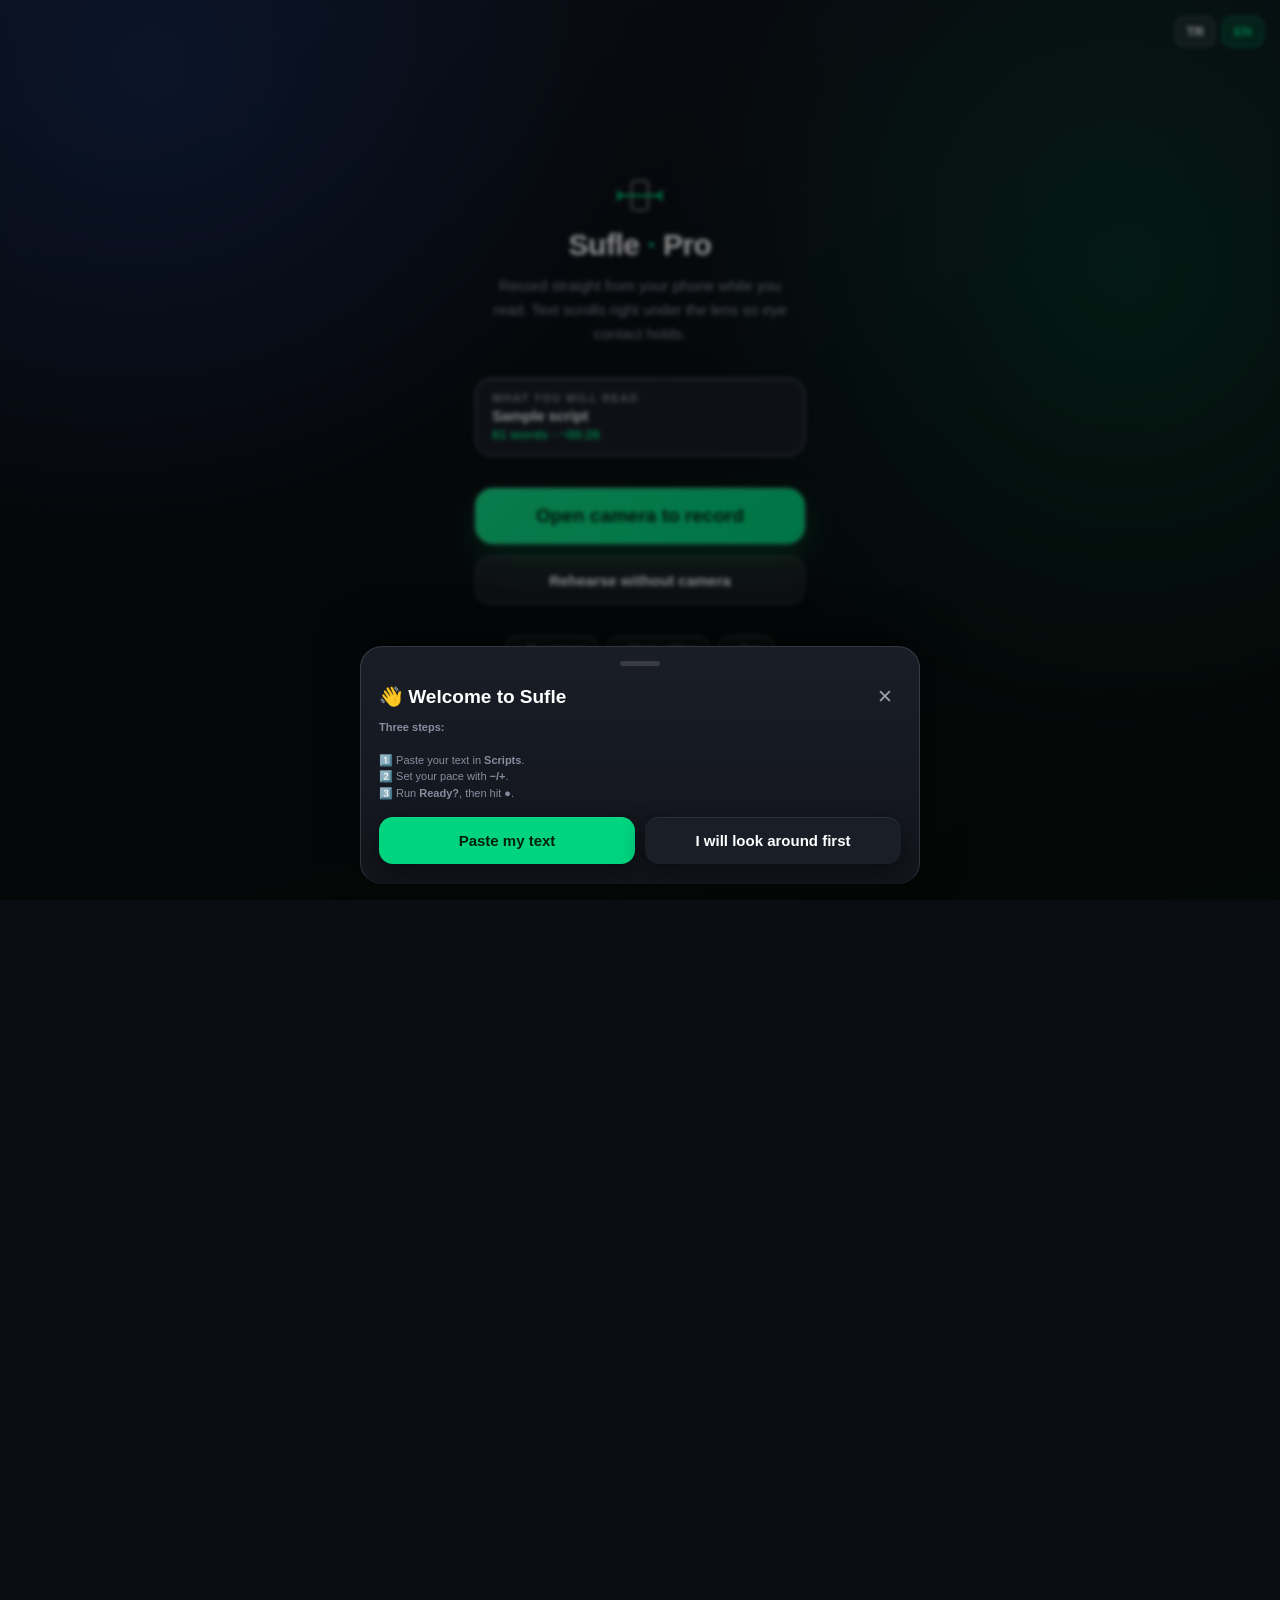
==== index.html @ 80168750 "v9.40: masaüstü metinleri de tek kaynağa + mağaza belgesi tazelendi Masaüstündeki son 4 sözlük dışı " ====
<!DOCTYPE html>
<html lang="tr">
<head>
<meta charset="UTF-8">
<!-- GİZLİLİK VAADİNİ KOD DEĞİL TARAYICI ZORLASIN.
     Ölçüldü (2026-08-15): uygulamada fetch 0 · XMLHttpRequest 0 · WebSocket 0 ·
     EventSource 0 · sendBeacon 0 · dış kaynak 0. Yani GIZLILIK.md bugün doğru.
     Ama bunu koruyan tek şey DİKKAT: tek bir fetch satırı gizlilik metnini,
     tests/131'in 40 iddiasını ve mağaza beyanını aynı anda yalanlar ve bunu
     SESSİZCE yapar. `connect-src 'none'` ile ihlal artık koda değil platforma
     takılır — kod incelemesi kaçırsa bile istek gitmez.

     `default-src 'none'` DEĞİL, `'self'` seçildi: 'none' altında manifest,
     ikonlar ve service worker gibi saymadığım her kaynak türü de düşer ve
     sessiz kırılma bu deponun en pahalı hata sınıfıdır. 'self' aynı korumayı
     verir (dış kaynak yine yasak), sürpriz vermez.
     Service worker'ın KENDİ fetch'i bu ilkeden etkilenmez (SW'nin CSP'si
     kendi yanıtından gelir) — çevrimdışı önbellek çalışmaya devam eder. -->
<meta http-equiv="Content-Security-Policy" content="default-src 'self'; script-src 'self' 'unsafe-inline'; style-src 'self' 'unsafe-inline'; img-src 'self' data: blob:; media-src 'self' blob:; connect-src 'none'; object-src 'none'; base-uri 'none'; form-action 'none'">
<meta name="viewport" content="width=device-width, initial-scale=1, maximum-scale=1, user-scalable=no, viewport-fit=cover">
<meta name="apple-mobile-web-app-capable" content="yes">
<meta name="mobile-web-app-capable" content="yes">
<meta name="apple-mobile-web-app-status-bar-style" content="black-translucent">
<meta name="theme-color" content="#000000">
<meta name="description" content="Ücretsiz sufle (teleprompter) uygulaması. Telefonun önünde okurken çek: sesle takip, hız denetimi, göz teması. Kurulum ve hesap yok, veriler cihazında kalır.">
<link rel="manifest" href="manifest.json">
<link rel="apple-touch-icon" href="icon-180.png">
<link rel="icon" href="icon-192.png">
<title>Sufle — Ücretsiz Teleprompter Uygulaması</title>
<!-- F.6 TÜRKÇE SEO. Ölçülen fırsat: "sufle uygulaması" ve "teleprompter
     programı" aramalarında Türkçe arayüzlü rakip YOK (analizde 10 rakibin
     hiçbirinde Türkçe UI yok). Kod gerektirmeyen en yüksek getirili kalem.

     BAŞLIK KISA TUTULDU (43 karakter): arama sonucunda ~60 karakterden
     sonrası kesiliyor, ayrıca bu başlık tarayıcı sekmesinde de görünüyor.
     Kurulu uygulamanın adı bundan bağımsız — onu manifest belirliyor.

     "Ücretsiz" ÖLÇÜLDÜ, iddia edilmedi: kodda ödeme duvarı, abonelik ya da
     satın alma yok (tests/133 bunu kilitliyor). Bir gün ücretli katman
     gelirse bu söz DEĞİŞMELİ, yoksa yalan olur. -->
<link rel="canonical" href="https://erdalk05.github.io/sufle/">
<meta property="og:type" content="website">
<meta property="og:site_name" content="Sufle">
<meta property="og:locale" content="tr_TR">
<meta property="og:title" content="Sufle — Ücretsiz Teleprompter Uygulaması">
<meta property="og:description" content="Telefonun önünde okurken çek. Sesle takip, hız denetimi, göz teması bozulmadan kayıt. Kurulum yok, hesap yok, veriler cihazında kalır.">
<meta property="og:url" content="https://erdalk05.github.io/sufle/">
<meta property="og:image" content="https://erdalk05.github.io/sufle/icon-512.png">
<meta name="twitter:card" content="summary_large_image">
<meta name="twitter:title" content="Sufle — Ücretsiz Teleprompter Uygulaması">
<meta name="twitter:description" content="Telefonun önünde okurken çek. Sesle takip, hız denetimi, göz teması bozulmadan kayıt.">
<meta name="twitter:image" content="https://erdalk05.github.io/sufle/icon-512.png">
<script type="application/ld+json">
{"@context":"https://schema.org","@type":"SoftwareApplication",
 "name":"Sufle","alternateName":"Sufle Teleprompter",
 "applicationCategory":"MultimediaApplication",
 "operatingSystem":"iOS, Android, macOS, Windows",
 "inLanguage":["tr","en"],
 "description":"Telefonun önünde okurken kaydet. Sesle takip, WPM hız denetimi, göz teması araçları, sosyal video oranları ve altyazı üretimi. Kurulum gerekmez, veriler cihazda kalır.",
 "url":"https://erdalk05.github.io/sufle/",
 "offers":{"@type":"Offer","price":"0","priceCurrency":"TRY"},
 "featureList":["Sesle takip","WPM hız denetimi","Kamerayla kayıt","Göz teması araçları","Reels ve Shorts oranları","Altyazı (.srt) üretimi","Karaoke altyazı vurgusu","Marka kiti (logo, renk, alt bant)","Süreye sığdırma","Klip önerileri","Müzik yatağı","Sağdan sola diller","Word dosyası içe aktarma","Çevrimdışı çalışma"]}
</script>
<style>
/* ==CEKIRDEK:jetonlar.css== */
/* ÜRETİLDİ — ELLE DÜZENLEME. Kaynak: cekirdek/jetonlar.css
   Değişiklik oraya yazılır, sonra: python3 derle.py
   (kapı bayat çıktıyı yakalar, elle düzenlemen sessizce kaybolur) */
/* SUFLE tasarım jetonları — TEK KAYNAK, iki kabuğa da derle.py gömer.
   Elle düzenlenecek yer BURASI; index.html ve mac/*.html içindeki kopyalar üretilmiştir.

   NEDEN ROL BAZLI: bugün tek bir --accent:#00C853 her işi görüyor — birincil
   düğme, aktif sekme, saat, KAYIT. Kullanıcı ekranda beş yeşil görüp hangisinin
   asıl eylem olduğunu ayırt edemiyor. Rakip analizindeki 25. kategori (UI/görsel
   tasarım) 3 puan alıyor ve kaybın büyük kısmı bu.

   ⚠️ BU DOSYA ŞU AN HİÇBİR KURALI DEĞİŞTİRMİYOR — yalnız değişken tanımlıyor.
   Amaç boru hattını GÖRSEL DEĞİŞİKLİK OLMADAN kanıtlamak. Kuralların jetonlara
   geçişi B.1'de tek tek, ölçerek yapılacak. Bir jetonu bugün kullanan yoksa
   ekranda hiçbir şey değişmez; bu kasıtlıdır.

   KONTRAST ÖLÇÜLDÜ, seçilmedi (WCAG 2.1 nispi parlaklık, en zor zemin
   --s-raised #1C1C22). tests/121 bu oranları her koşuda yeniden hesaplıyor.

   ÖLÇÜMÜN ORTAYA ÇIKARDIĞI ŞEY: metin olarak okunan kırmızı ile ÜSTÜNE BEYAZ
   YAZI GELEN kırmızı aynı renk OLAMIYOR. #FF4D4F koyu zeminde yazı olarak 5,19
   (geçer) ama dolgu yapılıp üstüne beyaz yazılınca 3,27 (kalır). Bu yüzden
   rollerin dolgu ve metin biçimleri AYRI jeton; tek renkle idare etmek
   erişilebilirliği sessizce kırardı. */

:root{
  /* --- yüzeyler --- */
  /* YÜZEYLERİN BİR SICAKLIĞI VAR. Eskiler nötr griydi (#08090C→#1C1C22) ve
     nötr gri, tasarlanmış değil "varsayılan karanlık kip" gibi okunuyor —
     Erdal'ın "yapay zekâ tasarımı gibi" dediği şeyin ölçülebilir yarısı bu.
     Hepsi aynı mavi-grafit yönüne kaydırıldı: renk sıcaklığı tutarlı olunca
     ekran "seçilmiş" hissi veriyor. Açıklık basamakları KORUNDU, yani
     kontrast oranları düşmüyor (tests/121 ve kontrast.py doğruluyor). */
  --s-bg:#0A0C11;          /* en arka zemin */
  --s-surface:#12151C;     /* sayfa/panel */
  --s-raised:#1A1E27;      /* kart, yükseltilmiş kutu */
  --s-line:#667085;        /* ayraç + kontrol sınırı: koyu yüzeyde 3:1 üstü */

  /* --- metin --- */
  --t-hi:#F2F4F8;          /* 15,40 : başlık ve gövde */
  --t-mid:#9AA0A6;         /*  6,42 : yardımcı metin */
  --t-low:#868E9E;         /*  5,15 : en soluk okunabilir. #6B7280 ÖLÇÜLDÜ 3,51 = KALDI */

  /* --- roller: DOLGU (üstündeki yazıyla birlikte AA) --- */
  --r-action:#00D47E;      --on-action:#04210F;   /* 8,72 — asıl eylem, ekranda TEK olmalı */
  --r-record:#D93036;      --on-record:#FFFFFF;   /* 4,74 — kayıt/yıkıcı */
  --r-info:#2563EB;        --on-info:#FFFFFF;     /* 5,17 — bilgi/ikincil */
  --r-warn:#FFB020;        --on-warn:#231704;     /* 9,60 — uyarı */

  /* --- roller: METİN/İKON biçimi (koyu yüzey üstünde) --- */
  --r-action-t:#00D47E;    /* 8,65 */
  --r-record-t:#FF4D4F;    /* 5,19 — dolgu biçiminden BİLEREK farklı */
  --r-info-t:#6BA6FF;      /* 6,88 — dolgu biçiminden BİLEREK farklı */
  --r-warn-t:#FFB020;      /* 9,27 */

  /* --- tipografi: 5 adım. Bugün 11/12/13/14/15px karışık kullanılıyor. --- */
  --tx-xs:11px;            /* ALL CAPS etiket */
  --tx-sm:13px;            /* yardımcı metin */
  --tx-md:15px;            /* gövde, düğme */
  --tx-lg:19px;            /* panel başlığı */
  --tx-xl:26px;            /* sayaç, WPM */
  /* GİRİŞ EKRANININ MARKA YAZISI. 30 px ölçek dışıydı ve rastgele bir sayı
     gibi duruyordu; küçültmek markayı kırpardı. Doğrusu ölçeğe ALTINCI ADIM
     olarak yazmak: değer aynı, artık seçilmiş ve tek yerden yönetiliyor. */
  --tx-hero:30px;          /* yalnız giriş ekranı başlığı */
  /* Sufle metninin kendi ölçeği ayrı yaşar — kullanıcı onu elle ayarlıyor. */

  /* --- boşluk: 4px ritmi. Bugün 6/7/9/11/14px karışık. --- */
  --sp-1:4px; --sp-2:8px; --sp-3:12px; --sp-4:16px; --sp-6:24px; --sp-8:32px;

  /* --- YÜKSELTİ (derinlik) ---
     Ölçüldü: uygulamada yalnız 4 `box-shadow` ve 4 `:active` vardı. Düz
     yüzeyler "hazır şablon" hissi veriyor. Bir ışık kaynağı varsayıyoruz:
     üstten. Her yükseltilmiş yüzeyin ÜST kenarında 1 px ince aydınlık,
     altında yumuşak gölge — kâğıdın kalınlığı buradan okunuyor. */
  --el-1:0 1px 2px rgba(0,0,0,.35), inset 0 1px 0 rgba(255,255,255,.055);
  --el-2:0 8px 24px rgba(0,0,0,.45), inset 0 1px 0 rgba(255,255,255,.07);
  --el-3:0 18px 48px rgba(0,0,0,.55), inset 0 1px 0 rgba(255,255,255,.08);

  /* --- HAREKET ---
     Dokununca hiçbir şey olmaması, arayüzü "ölü" gösteriyor. Süreler kısa:
     140 ms bir basışta fark edilir ama beklemeye dönüşmez. Hareket azaltma
     tercihi olan kullanıcıda BU DEĞİŞKENLER SIFIRLANIR (aşağıda). */
  --hiz-hizli:120ms; --hiz-orta:180ms;
  --egri:cubic-bezier(.22,.61,.36,1);   /* çıkışta yavaşlayan, doğal */
  --bas:.97;                             /* basış küçülmesi */

  /* --- biçim --- */
  --rad-sm:8px; --rad-md:12px; --rad-lg:16px; --rad-full:999px;
  --ring:0 0 0 3px rgba(0,212,126,.45);   /* klavye odağı — görünür olmak ZORUNDA */
  --tap:44px;                              /* en küçük dokunma hedefi */
}

/* Sayısal göstergeler zıplamasın (süre, WPM, sayaç).
   Tek görsel etkisi olan kural bu ve KASITLI: rakamların genişliği eşitlenir,
   sayaç her saniye sağa sola oynamaz. Ölçüsü değişmez, yalnız hizası. */
.tnum,[data-tnum]{font-variant-numeric:tabular-nums;font-feature-settings:"tnum" 1}

/* HAREKET AZALTMA TERCİHİNE SAYGI — tek yerden. Süreleri ve basış
   küçülmesini sıfırlamak, her bileşende ayrı ayrı kural yazmaktan hem kısa
   hem de UNUTULAMAZ: yeni bir bileşen jetonu kullandığı anda kurala uyuyor. */
@media (prefers-reduced-motion: reduce){
  :root{ --hiz-hizli:0ms; --hiz-orta:0ms; --bas:1; }
}
/* ==/CEKIRDEK:jetonlar.css== */
  :root{
    --accent:var(--r-action); --accent-d:var(--on-action); --txt:#fff;
    --eyeY:24%; --fs:46px; --lh:1.45; --mg:7vw; --pcolor:#fff; --pbg:#000;
    --scrim:.35; --weight:700; --ls:0px; --align:center; --bandIn:5%; --bandOut:26%;
    /* YÜZEYLER ÇEKİRDEKTEN GELİR. Eskiden burada elle yazılı hex vardı
       (#141418/#1e1e24/#2a2a32) ve `jetonlar.css` bunları hiç beslemiyordu:
       jeton dosyasını değiştirmek ekranda HİÇBİR ŞEYİ değiştirmiyordu, yani
       "tek kaynak" yalnız kâğıt üstündeydi — bu deponun "ölü ayar" sınıfı. */
    --sheetbg:var(--s-surface); --card:var(--s-raised); --line:var(--s-line); --muted:var(--t-low);
  }
  *{box-sizing:border-box;margin:0;padding:0;-webkit-tap-highlight-color:transparent;
    -webkit-user-select:none;user-select:none;-webkit-touch-callout:none}
  html,body{height:100%;background:var(--s-bg);color:var(--txt);overflow:hidden;overscroll-behavior:none;
    font-family:-apple-system,BlinkMacSystemFont,"SF Pro Text","Segoe UI","Helvetica Neue",sans-serif}
  body{position:fixed;inset:0;touch-action:none}
  button{font-family:inherit}

  /* ===== SAHNE ===== */
  #stage{position:absolute;inset:0;overflow:hidden;background:var(--pbg);touch-action:none}
  #cam{position:absolute;inset:0;width:100%;height:100%;object-fit:cover;display:none;background:#000}
  body.cam #cam{display:block}
  body.mirrorCam #cam{transform:scaleX(-1)}
  /* kompozit kayıt tuvali — kaydedilen kare birebir bu */
  #compCv{position:absolute;left:50%;top:50%;transform:translate(-50%,-50%);
    max-width:100%;max-height:100%;display:none;background:#000}
  body.comp #compCv{display:block}
  body.comp #cam{display:none}
  #compOut{position:absolute;left:50%;top:50%;transform:translate(-50%,-50%);
    max-width:100%;max-height:100%;display:none;background:#000}
  body.comp.burn #compOut{display:block}
  body.comp.burn #compCv{display:none}
  #scrim{position:absolute;inset:0;background:#000;opacity:0;z-index:1;pointer-events:none;transition:opacity .2s}
  body.cam #scrim{opacity:var(--scrim)}

  #prompt{position:absolute;inset:0;overflow:hidden;z-index:2;pointer-events:none}
  #scroller{
    padding:0 var(--mg);
    font-size:var(--fs);line-height:var(--lh);font-weight:var(--weight);color:var(--pcolor);
    /* KELİME ORTADAN BÖLÜNMEZ. Eskiden `word-wrap:break-word` vardı: kelime
       satıra sığmadığında tarayıcı onu ikiye ayırıyordu ("AKRANLARI /
       NDAN"). Sufle okunurken en kötü şey budur — göz kelimeyi arar.
       ÖLÇÜLDÜ (430 px genişlik, satır içi 370 px): yazı boyutu 46'da 3,
       60'ta 5, 110'da 10 kelime bölünüyordu.
       Artık kelime hiç bölünmüyor; sığmayan kelime `kelimeSigdir()` ile
       KÜÇÜLTÜLÜYOR. Yalnız CSS ile yapılamaz, ölçüm gerekir. */
    letter-spacing:var(--ls);text-align:var(--align);white-space:normal;
    overflow-wrap:normal;word-break:keep-all;
    will-change:transform;text-shadow:0 2px 18px rgba(0,0,0,.75);
  }
  body.noshadow #scroller{text-shadow:none}
  body.caseUp #scroller{text-transform:uppercase}
  body.caseLow #scroller{text-transform:lowercase}
  body.mirrorText #scroller{transform:scaleX(-1)}
  body.flipText  #scroller{transform:scaleY(-1)}
  body.mirrorText.flipText #scroller{transform:scale(-1,-1)}
  #scroller .ln{display:block;min-height:.2em}
  #scroller .h{color:var(--accent);font-size:.78em;letter-spacing:.08em;text-transform:uppercase;opacity:.9;padding:.5em 0 .1em}
  #scroller .note{opacity:.45;font-style:italic;font-weight:500;font-size:.72em}
  /* Kelimenin KENDİ İÇİNDE satır atlaması yasak; satır değişimi yalnız
     kelimeler ARASINDA olur. Sığmayan kelimeyi `kelimeSigdir()` küçültür. */
  #scroller .w{white-space:nowrap}
  #scroller .w.active{color:var(--accent);text-shadow:0 0 26px rgba(0,200,83,.5)}
  #scroller .w.em{font-weight:900;color:#ffe14d}
  #scroller .w.em.active{color:var(--accent)}
  #scroller .hold{opacity:.35;font-weight:400;font-size:.7em;vertical-align:middle}
  #scroller .w b{font-weight:900}
  #scroller .w[data-ph]{position:relative;border-bottom:2px dotted rgba(255,225,77,.6)}
  #scroller .w[data-ph]::after{content:attr(data-ph);position:absolute;left:50%;bottom:100%;
    transform:translateX(-50%);font-size:.42em;font-weight:800;letter-spacing:.04em;color:#ffe14d;
    white-space:nowrap;opacity:.95;pointer-events:none;text-shadow:0 1px 6px rgba(0,0,0,.8)}
  body.nohl #scroller .w.active{color:inherit;text-shadow:inherit}
  /* Dokunarak yeniden senkron: hangi kelimeyi işaretlediğin GÖRÜNSÜN.
     Bildirim tek başına yetmiyor — kullanıcı ekranın ortasına bakıyor,
     bildirim altta beliriyor ve yanlış kelimeye dokunduğunu göremiyor. */
  #scroller .w.resync{outline:2px solid var(--accent);outline-offset:2px;border-radius:6px}
  #scroller .w.done{opacity:.55}
  body.nofade #scroller .w.done{opacity:1}
  .pad{display:block}

  /* font aileleri */
  body.f-serif #scroller{font-family:"Iowan Old Style",Georgia,"Times New Roman",serif}
  body.f-mono  #scroller{font-family:ui-monospace,"SF Mono",Menlo,Consolas,monospace}
  body.f-round #scroller{font-family:"SF Pro Rounded",Avenir Next,Avenir,Verdana,sans-serif}
  body.f-dys   #scroller{font-family:"Chalkboard SE","Comic Sans MS","Comic Neue",cursive;letter-spacing:.02em}

  /* okuma çizgisi + kamera hedefi */
  #eyeline{position:absolute;left:0;right:0;top:var(--eyeY);height:0;
    border-top:2px solid rgba(0,200,83,.42);z-index:4;pointer-events:none;display:none}
  body.eye #eyeline{display:block}
  #eyeline::before,#eyeline::after{content:"";position:absolute;top:-7px;border:7px solid transparent}
  #eyeline::before{left:0;border-left-color:var(--accent)}
  #eyeline::after{right:0;border-right-color:var(--accent)}
  /* ===== HIZLI ERİŞİM =====
     Sahnenin sağ üstü BİLEREK seçildi: sol üst geri/kapat için ayrılmış,
     alt kenar kumanda çubuğunun. Cam yüzey burada süs değil işlev — düğme
     görüntünün üstünde duruyor ve altındaki kadrajı görmeye devam ediyorsun.
     iOS'ta öneksiz `backdrop-filter` HİÇ uygulanmıyor (v9.32'de ölçüldü),
     bu yüzden ikisi birden yazılı. */
  #hizliBtn{position:absolute;top:calc(10px + env(safe-area-inset-top));right:10px;z-index:6;
    width:44px;height:44px;border-radius:14px;display:grid;place-items:center;
    background:rgba(18,21,28,.52);color:#fff;border:1px solid rgba(255,255,255,.16);
    -webkit-backdrop-filter:blur(14px) saturate(1.2);backdrop-filter:blur(14px) saturate(1.2);
    box-shadow:0 6px 20px rgba(0,0,0,.35);cursor:pointer;transition:background .18s,transform .18s}
  #hizliBtn .ic{width:22px;height:22px}
  #hizliBtn[aria-expanded="true"]{background:var(--accent);color:var(--accent-d);transform:rotate(90deg)}
  #hizliPanel{position:absolute;top:calc(62px + env(safe-area-inset-top));right:10px;z-index:6;
    display:none;grid-template-columns:repeat(3,84px);gap:8px;padding:10px;border-radius:18px;
    background:rgba(14,17,23,.58);border:1px solid rgba(255,255,255,.16);
    -webkit-backdrop-filter:blur(22px) saturate(1.25);backdrop-filter:blur(22px) saturate(1.25);
    box-shadow:0 18px 48px rgba(0,0,0,.5)}
  body.hizliAcik #hizliPanel{display:grid;animation:hizliAc .16s ease-out}
  @keyframes hizliAc{from{opacity:0;transform:translateY(-6px) scale(.97)}to{opacity:1;transform:none}}
  @media (prefers-reduced-motion: reduce){ body.hizliAcik #hizliPanel{animation:none} }
  /* 360 px telefonda üç sütun 84 px + boşluk = 276 px; sağ kenar boşluğuyla
     birlikte sığıyor. Daha dar cihazda iki sütuna düşüyor. */
  @media (max-width:359px){ #hizliPanel{grid-template-columns:repeat(2,84px)} }
  .hkaro{display:flex;flex-direction:column;align-items:center;justify-content:center;gap:4px;
    min-height:76px;padding:9px 4px;border-radius:14px;cursor:pointer;
    background:rgba(255,255,255,.06);border:1px solid rgba(255,255,255,.10);color:#fff;
    box-shadow:inset 0 1px 0 rgba(255,255,255,.07);
    font-size:var(--tx-xs);line-height:1.15;text-align:center;transition:background .15s,border-color .15s}
  .hkaro:active{background:rgba(255,255,255,.14)}
  .hkaro .ic{width:20px;height:20px}
  /* DEĞER RENGİ DURUMU SÖYLER. İlk çizimde "Kapalı" da vurgu yeşiliyle
     yazılıyordu; karo kapalıyken AÇIK gibi okunuyordu — renk bilgi taşımak
     yerine yanlış bilgi taşıyordu (çizilmiş ekranda görüldü, kaynakta değil). */
  .hkaro b{font-size:var(--tx-xs);font-weight:800;color:var(--muted);min-height:13px}
  .hkaro.on b{color:var(--accent)}
  .hkaro.on{background:color-mix(in srgb,var(--accent) 22%,transparent);border-color:var(--accent)}
  .hkaro:focus-visible{outline:2px solid var(--accent);outline-offset:2px}
  /* Odak kipinde (kayıtta düğmeler gizli) hızlı erişim de çekilir —
     yoksa "düğmeleri gizle" sözünü tutmamış olurduk. */
  body.hideUI #hizliBtn,body.hideUI #hizliPanel{opacity:0;pointer-events:none}
  #camMark{position:absolute;top:max(8px,env(safe-area-inset-top));left:50%;transform:translateX(-50%);
    z-index:5;background:rgba(0,200,83,.16);border:1px solid rgba(0,200,83,.45);color:#bfffd6;
    font-size:var(--tx-xs);font-weight:700;padding:var(--sp-1) 12px;border-radius:0 0 14px 14px;display:none}
  body.eye.cam #camMark{display:block}

  /* odak karartma / okuma şeridi — görünür pencere JS'te satır yüksekliğinden hesaplanır */
  body.dim #prompt{
    -webkit-mask-image:linear-gradient(to bottom,transparent calc(var(--eyeY) - var(--bandOut)),#000 calc(var(--eyeY) - var(--bandIn)),#000 calc(var(--eyeY) + var(--bandIn) + 2%),transparent calc(var(--eyeY) + var(--bandOut) + 4%));
            mask-image:linear-gradient(to bottom,transparent calc(var(--eyeY) - var(--bandOut)),#000 calc(var(--eyeY) - var(--bandIn)),#000 calc(var(--eyeY) + var(--bandIn) + 2%),transparent calc(var(--eyeY) + var(--bandOut) + 4%));
  }

  /* kılavuzlar */
  #guides{position:absolute;inset:0;z-index:3;pointer-events:none}
  #aspectBox{position:absolute;left:50%;top:50%;transform:translate(-50%,-50%);display:none;
    box-shadow:0 0 0 9999px rgba(0,0,0,.5);border:1px solid rgba(255,255,255,.28);border-radius:2px}
  body.aspectOn #aspectBox{display:block}
  /* platform arayüzünün kapattığı alanlar (yaklaşık) */
  /* Yapışkan başlık: arka plan ŞART — saydam bırakılırsa altından kayan
     liste satırları başlığın içinden geçer. Sayfanın kendi zeminini alıyor. */
  #scHead{position:sticky;top:0;z-index:3;background:var(--sheetbg);
    padding-top:2px;margin-bottom:2px}
  #scHead h2{margin-top:0}
  #safeWrap{position:absolute;left:50%;top:50%;transform:translate(-50%,-50%);display:none;pointer-events:none}
  body.safeOn #safeWrap{display:block}
  #safeWrap div{position:absolute;background:repeating-linear-gradient(45deg,rgba(255,59,48,.10) 0 10px,transparent 10px 20px);
    border:1px dashed rgba(255,59,48,.35)}
  #safeWrap div b{position:absolute;left:6px;top:4px;font-size:9px;font-weight:800;color:rgba(255,180,175,.95);letter-spacing:.03em}
  #grid{position:absolute;inset:0;display:none;
    background-image:linear-gradient(to right,rgba(255,255,255,.16) 1px,transparent 1px),
                     linear-gradient(to right,rgba(255,255,255,.16) 1px,transparent 1px),
                     linear-gradient(to bottom,rgba(255,255,255,.16) 1px,transparent 1px),
                     linear-gradient(to bottom,rgba(255,255,255,.16) 1px,transparent 1px);
    background-size:100% 100%;background-repeat:no-repeat;
    background-position:33.33% 0,66.66% 0,0 33.33%,0 66.66%}
  body.gridOn #grid{display:block}
  #headroom{position:absolute;left:0;right:0;top:16%;height:0;border-top:1px dashed rgba(255,255,255,.3);display:none}
  body.gridOn #headroom{display:block}

  #progress{position:absolute;left:0;top:0;height:3px;width:0;background:var(--accent);z-index:6;transition:width .1s linear}
  /* kayıt sırasında her yerden görünen kırmızı çerçeve */
  #recFrame{position:absolute;inset:0;z-index:6;pointer-events:none;display:none;
    border:5px solid #ff3b30;border-radius:2px;box-shadow:inset 0 0 40px rgba(255,59,48,.35)}
  body.rec #recFrame{display:block;animation:recpulse 1.6s ease-in-out infinite}
  body.recpaused #recFrame{display:block;animation:none;border-color:#ffb300;box-shadow:inset 0 0 40px rgba(255,179,0,.3)}
  @keyframes recpulse{50%{border-color:rgba(255,59,48,.45)}}
  #recDot{position:absolute;top:max(10px,env(safe-area-inset-top));right:12px;z-index:8;display:none;
    align-items:center;gap:var(--sp-2);background:rgba(0,0,0,.72);padding:9px 16px;border-radius:22px;
    font-size:var(--tx-md);font-weight:800;letter-spacing:.02em;-webkit-backdrop-filter:blur(6px);backdrop-filter:blur(6px)}
  #recDot.on{display:flex}
  #audBadge{position:absolute;top:calc(max(10px,env(safe-area-inset-top)) + 46px);right:12px;z-index:8;
    display:none;align-items:center;background:rgba(0,0,0,.55);color:#fff;font-size:var(--tx-sm);font-weight:800;
    padding:6px 12px;border-radius:20px;-webkit-backdrop-filter:blur(6px);backdrop-filter:blur(6px)}
  body.hideUI #audBadge{opacity:1}
  #micWrap{height:12px;border-radius:8px;background:#26262c;overflow:hidden;margin-top:8px}
  #micBar{height:100%;width:0;background:#3a3a44;border-radius:8px;transition:width .06s linear}
  #noAudioBadge{position:absolute;top:max(10px,env(safe-area-inset-top));left:50%;transform:translateX(-50%);
    z-index:7;background:rgba(255,59,48,.9);color:#fff;font-size:var(--tx-xs);font-weight:800;
    padding:5px 12px;border-radius:0 0 12px 12px;display:none}
  body.cam.noaudio #noAudioBadge{display:block}
  body.cam.noaudio #camMark{display:none}
  #recDot i{width:13px;height:13px;border-radius:50%;background:#ff3b30;animation:bl 1s infinite;flex:none}
  body.recpaused #recDot i{background:#ffb300;animation:none}
  @keyframes bl{50%{opacity:.25}}
  #count{position:absolute;inset:0;display:none;align-items:center;justify-content:center;
    background:rgba(0,0,0,.5);font-size:38vw;font-weight:800;color:var(--accent);z-index:9}
  #count.on{display:flex}

  /* HUD */
  /* rozetler altta — üstte "📷 buraya bak" ve kayıt noktasıyla çakışıyordu */
  /* YAPISAL ÇÖZÜM, SİHİRLİ SAYI DEĞİL. Önce iki katmanı çubuğun yüksekliğine
     bağladım; 430 ve 393 px'te düzeldi ama 375 px'te durum satırı İKİ SATIRA
     sarıp yukarı büyüdü ve hız hapına girdi (ölçüldü). Sabit boşluk, boyu
     değişen bir ögeyi güvene alamaz. Artık ikisi çubuğun üstünde tek bir
     DİKEY YIĞIN içinde: sarma olsa da üst üste binemezler. */
  #altYigin{position:absolute;left:0;right:0;bottom:calc(var(--barH) + 6px);z-index:8;
    display:flex;flex-direction:column;align-items:flex-start;gap:var(--sp-2);
    pointer-events:none}
  #hud{z-index:7;display:flex;gap:6px;margin-left:12px;
    font-size:var(--tx-xs);font-weight:700;color:#cfd8dc;pointer-events:none;flex-wrap:wrap;max-width:70%}
  #hud span{background:rgba(0,0,0,.45);padding:var(--sp-1) 9px;border-radius:20px;-webkit-backdrop-filter:blur(6px);backdrop-filter:blur(6px)}
  /* Şerit ikonu metinle aynı ölçekte ve aynı renkte: `currentColor` sayesinde
     uyarı durumunda (`.warn`) o da sararıyor. Genişlik emojinin yerini birebir
     alıyor, yani sığma aritmetiği değişmiyor. */
  /* ÖLÇÜLDÜ: `inline-flex` + 1,05em ikon şeridin yüksekliğini 26 pxten
     29 pxe çıkarıyordu; çubuğun sığma aritmetiği o yüksekliğe bağlı
     (tests/134). Satır içi akışta ve 0,92em ölçüde yükseklik değişmiyor. */
  .hudIk{width:.92em;height:.92em;vertical-align:-.13em;margin-right:3px}
  #hud .warn{color:#ffb300}
  /* Mod rozeti (B.5): rol jetonlarından. Ses = bilgi mavisi (bir şey
     dinleniyor), otomatik = eylem yeşili (bir şey akıyor), elle = nötr. */
  #hMode{font-weight:800}
  #hMode.v{color:var(--r-info-t)}
  #hMode.a{color:var(--r-action-t)}
  body.hideUI #hud,body.hideUI #bar,body.hideUI #progress{opacity:0;pointer-events:none}
  body.hideUI #recDot,body.hideUI #recFrame{opacity:1}
  #bar,#hud,#progress{transition:opacity .25s}

  /* hız şeridi (sağ kenar) */
  #speedRail{position:absolute;right:0;top:12%;bottom:22%;width:56px;z-index:6;display:flex;
    align-items:center;justify-content:center;opacity:0;transition:opacity .2s;pointer-events:none}
  #speedRail.on{opacity:1}
  #speedRail div{background:rgba(0,0,0,.6);border:1px solid rgba(255,255,255,.15);border-radius:20px;
    padding:10px 6px;font-size:var(--tx-sm);font-weight:800;color:var(--accent);writing-mode:vertical-rl}

  /* ana ekranda görünür hız kontrolü — kenar sürükleme keşfedilemiyordu */
  #speedCtl{align-self:center;pointer-events:auto;
    z-index:8;display:none;align-items:center;gap:0;
    background:rgba(0,0,0,.55);border:1px solid rgba(255,255,255,.16);border-radius:26px;
    -webkit-backdrop-filter:blur(10px);backdrop-filter:blur(10px);overflow:hidden}
  body.started #speedCtl{display:flex}
  #speedCtl button{width:52px;height:46px;background:none;border:none;color:#fff;font-size:var(--tx-xl);
    font-weight:700;line-height:1;display:flex;align-items:center;justify-content:center}
  #speedCtl button:active{background:rgba(255,255,255,.18)}
  #spVal{min-width:96px;text-align:center;font-size:var(--tx-md);font-weight:800;color:var(--accent);
    padding:0 4px;letter-spacing:.02em}
  #spVal small{display:block;font-size:10px;font-weight:700;color:#9aa0a6;letter-spacing:.06em}
  body.hideUI #speedCtl{opacity:0;pointer-events:none}
  /* sağ kenarın hız şeridi olduğunu belli eden ince iz */
  #railHint{position:absolute;right:0;top:34%;bottom:34%;width:3px;z-index:5;border-radius:3px;
    background:linear-gradient(to bottom,transparent,rgba(0,200,83,.55),transparent);display:none}
  body.started #railHint{display:block}
  body.hideUI #railHint{opacity:0}

  /* ===== ALT KONTROL ===== */
  /* KUMANDA ÇUBUĞU DAR TELEFONA SIĞMALI — ölçüldü, varsayılmadı (2026-08-15).
     Düğmeler `flex:none` ile 54 px (kayıt 74 px) sabitti; çubuk `nowrap`.
     Gereken genişlik = düğmeler + boşluklar + iç kenar:
       kayıt yokken (6 düğme) 410 px · KAYIT SÜRERKEN (7 düğme) 470 px
     Yani ▶ düğmesi 430 px'lik en büyük iPhone'da bile KAYIT BAŞLAR BAŞLAMAZ
     ekranın dışına çıkıyordu (sağ kenar 452), 393 ve 375 px'te kayıt olmadan
     da taşıyordu. Ekran dışına çıkan düğme dokunulamaz: tam da gerektiği anda
     kaybolan kumanda.
     Çözüm: boy en dar duruma (7 düğme) göre viewport'tan hesaplanıyor.
     7,37 çarpanı 6 normal düğme + 74/54 oranındaki kayıt düğmesidir; boy
     kayıt başlayınca DEĞİŞMESİN diye hep 7'ye göre ölçülüyor, yoksa çubuk
     kaydı başlatınca zıplardı.

     İlk denemede boşluk ve iç kenarı da vw'ye bağladım ve HESABI KAÇIRDIM:
     430 px'te gider 40 değil 72 px çıktı, düğmeler 53 px'te kaldı, toplam
     462 px oldu ve taşma sürdü (ölçüldü). Şimdi ikisi de sabit: gider
     2x10 + 6x4 = 44 px, 48 px'lik pay güvenlik marjı.
     Ölçülen sonuç (7 düğme, en dar durum):
       430 -> 51,8 px · 393 -> 46,8 px · 375 -> 44,4 px · 360 -> 42,3 px
     Alt sınır 42 px: Apple'ın hedefi 44, ama 360 px'lik Android'de seçenek
     "2 px küçük düğme" ile "ekran dışında düğme" arasında; küçüğü seçiyoruz.
     `flex-wrap:wrap` son emniyet: 355 px'in altında çubuk iki satıra iniyor,
     hiçbir kumanda ekranın dışına ÇIKMIYOR. */
  /* ÇUBUĞUN YÜKSEKLİĞİ ARTIK SİHİRLİ SAYI DEĞİL — ölçüldü (2026-08-15).
     T34'te kumanda çubuğunu dar telefonlara sığdırırken düğmeleri ve iç
     kenarı değiştirdim; çubuk 95 px oldu. Üstündeki iki katman ise hâlâ
     SABİT sayıya dayanıyordu (`#hud` 86px, `#speedCtl` 96px) ve üçü
     birbirine girdi: hız hapı ↔ durum satırı 7 px, durum satırı ↔ çubuk
     9 px çakışıyordu. Erdal ekran görüntüsüyle bildirdi, tarayıcıda
     sayıldı. Yükseklik artık ÜRETİLİYOR: iç kenar + en yüksek düğme
     (kayıt = --cb × 1,37) + alt iç kenar + güvenli alan. Düğme boyu
     değişirse üstteki katmanlar KENDİLİĞİNDEN kayar. */
  /* ⚠️ ALT İÇ KENAR TEK KAYNAKTAN (2026-08-17). Çubuğa düğme etiketleri
     eklerken iç kenarı 14 → 30 px yaptım ama `--barH`i güncellemeyi unuttum:
     çubuk büyüdü, üstündeki katman yerinde kaldı ve durum şeridi çubuğun
     İÇİNE girdi — mağaza kare aracı 5 çakışan kumanda çifti saydı. Tam da
     yukarıdaki yorumun uyardığı kusur, üstelik onu yazan turdan sonra.
     Artık iki yer aynı jetonu okuyor; birini değiştirmek diğerini de
     kendiliğinden taşır. */
  body{--cb:clamp(42px, calc((100vw - 48px) / 7.37), 54px);
    --barAlt:calc(30px + env(safe-area-inset-bottom));
    --barH:calc(10px + var(--cb) * 1.37 + var(--barAlt))}
  #bar{position:absolute;left:0;right:0;bottom:0;z-index:8;
    display:flex;align-items:center;justify-content:space-between;flex-wrap:wrap;
    gap:var(--sp-1);
    /* Alt boşluk etiketler için büyük; değeri `--barAlt` jetonundan geliyor
       ki üstteki katmanları taşıyan `--barH` ile ASLA ayrışmasın. */
    padding:10px 10px var(--barAlt);
    background:linear-gradient(180deg,rgba(26,30,39,.78),rgba(10,12,17,.94));
    border-top:1px solid rgba(255,255,255,.16);border-radius:28px 28px 0 0;
    box-shadow:0 -18px 48px rgba(0,0,0,.46),inset 0 1px 0 rgba(255,255,255,.08);
    backdrop-filter:blur(20px) saturate(1.25);-webkit-backdrop-filter:blur(20px) saturate(1.25)}
  /* ===== ÇEKİM ÇUBUĞU ETİKETLERİ =====
     Altı yuvarlak ikon vardı ve hiçbirinin yazısı yoktu: kullanıcı ne
     yaptıklarını ancak tek tek basarak öğreniyordu. Deponun 4 numaralı hata
     sınıfı (jargon = görünmezlik) ikon hâli — Erdal "str ne demek bilmiyorum"
     dediğinde de aynı sınıf çıkmıştı.
     Etiket `::after` ile çiziliyor: DÜĞMENİN KUTUSU, ÇAPI VE DOKUNMA HEDEFİ
     DEĞİŞMİYOR, yani `tests/134`ün sığma aritmetiği aynen geçerli kalıyor.
     `pointer-events:none` — yazı dokunuşu yutmasın. */
  /* ⚠️ #recBtn::after KULLANILAMAZ: o sözde-öge zaten KIRMIZI KAYIT NOKTASI
     (aşağıda tanımlı). İlk yazımda etiketi ona da bağladım ve noktayı
     düğmenin altına ittim — çekim ekranının en tanınır ögesi bozuldu.
     ESKİ GEREKÇE ("kayıt düğmesinin etiketi zaten gereksiz, kırmızı yuvarlak
     evrensel") 2026-08-17'de ÖLÇÜLEREK ÇÜRÜDÜ: kamerasız kipte düğme %35
     saydamlıkta, adsız ve dokununca hiçbir şey söylemiyordu — altı düğmeden
     yalnız bunun etiketi yoktu. Kırmızı yuvarlak "kayıt" demek, ama SÖNÜK bir
     kırmızı yuvarlak hiçbir şey demiyor. Çözüm `::before`: kayıt noktası
     `::after`ta duruyor, etiket boştaki sözde-ögeye bağlandı. */
  .cbtn::after,#recBtn::before{content:attr(data-etiket);position:absolute;
    top:calc(100% + 3px);left:50%;transform:translateX(-50%);
    font-size:10px;font-weight:650;letter-spacing:.01em;line-height:1;
    color:rgba(255,255,255,.72);white-space:nowrap;pointer-events:none;
    text-shadow:0 1px 3px rgba(0,0,0,.8)}
  .cbtn.on::after{color:var(--r-action-t)}
  /* 🔴 ADSIZ DÜĞME = GÖRÜNMEZ ÖZELLİK (2026-08-19). Hızlı erişim düğmesi
     sahnenin sağ üstünde duruyordu ama ekrandaki TEK adsız düğmeydi: alt
     çubuktaki altı düğmenin altında adı yazıyor, bunun altında yazmıyordu.
     Üstelik ikonu üç nokta — "daha fazla" demek, ne olduğunu söylemiyor.
     Erdal canlı uygulamada "hızlı erişim görünmüyor" dedi; düğme oradaydı,
     ADI yoktu. Deponun kendi kuralı: düğmenin adı özelliğin adı olsun.
     Etiket alt çubukla AYNI mekanizmadan geliyor (`data-etiket`), yani tek
     kaynak; odak kipinde o da susuyor. */
  #hizliBtn::after{content:attr(data-etiket);position:absolute;
    top:calc(100% + 3px);left:50%;transform:translateX(-50%);
    font-size:10px;font-weight:650;letter-spacing:.01em;line-height:1;
    color:rgba(255,255,255,.72);white-space:nowrap;pointer-events:none;
    text-shadow:0 1px 3px rgba(0,0,0,.8)}
  body.hideUI #hizliBtn::after{content:''}
  /* Odak kipinde (kayıtta düğmeleri gizle) etiket de gitmeli. */
  body.hideUI .cbtn::after,body.hideUI #recBtn::before{content:''}
  /* Kayıt sürerken "Çek" yazmak yanlış olurdu — o an yapılacak iş DURDURMAK.
     Etiket kayıt boyunca hiç yazılmıyor: kırmızı kare zaten "durdur" diyor
     ve yanında süre sayacı çalışıyor. */
  body.rec #recBtn::before{content:''}
  .cbtn{position:relative;width:var(--cb,54px);height:var(--cb,54px);border-radius:50%;
    border:1px solid rgba(255,255,255,.13);background:rgba(255,255,255,.065);
    color:#fff;font-size:var(--tx-lg);display:flex;align-items:center;justify-content:center;
    box-shadow:var(--el-1);-webkit-backdrop-filter:blur(10px);backdrop-filter:blur(10px);flex:none;
    transition:transform var(--hiz-hizli) var(--egri),background var(--hiz-hizli) var(--egri),border-color var(--hiz-hizli) var(--egri)}
  .cbtn:active{filter:brightness(1.4)}
  .cbtn.on{background:var(--accent);color:var(--accent-d)}
  /* SVG krom ikonları (B.2): currentColor sayesinde düğme durumu neyse
     ikon o renk — açıkken --accent-d, kapalıyken beyaz. */
  .cbtn .ic{width:22px;height:22px;display:block;margin:auto}
  #recBtn{width:calc(var(--cb,54px) * 1.37);height:calc(var(--cb,54px) * 1.37);background:#fff;border:5px solid rgba(255,255,255,.4);position:relative;border-radius:50%;flex:none}
  /* İç nokta da düğmeyle ölçeklenmeli: düğme 74->60 px'e inince sabit 52 px
     kırmızı daire kenarlıktan taşıyordu (60 - 2x5 kenarlık = 50 px iç alan).
     Oranlar korunuyor: 52/74 ve 28/74. */
  #recBtn::after{content:"";width:calc(var(--cb,54px) * .963);height:calc(var(--cb,54px) * .963);border-radius:50%;background:#ff3b30;transition:.18s;display:block;margin:auto}
  #recBtn.rec::after{width:calc(var(--cb,54px) * .518);height:calc(var(--cb,54px) * .518);border-radius:8px}
  /* `:disabled` kuralı DURUYOR: düğme bir gün yeniden gerçekten devre dışı
     bırakılırsa sönük görünmeye devam etsin. Yeni yol `.kapali` — dokunuşu
     yutmadan aynı görünümü verir.
     SÖNÜKLÜK DÜĞMEYE UYGULANIR, ETİKETE DEĞİL. Düğmenin tamamına `opacity`
     vermek etiketi de %35'e indiriyordu ve ekranda çizdirilince okunmuyordu —
     oysa düğmenin neden kapalı olduğunu anlatan tek şey o yazı. Kapalı
     görünüm artık dolgudan ve kayıt noktasından geliyor; yazı tam kontrast. */
  #recBtn:disabled,#recBtn.kapali{background:rgba(255,255,255,.30);
    border-color:rgba(255,255,255,.13)}
  #recBtn:disabled::after,#recBtn.kapali::after{opacity:.42}
  #playBtn.playing{background:var(--accent);color:var(--accent-d)}

  /* kilit */
  #lockOverlay{position:absolute;inset:0;z-index:12;display:none}
  body.locked #lockOverlay{display:block}
  #lockPill{position:absolute;bottom:calc(24px + env(safe-area-inset-bottom));left:50%;transform:translateX(-50%);
    background:rgba(0,0,0,.6);border:1px solid rgba(255,255,255,.2);color:#fff;font-size:var(--tx-sm);font-weight:700;
    padding:10px 18px;border-radius:22px;-webkit-backdrop-filter:blur(8px);backdrop-filter:blur(8px)}

  /* ===== BAŞLANGIÇ ===== */
  /* GİRİŞ EKRANI — TEK ASIL EYLEM. Dikey ritim üç bölgeye ayrıldı:
     kimlik (marka + tek cümle) · eylem (asıl + ikincil) · güven ve
     üçüncül işler. Aradaki boşluklar ölçek jetonlarından geliyor. */
  #intro{position:absolute;inset:0;z-index:20;display:flex;flex-direction:column;align-items:center;justify-content:center;gap:var(--sp-8);
    background:radial-gradient(circle at 12% 8%,rgba(37,99,235,.22),transparent 34%),
      radial-gradient(circle at 88% 30%,rgba(0,212,126,.18),transparent 36%),
      linear-gradient(165deg,#111722 0%,#0A0C11 48%,#07110d 100%);
    padding:28px;text-align:center}
  #introUst{display:flex;flex-direction:column;align-items:center;gap:var(--sp-3)}
  /* Marka işareti: sahnedeki okuma çizgisinin küçültülmüş hâli. Ölçüsü
     başlıkla birlikte büyüsün diye em cinsinden. */
  #markaIm{width:3.1em;height:2.07em;display:block;color:var(--t-hi);margin-bottom:4px}
  /* OKUYACAĞIN METİN KARTI. Tonal yüzey — dolu eylem DEĞİL: ekranda tek dolu
     eylem kuralı (tests/169) korunuyor. Üç satır: ne olduğu, adı, ölçüsü. */
  #introSenaryo{display:flex;flex-direction:column;align-items:flex-start;gap:3px;
    width:min(100%,330px);min-height:var(--tap);text-align:left;
    background:var(--s-raised);border:1px solid var(--s-line);
    border-radius:var(--rad-lg);padding:13px 16px;box-shadow:var(--el-1);
    color:var(--t-hi)}
  #introSenaryo .et{font-size:var(--tx-xs);font-weight:700;letter-spacing:.12em;
    text-transform:uppercase;color:var(--t-low)}
  #introSenaryo .ad{font-size:var(--tx-md);font-weight:750;letter-spacing:-.01em;
    max-width:100%;overflow:hidden;text-overflow:ellipsis;white-space:nowrap}
  #introSenaryo .olcu{font-size:var(--tx-sm);font-weight:600;color:var(--r-action-t);
    font-variant-numeric:tabular-nums}
  #introEylem{display:flex;flex-direction:column;align-items:stretch;gap:var(--sp-3);width:min(100%,330px)}
  #introEylem .big{justify-content:center}
  /* Üç rozet: ürünün gerçek vaatleri. Süs değil — üçü de koddan doğrulanabilir
     (hesap yok, ağ çağrısı yok, ücret yok) ve `tests/169` bunu kilitliyor. */
  #introRozet{display:flex;flex-wrap:wrap;justify-content:center;gap:var(--sp-2)}
  #introRozet span{display:inline-flex;align-items:center;gap:5px;
    font-size:var(--tx-xs);font-weight:650;color:var(--t-mid);
    background:rgba(255,255,255,.05);border:1px solid var(--s-line);
    border-radius:var(--rad-full);padding:6px 11px}
  #introRozet span::before{content:"";width:5px;height:5px;border-radius:50%;
    background:var(--r-action-t);flex:none}
  /* Üçüncül satır: metin düğmeleri. Dokunma hedefi 44 px'e görünmez örtüyle
     tamamlanıyor (çubuk düğmelerindeki kuralın aynısı). */
  #introAlt{display:flex;flex-wrap:wrap;align-items:center;justify-content:center;gap:var(--sp-3)}
  .metinBtn{position:relative;background:none;border:none;color:var(--t-mid);
    font-size:var(--tx-sm);font-weight:650;padding:6px 4px;text-decoration:underline;
    text-underline-offset:3px;text-decoration-color:var(--s-line)}
  .metinBtn::after{content:'';position:absolute;left:50%;top:50%;
    transform:translate(-50%,-50%);width:max(100%,44px);height:44px}
  .metinBtn:active{color:var(--t-hi)}
  #intro.hidden{display:none}
  #intro h1{font-size:var(--tx-hero);font-weight:800;letter-spacing:-.5px}#intro h1 b{color:var(--accent)}
  #intro p{color:var(--muted);font-size:var(--tx-md);line-height:1.6;max-width:320px}
  #browserWarn{background:rgba(255,59,48,.16);border:1px solid rgba(255,59,48,.55);color:#ffd7d4;
    font-size:var(--tx-sm);font-weight:700;line-height:1.5;padding:var(--sp-3) 16px;border-radius:14px;max-width:330px;text-align:center}
  /* Sürüm rozeti artık üçüncül satırda, marka yazısının altında değil:
     kullanıcı için sürüm numarası ilk okunacak şey değil. */
  #verChip{font-size:var(--tx-xs);font-weight:800;color:var(--t-low);letter-spacing:.08em;
    background:none;border:none;padding:0}
  .big{background:linear-gradient(135deg,#13E08A,var(--accent));color:var(--accent-d);border:1px solid rgba(255,255,255,.22);
    border-radius:18px;font-size:var(--tx-lg);font-weight:800;min-height:56px;
    padding:16px 28px;display:flex;align-items:center;gap:10px;box-shadow:0 14px 34px rgba(0,212,126,.24),var(--el-1)}
  .ghostbig{background:rgba(255,255,255,.065);color:var(--t-hi);border:1px solid rgba(255,255,255,.16);
    border-radius:16px;font-size:var(--tx-md);font-weight:700;min-height:48px;padding:13px 20px;
    box-shadow:var(--el-1);-webkit-backdrop-filter:blur(12px);backdrop-filter:blur(12px)}
  #langSwitch{position:absolute;top:max(16px,env(safe-area-inset-top));right:16px;display:flex;gap:6px}
  #langSwitch button{background:rgba(255,255,255,.08);border:1px solid rgba(255,255,255,.16);color:#fff;
    border-radius:10px;padding:7px 11px;font-size:var(--tx-sm);font-weight:700}
  /* Dil rozeti SEÇİLİ DURUM, eylem değil — tonal (B.1). Dolu yeşil olduğunda
     giriş ekranında asıl eylemle (Kamerayı Aç) yarışıyordu. */
  #langSwitch button.on{background:rgba(0,212,126,.16);color:var(--r-action-t);border-color:rgba(0,212,126,.45)}

  /* ===== SHEET ===== */
  #backdrop{position:absolute;inset:0;z-index:29;background:rgba(0,0,0,.45);
    opacity:0;pointer-events:none;transition:opacity .25s;-webkit-backdrop-filter:blur(2px);backdrop-filter:blur(2px)}
  body.sheeting #backdrop{opacity:1;pointer-events:auto}
  .sheet{position:absolute;left:0;right:0;bottom:0;z-index:30;
    background:linear-gradient(180deg,rgba(26,30,39,.98),rgba(18,21,28,.99));box-shadow:var(--el-3);
    border:1px solid rgba(255,255,255,.14);border-bottom:none;
    border-radius:22px 22px 0 0;padding:6px 18px calc(20px + env(safe-area-inset-bottom));
    transform:translateY(110%);transition:transform .3s cubic-bezier(.2,.8,.2,1);
    max-height:90%;overflow-y:auto;-webkit-overflow-scrolling:touch;touch-action:pan-y;
    box-shadow:0 -12px 40px rgba(0,0,0,.6)}
  .sheet.open{transform:translateY(0)}
  /* v9.29 CANLI AYAR ÖNİZLEMESİ.
     Kamera çalışırken Ayarlar artık görüntüyü tamamen örten ikinci bir ekran
     değil, sahnenin altından yükselen kontrollü bir cam yüzeydir. Tam saydam
     yapılmadı: hareketli yüzün arkasında metin okunamaz. %88 koyu yüzey +
     24 px bulanıklık denetimleri sabit tutarken kişinin, kadrajın ve ışığın
     üst bölgede görünmesini sağlar. Yalnız Ayarlar etkilenir; arşiv, yardım,
     hazır olma ve diğer çalışma sayfaları eski güvenli opaklığını korur. */
  body.ayarCanli #backdrop{background:rgba(0,0,0,.10);-webkit-backdrop-filter:none;backdrop-filter:none}
  body.ayarCanli #sheet.open{
    max-height:68%;
    max-height:min(68dvh,720px);
    background:linear-gradient(180deg,rgba(30,36,46,.84),rgba(15,18,24,.92));
    border-color:rgba(255,255,255,.20);
    box-shadow:0 -18px 56px rgba(0,0,0,.48),inset 0 1px 0 rgba(255,255,255,.10);
    backdrop-filter:blur(24px) saturate(1.28);
    -webkit-backdrop-filter:blur(24px) saturate(1.28)
  }
  /* Diğer sekmesinde yedek, sıfırlama ve veri işlemleri var. Hareketli kamera
     bu metinlerin arkasında dikkat dağıtmasın; aynı yapı daha opak çalışır. */
  body.ayarCanli.ayarDiger #backdrop{background:rgba(0,0,0,.26)}
  body.ayarCanli.ayarDiger #sheet.open{
    background:linear-gradient(180deg,rgba(26,30,39,.96),rgba(15,18,24,.985));
    backdrop-filter:blur(30px) saturate(1.12);
    -webkit-backdrop-filter:blur(30px) saturate(1.12)
  }
  @media (prefers-reduced-transparency: reduce){
    body.ayarCanli #backdrop{background:rgba(0,0,0,.28)}
    body.ayarCanli #sheet.open{background:rgb(20,24,31);backdrop-filter:none;-webkit-backdrop-filter:none}
  }
  /* sürgü çekilirken sayfa saydamlaşır: yazı boyutu/aralık gibi ayarların etkisi görünür */
  body.peek .sheet.open{opacity:.12;transition:opacity .12s}
  body.peek #backdrop{opacity:0}
  .sheet{opacity:1;transition:transform .3s cubic-bezier(.2,.8,.2,1),opacity .25s,visibility 0s linear .3s}
  /* KAPALI SAYFALAR SEKME SIRASINDAN ÇIKMALI.
     Kapalı sayfa ekranın dışına ötelenmişti ama GİZLENMİYORDU: içindeki
     düğmeler, kaydırıcılar ve yazı kutuları klavyeyle hâlâ odaklanabiliyordu.
     ÖLÇÜLDÜ: sayfada 202 odaklanabilir öge var ve bunların 187si sayfaların
     içinde. Yani ana ekranda Sekmeye basan biri GÖRÜNMEYEN denetimlerin
     arasında dolaşıyor, ekranda odak halkası hiçbir yerde görünmüyor.
     Ölçülen en kötüsü: Çekimlerim sayfası açıkken içindeki ilk düğmeye
     ulaşmak için 163, kumanda paneli için 168, sürüm notu için 185 kez
     Sekmeye basmak gerekiyordu.
     `visibility:hidden` içeriği sekme sırasından tümüyle çıkarıyor; geçişe
     0,3 saniye gecikme konduğu için kapanış animasyonu aynen görünüyor. */
  .sheet{visibility:hidden}
  .sheet.open{visibility:visible;transition:transform .3s cubic-bezier(.2,.8,.2,1),opacity .25s,visibility 0s}
  #peekTip{position:absolute;left:50%;top:14%;transform:translateX(-50%);z-index:33;display:none;
    background:rgba(0,0,0,.75);color:#fff;font-size:var(--tx-sm);font-weight:800;padding:var(--sp-2) 16px;border-radius:20px;
    -webkit-backdrop-filter:blur(6px);backdrop-filter:blur(6px);pointer-events:none;white-space:nowrap}
  body.peek #peekTip{display:block}
  .grab{width:40px;height:5px;border-radius:3px;background:#3a3a44;margin:8px auto 12px}
  .sheet h2{font-size:var(--tx-lg);margin-bottom:4px;display:flex;align-items:center;justify-content:space-between}
  #canliAyarRozet{display:none;align-items:center;gap:6px;margin-left:auto;margin-right:8px;
    color:#bfffd6;background:rgba(0,212,126,.13);border:1px solid rgba(0,212,126,.38);
    border-radius:var(--rad-full);padding:5px 9px;font-size:var(--tx-xs);font-weight:800;letter-spacing:.02em}
  #canliAyarRozet::before{content:"";width:7px;height:7px;border-radius:50%;background:var(--accent);
    box-shadow:0 0 0 3px rgba(0,212,126,.13)}
  body.ayarCanli #canliAyarRozet{display:inline-flex}
  .tabs{display:flex;gap:6px;margin:12px 0 4px;position:sticky;top:0;
    background:rgba(18,21,28,.92);-webkit-backdrop-filter:blur(14px);backdrop-filter:blur(14px);padding:6px;z-index:2;border-radius:14px}
  .tabs button{flex:1;background:var(--card);border:1px solid var(--line);color:#cfd0d4;border-radius:11px;
    box-shadow:var(--el-1);transition:transform var(--hiz-hizli) var(--egri),background var(--hiz-hizli) var(--egri);
    padding:11px 0;font-size:var(--tx-sm);font-weight:700}
  /* Ayar sekmeleri de SEÇİLİ DURUM — .seg, #langSwitch ile aynı kural (B.1). */
  .tabs button.on{background:rgba(0,212,126,.16);color:var(--r-action-t);border-color:rgba(0,212,126,.45);font-weight:750}
  #sheetLang{display:flex;align-items:center;justify-content:space-between;gap:12px;margin:10px 0 6px;
    padding:8px 10px 8px 14px;border:1px solid var(--line);border-radius:14px;background:rgba(255,255,255,.045)}
  #sheetLang .langLabel{font-size:var(--tx-sm);font-weight:750;color:var(--t-hi)}
  #sheetLang [role="group"]{margin:0;flex:0 0 auto;grid-template-columns:repeat(2,minmax(72px,1fr));padding:3px}
  #sheetLang button{min-width:52px;min-height:44px;padding:8px 12px}
  .tab{display:none}.tab.on{display:block}
  /* ===== AYAR GRUP KARTLARI =====
     Erdal'ın teşhisi: "modüller dağınık, mobil uygulama değil web modülü
     gibi." Ölçülen karşılığı: Kamera sekmesi TEK akışta 15 ilgisiz modül
     sıralıyordu (ses onarımı → kalite → filtre → çerçeve → kompozit → müzik),
     hepsi aynı görsel ağırlıkta ve her birinin altında belge uzunluğunda
     açıklama. Uzun liste "panel" gibi okunur; kart yığını "uygulama" gibi.
     <details> KASITLI: aç/kapa, klavye ve ekran okuyucu davranışı tarayıcıdan
     hazır gelir — kendi yazdığımız akordeon bu üçünü de yeniden yazmak olurdu. */
  /* ===== 2026-08-17: KART YIĞINI → BÖLÜMLENMİŞ İKONLU LİSTE =====
     Kart yığını "panel"den iyiydi ama yeterli değildi; Erdal "hâlâ rakiplerin
     çok gerisinde" dedi ve çizilmiş ekranda ölçünce haklı çıktı:

       · 26 kart = 26 birbirinin AYNI gri çubuk. İkon yok, bölüm yok, ritim yok.
         İkonsuz liste TARANMAZ, satır satır OKUNUR — bu bir belgenin
         davranışıdır, uygulamanın değil. iOS ve Android ayarları istisnasız
         ikon + gruplanmış (inset) liste kullanır.
       · Her kart 12 px aralıkla ayrı ayrı yüzüyordu: göz "16 eşit ağırlıklı
         nesne" görüyor, "üç konu" görmüyor. Öncelik iletilmiyor.
       · Jetonlar SAYILDI: --el-* beş yerde, --rad-* dört yerde kullanılıyordu.
         Yani derinlik ve biçim jetonları TANIMLIYDI ama ekranı hiç
         etkilemiyordu — bu deponun "ölü ayar" sınıfının tasarım hâli.

     Yeni düzen: kartlar konu KUTULARINA giriyor (`.kutu`), kutunun üstünde
     ALL-CAPS bölüm adı, kutunun içinde kartlar kendi çerçevesi olmadan ince
     ayraçla ayrılıyor. Kart yığınının 12 px'lik boşluk gürültüsü gidiyor,
     yerine üç-dört konu bloğu geliyor. Bölümleme ve ikonlar `KART_IKON`
     haritasından geliyor — tek yer, ve tests/171 her kartın ikonu olduğunu
     ölçüyor (ikonsuz kalan kart, bu deponun "yarım kalmış düzeltme" sınıfı). */
  .kutu{margin:var(--sp-6) 0 0}
  .kutu:first-of-type{margin-top:var(--sp-4)}
  /* ALAN ETİKETİ: bölüm başlıklarıyla AYNI dil. "Başlık" ve "Metin" cümle
     düzeninde, gövde puntosunda duruyordu ve bir web formunun etiketleri gibi
     okunuyordu; kutuların ALL-CAPS başlıklarıyla aynı ekranda iki ayrı
     tipografi dili oluşuyordu. */
  .alanSat{margin-bottom:var(--sp-1)}
  .alanEt{font-size:var(--tx-xs)!important;font-weight:800;letter-spacing:.14em;
    text-transform:uppercase;color:var(--t-low)}
  .bolum{font-size:var(--tx-xs);font-weight:800;letter-spacing:.14em;
    text-transform:uppercase;color:var(--t-low);padding:0 var(--sp-3) var(--sp-2)}
  .kutuIc{background:var(--s-raised);border:1px solid var(--s-line);
    border-radius:var(--rad-lg);overflow:hidden;box-shadow:var(--el-1)}
  /* Kutu içindeki kart kendi kâğıdı değildir: çerçevesi ve gölgesi kutuya ait. */
  .kutuIc .grup{background:none;border:none;border-radius:0;margin:0;box-shadow:none}
  /* Ayraç yalnız İLK GÖRÜNÜR kartın üstünde çıkmaz. `:first-child` yetmiyor:
     `.bos` kartlar ve arama `display:none` ile gizleniyor, CSS onları hâlâ
     "birinci çocuk" saymıyor ve kutunun kendi kenarının hemen altına ikinci
     bir çizgi düşüyordu. Görünürlüğü bilen taraf JS; sınıfı o koyuyor. */
  .kutuIc .grup>summary{border-top:1px solid var(--s-line)}
  .kutuIc .grup.ilkGorunur>summary{border-top:none}
  /* İKON KUTUCUĞU. Açıkken vurgu rengine dönüyor: hangi kartın açık olduğu
     kaydırırken de görünür (ok işareti tek başına bunu yapmıyordu). */
  .kikon{width:30px;height:30px;flex:none;border-radius:9px;display:flex;
    align-items:center;justify-content:center;background:rgba(255,255,255,.055);
    color:var(--t-mid);box-shadow:inset 0 1px 0 rgba(255,255,255,.06);
    transition:background var(--hiz-hizli) var(--egri),color var(--hiz-hizli) var(--egri)}
  .kikon svg{width:17px;height:17px;display:block}
  .grup[open]>summary .kikon{background:rgba(0,212,126,.16);color:var(--r-action-t)}
  .grup{background:var(--s-raised);border:1px solid var(--s-line);
    border-radius:var(--rad-lg);margin:var(--sp-3) 0;box-shadow:var(--el-1);overflow:hidden}
  .grup>summary{display:flex;align-items:center;gap:var(--sp-3);min-height:var(--tap);
    padding:var(--sp-3) var(--sp-4);cursor:pointer;list-style:none;
    font-size:var(--tx-md);font-weight:700;color:var(--t-hi)}
  .grup>summary::-webkit-details-marker{display:none}
  .grup>summary:focus-visible{outline:none;box-shadow:var(--ring)}
  /* Özet, kart kapalıyken o konunun O ANKİ değerlerini söyler: kullanıcı
     kartı açmadan "1080p · Dengeli" görür. Açıkken gizlenir — aynı bilgi
     iki kez yazılmasın. */
  /* BAŞLIK KIRILMAZ, ÖZET KISALIR. İkon kutucuğu satırdan 42 px aldı ve
     ölçüldü: "Göz teması ve çizgi" + "Okuma çizgisi 18" başlığı İKİ SATIRA
     düşürüyordu — artifact'te "kart başlığı tek satıra sığar" diye kilitlenen
     kuralın kendisi. Esneklikte kim önce pes edecek sorusunu CSS cevaplasın:
     başlık `flex:0 0 auto` ile hiç küçülmez, özet tek küçülen taraftır.
     Karakter bütçesi (aşağıda 20→16) ikinci savunma; tek başına yeterli
     değildi çünkü 16 karakterlik bir özet de geniş harflerle taşabiliyor. */
  .grup>summary>span[data-i18n]{flex:0 0 auto;white-space:nowrap}
  .grup>summary .ozet{margin-left:auto;font-size:var(--tx-sm);color:var(--t-mid);
    font-weight:600;white-space:nowrap;overflow:hidden;text-overflow:ellipsis;
    flex:0 1 auto;min-width:0;max-width:46%}
  .grup[open]>summary .ozet{display:none}
  .grup>summary::after{content:"";width:8px;height:8px;flex:none;margin-left:var(--sp-2);
    border-right:2px solid var(--t-mid);border-bottom:2px solid var(--t-mid);
    transform:rotate(45deg) translateY(-2px);
    transition:transform var(--hiz-hizli) var(--egri)}
  /* Kart açıkken özet gizlendiği için ok'u sağa iten boşluk kalmaz. */
  .grup[open]>summary::after{margin-left:auto;transform:rotate(-135deg) translateY(2px)}
  .grup .icerik{padding:0 var(--sp-4) var(--sp-4)}
  /* Kart içindeki ilk satırın üst boşluğu kartın kendi boşluğunu ikiye
     katlıyordu; ölçü kartın padding'inden gelsin. */
  .grup .icerik>.row:first-child{margin-top:0}
  .grup .icerik>.tog:first-child{border-top:none;padding-top:0}
  .grup.bos{display:none}
  .row{display:flex;align-items:center;justify-content:space-between;margin:16px 0 6px;gap:10px}
  /* İşletim sisteminde "hareketi azalt" açıksa vurgu/geçiş animasyonlarını kapat.
     Vestibüler rahatsızlığı olanlar için gerçek bir gerekçe. Kaydırmanın kendisi
     işlevsel olduğu için durmuyor — yalnız süslemeler duruyor. */
  @media (prefers-reduced-motion: reduce){
    .w,.ln,.sw,.sheet,.toast,#speedRail{transition:none!important;animation:none!important}
    .row .v.hit{animation:none!important}
  }
  .row label{font-size:var(--tx-md);color:#dcdde0}
  .row .v{color:var(--t-hi);font-weight:750;font-size:var(--tx-lg);white-space:nowrap;
    font-variant-numeric:tabular-nums;letter-spacing:-.02em}
  .row .v.hit{animation:keyhit .5s ease-out}
  /* Ayar aramasında eşleşen blok gizli sınıfta olsa bile GÖRÜNMELİ.
     .hidden !important kullandığı için satır içi stil yetmiyor; eşit güçte kural. */
  #sheet .hidden.aramaAcik{display:block!important}
  #voiceBtn.lost{outline:2px solid #ffb300;outline-offset:-2px}
  /* Takip açıkken ne duyduğunu ve eşleşip eşleşmediğini göster: "çalışmıyor"
     şikâyeti ancak zincirin hangi halkasının koptuğu görülünce çözülebiliyor. */
  /* Ses şeridi durum çiplerinin (86px) TAM ÜSTÜNE geliyordu. Katman katman ayır. */
  #vHud{position:fixed;left:8px;right:8px;bottom:calc(env(safe-area-inset-bottom,0px) + 130px);
    z-index:7;display:flex;gap:var(--sp-2);align-items:center;pointer-events:none;
    background:rgba(0,0,0,.72);border-radius:10px;padding:7px 11px;font-size:var(--tx-sm);
    -webkit-backdrop-filter:blur(6px);backdrop-filter:blur(6px)}
  #vHud b{font-weight:800;white-space:nowrap}
  #vHud b.ok{color:var(--accent)} #vHud b.kayip{color:#ffb300} #vHud b.sessiz{color:#8a8f97}
  #vHud span{flex:1;color:#e8e8ee;overflow:hidden;text-overflow:ellipsis;white-space:nowrap;
    font-style:italic;opacity:.9}
  #vHud i{color:#8a8f97;font-style:normal;font-variant-numeric:tabular-nums;white-space:nowrap}
  body.locked #vHud{opacity:.35}
  /* 11.7 Klavye gezintisi: odak halkası hiç görünmüyordu, klavyeyle kullanmak imkânsızdı.
     :focus-visible sayesinde fareyle tıklayanda halka çıkmıyor, yalnız klavyede çıkıyor. */
  /* 11.3 Yüksek kontrast: gri üstüne gri metin güneş altında ve düşük görüşte okunmuyor.
     Yalnız renkleri sertleştiriyor; yerleşime dokunmuyor. */
  /* G.3 — ÖNİZLEME KARTLARI. Ayarın ADINI değil SONUCUNU seçtiriyor.
     Kart tuvali uygulamanın kendi çizimiyle doluyor; zemin, kamera açıksa
     senin görüntün, değilse jetonlardan gelen düz bir yüzey. */
  /* G.6 — klip önerileri: her satır bir öneri, sebebi yazılı. */
  .klipler{display:flex;flex-direction:column;gap:8px;margin:10px 0}
  .klip{display:flex;align-items:center;gap:10px;width:100%;text-align:left;
    background:var(--s-raised);border:1px solid var(--s-line);border-radius:var(--rad-md);
    padding:10px 12px;min-height:var(--tap);color:var(--t-hi);cursor:pointer}
  .klip .sr{font-size:var(--tx-xs);color:var(--t-mid);white-space:nowrap}
  .klip .ad{flex:1;overflow:hidden;text-overflow:ellipsis;white-space:nowrap}
  .klip:focus-visible{outline:none;box-shadow:var(--ring)}
  .kartlar{display:flex;gap:8px;overflow-x:auto;padding:4px 0 6px;-webkit-overflow-scrolling:touch}
  .kart{flex:0 0 auto;display:flex;flex-direction:column;align-items:center;gap:5px;
    background:var(--s-raised);border:1px solid var(--s-line);border-radius:var(--rad-md);
    padding:6px;min-height:var(--tap);color:var(--t-mid);font-size:var(--tx-xs);cursor:pointer}
  .kart canvas{display:block;border-radius:8px;background:#000}
  .kart.on{border-color:var(--r-action);color:var(--t-hi)}
  .kart:focus-visible{outline:none;box-shadow:var(--ring)}
  body.hicon{--accent:#00ff7f}
  body.hicon .hint,body.hicon .row label,body.hicon .s{color:#e8e8ee!important}
  body.hicon .seg button{border-color:#fff!important;color:#fff!important}
  body.hicon .seg button.on{background:#00ff7f!important;color:#000!important}
  body.hicon .sheet{background:#000!important}
  body.hicon .listitem{border-color:#fff!important}
  /* YÜKSEK KONTRAST YAZI KUTULARINI KAPSAMIYORDU.
     ÖLÇÜLDÜ (WCAG 1.4.11, metin dışı eşik 3:1): kutunun kendi zemini sayfadan
     yalnız 1,06:1 ayrılıyor, yani kutuyu ayırt eden TEK şey kenarlık — ve o
     kenarlık normal temada 1,29:1, yüksek kontrast AÇIKKEN bile 1,48:1
     kalıyordu. Kullanıcı bu ayarı tam da bunun için açıyor.
     Kapsanmayanlar: senaryo düzenleyici, tetik kelimesi kutusu, sekme
     düğmeleri, anahtar satırı ve bilgi satırı ayraçları. */
  body.hicon textarea,body.hicon input[type=text]{border-color:#fff!important;background:#000!important;color:#fff!important}
  body.hicon .tabs button{border-color:#fff!important;color:#fff!important}
  body.hicon .tog{border-top-color:#fff!important}
  body.hicon .kv{border-bottom-color:#fff!important;color:#fff!important}
  body.hicon #scroller{color:#fff!important;text-shadow:0 2px 6px #000}
  button:focus-visible, input:focus-visible, textarea:focus-visible, .sw:focus-visible,
  [tabindex]:focus-visible{outline:3px solid var(--accent);outline-offset:2px;border-radius:8px}
  .sw{cursor:pointer}
  .eyeline{position:fixed;left:50%;top:50%;transform:translate(-50%,-50%);pointer-events:none;z-index:4}
  .eyeline i{position:absolute;left:0;right:0;height:1px;background:rgba(255,255,255,.55)}
  .eyeline u{position:absolute;top:0;bottom:0;width:1px;background:rgba(255,255,255,.22)}
  .eyeline b{position:absolute;top:33.3%;left:6px;transform:translateY(-140%);font-size:10px;
    color:rgba(255,255,255,.7);font-weight:700;letter-spacing:.3px}
  @keyframes keyhit{0%{transform:scale(1.5);color:#3ddc84}100%{transform:scale(1)}}
  /* B.1 TİPOGRAFİ ÖLÇEĞİ — ölçülerek bağlandı (Tur 43).
     ÖLÇÜM (tarayıcı, çizilen gerçek değerler; sufle metni hariç — onun
     ölçeği kullanıcıya ait):
       telefon ayarlar : 7 farklı punto, ölçeğe uyan 3
       Mac ana ekran   : 7 farklı punto, ölçeğe uyan 3
     İki AYIRT EDİLEMEZ ikiz vardı: telefonda 11 vs 11,5 · Mac'te 12 vs 12,5.
     Yarım piksellik basamak tasarım değil kazadır; tekleştirildi.
     Ayrıca --tx-* jetonlarını KULLANAN KİMSE YOKTU (0 kullanım): tanımlı ama
     ölü ölçek, bu deponun "ölü ayar" sınıfı. Değeri zaten ölçeğe denk gelen
     bildirimler jetona bağlandı — ekranda hiçbir şey değişmiyor, ama ölçek
     artık gerçek ve bir sonraki değişiklikte tek yerden yönetiliyor. */
  .hint{font-size:var(--tx-xs);color:var(--t-low);line-height:1.5;margin-top:4px}
  input[type=range]{width:100%;height:32px;-webkit-appearance:none;appearance:none;background:transparent}
  input[type=range]::-webkit-slider-runnable-track{height:6px;border-radius:99px;
    box-shadow:inset 0 1px 2px rgba(0,0,0,.6);
    background:linear-gradient(90deg,var(--accent) 0 var(--dolu,0%),var(--s-bg) var(--dolu,0%) 100%)}
  input[type=range]::-moz-range-track{height:6px;border-radius:99px;
    background:linear-gradient(90deg,var(--accent) 0 var(--dolu,0%),var(--s-bg) var(--dolu,0%) 100%)}
  input[type=range]::-webkit-slider-thumb{-webkit-appearance:none;appearance:none;
    width:22px;height:22px;border-radius:50%;background:#fff;margin-top:-8px;
    box-shadow:0 2px 6px rgba(0,0,0,.55),0 0 0 2px var(--accent);
    transition:transform var(--hiz-hizli) var(--egri)}
  input[type=range]::-moz-range-thumb{width:22px;height:22px;border:none;border-radius:50%;
    background:#fff;box-shadow:0 2px 6px rgba(0,0,0,.55),0 0 0 2px var(--accent)}
  input[type=range]:active::-webkit-slider-thumb{transform:scale(1.15)}
  .seg{display:grid;grid-template-columns:repeat(auto-fit,minmax(84px,1fr));gap:7px;margin-top:8px}
  /* Temel düzeyde uzman kartları gizli — ama ARAMA SIRASINDA DEĞİL.
     Arama gizli bir kartı bulup gösteremeseydi 'bulundu' der, hiçbir şey
     görünmezdi; bu deponun 2 numaralı sınıfı. `!important` YOK: aramanın
     satır içi display'iyle kavga etmesin. */
  body.ayarTemel:not(.ayarAra) .grup[data-duzey="ileri"]{display:none}
  /* ETİKET ÇUBUĞU eşit sütunlu ızgara OLAMAZ: etiketler kullanıcının kendi
     kelimeleri ve uzunlukları birbirini tutmaz — `auto-fit` en uzun jetonu
     kırpar, kullanıcı hangi etikete bastığını göremez. Sarmalı akış her
     uzunluğu olduğu gibi gösteriyor. */
  #scTagBar{display:flex;flex-wrap:wrap;gap:6px;margin-top:8px}
  #scTagBar button{flex:0 1 auto;padding:var(--sp-2) 10px;font-size:var(--tx-sm)}
  /* Altı öğeli seçiciler 3'e 2 bölünsün: auto-fit dörde bölüp son satırda
     iki dar hücre bırakıyordu. */
  #modeSeg{grid-template-columns:repeat(3,1fr)}
  .seg button{flex:1 1 60px;background:var(--card);border:1px solid var(--line);color:#fff;border-radius:11px;
    padding:var(--sp-3) 4px;font-size:var(--tx-sm);font-weight:600;
    box-shadow:var(--el-1);transition:transform var(--hiz-hizli) var(--egri),
    background var(--hiz-hizli) var(--egri),box-shadow var(--hiz-hizli) var(--egri)}
  .seg button:active,.tabs button:active,.sheetbtns button:active,.listitem:active{
    transform:scale(var(--bas));box-shadow:none}
  /* B.1 — SEÇİLİ ≠ EYLEM. `jetonlar.css` kendi kuralını yazıyor:
     "--r-action ... asıl eylem, ekranda TEK olmalı". Ölçtüm, kural çiğneniyordu:
     Mac ana ekranda 9, telefon girişte 3 dolu yeşil AYNI ANDA görünüyordu ve
     üçü farklı şey söylüyordu (asıl eylem, seçili sekme, açık anahtar).
     Kullanıcı hangisinin eylem olduğunu ayırt edemez.
     Çözüm 2026 pratiği: DOLU dolgu = tek asıl eylem, TONAL dolgu = seçili
     durum. Marka yeşili korunuyor, hiyerarşi geliyor.
     Anahtarlara (pill + topuz) DOKUNULMADI: biçimleri zaten düğmeden farklı
     ve dolu yeşil orada yerleşik bir alışkanlık — onları da tonal yapmak
     tanınırlığı bozardı, hiyerarşiyi düzeltmezdi. */
  .seg button.on{background:rgba(0,212,126,.16);color:var(--r-action-t);border-color:rgba(0,212,126,.45);font-weight:750}
  .tog{display:flex;align-items:center;justify-content:space-between;padding:13px 0;min-height:44px;border-top:1px solid var(--line);gap:var(--sp-3);cursor:pointer}
  .tog span{font-size:var(--tx-md)}
  .sw{width:48px;height:29px;border-radius:20px;background:#2C313D;position:relative;flex:none;
    box-shadow:inset 0 1px 3px rgba(0,0,0,.5);transition:background var(--hiz-hizli) var(--egri)}
  .sw::after{content:"";position:absolute;top:3px;left:3px;width:23px;height:23px;border-radius:50%;background:#9AA1B2;
    box-shadow:0 1px 3px rgba(0,0,0,.5);transition:left var(--hiz-orta) var(--egri),background var(--hiz-hizli) var(--egri)}
  .sw.on{background:var(--accent)}.sw.on::after{left:22px;background:#fff}
  textarea{width:100%;min-height:190px;background:var(--s-bg);border:1px solid var(--line);border-radius:14px;
    box-shadow:inset 0 2px 6px rgba(0,0,0,.5);
    /* 16 px BİLEREK ölçek dışı: iOS, 16'nın altındaki yazı kutusuna
       odaklanınca sayfayı ZUMLUYOR ve senaryo yazarken ekran zıplıyor. */
    color:#eee;padding:14px;font-size:16px;line-height:1.6;font-family:inherit;
    -webkit-user-select:text;user-select:text;resize:none;margin-top:8px}
  input[type=text]{width:100%;background:var(--s-bg);border:1px solid var(--line);border-radius:12px;color:#eee;
    box-shadow:inset 0 2px 6px rgba(0,0,0,.5);
    padding:13px 14px;font-size:var(--tx-md);font-family:inherit;-webkit-user-select:text;user-select:text}
  .sheetbtns{display:flex;gap:10px;margin-top:16px}
  .sheetbtns button{flex:1;border:none;border-radius:14px;padding:15px 0;font-size:var(--tx-md);font-weight:700;
    box-shadow:var(--el-2);transition:transform var(--hiz-hizli) var(--egri),box-shadow var(--hiz-hizli) var(--egri)}
  .save{background:var(--accent);color:var(--accent-d)}
  .cancel{background:var(--card);color:#fff}
  .danger{background:#3a1414;color:#ff6b6b}
  .listitem{display:flex;align-items:center;gap:10px;background:var(--card);border:1px solid var(--line);
    border-radius:13px;padding:13px;margin-top:9px}
  .listitem.on{border-color:var(--accent)}
  .listitem .meta{flex:1;min-width:0}
  .listitem .t{font-size:var(--tx-md);font-weight:700;white-space:nowrap;overflow:hidden;text-overflow:ellipsis}
  /* ⚠️ ÇEKİM SATIRINDA METİN KENDİ SATIRINDA (2026-08-17, ÖLÇÜLDÜ).
     Arşivi 25 kayıtla doldurup ölçtüm: satırdaki beş simge düğmesi 179 px
     tutuyor ve metin sütununa 390 px telefonda 98 px, 320 px'te 28 px
     kalıyordu — başlık 239 px istiyor. Yani kullanıcı çekimlerini
     BİRBİRİNDEN AYIRAMIYOR; üstelik yeniden adlandırma ve not özellikleri
     tam da bunun için eklenmişti (ölü özellik sınıfı: özellik var, ama
     sonucu görünmüyor).
     Çözüm sarma: metin tam genişlik alıyor, düğmeler alt satıra geçip sağa
     yaslanıyor. Senaryo listesi bundan etkilenmiyor (kapsam #takeList). */
  #takeList .listitem{flex-wrap:wrap}
  #takeList .listitem .meta{flex:1 1 100%}
  #takeList .listitem>button:first-of-type{margin-left:auto}
  .listitem .s{font-size:var(--tx-xs);color:var(--muted);margin-top:3px}
  .iconbtn.arm{background:var(--dan,#c0392b);color:#fff;border-color:var(--dan,#c0392b)}
  .iconbtn{background:transparent;border:none;color:#9aa0a6;font-size:var(--tx-lg);padding:7px 8px;flex:none;
    position:relative}
  /* DOKUNMA HEDEFİ BÜYÜDÜ, DÜĞME BÜYÜMEDİ (K11).
     Ölçülen: ikon 35 px, segment 40 px, sekme 38 px — üçü de 44 px
     tavsiyesinin altındaydı. Erdala "büyütmek görünümü değiştirir" demiştim;
     doğru ama eksik: PAİNT büyümeden HEDEF büyütülebiliyor. K8de anahtar
     satırında yaptığımın aynısı, bu kez görünmez bir örtüyle.
     Örtü `pointer-events` almıyor ayrıca bir şey yapmıyor: yalnız parmağın
     değdiği alanı 44x44e tamamlıyor. Görünen kutu, kenarlık, yazı ve
     hizalama BİREBİR aynı kalıyor. */
  .iconbtn::after, .seg button::after, .tabs button::after{
    content:'';position:absolute;left:50%;top:50%;transform:translate(-50%,-50%);
    width:max(100%,44px);height:max(100%,44px)}
  .seg button, .tabs button{position:relative}
  .empty{color:var(--muted);font-size:var(--tx-sm);text-align:center;padding:26px 10px;line-height:1.6}
  .kv{display:flex;justify-content:space-between;font-size:var(--tx-sm);color:#c8cacd;padding:7px 0;border-bottom:1px solid var(--line)}
  .kv b{color:var(--accent)}

  /* ===== SONUÇ ===== */
  #result{position:absolute;inset:0;z-index:40;background:#000;display:none;flex-direction:column;
    padding:max(16px,env(safe-area-inset-top)) 16px calc(16px + env(safe-area-inset-bottom));
    overflow-y:auto;-webkit-overflow-scrolling:touch}
  #result.open{display:flex}
  #result h2{font-size:var(--tx-lg);text-align:center;margin-bottom:10px}
  /* ÇEKİM RAPORU. Ayarlardaki kutu dilinin aynısı: tek yüzey, ince ayraç,
     sola hizalı. Satırlar kendi renklerini korur (uyarı sarısı, onay yeşili) —
     kaldırılan tek şey ORTALAMA, çünkü ortalanmış üç satırın taranacak bir
     hizası olmuyor. */
  #cekimRapor{margin-top:var(--sp-3);background:var(--s-raised);
    border:1px solid var(--s-line);border-radius:var(--rad-lg);
    overflow:hidden;box-shadow:var(--el-1)}
  #cekimRapor.bos{display:none}
  #cekimRapor > .hint{margin:0;padding:11px 14px;text-align:left;font-weight:700;
    line-height:1.45}
  #cekimRapor > .hint:empty{display:none}
  /* Ayraç yalnız GÖRÜNÜR satırların arasına: boş satır `:empty` ile
     gizlendiği için `+` seçicisi yanlış yere çizgi koyardı. Sınıfı
     görünürlüğü bilen taraf koyuyor (ayar kutularındaki kuralın aynısı). */
  #cekimRapor > .hint.ustCizgi{border-top:1px solid var(--s-line)}
  /* v9.30 ANDROID SONUÇ OYNATICISI.
     Prova raporu ve klip önerileri uzayınca eski `flex:1 + min-height:0`
     oynatıcıyı sıfır piksele kadar eziyordu. Dosya ve ses sağlam olduğu hâlde
     sonuç ekranında görüntü için hiç yer kalmıyordu. Video artık sonuç
     sayfasının sabit öncelikli ilk yüzeyi; geri kalan içerik aşağı kayar. */
  #resultVid{display:block;flex:0 0 clamp(260px,56dvh,620px);width:100%;
    height:clamp(260px,56dvh,620px);min-height:260px;border-radius:16px;
    background:#111;object-fit:contain;border:1px solid var(--s-line);box-shadow:var(--el-1)}
  @media (max-height:430px){#resultVid{flex-basis:55dvh;height:55dvh;min-height:180px}}

  .toast{position:absolute;left:50%;bottom:calc(110px + env(safe-area-inset-bottom));transform:translateX(-50%) translateY(14px);
    background:rgba(20,20,24,.96);border:1px solid var(--line);color:#fff;font-size:var(--tx-sm);font-weight:600;
    padding:var(--sp-3) 18px;border-radius:14px;z-index:60;opacity:0;pointer-events:none;transition:.22s;max-width:86%;text-align:center}
  .toast.on{opacity:1;transform:translateX(-50%) translateY(0)}
  .hidden{display:none!important}
  /* İpucu ekranın ORTASINDAYDI (top:52%) ve senaryonun ilk satırlarını kapatıyordu:
   başlarken 'Merhaba! Bu' satırı ipucunun altında kalıyordu. Okuma alanından
   çıkarıp denetim çubuğunun hemen üstüne aldık. */
/* İpucu da aynı banda düşüyordu; hız hapının (bottom:22%) ÜSTÜNE alındı. */
  /* ⚠️ KONUM YÜZDEYLE DEĞİL YIĞINA GÖRE (2026-08-17, yatay ekranda ölçüldü).
     Eski hâl `bottom: 22% + 78px` idi: dikeyde hız hapının üstünde kalıyor
     ama YATAYDA (844x390) yüzde küçüldüğü için hapın TAM ÜSTÜNE biniyordu —
     talimat yazısı ile hız hapı iç içe geçiyordu. Artık alt yığının
     yüksekliğine göre konumlanıyor, yani çubuk ya da hap büyüyünce not da
     kendiliğinden yukarı kayıyor (çubuk yüksekliğindeki kuralın aynısı). */
  .tapnote{position:absolute;bottom:calc(var(--barH) + 108px);left:50%;transform:translateX(-50%);z-index:7;color:rgba(255,255,255,.5);
    font-size:var(--tx-sm);pointer-events:none;transition:opacity .4s;text-align:center;line-height:1.7;width:80%}
  /* Çok kısa ekranda (yatay telefon) not için yer YOK: göstermek onu
     suflenin üstüne bindirmek olurdu. Aynı bilgi Nasıl kullanılır bölümünde. */
  @media (max-height:430px){ .tapnote{display:none} }

  @media (min-width:820px){
    #bar{padding:12px 14px 30px;left:50%;right:auto;bottom:16px;transform:translateX(-50%);width:min(620px,92%);
      border:1px solid rgba(255,255,255,.16);border-radius:30px}
    .sheet{left:50%;right:auto;transform:translate(-50%,110%);width:min(560px,94%);border-radius:22px;bottom:16px;max-height:88%}
    .sheet.open{transform:translate(-50%,0)}
  }
</style>
</head>
<body class="eye dim">

<div id="stage">
  <video id="cam" autoplay muted playsinline webkit-playsinline></video>
  <canvas id="compCv"></canvas>
  <canvas id="compOut"></canvas>
  <div id="scrim"></div>
  <div id="prompt"><div id="scroller"></div></div>
  <div id="guides">
    <div id="grid"></div>
    <div id="headroom"></div>
    <div id="aspectBox"></div>
    <div id="safeWrap"></div>
  </div>
  <!-- HIZLI ERİŞİM (2026-08-18, Erdal'ın isteği). Çekim sürerken gereken
       birkaç şey Ayarlar'ın içinde üç dokunuş uzaktaydı: kamera çevirmek,
       fener, yazı boyutu. Kamera açıkken Ayarlar'ı açmak sahneyi de örtüyor.
       Bu panel SAHNENİN ÜSTÜNDE duruyor, cam yüzey, tek dokunuşla açılıyor.
       ⚠️ MANTIK KOPYALANMIYOR: her karo Ayarlar'daki GERÇEK satırı tıklıyor.
       Kopyalasaydım kamera değişimi, fenerin yeniden uygulanması ve kayıt
       sırasındaki engeller iki yerde yaşar, zamanla ayrışırdı. -->
  <button id="hizliBtn" aria-label="Hızlı erişim" data-aria="hizliBtn"
          data-i18n-title="hizliT" title="Hızlı erişim" aria-expanded="false"
          data-i18n-etiket="hizliEt" data-etiket="Hızlı">
    <svg class="ic" aria-hidden="true"><use href="#i-dahafazla"/></svg>
  </button>
  <div id="hizliPanel" role="group" aria-label="Hızlı erişim" data-i18n-aria="hizliT">
    <button class="hkaro" data-hizli="backCam"><svg class="ic" aria-hidden="true"><use href="#i-kamera"/></svg><span data-i18n="hzKamera">Kamera</span><b id="hzKameraV"></b></button>
    <button class="hkaro" data-hizli="torch"><svg class="ic" aria-hidden="true"><use href="#i-isik"/></svg><span data-i18n="hzIsik">Işık</span><b id="hzIsikV"></b></button>
    <button class="hkaro" data-hizli="bty"><svg class="ic" aria-hidden="true"><use href="#i-filtre"/></svg><span data-i18n="hzGuzellik">Güzellik</span><b id="hzGuzellikV"></b></button>
    <button class="hkaro" data-hizli="fsDown"><svg class="ic" aria-hidden="true"><use href="#i-yazitipi"/></svg><span data-i18n="hzYaziKucult">Yazı küçült</span><b>A−</b></button>
    <button class="hkaro" data-hizli="fsUp"><svg class="ic" aria-hidden="true"><use href="#i-yazitipi"/></svg><span data-i18n="hzYaziBuyut">Yazı büyüt</span><b>A+</b></button>
    <button class="hkaro" data-hizli="hideUI"><svg class="ic" aria-hidden="true"><use href="#i-goz"/></svg><span data-i18n="hzOdak">Odak</span><b id="hzOdakV"></b></button>
  </div>
  <div id="camMark"><span data-i18n="lookHere">buraya bak</span></div>
  <div id="noAudioBadge" data-i18n="noMicShort">mikrofon yok — ses kaydedilmiyor</div>
  <div id="eyeline"></div>
  <div id="recFrame"></div>
  <div id="progress"></div>
  <div id="recDot"><i></i><span id="recLbl" role="status" aria-live="polite">KAYITTA</span><span id="recTime" class="tnum">00:00</span></div>
  <div id="audBadge"></div>
  <div id="speedRail"><div id="railV" class="tnum">140</div></div>
  <div id="railHint"></div>
  <!-- 3-2-1 sayacı YIĞININ DIŞINDA kalmalı: `inset:0` ile sahneyi kaplıyor,
       yığının içine girerse yalnız yığını kaplar ve sayaç küçülür. -->
  <div id="count" class="tnum">3</div>
  <div id="altYigin">
  <div id="speedCtl">
    <button id="spDown" aria-label="Yavaşlat" data-aria="spDown">−</button>
    <span id="spVal" class="tnum">140<small data-i18n="spLabel">HIZ · WPM</small></span>
    <button id="spUp" aria-label="Hızlandır" data-aria="spUp">+</button>
  </div>
  <div id="hud"><span id="hMode">Elle</span><span id="hEl" class="tnum">00:00</span><span id="hRem" class="tnum"><svg class="hudIk" aria-hidden="true"><use href="#i-kalan"/></svg><span id="hRemV">–</span></span><span id="hWpm" class="tnum">140</span></div>
  </div>
  <div class="tapnote" id="tapnote" data-i18n="tapNote">▶︎ başlatmak için ekrana dokun · yukarı-aşağı sürükle = konum · − + ile hız (sağ kenardan da sürükleyebilirsin)</div>
</div>

<div id="backdrop"></div>
<div id="peekTip"></div>
<div id="lockOverlay"><div id="lockPill" data-i18n="lockedPill">kilitli — iki kez dokun</div></div>

<!-- ALT KONTROL -->
<div id="bar" class="hidden">
  <button class="cbtn" id="settingsBtn" aria-label="Ayarlar" data-aria="settingsBtn" data-i18n-title="settings" title="Ayarlar" data-i18n-etiket="cbAyar" data-etiket="Ayarlar"><svg class="ic" aria-hidden="true"><use href="#i-ayarlar"/></svg></button>
  <button class="cbtn" id="scriptsBtn" aria-label="Senaryolar" data-aria="scriptsBtn" data-i18n-title="scripts" title="Senaryolar" data-i18n-etiket="cbSenaryo" data-etiket="Senaryo"><svg class="ic" aria-hidden="true"><use href="#i-senaryo"/></svg></button>
  <button class="cbtn" id="readyBtn" aria-label="Çekime hazır mıyım" data-aria="readyBtn" data-i18n-title="mTReady" title="Çekime hazır mıyım?" data-i18n-etiket="cbHazir" data-etiket="Hazır mıyım"><svg class="ic" aria-hidden="true"><use href="#i-hazir"/></svg></button>
  <button class="cbtn hidden" id="pauseBtn" aria-label="Kaydı duraklat" data-aria="pauseBtn" data-i18n-etiket="cbDurakla" data-etiket="Duraklat">⏸</button>
  <!-- KAYIT DÜĞMESİ `disabled` DEĞİL `aria-disabled` (2026-08-17, ölçülerek).
       `disabled` bir düğme dokunuşu YUTAR: kamerasız kipte ekranın en büyük,
       en ortadaki denetimi sönük duruyor, adı yazmıyor (alt çubuktaki altı
       düğmeden yalnız bunun etiketi yoktu), dokununca hiçbir şey olmuyor ve
       SEBEBİ hiçbir yerde yazmıyordu. Deponun 3 numaralı hata sınıfı:
       ön koşulu olan denetim ya koşulu kendi sağlar ya da sebebini söyler —
       sessiz kalamaz. Artık dokunuş geliyor ve önce kamerayı açmayı DENİYOR. -->
  <button id="recBtn" class="kapali" aria-disabled="true" aria-label="Kayıt başlat/durdur" data-aria="recBtn"
          data-i18n-etiket="cbCek" data-etiket="Çek"></button>
  <button class="cbtn" id="voiceBtn" aria-label="Sesle takip" data-aria="voiceBtn" data-i18n-title="mTVoice" title="Sesle takip" data-i18n-etiket="cbSes" data-etiket="Sesle takip"><svg class="ic" aria-hidden="true"><use href="#i-mikrofon"/></svg></button>
  <button class="cbtn" id="playBtn" aria-label="Başlat/duraklat" data-aria="playBtn" data-i18n-title="tPlay" title="Başlat" data-i18n-etiket="cbBaslat" data-etiket="Başlat">▶︎</button>
</div>

<!-- BAŞLANGIÇ -->
<!-- GİRİŞ EKRANI (2026-08-17 yenilendi). Eski hâlde dört düğme alt alta ve
     hepsi aynı ağırlıktaydı: "Başla", "Kamerasız", "Ana ekrana ekle",
     "Nasıl kullanılır" — kullanıcı hangisiyle başlayacağını seçmek zorunda
     kalıyordu. Yeni düzen tek bir asıl eylem gösteriyor; ikinci yol onun
     altında sade, üçüncül işler en altta tek satırda. Ortadaki üç rozet
     ürünün GERÇEK ve ölçülebilir vaatleri (hesap yok, internet gerekmez,
     ücretsiz) — hiçbiri süs değil, üçü de kodda doğrulanabilir. -->
<div id="intro">
  <div id="langSwitch" role="group" aria-label="Arayüz dili" data-i18n-aria="mLangLabel"><button data-lang="tr" aria-pressed="true">TR</button><button data-lang="en" aria-pressed="false">EN</button></div>
  <div id="browserWarn" class="hidden"></div>
  <div id="introUst">
    <!-- MARKA İŞARETİ (2026-08-17). Giriş ekranında hiçbir görsel kimlik
         yoktu: sistem yazı tipiyle iki kelime. İşaret süs değil, ürünün KENDİ
         imzası — sahnedeki okuma çizgisinin (#eyeline) aynısı: telefon
         çerçevesi ve ortasından geçen, iki ucunda ok bulunan vurgu çizgisi.
         Uygulamanın içinde zaten gördüğün şey, küçültülmüş hâli. -->
    <!-- GEOMETRİ ÇİZDİRİLEREK AYARLANDI: ilk hâlde oklar telefon çerçevesine
         yapışıyordu (aralarında 8 birim vardı ve ok 4,6 birim genişti), 60 px
         ölçekte tek bir bulanık leke gibi okunuyordu. Kutu genişledi, oklar
         dışarı çıktı ve çizgi ölçüsü büyüdü. -->
    <svg id="markaIm" viewBox="0 0 60 40" aria-hidden="true" focusable="false">
      <rect x="20" y="2" width="20" height="36" rx="5" fill="none"
            stroke="currentColor" stroke-width="2.2" opacity=".5"/>
      <path d="M3 20h54" stroke="var(--accent)" stroke-width="2.6" stroke-linecap="round"/>
      <path d="M3 14.6 8.4 20 3 25.4M57 14.6 51.6 20 57 25.4" fill="none"
            stroke="var(--accent)" stroke-width="2.4" stroke-linecap="round" stroke-linejoin="round"/>
    </svg>
    <h1>Sufle <b>·</b> Pro</h1>
    <p data-i18n="introP">Telefonun önünde okurken doğrudan kaydet. Yazı kameranın hemen altında akar; göz teması bozulmaz.</p>
  </div>
  <!-- OKUYACAĞIN METİN (2026-08-17). Ekranın yarısı boştu ve sayfa ürün
       hakkında hiçbir şey söylemiyordu: marka, bir cümle, iki düğme. Oysa
       uygulamanın bütün işi SENİN METNİN ve o bilgi zaten elimizde. Kart
       senaryonun adını, kelime sayısını ve tahmini süresini gösteriyor;
       dokununca Senaryolar sayfası açılıyor. Böylece giriş ekranı bir tanıtım
       sayfası değil, çalışma ekranı oluyor.
       DÜĞME DEĞİL, BİLGİ. İlk yazımda dokununca Senaryolar sayfasını açan
       bir düğmeydi ve tests/123 haklı olarak kırmızı verdi: "ilk açılışta en
       fazla 6 düğme". O kuralın gerekçesi, giriş ekranının TEK KARAR sorması.
       Kartı düğme yapmak yedinci bir seçenek eklerdi; oysa değeri bilgi olmak
       — ne okuyacağını söylemek. Senaryo değiştirme yolu zaten alt çubukta ve
       bu kart eklenmeden önce de giriş ekranında yoktu, yani kaybedilen bir
       şey yok. Kuralı taban büyüterek susturmak yerine tasarım değişti.
       Metin yoksa hiç görünmüyor; bilinmeyen şeyi yazmıyoruz. -->
  <div id="introSenaryo" class="hidden">
    <span class="et" data-i18n="introSenEt">Okuyacağın metin</span>
    <span class="ad" id="introSenAd"></span>
    <span class="olcu" id="introSenOlcu"></span>
  </div>
  <div id="introEylem">
    <button class="big" id="startCam"><span data-i18n="startCam">Kayıt için kamerayı aç</span></button>
    <button class="ghostbig" id="startNoCam" data-i18n="startNoCam">Kamerasız prova yap</button>
  </div>
  <div id="introRozet">
    <span data-i18n="rozHesap">Hesap yok</span>
    <span data-i18n="rozNet">İnternet gerekmez</span>
    <span data-i18n="rozUcret">Ücretsiz</span>
  </div>
  <div id="introAlt">
    <button class="metinBtn hidden" id="installBtn" data-i18n="install">Ana ekrana ekle</button>
    <button class="metinBtn" id="helpBtn" data-i18n="help">Nasıl kullanılır?</button>
    <span id="verChip">v3.9</span>
  </div>
</div>

<!-- AYARLAR -->
<div class="sheet" id="sheet">
  <div class="grab"></div>
  <h2><span data-i18n="settings">Ayarlar</span><span id="canliAyarRozet" data-i18n="liveSettings">Canlı önizleme</span><span style="font-size:var(--tx-xs);color:var(--t-low);font-weight:700" id="verTop"></span><button class="iconbtn" id="sheetX" aria-label="Kapat" data-aria="sheetX">✕</button></h2>
  <div class="tabs">
    <button data-tab="read" class="on" data-i18n="tabRead">Okuma</button>
    <button data-tab="look" data-i18n="tabLook">Görünüm</button>
    <button data-tab="cam" data-i18n="tabCam">Kamera</button>
    <button data-tab="more" data-i18n="tabMore">Diğer</button>
  </div>
  <div id="sheetLang">
    <span class="langLabel" data-i18n="mLangLabel">Arayüz dili</span>
    <div class="seg" role="group" aria-label="Arayüz dili" data-i18n-aria="mLangLabel">
      <button data-lang="tr" aria-pressed="true">Türkçe</button>
      <button data-lang="en" aria-pressed="false">English</button>
    </div>
  </div>
  <!-- KATMANLI AYARLAR (v9.36). Rakip yol haritasının açık kalan tek P1'i.
       Kabul ölçütü dokümandan: "temel akışta uzman özellikler görünmez;
       İŞLEVLER KAYBOLMAZ". Bu yüzden gizleme ARAMAYI ETKİLEMİYOR ve kaç
       kartın gizlendiği rakamla yazıyor — "bir şeyler kayboldu" hissi,
       özelliğin kendisini kaybettirmekten daha pahalıdır. -->
  <div class="row alanSat" style="margin-top:6px"><label class="alanEt" data-i18n="duzeyL">Ayar düzeyi</label></div>
  <div class="seg" id="duzeySeg" role="group" aria-label="Ayar düzeyi" data-i18n-aria="duzeyL">
    <button data-duzey="temel" data-i18n="duzeyTemel">Temel</button>
    <button data-duzey="ileri" data-i18n="duzeyIleri">Gelişmiş</button>
  </div>
  <div class="hint" id="duzeyHint"></div>
  <input type="text" id="setFind" placeholder="Ayarlarda ara…" data-i18n-ph="setFindPh">
  <div id="setFindOut" class="hint" style="display:none"></div>

  <!-- OKUMA -->
  <div class="tab on" id="tab-read">
    <details class="grup"><summary><span data-i18n="mode"></span><span class="ozet"></span></summary><div class="icerik">
    <div class="row"><label data-i18n="mode">Çekim modu</label><span class="v" id="vMode">—</span></div>
    <div class="row"><label data-i18n="profL">Hazır kurulum</label></div>
    <div class="seg" id="profSeg">
      <button data-pf="egitim" data-i18n="pfEdu">Eğitim</button>
      <button data-pf="reels" data-i18n="pfReels">Reels</button>
      <button data-pf="youtube" data-i18n="pfYT">YouTube</button>
      <button data-pf="satis" data-i18n="pfSales">Satış</button>
      <button data-pf="haber" data-i18n="pfNews">Haber</button>
      <button data-pf="beam" data-i18n="pfBeam">Cam rig</button>
    </div>
    <div class="hint" data-i18n="profHint">Tek dokunuşla o iş için denenmiş ayar takımı: hız, oran, okuma şeridi, ses ve görüntü filtresi birlikte ayarlanır. Sonrasında istediğini değiştirebilirsin.</div>
    <div class="seg" id="modeSeg">
      <button data-mode="free" class="on" data-i18n="mFree">Serbest</button>
      <button data-mode="reels">Reels</button>
      <button data-mode="story" data-i18n="mStory">Story</button>
      <button data-mode="post" data-i18n="mPost">IG Gönderi</button>
      <button data-mode="shorts">Shorts</button>
      <button data-mode="video" data-i18n="mVideo">YouTube</button>
    </div>
    <div class="hint" id="modeHint"></div>
    <div class="tog"><span data-i18n="tgSafe">Platform arayüz alanlarını göster</span><div class="sw" data-t="safe"></div></div>

    </div></details>
    <details class="grup"><summary><span data-i18n="gTempo"></span><span class="ozet"></span></summary><div class="icerik">
    <div class="row"><label for="wpm" data-i18n="speedWpm">Hız — WPM (dakikada kelime)</label><span class="v" id="vWpm">140</span></div>
    <input type="range" id="wpm" min="40" max="320" step="5" value="140">
    <div class="hint" data-i18n="speedHint">Doğal konuşma 120–160 WPM. Metnin tahmini süresi aşağıda.</div>
    <div class="sheetbtns"><button class="cancel hidden" id="tempoBtn" aria-label="Ölçülen tempoyu uygula" data-aria="tempoBtn"></button></div>
    <div class="row"><label for="target" data-i18n="targetDur">Hedef süre (pacing)</label><span class="v" id="vTarget">kapalı</span></div>
    <input type="range" id="target" min="0" max="600" step="15" value="0">
    <div class="sheetbtns"><button class="cancel" id="fitBtn" data-i18n="fitBtn">Süreye sığdır</button></div>
    <div class="hint" id="fitHint" data-i18n="fitHint">Hedef süre verip buna basınca hız, metni tam o sürede bitirecek şekilde ayarlanır. Duraklama işaretleri hesaba katılır.</div>
    <div class="hint" data-i18n="targetHint">Hedef verirsen üstteki rozet geri/ileri olduğunu gösterir.</div>

    </div></details>
    <details class="grup"><summary><span data-i18n="gGoz"></span><span class="ozet"></span></summary><div class="icerik">
    <div class="row"><label for="eye" data-i18n="eyeLine">Okuma çizgisi konumu (kameraya yaklaştır)</label><span class="v" id="vEye">18</span></div>
    <div class="hint hidden" id="eyeUyari"></div>
    <input type="range" id="eye" min="4" max="60" value="18">

    <div class="row"><label for="dist" data-i18n="dist">Yüz–telefon mesafesi (cm)</label><span class="v" id="vDist">60</span></div>
    <input type="range" id="dist" min="25" max="200" step="5" value="60">

    <div class="row"><label for="mg" data-i18n="margin">Kenar boşluğu</label><span class="v" id="vMg">7</span></div>
    <input type="range" id="mg" min="0" max="26" value="7">

    <div class="row" style="margin-top:18px"><label data-i18n="band">Okuma şeridi (göz teması)</label></div>
    <div class="seg" id="bandSeg">
      <button data-band="0" class="on" data-i18n="bAll">Tümü</button>
      <button data-band="1" data-i18n="b1">1 satır</button>
      <button data-band="2" data-i18n="b2">2 satır</button>
      <button data-band="3" data-i18n="b3">3 satır</button>
    </div>
    <div class="sheetbtns"><button class="cancel" id="eyeRecipe" data-i18n="eyeRecipe">Göz teması ayarını uygula</button></div>
    <div class="hint" id="gazeHint"></div>
    </div></details>
    <details class="grup" data-duzey="ileri"><summary><span data-i18n="gYerlesim"></span><span class="ozet"></span></summary><div class="icerik">
    <div class="row"><label for="fs" data-i18n="fontSize">Yazı boyutu</label><span class="v" id="vFs">46</span></div>
    <input type="range" id="fs" min="22" max="110" value="46">

    <div class="row"><label for="lh" data-i18n="lineH">Satır aralığı</label><span class="v" id="vLh">1.45</span></div>
    <input type="range" id="lh" min="100" max="260" value="145">


    </div></details>
    <details class="grup"><summary><span data-i18n="gYardim"></span><span class="ozet"></span></summary><div class="icerik">
    <div class="tog"><span data-i18n="tgEye">Okuma çizgisi</span><div class="sw on" data-t="eye"></div></div>
    <div class="tog"><span data-i18n="tgDim">Odak karartma</span><div class="sw on" data-t="dim"></div></div>
    <div class="tog"><span data-i18n="tgHl">Kelime vurgusu</span><div class="sw on" data-t="hl"></div></div>
    <div class="tog"><span data-i18n="tgFade">Okunanı soluklaştır</span><div class="sw on" data-t="fade"></div></div>
    <div class="tog"><span data-i18n="tgBionic">Biyonik okuma (kelime başları kalın)</span><div class="sw" data-t="bionic"></div></div>
    <div class="tog"><span data-i18n="tgPause">Paragraf sonunda nefes durağı</span><div class="sw on" data-t="breathe"></div></div>
    <div class="tog"><span data-i18n="tgCount">⏱ 3-2-1 geri sayım</span><div class="sw on" data-t="count"></div></div>
    <div class="tog"><span data-i18n="tgSection">Bölüm sonunda dur (bölüm bölüm çek)</span><div class="sw" data-t="stopAtSection"></div></div>
    <div class="hint" data-i18n="secHint">Açıkken sufle her # bölümünün sonunda durur; o bölümü çekip kaydı kapatınca bölüm ✓ işaretlenir. Senaryolar sayfasında hangi bölümü çektiğini görürsün.</div>
    </div></details>
  </div>

  <!-- GÖRÜNÜM -->
  <div class="tab" id="tab-look">
    <details class="grup"><summary><span data-i18n="gYaziTipi"></span><span class="ozet"></span></summary><div class="icerik">
    <div class="row"><label data-i18n="font">Yazı tipi</label></div>
    <div class="seg" id="fontSeg">
      <button data-f="system" class="on" data-i18n="fSystem">Sistem</button>
      <button data-f="serif" data-i18n="fSerif">Serif</button>
      <button data-f="round" data-i18n="fRound">Yumuşak</button>
      <button data-f="mono" data-i18n="mMono">Mono</button>
      <button data-f="dys" data-i18n="fDys">Disleksi</button>
    </div>

    <div class="row"><label for="weight" data-i18n="weight">Kalınlık</label><span class="v" id="vW">700</span></div>
    <input type="range" id="weight" min="400" max="900" step="100" value="700">

    <div class="row"><label for="ls" data-i18n="tracking">Harf aralığı</label><span class="v" id="vLs">0</span></div>
    <input type="range" id="ls" min="-2" max="8" value="0">

    <div class="row"><label data-i18n="caseL">Harf düzeni (yalnız görünüm)</label></div>
    <div class="seg" id="caseSeg">
      <button data-c2="none" class="on" data-i18n="caseNone">Normal</button>
      <button data-c2="upper" data-i18n="caseUp">BÜYÜK</button>
      <button data-c2="lower" data-i18n="caseLow">küçük</button>
    </div>
    <div class="hint" data-i18n="caseHint">Metni değiştirmez — altyazı ve senaryo olduğu gibi kalır.</div>

    <div class="row"><label data-i18n="align">Hizalama</label></div>
    <div class="seg" id="alignSeg">
      <button data-a="center" class="on" data-i18n="aCenter">Orta</button>
      <button data-a="left" data-i18n="aLeft">Sol</button>
    </div>

    </div></details>
    <details class="grup" data-duzey="ileri"><summary><span data-i18n="gRenk"></span><span class="ozet"></span></summary><div class="icerik">
    <div class="row"><label data-i18n="textColor">Yazı rengi</label></div>
    <div class="seg" id="colorSeg">
      <button data-c="#ffffff" class="on" data-i18n="cWhite">Beyaz</button>
      <button data-c="#ffe14d" data-i18n="cYellow">Sarı</button>
      <button data-c="#00E676" data-i18n="cGreen">Yeşil</button>
      <button data-c="#000000" data-i18n="cBlack">Siyah</button>
    </div>

    <div class="row"><label data-i18n="bgColor">Zemin (kamerasız modda)</label></div>
    <div class="seg" id="bgSeg">
      <button data-b="#000000" class="on" data-i18n="cBlack">Siyah</button>
      <button data-b="#101820" data-i18n="cNavy">Lacivert</button>
      <button data-b="#ffffff" data-i18n="cWhite">Beyaz</button>
    </div>

    <div class="row"><label for="scrimSl" data-i18n="scrim">Kamera üstü karartma (okunurluk)</label><span class="v" id="vScrim">35</span></div>
    <input type="range" id="scrimSl" min="0" max="85" value="35">

    </div></details>
    <details class="grup" data-duzey="ileri"><summary><span data-i18n="gAyna"></span><span class="ozet"></span></summary><div class="icerik">
    <div class="tog"><span data-i18n="tgMirror">Yazıyı aynala (cam rig / beam splitter)</span><div class="sw" data-t="mirrorText"></div></div>
    <div class="tog"><span data-i18n="tgFlip">Yazıyı dikey çevir</span><div class="sw" data-t="flipText"></div></div>
    <div class="tog"><span data-i18n="tgShadow">Yazı gölgesi</span><div class="sw on" data-t="shadow"></div></div>
    </div></details>
  </div>

  <!-- KAMERA -->
  <div class="tab" id="tab-cam">
    <details class="grup"><summary><span data-i18n="gSesTest"></span><span class="ozet"></span></summary><div class="icerik">
    <div class="sheetbtns" style="margin-top:4px">
      <button class="save" id="fixAudio" data-i18n="fixAudio">Sesi onar (mikrofonu tazele)</button>
    </div>
    <div class="hint" data-i18n="fixAudioHint">Çekimde ses çıkmıyorsa buna bas: kamera ve mikrofon sıfırdan açılır.</div>
    <div class="sheetbtns"><button class="cancel" id="audTestBtn" data-i18n="audTest">Ses testi (cihaza yaptır)</button></div>
    <div class="hint" data-i18n="audTestHint">Telefonun hangi kayıt biçiminde ses yazdığını tek tek dener ve çalışanı kalıcı seçer. Yaklaşık 15 saniye sürer.</div>
    <div id="audTestOut"></div>
    <!-- TESTİN SONUCU GÖRÜNÜR DURUM OLMALI: seçilen biçim yalnız `st.forceMime`
         içinde yaşıyordu, yani kullanıcı hangi biçimle kaydettiğini hiçbir
         yerde göremiyor ve seçimini geri alamıyordu (görünmeyen ayar =
         güvenilmez ayar). Satır yalnız bir seçim varken çiziliyor. -->
    <div class="row hidden" id="mimeRow"><label data-i18n="mimeNow">Seçili kayıt biçimi</label><span class="v" id="vMimeNow">—</span></div>
    <div class="sheetbtns hidden" id="mimeClearRow"><button class="cancel" id="mimeClear" data-i18n="mimeClear">Seçimi bırak (otomatik)</button></div>
    <div class="tog"><span data-i18n="tgSafeAudio">Güvenli ses modu (iPhone için önerilir)</span><div class="sw on" data-t="safeAudio"></div></div>
    <div class="hint" data-i18n="safeAudioHint">Kamerayı en sade ayarlarla açar (çözünürlük isteği yok). iPhone'da sessiz kayıt sorununu çözen ayar budur; kapatırsan yüksek çözünürlük istenir.</div>

    </div></details>
    <details class="grup"><summary><span data-i18n="quality"></span><span class="ozet"></span></summary><div class="icerik">
    <div class="seg" id="qSeg">
      <button data-q="1080" class="on">1080p</button>
      <button data-q="720">720p</button>
      <button data-q="4k">4K</button>
    </div>
    <div class="hint" data-i18n="qHint">Cihaz desteklemezse en yakın çözünürlüğe düşer.</div>

    </div></details>
    <details class="grup"><summary><span data-i18n="vfxTitle"></span><span class="ozet"></span></summary><div class="icerik">
    <!-- Kartın adı artık "Görüntü filtresi ve güzellik" (güzellik aranırken
         bulunabilsin diye). İÇERDEKİ satır yalnız RENK filtresini etiketliyor;
         ikisine aynı anahtarı vermek kartın başlığını iki kez yazdırıyordu. -->
    <div class="row" style="margin-top:20px"><label data-i18n="vfxSegL">Görüntü filtresi</label><span class="v" id="vFxAmt">—</span></div>
    <!-- KOMPOZİT BAĞIMLI BLOK: `vidParams()` yalnız `drawComp()` içinde
         okunuyor, yani kompozit kapalıyken filtre ne önizlemeye ne kayda
         işliyor. Anahtarlar (burnCaps/chroma) bu muameleyi zaten görüyordu;
         segment ve sürgü kapının dışında kalmıştı. -->
    <div id="vfxDeps">
    <div class="seg" id="vfxSeg">
      <button data-vfx="off" data-i18n="vfxOff">Kapalı</button>
      <button data-vfx="natural" class="on" data-i18n="vfxNat">Doğal</button>
      <button data-vfx="bright" data-i18n="vfxBright">Aydınlık</button>
      <button data-vfx="warm" data-i18n="vfxWarm">Sıcak</button>
      <button data-vfx="crisp" data-i18n="vfxCrisp">Net</button>
      <button data-vfx="lowlight" data-i18n="vfxLow">Az ışık</button>
    </div>
    <input type="range" data-aria="vidAmt" id="vidAmt" min="0" max="150" value="100">
    </div>
    <!-- 🔴 GÜZELLİK KOMPOZİT BAĞIMLI KUTUNUN DIŞINDA (2026-08-19'da taşındı).
         v9.33'te kutunun İÇİNDEYDİ ve kutu kompozit kapalıyken soluklaşıp
         "· kompozit açık olmalı" yazıyordu. Oysa güzellik gereken boru
         hattını KENDİSİ açıyor (`ensureCompVfx`) — yani arayüz, var olmayan
         bir ön koşulu duyuruyordu. Erdal canlı uygulamada tam bu yüzden
         "güzellik görünmüyor" dedi: soluk bir satır ve "önce şunu aç" yazısı,
         kullanıcı için YOK demektir. Ölçüldü (canlı, 430x932): `#btyAmt`
         opacity 1 ama kapsayıcı 0.45 ve kapı metni "kompozit açık olmalı". -->
    <div class="row" style="margin-top:16px"><label for="btyAmt" data-i18n="btyL">Güzellik (yüz yumuşatma)</label><span class="v" id="vBty">—</span></div>
    <input type="range" data-aria="btyAmt" id="btyAmt" min="0" max="100" value="0">
    <div class="hint" data-i18n="btyHint">Ten gibi düz alanları yumuşatır; göz, kaş, saç ve dudak sınırı olduğu gibi kalır. Yüksek değerde görüntü hamurlaşır — 30-50 arası doğal durur.</div>
    <div class="hint" data-i18n="vfxHint">Filtre yalnız <b>kompozit açıkken</b> videoya işlenir — kompozit kapalıysa görüntü ham kaydedilir. Az ışıkta keskinlik gürültüyü büyüttüğü için o hazır ayarda kasten düşük tutuldu.</div>

    </div></details>
    <details class="grup" data-duzey="ileri"><summary><span data-i18n="gDosya"></span><span class="ozet"></span></summary><div class="icerik">
    <div class="row" style="margin-top:14px"><label data-i18n="brL">Video kalitesi / dosya boyutu</label><span class="v" id="vBr">—</span></div>
    <div class="seg" id="brSeg">
      <button data-br="low" data-i18n="brLow">Küçük dosya</button>
      <button data-br="mid" class="on" data-i18n="brMid">Dengeli</button>
      <button data-br="high" data-i18n="brHigh">En iyi</button>
    </div>
    <div class="hint" id="brHint"></div>

    </div></details>
    <details class="grup" data-duzey="ileri"><summary><span data-i18n="gMikSec"></span><span class="ozet"></span></summary><div class="icerik">
    <div class="row" id="micRow" style="display:none;margin-top:14px"><label data-i18n="micSel">Mikrofon</label></div>
    <div class="seg" id="micSeg" style="display:none"></div>

    </div></details>
    <details class="grup" data-duzey="ileri"><summary><span data-i18n="gCerceve"></span><span class="ozet"></span></summary><div class="icerik">
    <div class="row"><label data-i18n="frameGuide">Çerçeve kılavuzu</label></div>
    <div class="seg" id="aspSeg">
      <button data-asp="none" class="on" data-i18n="aspNone">Kapalı</button>
      <button data-asp="9:16">9:16</button>
      <button data-asp="4:5">4:5</button>
      <button data-asp="1:1">1:1</button>
      <button data-asp="16:9">16:9</button>
    </div>
    <div class="tog"><span data-i18n="tgEyeLine">Göz hattı kılavuzu (üçte bir)</span><div class="sw" data-t="eyeLine"></div></div>
    <div class="hint" data-i18n="eyeLineHint">Gözlerin üstteki çizgide olsun — sinemada ve haberde kullanılan kural. Çok yukarıdaysan kafanın üstünde boşluk kalır, çok aşağıdaysan çene kesilir.</div>

    <div class="row" id="zoomRow" style="display:none"><label for="zoom" data-i18n="zoom">Yakınlaştırma</label><span class="v" id="vZoom">1.0×</span></div>
    <input type="range" id="zoom" min="100" max="300" value="100" style="display:none">

    </div></details>
    <details class="grup"><summary><span data-i18n="gKamera"></span><span class="ozet"></span></summary><div class="icerik">
    <!-- ELLE POZLAMA VE BEYAZ AYARI (2026-08-17). Rakiplerin "pro" katmanı;
         bizde de yalnız CİHAZ DESTEKLİYORSA görünüyor. Desteksiz cihazda
         göstermek deponun 3 numaralı hata sınıfı olurdu (ön koşulu olan
         ayar = ölü ayar): kullanıcı sürgüyü çeker, hiçbir şey olmaz. -->
    <div class="row" id="pozRow" style="display:none"><label for="poz" data-i18n="pozLabel">Pozlama (parlaklık)</label><span class="v" id="vPoz">0</span></div>
    <input type="range" id="poz" min="-3" max="3" step="1" value="0" style="display:none">
    <div class="hint hidden" id="pozHint" data-i18n="pozHint">Kamera otomatik pozlamayı bırakır, parlaklığı sen seçersin. Arkadan ışık alan çekimde yüzün kararmaz.</div>
    <div class="row" id="wbRow" style="display:none"><label for="wb" data-i18n="wbLabel">Beyaz ayarı (renk sıcaklığı)</label><span class="v" id="vWb">Otomatik</span></div>
    <input type="range" id="wb" min="2800" max="7500" step="100" value="5000" style="display:none">
    <div class="hint hidden" id="wbHint" data-i18n="wbHint">Işık rengi değişse bile ten rengin aynı kalır. Düşük değer sıcak (sarı), yüksek değer soğuk (mavi) ışığa göre ayar demektir.</div>
    <div class="tog"><span data-i18n="tgBack">Arka kamera</span><div class="sw" data-t="backCam"></div></div>
    <div class="tog" id="torchRow" style="display:none"><span data-i18n="tgTorch">Işık (fener)</span><div class="sw" data-t="torch"></div></div>
    <div class="tog" id="lockRow" style="display:none"><span data-i18n="tgLock">Odak ve pozlamayı kilitle</span><div class="sw" data-t="camLock"></div></div>
    <div class="hint hidden" id="lockHint" data-i18n="lockHint">Kamera çekim ortasında arayış yapmayı bırakır: kıpırdayınca odak nefes almaz, ışık değişince parlaklık zıplamaz. Önce çerçeveni kur, sonra kilitle.</div>
    <div class="tog"><span data-i18n="tgGrid">▦ Üçler kuralı + baş boşluğu</span><div class="sw" data-t="grid"></div></div>

    </div></details>
    <details class="grup" data-duzey="ileri"><summary><span data-i18n="gIsik"></span><span class="ozet"></span></summary><div class="icerik">
    <div class="sheetbtns">
      <button class="cancel" id="lightBtn" data-i18n="lightBtn">Şimdi denetle</button>
      <button class="cancel" id="tiltBtn" data-i18n="tiltBtn">Eğim ölç</button>
    </div>
    <div id="lightOut"></div>
    <div class="hint" data-i18n="lightHint">Bu sekme açıkken saniyede bir ölçüyor. Yüz bölgesinin parlaklığını kenarlarla karşılaştırıp arkadan ışığı, patlamayı ve kontrast eksikliğini yakalar.</div>

    </div></details>
    <details class="grup" data-duzey="ileri"><summary><span data-i18n="gKompozit"></span><span class="ozet"></span></summary><div class="icerik">
    <div class="tog"><span data-i18n="tgComp">Kompoziti aç</span><div class="sw" data-t="comp"></div></div>
    <div class="hint" data-i18n="compHint">Kayıt kameradan değil işlenmiş tuvalden alınır: seçtiğin oran gerçekten kırpılır ve yeşil ekran çalışır. Pil/ısı maliyeti vardır, gerekmedikçe kapalı tut.</div>
    <div id="compBox" class="hidden">
      <div class="tog"><span data-i18n="tgChroma">Yeşil ekran (chroma key)</span><div class="sw" data-t="chroma"></div></div>
      <div class="tog"><span data-i18n="tgMask">Maske önizlemesi (silinen yer mor)</span><div class="sw" data-t="maskPrev"></div></div>
      <div id="chromaDeps">
      <div class="row"><label data-i18n="keyColor">Perde rengi</label></div>
      <div class="sheetbtns"><button class="cancel" id="pickKey" data-i18n="pickKey">Perdenin rengini kameradan ölç</button></div>
      <div class="seg" id="keySeg">
        <button data-k="#00b140" class="on" data-i18n="kGreen">Yeşil</button>
        <button data-k="#0047bb" data-i18n="kBlue">Mavi</button>
        <button data-k="#ffffff" data-i18n="cWhite">Beyaz</button>
      </div>
      <div class="row"><label for="keySim" data-i18n="keySim">Eşik (ne kadarı silinsin)</label><span class="v" id="vKeySim">30</span></div>
      <input type="range" id="keySim" min="5" max="80" value="30">
      <div class="row"><label for="keySmooth" data-i18n="keySmooth">Kenar yumuşaklığı</label><span class="v" id="vKeySmooth">10</span></div>
      <input type="range" id="keySmooth" min="1" max="40" value="10">
      <div class="row"><label for="spill" data-i18n="spill">Saçak temizliği (despill)</label><span class="v" id="vSpill">60</span></div>
      <input type="range" id="spill" min="0" max="100" value="60">
      <div class="row"><label data-i18n="newBg">Yeni arka plan</label></div>
      <div class="seg" id="bgKindSeg">
        <button data-bk="color" class="on" data-i18n="bkColor">Düz renk</button>
        <button data-bk="studio" data-i18n="bkStudio">Stüdyo</button>
        <button data-bk="warm" data-i18n="bkWarm">Sıcak</button>
        <button data-bk="cool" data-i18n="bkCool">Soğuk</button>
        <button data-bk="bokeh" data-i18n="bkBokeh">Bokeh</button>
        <button data-bk="soft" data-i18n="bkSoft">Yumuşak</button>
        <button data-bk="brand" data-i18n="bkBrand">Marka</button>
        <button data-bk="image" data-i18n="bkImage">Görsel</button>
      </div>
      <div class="seg" id="bgcSeg">
        <button data-b="#101820" class="on" data-i18n="cNavy">Lacivert</button>
        <button data-b="#000000" data-i18n="cBlack">Siyah</button>
        <button data-b="#f2efe6" data-i18n="kCream">Krem</button>
        <button data-b="#0F3D2E" data-i18n="cGreen">Koyu yeşil</button>
      </div>
      <div class="sheetbtns">
        <button class="cancel" id="bgPick" data-i18n="bgPick">Görsel seç</button>
        <button class="cancel" id="bgClear" data-i18n="bgClear">Görseli kaldır</button>
      </div>
      <input type="file" id="bgFile" accept="image/*" class="hidden">
      </div>
      <div class="tog"><span data-i18n="tgBurn">Altyazıyı videoya göm</span><div class="sw" data-t="burnCaps"></div></div>
      <div id="burnDeps">
      <div class="row"><label for="capSize" data-i18n="capSize">Altyazı boyutu</label><span class="v" id="vCapSize">42</span></div>
      <input type="range" id="capSize" min="24" max="72" value="42">
      <div class="row"><label data-i18n="capPos">Altyazı konumu</label></div>
      <div class="seg" id="capPosSeg">
        <button data-cp="bottom" class="on" data-i18n="cpBottom">Alt</button>
        <button data-cp="middle" data-i18n="cpMiddle">Orta</button>
        <button data-cp="top" data-i18n="cpTop">Üst</button>
      </div>
      <div class="row"><label data-i18n="capTema">Altyazı görünümü</label></div>
      <div class="kartlar" id="capTemaKart" role="group" data-aria="capTema"></div>
      <div class="row"><label data-i18n="capAnim">Vurgu animasyonu</label></div>
      <div class="seg" id="capAnimSeg">
        <button data-ka="yok" data-i18n="kaYok">Yok</button>
        <button data-ka="yumusak" class="on" data-i18n="kaYumusak">Yumuşak</button>
        <button data-ka="sicra" data-i18n="kaSicra">Sıçra</button>
      </div>
      <div class="seg" id="capStyleSeg">
        <button data-cs="clean" class="on" data-i18n="csClean">Sade</button>
        <button data-cs="social" data-i18n="csSocial">Sosyal (büyük, ortada)</button>
      </div>
      <div class="row"><label for="capMaxW" data-i18n="capMaxW">Satırda en fazla kelime</label><span class="v" id="vCapW">7</span></div>
      <input type="range" id="capMaxW" min="3" max="12" value="7">
      <div class="tog"><span data-i18n="tgKaraoke">Konuşulan kelimeyi vurgula</span><div class="sw" data-t="capKaraoke"></div></div>
      <div class="hint" data-i18n="kkHint">Okuduğun kelime altyazıda renkli görünür. Sözü söylenmemiş kelime GÖSTERİLMEZ — altyazı hep konuştuğun kadarını yazar.</div>
      </div>
      <div class="row" style="margin-top:14px"><label data-i18n="markaTitle">Marka kiti</label></div>
      <div class="sheetbtns">
        <button class="cancel" id="logoPick" data-i18n="logoPick">Logo seç</button>
        <button class="cancel" id="logoClear" data-i18n="logoClear">Logoyu kaldır</button>
      </div>
      <input type="file" id="logoFile" accept="image/*" class="hidden">
      <div class="row"><label data-i18n="logoPos">Logo konumu</label></div>
      <div class="seg" id="logoPosSeg">
        <button data-lp="sagUst" class="on" data-i18n="lpSagUst">Sağ üst</button>
        <button data-lp="solUst" data-i18n="lpSolUst">Sol üst</button>
        <button data-lp="sagAlt" data-i18n="lpSagAlt">Sağ alt</button>
        <button data-lp="solAlt" data-i18n="lpSolAlt">Sol alt</button>
      </div>
      <div class="row"><label for="logoSize" data-i18n="logoSize">Logo boyutu (%)</label><span class="v" id="vLogoSize">12</span></div>
      <input type="range" id="logoSize" min="3" max="35" value="12">
      <div class="row"><label for="markaRenk" data-i18n="markaRenk">Marka rengi</label><span class="v" id="vMarkaRenk">—</span></div>
      <input type="color" id="markaRenk" value="#00D47E">
      <div class="tog"><span data-i18n="tgBant">Alt bant (ad ve unvan)</span><div class="sw" id="markaBantSw"></div></div>
      <input type="text" id="markaAd" data-i18n-ph="markaAd" placeholder="Adın">
      <input type="text" id="markaUnvan" data-i18n-ph="markaUnvan" placeholder="Unvanın">
      <div class="hint" data-i18n="markaHint">Logo ve alt bant videoya işlenir — kompozit açık olmalı. Alt bant kayıt başladıktan sonra birkaç saniye görünür, sonra kaybolur.</div>
      <div class="hint" data-i18n="burnHint">Okuduğun cümle videonun üstüne yazılır — ayrı altyazı dosyası yüklemene gerek kalmaz. Kompozit açık olmalı.</div>
      <div class="hint" data-i18n="chromaHint">Yeşil ekran olmadan arka plan değiştirilemez — kişiyi arka plandan ayırmak için yapay zekâ modeli gerekir, o telefonda çok ağır. Düz renkli bir perde/duvar yeter (kırışıksız ve eşit aydınlatılmış olsun).</div>
    </div>
    </div></details>
    <details class="grup"><summary><span data-i18n="micLevel"></span><span class="ozet"></span></summary><div class="icerik">
    <div class="row" style="margin-top:18px"><label data-i18n="micLevel">Mikrofon seviyesi</label><span class="v" id="micTxt">—</span></div>
    <div id="micWrap"><div id="micBar"></div></div>
    <div class="hint" data-i18n="micHint">Konuş — çubuk oynamıyorsa ses kaydedilmez. Oynamıyorsa: iOS Ayarlar → Safari → Mikrofon izni, ya da mikrofonu tutan başka bir uygulamayı kapat.</div>

    </div></details>
    <details class="grup" data-duzey="ileri"><summary><span data-i18n="muzikTitle"></span><span class="ozet"></span></summary><div class="icerik">
    <div class="row" style="margin-top:20px"><label data-i18n="muzikTitle">Müzik yatağı</label><span class="v" id="muzikDurumTxt">—</span></div>
    <div class="sheetbtns">
      <button class="cancel" id="muzikPick" data-i18n="muzikPick">Müzik seç</button>
      <button class="cancel" id="muzikClear" data-i18n="muzikClear">Müziği kaldır</button>
    </div>
    <input type="file" id="muzikFile" accept="audio/*" class="hidden">
    <div class="tog"><span data-i18n="tgMuzik">Müziği çekime karıştır</span><div class="sw" id="muzikSw"></div></div>
    <div class="row"><label for="muzikSes" data-i18n="muzikSes">Müzik düzeyi</label><span class="v" id="vMuzikSes">35</span></div>
    <input type="range" id="muzikSes" min="0" max="100" value="35">
    <div class="row"><label for="muzikKis" data-i18n="muzikKis">Konuşurken kıs</label><span class="v" id="vMuzikKis">80</span></div>
    <input type="range" id="muzikKis" min="0" max="100" value="80">
    <div class="hint" id="muzikHint" data-i18n="muzikHint">Müzik kayda karışır ve konuşurken kendiliğinden kısılır. Dosya cihazdan çıkmaz ve saklanmaz — her oturumda yeniden seçilir.</div>
    </div></details>
    <details class="grup" data-duzey="ileri"><summary><span data-i18n="fxTitle"></span><span class="ozet"></span></summary><div class="icerik">
    <div class="row" style="margin-top:20px"><label data-i18n="fxTitle">Ses Stüdyosu</label><span class="v" id="fxState">—</span></div>
    <div class="seg" id="fxSeg">
      <button data-fx="off" data-i18n="fxOff">Kapalı</button>
      <button data-fx="voice" class="on" data-i18n="fxVoice">Konuşma</button>
      <button data-fx="noisy" data-i18n="fxNoisy">Gürültülü ortam</button>
      <button data-fx="studio" data-i18n="fxStudio">Stüdyo</button>
    </div>
    <div class="hint" id="fxHint"></div>
    <div id="fxAdv" class="hidden">
      <div class="row"><label for="fxGate" data-i18n="fxGate">Gürültü kapısı</label><span class="v" id="vGate">—</span></div>
      <input type="range" id="fxGate" min="0" max="12" value="2">
      <div class="row"><label for="fxPres" data-i18n="fxPres">Netlik (anlaşılırlık)</label><span class="v" id="vPres">—</span></div>
      <input type="range" id="fxPres" min="0" max="9" value="3">
      <div class="row"><label for="fxWarm" data-i18n="fxWarm">Tok ses (gövde)</label><span class="v" id="vWarm">—</span></div>
      <input type="range" id="fxWarm" min="-4" max="6" value="1">
      <div class="hint" data-i18n="fxAdvHint">Kapı: bu eşiğin altındaki sesler (klima, uzaktaki konuşma, klavye) kısılır. Çok yüksek tutarsan kendi cümle başların da kesilir.</div>
    </div>
    <div class="tog"><span data-i18n="tgRaw">Ham ses (hiç işleme yapma)</span><div class="sw" data-t="rawAudio"></div></div>
    <div class="hint" data-i18n="rawHint">Ham ses daha doğal tınlar ama bazı iPhone'larda sorun çıkarır — ses gelmiyorsa kapalı bırakın.</div>
    <div class="sheetbtns"><button class="cancel" id="reopenCam" data-i18n="reopenCam">Kamerayı yeniden başlat</button></div>
    </div></details>
  </div>

  <!-- DİĞER -->
  <div class="tab" id="tab-more">
    <details class="grup" data-duzey="ileri"><summary><span data-i18n="gAltyaziZ"></span><span class="ozet"></span></summary><div class="icerik">
    <div class="row"><label for="capOffset" data-i18n="capOffset">Altyazı kayması (sn)</label><span class="v" id="vCapOff">0.0</span></div>
    <input type="range" id="capOffset" min="-20" max="20" value="0">
    <div class="hint" data-i18n="capHint">Altyazı senaryodan üretilir, konuşma tanıma kullanılmaz — yazım her zaman doğrudur. Zamanlama kelimenin okuma çizgisinden geçtiği andır; erken/geç çıkıyorsa buradan kaydır.</div>


    </div></details>
    <details class="grup"><summary><span data-i18n="gSesTakip"></span><span class="ozet"></span></summary><div class="icerik">
    <div class="row"><label data-i18n="voiceLang">Sesle takip dili</label></div>
    <div class="seg" id="vlSeg">
      <button data-vl="tr-TR" class="on">Türkçe</button>
      <button data-vl="en-US">English</button>
      <button data-vl="de-DE">Deutsch</button>
      <button data-vl="ar-SA">العربية</button>
    </div>

    <div class="row" style="margin-top:18px"><label data-i18n="vadL">Nefesle akış</label><span class="v" id="vadState">—</span></div>
    <div class="tog"><span data-i18n="tgVad">Konuşmayı kesince sufle dursun</span><div class="sw" data-t="vad"></div></div>
    <div class="row"><label for="vadSens" data-i18n="vadSens">Duyarlılık</label><span class="v" id="vVad">—</span></div>
    <input type="range" id="vadSens" min="5" max="60" value="20">
    <div class="hint" id="vadHint"></div>
    <div class="sheetbtns"><button class="cancel" id="voiceTest" data-i18n="voiceTest">Mikrofonu ve tanımayı sına</button></div>
    <div class="hint" id="voiceTestOut"></div>
    </div></details>
    <details class="grup" data-duzey="ileri"><summary><span data-i18n="gEkran"></span><span class="ozet"></span></summary><div class="icerik">
    <div class="tog"><span data-i18n="tgLock">Kayıtta ekranı kilitle</span><div class="sw" data-t="autoLock"></div></div>
    <div class="tog"><span data-i18n="tgKeepAwake">Ekranı uyanık tut</span><div class="sw on" data-t="wake"></div></div>
    <div class="tog"><span data-i18n="tgHicon">◐ Yüksek kontrast</span><div class="sw" data-t="hicon"></div></div>
    <div class="tog"><span data-i18n="tgHideUI">Kayıtta düğmeleri gizle</span><div class="sw" data-t="hideUI"></div></div>

    </div></details>
    <details class="grup"><summary><span data-i18n="backup"></span><span class="ozet"></span></summary><div class="icerik">
    <div class="sheetbtns">
      <button class="cancel" id="expBtn" data-i18n="export">⬆︎ Dışa aktar</button>
      <button class="cancel" id="impBtn" data-i18n="import">⬇︎ İçe aktar</button>
    </div>
    <input type="file" id="impFile" accept="application/json,.json" class="hidden">
    <div class="sheetbtns"><button class="cancel" id="takesBtn" data-i18n="takes">Çekimlerim</button></div>
    </div></details>
    <details class="grup" data-duzey="ileri"><summary><span data-i18n="gCihaz"></span><span class="ozet"></span></summary><div class="icerik">
    <div class="sheetbtns"><button class="cancel" id="remoteBtn" data-i18n="remote">Uzaktan kumanda</button></div>
    <div class="sheetbtns"><button class="cancel" id="devBtn" data-i18n="devBtn">Cihaz uyumluluğu</button></div>
    <div id="devOut"></div>
    <div class="sheetbtns"><button class="cancel" id="helpBtn2" data-i18n="help">Nasıl kullanılır?</button></div>
    <!-- Sürüm notlarının TEK girişi buydu: güncellemeden sonra kendiliğinden
         açılan sayfa. Kapatan ya da kaçıran bir daha ulaşamıyordu. -->
    <div class="sheetbtns"><button class="cancel" id="newsBtn" data-i18n="newsTitle">🆕 Ne değişti?</button></div>
    </div></details>
    <details class="grup" data-duzey="ileri"><summary><span data-i18n="gSifirla"></span><span class="ozet"></span></summary><div class="icerik">
    <div class="sheetbtns"><button class="danger" id="resetAll" data-i18n="resetAll">↺ Ayarları varsayılana döndür</button></div>
    <div class="hint" data-i18n="resetHint">Yalnız ayarları sıfırlar — senaryoların ve çekimlerin durur.</div>
    <div class="hint" id="verLine" style="text-align:center;margin-top:14px">Sufle v2.0</div>
    </div></details>
  </div>
</div>

<!-- SENARYOLAR -->
<div class="sheet" id="scriptsSheet">
  <div class="grab"></div>
  <!-- C.3 — BAŞLIK BLOĞU YAPIŞKAN. ÖLÇÜLDÜ (2026-08-15, 200 senaryo, 430x932):
       sayfa 14.720 px kayıyor ve dibe inildiğinde arama kutusu viewport'un
       14.558 px YUKARISINDA kalıyordu; ✕ kapat düğmesi de öyle. Yani kütüphane
       büyüdükçe onu yönetmenin İKİ aracı da tam gerektiği anda erişilemez
       oluyordu — bu deponun 2 numaralı hata sınıfı. Arama ve kapatma artık
       listeyle birlikte kaymıyor. -->
  <div id="scHead">
  <h2><span data-i18n="scripts">Senaryolar</span><button class="iconbtn" id="scriptsX" aria-label="Kapat" data-aria="scriptsX">✕</button></h2>
  <div id="secWrap" class="hidden">
    <div class="row alanSat" style="margin:6px 0"><label class="alanEt" data-i18n="sections">Bölümler</label></div>
    <div class="seg" id="secList"></div>
    <!-- Yönerge jetonların ALTINDA: başlık ne olduğunu, ipucu ne
         yapacağını söyler. Tek satırda birleşince ALL-CAPS başlık iki
         satıra düşüyordu ve bölüm ritmi bozuluyordu. -->
    <div class="hint" data-i18n="sectionsHint">Dokun, o bölüme atla.</div>
  </div>
  <input type="text" id="scriptFind" placeholder="Senaryolarda ara…" data-i18n-ph="findPh">
  <!-- ETİKET SÜZGECİ. Hiç etiket yoksa çubuk HİÇ ÇİZİLMEZ: hiçbir şey
       yapmayan denetim, bu deponun "ölü ayar" sınıfının liste hâlidir.
       Arama kutusuyla aynı yapışkan blokta duruyor — süzgeci açıp
       listenin dibine inince onu kapatacak jetona ulaşamamak, C.3'te
       ölçülen kusurun aynısı olurdu. -->
  <div class="seg hidden" id="scTagBar" role="group" aria-label="Etiketler" data-aria="scTagsL"></div>
  </div>
  <div class="seg" id="scSort" style="margin-bottom:6px">
    <button data-ss="used" class="on" data-i18n="ssUsed">Son kullanılan</button>
    <button data-ss="name" data-i18n="ssName">Ada göre</button>
    <button data-ss="len" data-i18n="ssLen">Uzunluğa göre</button>
  </div>
  <div id="scriptList"></div>
  <!-- SENARYOLAR SAYFASI DA KART OLDU. Ölçülen kusur: tek akışta ON İKİ
       farklı iş vardı (bölüm atlama, arama, sıralama, liste, yedekten dönme,
       yeni/yapıştır/dosya, dosyaya yedekleme, başlık, metin, altı metin
       aracı, iki denetim, sil/uygula). Kullanıcı senaryo yazmaya gelir;
       yedekleme ve araçlar aynı görsel ağırlıkta durunca sayfa "yönetim
       paneli" gibi okunuyordu. Sık olan (liste, başlık, metin) açıkta;
       seyrek olan kartın içinde. -->
  <details class="grup"><summary><span data-i18n="gYeni"></span><span class="ozet"></span></summary><div class="icerik">
  <div class="sheetbtns">
    <button class="cancel" id="newScript" data-i18n="newScript">＋ Yeni</button>
    <button class="cancel" id="pasteScript" data-i18n="paste">Yapıştır</button>
    <button class="cancel" id="fileScript" data-i18n="fromFile">Dosya</button>
  </div>
  <div class="hint" data-i18n="fromFileHint">Word (.docx), düz metin, Markdown ve altyazı dosyaları. PDF için: dosyayı aç, metni kopyala, Yapıştır ile getir.</div>
  </div></details>
  <details class="grup"><summary><span data-i18n="gYedek"></span><span class="ozet"></span></summary><div class="icerik">
  <div class="sheetbtns"><button class="cancel hidden" id="undoDel" data-i18n="undoDel">↺ Silineni geri getir</button><button class="cancel" id="restoreBk" data-i18n="restoreBk">Otomatik yedekten dön</button></div>
  <!-- C.2 CİHAZ DIŞI YEDEK. Uygulama içi otomatik yedek (autoBackup) VARDI
       ama o da localStorage'da — tarayıcı verisi silinince ikisi birden
       gidiyordu. Asıl koruma cihaz DIŞINA çıkan bir dosya.
       Mac'te bu zaten vardı ve mesajı "telefonda İçe aktar ile açabilirsin"
       diyordu; oysa telefonda o özellik YOKTU, yani mesaj yalan söylüyordu. -->
  <div class="sheetbtns">
    <button class="cancel" id="bkExport" data-i18n="bkExport">⬆︎ Dosyaya yedekle</button>
    <button class="cancel" id="bkImport" data-i18n="bkImport">⬇︎ Dosyadan geri al</button>
  </div>
  </div></details>
  <input type="file" id="bkFile" accept=".json,application/json" class="hidden">
  <input type="file" id="txtFile" accept=".txt,.md,.srt,.vtt,.docx,.pdf,text/plain,text/markdown,application/pdf,application/vnd.openxmlformats-officedocument.wordprocessingml.document" class="hidden">
  <div class="row alanSat" style="margin-top:18px"><label class="alanEt" data-i18n="title">Başlık</label></div>
  <input type="text" id="title" data-i18n-ph="mPhTitle" placeholder="Senaryo başlığı">
  <div class="row alanSat" style="margin-top:12px"><label class="alanEt" for="scTags" data-i18n="scTagsL">Etiketler</label></div>
  <input type="text" id="scTags" data-i18n-ph="scTagsPh" placeholder="Etiket: reels, müşteri A…">
  <div class="hint" data-i18n="scTagsHint">Virgülle ayır. Aynı senaryo birden çok etikette olabilir — klasörden farkı bu. En çok 6 etiket.</div>
  <!-- İki sürümlü senaryo: aynı içeriğin ikinci dildeki hâli. Etiket dil adı
       değil sürüm numarası — uygulama metnin hangi dilde olduğunu bilmiyor. -->
  <div class="row alanSat" style="margin-top:14px"><label class="alanEt" data-i18n="text">Metin</label>
    <span><button class="iconbtn" id="verBtn" aria-label="Sürüm değiştir">⇄ 1</button>
    <span class="v" id="stats">—</span></span></div>
  <textarea id="text" data-i18n-ph="phScript" placeholder="Okuyacağın metni buraya yaz veya yapıştır…" dir="auto"></textarea>
  <details class="grup"><summary><span data-i18n="gAraclar"></span><span class="ozet"></span></summary><div class="icerik">
  <div class="seg" id="toolSeg" style="margin-top:10px">
    <button id="tClean" data-i18n="tClean">Temizle</button>
    <button id="tJoin" data-i18n="tJoin">↩︎ Satırları birleştir</button>
    <button id="tCase" data-i18n="tCase">Aa Cümle düzeni</button>
    <button id="tBreath" data-i18n="tBreath">Nefes işareti</button>
    <button id="tSplit" data-i18n="tSplit">Uzun satırları böl</button>
    <button id="tNum" data-i18n="tNum">Sayıları yaz</button>
    <button id="undoTool" class="hidden" data-i18n="tUndo">↺ Geri al</button>
  </div>
  <div class="hint" data-i18n="toolHint">Araçlar senaryoyu değiştirir — ↺ ile geri alınır. Cümle düzeni özel isimleri de küçültür, onları elle düzelt.</div>
  <div id="markPrev" class="hint" style="display:none"></div>
  <div class="hint" data-i18n="markHint"># başlık · [not] · *vurgu* · / kısa dur · // uzun dur · (2) bekle · kelime{o-ku-nuş} telaffuz</div>
  </div></details>
  <details class="grup"><summary><span data-i18n="gDenetim"></span><span class="ozet"></span></summary><div class="icerik">
  <div class="sheetbtns">
    <button class="cancel" id="checkBtn" data-i18n="checkBtn">Konuşulabilirlik denetimi</button>
    <button class="cancel" id="diffBtn" data-i18n="diffBtn">Zorlanma haritası</button>
  </div>
  <div id="checkOut"></div>
  <div id="diffOut"></div>
  </div></details>
  <!-- BÖLÜM KUTULARININ YERİ. Kartlar buraya taşınıyor (KART_BOLUM haritası).
       Boş bir işaret ögesi KASITLI: kutuyu "panelin sonuna ekle" demek onu
       Sil/Uygula satırının ALTINA düşürürdü — kaydedip silme satırı her zaman
       en altta kalmalı. Yeri koda gömmek yerine burada duruyor ki taşındığında
       görülsün. -->
  <div id="scKutuYeri"></div>
  <div class="sheetbtns">
    <button class="danger" id="delScript" data-i18n="delete">Sil</button>
    <button class="save" id="saveScript" data-i18n="apply">Uygula</button>
  </div>
</div>

<!-- ÇEKİMLER -->
<div class="sheet" id="takesSheet">
  <div class="grab"></div>
  <h2><span data-i18n="takes">Çekimlerim</span><button class="iconbtn" id="takesX" aria-label="Kapat" data-aria="takesX">✕</button></h2>
  <div class="seg" id="takeSort" style="margin-bottom:8px">
    <button data-s="new" class="on" data-i18n="sortNew">Yeni önce</button>
    <button data-s="big" data-i18n="sortBig">Büyük önce</button>
    <button data-s="long" data-i18n="sortLong">Uzun önce</button>
  </div>
  <div id="takeList"></div>
  <div class="sheetbtns"><button class="danger" id="takesWipe" data-i18n="wipeTakes">Yıldızsızları sil</button></div>
  <div class="hint" data-i18n="takesHint">Çekimler telefonun tarayıcı deposunda tutulur. Fotoğraflar'a eklemek için "Kaydet / Paylaş"a bas.</div>
</div>

<!-- UZAKTAN KUMANDA -->
<div class="sheet" id="remoteSheet">
  <div class="grab"></div>
  <h2><span data-i18n="remote">Uzaktan kumanda</span><button class="iconbtn" id="remoteX" aria-label="Kapat" data-aria="remoteX">✕</button></h2>
  <div class="hint" data-i18n="noRemoteHint">Kumandan yok mu? Ekranın <b>sol yarısına</b> çift dokunuş kilit, <b>alt şeritteki −/+</b> hız, <b>parmakla sürükleme</b> konum içindir. 🎤 sesli komut da aynı işi görür.</div>
  <div class="hint" data-i18n="remoteHint">Bluetooth sunum kumandası, sayfa çevirici pedal veya klavye — telefonla eşleştir, aşağıdaki tuşa bas, ne yapacağını seç.</div>

  <div class="row" style="margin-top:16px">
    <label data-i18n="lastKeyL">Gelen son tuş</label><span class="v" id="lastKey">—</span>
  </div>
  <!-- 6 saniye sonra kullanıcı hiçbir şey yapmadan yazılıyor; duyurulmazsa
       ekran okuyucu kullanıcısı teşhisi hiç görmez. -->
  <div class="hint" id="remoteDiag" style="margin-top:6px" role="status" aria-live="polite"></div>
  <div class="row" style="margin-top:12px"><label data-i18n="yolTitle">Bağlantı yolları</label></div>
  <div id="yolListe" class="hint"></div>
  <div class="sheetbtns">
    <button class="cancel" id="learnBtn" data-i18n="learnStart">Tuş öğret</button>
    <button class="cancel" id="mapReset" data-i18n="mapReset">↺ Varsayılana dön</button>
    <button class="cancel" id="mapExport" data-i18n="mapExport">⬆︎ Profili dışa aktar</button>
    <button class="cancel" id="mapImport" data-i18n="mapImport">⬇︎ Profili içe aktar</button>
    <input type="file" id="mapFile" accept="application/json,.json" class="hidden">
  </div>
  <div id="learnBox" class="hidden">
    <div class="hint" id="learnMsg" style="margin-top:14px"></div>
    <div class="seg" id="tapSeg" style="margin-top:8px">
      <button data-tap="1" class="on" data-i18n="tap1">Tek basış</button>
      <button data-tap="2" data-i18n="tap2">Çift basış</button>
    </div>
    <div class="seg" id="actSeg">
      <button data-act="toggle" aria-label="Başlat veya duraklat" data-aria="actToggle">▶︎/⏸</button>
      <button data-act="prevLine">↑ satır</button>
      <button data-act="nextLine">↓ satır</button>
      <button data-act="faster">hız +</button>
      <button data-act="slower">hız −</button>
      <button data-act="rec">● kayıt</button>
      <button data-act="reset">⟲ başa</button>
      <button data-act="none">yok</button>
    </div>
  </div>

  <div class="row" style="margin-top:20px"><label data-i18n="mapList">Eşleme tablosu</label></div>
  <div id="mapList"></div>

  <!-- ÇEKİMİN GÖRÜNTÜSÜNÜ DONDURAN ASIL SEBEP BURADA (2026-08-17 akşamı).
       iPhone tanımayı sürdürmüyor: her sessizlikte oturum kapanıyor ve
       uygulama onu yeniden başlatıyor. Her başlatma iOS ses oturumunu
       yeniden kuruyor; yakalama oturumu yeniden kurulunca GÖRÜNTÜ donuyor,
       ses akmaya devam ediyor. Aynı karar nefesle akış için zaten alınmıştı
       (kayıt boyunca kapatılıyor) — sesle takibe hiç uygulanmamıştı. -->
  <div class="tog"><span data-i18n="tgSesKayitta">Kayıt sırasında sesle takip</span><div class="sw" data-t="sesKayitta"></div></div>
  <div class="hint" data-i18n="sesKayittaHint">iPhone tanımayı her sessizlikte kapatıp yeniden başlatıyor; her başlatma ses oturumunu yeniden kuruyor ve <b>çekimin görüntüsü o anda donabiliyor</b> (ses akmaya devam ettiği için kayıt sağlam görünür). Bu yüzden kayıt başlarken sesle takip duraklatılıyor ve kayıt bitince kendiliğinden geri geliyor. Masaüstünde bu sorun yok, ayar oradaki akışı hiç değiştirmiyor.</div>

  <div class="row" style="margin-top:22px"><label data-i18n="voiceCmdL">Sesli komut</label></div>
  <div class="tog"><span data-i18n="voiceCmdT">"sufle başla / dur / hızlan / yavaşla / başa dön / kaydet"</span><div class="sw on" data-t="voiceCmd"></div></div>
  <!-- Sesli komut KAPALIYKEN bu alan hiçbir şey yapmıyor: komut eşleştirmesi
       `if(st.voiceCmd)` kapısının arkasında. Ölü ayar olmasın diye bloklanıyor. -->
  <div id="wakeDeps">
  <div class="row" style="margin-top:10px"><label data-i18n="wakeWordL">Kendi tetik kelimen</label></div>
  <input type="text" id="wakeWord" placeholder="örn: hazir" maxlength="20">
  <small id="wakeWarn" style="display:none;font-size:var(--tx-xs);color:#ffb300;font-weight:700"></small>
  </div>
  <div class="hint" data-i18n="voiceCmdHint">düğmesi açıkken çalışır. Komutlar metne karışmaz — "sufle" ile başlayan iki kelimelik kalıplar komut sayılır.</div>
</div>

<!-- YARDIM -->
<div id="vHud" class="hidden"><b id="vHudDurum">—</b><span id="vHudDuydu"></span><i id="vHudYer"></i></div>

<div class="sheet" id="newsSheet">
  <div class="grab"></div>
  <h2><span id="newsTitle" data-i18n="newsTitle">🆕 Ne değişti?</span><button class="iconbtn" id="newsX" aria-label="Kapat">✕</button></h2>
  <div id="newsBody" class="hint"></div>
  <!-- B.7: karşılama EYLEMLE bitiyor. Çok adımlı tur yazılmadı — kimse
       okumuyor ve her adım bir çıkış noktası. 2026 pratiği: açıklama
       değil aktivasyon. Bu satır YALNIZ ilk açılışta görünür; sürüm
       notu için açıldığında saklanır (aşağıda sınıfla yönetiliyor). -->
  <div class="sheetbtns hidden" id="onbActions">
    <button class="save" id="onbGo" data-i18n="onbGo">Metnimi yapıştır</button>
    <button class="cancel" id="onbLater" data-i18n="onbLater">Önce kendim bakayım</button>
  </div>
</div>

<div class="sheet" id="helpSheet">
  <div class="grab"></div>
  <h2><span data-i18n="help">Nasıl kullanılır?</span><button class="iconbtn" id="helpX" aria-label="Kapat" data-aria="helpX">✕</button></h2>
  <div id="helpBody" style="font-size:var(--tx-sm);line-height:1.75;color:#c9ccd0;padding-bottom:10px"></div>
  <!-- F.4 GİZLİLİK ÖZETİ. Mağazalar bir gizlilik metni ZORUNLU kılıyor, ama
       asıl sebep bu değil: gizlilik bu ürünün en güçlü satış argümanı ve
       kullanıcının onu UYGULAMANIN İÇİNDE görmesi gerek. Yalnız depoda duran
       bir GIZLILIK.md, kimsenin okumadığı ölü bir belge olurdu.
       Sesle takip istisnası SAKLANMIYOR: metin onu ilk paragrafta söylüyor. -->
  <div class="row" style="margin-top:18px"><label data-i18n="privTitle">Gizlilik</label></div>
  <div class="hint" id="privBody"></div>
</div>

<!-- SONUÇ -->
<div id="result">
  <h2><span data-i18n="takeReady">Çekim hazır</span> <span id="rSize"></span></h2>
  <video id="resultVid" controls playsinline></video>
  <div id="provaBox" class="hidden"></div>
  <div id="klipBox" class="hidden"></div>
  <div id="trimBox" class="hidden">
    <div class="row"><label for="trimA" data-i18n="trimStart">Baştan kes</label><span class="v" id="vTrimA">0.0 sn</span></div>
    <input type="range" id="trimA" min="0" max="1000" value="0">
    <div class="row"><label for="trimB" data-i18n="trimEnd">Sondan kes</label><span class="v" id="vTrimB">—</span></div>
    <input type="range" id="trimB" min="0" max="1000" value="1000">
    <div class="hint" id="trimInfo"></div>
    <div class="sheetbtns">
      <button class="cancel" id="trimPrev" data-i18n="trimPrev">▶︎ Seçimi oynat</button>
      <button class="save" id="trimGo" data-i18n="trimGo">Kes ve uygula</button>
    </div>
  </div>
  <!-- SONUÇ EKRANI: TEK ASIL EYLEM. Ölçülen kusur: sekiz düğme aynı görsel
       ağırlıkta iki sıra hâlinde duruyordu (Sil · Kapat · Düzenle · Tam çekim ·
       Altyazı · Paket · Dosyalar · Paylaş) ve çekimden sonra ne yapması
       gerektiğini kullanıcının seçmesi bekleniyordu. Sıra artık: paylaş
       (asıl eylem, dolu yeşil) → sık iki iş → gerisi kartın içinde. -->
  <div class="sheetbtns">
    <button class="save" id="saveBtn" data-i18n="saveShare">Paylaş / Kaydet</button>
  </div>
  <div class="sheetbtns">
    <button class="cancel" id="editBtn" data-i18n="editBtn">Düzenle</button>
    <!-- Kesmeden sonra tam çekime dönüş: üç klip önerisi tek kesimle
         tükenmesin (ölçüldü, G.6 turunda çıktı). -->
    <button class="cancel" id="kaynakBtn" data-i18n="kaynakBtn" style="display:none">↩ Tam çekim</button>
    <button class="cancel" id="keepBtn" data-i18n="keep">Kapat</button>
  </div>
  <details class="grup"><summary><span data-i18n="gDahaFazla"></span><span class="ozet"></span></summary><div class="icerik">
  <div class="sheetbtns">
    <button class="cancel" id="capBtn" data-i18n="capBtnL">Altyazı dosyası</button>
    <button class="cancel" id="pkgBtn" data-i18n="pkgBtnL">Yayın paketi</button>
  </div>
  <div class="sheetbtns">
    <button class="cancel" id="filesBtn" data-i18n="toFiles">Dosyalar'a Kaydet</button>
    <button class="danger" id="redoBtn" data-i18n="deleteRedo">Sil</button>
  </div>
  </div></details>
  <!-- Arşive yazılamadıysa: geçici bildirim yetmez, çıkış yolu burada dursun -->
  <div id="archBox" style="display:none">
    <div class="hint" id="archWarn" style="text-align:center;font-weight:700;color:#ff6b6b"></div>
    <div class="sheetbtns"><button class="danger" id="archWipe" aria-label="Yıldızsız çekimleri sil ve arşivlemeyi tekrar dene"></button></div>
  </div>
  <!-- ÇEKİM RAPORU (2026-08-17). Üç tanı satırı ekranın altında ORTALANMIŞ,
       farklı renklerde ve yapısız duruyordu: ses değerlendirmesi, paylaşım
       desteği ve altyazı sayısı. Üçü de bir şey ters gittiğinde okunması
       gereken tek yer — ama üç ayrı ortalanmış paragraf hâlinde, gözün
       tarayabileceği bir hizası yoktu.
       Şimdi tek bir kutuda, sola hizalı, aralarında ince ayraçla: aynı bilgi,
       taranabilir biçimde. İçerikleri DEĞİŞMEDİ (metinleri JS üretiyor ve
       kendi ⚠/✓ işaretlerini taşıyorlar); değişen yalnız yerleşim.
       Kutu üçü de boşken hiç görünmüyor — boş bir çerçeve bırakmıyoruz. -->
  <div id="cekimRapor">
    <div class="hint" id="audInfo"></div>
    <div class="hint" id="shareDiag"></div>
    <div class="hint" id="capInfo"></div>
  </div>
  <!-- İKİ UZUN AÇIKLAMA KARTIN İÇİNE. Ekranın altında duran belge uzunluğunda
       iki paragraf, ekranı "yardım sayfası" gibi gösteriyordu; ilk çekimde
       gerekli, ondan sonra hiç gerekli değil. Tanı satırları (ses, paylaşım,
       arşiv) DIŞARIDA kaldı: onlar bir şey ters gittiğinde çıkıyor ve tam da
       o an görünmek zorundalar. -->
  <details class="grup"><summary><span data-i18n="gNasil"></span><span class="ozet"></span></summary><div class="icerik">
  <div class="hint" id="trimSteps" style="display:none" data-i18n="trimSteps">Kırpmak istersen: önce <b>Fotoğraflara Kaydet</b> → <b>Fotoğraflar</b> uygulamasında videoyu aç → sağ üstten <b>Düzenle</b> → alttaki şeridin uçlarından çek. Orada kırpmak kalite kaybı da yapmaz.</div>
  <div class="hint" data-i18n="saveHint">Açılan menüde <b>“Videoyu Kaydet”</b>e dokun — video Fotoğraflar'a gider. Çekim zaten uygulamanın <b>Çekimlerim</b> arşivinde duruyor, oradan da ulaşabilirsin.</div>
  </div></details>
</div>

<div id="ready" class="sheet">
  <div class="grab"></div>
  <h2><span data-i18n="readyTitle">Çekime hazır mıyım?</span><button class="iconbtn" id="readyX" aria-label="Kapat" data-aria="readyX">✕</button></h2>
  <div id="readyOut"></div>
  <div class="sheetbtns">
    <button class="cancel" id="readyAgain" data-i18n="readyAgain">↻ Tekrar bak</button>
    <button class="save" id="readyGo" data-i18n="readyGo">● Çekime başla</button>
  </div>
</div>
<!-- Uygulamanın kullanıcıya SEBEP söylediği tek kanal (154 çağrı yeri).
     aria-live olmadan ekran okuyucu bunların HİÇBİRİNİ duyurmuyordu: izin
     reddi, depo dolu, kayıt öldü, arşive yazıldı, sesli komut onayı...
     opacity ile gizlendiği için (display:none değil) canlı bölge çalışır. -->
<div class="toast" id="toast" role="status" aria-live="polite" aria-atomic="true"></div>

<!-- ==CEKIRDEK:ikonlar.html== -->
<!-- ÜRETİLDİ — ELLE DÜZENLEME. Kaynak: cekirdek/ikonlar.html
   Değişiklik oraya yazılır, sonra: python3 derle.py
   (kapı bayat çıktıyı yakalar, elle düzenlemen sessizce kaybolur) -->
<!-- SUFLE ikon tanımları — TEK KAYNAK (B.2). derle.py kabuğa gömer.

     NEDEN SVG: renkli emoji her platformda başka çizilir (Apple/Google/
     Windows ayrı setler), koyu arayüzde renk uyumu yoktur ve "amatör ürün"
     algısının analizde ölçülen en büyük tekil kaynağıdır. Stroke ikonlar
     currentColor kullanır: düğme rengi neyse ikon o renk — jeton sistemine
     kendiliğinden uyar.

     Kaynak: Feather Icons (MIT). 24×24 görünüm kutusu, 1.8 kalem, yuvarlak uç.
     KURAL: yeni ikon eklerken sembole DEĞİL kullanan düğmeye aria-label ver;
     SVG'nin kendisi aria-hidden kalır (ekran okuyucu düğme adını okur, çizimi
     değil). -->
<svg xmlns="http://www.w3.org/2000/svg" style="display:none" aria-hidden="true">
  <symbol id="i-ayarlar" viewBox="0 0 24 24" fill="none" stroke="currentColor"
          stroke-width="1.8" stroke-linecap="round" stroke-linejoin="round">
    <line x1="4" y1="21" x2="4" y2="14"/><line x1="4" y1="10" x2="4" y2="3"/>
    <line x1="12" y1="21" x2="12" y2="12"/><line x1="12" y1="8" x2="12" y2="3"/>
    <line x1="20" y1="21" x2="20" y2="16"/><line x1="20" y1="12" x2="20" y2="3"/>
    <line x1="1" y1="14" x2="7" y2="14"/><line x1="9" y1="8" x2="15" y2="8"/>
    <line x1="17" y1="16" x2="23" y2="16"/>
  </symbol>
  <symbol id="i-senaryo" viewBox="0 0 24 24" fill="none" stroke="currentColor"
          stroke-width="1.8" stroke-linecap="round" stroke-linejoin="round">
    <path d="M14 2H6a2 2 0 0 0-2 2v16a2 2 0 0 0 2 2h12a2 2 0 0 0 2-2V8z"/>
    <polyline points="14 2 14 8 20 8"/>
    <line x1="16" y1="13" x2="8" y2="13"/><line x1="16" y1="17" x2="8" y2="17"/>
  </symbol>
  <symbol id="i-hazir" viewBox="0 0 24 24" fill="none" stroke="currentColor"
          stroke-width="1.8" stroke-linecap="round" stroke-linejoin="round">
    <path d="M22 11.08V12a10 10 0 1 1-5.93-9.14"/>
    <polyline points="22 4 12 14.01 9 11.01"/>
  </symbol>
  <symbol id="i-mikrofon" viewBox="0 0 24 24" fill="none" stroke="currentColor"
          stroke-width="1.8" stroke-linecap="round" stroke-linejoin="round">
    <path d="M12 1a3 3 0 0 0-3 3v8a3 3 0 0 0 6 0V4a3 3 0 0 0-3-3z"/>
    <path d="M19 10v2a7 7 0 0 1-14 0v-2"/>
    <line x1="12" y1="19" x2="12" y2="23"/><line x1="8" y1="23" x2="16" y2="23"/>
  </symbol>

  <!-- ================= AYAR KARTI İKONLARI (2026-08-17) =================
       NEDEN: 26 ayar kartı, 26 aynı gri metin çubuğuydu. İkonsuz liste
       TARANMAZ, okunur — telefonda ayar bulmak satır satır okumaya dönüyordu
       ve "mobil uygulama değil web modülü" hissinin ölçülebilir yarısı buydu.
       iOS ve Android ayarları istisnasız ikon + adlandırılmış satır kullanır.

       Hangi kartın hangi ikonu aldığı `KART_IKON` haritasında (tek yer).
       Kart ikonsuz kalırsa kapı KIRMIZI verir: tests/171 her `.grup` için
       ikon arar, çünkü sessizce ikonsuz kalan bir kart tam da bu turda
       düzelttiğimiz "yarım kalmış düzeltme" sınıfıdır. -->
  <symbol id="i-film" viewBox="0 0 24 24" fill="none" stroke="currentColor"
          stroke-width="1.8" stroke-linecap="round" stroke-linejoin="round">
    <rect x="2" y="2" width="20" height="20" rx="2.18"/>
    <line x1="7" y1="2" x2="7" y2="22"/><line x1="17" y1="2" x2="17" y2="22"/>
    <line x1="2" y1="12" x2="22" y2="12"/>
    <line x1="2" y1="7" x2="7" y2="7"/><line x1="2" y1="17" x2="7" y2="17"/>
    <line x1="17" y1="17" x2="22" y2="17"/><line x1="17" y1="7" x2="22" y2="7"/>
  </symbol>
  <symbol id="i-tempo" viewBox="0 0 24 24" fill="none" stroke="currentColor"
          stroke-width="1.8" stroke-linecap="round" stroke-linejoin="round">
    <polyline points="22 12 18 12 15 21 9 3 6 12 2 12"/>
  </symbol>
  <symbol id="i-goz" viewBox="0 0 24 24" fill="none" stroke="currentColor"
          stroke-width="1.8" stroke-linecap="round" stroke-linejoin="round">
    <path d="M1 12s4-8 11-8 11 8 11 8-4 8-11 8-11-8-11-8z"/>
    <circle cx="12" cy="12" r="3"/>
  </symbol>
  <symbol id="i-olcu" viewBox="0 0 24 24" fill="none" stroke="currentColor"
          stroke-width="1.8" stroke-linecap="round" stroke-linejoin="round">
    <polyline points="15 3 21 3 21 9"/><polyline points="9 21 3 21 3 15"/>
    <line x1="21" y1="3" x2="14" y2="10"/><line x1="3" y1="21" x2="10" y2="14"/>
  </symbol>
  <symbol id="i-kitap" viewBox="0 0 24 24" fill="none" stroke="currentColor"
          stroke-width="1.8" stroke-linecap="round" stroke-linejoin="round">
    <path d="M2 3h6a4 4 0 0 1 4 4v14a3 3 0 0 0-3-3H2z"/>
    <path d="M22 3h-6a4 4 0 0 0-4 4v14a3 3 0 0 1 3-3h7z"/>
  </symbol>
  <symbol id="i-yazitipi" viewBox="0 0 24 24" fill="none" stroke="currentColor"
          stroke-width="1.8" stroke-linecap="round" stroke-linejoin="round">
    <polyline points="4 7 4 4 20 4 20 7"/>
    <line x1="9" y1="20" x2="15" y2="20"/><line x1="12" y1="4" x2="12" y2="20"/>
  </symbol>
  <symbol id="i-renk" viewBox="0 0 24 24" fill="none" stroke="currentColor"
          stroke-width="1.8" stroke-linecap="round" stroke-linejoin="round">
    <path d="M12 2.69l5.66 5.66a8 8 0 1 1-11.31 0z"/>
  </symbol>
  <symbol id="i-ayna" viewBox="0 0 24 24" fill="none" stroke="currentColor"
          stroke-width="1.8" stroke-linecap="round" stroke-linejoin="round">
    <polyline points="17 1 21 5 17 9"/><path d="M3 11V9a4 4 0 0 1 4-4h14"/>
    <polyline points="7 23 3 19 7 15"/><path d="M21 13v2a4 4 0 0 1-4 4H3"/>
  </symbol>
  <symbol id="i-ses" viewBox="0 0 24 24" fill="none" stroke="currentColor"
          stroke-width="1.8" stroke-linecap="round" stroke-linejoin="round">
    <polygon points="11 5 6 9 2 9 2 15 6 15 11 19 11 5"/>
    <path d="M19.07 4.93a10 10 0 0 1 0 14.14M15.54 8.46a5 5 0 0 1 0 7.07"/>
  </symbol>
  <symbol id="i-video" viewBox="0 0 24 24" fill="none" stroke="currentColor"
          stroke-width="1.8" stroke-linecap="round" stroke-linejoin="round">
    <polygon points="23 7 16 12 23 17 23 7"/>
    <rect x="1" y="5" width="15" height="14" rx="2"/>
  </symbol>
  <symbol id="i-filtre" viewBox="0 0 24 24" fill="none" stroke="currentColor"
          stroke-width="1.8" stroke-linecap="round" stroke-linejoin="round">
    <circle cx="12" cy="12" r="10"/>
    <line x1="14.31" y1="8" x2="20.05" y2="17.94"/>
    <line x1="9.69" y1="8" x2="21.17" y2="8"/>
    <line x1="7.38" y1="12" x2="13.12" y2="2.06"/>
    <line x1="9.69" y1="16" x2="3.95" y2="6.06"/>
    <line x1="14.31" y1="16" x2="2.83" y2="16"/>
    <line x1="16.62" y1="12" x2="10.88" y2="21.94"/>
  </symbol>
  <symbol id="i-disk" viewBox="0 0 24 24" fill="none" stroke="currentColor"
          stroke-width="1.8" stroke-linecap="round" stroke-linejoin="round">
    <line x1="22" y1="12" x2="2" y2="12"/>
    <path d="M5.45 5.11L2 12v6a2 2 0 0 0 2 2h16a2 2 0 0 0 2-2v-6l-3.45-6.89A2 2 0 0 0 16.76 4H7.24a2 2 0 0 0-1.79 1.11z"/>
    <line x1="6" y1="16" x2="6.01" y2="16"/><line x1="10" y1="16" x2="10.01" y2="16"/>
  </symbol>
  <symbol id="i-izgara" viewBox="0 0 24 24" fill="none" stroke="currentColor"
          stroke-width="1.8" stroke-linecap="round" stroke-linejoin="round">
    <rect x="3" y="3" width="7" height="7"/><rect x="14" y="3" width="7" height="7"/>
    <rect x="14" y="14" width="7" height="7"/><rect x="3" y="14" width="7" height="7"/>
  </symbol>
  <symbol id="i-kamera" viewBox="0 0 24 24" fill="none" stroke="currentColor"
          stroke-width="1.8" stroke-linecap="round" stroke-linejoin="round">
    <path d="M23 19a2 2 0 0 1-2 2H3a2 2 0 0 1-2-2V8a2 2 0 0 1 2-2h4l2-3h6l2 3h4a2 2 0 0 1 2 2z"/>
    <circle cx="12" cy="13" r="4"/>
  </symbol>
  <symbol id="i-isik" viewBox="0 0 24 24" fill="none" stroke="currentColor"
          stroke-width="1.8" stroke-linecap="round" stroke-linejoin="round">
    <circle cx="12" cy="12" r="5"/>
    <line x1="12" y1="1" x2="12" y2="3"/><line x1="12" y1="21" x2="12" y2="23"/>
    <line x1="4.22" y1="4.22" x2="5.64" y2="5.64"/><line x1="18.36" y1="18.36" x2="19.78" y2="19.78"/>
    <line x1="1" y1="12" x2="3" y2="12"/><line x1="21" y1="12" x2="23" y2="12"/>
    <line x1="4.22" y1="19.78" x2="5.64" y2="18.36"/><line x1="18.36" y1="5.64" x2="19.78" y2="4.22"/>
  </symbol>
  <symbol id="i-katman" viewBox="0 0 24 24" fill="none" stroke="currentColor"
          stroke-width="1.8" stroke-linecap="round" stroke-linejoin="round">
    <polygon points="12 2 2 7 12 12 22 7 12 2"/>
    <polyline points="2 17 12 22 22 17"/><polyline points="2 12 12 17 22 12"/>
  </symbol>
  <symbol id="i-seviye" viewBox="0 0 24 24" fill="none" stroke="currentColor"
          stroke-width="1.8" stroke-linecap="round" stroke-linejoin="round">
    <line x1="18" y1="20" x2="18" y2="10"/><line x1="12" y1="20" x2="12" y2="4"/>
    <line x1="6" y1="20" x2="6" y2="14"/>
  </symbol>
  <symbol id="i-muzik" viewBox="0 0 24 24" fill="none" stroke="currentColor"
          stroke-width="1.8" stroke-linecap="round" stroke-linejoin="round">
    <path d="M9 18V5l12-2v13"/><circle cx="6" cy="18" r="3"/><circle cx="18" cy="16" r="3"/>
  </symbol>
  <symbol id="i-kulaklik" viewBox="0 0 24 24" fill="none" stroke="currentColor"
          stroke-width="1.8" stroke-linecap="round" stroke-linejoin="round">
    <path d="M3 18v-6a9 9 0 0 1 18 0v6"/>
    <path d="M21 19a2 2 0 0 1-2 2h-1a2 2 0 0 1-2-2v-3a2 2 0 0 1 2-2h3zM3 19a2 2 0 0 0 2 2h1a2 2 0 0 0 2-2v-3a2 2 0 0 0-2-2H3z"/>
  </symbol>
  <symbol id="i-saat" viewBox="0 0 24 24" fill="none" stroke="currentColor"
          stroke-width="1.8" stroke-linecap="round" stroke-linejoin="round">
    <circle cx="12" cy="12" r="10"/><polyline points="12 6 12 12 16 14"/>
  </symbol>
  <symbol id="i-dalga" viewBox="0 0 24 24" fill="none" stroke="currentColor"
          stroke-width="1.8" stroke-linecap="round" stroke-linejoin="round">
    <circle cx="12" cy="12" r="2"/>
    <path d="M16.24 7.76a6 6 0 0 1 0 8.49m-8.48-.01a6 6 0 0 1 0-8.49m11.31-2.82a10 10 0 0 1 0 14.14m-14.14 0a10 10 0 0 1 0-14.14"/>
  </symbol>
  <symbol id="i-telefon" viewBox="0 0 24 24" fill="none" stroke="currentColor"
          stroke-width="1.8" stroke-linecap="round" stroke-linejoin="round">
    <rect x="5" y="2" width="14" height="20" rx="2"/><line x1="12" y1="18" x2="12.01" y2="18"/>
  </symbol>
  <symbol id="i-yedek" viewBox="0 0 24 24" fill="none" stroke="currentColor"
          stroke-width="1.8" stroke-linecap="round" stroke-linejoin="round">
    <path d="M19 21H5a2 2 0 0 1-2-2V5a2 2 0 0 1 2-2h11l5 5v11a2 2 0 0 1-2 2z"/>
    <polyline points="17 21 17 13 7 13 7 21"/><polyline points="7 3 7 8 15 8"/>
  </symbol>
  <symbol id="i-yardim" viewBox="0 0 24 24" fill="none" stroke="currentColor"
          stroke-width="1.8" stroke-linecap="round" stroke-linejoin="round">
    <circle cx="12" cy="12" r="10"/>
    <path d="M9.09 9a3 3 0 0 1 5.83 1c0 2-3 3-3 3"/><line x1="12" y1="17" x2="12.01" y2="17"/>
  </symbol>
  <symbol id="i-sifirla" viewBox="0 0 24 24" fill="none" stroke="currentColor"
          stroke-width="1.8" stroke-linecap="round" stroke-linejoin="round">
    <polyline points="1 4 1 10 7 10"/>
    <path d="M3.51 15a9 9 0 1 0 2.13-9.36L1 10"/>
  </symbol>
  <symbol id="i-ekle" viewBox="0 0 24 24" fill="none" stroke="currentColor"
          stroke-width="1.8" stroke-linecap="round" stroke-linejoin="round">
    <rect x="3" y="3" width="18" height="18" rx="2"/>
    <line x1="12" y1="8" x2="12" y2="16"/><line x1="8" y1="12" x2="16" y2="12"/>
  </symbol>
  <symbol id="i-arsiv" viewBox="0 0 24 24" fill="none" stroke="currentColor"
          stroke-width="1.8" stroke-linecap="round" stroke-linejoin="round">
    <polyline points="21 8 21 21 3 21 3 8"/><rect x="1" y="3" width="22" height="5"/>
    <line x1="10" y1="12" x2="14" y2="12"/>
  </symbol>
  <!-- "Daha fazla" kartı ayar sürgüsü ikonu taşıyordu (`i-ayarlar`) ve o
       kartın içinde tek bir ayar yok: altyazı dosyası, yayın paketi, dosyaya
       kaydetme ve silme var. Yanlış ikon, ikonsuzluktan kötüdür — okuyanı
       yanlış yere gönderir. -->
  <!-- DURUM ŞERİDİNDEKİ "KALAN" İŞARETİ. Orada `⏳` emojisi vardı ve bu
       dosyanın en başındaki kural tam da onu yasaklıyor: renkli emoji her
       platformda başka çizilir (Apple/Google/Windows ayrı setler), koyu
       arayüzde renk uyumu yoktur.
       NEDEN ETİKET DEĞİL İKON: metin etiket denendi ve ÖLÇÜLDÜ — "SÜRE",
       "KALAN", "KELİME" eklenince şerit 26 pxden 48 pxe, tek satırdan İKİ
       satıra çıkıyor (390 px ve 360 pxte aynı sonuç) ve alttaki hız hapına
       biniyor; tests/134ün sığma kuralı tam olarak bunu koruyor. İkon aynı
       kutuda kalıyor, genişlik değişmiyor. -->
  <symbol id="i-kalan" viewBox="0 0 24 24" fill="none" stroke="currentColor"
          stroke-width="1.9" stroke-linecap="round" stroke-linejoin="round">
    <path d="M6 2h12M6 22h12"/>
    <path d="M8 2v4.2c0 1.2.5 2.3 1.4 3.1L12 12l2.6-2.7c.9-.8 1.4-1.9 1.4-3.1V2"/>
    <path d="M8 22v-4.2c0-1.2.5-2.3 1.4-3.1L12 12l2.6 2.7c.9.8 1.4 1.9 1.4 3.1V22"/>
  </symbol>
  <symbol id="i-dahafazla" viewBox="0 0 24 24" fill="none" stroke="currentColor"
          stroke-width="1.8" stroke-linecap="round" stroke-linejoin="round">
    <circle cx="5" cy="12" r="1.4"/><circle cx="12" cy="12" r="1.4"/><circle cx="19" cy="12" r="1.4"/>
  </symbol>
  <symbol id="i-metin" viewBox="0 0 24 24" fill="none" stroke="currentColor"
          stroke-width="1.8" stroke-linecap="round" stroke-linejoin="round">
    <path d="M14 2H6a2 2 0 0 0-2 2v16a2 2 0 0 0 2 2h12a2 2 0 0 0 2-2V8z"/>
    <polyline points="14 2 14 8 20 8"/><line x1="16" y1="13" x2="8" y2="13"/>
    <line x1="16" y1="17" x2="8" y2="17"/><polyline points="10 9 9 9 8 9"/>
  </symbol>
</svg>
<!-- ==/CEKIRDEK:ikonlar.html== -->

<script>
(function(){
'use strict';
const $=s=>document.querySelector(s), $$=s=>[...document.querySelectorAll(s)];
const root=document.documentElement, body=document.body;
const cam=$('#cam'), scroller=$('#scroller'), VER='9.40';

/* ============ i18n ============ */
/* ==CEKIRDEK:sozluk.js== */
/* ÜRETİLDİ — ELLE DÜZENLEME. Kaynak: cekirdek/sozluk.js
   Değişiklik oraya yazılır, sonra: python3 derle.py
   (kapı bayat çıktıyı yakalar, elle düzenlemen sessizce kaybolur) */
/* SUFLE sözlüğü — TEK KAYNAK. İki kabuğa da derle.py gömer.
   Telefondan olduğu gibi alındı; TR/EN paritesi 240/240 ölçülmüştü ve
   taşımada bozulmadığı diff ile kanıtlandı. Mac bugüne dek Türkçeye
   gömülüydü (data-i18n sayısı 0) — İngilizce desteği buradan gelecek.

   I18N = arayüz etiketleri (t() ve data-i18n)
   MSG  = kullanıcıya gösterilen mesajlar (m())
   Yeni anahtar eklerken TR ve EN'e BİRLİKTE ekle; denetim.py parite farkını
   yakalıyor ama eksik çeviri kullanıcıya boş etiket olarak görünür. */

const I18N={
 tr:{lookHere:'kameraya bak',tapNote:'▶︎ başlatmak için ekrana dokun · yukarı-aşağı sürükle = konum · − + ile hız (sağ kenardan da sürükleyebilirsin)',
  lockedPill:'kilitli — iki kez dokun',introP:'Telefonun önünde okurken doğrudan kaydet. Yazı kameranın hemen altında akar; göz teması bozulmaz.',
  introSenEt:'Okuyacağın metin',startCam:'Kayıt için kamerayı aç',startNoCam:'Kamerasız prova yap',help:'Nasıl kullanılır?',install:'Ana ekrana ekle',settings:'Ayarlar',liveSettings:'Canlı önizleme',
  tabRead:'Okuma',tabLook:'Görünüm',tabCam:'Kamera',tabMore:'Diğer',speedWpm:'Hız — WPM (dakikada kelime)',
  /* Ayar bölümlerinin ALL-CAPS başlıkları. Kısa olmak ZORUNDA: iki satıra
     taşan bölüm adı, altındaki kart yığınının ritmini kart başlığından
     daha çok bozuyor (başlık kartın değil bloğun ölçüsünü veriyor). */
  bCekim:'Çekim ve tempo',bMetin:'Metni okurken',bGorunum:'Yazının görünüşü',
  bGoruntu:'Görüntü',bSes:'Ses',bAltyazi:'Altyazı ve sesle takip',
  bCihazB:'Cihaz',bVeri:'Verilerin',
  bKitaplik:'Senaryo kitaplığın',bBuMetin:'Bu metin üzerinde',
  speedHint:'Doğal konuşma 120–160 WPM. Metnin tahmini süresi aşağıda.',eyeLine:'Okuma çizgisi konumu (kameraya yaklaştır)',
  fontSize:'Yazı boyutu',lineH:'Satır aralığı',margin:'Kenar boşluğu',tgEye:'Okuma çizgisi',tgDim:'Odak karartma',
  tgHl:'Kelime vurgusu',tgFade:'Okunanı soluklaştır',tgPause:'Paragraf sonunda nefes durağı',tgCount:'⏱ 3-2-1 geri sayım',
  font:'Yazı tipi',fSystem:'Sistem',fSerif:'Serif',fRound:'Yumuşak',fDys:'Disleksi',weight:'Kalınlık',tracking:'Harf aralığı',
  align:'Hizalama',aCenter:'Orta',aLeft:'Sol',
  caseL:'Harf düzeni (yalnız görünüm)',caseNone:'Normal',caseUp:'BÜYÜK',caseLow:'küçük',
  caseHint:'Metni değiştirmez — altyazı ve senaryo olduğu gibi kalır.',
  tClean:'Temizle',tJoin:'↩︎ Satırları birleştir',tCase:'Aa Cümle düzeni',toolHint:'Araçlar senaryoyu değiştirir — ↺ ile geri alınır. Cümle düzeni özel isimleri de küçültür, onları elle düzelt.',
  tBreath:'Nefes işareti',tNum:'Sayıları yaz',tUndo:'↺ Geri al',textColor:'Yazı rengi',cWhite:'Beyaz',cYellow:'Sarı',cGreen:'Yeşil',cBlack:'Siyah',
  cNavy:'Lacivert',bgColor:'Zemin (kamerasız modda)',scrim:'Kamera üstü karartma (okunurluk)',
  tgMirror:'Yazıyı aynala (cam rig / beam splitter)',tgFlip:'Yazıyı dikey çevir',tgShadow:'Yazı gölgesi',
  quality:'Kayıt kalitesi',qHint:'Cihaz desteklemezse en yakın çözünürlüğe düşer.',frameGuide:'Çerçeve kılavuzu',aspNone:'Kapalı',
  zoom:'Yakınlaştırma',tgBack:'Arka kamera',tgTorch:'Işık (fener)',tgGrid:'▦ Üçler kuralı + baş boşluğu',
  tgRaw:'Ham ses (hiç işleme yapma)',
  rawHint:'Ham ses daha doğal tınlar ama bazı iPhone\'larda sorun çıkarır — ses gelmiyorsa kapalı bırakın.',
  lightBtn:'Şimdi denetle',tiltBtn:'Eğim ölç',
  lightHint:'Bu sekme açıkken saniyede bir ölçüyor. Yüz bölgesinin parlaklığını kenarlarla karşılaştırıp arkadan ışığı, patlamayı ve kontrast eksikliğini yakalar.',
  tgComp:'Kompoziti aç',
  compHint:'Kayıt kameradan değil işlenmiş tuvalden alınır: seçtiğin oran gerçekten kırpılır ve yeşil ekran çalışır. Pil/ısı maliyeti vardır, gerekmedikçe kapalı tut.',
  tgBurn:'Altyazıyı videoya göm',capSize:'Altyazı boyutu',capPos:'Altyazı konumu',cpBottom:'Alt',cpMiddle:'Orta',
  burnHint:'Okuduğun cümle videonun üstüne yazılır — ayrı altyazı dosyası yüklemene gerek kalmaz. Kompozit açık olmalı.',
  tgChroma:'Yeşil ekran (chroma key)',keyColor:'Perde rengi',kGreen:'Yeşil',kBlue:'Mavi',kCream:'Krem',
  keySim:'Eşik (ne kadarı silinsin)',keySmooth:'Kenar yumuşaklığı',newBg:'Yeni arka plan',
  spill:'Saçak temizliği (despill)',bkColor:'Düz renk',bkStudio:'Stüdyo',bkWarm:'Sıcak',bkCool:'Soğuk',
  bkBokeh:'Bokeh',bkBrand:'Marka',bkImage:'Görsel',
  bgPick:'Görsel seç',bgClear:'Görseli kaldır',
  chromaHint:'Yeşil ekran olmadan arka plan değiştirilemez — kişiyi arka plandan ayırmak için yapay zekâ modeli gerekir, o telefonda çok ağır. Düz renkli bir perde/duvar yeter (kırışıksız ve eşit aydınlatılmış olsun).',
  capOffset:'Altyazı kayması (sn)',
  capHint:'Altyazı senaryodan üretilir, konuşma tanıma kullanılmaz — yazım her zaman doğrudur. Zamanlama kelimenin okuma çizgisinden geçtiği andır; erken/geç çıkıyorsa buradan kaydır.',
  tgBionic:'Biyonik okuma (kelime başları kalın)',
  tgSection:'Bölüm sonunda dur (bölüm bölüm çek)',
  secHint:'Açıkken sufle her # bölümünün sonunda durur; o bölümü çekip kaydı kapatınca bölüm ✓ işaretlenir. Senaryolar sayfasında hangi bölümü çektiğini görürsün.',checkBtn:'Konuşulabilirlik denetimi',diffBtn:'Zorlanma haritası',
  spLabel:'HIZ · WPM',readyTitle:'Çekime hazır mıyım?',readyAgain:'↻ Tekrar bak',readyGo:'● Çekime başla',
  band:'Okuma şeridi (göz teması)',bAll:'Tümü',b1:'1 satır',b2:'2 satır',b3:'3 satır',
  eyeRecipe:'Göz teması ayarını uygula',dist:'Yüz–telefon mesafesi (cm)',
  mode:'Çekim modu',mFree:'Serbest',mStory:'Story',mPost:'IG Gönderi',mVideo:'YouTube',
  tgSafe:'Platform arayüz alanlarını göster',
  micLevel:'Mikrofon seviyesi',fixAudio:'Sesi onar (mikrofonu tazele)',
  audTest:'Ses testi (cihaza yaptır)',
  audTestHint:'Telefonun hangi kayıt biçiminde ses yazdığını tek tek dener ve çalışanı kalıcı seçer. Yaklaşık 15 saniye sürer.',
  mimeNow:'Seçili kayıt biçimi',mimeClear:'Seçimi bırak (otomatik)',
  tgSesKayitta:'Kayıt sırasında sesle takip',
  sesKayittaHint:'iPhone tanımayı her sessizlikte kapatıp yeniden başlatıyor; her başlatma ses oturumunu yeniden kuruyor ve <b>çekimin görüntüsü o anda donabiliyor</b> (ses akmaya devam ettiği için kayıt sağlam görünür). Bu yüzden kayıt başlarken sesle takip duraklatılıyor ve kayıt bitince kendiliğinden geri geliyor. Masaüstünde bu sorun yok, ayar oradaki akışı hiç değiştirmiyor.',
  fixAudioHint:'Çekimde ses çıkmıyorsa buna bas: kamera ve mikrofon sıfırdan açılır.',
  tgSafeAudio:'Güvenli ses modu (iPhone için önerilir)',
  safeAudioHint:'Kamerayı en sade ayarlarla açar (çözünürlük isteği yok). iPhone\'da sessiz kayıt sorununu çözen ayar budur; kapatırsan yüksek çözünürlük istenir.',
  micHint:'Konuş — çubuk oynamıyorsa ses kaydedilmez. Oynamıyorsa: iOS Ayarlar → Safari → Mikrofon izni, ya da mikrofonu tutan başka bir uygulamayı kapat.',
  noMicShort:'mikrofon yok — ses kaydedilmiyor',
  reopenCam:'Kamerayı yeniden başlat',targetDur:'Hedef süre (pacing)',targetHint:'Hedef verirsen üstteki rozet geri/ileri olduğunu gösterir.',
  voiceLang:'Sesle takip dili',tgLock:'Kayıtta ekranı kilitle',tgKeepAwake:'Ekranı uyanık tut',tgHideUI:'Kayıtta düğmeleri gizle',
  resetAll:'↺ Ayarları varsayılana döndür',resetHint:'Yalnız ayarları sıfırlar — senaryoların ve çekimlerin durur.',
  devBtn:'Cihaz uyumluluğu',backup:'Yedekle / Geri yükle',export:'⬆︎ Dışa aktar',import:'⬇︎ İçe aktar',takes:'Çekimlerim',scripts:'Senaryolar',
  newScript:'＋ Yeni',paste:'Yapıştır',fromFile:'Dosya',sections:'Bölümler',sectionsHint:'Dokun, o bölüme atla.',
  title:'Başlık',text:'Metin',
  markHint:'# başlık · [not] · *vurgu* · / kısa dur · // uzun dur · (2) bekle · kelime{o-ku-nuş} telaffuz',delete:'Sil',apply:'Uygula',
  takesHint:'Çekimler telefonun tarayıcı deposunda tutulur. Fotoğraflar\'a eklemek için "Kaydet / Paylaş"a bas.',
  takeReady:'Çekim hazır',secTemizle:'↺ işaretleri sıfırla',deleteRedo:'Sil',deleteSure:'Emin misin? Bu çekim geri gelmez',keep:'Kapat',keepLost:'Yine de kapat — çekim gider',saveShare:'Paylaş / Kaydet',toFiles:" Dosyalar'a Kaydet",
  editBtn:'Düzenle',trimSteps:'Kırpmak istersen: önce <b>Fotoğraflara Kaydet</b> → <b>Fotoğraflar</b> uygulamasında videoyu aç → sağ üstten <b>Düzenle</b> → alttaki şeridin uçlarından çek. Orada kırpmak kalite kaybı da yapmaz.',trimStart:'Baştan kes',trimEnd:'Sondan kes',
  trimPrev:'▶︎ Seçimi oynat',trimGo:'Kes ve uygula',kaynakBtn:'↩ Tam çekim',scCekim:'{n} çekim',scSonDeg:'son değişiklik {t}',
  saveHint:'Açılan menüde <b>“Videoyu Kaydet”</b>e dokun — video Fotoğraflar\'a gider. Çekim zaten uygulamanın <b>Çekimlerim</b> arşivinde duruyor, oradan da ulaşabilirsin.',
  remote:'Uzaktan kumanda',
  remoteHint:'Bluetooth sunum kumandası, sayfa çevirici pedal veya klavye — telefonla eşleştir, aşağıdaki tuşa bas, ne yapacağını seç.',
  lastKeyL:'Gelen son tuş',learnStart:'Tuş öğret',mapReset:'↺ Varsayılana dön',mapList:'Eşleme tablosu',
  ssUsed:'Son kullanılan',ssName:'Ada göre',ssLen:'Uzunluğa göre',
  csClean:'Sade',csSocial:'Sosyal (büyük, ortada)',capMaxW:'Satırda en fazla kelime',
  tgKaraoke:'Konuşulan kelimeyi vurgula',
  capTema:'Altyazı görünümü',kartOrnek:'Okurken kaydediyorsun',
  muzikTitle:'Müzik yatağı',muzikPick:'Müzik seç',muzikClear:'Müziği kaldır',tgMuzik:'Müziği çekime karıştır',
  muzikSes:'Müzik düzeyi',muzikKis:'Konuşurken kıs',muzikIosKisa:'iPhone/iPad destekleyemiyor',
  muzikHamKisa:'ham ses açık',muzikFxKisa:'Ses Stüdyosu kapalı',muzikYokKisa:'dosya seçilmedi',
  muzikHint:'Müzik kayda karışır ve konuşurken kendiliğinden kısılır. Dosya cihazdan çıkmaz ve saklanmaz — her oturumda yeniden seçilir.',
  yolTitle:'Bağlantı yolları',yolBt:'Bluetooth kumanda ya da klavye',yolLan:'İkinci cihaz (yerel ağ)',
  yolInternet:'İnternet üzerinden',yolVar:'kullanılabilir',yolYok:'yok',yolKapali:'kapalı',
  yolTelefonSunucuYok:'telefon yerel sunucu çalıştıramaz — bu yol yalnız masaüstünde var',
  yolSunucuKapali:'yerel sunucu çalışmıyor — Teleprompter Sunucu dosyasıyla aç',
  yolSunucuYok:'bize ait sunucu yok ve olmayacak; veriniz cihazınızdan çıkmıyor',
  klipTitle:'Klip önerileri',
  klipHint:'Öneriler senaryonun kendisinden çıkarıldı — bölüm başlıkları, vurgu işaretleri ve okuma zamanları. Yapay zekâ yok, başlıklar senaryodan birebir alındı. Dokununca budama kutusuna yüklenir, sınırları değiştirebilirsin.',
  markaTitle:'Marka kiti',logoPick:'Logo seç',logoClear:'Logoyu kaldır',logoPos:'Logo konumu',
  lpSagUst:'Sağ üst',lpSolUst:'Sol üst',lpSagAlt:'Sağ alt',lpSolAlt:'Sol alt',
  logoSize:'Logo boyutu (%)',markaRenk:'Marka rengi',tgBant:'Alt bant (ad ve unvan)',
  markaAd:'Adın',markaUnvan:'Unvanın',
  markaHint:'Logo ve alt bant videoya işlenir — kompozit açık olmalı. Alt bant kayıt başladıktan sonra birkaç saniye görünür, sonra kaybolur.',
  fitBtn:'Süreye sığdır',
  fitHint:'Hedef süre verip buna basınca hız, metni tam o sürede bitirecek şekilde ayarlanır. Duraklama işaretleri hesaba katılır.',ctSade:'Şerit',ctKutu:'Kutu',ctHap:'Hap',ctSeritsiz:'Şeritsiz',ctVurguHap:'Vurgu hapı',ctGolge:'Gölge',
  capAnim:'Vurgu animasyonu',kaYok:'Yok',kaYumusak:'Yumuşak',kaSicra:'Sıçra',cpTop:'Üst',
  kkHint:'Okuduğun kelime altyazıda renkli görünür. Sözü söylenmemiş kelime GÖSTERİLMEZ — altyazı hep konuştuğun kadarını yazar.',
  profL:'Hazır kurulum',pfEdu:'Eğitim',pfReels:'Reels',pfYT:'YouTube',pfSales:'Satış',pfNews:'Haber',pfBeam:'Cam rig',
  profHint:'Tek dokunuşla o iş için denenmiş ayar takımı: hız, oran, okuma şeridi, ses ve görüntü filtresi birlikte ayarlanır. Sonrasında istediğini değiştirebilirsin.',
  vadL:'Nefesle akış',tgVad:'Konuşmayı kesince sufle dursun',vadSens:'Duyarlılık',
  tgHicon:'◐ Yüksek kontrast',newsTitle:'🆕 Ne değişti?',capBtnL:'Altyazı dosyası',pkgBtnL:'Yayın paketi',setFindPh:'Ayarlarda ara…',restoreBk:'Otomatik yedekten dön',vfxTitle:'Filtre ve güzellik',vfxSegL:'Görüntü filtresi',vfxOff:'Kapalı',vfxNat:'Doğal',vfxBright:'Aydınlık',vfxWarm:'Sıcak',vfxCrisp:'Net',vfxLow:'Az ışık',
  hizliT:'Hızlı erişim',hizliEt:'Hızlı',hzKamera:'Kamera',hzIsik:'Işık',hzGuzellik:'Güzellik',hzYaziKucult:'Yazı küçült',hzYaziBuyut:'Yazı büyüt',hzOdak:'Odak',btyL:'Güzellik (yüz yumuşatma)',btyHint:'Ten gibi düz alanları yumuşatır; göz, kaş, saç ve dudak sınırı olduğu gibi kalır. Yüksek değerde görüntü hamurlaşır — 30-50 arası doğal durur.',vfxHint:'Filtre yalnız <b>kompozit açıkken</b> videoya işlenir — kompozit kapalıysa görüntü ham kaydedilir. Az ışıkta keskinlik gürültüyü büyüttüğü için o hazır ayarda kasten düşük tutuldu.',fxTitle:'Ses Stüdyosu',fxOff:'Kapalı',fxVoice:'Konuşma',fxNoisy:'Gürültülü ortam',fxStudio:'Stüdyo',
  fxGate:'Gürültü kapısı',fxPres:'Netlik (anlaşılırlık)',fxWarm:'Tok ses (gövde)',
  fxAdvHint:'Kapı: bu eşiğin altındaki sesler (klima, uzaktaki konuşma, klavye) kısılır. Çok yüksek tutarsan kendi cümle başların da kesilir.',pickKey:'Perdenin rengini kameradan ölç',tgMask:'Maske önizlemesi (silinen yer mor)',bkSoft:'Yumuşak',brL:'Video kalitesi / dosya boyutu',brLow:'Küçük dosya',brMid:'Dengeli',brHigh:'En iyi',micSel:'Mikrofon',tgEyeLine:'Göz hattı kılavuzu (üçte bir)',
  eyeLineHint:'Gözlerin üstteki çizgide olsun — sinemada ve haberde kullanılan kural. Çok yukarıdaysan kafanın üstünde boşluk kalır, çok aşağıdaysan çene kesilir.',tap1:'Tek basış',tap2:'Çift basış',wakeWordL:'Kendi tetik kelimen',mapExport:'⬆︎ Profili dışa aktar',mapImport:'⬇︎ Profili içe aktar',
  noRemoteHint:'Kumandan yok mu? Ekranın <b>sol yarısına</b> çift dokunuş kilit, <b>alt şeritteki −/+</b> hız, <b>parmakla sürükleme</b> konum içindir. sesli komut da aynı işi görür.',tSplit:'Uzun satırları böl',sortNew:'Yeni önce',sortBig:'Büyük önce',sortLong:'Uzun önce',
  wipeTakes:'Yıldızsızları sil',voiceTest:'Mikrofonu ve tanımayı sına',findPh:'Senaryolarda ara…',undoDel:'↺ Silineni geri getir',
  voiceCmdL:'Sesli komut',voiceCmdT:'"sufle başla / dur / hızlan / yavaşla / başa dön / kaydet"',
  voiceCmdHint:'düğmesi açıkken çalışır. Komutlar metne karışmaz — "sufle" ile başlayan iki kelimelik kalıplar komut sayılır.',
  /* --- Mac kabuğu (A.2b) --- */
  mFmt916:'9:16',mFmt169:'16:9',mFmt11:'⬜ 1:1',mFmt45:'4:5',mFmtFull:'Tam',mReady:'Hazır mıyım',mVoiceIdle:'Sesle',mVoiceOn:'Ses: Açık',tPlay:'Başlat',mRemoteKeys:'Kumanda tuşları',mRemoteKeysHint:'Sunum kumandası ya da sayfa çevirici pedal bağla. Tanınmayan bir tuş gönderiyorsa öğret.',mActNone:'yok',mDiffTitle:'Zorlanma haritası',mDiffHint:'Okurken yavaşladığın, geri sardığın ve duraklattığın yerler burada birikiyor — prova ettikçe doluyor.',mDiffEmpty:'Henüz işaret yok — sufleyi çalıştırıp prova et, takıldığın satırlar burada toplanır.',mDiffClear:'↺ Haritayı sıfırla',mDiffSlow:'yavaş',mDiffBack:'geri',mDiffPause:'durak',mActPrev:'↑ satır',mActNext:'↓ satır',mActFaster:'hız +',mActSlower:'hız −',mActRec:'● kayıt',mActReset:'⟲ başa',actToggle:'Başlat veya duraklat',mLearnPress:'Kumandanın tuşuna bas…',mLearnPick:'Bu tuş ne yapsın?',mLearned:'Öğrenildi:',mMapEmpty:'Öğrenilmiş tuş yok — varsayılanlar geçerli',mMapRemove:'Kaldır',mDlgErr:'Son hatalar',mDlgReady:'Hazır mıyım?',mDlgNews:' — ne değişti?',mDlgWelcome:'Sufleye hoş geldin',mDlgWelcomeBody:'1) Sağdaki editöre metnini yapıştır.\n2) ↑ ↓ tuşlarıyla hızını ayarla.\n3) ✅ Hazır mıyım ile ışığı ve sesi kontrol et, sonra K ile kaydet.',phScript:'Okuyacağın metni buraya yaz veya yapıştır…',mPlayStop:'⏸ Durdur',mPlayGo:'▶︎ Devam',mPlayStart:'▶︎ Başlat',mDevCrop:'Kırpma',mDevVoice:'Sesle takip',mDevShare:'Paylaşım',mUndoDel:'↺ Geri getir',mPip:'Yüzen Sufle',mFullscreen:'Tam Ekran',mSections:'Bölümler',mShorts:'Shorts',mNoisy:'Gürültülü',mThreshold:'Eşik',mDarkGreen:'Koyu yeşil',mRemove:'Kaldır',mEyeLine:'Okuma Çizgisi (kameraya yaklaştır)',mFaceDist:'Yüz–ekran mesafesi (cm)',mScreenH:'Ekran yüksekliği (cm)',mCaseView:'Aa Harf düzeni (yalnız görünüm)',mMono:'Mono',mTheme:'Tema',mCustomFg:'Özel: Yazı / Zemin',mRemoteCtrl:'Telefon Uzaktan Kumanda',mDiscard:'Sil / Yeniden',mCaptions:'Altyazı',mPubNote:'Yayın notu',mKeep:'⭐ Arşive al',
  /* Mac'in BİREBİR metinleri. Telefonla sözcük farkı var (emoji öneki,
     büyük harf); birleştirmek görünür bir UI kararıdır ve FAZ B'ye ait,
     sözlük göçünün yan etkisi olamaz. O yüzden ayrı anahtar. */
  mScripts:'⬆︎ Senaryolar',mCsClean:'⇔ Sade',mBkImage:'Görsel',mCapMaxW:'Satırda en fazla kelime',mFontSize:'Yazı Boyutu',mLineH:'Satır Aralığı',mMargin:'Kenar Boşluğu',mFont:'Yazı Tipi',
  /* Mac öznitelik metinleri (A.2c): title / placeholder / aria-label */
  mTReset:'Başa sar (R)',mTFmt:'Çekim formatı',mTVoice:'Konuştukça kayan sufle',mTReady:'Çekime hazır mıyım?',mTUndoDel:'Son silinen senaryoyu geri getir',mTPip:'Zoom/Teams görüşmesinde ya da başka uygulama üstünde okumak için',mTTakes:'Arşivdeki çekimler',mTExport:'Senaryoları dosyaya aktar (telefona taşımak için)',mTFs:'Tam ekran (F)',mTHide:'Panelleri gizle (H)',mTNew:'Yeni senaryo',mTNews:'🆕 Ne değişti? — sürüm notları',mANews:'Ne değişti? Sürüm notları',mTErrDetail:'Ayrıntı için tıkla',mThClassic:'Klasik',mThWhite:'Beyaz',mThGreen:'Yeşil',mThBlue:'Mavi',mThAmber:'Amber',mPhTitle:'Senaryo başlığı',mPhEditor:'Okuyacağınız metni buraya yazın veya yapıştırın...',
  /* Mac anahtar etiketleri + durum çubuğu (A.2d) */
  mSwCrop:'⧉ Seçilen orana kırparak kaydet',mSwChroma:'Yeşil ekran (chroma key)',mSwBurn:'Altyazıyı videoya göm',mSwVad:'Konuşmayı kesince sufle dursun',mSwSafe:'Platform arayüz alanları',mSwBionic:'Biyonik okuma (kelime başları kalın)',mSwMirror:'Ayna (yatay çevir)',mSwFlip:'Ters (dikey çevir)',mSwEye:'Göz çizgisi',mSwDim:'Odak karartma',mSwHl:'Kelime vurgusu',mSwCount:'⏱ 3-2-1 sayaç',mSbPlay:'<kbd>Boşluk</kbd> başlat',mSbSpeed:'<kbd>↑</kbd><kbd>↓</kbd> hız',mSbReset:'<kbd>R</kbd> başa',mSbLine:'<kbd>←</kbd><kbd>→</kbd> satır',mSbRec:'<kbd>K</kbd> kayıt',mSbFs:'<kbd>F</kbd> tam ekran',mSbHide:'<kbd>H</kbd> sade',
  /* Mac ipucu ve panel metinleri (A.2d) */
  mHScripts:'Senaryolar',mNoteAudio:'Uğultu kesme + 50 Hz şebeke çentiği + gürültü kapısı + seviye dengeleme. Dahili mikrofonla çekimde en çok işe yarayan ayar.',mNoteChroma:'Yeşil ekran olmadan arka plan değiştirilemez. Düz renkli, kırışıksız ve eşit aydınlatılmış bir perde yeter. Kırparak kayıt açık olmalı.',mNoteCase:'Metni değiştirmez — altyazı ve senaryo olduğu gibi kalır.',mNoteBionic:'Gözün kelimeyi baştan yakalamasını kolaylaştırır. Yalnız görünümü değiştirir; altyazı ve .srt etkilenmez.',mNoteCap:'Altyazı senaryodan üretilir, yazım her zaman doğrudur. Erken/geç çıkıyorsa buradan kaydır.',mNoteCapW:'Telefondaki ayarın aynısı. Küçük değer sosyal video için daha okunur, büyük değer daha az satır demek.',mNoteQr:'Telefonla QR’ı okutun ya da şu adrese girin:',mRemoteOff:'<b>Kumanda kapalı.</b> HTML dosyasına çift tıklayarak açtıysan kumanda <b>hiç çalışmaz</b> — tarayıcı file:// modunda sunucuya bağlanamaz.<br>Aynı klasördeki <b>“Teleprompter Sunucu.command”</b> dosyasına çift tıkla; pencere kendiliğinden yeniden açılır ve QR burada belirir.',mRrNote:'Önbellekte tutuluyor — beğenmezsen sil, diske kaydolmaz. İndir\'e basınca kaydedilir. <b>Arşive al</b> dersen tarayıcı deposunda kalır, sonra da açabilirsin.',mRrHead:'Çekim hazır',
  /* Dil düğmesi (A.2d) */
  mLangLabel:'Arayüz dili',
  /* Mac panel sekmesi (B.3) */
  mTabShoot:'Çekim',
  /* Durum satırı — hangi moddayım (B.5) */
  modeVoice:'Sesle',modeAuto:'▶︎ Otomatik',modeManual:'Elle',
  /* Kısayol kartı (B.6) */
  keysTitle:'Klavye kısayolları',
  /* Karşılama eylemi (B.7) */
  onbGo:'Metnimi yapıştır',onbLater:'Önce kendim bakayım',
  /* Cihaz dışı yedek (C.2) */
  bkExport:'⬆︎ Dosyaya yedekle',bkImport:'⬇︎ Dosyadan geri al',
  /* Mac otomatik yedek ipucu (C.2) */
  mTRestoreBk:'Otomatik yedekten dön',
  /* Kamera seçimi (D.2) */
  camSel:'Kamera',
  /* Odak ve pozlama kilidi (D.2) */
  tgLock:'Odak ve pozlamayı kilitle',lockHint:'Kamera çekim ortasında arayış yapmayı bırakır: kıpırdayınca odak nefes almaz, ışık değişince parlaklık zıplamaz. Önce çerçeveni kur, sonra kilitle.',
  /* .docx içe aktarma (D.1) */
  /* Etiket = klasörün çok üyelikli hâli; gerekçesi cekirdek/etiket.js'te. */
  /* IŞIK/ÇERÇEVE DENETÇİSİNİN CÜMLELERİ. 2026-08-19'da `cekirdek/isik.js`
     içinden buraya taşındı: orada `L==='tr'?…:…` ile YAZILIYORLARDI, yani
     sözlüğün dışındaydılar. Sözlük dışındaki kullanıcı metni üç kapının
     birden kör noktası — i18n kapsamı, çeviri kaçağı taraması ve arayüz
     kontrast denetimi hiçbiri oraya bakmıyor — ve üçüncü arayüz dilinin
     önündeki asıl engel de bu. Sayılar `{}` yer tutucularıyla giriyor. */
  /* HAZIRLIK KONTROLÜ CÜMLELERİ. 2026-08-19'da `readyChecks` içinden buraya
     taşındı — orada `L==='tr'?…:…` ile yazılıyorlardı, yani sözlüğün
     dışındaydılar (bkz. tests/197). Sayılar `{}` yer tutucularıyla giriyor ve
     yer tutucular İKİ DİLDE aynı: biri `{s}` diğeri `{time}` derse sayı bir
     dilde süslü parantez olarak görünür. */
  /* ÖN KOŞUL SEBEPLERİ (`gateSettings`). 2026-08-19'da koddan buraya taşındı.
     Bu cümleler deponun imza özelliği: bir ayarın ön koşulu varsa sebebi
     YAZILIYOR, ayar sessizce ölü bırakılmıyor. */
  /* SONUÇ EKRANI TANI SATIRLARI. 2026-08-19'da `showResult` içinden buraya
     taşındı. Bu satırlar sorun anında bakılan TEK yer — yarısı sözlükte
     yarısı kodda olamaz (T49'da tam da bunun bedeli ölçülmüştü: İngilizceye
     geçen kullanıcı tanı satırının yarısını Türkçe okuyordu). */
  /* ZORLANMA HARİTASI VE HIZLI ERİŞİM DEĞERLERİ (2026-08-19, tests/197). */
  /* CİHAZ PANELİ VE KONUŞULABİLİRLİK DENETİMİ (2026-08-19, tests/197). */
  dvDevice:'Cihaz',dvVersion:'Sürüm',dvStorage:'Depo',
  dvPersist:'Çekim arşivi kalıcı',
  dvPersistD:'Tarayıcı yer açmak için eski çekimleri silebilir. Önemli çekimleri Fotoğraflar\'a kaydet. Uygulamayı Ana Ekrana eklemek kalıcılığı genelde açar.',
  dvErrors:'Son hatalar',
  spkLongS:'{n} uzun cümle (>20 kelime)',spkLongSD:'En uzunu {w} kelime: “{s}…”',
  spkHardW:'{n} zor kelime (5+ hece)',
  spkFiller:'Dolgu kelime',
  spkAcr:'{n} kısaltma',spkAcrD:'Harf harf mi okuyacaksın? Telaffuzu yaz: {o} · ',
  spkRepeat:'Çok tekrarlanan kelime',
  spkNums:'Sesli okunuşu yazılmalı',
  spkOver:'{m} sınırını {s} sn aşıyor',spkOverD:'Yaklaşık {w} kelime çıkarman gerekiyor',
  spkFits:'Süre uygun',spkFitsD:'~{s} / sınır {l}',
  spkNoMark:'Hiç duraklama/vurgu işareti yok',
  spkNoMarkD:'*vurgu* ve / // (2) ekle — okuma tekdüzelikten çıkar',
  dfEmpty:'Henüz veri yok. Bir-iki prova yap: geri sardığın, duraklattığın yerler ve sesle takipte yavaşladığın kelimeler buraya birikir.',
  dfSlow:'yavaşladın ×{n}',dfBack:'geri sardın ×{n}',dfPause:'duraklattın ×{n}',
  dfTipShort:' → cümleyi kısalt ya da zor kelimeyi değiştir',
  dfTipRewrite:' → burada tekliyorsun, yeniden yaz',
  dfClear:'↺ haritayı sıfırla',
  hzArka:'Arka',hzOn:'Ön',hzAcik:'Açık',hzKapali:'Kapalı',
  srFmt:'⚠️ Biçim {f} — iPhone Fotoğraflar yalnız MP4 kabul eder',
  srNoShare:'⚠️ Bu tarayıcı dosya paylaşmayı desteklemiyor (Safari kullan)',
  srShareOk:'✓ MP4 · paylaşım destekleniyor',
  srNoAudBrowser:'BU TARAYICI SES KAYDETMİYOR — Safari kullan',
  srComp:'kompozit',srRaw:'ham kamera',srAudTrack:'ses izi {n}',
  srNoAudTake:'⚠️ Kayıtta SES İZİ YOKTU — ',
  srVidFroze:'GÖRÜNTÜ {t} SANİYEDE DONMUŞ',
  srVidFrozeD:'Ses tam ama görüntü erken kesilmiş. En sık sebebi çekim sırasında ses oturumunun yeniden kurulması (sesle takip, gelen arama, kulaklık değişimi). Kompoziti kapatmak ve 720pye düşmek de yükü azaltır.',
  srAudStopped:'SES {t} SANİYEDE KESİLDİ',
  srAudStoppedD:'Görüntü tam ama mikrofon çekim ortasında gitti (Bluetooth kulaklık kopması ya da mikrofonun başka bir uygulamaya kapılması). Kulaklığı kontrol et ve tekrar çek.',
  srFileAud:' · dosyada SES VAR ({n} iz)',srFileNoAud:' · ⚠️ DOSYADA SES YOK',
  srAudUnread:' · ses izi okunamadı',
  srCompNoAud:'⚠️ Kompozit açıkken iPhone sesi kaydetmiyor — Ayarlar → Kamera → Kompozit ve yeşil ekran → "Kompoziti aç" anahtarını kapat ve tekrar çek',
  srAudOk:'Ses kaydedildi',srAudNone:'BU VİDEODA SES YOK',
  srAudFix:'Tekrar çekmeden önce: Ayarlar → Kamera → <b>Güvenli ses modu</b> açık olsun',
  srProcessed:' · ses işlendi',
  srCapsOk:'{n} altyazı satırı hazır — senaryodan üretildi, yazım hatasız',
  srCapsNone:'Altyazı yok — altyazı, okuduğun kelimelerin çizgiden geçme anından üretilir; bu çekimde sufle akmamış.',
  gwKamera:'kamera gerekli',gwKroma:'yeşil ekran açık olmalı',
  gwTanima:'bu tarayıcıda tanıma yok',gwBolum:'senaryoda bölüm başlığı yok (# ile ekle)',
  gwIos:'yalnız iPhone için (masaüstünde bu kısıt yok)',
  gwGomme:'altyazı gömme açık olmalı',gwKomut:'sesli komut açık olmalı',
  gwKompozit:'kompozit açık olmalı',
  rcIosSes:'Bu tarayıcı ses kaydetmiyor',rcIosSesD:'iPhone\'da yalnız Safari videoya ses yazabiliyor — adresi Safari\'de aç',
  rcKamKapali:'Kamera kapalı',rcKamKapaliD:'Başlangıç ekranından kamerayı aç',
  rcKamAcik:'Kamera açık',
  rcMikYok:'Mikrofon yok',rcMikYokD:'Video sessiz kaydedilecek — izinleri kontrol et',
  rcMikHazir:'Mikrofon hazır',rcMikHazirD:'Ayarlar → Kamera\'da seviyeyi görebilirsin',
  rcMetinBos:'Metin boş',rcMetinBosD:'Senaryolar sayfasından metnini yapıştır',
  rcSinirAsim:'Metin sınırı aşıyor',rcSinirAsimD:'~{s} / sınır {l} — yaklaşık {k} kelime fazla',
  rcSureUygun:'Metin ve süre uygun',rcSureUygunD:'{w} kelime · ~{s}',rcSinirEk:' / sınır {l}',
  rcKompYavas:'Kompozit yavaş: {f} fps',rcKompYavasD:'Çözünürlüğü 720p yap ya da kompoziti kapat — takılmalı video kaydedebilirsin',
  rcKompAkici:'Kompozit akıcı: {f} fps',
  rcGozZayif:'Göz teması zayıf',rcGozZayifD:'Bakış sapması ≈{a}° — okuma çizgisini yukarı al ya da geri çekil',
  rcGozIyi:'Göz teması iyi',
  rcKomut:'Metin sesli komut tetikleyecek',rcKomutD:'“{k}” okununca komut çalışır — sesli komut açıkken çekimi durdurabilir. Sesli komutu kapat ya da cümleyi değiştir.',
  rcYer:'≈{n} dk çekim yeri',
  rcDepoDolu:'Depoda yer kalmadı',rcDepoDoluD:'{s} — arşivden çekim sil, yoksa bu çekim kaydedilemez',
  rcDepoAz:'Depo yer azalıyor',rcDepoAzD:'{s} — uzun çekim yapacaksan önce arşivi boşalt',
  rcDepoVar:'Depoda yer var',
  rcBastaDegil:'Metin baştan başlamıyor',rcBastaDegilD:'Başa sarmak için ⟲ (Home) — ya da kaldığın yerden devam et',
  isikSiyah:'Kamera siyah kare veriyor',
  isikSiyahD:'Bu bir ışık sorunu değil — görüntü hiç gelmiyor. Mercek kapağını/parmağını kontrol et; uygulamayı arka plandan yeni getirdiysen birkaç saniye bekle ya da kamerayı kapatıp aç.',
  isikKaranlik:'Yüzün karanlık',isikKaranlikD:'Işığı yüzünün önüne al; pencereye dönük otur. Ortalama parlaklık {y}/255',
  isikAzKaranlik:'Yüzün az karanlık',isikAzKaranlikD:'Biraz daha ışık iyi olur ({y}/255)',
  isikArka:'Arkadan ışık geliyor',isikArkaD:'Pencereye sırtını dönmüşsün — dön ya da perdeyi kapat (arka {a} / yüz {y})',
  isikPatlak:'Işık patlıyor',isikPatlakD:'Karenin %{p}\'i bembeyaz — ışığı kıs ya da uzaklaştır',
  isikYassi:'Görüntü yassı, kontrast düşük',isikYassiD:'Tek yönden yumuşak ışık ekle; düz tavan ışığı yassı gösterir',
  isikEgik:'Telefon eğik',isikEgikD:'{d}° yana yatık — düzelt',
  isikIyi:'Işık ve çerçeve iyi görünüyor ✓',isikIyiD:'yüz {y} · arka {a} · kontrast {k}',
  isikKapaliT:'Kamera kapalı',isikKapaliD:'Önce kamerayı aç',
  scFavAdd:'Favorilere ekle',scFavDel:'Favorilerden çıkar',
  /* SESLE TAKİP ÖZ-TESTİ (2026-08-20'de sözlüğe taşındı, tests/197).
     Emoji KODDA kalıyor: sözlük değerlerinde süs emojisi yasak (tests/143)
     ve bu satırların emojisi durum simgesi, etiket değil. */
  vtYok:'Bu tarayıcıda konuşma tanıma yok',vtSafari:'iPhone\'da Safari kullan.',
  vtDinliyor:'Dinliyorum… <b>yüksek sesle bir cümle söyle</b> (8 sn)',
  vtDuydum:'Duyduğum: ',
  vtIzinYok:'Mikrofon izni yok — Ayarlar → Safari → Mikrofon → İzin ver',
  vtHata:'Tanıma hatası: ',
  vtSesYok:'Hiç ses alınmadı',
  vtKamera:'<b>Kamera şu anda açık</b> ve mikrofonu paylaşıyor — iPhone\'da bu tanımayı susturabiliyor. Kamerayı kapatıp bu testi tekrar çalıştır: sonuç değişiyorsa sebep budur.',
  vtIzinBelki:'Mikrofon izni verilmemiş olabilir ya da başka uygulama mikrofonu tutuyor.',
  vtCalisiyor:'<b>Çalışıyor.</b> {n} kelime duyuldu: “{s}”<br>Sesle takip bu cihazda kullanılabilir.',
  vtTempo:'Tempo ',
  /* Küçük yüzeylerin metinleri (2026-08-20, tests/197). Emoji KODDA kalıyor:
     sözlük değerlerinde süs emojisi yasak (tests/143). */
  fxHam:'ham (işleme yok)',fxTarayici:'tarayıcı bastırması',
  fxIosUyari:'<b>iPhone\'da ses işleme zinciri çalıştırılamıyor.</b> Mikrofonu işleme hattına bağlamak Safari\'de kaydın sesini tümden düşürüyor. Burada tarayıcının kendi gürültü bastırması kullanılıyor — <b>Ham ses</b> kapalı kaldığı sürece açıktır.',
  fxAciklama:'Uğultu kesme + 50 Hz şebeke çentiği + gürültü kapısı + seviye dengeleme. Dahili mikrofonla çekim yapıyorsan en çok işe yarayan ayar budur.',
  vhTakip:'takip',vhKayip:'bulamadım',vhDinliyor:'dinliyorum',vhSesYok:'(ses yok)',
  mpOniz:'Önizleme: ',dosyadanAd:'Dosyadan',
  asYok:'Ses yok',asKirpma:'Kaydın %{p}\'inde ses kırpmış — mikrofondan uzaklaş ya da daha sakin konuş',
  asKisik:'Ses çok kısık — mikrofona yaklaş',asIyi:'Ses seviyesi iyi',
  rcKelime:'Okunacak kelime',rcCumle:'Cümle / ortalama uzunluk',rcTemiz:'Temiz görünüyor',
  rnCihaz:' — cihaz bu kadarını verdi',rnMik:'Mikrofon ',
  /* Kumanda tanısı, izin yolu ve küçük durum metinleri (2026-08-20, tests/197). */
  krBas:'Kumandandaki bir tuşa bas — gelen tuşu buraya yazacağım…',
  krYazida:'<b>Tuşlar bir yazı kutusuna gidiyor.</b> Bu panelde metin kutusu var (tetik kelimesi); imleç oradayken kumandanın tuşları yazı olarak gidiyor.<br><br>Kutunun dışına bir kez dokun, sonra kumandaya tekrar bas.',
  krYok:'<b>Hiç tuş gelmedi.</b> En yaygın sebep: ucuz kumandalar <b>Ses Aç / Ses Kıs</b> tuşu gönderir; iPhone ve Android bu tuşları tarayıcıya <b>hiç vermez</b>. Bu bir uygulama hatası değil, işletim sistemi sınırı.<br><br><b>Çalışanlar:</b> klavye modundaki (HID keyboard) sunum kumandaları, sayfa çevirici pedallar, Bluetooth klavyeler. Kutusunda “PowerPoint / Keynote sunum kumandası” yazanlar genelde çalışır.<br><br><b>Kumandan yoksa:</b> <b>sesli komut</b> aynı işi görür — “sufle başla”, “sufle dur”, “sufle hızlan”, “sufle başa dön”.',
  izIos:'Ayarlar → {t} → Kamera → İzin ver, sonra sayfayı yenile',
  izAndroid:'adres çubuğundaki kilit simgesi → İzinler → Kamera → İzin ver, sonra sayfayı yenile',
  izMasa:'adres çubuğundaki kamera/kilit simgesinden izin ver, sonra sayfayı yenile',
  tpOlculen:'Ölçülen tempon: ',tpUygula:'uygula',
  vdKonusuyor:'konuşuyor',vdSessiz:'sessiz',
  svIzinYok:'Mikrofon izni yok.',
  svIzinYol:'iPhone: <b>Ayarlar → Safari → Mikrofon → Sor/İzin ver</b>, sonra sayfayı yenile.<br>Sayfa içi izin kutusu bir kez reddedilince tekrar çıkmaz — ayardan açman gerekiyor.',
  vbKayip:'Metni bulamıyorum — okuduğun yeri parmakla göster',vbTakip:'Takip ediyor',
  ozAcikN:'{a}/{t} açık',
  scYeni:'Yeni senaryo',scBasliksiz:'Başlıksız senaryo',scOrnek:'Örnek metin',
  stKelime:' kelime · ~',
  tkBitti:'bitti — kaydı durdur',
  /* Kalan yüzeylerin metinleri (2026-08-20, tests/197). Emoji KODDA kalıyor. */
  smSinir:' süre sınırı aşıldı',
  eyeTasindi:'Okuma çizgisi merceğin altına alındı',
  tiltYok:'Eğim ölçümü kapalı (izin yok)',
  mdSerbest:'Kendi ayarların. Bir platform seçersen çerçeve, tempo ve süre sınırı birlikte ayarlanır.',
  eyeKadraj:'kadraj: gözler bu hizada',safeArayuz:'uygulama arayüzü',
  brIos:'iPhone bu ayarı yok sayar (ses kaybı riski) — dosya boyutunu çözünürlük belirler',
  srSn:' sn',srSnNokta:' sn · ',
  tkAdSor:'Çekimin adı:',rdHazir:'Her şey hazır',
  scBasliksizKisa:'Başlıksız',
  vdAciklama:'Kelime eşleştirmeye göre daha sağlam: yalnız ses var mı diye bakar, her dilde ve çevrimdışı çalışır. Cümle içi kısa duraklar sufleyi kesmez (yarım saniye beklenir). Sesle takip açıkken devre dışıdır.',
  krBasKisa:'Kumandandaki bir tuşa bas…',
  hedefKapali:'kapalı',btyKapali:'Güzellik kapalı',
  krBagli:'<b>Kumanda bağlı</b> — tuşlar uygulamaya ulaşıyor. Ne yapacağını seçmek için “Tuş öğret”e bas.',
  onbGovdeM:'<b>Üç adımda başla:</b><br><br>1\ufe0f\u20e3 <b>Senaryolar</b>&#39;a metnini yapıştır.<br>2\ufe0f\u20e3 Ana ekranda <b>−/+</b> ile hızını ayarla (kendi okuma hızını bul).<br>3\ufe0f\u20e3 <b>Hazır mıyım</b> ile ışığı ve sesi kontrol et, sonra <b>●</b> ile çek.<br><br>Gerisi isteğe bağlı — hepsini şimdi öğrenmen gerekmiyor.',
  ogrBitir:'Öğretmeyi bitir',esTus:' tuş',
  sessizDugme:'Ses gelmiyorsa telefonun yan tarafındaki sessiz düğmesine bak',
  paylasIptal:'Paylaşım iptal edildi — dosya duruyor, tekrar deneyebilirsin',
  mimeVars:'cihaz varsayılanı',araYok:'Eşleşen ayar yok',paylasilanAd:'Paylaşılan',
  duzeyL:'Ayar düzeyi',duzeyTemel:'Temel',duzeyIleri:'Gelişmiş',
  duzeyHint:'Temel akışta uzman kartları gizli — hiçbir ayar kaybolmuyor, Gelişmiş\'e geçince {n} kart geri geliyor. Arama her iki düzeyde de hepsini buluyor.',
  scTagsL:'Etiketler',scTagsPh:'Etiket: reels, müşteri A…',scTagAll:'Tümü',
  scTagsHint:'Virgülle ayır. Aynı senaryo birden çok etikette olabilir — klasörden farkı bu. En çok 6 etiket.',
  fromFileHint:'Word (.docx), PDF, düz metin, Markdown ve altyazı dosyaları. PDF metni gömülü değilse (taranmış sayfa) uygulama bunu söyler; o zaman metni kopyalayıp Yapıştır ile getir.',
  /* Mac dosyadan metin düğmesi (D.1) */
  mTFromFile:'Word veya metin dosyasından',
  /* Yayın (OBS) kipi — D.5 */
  mObsTitle:'Yayın yazılımı (OBS, vMix)',mObsHint:'OBS içinde Tarayıcı Kaynağı ekle ve bu adresi yapıştır. Sufle şeffaf zeminde görünür, yani kameranın üstüne biner. Kontrolü yukarıdaki QR ile telefondan yaparsın.',mObsCopy:'Adresi kopyala',
  /* Uzak önizleme — D.4 */
  mPrevOn:'Çekimi telefonumda göster',mPrevHint:'Kumanda sayfasında kameranın gördüğü kare belirir; tek başına çekim yaparken kadrajını kontrol edebilirsin. Kareler kendi makinenden ve ağından çıkmaz, diske hiç yazılmaz.',
  /* Gizlilik özeti — F.4 */
  privTitle:'Gizlilik',
  /* AYAR GRUPLARI — kart başlıkları. Erdal'ın "dağınık, web modülü gibi"
     teşhisinin karşılığı: ayarlar artık konuya göre katlanır kartlarda. */
  gTempo:'Hız ve tempo',gGoz:'Göz teması ve çizgi',gYerlesim:'Yazı ölçüleri',
  gYardim:'Okuma yardımcıları',gYaziTipi:'Yazı tipi ve biçim',gRenk:'Renkler',
  gAyna:'Ayna ve gölge',gSesTest:'Ses onarımı ve testi',gCerceve:'Çerçeve ve kılavuzlar',
  gKamera:'Kamera denetimleri',gAltyaziZ:'Altyazı zamanlaması',gSesTakip:'Sesle takip',
  gEkran:'Ekran ve kayıt sırasında',gCihaz:'Cihaz ve yardım',gSifirla:'Sıfırlama',
  /* Kart başlığı KISA olmak zorunda: iki satıra taşan başlık kart yığınının
     ritmini bozuyor (ölçüldü, 390 px). Uzun ad satırın kendisinde kalıyor. */
  gDosya:'Dosya boyutu',gIsik:'Işık denetçisi',gKompozit:'Kompozit ve yeşil ekran',
  gMikSec:'Mikrofon seçimi',
  /* Senaryolar sayfasının kartları */
  gYeni:'Yeni senaryo ekle',gYedek:'Yedek ve geri alma',gAraclar:'Metin araçları',
  gDenetim:'Metin denetimleri',
  /* Sonuç ekranının kartları */
  gDahaFazla:'Daha fazla',gNasil:'Kaydetme ve kırpma',
  /* Çekim çubuğu etiketleri — ikon tek başına ne yaptığını söylemiyordu. */
  cbCek:'Çek',cbDurakla:'Duraklat',cbAyar:'Ayarlar',cbSenaryo:'Senaryo',cbHazir:'Hazır mıyım',cbSes:'Sesle takip',
  cbBaslat:'Başlat',
  /* Giriş ekranı rozetleri — üçü de koddan doğrulanabilir vaatler */
  rozHesap:'Hesap yok',rozNet:'İnternet gerekmez',rozUcret:'Ücretsiz',
  /* Elle pozlama ve beyaz ayarı — yalnız cihaz destekliyorsa görünür */
  pozLabel:'Pozlama (parlaklık)',pozHint:'Kamera otomatik pozlamayı bırakır, parlaklığı sen seçersin. Arkadan ışık alan çekimde yüzün kararmaz.',
  wbLabel:'Beyaz ayarı (renk sıcaklığı)',wbAuto:'Otomatik',
  wbHint:'Işık rengi değişse bile ten rengin aynı kalır. Düşük değer sıcak (sarı), yüksek değer soğuk (mavi) ışığa göre ayar demektir. Otomatiğe dönmek için sürgüye çift dokun.'},
 en:{lookHere:'look at the camera',tapNote:'▶︎ tap to start · drag up/down = position · − + for speed (or drag the right edge)',
  lockedPill:'locked — double tap',introP:'Record straight from your phone while you read. Text scrolls right under the lens so eye contact holds.',
  introSenEt:'What you will read',startCam:'Open camera to record',startNoCam:'Rehearse without camera',help:'How to use',install:'Add to home screen',settings:'Settings',liveSettings:'Live preview',
  tabRead:'Reading',tabLook:'Look',tabCam:'Camera',tabMore:'More',speedWpm:'Speed — WPM (words per minute)',
  bCekim:'Shot and pace',bMetin:'While reading',bGorunum:'How the text looks',
  bGoruntu:'Video',bSes:'Audio',bAltyazi:'Captions and voice follow',
  bCihazB:'Device',bVeri:'Your data',
  bKitaplik:'Your script library',bBuMetin:'On this text',
  speedHint:'Natural speech is 120–160 WPM. Estimated duration below.',eyeLine:'Reading line position (closer to lens)',
  fontSize:'Font size',lineH:'Line height',margin:'Side margin',tgEye:'Reading line',tgDim:'Focus dimming',
  tgHl:'Word highlight',tgFade:'Fade read words',tgPause:'Breath pause at paragraphs',tgCount:'⏱ 3-2-1 countdown',
  font:'Typeface',fSystem:'System',fSerif:'Serif',fRound:'Rounded',fDys:'Dyslexia',weight:'Weight',tracking:'Letter spacing',
  align:'Alignment',aCenter:'Center',aLeft:'Left',
  caseL:'Letter case (display only)',caseNone:'Normal',caseUp:'UPPER',caseLow:'lower',
  caseHint:'Does not change the script — captions stay as written.',
  tClean:'Clean up',tJoin:'↩︎ Join lines',tCase:'Aa Sentence case',toolHint:'Tools rewrite the script — ↺ undoes the last one. Sentence case also lowercases proper nouns; fix those by hand.',
  tBreath:'Breath marks',tNum:'Numbers to words',tUndo:'↺ Undo',textColor:'Text color',cWhite:'White',cYellow:'Yellow',cGreen:'Green',cBlack:'Black',
  cNavy:'Navy',bgColor:'Background (no-camera mode)',scrim:'Dim over camera (legibility)',
  tgMirror:'Mirror text (beam splitter rig)',tgFlip:'Flip text vertically',tgShadow:'Text shadow',
  quality:'Recording quality',qHint:'Falls back to the closest resolution the device supports.',frameGuide:'Frame guide',aspNone:'Off',
  zoom:'Zoom',tgBack:'Rear camera',tgTorch:'Torch',tgGrid:'▦ Rule of thirds + headroom',
  tgRaw:'Raw audio (no noise suppression)',
  rawHint:'Raw sounds more natural but breaks on some iPhones — leave it off if you get no sound.',
  lightBtn:'Check now',tiltBtn:'Measure tilt',
  lightHint:'Samples once per second while this tab is open. Compares face-area brightness with the edges to catch backlight, blown highlights and low contrast.',
  tgComp:'Enable composite',
  compHint:'Recording comes from a processed canvas instead of the raw camera: your chosen ratio is truly cropped and green screen works. Costs battery/heat — leave it off unless needed.',
  tgBurn:'Burn captions into the video',capSize:'Caption size',capPos:'Caption position',cpBottom:'Bottom',cpMiddle:'Middle',
  burnHint:'The sentence you are reading is drawn on the video — no separate subtitle file needed. Composite must be on.',
  tgChroma:'Green screen (chroma key)',keyColor:'Screen colour',kGreen:'Green',kBlue:'Blue',kCream:'Cream',
  keySim:'Threshold (how much is removed)',keySmooth:'Edge softness',newBg:'New background',
  spill:'Spill suppression',bkColor:'Solid',bkStudio:'Studio',bkWarm:'Warm',bkCool:'Cool',
  bkBokeh:'Bokeh',bkBrand:'Brand',bkImage:'Image',
  bgPick:'Pick image',bgClear:'Remove image',
  chromaHint:'Without a green screen the background cannot be replaced — separating a person from the background needs an AI model, which is far too heavy on a phone. A plain, evenly lit sheet or wall is enough.',
  capOffset:'Caption offset (s)',
  capHint:'Captions come from the script, not speech recognition — spelling is always right. Timing is when each word crossed the reading line; shift it here if they appear early or late.',
  tgBionic:'Bionic reading (bold word starts)',
  tgSection:'Stop at section end (shoot section by section)',
  secHint:'The prompter stops at the end of every # section; finish that take and the section gets a ✓. The Scripts sheet shows what you have shot.',checkBtn:'Speakability check',diffBtn:'Struggle map',
  spLabel:'SPEED · WPM',readyTitle:'Am I ready to shoot?',readyAgain:'↻ Check again',readyGo:'● Start recording',
  band:'Reading band (eye contact)',bAll:'All',b1:'1 line',b2:'2 lines',b3:'3 lines',
  eyeRecipe:'Apply eye-contact setup',dist:'Face-to-phone distance (cm)',
  mode:'Shooting mode',mFree:'Free',mStory:'Story',mPost:'IG Post',mVideo:'YouTube',
  tgSafe:'Show platform UI zones',
  micLevel:'Microphone level',fixAudio:'Repair audio (refresh mic)',
  audTest:'Audio test (let the device decide)',
  audTestHint:'Tries every recording format and keeps the one that actually writes audio. Takes about 15 seconds.',
  mimeNow:'Chosen recording format',mimeClear:'Drop the choice (automatic)',
  tgSesKayitta:'Voice follow while recording',
  sesKayittaHint:'iPhone ends recognition at every pause and the app restarts it; each restart rebuilds the audio session and <b>the picture of the take can freeze right there</b> (audio keeps flowing, so the take looks fine). Voice follow is therefore paused when recording starts and comes back on its own when the take ends. Desktop is unaffected.',
  fixAudioHint:'If your takes come out silent, tap this: camera and mic are re-acquired.',
  tgSafeAudio:'Safe audio mode (recommended on iPhone)',
  safeAudioHint:'Opens the camera with the simplest request (no resolution ask). This is the setting that fixes silent recordings on iPhone.',
  micHint:'Talk — if the bar does not move, no audio is recorded. Check iOS Settings → Safari → Microphone, or close another app holding the mic.',
  noMicShort:'no microphone — audio is not recorded',
  reopenCam:'Restart camera',targetDur:'Target duration (pacing)',targetHint:'With a target set, the badge shows if you are ahead or behind.',
  voiceLang:'Voice-follow language',tgLock:'Lock screen while recording',tgKeepAwake:'Keep screen awake',tgHideUI:'Hide buttons while recording',
  resetAll:'↺ Reset settings to defaults',resetHint:'Only settings are reset — your scripts and takes stay.',
  devBtn:'Device compatibility',backup:'Backup / Restore',export:'⬆︎ Export',import:'⬇︎ Import',takes:'My takes',scripts:'Scripts',
  newScript:'＋ New',paste:'Paste',fromFile:'File',sections:'Sections',sectionsHint:'Tap to jump to a section.',
  title:'Title',text:'Script',
  markHint:'# heading · [note] · *emphasis* · / short pause · // long pause · (2) wait · word{pro-nun} hint',delete:'Delete',apply:'Apply',
  takesHint:'Takes are kept in this browser\'s storage. Use "Save / Share" to add to Photos.',
  takeReady:'Take ready',secTemizle:'↺ clear marks',deleteRedo:'Delete',deleteSure:'Are you sure? This take is gone for good',keep:'Close',keepLost:'Close anyway — take is lost',saveShare:'Share / Save',toFiles:'Save to Files',
  editBtn:'Edit',trimSteps:'To trim: <b>Save to Photos</b> first → open it in <b>Photos</b> → <b>Edit</b> → drag the ends of the strip. Trimming there is lossless too.',trimStart:'Trim start',trimEnd:'Trim end',
  trimPrev:'▶︎ Play selection',trimGo:'Cut and apply',kaynakBtn:'↩ Full take',scCekim:'{n} takes',scSonDeg:'edited {t}',
  saveHint:'Tap <b>“Save Video”</b> in the sheet — it goes to Photos. The take is already kept in the app\'s <b>My takes</b> archive.',
  remote:'Remote control',
  remoteHint:'Bluetooth presenter clicker, page-turner pedal or keyboard — pair it with the phone, press a button, pick what it should do.',
  lastKeyL:'Last key received',learnStart:'Learn a key',mapReset:'↺ Reset to defaults',mapList:'Key map',
  ssUsed:'Recently used',ssName:'By name',ssLen:'By length',
  csClean:'Clean',csSocial:'Social (big, centred)',capMaxW:'Max words per line',
  tgKaraoke:'Highlight the spoken word',
  capTema:'Caption look',kartOrnek:'You record as you read',
  muzikTitle:'Music bed',muzikPick:'Pick music',muzikClear:'Remove the music',tgMuzik:'Mix music into the take',
  muzikSes:'Music level',muzikKis:'Duck while speaking',muzikIosKisa:'not possible on iPhone or iPad',
  muzikHamKisa:'raw audio is on',muzikFxKisa:'Audio Studio is off',muzikYokKisa:'no file picked',
  muzikHint:'The music is mixed into the recording and ducks by itself while you speak. The file never leaves your device and is not stored — pick it again each session.',
  yolTitle:'Connection paths',yolBt:'Bluetooth remote or keyboard',yolLan:'Second device (local network)',
  yolInternet:'Over the internet',yolVar:'available',yolYok:'not available',yolKapali:'off',
  yolTelefonSunucuYok:'a phone cannot run a local server — this path exists on the desktop only',
  yolSunucuKapali:'the local server is not running — start it with the Teleprompter Server file',
  yolSunucuYok:'we run no server and never will; your data never leaves your device',
  klipTitle:'Clip suggestions',
  klipHint:'The suggestions come from the script itself — section headings, emphasis marks and reading times. No AI, and the titles are taken from your script word for word. Tap one to load it into the trim box, where you can still adjust the edges.',
  markaTitle:'Brand kit',logoPick:'Pick a logo',logoClear:'Remove the logo',logoPos:'Logo position',
  lpSagUst:'Top right',lpSolUst:'Top left',lpSagAlt:'Bottom right',lpSolAlt:'Bottom left',
  logoSize:'Logo size (%)',markaRenk:'Brand colour',tgBant:'Lower third (name and title)',
  markaAd:'Your name',markaUnvan:'Your title',
  markaHint:'The logo and lower third are burned into the video — the composite must be on. The lower third shows for a few seconds after recording starts, then disappears.',
  fitBtn:'Fit to duration',
  fitHint:'Set a target duration and tap this: the pace is set so the script ends exactly then. Pause marks are taken into account.',ctSade:'Band',ctKutu:'Box',ctHap:'Pill',ctSeritsiz:'No band',ctVurguHap:'Highlight pill',ctGolge:'Shadow',
  capAnim:'Highlight animation',kaYok:'None',kaYumusak:'Soft',kaSicra:'Pop',cpTop:'Top',
  kkHint:'The word you are reading appears in colour in the caption. A word you have not said yet is NEVER shown — the caption only ever writes what you have spoken.',
  profL:'Quick setup',pfEdu:'Education',pfReels:'Reels',pfYT:'YouTube',pfSales:'Sales',pfNews:'News',pfBeam:'Beam splitter',
  profHint:'One tap applies a tested set for that job: pace, aspect, reading band, audio and video filter together. You can still change anything afterwards.',
  vadL:'Breath flow',tgVad:'Pause the prompter when you stop speaking',vadSens:'Sensitivity',
  tgHicon:'◐ High contrast',newsTitle:'🆕 What changed?',capBtnL:'Caption file',pkgBtnL:'Publish bundle',setFindPh:'Search settings…',restoreBk:'Restore auto-backup',vfxTitle:'Filter and beauty',vfxSegL:'Video filter',vfxOff:'Off',vfxNat:'Natural',vfxBright:'Bright',vfxWarm:'Warm',vfxCrisp:'Crisp',vfxLow:'Low light',
  hizliT:'Quick access',hizliEt:'Quick',hzKamera:'Camera',hzIsik:'Light',hzGuzellik:'Beauty',hzYaziKucult:'Smaller text',hzYaziBuyut:'Bigger text',hzOdak:'Focus',btyL:'Beauty (skin smoothing)',btyHint:'Softens flat areas such as skin while leaving eyes, brows, hair and lip edges intact. Very high values look doughy — 30 to 50 stays natural.',vfxHint:'The filter is baked into the video only while <b>composite is on</b>. Sharpening is kept low in the low-light preset because it amplifies noise.',fxTitle:'Audio Studio',fxOff:'Off',fxVoice:'Speech',fxNoisy:'Noisy room',fxStudio:'Studio',
  fxGate:'Noise gate',fxPres:'Clarity',fxWarm:'Body',
  fxAdvHint:'Gate: anything below this level (air-con, distant talk, keyboard) is ducked. Too high and your own sentence openings get clipped.',pickKey:'Sample the screen colour from camera',tgMask:'Mask preview (removed area in magenta)',bkSoft:'Soft',brL:'Video quality / file size',brLow:'Small file',brMid:'Balanced',brHigh:'Best',micSel:'Microphone',tgEyeLine:'Eye-line guide (rule of thirds)',
  eyeLineHint:'Keep your eyes on the upper line — the rule used in film and news. Too high leaves headroom; too low crops your chin.',tap1:'Single press',tap2:'Double press',wakeWordL:'Your own trigger word',mapExport:'⬆︎ Export profile',mapImport:'⬇︎ Import profile',
  noRemoteHint:'No clicker? <b>Double-tap the left half</b> to lock, <b>−/+ in the bottom bar</b> for speed, <b>drag</b> to move. voice commands do the same job.',tSplit:'Split long lines',sortNew:'Newest first',sortBig:'Largest first',sortLong:'Longest first',
  wipeTakes:'Delete unstarred',voiceTest:'Test mic and recognition',findPh:'Search scripts…',undoDel:'↺ Restore deleted',
  voiceCmdL:'Voice commands',voiceCmdT:'"prompter start / stop / faster / slower / rewind / record"',
  voiceCmdHint:'Works while the button is on. Commands never leak into the script — only two-word phrases starting with "prompter" count.',
  /* --- Mac kabuğu (A.2b) --- */
  mFmt916:'9:16',mFmt169:'16:9',mFmt11:'⬜ 1:1',mFmt45:'4:5',mFmtFull:'Full',mReady:'Ready?',mVoiceIdle:'Voice',mVoiceOn:'Voice: on',tPlay:'Play',mRemoteKeys:'Remote keys',mRemoteKeysHint:'Connect a presenter remote or page-turner pedal. If it sends an unrecognised key, teach it.',mActNone:'none',mDiffTitle:'Struggle map',mDiffHint:'Where you slowed down, scrolled back or paused is collected here — it fills up as you rehearse.',mDiffEmpty:'No marks yet — run the prompter and rehearse; the lines you stumble on collect here.',mDiffClear:'↺ Clear the map',mDiffSlow:'slow',mDiffBack:'back',mDiffPause:'pause',mActPrev:'↑ line',mActNext:'↓ line',mActFaster:'faster',mActSlower:'slower',mActRec:'● record',mActReset:'⟲ restart',actToggle:'Play or pause',mLearnPress:'Press a key on your remote…',mLearnPick:'What should this key do?',mLearned:'Learned:',mMapEmpty:'No learned keys — defaults apply',mMapRemove:'Remove',mDlgErr:'Recent errors',mDlgReady:'Am I ready?',mDlgNews:' — what changed?',mDlgWelcome:'Welcome to Sufle',mDlgWelcomeBody:'1) Paste your text into the editor on the right.\n2) Use ↑ ↓ to set your pace.\n3) Check light and sound with Am I ready, then press K to record.',phScript:'Type or paste the text you will read…',mPlayStop:'⏸ Stop',mPlayGo:'▶︎ Resume',mPlayStart:'▶︎ Start',mDevCrop:'Cropping',mDevVoice:'Voice follow',mDevShare:'Sharing',mUndoDel:'↺ Restore deleted',mPip:'Floating prompter',mFullscreen:'Full screen',mSections:'Sections',mShorts:'Shorts',mNoisy:'Noisy',mThreshold:'Threshold',mDarkGreen:'Dark green',mRemove:'Remove',mEyeLine:'Reading line (closer to the camera)',mFaceDist:'Face-to-screen distance (cm)',mScreenH:'Screen height (cm)',mCaseView:'Aa Letter case (display only)',mMono:'Mono',mTheme:'Theme',mCustomFg:'Custom: text / background',mRemoteCtrl:'Phone remote control',mDiscard:'Discard / redo',mCaptions:'Subtitles',mPubNote:'Publish note',mKeep:'⭐ Keep in archive',
  /* Mac'in BİREBİR metinleri. Telefonla sözcük farkı var (emoji öneki,
     büyük harf); birleştirmek görünür bir UI kararıdır ve FAZ B'ye ait,
     sözlük göçünün yan etkisi olamaz. O yüzden ayrı anahtar. */
  mScripts:'⬆︎ Scripts',mCsClean:'⇔ Plain',mBkImage:'Image',mCapMaxW:'Max words per line',mFontSize:'Font size',mLineH:'Line height',mMargin:'Side margin',mFont:'Typeface',
  /* Mac öznitelik metinleri (A.2c): title / placeholder / aria-label */
  mTReset:'Rewind (R)',mTFmt:'Shooting format',mTVoice:'Prompter that follows your voice',mTReady:'Am I ready to shoot?',mTUndoDel:'Restore the last deleted script',mTPip:'For reading over a Zoom/Teams call or any other app',mTTakes:'Takes in the archive',mTExport:'Export scripts to a file (to move them to your phone)',mTFs:'Full screen (F)',mTHide:'Hide the panels (H)',mTNew:'New script',mTNews:'🆕 What changed? — release notes',mANews:'What changed? Release notes',mTErrDetail:'Click for details',mThClassic:'Classic',mThWhite:'White',mThGreen:'Green',mThBlue:'Blue',mThAmber:'Amber',mPhTitle:'Script title',mPhEditor:'Type or paste the text you will read here...',
  /* Mac anahtar etiketleri + durum çubuğu (A.2d) */
  mSwCrop:'⧉ Record cropped to the chosen ratio',mSwChroma:'Green screen (chroma key)',mSwBurn:'Burn subtitles into the video',mSwVad:'Pause the prompter when you stop speaking',mSwSafe:'Platform interface areas',mSwBionic:'Bionic reading (bold word beginnings)',mSwMirror:'Mirror (flip horizontally)',mSwFlip:'Invert (flip vertically)',mSwEye:'Eye line',mSwDim:'Focus dimming',mSwHl:'Word highlight',mSwCount:'⏱ 3-2-1 countdown',mSbPlay:'<kbd>Space</kbd> start',mSbSpeed:'<kbd>↑</kbd><kbd>↓</kbd> speed',mSbReset:'<kbd>R</kbd> rewind',mSbLine:'<kbd>←</kbd><kbd>→</kbd> line',mSbRec:'<kbd>K</kbd> record',mSbFs:'<kbd>F</kbd> full screen',mSbHide:'<kbd>H</kbd> minimal',
  /* Mac ipucu ve panel metinleri (A.2d) */
  mHScripts:'Scripts',mNoteAudio:'Hum removal + 50 Hz mains notch + noise gate + level balancing. Recommended with the built-in microphone.',mNoteChroma:'The background cannot be replaced without a green screen. A plain, wrinkle-free and evenly lit surface works best.',mNoteCase:'Does not change the text — subtitles and the script stay exactly as written.',mNoteBionic:'Helps the eye catch each word from its beginning. Display only; subtitles and the script are untouched.',mNoteCap:'Subtitles are generated from the script, so the spelling is always right. If they run early or late, shift them here.',mNoteCapW:'Same setting as on the phone. A smaller value reads better for social video, a larger one shows more at once.',mNoteQr:'Scan the QR with your phone, or open this address:',mRemoteOff:'<b>Remote is off.</b> If you opened the HTML file by double-clicking it, the remote <b>will not work at all</b> — in file:// mode the browser cannot reach the server. Double-click <b>“Teleprompter Sunucu.command”</b> in the same folder; the window reopens by itself and the QR appears here.',mRrNote:'Held in the cache — delete it if you do not like it, nothing is written to disk. It is saved when you press Download. Choose <b>Keep in archive</b> and it stays in the browser store, so you can open it later.',mRrHead:'Take ready',
  /* Dil düğmesi (A.2d) */
  mLangLabel:'Interface language',
  /* Mac panel sekmesi (B.3) */
  mTabShoot:'Shooting',
  /* Durum satırı — hangi moddayım (B.5) */
  modeVoice:'Voice',modeAuto:'▶︎ Auto',modeManual:'Manual',
  /* Kısayol kartı (B.6) */
  keysTitle:'Keyboard shortcuts',
  /* Karşılama eylemi (B.7) */
  onbGo:'Paste my text',onbLater:'I will look around first',
  /* Cihaz dışı yedek (C.2) */
  bkExport:'⬆︎ Back up to a file',bkImport:'⬇︎ Restore from a file',
  /* Mac otomatik yedek ipucu (C.2) */
  mTRestoreBk:'Restore from the automatic backup',
  /* Kamera seçimi (D.2) */
  camSel:'Camera',
  /* Odak ve pozlama kilidi (D.2) */
  tgLock:'Lock focus and exposure',lockHint:'The camera stops hunting mid-take: no focus breathing when you move, no brightness jumps when the light shifts. Set your frame first, then lock.',
  /* .docx içe aktarma (D.1) */
  dvDevice:'Device',dvVersion:'Version',dvStorage:'Storage',
  dvPersist:'Take archive is persistent',
  dvPersistD:'The browser may delete old takes to free space. Save important takes to Photos. Adding the app to the Home Screen usually makes storage persistent.',
  dvErrors:'Recent errors',
  spkLongS:'{n} long sentences (>20 words)',spkLongSD:'Longest {w} words: “{s}…”',
  spkHardW:'{n} hard words (5+ syllables)',
  spkFiller:'Filler words',
  spkAcr:'{n} acronyms',spkAcrD:'Read letter by letter? Add pronunciation: ',
  spkRepeat:'Heavily repeated words',
  spkNums:'Write out how to say these',
  spkOver:'{m} limit exceeded by {s}s',spkOverD:'Cut roughly {w} words',
  spkFits:'Duration fits',spkFitsD:'~{s} / limit {l}',
  spkNoMark:'No pause/emphasis marks',
  spkNoMarkD:'Add *emphasis* and / // (2) to break the monotone',
  dfEmpty:'No data yet. Do a couple of rehearsals: rewinds, pauses and words you slow down on in voice mode collect here.',
  dfSlow:'slowed ×{n}',dfBack:'rewound ×{n}',dfPause:'paused ×{n}',
  dfTipShort:' → shorten it or swap the hard word',
  dfTipRewrite:' → you keep stumbling here, rewrite it',
  dfClear:'↺ clear map',
  hzArka:'Rear',hzOn:'Front',hzAcik:'On',hzKapali:'Off',
  srFmt:'⚠️ Format {f} — iPhone Photos only accepts MP4',
  srNoShare:'⚠️ This browser cannot share files (use Safari)',
  srShareOk:'✓ MP4 · sharing supported',
  srNoAudBrowser:'THIS BROWSER RECORDS NO AUDIO — use Safari',
  srComp:'composite',srRaw:'raw camera',srAudTrack:'audio track {n}',
  srNoAudTake:'⚠️ THE TAKE HAD NO AUDIO TRACK — ',
  srVidFroze:'VIDEO FROZE AT {t}',
  srVidFrozeD:'Audio is complete but video stopped early. The usual cause is the audio session being rebuilt mid-take (voice follow, an incoming call, a headset switch). Turning the composite off and dropping to 720p also reduces the load.',
  srAudStopped:'AUDIO STOPPED AT {t}',
  srAudStoppedD:'Video is complete but the microphone was lost mid-take (Bluetooth disconnect or another app taking the microphone). Check your headset and shoot again.',
  srFileAud:' · file HAS AUDIO ({n})',srFileNoAud:' · ⚠️ FILE HAS NO AUDIO',
  srAudUnread:' · could not read audio track',
  srCompNoAud:'⚠️ iOS drops audio when composite is on — Settings → Camera → Composite and green screen → switch "Enable composite" off, then reshoot',
  srAudOk:'Audio recorded',srAudNone:'THIS VIDEO HAS NO AUDIO',
  srAudFix:'Before reshooting: Settings → Camera → enable <b>Safe audio mode</b>',
  srProcessed:' · processed',
  srCapsOk:'{n} caption lines ready — generated from the script, no typos',
  srCapsNone:'No captions — they are built from when each word crossed the reading line; the prompter did not run in this take.',
  gwKamera:'needs camera',gwKroma:'needs green screen',
  gwTanima:'no recognition here',gwBolum:'no section headings in the script',
  gwIos:'iPhone only (no such limit on desktop)',
  gwGomme:'needs burned-in captions',gwKomut:'needs voice commands',
  gwKompozit:'needs the composite pipeline',
  rcIosSes:'This browser records no audio',rcIosSesD:'On iPhone only Safari writes audio — open it in Safari',
  rcKamKapali:'Camera off',rcKamKapaliD:'Open the camera from the start screen',
  rcKamAcik:'Camera on',
  rcMikYok:'No microphone',rcMikYokD:'The video will be silent — check permissions',
  rcMikHazir:'Microphone ready',rcMikHazirD:'See the level in Settings → Camera',
  rcMetinBos:'Script is empty',rcMetinBosD:'Paste your script from the Scripts page',
  rcSinirAsim:'Script exceeds the limit',rcSinirAsimD:'~{s} / limit {l} — about {k} words over',
  rcSureUygun:'Script and duration fine',rcSureUygunD:'{w} words · ~{s}',rcSinirEk:' / limit {l}',
  rcKompYavas:'Composite is slow: {f} fps',rcKompYavasD:'Drop to 720p or turn composite off',
  rcKompAkici:'Composite smooth: {f} fps',
  rcGozZayif:'Weak eye contact',rcGozZayifD:'≈{a}° — raise the reading line or move back',
  rcGozIyi:'Eye contact good',
  rcKomut:'The script will trigger a voice command',rcKomutD:'Reading “{k}” runs a command and can stop the take while voice commands are on. Turn them off or reword.',
  rcYer:'≈{n} min of recording',
  rcDepoDolu:'Storage is full',rcDepoDoluD:'{s} — delete takes from the archive or this one cannot be saved',
  rcDepoAz:'Storage is running low',rcDepoAzD:'{s} — clear the archive before a long take',
  rcDepoVar:'Storage is fine',
  rcBastaDegil:'Script is not at the start',rcBastaDegilD:'Press Home to rewind, or continue where you left off',
  isikSiyah:'The camera is sending a black frame',
  isikSiyahD:'This is not a lighting problem — no image is arriving. Check the lens cover or your finger; if you just returned from the background, wait a moment or reopen the camera.',
  isikKaranlik:'Your face is dark',isikKaranlikD:'Move the light in front of you. Center brightness {y}/255',
  isikAzKaranlik:'Face slightly dark',isikAzKaranlikD:'A bit more light would help ({y}/255)',
  isikArka:'You are backlit',isikArkaD:'Turn away from the window (back {a} / face {y})',
  isikPatlak:'Highlights blown',isikPatlakD:'{p}% of the frame is pure white — dim or move the light',
  isikYassi:'Flat, low-contrast image',isikYassiD:'Add one directional light; flat ceiling light looks dull',
  isikEgik:'Phone is tilted',isikEgikD:'{d}° roll — level it',
  isikIyi:'Light and framing look good ✓',isikIyiD:'face {y} · back {a} · contrast {k}',
  isikKapaliT:'Camera off',isikKapaliD:'Open the camera first',
  scFavAdd:'Add to favourites',scFavDel:'Remove from favourites',
  vtYok:'No speech recognition in this browser',vtSafari:'Use Safari on iPhone.',
  vtDinliyor:'Listening… <b>say a sentence out loud</b> (8 s)',
  vtDuydum:'Heard: ',
  vtIzinYok:'Mic permission denied — Settings → Safari → Microphone → Allow',
  vtHata:'Recognition error: ',
  vtSesYok:'No audio received',
  vtKamera:'<b>The camera is on</b> and shares the mic — on iPhone this can silence recognition. Turn the camera off and run this test again: if the result changes, that is the cause.',
  vtIzinBelki:'Permission may be denied, or another app holds the mic.',
  vtCalisiyor:'<b>Working.</b> {n} words heard: “{s}”<br>Voice follow is usable on this device.',
  vtTempo:'Pace ',
  fxHam:'raw (no processing)',fxTarayici:'browser suppression',
  fxIosUyari:'<b>The processing chain cannot run on iPhone.</b> Routing the mic through Web Audio silences the recording in Safari. The browser\'s own noise suppression is used instead.',
  fxAciklama:'Rumble cut + 50 Hz mains notch + noise gate + levelling. This matters most when using the built-in microphone.',
  vhTakip:'tracking',vhKayip:'lost',vhDinliyor:'listening',vhSesYok:'(no audio)',
  mpOniz:'Preview: ',dosyadanAd:'From file',
  asYok:'No audio',asKirpma:'Audio clipped in {p}% of the take — back off the mic',
  asKisik:'Audio very quiet — get closer to the mic',asIyi:'Audio level good',
  rcKelime:'Words to read',rcCumle:'Sentences / avg length',rcTemiz:'Looks clean',
  rnCihaz:' — this is what the device gave',rnMik:'Mic ',
  krBas:'Press a button on your remote — I will print the key here…',
  krYazida:'<b>Keys are going into a text box.</b> This panel has a text field (your trigger word); while the cursor sits there, remote keys are typed as text.<br><br>Tap outside the box once, then press the remote again.',
  krYok:'<b>No key received.</b> Most likely your clicker sends <b>Volume Up / Down</b>; iOS and Android never pass those keys to a browser. This is an OS limit, not an app bug.<br><br><b>What works:</b> HID-keyboard presenters, page-turner pedals, Bluetooth keyboards — anything sold as a “PowerPoint / Keynote presenter”.<br><br><b>No clicker?</b> <b>voice commands</b> do the same job: “prompter start”, “prompter stop”, “prompter faster”, “prompter rewind”.',
  izIos:'Settings → {t} → Camera → Allow, then reload',
  izAndroid:'lock icon in the address bar → Permissions → Camera → Allow, then reload',
  izMasa:'use the camera/lock icon in the address bar to allow, then reload',
  tpOlculen:'Your measured pace: ',tpUygula:'apply',
  vdKonusuyor:'speaking',vdSessiz:'silent',
  svIzinYok:'Microphone permission denied.',
  svIzinYol:'iPhone: <b>Settings → Safari → Microphone → Ask/Allow</b>, then reload. Once denied, the in-page prompt never reappears.',
  vbKayip:'Lost the text — tap where you are',vbTakip:'Following',
  ozAcikN:'{a}/{t} on',
  scYeni:'New script',scBasliksiz:'Untitled script',scOrnek:'Sample script',
  stKelime:' words · ~',
  tkBitti:'done — stop recording',
  smSinir:' time limit exceeded',
  eyeTasindi:'Reading line moved under the lens',
  tiltYok:'Tilt unavailable (no permission)',
  mdSerbest:'Your own settings. Pick a platform to set frame, pace and time limit together.',
  eyeKadraj:'framing: eyes on this line',safeArayuz:'app UI',
  brIos:'iPhone ignores this (audio-loss risk) — resolution decides file size',
  srSn:' s',srSnNokta:'s · ',
  tkAdSor:'Take name:',rdHazir:'All good',
  scBasliksizKisa:'Untitled',
  vdAciklama:'Simpler than word matching: it only listens for speech, works in any language and offline. Short mid-sentence pauses do not stop the prompter. Disabled while voice follow is on.',
  krBasKisa:'Press a button on your remote…',
  hedefKapali:'off',btyKapali:'Beauty off',
  krBagli:'<b>Remote connected</b> — keys reach the app. Tap “Learn a key” to assign an action.',
  onbGovdeM:'<b>Three steps:</b><br><br>1\ufe0f\u20e3 Paste your text in <b>Scripts</b>.<br>2\ufe0f\u20e3 Set your pace with <b>−/+</b>.<br>3\ufe0f\u20e3 Run <b>Ready?</b>, then hit <b>●</b>.',
  ogrBitir:'Stop learning',esTus:' keys',
  sessizDugme:'No sound? Check the silent switch on the side of your phone',
  paylasIptal:'Sharing cancelled — the file is still here',
  mimeVars:'device default',araYok:'No matching setting',paylasilanAd:'Shared',
  duzeyL:'Setting level',duzeyTemel:'Basic',duzeyIleri:'Advanced',
  duzeyHint:'Expert cards are hidden in Basic — nothing is lost; switching to Advanced brings {n} cards back. Search finds everything at either level.',
  scTagsL:'Tags',scTagsPh:'Tags: reels, client A…',scTagAll:'All',
  scTagsHint:'Separate with commas. One script can carry several tags — that is what a folder cannot do. Up to 6 tags.',
  fromFileHint:'Word (.docx), PDF, plain text, Markdown and subtitle files. If a PDF has no embedded text (a scanned page) the app says so; then copy the text and use Paste.',
  /* Mac dosyadan metin düğmesi (D.1) */
  mTFromFile:'From a Word or text file',
  /* Yayın (OBS) kipi — D.5 */
  mObsTitle:'Streaming software (OBS, vMix)',mObsHint:'Add a Browser Source in OBS and paste this address. The prompter appears on a transparent background, so it overlays your camera. Control it from your phone with the QR above.',mObsCopy:'Copy address',
  /* Uzak önizleme — D.4 */
  mPrevOn:'Show the shot on my phone',mPrevHint:'The remote page shows what the camera sees, so you can check your framing alone. Frames stay on your own machine and network; nothing is written to disk.',
  /* Gizlilik özeti — F.4 */
  privTitle:'Privacy',
  /* Ayar grupları — kart başlıkları */
  gTempo:'Speed and pacing',gGoz:'Eye contact and line',gYerlesim:'Text size and spacing',
  gYardim:'Reading aids',gYaziTipi:'Typeface and style',gRenk:'Colours',
  gAyna:'Mirror and shadow',gSesTest:'Audio repair and test',gCerceve:'Framing and guides',
  gKamera:'Camera controls',gAltyaziZ:'Caption timing',gSesTakip:'Voice follow',
  gEkran:'Screen and recording',gCihaz:'Device and help',gSifirla:'Reset',
  gDosya:'File size',gIsik:'Light inspector',gKompozit:'Composite and green screen',
  gMikSec:'Microphone choice',
  gYeni:'Add a script',gYedek:'Backup and undo',gAraclar:'Text tools',
  gDenetim:'Text checks',
  gDahaFazla:'More',gNasil:'Saving and trimming',
  cbCek:'Record',cbDurakla:'Pause',cbAyar:'Settings',cbSenaryo:'Script',cbHazir:'Ready?',cbSes:'Voice',
  cbBaslat:'Start',
  rozHesap:'No account',rozNet:'Works offline',rozUcret:'Free',
  pozLabel:'Exposure (brightness)',pozHint:'The camera stops setting brightness by itself and you choose it. With light behind you, your face no longer goes dark.',
  wbLabel:'White balance (colour temperature)',wbAuto:'Auto',
  wbHint:'Your skin tone stays the same even when the light colour changes. A low value matches warm (yellow) light, a high value cool (blue) light. Double tap the slider to go back to auto.'}
};
/* ==/CEKIRDEK:sozluk.js== */

/* ==CEKIRDEK:mesajlar.js== */
/* ÜRETİLDİ — ELLE DÜZENLEME. Kaynak: cekirdek/mesajlar.js
   Değişiklik oraya yazılır, sonra: python3 derle.py
   (kapı bayat çıktıyı yakalar, elle düzenlemen sessizce kaybolur) */
/* SUFLE kullanıcı mesajları — m() ile okunur. TEK KAYNAK.
   sozluk.js'ten AYRI dosya, çünkü kabuklar farklı şeye ihtiyaç duyuyor:
   Mac bugün yalnız arayüz etiketlerini (I18N) kullanıyor, mesajları değil.
   Hepsini tek dosyada tutup Mac'e gömdüğümde telefona özgü metinler
   ('Ayarlar → Safari → Kamera') Mac dosyasına sızdı ve tests/52 haklı
   olarak kırıldı — Mac kullanıcısına Safari tarif edilmemeli. Kabuk
   KULLANDIĞINI gömsün. */

const MSG={
 tr:{muzikFxKapali:'Ses Stüdyosu kapalıyken müzik karıştırılamaz — ses zinciri hiç kurulmuyor. Ses Stüdyosundan bir hazır ayar seç.',muzikTur:'Bu dosya bir ses dosyası değil — MP3, M4A ya da WAV seç',
  muzikBuyuk:'Müzik dosyası çok büyük — 20 MB altında bir dosya seç',
  muzikSet:'Müzik eklendi: {a}',muzikCleared:'Müzik kaldırıldı',
  muzikIos:'iPhone ve iPadde müzik karıştırılamıyor: kayıt sırasında ses işleme MediaRecorderın sesini kesiyor ve çekim SESSİZ çıkıyor. Bu yüzden kapalı tutuluyor.',
  muzikHam:'Ham ses açıkken müzik karıştırılamaz — ham ses hiçbir işleme yapmaz. Ses Stüdyosunu aç ya da ham sesi kapat.',
  muzikDosyaYok:'Önce bir müzik dosyası seç',
  muzikRec:'Kayıt sürerken ses zinciri değiştirilemez — çekimin sesi kesilirdi. Değişiklik sonraki çekimde geçerli.',
  klipBolum:'bölüm başlangıcı',klipVurgu:'{n} vurgu işareti',klipAcilis:'çekimin açılışı',klipCumle:'cümle sınırı',
  klipSecildi:'Klip seçildi: {a} — sınırları değiştirip Kes ve uygula diyebilirsin',
  logoTur:'Bu dosya bir görsel değil — PNG ya da JPEG seç',
  logoBuyuk:'Logo çok büyük — daha küçük ya da daha sade bir görsel seç',
  logoSet:'Logo eklendi — kompozit açıkken videoya işlenir',
  logoCleared:'Logo kaldırıldı',
  fitNoTarget:'Önce hedef süre seç — sıfırken sığdıracak bir hedef yok',
  fitNoText:'Senaryo boş — sığdırılacak metin yok',
  fitOk:'Hız {w} WPM yapıldı — metin yaklaşık {s} sürede biter',
  fitPause:'Bu hedefe sığmaz: yalnız duraklama işaretleri {d} saniye tutuyor. İşaretleri azalt ya da hedefi büyüt.',
  fitTooFast:'Bu hedefe sığmaz: {g} WPM gerekiyor, en yüksek {u}. Metni kısalt ya da hedefi büyüt.',
  fitTooSlow:'Metin bu hedef için çok kısa: {g} WPM gerekiyor, en düşük {a}. Hız en düşüğe çekildi.',
  noCam:'Kameraya erişilemedi',camHelp:'Ayarlar → Safari → Kamera izni verin, ya da kamerasız modu kullanın.',
  recErr:'Kayıt başlatılamadı',needCam:'Önce kamerayı aç',voiceNo:'Bu tarayıcı sesle takibi desteklemiyor',
  voiceOn:'🎤 Konuşmaya başla — metin seni takip edecek',wipeStuck:'Depo cevap vermiyor, silme yarıda kaldı',takeGone:'Bu çekim artık arşivde yok',wakeMulti:'· TEK kelime olmalı, boşluklu tetik hiçbir zaman tanınmaz',wakeBad:'· Bu tetik harf ya da rakam içermiyor, tanınamaz',vlSet:'🎤 Sesle takip dili',voiceOff:'Sesle takip kapalı',micDenied:'Mikrofon izni gerekli',deleted:'Silindi',copied:'Panodan alındı',clipNo:'Panoya erişilemedi — elle yapıştır',
  end:'Metin bitti',locked:'🔒 Ekran kilitlendi',unlocked:'Kilit açıldı',newVer:'Yeni sürüm hazır — yenile',
  exported:'Yedek indirildi',imported:'📄 Dosyadan alındı',impErr:'Dosya okunamadı',noTakes:'Henüz çekim yok',
  tDone:'Metin güncellendi',tUndone:'↺ Geri alındı',toolNoop:'Değişiklik gerekmedi',
  emptyText:'Metin boş',takeKept:'Çekimlerim\'e kaydedildi',keepNotSaved:'⚠️ Bu çekim arşive YAZILAMADI. Kapatırsan geri gelmez — önce paylaş ya da kaydet.',voiceResync:'🎤 Buradan devam — sesle takip yeniden hizalandı',mapReset:'Varsayılan eşleme geri geldi',
  recNeedsCam:'Kayıt için kamera gerekli — kamerayı açıyorum.',
  noMic:'🔇 Mikrofon yok — video sessiz kaydedilecek. Ayarlar → Kamera\'daki seviye çubuğuna bak.',
  noMicShort:'mikrofon yok',micOk:'ses geliyor ✓',micQuiet:'sessiz — konuş',
  micIosOff:'iPhone\'da kapalı (kaydı sessizleştiriyordu)',audTesting:'Deneniyor… (15 sn)',audTestWin:'✓ Sesli kaydeden biçim bulundu ve seçildi',audTestNone:'⚠️ Hiçbir biçimde ses yazılamadı',micRefresh:'🔊 Mikrofon tazeleniyor…',micFixed:'🔊 Mikrofon yenilendi — tekrar çek',
  audClip:'⚠️ Ses kırpıyor — mikrofondan uzaklaş ya da daha sakin konuş',
  takeFav:'Yıldızla', takeUnfav:'Yıldızı kaldır', takePlay:'Çekimi oynat',
  takeSrt:'Altyazı dosyasını indir', takeShare:'Çekimi paylaş veya kaydet',
  takeDel:'Çekimi sil', takeDelSure:'Silmeyi onayla — geri alınamaz', scDup:'Senaryoyu çoğalt', mapDel:'Tuş eşlemesini sil',
  pkgDone:'dosya tek pakette hazır', noTake:'Önce bir çekim yap',
  takeNote:'Çekim notu yaz', takeNotePrompt:'Bu çekim için not (neden iyi ya da kötü):',
  verSwitch:'Senaryonun diğer sürümüne geç', verSwitched:'Sürüm', verEmpty:'Önce bu sürüme metin yaz',
  dlgBusy:'⛔ Kayıt sürerken bu pencere açılamaz — sufle ve görüntü donar',
  audClipShort:'ses kırpıyor',audLowShort:'ses kısık',audOkShort:'ses iyi',
  recOn:'KAYITTA',recPaused:'DURAKLADI',recPausedInfo:'⏸ Kayıt duraklatıldı — ⏺ ile aynı videoya devam edersin',
  recResumed:'⏺ Kayıt devam ediyor',pauseNo:'Bu cihazda kayıt duraklatılamıyor',
  resetSure:'Emin misin? Tekrar bas',resetDone:'Ayarlar varsayılana döndü',
  trimNo:'Bu cihaz uygulama içinde kesmeyi desteklemiyor — videoyu Fotoğraflar\'a kaydedip oradan kırp (kalite kaybı da olmaz)',
  notMp4:'Video MP4 değil — Fotoğraflar kabul etmeyebilir',
  shareFail:'Paylaşım açılamadı',
  noFileShare:'Bu tarayıcı dosya paylaşamıyor — Safari\'de aç',
  noShare:'Bu tarayıcıda paylaşım yok — Safari\'de aç',
  rewound:'↺ Metin başa sarıldı',
  toFilesDone:'📁 Dosyalar\'a indi — Dosyalar uygulamasında aç, oradan Fotoğraflar\'a taşıyabilirsin',
  savedFiles:'Dosyalar\'a indirildi → Dosyalar uygulamasında videoyu aç → Paylaş → Videoyu Kaydet',trimShort:'Seçim çok kısa',trimming:'Kesiliyor…',trimDone:'✂️ Klip kaydedildi — tam çekim arşivde duruyor, başka klip de kesebilirsin',kaynakGeri:'↩ Tam çekime dönüldü — sıradaki klibi seçebilirsin',trimFail:'Kesme başarısız — Fotoğraflar\'da kırpmayı dene',
  audioFallback:'Ham ses açılamadı, normal sese geçildi',
  klipArsivYok:'Bu çekim, kelime zamanları saklanmaya başlamadan önce alınmış — klip önerisi üretilemiyor. Yeni bir çekimde öneriler çıkar.',capArsivYok:'Bu çekimde altyazı saklanmamış — altyazı, çekimle birlikte kaydedilmeye sonradan başlandı. Yeni bir çekimde altyazı dosyası çıkar.',noCaps:'Altyazı üretilemedi — kayıt sırasında sufle akmamış',capsMade:'altyazı satırı',
  needsComp:'Kompozit açıldı — bu özellik ancak kompozit görüntü üstünde çalışır',
  camDenied:'📷 Kamera izni verilmemiş — ',
  camBusy:'📷 Kamera başka uygulamada açık — FaceTime/Zoom/Kamera\'yı kapat ve tekrar dene',
  camNone:'📷 Uygun kamera bulunamadı — çözünürlüğü 720p yapıp tekrar dene',
  delConfirm:'⚠️ Emin misin? Tekrar bas',deletedUndo:'Silindi — ↺ ile geri getirebilirsin',
  restored:'↺ Senaryo geri geldi',compTakildi:'⚠️ Görüntü işleme bir an takıldı — kareler yedek yoldan akıtılıyor. Çekimde kısa bir kesiklik olabilir; donmuş görüntü kaydedilmiyor.',oynatDondu:'📼 Görüntü donunca video baştan çözülüyor — ses akmaya devam ediyordu. Geri gelmezse donma çekimin kendisinde demektir.',oynatDosya:'⛔ Bu çekimin görüntüsü şu saniyeden sonra DOSYANIN İÇİNDE donuk — oynatıcı kurtaramadı. Sesi sağlam. Çekimi kaydedip başka bir oynatıcıda aç: orada da aynı yerde donacaktır.',sesSustu:'⛔ SES SUSTU — görüntü akıyor ama mikrofondan ses gelmiyor (arama, başka bir uygulama ya da kulaklık değişimi olabilir). Bundan sonrası SESSİZ kaydediliyor; kaydı bitir.',sesGeri:'🎙 Ses geri geldi — sessiz kalan bölüm çekimde kalır, gerekiyorsa o kısmı tekrar al.',vidDondu:'⛔ GÖRÜNTÜ DONDU — kayıt sürüyor ama yeni kare gelmiyor. Bundan sonrası donmuş kare olarak kaydediliyor; kaydı bitirip yeniden başlat.',vidGeri:'📷 Görüntü geri geldi — donan bölüm çekimde kalır, gerekiyorsa baştan al.',vidDied:'⛔ GÖRÜNTÜ KESİLDİ — ses sürüyor ama video durdu, kaydı bitir',audDied:'⛔ SES KESİLDİ — görüntü sürüyor ama mikrofon gitti, kaydı bitir',fxDead:'⛔ Ses işleme durdu — bundan sonrası SESSİZ kaydediliyor, kaydı bitir',fxBack:'🔊 Ses işleme geri geldi',marksReset:'Metin değişti — bölüm ✓ işaretleri ve zorlanma haritası sıfırlandı',vadOffRec:'🫁 Nefesle akış kayıt boyunca kapatıldı (iPhone sesi korunuyor)',voiceOffRec:'🎤 Sesle takip çekim boyunca duraklatıldı — iPhone tanımayı her sessizlikte yeniden başlatıyor ve bu ÇEKİMİN GÖRÜNTÜSÜNÜ dondurabiliyor. Kayıt bitince kendiliğinden geri gelecek. (Ayarlar → Sesle takip → Kayıt sırasında sesle takip)',voiceRecBlock:'🎤 Kayıt sürerken sesle takip açılmıyor — açılması çekimin görüntüsünü dondurabilir. Ayarlar → Sesle takip bölümünden açabilirsin.',vidDonduSes:'Bu çekimde sesle takip açıktı. iPhone tanımayı her sessizlikte yeniden başlatıyor ve her başlatma ses oturumunu yeniden kuruyor — donmanın en olası sebebi bu. Ayarlar → Sesle takip → Kayıt sırasında sesle takip anahtarını KAPALI bırak.',recBusy:'Kayıt sürerken senaryo değiştirilemez — önce kaydı durdur',micGone:'🎙 Seçili mikrofon bulunamadı (çıkarılmış olabilir) — dahili mikrofona dönüldü',noBackup:'Otomatik yedek yok (birkaç düzenleme sonra oluşur)',restoredBackup:'🛟 Yedekten dönüldü —',keyPickBad:'Kameranın gördüğü köşe tek renk değil — orada perdeden başka bir şey var (duvar, omuz, gölge). Perde kareyi dolduracak şekilde kadrajı düzelt ve tekrar dene; yanlış rengi anahtar yapmaktansa hiç yapmıyoruz.',keyPicked:'Perde rengi ölçüldü →',keyPickFail:'Renk ölçülemedi',longScript:'⚠️ Metin çok uzun — sufle takılabilir, bölümlere ayırmayı düşün',wiped:'yıldızsız çekim silindi',nothingWipe:'Silinecek yıldızsız çekim yok',noMatch:'Eşleşen senaryo yok',voiceSilentCam:'🎤 Tanıma açıldı ama hiç ses gelmiyor — kamera açıkken mikrofonu paylaşmak iPhone\'da tanımayı susturabiliyor. Kamerayı kapatıp "Kamerasız sadece sufle" ile dene.',voiceSilent:'🎤 Tanıma açıldı ama hiç ses gelmiyor — mikrofon izni verilmemiş ya da mikrofonu başka bir uygulama tutuyor olabilir. Ayarlar → 🎤 Mikrofonu ve tanımayı sına ile kesin sonucu gör.',mapIn:'🎮 Kumanda profili yüklendi —',mapInBad:'Bu dosya bir kumanda profili değil',mapInEmpty:'Dosyada tanınan tuş eşlemesi yok — profil değişmedi',mapInErr:'Dosya okunamadı',
  jsErr:'⚠️ Bir şey ters gitti — ayrıntı: Ayarlar → Diğer → Cihaz uyumluluğu',
  lsFull:'⚠️ Depo dolu — senaryo KAYDEDİLEMEDİ. Arka plan görselini kaldır ya da kullanmadığın senaryoları sil.',lsFreed:'🧹 Silinen senaryolar kalıcı olarak temizlendi ve senaryon kaydedildi',
  cfgBroken:'⚠️ Ayar dosyası bozuktu, varsayılana dönüldü (bozuk kopya saklandı)',
  archFail:'⚠️ Çekim arşive yazılamadı (depo dolu) — video elinde, hemen paylaş/kaydet',archFailKapali:'⚠️ Çekim arşivlenemedi — tarayıcı deposu kapalı. Video elinde, hemen paylaş/kaydet',archWarnKapali:'⚠️ Bu çekim arşive yazılamadı — tarayıcı deposu bu sekmede kapalı (gizli/özel pencerede böyle olur). Yer açmak İŞE YARAMAZ. Video şu an yalnızca burada: kapatmadan önce paylaş ya da kaydet.',archWarnTxt:'⚠️ Bu çekim arşive yazılamadı — depoda yer yok. Video şu an yalnızca burada: kapatmadan önce paylaş ya da yer açıp tekrar dene.',archWipeBtn:'🗑 Yıldızsız çekimleri sil ve tekrar dene',archWipeSure:'Emin misin? Geri alınamaz —',archRetryOk:'✓ Yer açıldı, çekim arşive yazıldı',archRetryFail:'Hâlâ yazılamadı — videoyu kapatmadan paylaş',archNoWipe:'Silinecek yıldızsız çekim yok — videoyu kapatmadan paylaş',
  recDied:'⛔ Kayıt yarıda kesildi — o ana kadarki bölüm duruyor',
  recNoStart:'⛔ Kayıt başlamadı — kamerayı kapatıp aç, sonra tekrar dene',
  recNoData:'⚠️ Kayıttan veri gelmiyor — durdurup tekrar başlat',
  camBusyRec:'⛔ Kayıt sürerken kamera/mikrofon değiştirilemez — önce kaydı durdur',compBusyRec:'⛔ Kayıt sürerken kompozit açılıp kapatılamaz — kayda giden görüntü çekim başında belirleniyor',nextTakeOnly:'ℹ️ Bu ayar SONRAKİ çekimde geçerli — süren kayda yansımıyor',
  glLostRec:'⛔ Kompozit kayıt sırasında koptu — çekim burada bitirildi, o ana kadarki kısım arşivde',
  glLost:'⚠️ Kompozit koptu (bellek) — kompoziti kapatıp aç',
  glBack:'✅ Kompozit geri geldi',
  onizNefesKapandi:'Nefesle akış kapatıldı — bu telefonda mikrofonu tutması görüntüyü donduruyordu. Sufle sabit hızda akmaya devam ediyor.',onizDondu:'📷 Önizleme dondu — görüntü yeniden bağlanıyor. Kayda basmadan önce görüntünün aktığını doğrula.',camBack:'✅ Kamera yeniden bağlandı',
  voiceDied:'⛔ Sesle takip bağlantısı koptu — 🎤 ile tekrar aç',
  compAudioWarn:'⚠️ iPhone\'da kompozit açıkken ses kaydedilmeyebilir — sesli çekimde kapalı tut',
  compNo:'Bu cihaz/tarayıcı kompozit kaydı desteklemiyor',compFallback:'Kompozit kayıt kurulamadı, ham kamerayla kaydediliyor',
  bgSet:'Arka plan görseli yüklendi',bgCleared:'Arka plan görseli kaldırıldı',
  bgTooBig:'Görsel çok büyük — daha küçük bir görsel seç',bgDosyaBuyuk:'Görsel dosyası çok büyük — 25 MB altında bir görsel seç',tiltOk:'📐 Eğim ölçümü açık',tiltNo:'Bu cihazda eğim ölçülemiyor',resumed:'↩︎ Kaldığın yerden',
  /* Cihaz dışı yedek (C.2) */
  bkDone:'Yedeklendi — dosyayı güvenli bir yerde sakla',bkEmpty:'Dosyada senaryo yok',bkBad:'Dosya okunamadı — Sufle yedeği mi?',bkAdded:'senaryo eklendi',
  /* Odak/pozlama kilidi (D.2) */
  lockNo:'Bu kamera kilitlemeye izin vermiyor',
  /* .docx içe aktarma (D.1) */
  docxBad:'Word dosyası okunamadı — gerçekten .docx mi?',
  /* PDF okuyucu: emin olmadığında metin ÜRETMEZ, sebebini söyler (2026-08-17) */
  pdfBelirsiz:'PDF metni güvenilir okunamadı (yazı tipi eşlemesi yok). Yanlış metin vermektense hiç vermiyoruz — PDF dosyasını aç, metni kopyala, Yapıştır ile getir',
  pdfMetinYok:'Bu PDF dosyasında gömülü metin yok, sayfalar görüntü (taranmış). Aç, metni kopyala, Yapıştır ile getir',
  pdfSifreli:'PDF şifreli — aç, metni kopyala, Yapıştır ile getir',
  pozNo:'Bu kamera elle pozlamayı kabul etmedi — ayar kaldırıldı, otomatik pozlama sürüyor',
  wbNo:'Bu kamera elle beyaz ayarını kabul etmedi — ayar kaldırıldı, otomatik sürüyor'},
 en:{muzikFxKapali:'Music cannot be mixed while the Audio Studio is off — the audio chain is never built. Pick a preset in the Audio Studio.',muzikTur:'That file is not audio — pick an MP3, M4A or WAV',
  muzikBuyuk:'The music file is too large — pick one under 20 MB',
  muzikSet:'Music added: {a}',muzikCleared:'Music removed',
  muzikIos:'Mixing music is not possible on iPhone or iPad: audio processing during a recording stops MediaRecorder from writing sound, so the take comes out SILENT. That is why it stays off.',
  muzikHam:'Music cannot be mixed while raw audio is on — raw audio applies no processing. Turn on the Audio Studio or turn raw audio off.',
  muzikDosyaYok:'Pick a music file first',
  muzikRec:'The audio chain cannot change while recording — the take would lose its sound. The change applies to the next take.',
  klipBolum:'start of a section',klipVurgu:'{n} emphasis marks',klipAcilis:'opening of the take',klipCumle:'sentence boundary',
  klipSecildi:'Clip selected: {a} — adjust the edges if you like, then Cut and apply',
  logoTur:'That file is not an image — pick a PNG or a JPEG',
  logoBuyuk:'The logo is too large — pick a smaller or simpler image',
  logoSet:'Logo added — it is burned into the video while the composite is on',
  logoCleared:'Logo removed',
  fitNoTarget:'Pick a target duration first — there is nothing to fit to at zero',
  fitNoText:'The script is empty — there is no text to fit',
  fitOk:'Pace set to {w} WPM — the script now takes about {s}',
  fitPause:'It does not fit: the pause marks alone take {d} seconds. Remove some marks or raise the target.',
  fitTooFast:'It does not fit: {g} WPM would be needed and the maximum is {u}. Shorten the script or raise the target.',
  fitTooSlow:'The script is too short for this target: {g} WPM would be needed and the minimum is {a}. Pace set to the minimum.',
noCam:'Camera unavailable',camHelp:'Allow camera in Settings → Safari, or use prompter-only mode.',
  recErr:'Could not start recording',needCam:'Open the camera first',voiceNo:'This browser has no speech recognition',
  voiceOn:'🎤 Start talking — the script will follow you',wipeStuck:'Storage is not responding, deletion stopped early',takeGone:'That take is no longer in the archive',wakeMulti:'· Must be ONE word, a trigger with spaces is never recognised',wakeBad:'· This trigger has no letters or digits, so it can never match',vlSet:'🎤 Voice-follow language',voiceOff:'Voice follow off',micDenied:'Microphone permission needed',deleted:'Deleted',copied:'Pasted from clipboard',clipNo:'Clipboard blocked — paste manually',
  end:'End of script',locked:'🔒 Screen locked',unlocked:'Unlocked',newVer:'New version ready — reload',
  exported:'Backup downloaded',imported:'📄 Imported from file',impErr:'Could not read file',noTakes:'No takes yet',
  tDone:'Script updated',tUndone:'↺ Undone',toolNoop:'Nothing to change',
  emptyText:'Script is empty',takeKept:'Saved to My takes',keepNotSaved:'⚠️ This take was NOT archived. Closing loses it for good — share or save it first.',voiceResync:'🎤 Resuming here — voice follow realigned',mapReset:'Default key map restored',
  recNeedsCam:'Recording needs the camera — opening it now.',
  noMic:'🔇 No microphone — the video will be silent. Check the level bar in Settings → Camera.',
  recOn:'RECORDING',recPaused:'PAUSED',recPausedInfo:'⏸ Paused — press ⏺ to continue the same video',
  recResumed:'⏺ Recording again',pauseNo:'This device cannot pause recording',
  resetSure:'Sure? Press again',resetDone:'Settings reset to defaults',
  trimNo:'This device cannot trim in-app — save to Photos and trim there (lossless too)',
  notMp4:'Not MP4 — Photos may refuse it',
  shareFail:'Could not open the share sheet',
  noFileShare:'This browser cannot share files — open in Safari',
  noShare:'No sharing in this browser — open in Safari',
  rewound:'↺ Rewound to the start',
  toFilesDone:'📁 Saved to Files — open it there to move it into Photos',
  savedFiles:'Downloaded to Files → open it in the Files app → Share → Save Video',trimShort:'Selection too short',trimming:'Cutting…',trimDone:'✂️ Clip saved — the full take is still in the archive, you can cut another clip',kaynakGeri:'↩ Back to the full take — pick the next clip',trimFail:'Trim failed — try trimming in Photos',
  noMicShort:'no mic',micOk:'audio ✓',micQuiet:'silent — talk',
  micIosOff:'off on iPhone (it was silencing recordings)',audTesting:'Testing… (15s)',audTestWin:'✓ Found a format that records audio',audTestNone:'⚠️ No format produced audio',micRefresh:'🔊 Refreshing microphone…',micFixed:'🔊 Microphone refreshed — record again',
  audClip:'⚠️ Audio is clipping — back off the mic or speak softer',
  takeFav:'Star this take', takeUnfav:'Remove star', takePlay:'Play take',
  takeSrt:'Download subtitle file', takeShare:'Share or save take',
  takeDel:'Delete take', takeDelSure:'Confirm delete — cannot be undone', scDup:'Duplicate script', mapDel:'Delete key mapping',
  pkgDone:'files bundled', noTake:'Record a take first',
  takeNote:'Add take note', takeNotePrompt:'Note for this take (why it was good or bad):',
  verSwitch:'Switch to the other script version', verSwitched:'Version', verEmpty:'Write something in this version first',
  dlgBusy:'⛔ Cannot open this dialog while recording — the prompter and video would freeze',
  audClipShort:'clipping',audLowShort:'too quiet',audOkShort:'audio ok',
  audioFallback:'Raw audio unavailable, switched to normal audio',
  klipArsivYok:'This take was recorded before word timings were saved with takes, so no clip suggestions can be made. A new take will have them.',capArsivYok:'No captions were stored with this take — captions began being saved with takes later. A new take will produce a caption file.',noCaps:'No captions — the prompter did not run while recording',capsMade:'caption lines',
  needsComp:'Composite turned on — this feature only works on the composite image',
  camDenied:'📷 Camera permission denied — ',
  camBusy:'📷 Camera is in use by another app — close FaceTime/Zoom/Camera and retry',
  camNone:'📷 No suitable camera — try 720p and retry',
  delConfirm:'⚠️ Sure? Tap again',deletedUndo:'Deleted — restore it with ↺',
  restored:'↺ Script restored',compTakildi:'⚠️ The image pipeline stalled for a moment — frames are being driven by the backup path. The take may look slightly choppy there, but a frozen picture is not being recorded.',oynatDondu:'📼 The picture froze, so the video is being decoded again from that point — the sound had kept playing. If it does not come back, the freeze is in the take itself.',oynatDosya:'⛔ From this second on the picture is frozen INSIDE THE FILE — the player could not recover it. The audio is fine. Save the take and open it in another player: it will freeze at the same spot there too.',sesSustu:'⛔ THE SOUND STOPPED — video is still flowing but no audio is arriving (a call, another app or a headset switch). From here on the take is SILENT; end it.',sesGeri:'🎙 The sound is back — the silent part stays in the take, redo that part if you need to.',vidDondu:'⛔ THE PICTURE FROZE — recording continues but no new frames are arriving. From here on a frozen frame is being recorded; end the take and start again.',vidGeri:'📷 The picture is back — the frozen part stays in the take, redo it if you need to.',vidDied:'⛔ VIDEO STOPPED — audio continues but video died, end the take',audDied:'⛔ AUDIO STOPPED — video continues but the microphone is gone, end the take',fxDead:'⛔ Audio processing stopped — the rest is being recorded SILENT, end the take',fxBack:'🔊 Audio processing recovered',marksReset:'Script changed — section ✓ marks and struggle map were cleared',vadOffRec:'🫁 Breath flow paused during recording (protects iPhone audio)',voiceOffRec:'🎤 Voice follow is paused for this take — iPhone restarts recognition at every pause and that can FREEZE THE PICTURE of your take. It comes back on its own when you stop. (Settings, Voice follow, Voice follow while recording)',voiceRecBlock:'🎤 Voice follow will not start while recording — starting it can freeze the picture of the take. You can enable it under Settings, Voice follow.',vidDonduSes:'Voice follow was on during this take. iPhone restarts recognition at every pause and each restart rebuilds the audio session, which is the most likely cause of the freeze. Keep Settings, Voice follow, Voice follow while recording switched OFF.',recBusy:'Cannot switch scripts while recording — stop the recording first',micGone:'🎙 Selected microphone is gone — switched back to the built-in one',noBackup:'No auto-backup yet (created after a few edits)',restoredBackup:'🛟 Restored from backup —',keyPickBad:'The corner the camera sees is not a single colour — something other than the screen is there (a wall, a shoulder, a shadow). Reframe so the screen fills it and try again; rather than set a wrong key colour we set none.',keyPicked:'Screen colour sampled →',keyPickFail:'Could not sample colour',longScript:'⚠️ Script is very long — the prompter may stutter; consider splitting it',wiped:'unstarred takes deleted',nothingWipe:'No unstarred takes to delete',noMatch:'No matching script',voiceSilentCam:'🎤 Recognition started but no audio is arriving — sharing the mic with the camera can silence recognition on iPhone. Turn the camera off and try "Prompter only, no camera".',voiceSilent:'🎤 Recognition started but no audio is arriving — permission may be missing, or another app holds the mic. Use Settings → 🎤 Test mic and recognition for a definite answer.',mapIn:'🎮 Remote profile loaded —',mapInBad:'This file is not a remote profile',mapInEmpty:'No usable key mapping in the file — the profile is unchanged',mapInErr:'Could not read the file',
  jsErr:'⚠️ Something went wrong — details in Settings → More → Device compatibility',
  lsFull:'⚠️ Storage full — script was NOT saved. Remove the background image or delete scripts you no longer need.',lsFreed:'🧹 Deleted scripts were purged and your script was saved',
  cfgBroken:'⚠️ Settings file was corrupt, reset to defaults (broken copy kept)',
  archFail:'⚠️ Take could not be archived (storage full) — the video is here, share it now',archFailKapali:'⚠️ Take could not be archived — browser storage is switched off. The video is here, share it now',archWarnKapali:'⚠️ This take could not be archived — browser storage is off in this tab (private windows do this). Freeing space WILL NOT help. The video exists only here right now: share or save it before closing.',archWarnTxt:'⚠️ This take could not be archived — storage is full. The video exists only here right now: share it before closing, or free space and retry.',archWipeBtn:'🗑 Delete unstarred takes and retry',archWipeSure:'Are you sure? This cannot be undone —',archRetryOk:'✓ Space freed, take archived',archRetryFail:'Still could not archive — share the video before closing',archNoWipe:'No unstarred takes to delete — share the video before closing',
  recDied:'⛔ Recording stopped early — what was captured is kept',
  recNoStart:'⛔ Recording did not start — close and reopen the camera, then retry',
  recNoData:'⚠️ No data coming from the recorder — stop and start again',
  camBusyRec:'⛔ Cannot change camera or microphone while recording — stop the take first',compBusyRec:'⛔ Cannot switch the composite on or off while recording — the recorded image is fixed when the take starts',nextTakeOnly:'ℹ️ This setting applies to the NEXT take — it does not affect the take in progress',
  glLostRec:'⛔ Composite dropped mid-recording — the take was ended here; everything up to that point is archived',
  glLost:'⚠️ Composite dropped (memory) — turn composite off and on',
  glBack:'✅ Composite restored',
  onizNefesKapandi:'Breath-paced scrolling was switched off — on this phone holding the microphone froze the picture. The prompter keeps scrolling at a fixed pace.',onizDondu:'📷 The preview froze — reconnecting the picture. Check that the image is moving again before you record.',camBack:'✅ Camera reconnected',
  voiceDied:'⛔ Voice follow lost its connection — turn it on again with 🎤',
  compAudioWarn:'⚠️ iOS may drop audio while composite is on — keep it off for spoken takes',
  compNo:'This device/browser does not support composite recording',compFallback:'Composite recording failed, using the raw camera',
  bgSet:'Background image loaded',bgCleared:'Background image removed',
  bgTooBig:'Image too large — pick a smaller one',bgDosyaBuyuk:'Image file too large — pick one under 25 MB',tiltOk:'📐 Tilt measuring on',tiltNo:'Tilt is not available on this device',resumed:'↩︎ Resumed where you left off',
  /* Cihaz dışı yedek (C.2) */
  bkDone:'Backed up — keep the file somewhere safe',bkEmpty:'No scripts in the file',bkBad:'Could not read the file — is it a Sufle backup?',bkAdded:'scripts added',
  /* Odak/pozlama kilidi (D.2) */
  lockNo:'This camera does not allow locking',
  /* .docx içe aktarma (D.1) */
  docxBad:'Word file could not be read — is it really a .docx?',
  pdfBelirsiz:'The PDF text could not be read reliably (no font mapping). Rather than give you wrong text we give none — open the PDF, copy the text and use Paste',
  pdfMetinYok:'This PDF has no embedded text, the pages are images (scanned). Open it, copy the text and use Paste',
  pdfSifreli:'The PDF is encrypted — open it, copy the text and use Paste',
  pozNo:'This camera refused manual exposure — the control is gone, automatic exposure continues',
  wbNo:'This camera refused manual white balance — the control is gone, automatic continues'}
};
/* ==/CEKIRDEK:mesajlar.js== */

/* ==CEKIRDEK:docx.js== */
/* ÜRETİLDİ — ELLE DÜZENLEME. Kaynak: cekirdek/docx.js
   Değişiklik oraya yazılır, sonra: python3 derle.py
   (kapı bayat çıktıyı yakalar, elle düzenlemen sessizce kaybolur) */
/* .docx OKUYUCU — SIFIR BAĞIMLILIK. İki kabuğa da derle.py gömer.

   NEDEN KENDİ ÇÖZÜCÜMÜZ: mammoth.js ~150 KB, "tek dosya sıfır bağımlılık"
   sözünü bozardı (disleksi fontunda ve ffmpeg.wasm'de verilen aynı karar).

   NEDEN MÜMKÜN: .docx bir ZIP ve içindeki word/document.xml düz XML. ZIP'in
   merkezi dizinini okumak ~40 satır; açma işini tarayıcının YERLEŞİK
   DecompressionStream("deflate-raw") API'si yapıyor — kütüphane değil,
   platformun kendisi. Ölçüldü (Chrome): 719 baytlık gerçek bir .docx okundu,
   Türkçe karakterler (ğüşıöç ĞÜŞİÖÇ) bozulmadan geldi.

   PDF BİLEREK YOK: doğru bir PDF metin çıkarıcısı font kodlamaları, CID
   eşlemeleri ve sıkıştırılmış akışlar yüzünden binlerce satır ve yine de
   çoğu dosyada yanlış sonuç verir. Kullanıcıya dürüst yol söyleniyor:
   PDF'i açıp metni kopyala, "📋 Yapıştır" ile getir. */
async function docxMetni(dosya){
  const bin=new Uint8Array(await dosya.arrayBuffer());
  const dv=new DataView(bin.buffer, bin.byteOffset, bin.byteLength);
  /* ZIP sonu kaydını SONDAN ara: dosya yorumu varsa kayıt en sonda olmaz. */
  let eocd=-1;
  for(let i=bin.length-22;i>=0 && i>bin.length-65558;i--){
    if(dv.getUint32(i,true)===0x06054b50){ eocd=i; break; }
  }
  if(eocd<0) throw new Error('zip degil');
  const adet=dv.getUint16(eocd+10,true), cdOfs=dv.getUint32(eocd+16,true);
  let p=cdOfs, hedef=null;
  for(let i=0;i<adet;i++){
    if(dv.getUint32(p,true)!==0x02014b50) throw new Error('bozuk dizin');
    const adUz=dv.getUint16(p+28,true), ek=dv.getUint16(p+30,true), yorum=dv.getUint16(p+32,true);
    const ad=new TextDecoder().decode(bin.subarray(p+46,p+46+adUz));
    if(ad==='word/document.xml')
      hedef={yerel:dv.getUint32(p+42,true), yontem:dv.getUint16(p+10,true), boyut:dv.getUint32(p+20,true)};
    p+=46+adUz+ek+yorum;
  }
  if(!hedef) throw new Error('document.xml yok');
  /* Veri konumu YEREL başlıktan okunur: merkezi dizindeki ek alan uzunluğu
     yerel başlıkla AYNI OLMAK ZORUNDA DEĞİL — burayı karıştırmak dosyayı
     birkaç bayt kaydırıp açmayı bozar. */
  const ln=dv.getUint16(hedef.yerel+26,true), le=dv.getUint16(hedef.yerel+28,true);
  const bas=hedef.yerel+30+ln+le;
  const ham=bin.subarray(bas, bas+hedef.boyut);
  let xml;
  if(hedef.yontem===0) xml=new TextDecoder().decode(ham);
  else if(hedef.yontem===8){
    if(typeof DecompressionStream!=='function') throw new Error('acma yok');
    const ds=new DecompressionStream('deflate-raw');
    xml=await new Response(new Blob([ham]).stream().pipeThrough(ds)).text();
  } else throw new Error('bilinmeyen sikistirma');
  const doc=new DOMParser().parseFromString(xml,'application/xml');
  if(doc.getElementsByTagName('parsererror').length) throw new Error('xml bozuk');
  const paras=[...doc.getElementsByTagName('w:p')].map(par=>{
    let s='';
    /* SIRAYI KORU: w:t, w:br ve w:tab belge sırasında gezilmeli. Yalnız w:t
       toplansaydı satır sonları yutulurdu — ilk ölçümde "Satırsonrası" diye
       birleşmiş çıktı, kusur oradan görüldü. */
    const gez=(d)=>{ for(const c of d.childNodes){
      if(c.nodeType!==1) continue;
      const ad=c.localName;
      if(ad==='t') s+=c.textContent;
      else if(ad==='br') s+='\n';
      else if(ad==='tab') s+=' ';
      else gez(c);
    } };
    gez(par);
    return s;
  });
  /* Boş paragraflar paragraf ayracına dönüşür; üçten fazla boş satır
     bırakmak sufle akışında kocaman boşluk demek. */
  return paras.join('\n').replace(/\n{3,}/g,'\n\n').trim();
}
/* ==/CEKIRDEK:docx.js== */
/* ==CEKIRDEK:pdf.js== */
/* ÜRETİLDİ — ELLE DÜZENLEME. Kaynak: cekirdek/pdf.js
   Değişiklik oraya yazılır, sonra: python3 derle.py
   (kapı bayat çıktıyı yakalar, elle düzenlemen sessizce kaybolur) */
/* PDF METİN OKUYUCU — SIFIR BAĞIMLILIK, KENDİNİ DENETLEYEN.

   NEDEN VARDI-YOKTU: `docx.js` "PDF BİLEREK YOK" diyordu ve gerekçesi
   doğruydu — genel bir PDF metin çıkarıcısı font kodlamaları ve CID
   eşlemeleri yüzünden çoğu dosyada YANLIŞ metin üretir. Yanlış metin bir
   suflede en kötü sonuçtur: kullanıcı okurken fark eder, çekim çöpe gider.

   BU OKUYUCU O GEREKÇEYİ ÇÜRÜTMÜYOR, KABUL EDİYOR. Farkı şu: her dosyada
   çalışmaya ÇALIŞMIYOR; okuduğunun doğru olduğundan emin olamadığı anda
   REDDEDİYOR ve kullanıcıyı bilinen çalışan yola (kopyala–yapıştır)
   gönderiyor. Yani "belki doğrudur" diye metin vermiyor.

   NE ZAMAN OKUR:
     · metin akışları FlateDecode ya da sıkıştırmasız,
     · kullanılan her yazı tipi ya /ToUnicode eşlemesi taşıyor ya da basit
       tek bayt kodlamalı (WinAnsi/Standard) bir yazı tipi,
     · çıkan metnin en az %92'si eşlenebiliyor.
   Aksi hâlde `pdfBelirsiz` hatası atar — sessizce bozuk metin ÜRETMEZ.

   NE ZAMAN OKUMAZ (ve bunu söyler):
     · taranmış PDF (sayfa bir görüntüdür, gömülü metin yoktur),
     · CID/CJK yazı tipleri eşlemesiz,
     · şifreli PDF.

   Açma işini tarayıcının YERLEŞİK `DecompressionStream('deflate')` API'si
   yapıyor — kütüphane değil, platformun kendisi (docx.js ile aynı karar). */

/* zlib akışını çöz. PDF'te FlateDecode = zlib başlıklı deflate. */
async function pdfSis(bayt){
  const ds=new DecompressionStream('deflate');
  const akis=new Blob([bayt]).stream().pipeThrough(ds);
  return new Uint8Array(await new Response(akis).arrayBuffer());
}

/* PDF dizesi: (…) içinde ters eğik çizgi kaçışları ve sekizli kodlar. */
function pdfDizeCoz(ham){
  const out=[];
  for(let i=0;i<ham.length;i++){
    const c=ham[i];
    if(c!=='\\'){ out.push(c.charCodeAt(0)); continue; }
    const n=ham[++i];
    if(n===undefined) break;
    if(n==='n') out.push(10);
    else if(n==='r') out.push(13);
    else if(n==='t') out.push(9);
    else if(n==='b') out.push(8);
    else if(n==='f') out.push(12);
    else if(n>='0'&&n<='7'){
      let s=n;
      while(s.length<3 && ham[i+1]>='0' && ham[i+1]<='7') s+=ham[++i];
      out.push(parseInt(s,8));
    }
    else if(n==='\n') { /* satır devamı */ }
    else out.push(n.charCodeAt(0));
  }
  return out;
}

/* WinAnsi (CP1252) — basit yazı tiplerinin varsayılanı. 128-159 arası
   Latin-1'den ayrılır ve tam orada Türkçe metinlerde kullanılan tırnaklar,
   tire ve … yaşıyor; bu aralığı atlamak metni sessizce bozardı. */
const PDF_WINANSI={128:0x20AC,130:0x201A,131:0x0192,132:0x201E,133:0x2026,134:0x2020,
  135:0x2021,136:0x02C6,137:0x2030,138:0x0160,139:0x2039,140:0x0152,142:0x017D,
  145:0x2018,146:0x2019,147:0x201C,148:0x201D,149:0x2022,150:0x2013,151:0x2014,
  152:0x02DC,153:0x2122,154:0x0161,155:0x203A,156:0x0153,158:0x017E,159:0x0178};

/* /ToUnicode CMap: beginbfchar/beginbfrange bloklarından eşleme çıkarır. */
function pdfCMap(metin){
  const harita=new Map();
  const onalti=s=>s.replace(/\s+/g,'');
  const cozUtf16=h=>{ h=onalti(h); let s='';
    for(let i=0;i+3<h.length+1;i+=4) s+=String.fromCharCode(parseInt(h.substr(i,4),16));
    return s; };
  /* ⚠️ DESENLER DİZE OLARAK KURULUYOR. Doğrudan regex sabiti yazınca
     (`/beginbfchar(...)/`) statik denetim `beginbfchar(` dizisini TANIMSIZ
     FONKSİYON ÇAĞRISI sanıyor ve kapı yalancı alarm veriyor. Aynı desen,
     dize hâlinde denetimden temiz geçiyor ve davranış birebir aynı. */
  const blokDeseni=(ad)=>new RegExp('begin'+ad+'([\\s\\S]*?)end'+ad,'g');
  for(const blok of metin.match(blokDeseni('bfchar'))||[]){
    for(const m of blok.matchAll(/<([0-9A-Fa-f\s]+)>\s*<([0-9A-Fa-f\s]+)>/g))
      harita.set(parseInt(onalti(m[1]),16), cozUtf16(m[2]));
  }
  for(const blok of metin.match(blokDeseni('bfrange'))||[]){
    /* İki biçim: <bas> <son> <hedef>   ve   <bas> <son> [<h1> <h2> …] */
    for(const m of blok.matchAll(/<([0-9A-Fa-f\s]+)>\s*<([0-9A-Fa-f\s]+)>\s*(<[0-9A-Fa-f\s]+>|\[[^\]]*\])/g)){
      const bas=parseInt(onalti(m[1]),16), son=parseInt(onalti(m[2]),16);
      if(m[3][0]==='['){
        const parcalar=[...m[3].matchAll(/<([0-9A-Fa-f\s]+)>/g)].map(x=>cozUtf16(x[1]));
        for(let k=0;k<=son-bas && k<parcalar.length;k++) harita.set(bas+k, parcalar[k]);
      } else {
        const hedef=onalti(m[3].slice(1,-1));
        const taban=parseInt(hedef.slice(-4),16), onEk=hedef.slice(0,-4);
        for(let k=0;k+bas<=son;k++)
          harita.set(bas+k, cozUtf16(onEk+(taban+k).toString(16).padStart(4,'0')));
      }
    }
  }
  return harita;
}

/* Ham PDF baytlarından nesne gövdelerini çıkarır: {numara: {sozluk, akisBas, akisSon}} */
function pdfNesneler(metin, bayt){
  const nesne=new Map();
  const re=/(\d+)\s+(\d+)\s+obj\b/g; let m;
  while((m=re.exec(metin))){
    const bas=re.lastIndex;
    const son=metin.indexOf('endobj', bas);
    if(son<0) continue;
    const govde=metin.slice(bas, son);
    const akisIdx=govde.indexOf('stream');
    let akis=null;
    if(akisIdx>=0){
      let s=bas+akisIdx+6;
      if(metin[s]==='\r') s++;
      if(metin[s]==='\n') s++;
      const e=metin.indexOf('endstream', s);
      if(e>=0) akis={bas:s, son:e};
    }
    nesne.set(+m[1], {sozluk: akisIdx>=0? govde.slice(0,akisIdx) : govde, akis});
  }
  return nesne;
}

/* İçerik akışından metin operatörlerini yürütür. */
function pdfIcerikMetni(icerik, fontlar, sayac){
  let out='', aktif=null, satirBasi=true;
  const yaz=(bayt)=>{
    /* Yazı tipi eşlemesi varsa ONA göre, yoksa WinAnsi. Eşlenemeyen bayt
       U+FFFD olarak yazılır ve SAYILIR: kabul eşiği bu sayıya bakıyor. */
    if(aktif && aktif.harita && aktif.harita.size){
      const ikiBayt = aktif.ikiBayt;
      for(let i=0;i<bayt.length;i+= ikiBayt?2:1){
        const kod = ikiBayt ? (bayt[i]<<8|(bayt[i+1]||0)) : bayt[i];
        const ch = aktif.harita.get(kod);
        sayac.toplam++;
        if(ch===undefined){ sayac.eksik++; out+='�'; } else out+=ch;
      }
    } else {
      for(const b of bayt){
        sayac.toplam++;
        if(b<32 && b!==9){ sayac.eksik++; out+='�'; continue; }
        out += String.fromCharCode(PDF_WINANSI[b] || b);
      }
    }
    satirBasi=false;
  };
  const satir=()=>{ if(!satirBasi){ out+='\n'; satirBasi=true; } };

  /* ⚠️ GRUP NUMARALARI. İlk yazımda grupları yanlış saydım ve "72 720 Td"
     onaltılık dize sanıldı: metnin başına çöp karakterler ekleniyordu
     ("rr�Merhaba"). Numaralar artık dizilimle birebir:
       1 = /F1 … Tf (yazı tipi adı)   2 = <hex> Tj   3 = T*
       4 = … Td/TD                    5 = ET                            */
  const re=/\/([A-Za-z0-9#+\-.]+)\s+[\d.]+\s+Tf|\((?:\\.|[^\\()])*\)\s*(?:Tj|')|\[(?:[^\]\\]|\\.)*\]\s*TJ|<([0-9A-Fa-f\s]*)>\s*Tj|(T\*)|([-\d.]+\s+[-\d.]+\s+(?:Td|TD))|(ET)/g;
  let m;
  while((m=re.exec(icerik))){
    const par=m[0];
    if(m[1]!==undefined){ aktif=fontlar.get(m[1])||null; continue; }
    if(m[2]!==undefined){                       // <hex> Tj
      const h=m[2].replace(/\s+/g,'');
      const b=[]; for(let i=0;i+1<h.length;i+=2) b.push(parseInt(h.substr(i,2),16));
      yaz(b); continue;
    }
    if(m[3]!==undefined){ satir(); continue; }  // T*
    if(m[4]!==undefined){ satir(); continue; }  // Td/TD: yeni satır konumu
    if(m[5]!==undefined){ satir(); continue; }  // ET
    if(par.startsWith('[')){                    // [(a) -250 (b)] TJ
      for(const d of par.matchAll(/\((?:\\.|[^\\()])*\)|(-?[\d.]+)/g)){
        if(d[0][0]==='('){ yaz(pdfDizeCoz(d[0].slice(1,-1))); }
        else if(parseFloat(d[0]) < -180) out+=' ';   // büyük negatif kaydırma = boşluk
      }
      continue;
    }
    if(par[0]==='('){ yaz(pdfDizeCoz(par.slice(1, par.lastIndexOf(')')))); if(par.trim().endsWith("'")) satir(); }
  }
  return out;
}

async function pdfMetni(dosya){
  const bayt=new Uint8Array(await dosya.arrayBuffer());
  const ham=new TextDecoder('latin1').decode(bayt);
  if(!/^%PDF-/.test(ham.slice(0,10))) throw new Error('pdf degil');
  if(/\/Encrypt\b/.test(ham)) throw new Error('pdf sifreli');

  const nesne=pdfNesneler(ham, bayt);
  const akisMetni=async (n)=>{
    if(!n.akis) return '';
    /* AKIŞIN SONU `endstream`in HEMEN ÖNÜ DEĞİL. Aradaki satır sonu akışa
       ait değildir; ölçüldü: bir bayt fazla verince çözücü "trailing junk"
       diye TÜM akışı reddediyor ve dosya "metin yok" sanılıyor.
       Sıra: sözlükteki /Length varsa o, yoksa sondaki satır sonlarını at. */
    let son=n.akis.son;
    const uz=n.sozluk.match(/\/Length\s+(\d+)\b/);
    if(uz && n.akis.bas+ +uz[1] <= n.akis.son) son=n.akis.bas + +uz[1];
    else while(son>n.akis.bas && (bayt[son-1]===10 || bayt[son-1]===13)) son--;
    const gövde=bayt.subarray(n.akis.bas, son);
    if(/\/FlateDecode/.test(n.sozluk)){
      try{ return new TextDecoder('latin1').decode(await pdfSis(gövde)); }
      catch(e){ return ''; }
    }
    return new TextDecoder('latin1').decode(gövde);
  };

  /* 1) Yazı tipleri: /ToUnicode taşıyan her fontun eşlemesi çıkarılıyor. */
  const fontlar=new Map();
  for(const [no,n] of nesne){
    if(!/\/Type\s*\/Font/.test(n.sozluk)) continue;
    const tu=n.sozluk.match(/\/ToUnicode\s+(\d+)\s+\d+\s+R/);
    let harita=new Map();
    if(tu && nesne.has(+tu[1])) harita=pdfCMap(await akisMetni(nesne.get(+tu[1])));
    const ikiBayt=/\/Type0\b/.test(n.sozluk) || /Identity-?H/.test(n.sozluk);
    fontlar.set('OBJ'+no, {harita, ikiBayt, cid:ikiBayt});
  }
  /* Sayfa kaynaklarındaki /F1 gibi adları nesne numaralarına bağla. */
  const adHarita=new Map();
  for(const [,n] of nesne){
    for(const m of (n.sozluk.match(/\/Font\s*<<([^>]*)>>/g)||[])){
      for(const f of m.matchAll(/\/([A-Za-z0-9#+\-.]+)\s+(\d+)\s+\d+\s+R/g)){
        const hedef=fontlar.get('OBJ'+f[2]);
        if(hedef) adHarita.set(f[1], hedef);
      }
    }
  }
  /* CID yazı tipi eşlemesizse okumaya HİÇ kalkışma: çıkacak metin çöp olur. */
  for(const [,f] of adHarita)
    if(f.cid && !f.harita.size) throw new Error('pdf cid esleme yok');

  /* 2) İçerik akışları: metin operatörü taşıyan her akış. */
  const sayac={toplam:0, eksik:0};
  let metin='';
  for(const [,n] of nesne){
    if(!n.akis) continue;
    if(/\/Type\s*\/(Font|XObject|Metadata)\b/.test(n.sozluk)) continue;
    const icerik=await akisMetni(n);
    if(!/\bTj\b|\bTJ\b/.test(icerik)) continue;
    metin += pdfIcerikMetni(icerik, adHarita, sayac) + '\n';
  }

  /* 3) KABUL SINAVI — emin değilsek metin VERMİYORUZ. */
  const temiz=metin.replace(/[ \t]+\n/g,'\n').replace(/\n{3,}/g,'\n\n').trim();
  if(!sayac.toplam || !temiz) throw new Error('pdf metin yok');
  if(sayac.eksik/sayac.toplam > 0.08) throw new Error('pdf belirsiz');
  /* Harf oranı: doğru çözülmüş bir metinde harfler baskındır. Yanlış
     kodlamada sonuç çoğunlukla noktalama ve sembol çöpü olur. */
  const harf=(temiz.match(/[\p{L}]/gu)||[]).length;
  if(harf/temiz.length < 0.5) throw new Error('pdf belirsiz');
  return temiz;
}
/* ==/CEKIRDEK:pdf.js== */
/* Gizlilik özeti — uygulama içinde, tam metin GIZLILIK.md dosyasında.
   Kısa tutuldu ama İSTİSNA gizlenmedi: sesle takip açıkken konuşma
   tarayıcının kendi tanıma servisine gidiyor ve bu Chrome/Safari'de
   üreticinin sunucusunda işleniyor. Bunu yazmamak, gizliliği satış
   argümanı yapan bir üründe en ağır dürüstlük kusuru olurdu. */
const PRIV={
 tr:'Sufle sizin hakkınızda <b>hiçbir veri toplamıyor</b>: hesap yok, giriş yok, bize ait sunucu yok. '+
    'Senaryolarınız, çekimleriniz ve ayarlarınız yalnız bu cihazda duruyor. Kamera ve mikrofon yalnız '+
    'siz açtığınızda çalışır ve görüntü cihazdan çıkmaz.<br><br>'+
    '<b>Tek istisna:</b> sesle takip açıkken konuşmanız <b>tarayıcınızın kendi ses tanıma servisine</b> '+
    'gönderilir; Chrome ve Safari bunu üreticinin sunucusunda işler. Bu ayar varsayılan olarak kapalıdır ve '+
    'kapattığınız anda gönderim durur. Bu veri bizim elimize hiç geçmez.<br><br>'+
    'Uygulamayı silmek her şeyi siler — <b>Senaryolar → Dosyaya yedekle</b> ile kendi yedeğinizi alın.<br><br>'+
    'Tam gizlilik metni ve tanıtım sayfası: <a href="tanitim.html" target="_blank" rel="noopener">sufle tanıtım</a>',
 en:'Sufle collects <b>no data about you</b>: no account, no sign-in, no server of ours. Your scripts, '+
    'recordings and settings stay on this device only. The camera and microphone run only when you turn '+
    'them on, and the video never leaves your device.<br><br>'+
    '<b>One exception:</b> while 🎤 voice follow is on, your speech is sent to <b>your browser own speech '+
    'recognition service</b>; Chrome and Safari process it on the vendor servers. This setting is off by '+
    'default and sending stops the moment you turn it off. This data never reaches us.<br><br>'+
    'Deleting the app deletes everything — use <b>Scripts → Back up to a file</b> to keep your own copy.<br><br>'+
    'Full privacy text and product page: <a href="tanitim.html" target="_blank" rel="noopener">about Sufle</a>'
};
const HELP={
 tr:`<b>Hızlı başlangıç</b><br>1) Metnini 📝 Senaryolar'dan yapıştır.<br>2) Kamerayı aç, telefonu göz hizasında tut.<br>3) Kırmızı düğme = kayıt (sufle otomatik başlar).<br><br>
<b>Ekran hareketleri</b><br>• Dokun = başlat/duraklat<br>• Yukarı-aşağı sürükle = metinde ileri-geri sar<br>• Sağ kenarda sürükle = hızı canlı değiştir<br>• İki kez dokun = kilidi aç/kapat<br><br>
<b>Uzaktan kumanda</b><br>Bluetooth sunum kumandası / pedal / klavye: Boşluk = başlat-duraklat · ↑↓ = hız · ←→ · PageUp-Down = satır atla · R = kayıt · Home = başa sar.<br>Kumandan farklı tuş gönderiyorsa: <b>Ayarlar → Diğer → 🎛 Uzaktan kumanda → Tuş öğret</b> — tuşa bas, ne yapacağını seç. Her kumandayla çalışır.<br>Eller doluysa <b>sesli komut</b>: 🎤 açıkken "sufle başla", "sufle dur", "sufle hızlan", "sufle başa dön".<br><br>
<b>Metin işaretleri</b><br><code>#</code> ile başlayan satır bölüm başlığı olur (küçük, yeşil, okunmaz sayılır).<br><code>[şuraya gülümse]</code> gibi köşeli parantezli satır yönerge notudur — soluk gösterilir, kelime sayısına girmez.<br><br>
<b>Cam rig (beam splitter)</b><br>Görünüm → "Yazıyı aynala"yı aç. Profesyonel prompter camında düz okunur.<br><br>
<b>Sesle takip</b><br>düğmesi: konuştukça metin senin hızında akar. İnternet ve mikrofon izni gerekir.<br><br>
<b>İpucu</b><br>Okuma çizgisini kameraya olabildiğince yaklaştır (10–20). Göz teması buradan gelir.`,
 en:`<b>Quick start</b><br>1) Paste your script in 📝 Scripts.<br>2) Open the camera, hold the phone at eye level.<br>3) Red button = record (the prompter starts automatically).<br><br>
<b>Gestures</b><br>• Tap = play/pause<br>• Drag up/down = scrub through the script<br>• Drag on the right edge = live speed<br>• Double tap = lock/unlock<br><br>
<b>Remote control</b><br>Bluetooth clicker / pedal / keyboard: Space = play-pause · ↑↓ = speed · ←→ · PageUp-Down = skip line · R = record · Home = rewind.<br>If your clicker sends other keys: <b>Settings → More → 🎛 Remote control → Learn a key</b> — press the button, pick the action. Works with any remote.<br>Hands full? <b>Voice commands</b> with 🎤 on: "prompter start", "prompter stop", "prompter faster", "prompter rewind".<br><br>
<b>Script markers</b><br>A line starting with <code>#</code> becomes a section heading.<br>A line in <code>[brackets]</code> is a direction note — dimmed, not counted as words.<br><br>
<b>Beam splitter rig</b><br>Look → enable "Mirror text".<br><br>
<b>Voice follow</b><br>button: the script follows your voice. Needs internet + mic permission.<br><br>
<b>Tip</b><br>Move the reading line as close to the lens as you can (10–20). That is where eye contact comes from.`
};
let L='tr';
const t=k=>(I18N[L][k]||I18N.tr[k]||k);
const m=k=>(MSG[L][k]||MSG.tr[k]||k);
const ARIA={tr:{vidAmt:'Filtre miktarı',btyAmt:'Güzellik miktarı',hizliBtn:'Hızlı erişim',spDown:'Yavaşlat',spUp:'Hızlandır',settingsBtn:'Ayarlar',scriptsBtn:'Senaryolar',readyBtn:'Çekime hazır mıyım',pauseBtn:'Kaydı duraklat',recBtn:'Kayıt başlat/durdur',voiceBtn:'Sesle takip',playBtn:'Başlat/duraklat',tempoBtn:'Ölçülen tempoyu uygula',sheetX:'Kapat',scriptsX:'Kapat',takesX:'Kapat',remoteX:'Kapat',helpX:'Kapat',readyX:'Kapat'},en:{vidAmt:'Filter amount',btyAmt:'Beauty amount',hizliBtn:'Quick access',spDown:'Slower',spUp:'Faster',settingsBtn:'Settings',scriptsBtn:'Scripts',readyBtn:'Readiness check',pauseBtn:'Pause recording',recBtn:'Start or stop recording',voiceBtn:'Voice follow',playBtn:'Play or pause',tempoBtn:'Apply measured pace',sheetX:'Close',scriptsX:'Close',takesX:'Close',remoteX:'Close',helpX:'Close',readyX:'Close'}};
function applyLang(){
  document.documentElement.lang=L;
  $$('[data-aria]').forEach(el=>{ const v=ARIA[L][el.dataset.aria]; if(v) el.setAttribute('aria-label',v); });
  $$('[data-i18n-aria]').forEach(el=>{ const v=I18N[L][el.dataset.i18nAria]; if(v) el.setAttribute('aria-label',v); });
  $$('[data-i18n]').forEach(el=>{ const k=el.dataset.i18n; if(!I18N[L][k]) return;
    const v=I18N[L][k];
    // içinde etiket varsa innerHTML: eskiden <b> ham metin olarak görünüyordu
    if(/<[a-z]/i.test(v)) el.innerHTML=v; else el.textContent=v; });
  $$('[data-i18n-ph]').forEach(el=>{ const v=I18N[L][el.dataset.i18nPh]; if(v) el.placeholder=v; });
  /* title ipuçları: telefonda bu döngü HİÇ YOKTU (Mac'te vardı) ve 5 title'ın
     5'i de Türkçe kalıyordu — platformlar arası tutarsızlık. */
  $$('[data-i18n-title]').forEach(el=>{ const v=I18N[L][el.dataset.i18nTitle]; if(v) el.title=v; });
  /* ÇEKİM ÇUBUĞUNUN ETİKETLERİ (2026-08-17). Alt çubukta altı yuvarlak ikon
     vardı ve hiçbirinin yazısı yoktu; ne yaptıklarını ancak deneyerek
     öğreniyordun. Bu deponun 4 numaralı hata sınıfı (jargon = görünmezlik)
     ikon hâli. Etiket CSS'te `content:attr(data-etiket)` ile çiziliyor, yani
     düğmenin kendi kutusu ve dokunma hedefi DEĞİŞMİYOR; burada yalnız
     dile göre yazılıyor. */
  $$('[data-i18n-etiket]').forEach(el=>{ const v=I18N[L][el.dataset.i18nEtiket];
    if(v) el.setAttribute('data-etiket', v); });
  /* Anahtarların adı yanındaki <span>'de duruyor; ekran okuyucu <div> anahtarı
     adsız okuyordu. Etiket dille değiştiği için BURADA türetiliyor — dil
     değişince yenilenmezse İngilizceye geçen kullanıcı Türkçe etiket duyardı. */
  $$('.sw').forEach(s=>{ const et=s.parentElement && s.parentElement.querySelector('span');
    if(et) s.setAttribute('aria-label',et.textContent.trim()); });
  $$('[data-lang]').forEach(b=>{
    const secili=b.dataset.lang===L;
    b.classList.toggle('on',secili);
    b.setAttribute('aria-pressed',String(secili));
  });
  $('#helpBody').innerHTML=HELP[L];
  $('#privBody').innerHTML=PRIV[L];
  $('#verLine').textContent='Sufle v'+VER;
  if($('#verChip')) $('#verChip').textContent='v'+VER;
  if($('#verTop')) $('#verTop').textContent='v'+VER;
  /* ÇALIŞMA ZAMANINDA YAZILAN METİNLER DE TAZELENMELİ. Ölçüldü (Tur 42,
     tarayıcıda TR→EN): `#modeHint`, `#gazeHint` ve `#verBtn`in aria etiketi
     iki dilde de yazılabiliyordu AMA dil değişince yeniden çizilmiyordu, yani
     İngilizceye geçen kullanıcı Türkçe okumaya devam ediyordu. i18n kapsam
     kapısı bunu göremiyor: yalnız İŞARETLEMEDEKİ metni sayıyor. */
  /* SONUÇ EKRANI DA TAZELENMELİ. T49 denetiminde ölçüldü: çekimden sonraki
     ekran (ses özeti, paylaşım tanısı, altyazı bilgisi) BİR KEZ çiziliyordu;
     metinler iki dilde yazılıydı ama dil değişince eski dilde kalıyordu.
     Kapı bu yüzeyi hiç ölçmüyordu — kör noktaydı, T49'da kapıya eklendi. */
  if($('#result') && getComputedStyle($('#result')).display!=='none') sonucTazele();
  /* AYNI SINIFIN ÜÇÜNCÜ VAKASI (2026-08-15). Kapıya ayarların üç sekmesi
     eklenince ışık denetçisinin çıktısı yakalandı: `#lightOut` iki dilde de
     yazılabiliyor ama BİR KEZ çiziliyor, dil değişince eski dilde kalıyordu
     ("Önce kamerayı aç" İngilizce arayüzde de Türkçe duruyordu). Konuşulabilirlik
     denetiminin çıktısı `#checkOut` da aynı yoldan geliyor.
     İkisi de yalnız DOLUYSA yeniden çiziliyor — boş kutuyu doldurmak,
     kullanıcının açmadığı bir denetimi açmak olurdu. */
  if($('#lightOut') && $('#lightOut').innerHTML.trim()) renderLight();
  if($('#checkOut') && $('#checkOut').innerHTML.trim()) renderCheck();
  apply();                 // #modeHint + #gazeHint
  newsYaz();               // açık karşılama/sürüm notu sayfası
  surumRozeti();           // #verBtn aria-label
  renderScripts(); updateStats(); updateHud(); renderMap();
}

/* ============ DURUM ============ */
const LS='sufle_v2';
const DEF={
  lang:null, wpm:140, fs:46, lh:145, mg:7, weight:700, ls:0, align:'center',
  eyePos:18, eyeTasindi:0, ilkAkis:0, color:'#ffffff', bg:'#000000', scrim:35, font:'system',
  eye:true, dim:true, hl:true, fade:true, breathe:true, count:true, shadow:true,
  mirrorText:false, flipText:false, backCam:false, grid:false, torch:false,
  quality:'1080', asp:'none', vidFx:'natural', vidAmt:100, bty:0, rawAudio:false, safeAudio:true, audioFx:'voice', fxGate:null, fxPres:null, fxWarm:null, forceMime:'', forceNoOpts:false, autoLock:false, wake:true,
  /* B.4: odak modu VARSAYILAN. Tuzak kapandıktan sonra (peekUI) güvenli;
     eski kullanıcının kaydında alan zaten yazılı olduğundan onların
     tercihi değişmez, yalnız yeni kurulumlara etki eder. */
  hideUI:true,
  target:0, voiceLang:'tr-TR', zoom:100, poz:undefined, pozElle:false, wb:0, vad:false, vadSens:20, eyeLine:false, hicon:false, hiconSoruldu:0, camLock:false, seenVer:'', scSort:'used', ayarDuzey:'temel', capStyle:'clean', capMaxW:7, bitrate:'mid', micId:null, maskPrev:false, remoteMap:null, remoteMap2:null, voiceCmd:true, sesKayitta:false, trash:[], wakeWord:'',
  mode:'free', safe:false, band:0, dist:60, capOffset:0, bionic:false, stopAtSection:false, textCase:'none',
  /* G.1: karaoke vurgusu VARSAYILAN AÇIK. Eski kullanıcının kaydında bu alan
     yok ama Object.assign varsayılanın üstüne yazdığı için EKSİK ALAN
     VARSAYILANI KORUR; yani "yeni eklenen alan eski kayıtta yok sayılır"
     tuzağı burada işlemiyor (ölçüldü: alansız durum nesnesiyle, tests/150).
     NOT: bu yoruma durum nesnesinin adını nokta ile yazmak YASAK — tests/13
     kaynakta gecen her okumayı sayıyor ve yorumdaki örnek HAYALET ANAHTAR
     üretip kapıyı kırıyor (bugün oldu). */
  capKaraoke:true, capTema:'sade', capAnim:'yumusak',
  /* G.5 — müzik yatağı. `dosya` bir nesne adresi DEĞİL, kalıcı bir ad;
     ses dosyasının kendisi IndexedDBye değil belleğe alınmıyor, kullanıcı
     her oturumda yeniden seçiyor. localStorage tavanı (~5 MB) bir müzik
     dosyasını taşıyamaz ve senaryolarla aynı depoyu paylaşıyor. */
  muzik:{acik:false, ses:35, kis:80, ad:''},
  /* G.4 — MARKA KİTİ. İç içe nesne; eski kayıtta alan hiç yok ve
     Object.assign yüzeysel olduğu için varsayılan nesne bütün hâlde
     korunuyor (ölçüldü: alansız kayıt nesnesiyle test). */
  marka:{logo:null, renk:'#00D47E', ad:'', unvan:'', konum:'sagUst', boyut:12, bant:true, bantSn:6},
  comp:false, burnCaps:false, capSize:42, capPos:'bottom', chroma:false, spill:60, bgKind:'color', keyColor:'#00b140', keySim:30, keySmooth:10, bgColor:'#101820', bgImg:null,
  scripts:null, activeId:null
};
const DEMO_TR=`# Giriş
Merhaba! Bu Sufle — telefonunun önünde okurken doğrudan kaydeden sufle uygulaması.

[gülümse, kameraya bak]

Yazı kameranın hemen altında akıyor, bu yüzden göz teması bozulmuyor. Hızı sağ kenardan parmağınla canlı değiştirebilirsin.

# Kayıt
Alttaki kırmızı düğmeye bastığında sufle otomatik başlar. Bitince çekimi izler, beğenmezsen silersin.

Başarılar!`;
const DEMO_EN=`# Intro
Hi! This is Sufle — a teleprompter that records straight from your phone while you read.

[smile, look at the lens]

The text scrolls right under the lens so your eye contact holds. Drag along the right edge to change speed live.

# Recording
Tap the red button and the prompter starts by itself. Review the take afterwards and delete it if you don't like it.

Good luck!`;

let st;
function uid(){ return Date.now().toString(36)+Math.random().toString(36).slice(2,7); }
function load(){
  // Bozuk JSON'da eskiden her şey sessizce siliniyordu: senaryolar dahil.
  // Artık bozuk içerik yedeğe alınıyor — kurtarılabilir kalsın.
  const raw=localStorage.getItem(LS)||'{}';
  try{ st=Object.assign({},DEF,JSON.parse(raw)); }
  catch(e){
    st=Object.assign({},DEF);
    try{ localStorage.setItem(LS+'_bozuk_'+Date.now(),raw); }catch(_){}
    setTimeout(()=>{ try{ toast(m('cfgBroken')); }catch(_){} },1200);
  }
  L = st.lang || ((navigator.language||'tr').toLowerCase().startsWith('tr')?'tr':'en');
  /* İŞLETİM SİSTEMİ "DAHA ÇOK KONTRAST" DİYORSA DEVRAL (K9 kararı).
     ÖLÇÜLDÜ: normal temada kenarlık/kart oranı 1,17:1 — WCAG 1.4.11in
     metin dışı eşiği 3:1. Yüksek kontrast ayarı bunu 16,58:1e çıkarıyor,
     yani erişilebilir yol VAR ve çalışıyor.
     Temanın kendisini değiştirmedim: uygulamanın görünümünü baştan aşağı
     değiştirir ve bu bir tasarım kararıdır. Asıl boşluk BULUNABİLİRLİKTİ —
     ihtiyacı olan kişi ayarı avlamak zorunda kalıyordu. Artık işletim
     sisteminde yüksek kontrast açıksa uygulama da açık başlıyor.
     Yalnız İLK açılışta: kullanıcı sonradan kapattıysa kararına saygı
     duyulur, o yüzden `hiconSoruldu` bayrağı var. */
  if(!st.hiconSoruldu){
    st.hiconSoruldu=1;
    const mm = window.matchMedia && window.matchMedia('(prefers-contrast: more)');
    if(mm && mm.matches) st.hicon=true;
  }
  if(!Array.isArray(st.scripts)||!st.scripts.length){
    st.scripts=[{id:uid(),title:t('scOrnek'),text:L==='tr'?DEMO_TR:DEMO_EN,up:Date.now()}];
    st.activeId=st.scripts[0].id;
  }
  if(!st.scripts.find(s=>s.id===st.activeId)) st.activeId=st.scripts[0].id;
  // Okuma çizgisi eski varsayılanda (%24) kalmışsa merceğe yaklaştır. Bilerek
  // seçilmiş bir değer değildi ve 4.8° bakış sapması üretiyordu. Bir kez.
  // %24 çok aşağıydı (göz aşağı bakıyor), %12 fazla yukarı kaçtı — %18 dengesi.
  if((st.eyePos===24 || st.eyePos===12) && st.eyeTasindi<2){ st.eyePos=18; st.eyeTasindi=2; }
  // Eski kalibrasyondan kalan kapı değeri sesi kısıyordu; hazır ayara döndür.
  if(st.fxGate!=null && st.fxGate>12){ st.fxGate=null; }
}
let saveT=null;
/* 3.6 OTOMATİK YEDEK: ayarların TEK kopyası vardı. Bozulma ya da yanlış
   toplu silme her şeyi götürürdü. Her 20 kayıtta bir ikinci kopya alınıyor;
   yalnız senaryolar (asıl değerli veri), ayarlar değil. */
let saveCount=0;
function autoBackup(){
  if(++saveCount % 20) return;
  try{
    localStorage.setItem(LS+'_yedek', JSON.stringify({
      t:Date.now(), scripts:st.scripts, activeId:st.activeId
    }));
  }catch(e){ /* kota dolu — asıl kayıt zaten uyarıyor */ }
}
function restoreBackup(){
  try{
    const b=JSON.parse(localStorage.getItem(LS+'_yedek')||'null');
    if(!b||!b.scripts||!b.scripts.length){ toast(m('noBackup')); return; }
    st.trash=(st.trash||[]).concat(st.scripts).slice(-5);   // mevcut hâli çöpe at, geri alınabilsin
    st.scripts=b.scripts; st.activeId=b.activeId||b.scripts[0].id;
    save(); fillEditor(); renderScripts(); buildContent(); reset();
    toast(m('restoredBackup')+' '+new Date(b.t).toLocaleString());
  }catch(e){ logErr('restore',e); toast(m('noBackup')); }
}
let lsFullWarned=false;
/* HEMEN yazar. Kapanış yolunda bunu çağır — geciktirilmiş yazım orada ÇALIŞMAZ. */
function saveNow(){
  clearTimeout(saveT); saveT=null;
  try{ localStorage.setItem(LS,JSON.stringify(st)); lsFullWarned=false; autoBackup(); return; }
  catch(e){ logErr('lsFull',e); }
  /* KOTA DOLU. Eski mesaj "Çekimlerim'den eski çekimleri sil" diyordu — ama
     ÇEKİMLER IndexedDB'de, dolan ise localStorage. Yani öğüt hiçbir işe
     yaramıyordu: kullanıcı bütün çekimlerini siler, senaryosu yine kaydolmaz.
     (Aynı sınıf hata izin mesajında da vardı.)
     Dahası SENARYO silmek de yer açmıyor: silinen senaryo geri alınabilsin diye
     çöpe DERİN KOPYA olarak ekleniyor, yani boyut aynı kalıyor.
     Onun için önce ÇÖPÜ bırakıp bir kez daha deniyoruz — geri alma kolaylığı,
     kullanıcının o an yazdığı metinden daha az değerli. Ne olduğunu da
     söylüyoruz, sessizce veri kaybettirmiyoruz. */
  if(st.trash && st.trash.length){
    const cop=st.trash; st.trash=[];
    try{ localStorage.setItem(LS,JSON.stringify(st)); lsFullWarned=false;
         try{ toast(m('lsFreed')); }catch(_){} return; }
    catch(e2){ st.trash=cop; logErr('lsFull',e2); }   // yer yine yetmedi: çöpü geri koy
  }
  if(!lsFullWarned){ lsFullWarned=true; try{ toast(m('lsFull')); }catch(_){} }
}
/* Normal kullanımda 120 ms geciktirilir: hız düğmesine basılı tutmak ya da
   yazarken her tuş için 1,4 MB'a varan durumu diske yazmak gereksiz. */
function save(){ clearTimeout(saveT); saveT=setTimeout(saveNow,120); }
function active(){ return st.scripts.find(s=>s.id===st.activeId)||st.scripts[0]; }

/* ============ TOAST ============ */
let toastT=null;
function toast(msg){ const el=$('#toast'); el.textContent=msg; el.classList.add('on');
  clearTimeout(toastT); toastT=setTimeout(()=>el.classList.remove('on'),2200); }

/* ============ HATA GÜNLÜĞÜ ============
   Bu uygulamada en pahalı hata sınıfı "sessizce kırılmak" oldu: bir yerde istisna atılıyor,
   olay işleyicisi yarıda kalıyor, kullanıcı özelliğin YOK olduğunu sanıyor.
   Artık her istisna kaydediliyor, kullanıcıya bir kez görünüyor ve uyumluluk panelinde okunabiliyor. */
/* ÖNCEKİ OTURUMUN HATALARI GERİ OKUNUYOR — YAZILIYOR AMA HİÇ OKUNMUYORDU.
   Son 10 hata localStorage a yazılıyordu ve kaynakta o anahtarı OKUYAN
   tek satır yoktu: ölü yazma. Oysa günlüğün asıl işe yaradığı an tam da
   sayfanın çöküp yeniden açıldığı andır — "çekimim neden bozuldu" sorusu
   o zaman soruluyor ve cevap o zaman siliniyordu.
   Geri okunanlar `eski:true` ile işaretleniyor ki panelde bu oturumun
   hatalarıyla karışmasın. */
const ERRLOG=[]; let errShown=0;
function eskiHatalariGeriYukle(){
  try{
    const ham=localStorage.getItem(LS+'_err'); if(!ham) return;
    const a=JSON.parse(ham);
    if(Array.isArray(a)) a.slice(-10).forEach(x=>{
      if(x && x.where) ERRLOG.push({t:x.t||0, where:x.where, msg:(x.msg||'')+'', eski:true});
    });
  }catch(_){}     // bozuk kayıt AÇILIŞI engellemesin — günlük lüks, uygulama değil
}
eskiHatalariGeriYukle();
function logErr(where,e){
  const msg=((e&&(e.message||e.reason||e))+'').slice(0,180);
  ERRLOG.push({t:Date.now(),where,msg});
  if(ERRLOG.length>30) ERRLOG.shift();
  try{ localStorage.setItem(LS+'_err',JSON.stringify(ERRLOG.slice(-10))); }catch(_){}
  // aynı anda onlarca hata olabilir; kullanıcıyı boğma, 8 sn'de bir tek uyarı
  const n=Date.now();
  if(n-errShown>8000){ errShown=n; try{ toast(m('jsErr')); }catch(_){} }
}
window.addEventListener('error',e=>logErr('js',e.error||e.message));
window.addEventListener('unhandledrejection',e=>logErr('promise',e.reason));
/* CSP NÖBETÇİSİ — güvenlik ilkesi bir şeyi engellerse SESSİZ KALMASIN.
   İlkenin görevi vaadi korumak: `connect-src 'none'` ile hiçbir ağ isteği
   çıkamaz. Ama bir ilke ancak YANLIŞ yazıldığında zarar verir ve zararı tam
   da bu deponun en pahalı biçiminde verir: özellik çalışmaz, hata çıkmaz,
   kimse fark etmez. Gerçek tarayıcıda ölçüldü (file:// · HTTP kökeni ·
   service worker · manifest → 0 ihlal), ama ölçüm masaüstü Chrome'daydı.
   Bir iPhone'da beklenmedik bir engel çıkarsa artık hata günlüğüne düşer
   ("csp: media-src :: blob:") — sessiz ölüm yerine kayıt. */
document.addEventListener('securitypolicyviolation',
  e=>logErr('csp',(e.violatedDirective||'?')+' :: '+(e.blockedURI||'satır içi')));

/* ============ METİN KURULUMU ============ */
let words=[], wordTops=[], paraEnds=[], holdPoints=[], maxPos=0, pxPerWord=40, wordLine=[];
/* ---- ALTYAZI: her kelimenin okuma çizgisini geçtiği an (kayıt saniyesi) ----
   Konuşma tanımaya gerek yok; kelime zaten okunduğu anda çizgiden geçiyor.
   Sesle takipte de doğru, çünkü konum sesi izliyor. */
let capTimes=[];
function esc(s){ return s.replace(/[&<>]/g,c=>({'&':'&amp;','<':'&lt;','>':'&gt;'}[c])); }
function buildContent(){
  const lines=(active().text||'').split(/\r?\n/);
  let html='<span class="pad" id="padTop"></span>';
  lines.forEach(line=>{
    const raw=line.trim();
    if(!raw){ html+='<div class="ln br">&nbsp;</div>'; return; }
    /* G.12 — YÖN SATIR SATIR. İki dilli bir senaryoda tek yön dayatmak
       yarısını bozar; her satır kendi ilk güçlü karakterine göre yönleniyor.
       Yön belirleyen harf yoksa (yalnız rakam/noktalama) tarayıcının kendi
       kuralı bırakılıyor — orada yön dayatmak yanlış olurdu. */
    const yn=metinYonu(raw), da=yn==='auto'?' dir="auto"':' dir="'+yn+'"';
    if(/^#{1,3}\s*/.test(raw)){ html+='<div class="ln h"'+da+'>'+esc(raw.replace(/^#{1,3}\s*/,''))+'</div>'; return; }
    if(/^\[.*\]$/.test(raw)){ html+='<div class="ln note"'+da+'>'+esc(raw)+'</div>'; return; }
    html+='<div class="ln"'+da+'>'+markup(raw)+'</div>';
  });
  html+='<span class="pad" id="padBot"></span>';
  scroller.innerHTML=html;
  words=[...scroller.querySelectorAll('.w')];
  const lns=[...scroller.querySelectorAll('.ln')];
  wordLine=words.map(w=>lns.indexOf(w.parentElement));
  capTimes=new Array(words.length).fill(null);
  activeIdx=-1;
  // offsetTop düzeni zorluyor, yani hemen ölçebiliriz. rAF'a bağlı bırakmak arka planda
  // açılan sekmede (rAF hiç koşmaz) ölçümün hiç yapılmaması demekti.
  measure(); updateStats(); renderSections();
  /* SESLİ TAKİP ESKİ KELİMELERİ EŞLEŞTİRİYORDU: normWords yalnızca takip
     BAŞLARKEN kuruluyordu. Senaryo ya da sürüm değişince (ya da biyonik
     okuma açılınca) DOM baştan kuruluyor ama liste eski metinden kalıyordu;
     ekranda yeni metin, eşleştirmede eski metin. */
  if(voiceOn) buildNorm();
  requestAnimationFrame(()=>{ measure(); renderSections(); });
}
/* ---- SENARYO İŞARETLEME DİLİ ----
   *vurgu*  ·  / kısa duraklama  ·  // uzun duraklama  ·  (2) iki saniye bekle
   Duraklamalar motorda GERÇEKTEN uygulanır; nefes noktalarını sen koyarsın.
   İşaret karakterleri kelime metnine girmez → altyazıya sızmaz. */
function bionic(w){
  if(!st.bionic) return esc(w);
  const mLead=w.match(/^[^\p{L}\p{N}]*/u)[0], core=w.slice(mLead.length);
  const n=Math.max(1,Math.min(4,Math.round(core.replace(/[^\p{L}\p{N}]/gu,'').length*0.42)));
  return esc(mLead)+'<b>'+esc(core.slice(0,n))+'</b>'+esc(core.slice(n));
}
/* ÇOK KELİMELİ VURGU — İŞARETLEMEDEN ÖNCE KELİMEYE DAĞIT.
   İşaretleme belirteç bazlı: `*çok önemli*` iki belirtece bölünüyor (`*çok`,
   `önemli*`) ve hiçbiri `*…*` kalıbına uymuyordu. Sonuç: vurgu HİÇ çalışmıyor,
   üstelik YILDIZLAR suflede ve gömülü altyazıda görünüyordu — yayın paketi ise
   `duzMetin` ile hepsini siliyor. Yani okunan metinle yayımlanan metin
   ayrışıyordu (B3 ile aynı sınıf).

   SINIR (ölçüldü, kasıtlı): yıldızın hemen yanında boşluk olmamalı.
   `3 * 4 * 5` çarpma olarak kalsın diye. Yıldız dizisi de DENGELİ olmalı:
   `***x***` gibi dengesiz yazımlar olduğu gibi duruyor (eski davranış korundu;
   ilk denememde bunları vurguya çeviriyordum, testler 06 ve 17 yakaladı).
   Eşleşmeyen tek yıldız da duruyor — yazım hatasını gizlemektense göstermek yeğ. */
function markup(raw){
  let out='';
  vurguYay(raw).split(/\s+/).forEach(tok=>{
    if(!tok) return;
    // (2) / (2s) → sayılı bekleme
    let mw=tok.match(/^\((\d+(?:[.,]\d+)?)s?\)$/);
    if(mw){ const ms=Math.min(10000,Math.round(parseFloat(mw[1].replace(',','.'))*1000));
      out+='<span class="hold" data-ms="'+ms+'">⏸</span> '; return; }
    if(tok==='//'){ out+='<span class="hold" data-ms="800">‖</span> '; return; }
    if(tok==='/'){  out+='<span class="hold" data-ms="350">|</span> '; return; }
    // SIRA ÖNEMLİ: önce vurgu yıldızları, SONRA telaffuz ipucu.
    // Tersi sıradayken "*Goethe{gö-te}*" ipucu regex'ine takılmıyordu (sonda } değil * var):
    // ipucu hem çalışmıyor hem de "{gö-te}" suflede ve ALTYAZIDA görünüyordu.
    /* NOKTALAMA İŞARETİN DIŞINDA KALABİLİR: "*harika*!" · "(*vurgu*)" · "«*şu*»"
       Eskiden belirtecin TAMAMI *…* kalıbına uymak zorundaydı; uymayınca vurgu
       çalışmadığı gibi YILDIZLAR EKRANDA ve ALTYAZI DOSYASINDA görünüyordu.
       Yayın paketi ise yıldızları temizliyordu — yani kişinin okuduğu metinle
       yayımlanan metin ayrışıyordu. Sarmalayan noktalamayı önce ayırıyoruz;
       kelimenin parçası olduğu için yerinde kalıyor, yalnız işaret sınandığı
       gövdenin dışında tutuluyor. */
    const sar=tok.match(/^([("'“‘«\[]*)([\s\S]*?)([)"'”’»\],.;:!?…]*)$/) || [,'',tok,''];
    const onEk=sar[1], sonEk=sar[3];
    let govde=sar[2];
    const em=/^\*{1,2}[^*]+\*{1,2}$/.test(govde);
    let clean=em?govde.replace(/^\*{1,2}|\*{1,2}$/g,''):govde;
    /* Telaffuz ipucu belirtecin YALNIZ SONUNDA aranıyordu; ortada geçince
       (Goethe{gö-te}nin) süslü parantezler ekranda kalıyordu. Yayın paketi ise
       her yerdekini siliyordu. İki taraf artık aynı kuralı kullanıyor:
       {…} 1–24 karakter, belirtecin neresinde olursa olsun. Daha uzunu
       silinmiyor — sessizce metin kaybetmektense ekranda görünsün, düzeltilsin. */
    let ph='';
    clean=clean.replace(/\{([^}]{1,24})\}/g,(m2,p1)=>{ if(!ph) ph=p1; return ''; });
    out+='<span class="w'+(em?' em':'')+'"'+(ph?' data-ph="'+esc(ph)+'"':'')+'>'+
         esc(onEk)+bionic(clean)+esc(sonEk)+'</span> ';
  });
  return out;
}
function H(){ return window.innerHeight; }
function eyeOff(){ return H()*(st.eyePos/100); }
/* SIĞMAYAN KELİMEYİ BÖLME, KÜÇÜLT.
   `word-break:keep-all` kelimeyi bölünmekten kurtarır ama tek başına yeni bir
   kusur doğurur: sığmayan kelime satırdan TAŞAR ve kenardan kesilir — okunamaz
   bir kelime, bölünmüş kelimeden kötüdür. O yüzden ölçüp küçültüyoruz.
   Küçültme YALNIZ sığmayan kelimeye uygulanır: kullanıcının seçtiği yazı boyutu
   metnin geri kalanında aynen korunur.
   TABAN ORAN DEĞİL PİKSEL. İlk yazışımda taban "%45" idi ve ölçüm bunu
   çürüttü: kullanıcı 110 px seçtiğinde %45 sınırı "Cumhurbaşkanlığı" gibi
   GERÇEK bir Türkçe kelimeyi bile sığdıramıyordu (417/370 px taşıyordu).
   Oysa oradaki %40, 44 px demek — gayet okunur. Taban artık uygulamanın
   kendi en küçük yazı boyutu (22 px): bunun altına inmek kelimeyi gerçekten
   okunmaz yapar, üstünde kalmak ise serbest.
   Taban bile yetmezse (uydurma uzunlukta bir kelime) o kelimenin bölünmesine
   izin veriliyor — kenardan kesip kaybetmektense bölmek dürüst olan. */
const SIG_TABAN_PX=22;
let kucultulmus=[];
function kelimeSigdir(){
  kucultulmus.forEach(w=>{ w.style.fontSize=''; w.style.whiteSpace=''; w.style.wordBreak=''; w.style.overflowWrap=''; });
  kucultulmus=[];
  if(!words.length) return;
  const cs=getComputedStyle(scroller);
  const ic=scroller.clientWidth-parseFloat(cs.paddingLeft)-parseFloat(cs.paddingRight);
  if(!(ic>0)) return;
  /* ÖNCE HEPSİNİ OKU, SONRA YAZ. Okuma ile yazmayı karıştırmak her kelimede
     yeniden düzen hesaplatır (layout thrashing) ve uzun senaryoda takılma
     olarak hissedilir; ölçüm maliyeti zaten bu döngüde.
     TEK GEÇİŞ YETMİYOR — ölçüldü: oranla küçültmek %1 kadar şaşıyor (glif
     ölçüleri boyutla tam orantılı değil) ve "akranlarından" 373/370 px ile
     hâlâ taşıyordu. O yüzden ölç-daralt en çok üç tur dönüyor; ikinci turdan
     sonra yalnız hâlâ taşan birkaç kelime okunuyor, maliyet ihmal edilebilir. */
  const tabanFs=parseFloat(cs.fontSize)||46;
  const tabanYuzde=Math.min(100, SIG_TABAN_PX/tabanFs*100);
  let aday=words;
  for(let tur=0; tur<3 && aday.length; tur++){
    const genis=aday.map(w=>w.getBoundingClientRect().width);
    const kalan=[];
    for(let i=0;i<aday.length;i++){
      if(genis[i]<=ic-0.5) continue;
      const w=aday[i];
      const suan=parseFloat(w.style.fontSize)||100;
      /* 1 px pay: kesirli piksel yuvarlaması tam sınırda taşmaya çeviriyor. */
      const yeni=Math.max(tabanYuzde, suan*(ic-1)/genis[i]);
      w.style.fontSize=yeni.toFixed(1)+'%';
      if(kucultulmus.indexOf(w)<0) kucultulmus.push(w);
      kalan.push(w);
    }
    aday=kalan;
  }
  /* Taban bile yetmediyse bölünmesine izin ver. `white-space` tek başına
     YETMEZ — ölçüldü: `#scroller` üstündeki `word-break:keep-all` kelimeyi
     yine bölmüyor ve kelime kenardan kesilerek okunmaz kalıyordu. Bu yüzden
     kural o kelimede açıkça geri alınıyor. */
  aday.forEach(w=>{ if(w.getBoundingClientRect().width>ic+0.5){
    w.style.whiteSpace='normal'; w.style.wordBreak='break-word'; w.style.overflowWrap='anywhere'; } });
}
function measure(){
  const t0m=performance.now();
  kelimeSigdir();
  const pt=$('#padTop'), pb=$('#padBot');
  if(pt) pt.style.height=eyeOff()+'px';
  if(pb) pb.style.height=Math.max(60,H()-eyeOff())+'px';
  wordTops=words.map(w=>w.offsetTop+w.offsetHeight/2);
  // duraklama noktaları: paragraf sonları (nefes) + metindeki / // (2) işaretleri
  paraEnds=[]; holdPoints=[];
  const lns=[...scroller.querySelectorAll('.ln')];
  lns.forEach((ln,i)=>{
    if(ln.classList.contains('br')&&i>0){
      const prev=lns[i-1].querySelector('.w:last-child');
      if(prev) paraEnds.push(prev.offsetTop+prev.offsetHeight);
    }
  });
  [...scroller.querySelectorAll('.hold')].forEach(h=>{
    holdPoints.push({y:h.offsetTop+h.offsetHeight/2, ms:+h.dataset.ms||300, used:false});
  });
  maxPos = wordTops.length ? Math.max(1, wordTops[wordTops.length-1]-eyeOff()) : 1;
  const span = wordTops.length>1 ? (wordTops[wordTops.length-1]-wordTops[0]) : 0;
  if(span>1) pxPerWord = Math.max(6, span/(wordTops.length-1));
  else {
    // tek satır: kaydırılacak mesafe yok gibi; satır yüksekliğini kelime sayısına böl
    const lh = (lns[0] && lns[0].offsetHeight) || (st.font*1.4) || 60;
    pxPerWord = Math.max(6, lh/Math.max(1,words.length));
  }
  drawAspect(); drawSafe(); updateHud();
  // 1.8 Ölçüm maliyeti: 10 bin kelimelik metinde her ölçüm pahalıya gelebilir.
  // Tahmin etmek yerine ölç; eşiği aşarsa bir kez uyar.
  const cost=performance.now()-t0m;
  if(cost>120 && !measureWarned){ measureWarned=true; logErr('measure', cost.toFixed(0)+' ms / '+words.length+' kelime');
    toast(m('longScript')); }
}
let measureWarned=false;
/* okunacak gerçek kelime sayısı: # başlıklar ve [notlar] hariç */
function countWords(txt){
  return (txt||'').split(/\r?\n/).reduce((n,line)=>{
    const r=line.trim();
    if(!r||/^#{1,3}\s*/.test(r)||/^\[.*\]$/.test(r)) return n;
    return n+r.replace(/\{[^}]*\}/g,'').split(/\s+/).filter(Boolean).length;
  },0);
}
function statLine(n){ return n+t('stKelime')+clock(n/st.wpm*60); }
function updateStats(){
  const el=$('#stats'); if(el) el.textContent=statLine(countWords($('#text').value||active().text||''));
  introSenaryoYaz();
}
/* GİRİŞ EKRANINDAKİ "OKUYACAĞIN METİN" KARTI.
   BİLİNMEYEN YAZILMAZ: senaryo yoksa ya da metni boşsa kart HİÇ görünmüyor —
   "Adsız · 0 kelime" yazan bir kart, boş bir ekrandan daha kötüdür. Ölçü
   `statLine` ile üretiliyor, yani senaryolar sayfasındaki sayıyla aynı
   matematiği kullanıyor ve ayrışamaz (iki yerde iki farklı sayı, bu deponun
   "yanlış sayı gösteren yüzey" sınıfı).
   Kart giriş ekranı kapandıktan sonra da tazeleniyor; kullanıcı senaryoyu
   değiştirip geri dönebilir. */
function introSenaryoYaz(){
  const k=$('#introSenaryo'); if(!k) return;
  const s=active();
  const metin=(s && s.text || '').trim();
  const n=metin? countWords(metin) : 0;
  if(!n){ k.classList.add('hidden'); return; }
  const ad=(s.title||'').trim();
  $('#introSenAd').textContent = ad || t('scBasliksiz');
  $('#introSenOlcu').textContent = statLine(n);
  k.classList.remove('hidden');
}

/* ============ KAYDIRMA MOTORU ============ */
let tempoWords=0;
let running=false, raf=null, pos=0, activeIdx=-1, lastT=0, holdUntil=0, lastParaIdx=-1, startedAt=0, elapsed=0, lastHud=0;
function pxPerSec(){ return (st.wpm/60)*pxPerWord; }
let curPPS=0;
function setPos(p){
  const onceki=pos;
  pos=Math.max(-eyeOff()*0.4, Math.min(maxPos+H()*0.2, p));
  // GERİ SARMA: ileride kalan duraklama işaretlerini yeniden kur. Yoksa aynı
  // yeri tekrar okurken / // (2) hiç çalışmıyordu (bir kez kullanılıp bitiyordu).
  if(pos < onceki-2){
    const y0=pos+eyeOff();
    holdPoints.forEach(h=>{ if(h.y>y0) h.used=false; });
    lastParaIdx=-1;
    tempoWords=0; elapsed=0;   // geri sardın: ölçüm baştan, yoksa tempo yanlış çıkar
  }
  scroller.style.transform='translateY('+(-pos)+'px)';
  $('#progress').style.width=Math.min(100,Math.max(0,pos/maxPos*100))+'%';
  highlight(pos+eyeOff());
  if(sections.length) curSec=sectionAt(pos);
}
function tick(now){
  if(!running) return;
  const dt=Math.min(0.1,(now-lastT)/1000); lastT=now;
  elapsed+= dt;
  // 1.4 HIZ RAMPASI: hız değişince anında sıçramak okumayı bozuyordu (~200 ms yumuşak geçiş)
  curPPS += (pxPerSec()-curPPS)*Math.min(1, dt/0.2);
  if(now>=holdUntil){
    // 1.2 YUMUŞAK DURUŞ: metin sonunda sert kesiliyordu; son 60 px'te yavaşla
    const near=maxPos-pos;
    const brake = near<60 ? Math.max(0.18, near/60) : 1;
    const next=pos+curPPS*brake*dt;
    if(st.breathe){
      for(let i=0;i<paraEnds.length;i++){
        const y=paraEnds[i]-eyeOff();
        if(pos<y && next>=y && i!==lastParaIdx){ lastParaIdx=i; holdUntil=now+420; break; }
      }
    }
    // metindeki duraklama işaretleri (/, //, (2)) — her biri bir kez
    for(const h of holdPoints){
      const y=h.y-eyeOff();
      if(!h.used && pos<y && next>=y){ h.used=true; holdUntil=now+h.ms; break; }
    }
    // Bölüm bölüm çekim: TÜM bölüm sonlarını tara, sınırı hareket etmeden önce yakala.
    // curSec üzerinden gitmek kırılgandı: sectionAt'in ±2 px toleransı curSec'i sınırdan
    // hemen önce bir sonraki bölüme atlıyor, durma noktası 2 px'lik ölü bölgeye düşüyor
    // ve normal kare adımı (~3 px) sınırı atlıyordu.
    if(st.stopAtSection){
      for(const sc of sections){
        if(pos<sc.endPos && next>=sc.endPos){
          setPos(sc.endPos); stop();
          toast('🎬 '+sc.title+' '+t('tkBitti')); return;
        }
      }
    }
    const oncekiIdx=activeIdx;
    setPos(next);
    if(activeIdx>oncekiIdx) tempoWords += (activeIdx-oncekiIdx);   // yalnız GERÇEKTEN okunan
  }
  if(now-lastHud>200){ lastHud=now;
    if(recT) showRecTime();
    updateHud();
  }
  if(pos>=maxPos+H()*0.15){ stop(); toast(m('end')); return; }
  raf=requestAnimationFrame(tick);
}
/* Okuma çizgisine EN YAKIN satırı seç.
   ESKİDEN: merkezi çizginin üstünde kalan SON kelime seçiliyordu. Bir satırdaki
   tüm kelimeler aynı merkezi paylaştığı için bu, hep BİR SATIR YUKARISINI
   vurgulamak demekti: vurgulanan kelime okuma şeridinin ortasına değil ÜST
   KENARINA düşüyordu, yarısı şeridin dışında kalıyordu. Gerçek tarayıcıda
   ölçüldü: çizgi 206 px'te, vurgu 139 px'te — tam bir satır sapma. */
function yakinIdx(y){
  let lo=0,hi=wordTops.length-1,idx=-1;
  while(lo<=hi){const mid=(lo+hi)>>1; if(wordTops[mid]<=y){idx=mid;lo=mid+1;}else hi=mid-1;}
  const j=idx+1;                       // bir sonraki SATIRIN ilk kelimesi
  if(j<wordTops.length){
    const oncekiUzaklik = idx>=0 ? Math.abs(y-wordTops[idx]) : Infinity;
    if(Math.abs(wordTops[j]-y) < oncekiUzaklik) return j;
  }
  return idx;
}
function highlight(y){
  if(!wordTops.length) return;
  const idx=yakinIdx(y);
  if(idx!==activeIdx){
    if(words[activeIdx]) words[activeIdx].classList.remove('active');
    if(idx>=0&&words[idx]) words[idx].classList.add('active');
    // okunanı soluklaştır (yalnız değişen aralık)
    // OKUDUĞUN SATIR SOLUK KALIYORDU: 'done' (okundu, %55 saydam) etiketi aktif
    // kelimeye de veriliyordu. Okuma çizgisindeki satır soluk, altındaki okunmamış
    // satırlar tam parlak görünüyordu — tersine. Aktif kelime SOLDURULMAZ.
    if(idx>activeIdx){ for(let i=Math.max(0,activeIdx);i<idx;i++) if(words[i]) words[i].classList.add('done'); }
    else { for(let i=idx;i<=activeIdx;i++) if(words[i]) words[i].classList.remove('done'); }
    // kayıt sürerken kelimenin çizgiden geçtiği anı damgala (altyazı için)
    if(recT && idx>=0){
      const t=recElapsed();
      for(let i=Math.max(0,activeIdx<0?0:activeIdx);i<=idx;i++) if(capTimes[i]==null) capTimes[i]=t;
    }
    activeIdx=idx;
  }
}
function start(){
  if(running) return;
  running=true; lastT=performance.now(); holdUntil=0; curPPS=pxPerSec();   // rampa baştan sıfırlamasın
  if(!startedAt) startedAt=performance.now();
  $('#playBtn').textContent='⏸'; $('#playBtn').classList.add('playing');
  $('#tapnote').style.opacity='0';
  if(!st.ilkAkis){ st.ilkAkis=1; save(); }   // bir kez başlattın: ipucu bir daha çıkmasın
  requestWake();
  /* B.5 mod rozeti SENKRON güncellensin. rAF'a bırakılırsa arka plan
     sekmesinde hiç koşmaz ve rozet bir önceki modu gösterir — deponun
     2 numaralı ölçüm tuzağı, ilk denemede tam buna düştüm. */
  updateHud();
  raf=requestAnimationFrame(tick);
}
function stop(why){ running=false; $('#playBtn').textContent='▶︎'; $('#playBtn').classList.remove('playing'); cancelAnimationFrame(raf);
  if(why==='user') markDiff('pause',activeIdx);      // elle duraklattığın yer = zorlanma sinyali
  updateHud();                                        // bkz. start(): senkron
  measureTempo(); rememberPos(); }
/* kaldığın yeri senaryoya yaz */
function rememberPos(){ const s=active(); if(s){ s.pos=Math.round(pos); save(); } }
function reset(){ running=false; $('#playBtn').textContent='▶︎'; $('#playBtn').classList.remove('playing');
  cancelAnimationFrame(raf); elapsed=0; tempoWords=0; startedAt=0; lastParaIdx=-1; holdPoints.forEach(h=>h.used=false);
  words.forEach(w=>w.classList.remove('done','active')); activeIdx=-1; setPos(0);
  const s=active(); if(s){ s.pos=0; save(); }
  if(voiceOn) syncVoicePtr(); }
function toggle(){
  if(counting){ cancelCountdown(); return; }   // sayarken ikinci basış = iptal
  if(running){ stop('user'); return; }
  if(st.count && pos<=0) countdown(start); else start();
}
let counting=false, countIv=null;
function countdown(cb){
  counting=true; const el=$('#count'); let n=3; el.classList.add('on'); el.textContent=n;
  countIv=setInterval(()=>{ n--; if(n<=0){ cancelCountdown(); cb(); } else el.textContent=n; },800);
}
function cancelCountdown(){ clearInterval(countIv); countIv=null; counting=false; $('#count').classList.remove('on'); }
function clock(s){ s=Math.max(0,Math.floor(s)); return String((s/60)|0).padStart(2,'0')+':'+String(s%60).padStart(2,'0'); }
/* kayıt süresi + platform sınırı: sınıra yaklaşınca sarı, aşınca kırmızı */
let overWarned=false;
function showRecTime(){
  const t=recElapsed(), lim=curMode().limit;
  const el=$('#recTime'), dot=$('#recDot');
  if(!lim){ el.textContent=clock(t); dot.style.background='rgba(0,0,0,.55)'; return; }
  const left=lim-t;
  el.textContent=clock(t)+' / '+clock(lim);
  if(left<0){
    dot.style.background='rgba(255,59,48,.85)';
    if(!overWarned){ overWarned=true; toast('⚠️ '+(curMode().n[L]||curMode().n.tr)+t('smSinir')); }
  } else if(left<8){ dot.style.background='rgba(255,179,0,.85)'; }
  else dot.style.background='rgba(0,0,0,.55)';
}
function updateHud(){
  const doneW=Math.max(0,activeIdx+1), left=Math.max(0,words.length-doneW);
  $('#hEl').textContent=clock(elapsed);
  /* DEĞER İÇ SPANE YAZILIR: `#hRem`in kendisine `textContent` yazmak
     yanındaki ikonu da silerdi — ikon bir kez çizilip kaybolan bir
     süs olurdu ve kimse fark etmezdi. */
  $('#hRemV').textContent=clock(left/st.wpm*60);
  const w=$('#hWpm');
  if(st.target>0 && words.length){
    const expected=st.target*(doneW/words.length);
    const drift=Math.round(elapsed-expected);
    w.textContent=(drift>0?'+':'')+drift+'s';
    w.classList.toggle('warn',Math.abs(drift)>5);
  } else {
    /* HIZ ZATEN EKRANDA (2026-08-17). Durum şeridi "140 wpm" yazıyordu ve
       hemen üstündeki hız hapı da "140 · HIZ · WPM" yazıyordu: aynı sayı iki
       kez, ekranın en dar yerinde. Yerine söylenmemiş bir şey yazıyor —
       metnin neresindesin. Sayaç KELİME cinsinden çünkü kullanıcı metni
       kelimeyle ölçüyor (süre zaten yanında duruyor).
       Hedef süre verildiyse burası geri/ileri farkını gösteriyor; o bilgi
       daha önceliklidir ve yukarıdaki dalda korunuyor. */
    w.textContent = words.length ? doneW+'/'+words.length : st.wpm+' wpm';
    w.classList.remove('warn');
  }
  /* B.5 DURUM SATIRI: "hangi moddayım" sorusu deneyerek yanıtlanmasın.
     Üç mod birbirini dışlar; sesle takip açıksa zamanlı akış zaten durdurulur
     (o ayrım startRec'te de gözetiliyor), o yüzden sıra: ses > otomatik > elle.
     Dil de yazılıyor çünkü sesle takip YANLIŞ dilde açıksa hiçbir şey
     eşleşmez ve kullanıcı sebebini göremez — en pahalı sessiz kusur buydu. */
  const md=$('#hMode');
  if(md){
    if(voiceOn){ md.textContent=t('modeVoice')+' · '+(st.voiceLang||'tr-TR'); md.className='v'; }
    else if(running){ md.textContent=t('modeAuto'); md.className='a'; }
    else { md.textContent=t('modeManual'); md.className=''; }
  }
}

/* ============ EKRAN UYANIK ============ */
let wakeLock=null;
async function requestWake(){
  if(!st.wake || !('wakeLock' in navigator)) return;
  try{ wakeLock=await navigator.wakeLock.request('screen'); wakeLock.addEventListener('release',()=>{wakeLock=null;}); }catch(e){}
}
document.addEventListener('visibilitychange',()=>{ if(document.visibilityState==='visible'&&running) requestWake(); });
/* Uygulama arka plana alınıp dönünce iOS kamera izini KAPATABİLİYOR. Eskiden ekran siyah
   kalıyordu ve tek çare uygulamayı kapatıp açmaktı. Artık kendiliğinden yeniden bağlanıyor. */
document.addEventListener('visibilitychange',async()=>{
  if(document.visibilityState!=='visible' || !stream) return;
  if(rec && rec.state==='recording') return;              // kayıt sürerken akışa dokunma
  const v=stream.getVideoTracks()[0];
  if(v && v.readyState==='ended'){ logErr('cam','track ended'); if(await openCam()) toast(m('camBack')); }
});

/* ============ KAMERA ============ */
let stream=null, vTrack=null, aTrack=null;

/* ---- MİKROFON SEVİYE ÖLÇER ---- */
let actx=null, meterRaf=null, analyser=null, meterData=null;
let micTouched=false;
function startMeter(){
  stopMeter();
  if(!aTrack) { setMeter(0); return; }
  if(IS_WK){ // iPhone: mikrofonu Web Audio'ya bağlamak kaydı sessizleştiriyor
    const t=$('#micTxt'); if(t) t.textContent=m('micIosOff');
    return;
  }
  micTouched=true;
  try{
    const AC=window.AudioContext||window.webkitAudioContext; if(!AC) return;
    actx=new AC();
    if(actx.state==='suspended') actx.resume().catch(()=>{});
    const src=actx.createMediaStreamSource(new MediaStream([aTrack]));
    analyser=actx.createAnalyser(); analyser.fftSize=512;
    meterData=new Uint8Array(analyser.frequencyBinCount);
    src.connect(analyser);
    const loop=()=>{
      if(!analyser) return;
      analyser.getByteTimeDomainData(meterData);
      let peak=0; for(let i=0;i<meterData.length;i++){ const v=Math.abs(meterData[i]-128); if(v>peak) peak=v; }
      setMeter(Math.min(100, Math.round(peak/128*100*2.2)));
      meterRaf=requestAnimationFrame(loop);
    };
    loop();
  }catch(e){ logErr('meter',e); }
}
function stopMeter(){
  cancelAnimationFrame(meterRaf); meterRaf=null; analyser=null;
  if(actx){ try{ actx.close(); }catch(e){} actx=null; }
  setMeter(0);
}
function setMeter(pct){
  const b=$('#micBar'); if(!b) return;
  b.style.width=pct+'%';
  b.style.background = pct>82 ? '#ff3b30' : (pct>4 ? 'var(--accent)' : '#3a3a44');
  const t=$('#micTxt');
  if(t) t.textContent = !aTrack ? m('noMicShort') : (pct>4 ? m('micOk') : m('micQuiet'));
}
function qConstraint(){
  const q=st.quality;
  if(q==='4k') return {width:{ideal:3840},height:{ideal:2160}};
  if(q==='720') return {width:{ideal:1280},height:{ideal:720}};
  return {width:{ideal:1920},height:{ideal:1080}};
}
/* AYAR DEĞİŞTİ AMA UYGULANMADI olmasın.
   Kayıt sürerken openCam kamerayı yeniden açmayı reddediyor. Ama bu ayarlar
   durumu ÖNCE değiştirip SONRA openCam çağırıyordu: durum "4K" oluyor, akış
   1080p kalıyor. Sonuç yalnız görsel değil — hazırlık paneli "cihaz bu kadarını
   verdi" diye YANLIŞ bir açıklama yazıyor, oysa cihaza hiç sorulmadı.
   Dahası "Sesi düzelt" düğmesi izleri KENDİ durduruyordu: openCam'in kapısına
   hiç varmadan çekimin görüntüsü ve sesi ölüyor, sonra da yeniden açılamıyordu.
   Bu yüzden kapı, durum değişmeden ÖNCE sorulmalı; openCam'deki kapı yedek. */
/* SESSİZ SAPMA: bu ayarlar kayda ÇEKİM BAŞINDA giriyor.
   Ses Stüdyosu zinciri makeFxTrack() ile kayıt başlarken kuruluyor (fxParams
   orada bir kez okunuyor); bit hızı da MediaRecorder'a orada veriliyor. Çekim
   sürerken değiştirmek arayüzü güncelliyor ama KAYDA HİÇ YANSIMIYOR ve hiçbir
   şey söylenmiyordu. İnsan sesini tam da çekim sırasında beğenmeyip ayarla
   oynuyor; sonra kaydı dinleyince hiçbir şeyin değişmediğini görüyor.
   Engellemiyoruz — kullanıcı sonraki çekim için hazırlık yapıyor olabilir;
   yalnız ne zaman geçerli olacağını söylüyoruz. Kaydırıcıda her harekette
   bildirim yağmuru olmasın diye çekim başına BİR KEZ. */
let sonrakiUyarildi=false;
function sonrakiCekimde(){
  if(!(rec && rec.state==='recording')) return;
  if(sonrakiUyarildi) return;
  sonrakiUyarildi=true;
  toast(m('nextTakeOnly'));
}
function kameraDegisebilir(){
  if(rec && rec.state==='recording'){ toast(m('camBusyRec')); return false; }
  return true;
}
async function openCam(){
  /* KAYIT SÜRERKEN KAMERA/MİKROFON YENİDEN AÇILAMAZ.
     openCam'in İLK İŞİ mevcut akışın bütün izlerini durdurmak — MediaRecorder
     tam da o izlerden kaydediyor. Kayıt sürerken çağrılırsa çekimin sesi (ve
     kompozit kapalıysa görüntüsü) o saniyede ölür; kayıt devam eder, kullanıcı
     konuşmaya devam eder, sonuç sessiz çıkar. "Video izi öldü" gözcüsü de ses
     izini izlemiyor.
     Yedi çağrı yolu vardı ve YALNIZ BİRİ korumalıydı (arka plandan dönüşteki
     yeniden bağlanma). Tek tek düğmeleri korumak yerine boğaz noktası burası:
     mikrofon değiştirme, çözünürlük değiştirme, ön/arka kamera, ham ses ve
     güvenli ses anahtarları — hepsi buradan geçiyor. */
  if(rec && rec.state==='recording'){ toast(m('camBusyRec')); return false; }
  try{
    /* NÖBETÇİYİ ÖNCE DURDUR: kamera değişirken kareler MEŞRU olarak
       duruyor; nöbetçi açık kalırsa bunu donma sanıp yanlış alarm verir ve
       kullanıcıya olmayan bir kusuru anlatır. openCam sonunda yeniden
       başlıyor. */
    onizIzleDurdur();
    if(stream) stream.getTracks().forEach(x=>x.stop());
    stopMeter();
    stopAudioFx();   // zincir eski mikrofon izine bağlıydı; yeni akışta baştan kurulur
    vadDurdur();     // aynısı nefesle akış için de geçerli — eski ize bağlı kalırsa hiç ses duymaz
    let audio = st.rawAudio ? {echoCancellation:false,noiseSuppression:false,autoGainControl:false} : true;
    if(st.micId){ audio = Object.assign(typeof audio==='object'?audio:{}, {deviceId:{exact:st.micId}}); }
    try{
      // Güvenli ses modu: çalıştığı bilinen en sade istek (v1 ile birebir).
      // Çözünürlük/kare hızı istemek bazı iPhone'larda ses izinin kayda
      // yazılmamasına yol açıyor.
      const vCons = st.safeAudio
        ? {facingMode: st.backCam?'environment':'user'}
        : Object.assign({facingMode:st.backCam?'environment':'user',frameRate:{ideal:30}},qConstraint());
      stream=await navigator.mediaDevices.getUserMedia({video:vCons, audio});
    }catch(e1){
      const vSade={facingMode:st.backCam?'environment':'user'};
      // 1. AŞAMA — BAYAT MİKROFON SEÇİMİ: harici mikrofon çıkarıldığında
      // deviceId:{exact} hata veriyordu. Eskiden doğrudan 'audio:true'ya
      // düşülüyordu: kamera açılıyor ama st.micId olmayan cihazı göstermeye
      // devam ediyor, HER açılışta bu yol koşuyor, ham ses ayarı da sessizce
      // düşüyordu. Artık seçim temizleniyor ve sebebi söyleniyor.
      if(st.micId){
        st.micId=null; save();
        const audio2 = st.rawAudio
          ? {echoCancellation:false,noiseSuppression:false,autoGainControl:false} : true;
        try{
          stream=await navigator.mediaDevices.getUserMedia({video:vSade, audio:audio2});
          toast(m('micGone')); setTimeout(setupMics,300);
        }catch(e2){ stream=null; }
      }
      // 2. AŞAMA — bilinen en sade istek (iOS'ta çalıştığı kanıtlanmış yol)
      if(!stream){
        stream=await navigator.mediaDevices.getUserMedia({video:vSade, audio:true});
        toast(m('audioFallback'));
      }
    }
    cam.srcObject=stream; body.classList.add('cam');
    body.classList.toggle('mirrorCam', !st.backCam);
    vTrack=stream.getVideoTracks()[0]||null;
    aTrack=stream.getAudioTracks()[0]||null;
    body.classList.toggle('noaudio', !aTrack);
    if(!aTrack) setTimeout(()=>toast(m('noMic')),1200);
    /* Kamera akmaya başladı: kayıt düğmesi artık gerçekten çalışabilir.
       Üç işaret birlikte kalkar — biri kalırsa düğme ya sönük görünür ya
       ekran okuyucuya "devre dışı" der. */
    $('#recBtn').disabled=false;
    $('#recBtn').classList.remove('kapali');
    $('#recBtn').setAttribute('aria-disabled','false');
    setupCaps(); setupMics();
    if(fxOn()) sesBaglamiIsit();   // kayıt anında 'askıda' yakalanmayalım
    if(st.vad) setTimeout(vadBaslat,300);   // yeni akışla yeniden kur
    if($('#tab-cam').classList.contains('on') && $('#sheet').classList.contains('open')){ startMeter(); startLight(); }
    autoLightCheck();
    /* İZİN SUSMASI ANINDA DUYULSUN: nabız 2 saniyede bir bakıyor, olay ise
       anında geliyor. iOS kesintilerinde iz ölmüyor, SUSUYOR. */
    if(vTrack){
      vTrack.addEventListener('mute',()=>{
        logNot('oniz','video izi sustu · kayıtta:'+!!(rec&&rec.state==='recording'));
        if(rec && rec.state==='recording'){
          /* Çekim sürerken susma = o andan sonrası donmuş kare. Nabzın 4
             saniyesini beklemeden söylüyoruz: kullanıcı hemen karar versin. */
          if(!kayitDonduSoylendi){ kayitDonduSoylendi=true; toast(m('vidDondu')); buzz([60,40,60]); }
        } else if(!onizSoylendi){ onizSoylendi=true; toast(m('onizDondu')); }
      });
      vTrack.addEventListener('unmute',()=>{
        logNot('oniz','video izi geri geldi · kayıtta:'+!!(rec&&rec.state==='recording'));
        if(rec && rec.state==='recording'){ toast(m('vidGeri')); }
        else cam.play().catch(e=>logErr('oniz',e));
      });
    }
    onizIzleBaslat();
    return true;
  }catch(e){
    // Eskiden her hata aynı mesajı veriyordu ("kamera açılamadı: NotAllowedError").
    // Sebebe göre NE YAPILACAĞINI söyle — hata adı kullanıcıya bir şey anlatmıyor.
    logErr('cam',e);
    const n=e&&e.name;
    if(n==='NotAllowedError'||n==='SecurityError')      toast(m('camDenied')+izinYolu());
    else if(n==='NotReadableError'||n==='AbortError')   toast(m('camBusy'));
    else if(n==='NotFoundError'||n==='OverconstrainedError') toast(m('camNone'));
    else toast(m('noCam')+': '+(n||e.message));
    setTimeout(()=>toast(m('camHelp')),2600);
    return false;
  }
}

/* ============ ÖNİZLEME DONMA NÖBETÇİSİ (2026-08-17, GERÇEK CİHAZ RAPORU) ============
   Erdal iPhone'da ölçtü: kayda BASMADAN önizleme yaparken bir süre sonra
   GÖRÜNTÜ DONUYOR, ses akmaya devam ediyor.

   Neden bugüne dek görülmedi: bu depoda kamera korumalarının hepsi KAYIT
   yoluna yazılmıştı (iz öldü → çekimi bitir, görüntü kesildi → uyar). Önizleme
   yolunda hiçbir nöbetçi yoktu. Deponun 1 numaralı hata sınıfı: düzeltme bir
   yola konur, kardeş yol açıkta kalır.

   İkinci sebep: var olan tek kurtarma `readyState==='ended'`e bakıyordu.
   iOS'ta kesinti çoğunlukla izi ÖLDÜRMEZ, SUSTURUR (`track.muted=true`):
   kare akışı durur, iz "live" görünmeye devam eder. Yani ölçen kontrol
   yanlış şeye bakıyordu — kusur "yok" sanılıyordu.

   Nöbetçi ne yapıyor: kamera açıkken ve KAYIT SÜRMÜYORKEN her 2 saniyede
   karelerin ilerleyip ilerlemediğine bakıyor. İlerlemiyorsa merdiven:
     1) öge duraklamışsa      → play()
     2) iz susmuşsa           → unmute'u bekle, sonra play()
     3) hâlâ donuksa          → akışı ögeye YENİDEN bağla
     4) yine donuksa          → kamerayı baştan aç (openCam)
   Her adım hata günlüğüne yazılıyor; kullanıcıya BİR KEZ ne olduğu söyleniyor
   (sessizce toparlanmak da yanlış olurdu: kullanıcı çekime güvenemez).

   Kayıt sürerken akışa DOKUNULMUYOR — o yolun kendi kuralları var. */
let onizT=null, onizKare=0, onizZaman=0, onizAdim=0, onizSoylendi=false;
/* Kayıtta donma uyarısı ÇEKİM BAŞINA bir kez: her nabızda tekrarlarsa
   kullanıcı okuduğu cümleyi kaybeder. Her yeni çekimde sıfırlanıyor. */
let kayitDonduSoylendi=false;
/* Ses susma uyarısı da çekim başına bir kez. */
let sesSustuSoylendi=false;
/* ==CEKIRDEK:oniz.js== */
/* ÜRETİLDİ — ELLE DÜZENLEME. Kaynak: cekirdek/oniz.js
   Değişiklik oraya yazılır, sonra: python3 derle.py
   (kapı bayat çıktıyı yakalar, elle düzenlemen sessizce kaybolur) */
/* Önizleme donma nöbetçisinin ORTAK PARÇASI — iki kabukta da aynı.

   NEDEN ÇEKİRDEKTE: nöbetçi önce telefona yazıldı, sonra parite kapısı
   masaüstünde de gerektiğini gösterdi ve kod birebir kopyalandı. Depo
   kuralı: iki kabukta AYNI olan şey tek kaynaktan gelir. Kopya sürüm,
   biri düzeltilip diğeri unutulduğunda sessizce ayrışır — bu depoda
   ölçülmüş bir hata sınıfı (Mac'in metin araçları aylarca geride kaldı).

   Kabuğa özgü olan burada DEĞİL: kayıt durumu, kurtarma merdiveninin son
   basamağı (telefonda openCam, masaüstünde stopCam+toggleCam) ve iOS'a
   özgü mikrofon bırakma. Onlar kabukta kalıyor. */

/* KARE İLERLİYOR MU. Safari `webkitDecodedFrameCount`, Chrome
   `getVideoPlaybackQuality` veriyor; ikisi de yoksa `currentTime` ilerlemesi
   ölçülüyor — MediaStream oynatılırken kare geldikçe artar, donunca durur. */
/* HANGİ VİDEO ÖGESİ OLURSA OLSUN kare sayacı. Aynı ölçüm iki yerde gerekiyor:
   kamera önizlemesi (donarsa kurtarılır) ve ÇEKİMİN OYNATILMASI (donarsa
   sebebi söylenir). İkincisi 2026-08-17'de eklendi: Erdal "videoyu izlerken
   belirli süre sonra görüntü donuyor, ses devam ediyor" diye bildirdi —
   yani sorun kamerada değil, OYNATMADA ya da dosyanın kendisinde.
   Ölçüt: `currentTime` ilerlerken ÇÖZÜLEN KARE sayısı ilerlemiyorsa
   "ses akıyor, görüntü donuk" durumu tam olarak budur. */
function kareSayisi(el){
  if(!el) return 0;
  if(el.getVideoPlaybackQuality){
    const q=el.getVideoPlaybackQuality();
    if(q && typeof q.totalVideoFrames==='number') return q.totalVideoFrames;
  }
  if(typeof el.webkitDecodedFrameCount==='number') return el.webkitDecodedFrameCount;
  /* Kare sayacı yoksa `currentTime` ilerlemesine düşülüyor. Bu, ÖNİZLEME
     için doğru (kare gelmezse zaman da durur) ama OYNATMA için körlük
     yaratır: donmuş görüntüde ses ilerlediği için zaman da ilerler.
     Bu yüzden oynatma nöbetçisi sayaç YOKSA ölçüm yapmadığını söylüyor. */
  return Math.round((el.currentTime||0)*1000);
}
function kareSayaciVar(el){
  return !!(el && (el.getVideoPlaybackQuality || typeof el.webkitDecodedFrameCount==='number'));
}
function onizKareSayisi(){ return kareSayisi(cam); }
function onizIzleBaslat(){
  onizIzleDurdur();
  onizKare=onizKareSayisi(); onizZaman=Date.now(); onizAdim=0;
  onizT=setInterval(onizNabiz,2000);
}
function onizIzleDurdur(){ if(onizT){ clearInterval(onizT); onizT=null; } }
/* SESSİZ KAYIT — ELE ALINMIŞ DURUM İÇİN. `logErr` kullanıcıya genel bir
   hata uyarısı da gösteriyor (telefonda bildirim, masaüstünde durum şeridi
   rozeti). Uygulamanın fark edip toparladığı bir donmada bu, çökme olmuş
   gibi görünürdü. Kayıt aynı yere düşüyor — teşhis için şart — yalnız
   genel uyarı yok. */
function logNot(where,msg){
  ERRLOG.push({t:Date.now(),where,msg:(msg+'').slice(0,180)});
  if(ERRLOG.length>30) ERRLOG.shift();
  try{ localStorage.setItem(LS+'_err',JSON.stringify(ERRLOG.slice(-10))); }catch(_){}
}
/* ==/CEKIRDEK:oniz.js== */
/* ==CEKIRDEK:isik.js== */
/* ÜRETİLDİ — ELLE DÜZENLEME. Kaynak: cekirdek/isik.js
   Değişiklik oraya yazılır, sonra: python3 derle.py
   (kapı bayat çıktıyı yakalar, elle düzenlemen sessizce kaybolur) */
/* IŞIK VE ÇERÇEVE DENETÇİSİNİN ORTAK HESABI — iki kabukta da aynı.

   NEDEN ÇEKİRDEKTE: denetçi yalnız telefonda vardı. Masaüstünde `lightBtn`
   ve `lightHint` sözlükte DURUYORDU ama karşılığında hiçbir şey yoktu —
   yani ortak sözlükte ölü anahtar. Masaüstü kullanıcısı da bir kamera
   karşısında oturuyor ve aynı üç hatayı yapıyor: arkadan ışık, patlayan
   ışık, yassı görüntü. Kodu kopyalamak yerine hesabı buraya aldım; kopya
   sürüm, biri düzeltilip diğeri unutulunca sessizce ayrışır (bu depoda
   ölçülmüş hata sınıfı).

   BURADA OLAN: piksellerden istatistik + istatistikten öğüt. İkisi de saf —
   ne DOM ne kamera bilir, bu yüzden node'da sentetik kareyle sınanabiliyor
   (tests/51 tam olarak bunu yapıyor).

   BURADA OLMAYAN (kabuğa özgü, kasıtlı): kareyi kameradan alan tuval,
   panelin çizimi ve EĞİM. Eğim telefonda `deviceorientation` ile ölçülüyor;
   masaüstü dizüstünde o olay yok, olsa da ekran eğimi kamerayı eğmiyor.
   Bu yüzden eğim bir PARAMETRE: veren kabuk verir, vermeyen `null` geçer ve
   satır hiç çıkmaz. (Ölü ayar tuzağının tersi: koşulu olmayan platformda
   özelliği hiç göstermemek.) */

/* Örnekleme ızgarası SABİT. Merkez kutusu (yüzün olması beklenen bölge) da
   sabit sayılardan türüyor; bölenlerin hiçbiri sıfır olamıyor, yani boş/siyah
   karede bile NaN çıkmıyor — tests/51 bu durumu kilitliyor. */
const ISIK_W = 32, ISIK_H = 48;
const ISIK_MERKEZ = { x0: 8, x1: 24, y0: 8, y1: 34 };

/* RGBA dizisinden istatistik. Parlaklık ITU-R BT.709 ağırlıkları (gözün
   yeşile duyarlılığı) — basit ortalama alsaydık yeşil perde ölçümü de
   yanılırdı. */
function isikIstatistik(d){
  let all=0,n=0, ctr=0,cn=0, edge=0,en=0, hot=0, dark=0, sum2=0;
  for(let y=0;y<ISIK_H;y++) for(let x=0;x<ISIK_W;x++){
    const i=(y*ISIK_W+x)*4;
    const l=0.2126*d[i]+0.7152*d[i+1]+0.0722*d[i+2];
    all+=l; n++; sum2+=l*l;
    if(l>250) hot++; if(l<8) dark++;
    const inCenter = x>=ISIK_MERKEZ.x0&&x<ISIK_MERKEZ.x1 && y>=ISIK_MERKEZ.y0&&y<ISIK_MERKEZ.y1;
    if(inCenter){ ctr+=l; cn++; } else { edge+=l; en++; }
  }
  const mean=all/n, sd=Math.sqrt(Math.max(0,sum2/n-mean*mean));
  return {mean, sd, center:ctr/cn, edge:edge/en, hotPct:hot/n*100, darkPct:dark/n*100};
}

/* İstatistikten kullanıcının okuyacağı öğütler.
   `tiltDeg` null ise eğim satırı hiç üretilmez (masaüstü).

   ⚠️ METİNLER ARTIK SÖZLÜKTE (2026-08-19). Önce burada `L==='tr'?…:…` ile
   yazılıyorlardı ve sözlüğün dışında kalan kullanıcı metni ÜÇ kapının birden
   kör noktası: i18n kapsamı, çeviri kaçağı taraması ve çizilmiş arayüz
   denetimi hiçbiri oraya bakmıyor. Üçüncü arayüz dilinin önündeki asıl engel
   de bu — çeviri değil, sözlüğü atlayan metinler.

   `tt` bir ARAMA FONKSİYONU (kabuğun `t`si). Modül saf kalıyor: dile değil,
   verilen aramaya bağlı; test de kendi sözlüğüyle koşturabiliyor. */
function isikYaz(tt, anahtar, degerler){
  let m=String(tt(anahtar)||'');
  for(const k in (degerler||{})) m=m.split('{'+k+'}').join(degerler[k]);
  return m;
}

function isikBulgular(s, tt, tiltDeg){
  /* SİYAH KARE — IŞIK SORUNU DEĞİL, GÖRÜNTÜ YOK.
     Kamera açık görünüyor ama kare bomboş: mercek kapağı/parmak, ya da iOS
     arka plandan dönerken bir süre boş kare veriyor. Eskiden bu duruma
     "Yüzün karanlık — ışığı yüzünün önüne al" ve "Görüntü yassı — ışık ekle"
     deniyordu. Kullanıcı ışık ekliyor, hiçbir şey değişmiyor; asıl sebep
     hiçbir yerde yazmıyor.
     Erken dönüyoruz: yanıltıcı ışık öğüdünü üstüne yığmanın anlamı yok. */
  if(s.darkPct>90) return [{lv:'bad', t:isikYaz(tt,'isikSiyah'), d:isikYaz(tt,'isikSiyahD')}];
  const out=[];
  const y=Math.round(s.center), a=Math.round(s.edge), k=Math.round(s.sd);
  if(s.center<55) out.push({lv:'bad', t:isikYaz(tt,'isikKaranlik'),
    d:isikYaz(tt,'isikKaranlikD',{y})});
  else if(s.center<85) out.push({lv:'warn', t:isikYaz(tt,'isikAzKaranlik'),
    d:isikYaz(tt,'isikAzKaranlikD',{y})});
  if(s.edge>s.center*1.55) out.push({lv:'bad', t:isikYaz(tt,'isikArka'),
    d:isikYaz(tt,'isikArkaD',{a,y})});
  if(s.hotPct>8) out.push({lv:'warn', t:isikYaz(tt,'isikPatlak'),
    d:isikYaz(tt,'isikPatlakD',{p:Math.round(s.hotPct)})});
  if(s.sd<16) out.push({lv:'warn', t:isikYaz(tt,'isikYassi'), d:isikYaz(tt,'isikYassiD')});
  if(tiltDeg!=null && Math.abs(tiltDeg)>4) out.push({lv:'warn', t:isikYaz(tt,'isikEgik'),
    d:isikYaz(tt,'isikEgikD',{d:Math.abs(Math.round(tiltDeg))})});
  if(!out.length) out.push({lv:'ok', t:isikYaz(tt,'isikIyi'),
    d:isikYaz(tt,'isikIyiD',{y,a,k})});
  return out;
}

/* KAMERA KAPALI SATIRI da ortak: iki kabukta farklı yazılsaydı, aynı
   durumda iki farklı cümle okunurdu. */
function isikKameraKapali(tt){
  return [{lv:'info', t:isikYaz(tt,'isikKapaliT'), d:isikYaz(tt,'isikKapaliD')}];
}
/* ==/CEKIRDEK:isik.js== */
/* ==CEKIRDEK:kroma.js== */
/* ÜRETİLDİ — ELLE DÜZENLEME. Kaynak: cekirdek/kroma.js
   Değişiklik oraya yazılır, sonra: python3 derle.py
   (kapı bayat çıktıyı yakalar, elle düzenlemen sessizce kaybolur) */
/* PERDE RENGİNİ KAMERADAN ÖLÇME — ortak hesap, iki kabukta da aynı.

   NEDEN ÇEKİRDEKTE: ölçme yalnız telefonda vardı. Masaüstünde yeşil ekran
   ÇALIŞIYOR (cropCv + WebGL) ama anahtar rengi hazır dört seçenekten
   seçiliyordu; kullanıcının gerçek perdesi o dördünden biri değilse
   silme kenarları kirli kalıyor ve sebebi hiçbir yerde yazmıyordu.

   NEDEN AYNI ZAMANDA BİR DÜZELTME: telefondaki hâli örneği SESSİZCE kabul
   ediyordu. Kullanıcı kamerayı perdeye çevirmeden düğmeye basarsa (ya da
   köşede duvar/omuz varsa) ortalama, perdenin rengi DEĞİL karışık bir renk
   çıkıyor; yeşil ekran bundan sonra hiç tutmuyor ve kullanıcı "özellik
   bozuk" diye düşünüyor. Bu deponun 6 numaralı hata sınıfının kardeşi:
   sessizce yanlış sonuç. Artık örneğin TEK RENK olup olmadığı ölçülüyor.

   BURADA OLMAYAN: kareyi kameradan alan tuval ve toast'ı basan kabuk. */

/* Örnek ızgarası: 32×32 = 1024 piksel. Karenin sol üst %18'lik bölgesi
   küçültülerek buraya çiziliyor — perde genelde arkada ve geniş, yüz ise
   ortada. (Bölge seçimi kabukta, çünkü kamera ölçüsünü o biliyor.) */
const KROMA_IZGARA = 32;

/* SAPMA EŞİĞİ — 0..255 ölçeğinde kanal başına ortalama mutlak sapma.
   ÖLÇÜLDÜ (sentetik karelerle, tests/177):
     · düz yeşil perde                       → sapma 0
     · hafif gölgeli/kırışık gerçek perde    → ~6-14 (kabul, yeşil ekran tutar)
     · perdenin yarısı + duvar               → ~35+
     · yüz/omuz karışmış kare                → ~40+
   Eşik 22: kırışık perdeyi geçirir, iki farklı yüzeyi geçirmez. Gevşetmek
   "renk ölçüldü" deyip yanlış anahtar yazmak demek — sessiz yanlış sonuç. */
const KROMA_SAPMA_ESIK = 22;

/* RGBA dizisinden ortalama renk + tek renk olup olmadığı.
   `sapma` kanal başına ortalamadan ortalama mutlak uzaklık: tek renkli
   yüzeyde 0'a yakın, iki farklı yüzey karışınca hızla büyüyor. Standart
   sapma yerine mutlak sapma: aynı işi görüyor ve tek geçişte hesaplanıyor. */
function kromaOrnekle(d){
  const px=d.length/4;
  let r=0,g=0,b=0;
  for(let i=0;i<d.length;i+=4){ r+=d[i]; g+=d[i+1]; b+=d[i+2]; }
  r/=px; g/=px; b/=px;
  let fark=0;
  for(let i=0;i<d.length;i+=4)
    fark+=Math.abs(d[i]-r)+Math.abs(d[i+1]-g)+Math.abs(d[i+2]-b);
  const sapma=fark/(px*3);
  const hex='#'+[r,g,b].map(v=>Math.round(v).toString(16).padStart(2,'0')).join('');
  return {hex, r, g, b, sapma};
}

/* Örnek kabul edilebilir mi. Ayrı fonksiyon, çünkü iki kabuk da aynı
   soruyu soruyor ve eşiğin tek yerde yaşaması şart. */
function kromaTekRenkMi(o){ return o.sapma <= KROMA_SAPMA_ESIK; }
/* ==/CEKIRDEK:kroma.js== */
async function onizNabiz(){
  if(!stream || !body.classList.contains('cam')) return;
  /* KAYIT SÜRERKEN AKIŞA DOKUNULMAZ — ama SUSMAK DA YOK (2026-08-17, ikinci
     tur). Kayıt yolundaki iki gözcü yalnız izin ÖLMESİNE bakıyordu; iOS
     kesintide izi öldürmüyor SUSTURUYOR, yani çekim donmuş kareyle sürüyor
     ve kullanıcı bunu ancak çekimi izlerken anlıyor (deponun 2 numaralı
     hata sınıfı, önizlemede az önce onarılanın kardeşi).
     Burada KURTARMA YOK, yalnız UYARI: kaydın akışına dokunmak çekimin
     sesini ve görüntüsünü öldürür. */
  if(rec && rec.state==='recording'){
    const simdiK=onizKareSayisi();
    if(simdiK!==onizKare){ onizKare=simdiK; onizZaman=Date.now(); return; }
    if(Date.now()-onizZaman < 4000) return;
    onizZaman=Date.now();
    if(!kayitDonduSoylendi){
      kayitDonduSoylendi=true;
      const iz2=stream.getVideoTracks()[0]||null;
      logNot('rec','KAYITTA görüntü dondu @'+(typeof recElapsed==='function'?recElapsed().toFixed(1):'?')+
             's · iz:'+(iz2?(iz2.muted?'susmuş':iz2.readyState):'yok'));
      toast(m('vidDondu')); buzz([60,40,60]);
    }
    return;
  }
  if(document.visibilityState!=='visible'){           // arka planda donması NORMAL
    onizKare=onizKareSayisi(); onizAdim=0; return;
  }
  const simdi=onizKareSayisi();
  if(simdi!==onizKare){ onizKare=simdi; onizZaman=Date.now(); onizAdim=0; return; }
  /* Aynı kare sayısı: en az 4 saniye ilerlememiş olsun ki tek bir yavaş
     ölçüm yanlış alarm vermesin. */
  if(Date.now()-onizZaman < 4000) return;
  onizAdim++;
  const iz=stream.getVideoTracks()[0]||null;
  /* GÜNLÜK SEBEBİ TAHMİN ETMİYOR, DURUMU YAZIYOR. Bir daha olduğunda hangi
     yolun sorumlu olduğunu kayıt söylesin: iOS'ta ses oturumu TEKTİR —
     konuşma tanıma ya da nefes takibi (Web Audio) mikrofonu alınca yakalama
     oturumu yeniden kuruluyor ve GÖRÜNTÜ donarken SES akmaya devam ediyor.
     Erdal'ın tarifi birebir bu. Hangisi olduğunu ölçmeden kapatmıyoruz. */
  logNot('oniz','önizleme donmuş adım '+onizAdim+
         ' · duraklamış:'+(!!cam.paused)+' · iz:'+(iz?(iz.muted?'susmuş':iz.readyState):'yok')+
         ' · sesle takip:'+(!!voiceOn)+' · nefes:'+(!!(vad&&vad.ctx))+
         ' · wk:'+(!!IS_WK)+' · geçen:'+Math.round((Date.now()-onizZaman)/1000)+'s');
  if(!onizSoylendi){ onizSoylendi=true; toast(m('onizDondu')); }
  if(onizAdim===1 && (cam.paused || (iz && iz.muted))){
    try{ await cam.play(); }catch(e){ logErr('oniz',e); }
  } else if(onizAdim===2){
    /* iOS'ta ses oturumunu tutan taraf serbest bırakılmadan görüntü çoğu
       zaman geri gelmiyor. Nefes takibi Web Audio ile mikrofonu tutuyor;
       donma sürüyorsa onu BIRAKIYORUZ ve kullanıcıya sebebini söylüyoruz —
       sessizce kapatmak, ayarın kendiliğinden değiştiğini gizlerdi. */
    if(IS_WK && vad && vad.ctx){ vadDurdur(); toast(m('onizNefesKapandi')); }
    try{ cam.srcObject=null; cam.srcObject=stream; await cam.play(); }
    catch(e){ logErr('oniz',e); }
  } else if(onizAdim>=3){
    onizAdim=0; onizZaman=Date.now();
    if(await openCam()) toast(m('camBack'));
  }
  onizZaman=Date.now();
}

/* İstenen çözünürlük sessizce düşebiliyor (4K seçip 1080p almak gibi).
   Gerçekte ne alındığını göster — "4K seçtim ama 4K değil" şaşkınlığı bitsin. */
function realRes(){
  const v=(vTrack&&vTrack.getSettings)?vTrack.getSettings():{};
  return (v.width&&v.height) ? v.width+'×'+v.height : '';
}
function resNote(){
  const want={'4k':2160,'1080':1080,'720':720}[st.quality]||1080;
  const v=(vTrack&&vTrack.getSettings)?vTrack.getSettings():{};
  const got=Math.min(v.width||0,v.height||0);
  if(!got) return '';
  return got<want*0.9 ? t('rnCihaz') : '';
}
/* 8.6 Harici mikrofon takılıysa kullanıcı seçebilsin. Tek giriş varsa bölüm hiç görünmüyor
   (yalancı seçenek kalabalığı olmasın). iOS izin vermeden cihaz adlarını boş döndürür. */
async function setupMics(){
  try{
    if(!navigator.mediaDevices||!navigator.mediaDevices.enumerateDevices) return;
    const all=await navigator.mediaDevices.enumerateDevices();
    const mics=all.filter(d=>d.kind==='audioinput');
    const row=$('#micRow'), seg=$('#micSeg');
    if(!row||!seg) return;
    if(mics.length<2){ row.style.display='none'; seg.style.display='none'; return; }
    row.style.display='flex'; seg.style.display='flex'; seg.innerHTML='';
    mics.forEach((d,i)=>{
      const b=document.createElement('button');
      b.textContent=(d.label||(t('rnMik')+(i+1))).slice(0,18);
      b.className=(st.micId===d.deviceId||(!st.micId&&i===0))?'on':'';
      b.onclick=async()=>{ if(!kameraDegisebilir()) return;
        st.micId=d.deviceId; save(); await openCam(); setupMics(); };
      seg.appendChild(b);
    });
  }catch(e){ logErr('mics',e); }
}
/* setupCaps'in ölçtüğü kilit kipleri. Her openCam sonunda tazeleniyor;
   desteklenmiyorsa undefined kalır ve anahtar zaten görünmez. */
let kilitOdakKipi, kilitPozKipi;
/* Kilidi kameraya UYGULA. Yalnız desteklenen alanı gönderiyoruz: desteksiz
   bir alanı istemek bazı tarayıcılarda TÜM kısıtı reddettiriyor ve kilit
   sessizce hiç uygulanmıyordu. */
function applyCamLock(kilitOdak,kilitPoz){
  if(!vTrack||!vTrack.applyConstraints) return;
  const ileri=kamKilitKisiti({odak:kilitOdak, poz:kilitPoz}, st.camLock);
  if(!ileri) return;
  vTrack.applyConstraints({advanced:[ileri]})
    .catch(e=>{ logErr('camLock',e); if(st.camLock){ st.camLock=false; save(); apply(); toast(m('lockNo')); } });
}
function setupCaps(){
  /* `getCapabilities` bazı sürücülerde atıyor; yutmuyoruz, kaydediyoruz —
     yetenek okunamadıysa hiçbir denetim çizilmez ve sebebi günlükte durur.
     (Mac'te bu yol zaten kayıtlıydı; parite kapısı telefondaki sessiz
     yutmayı bu yüzden yakaladı.) */
  let caps={}; try{ caps=vTrack&&vTrack.getCapabilities?vTrack.getCapabilities():{}; }catch(e){ logErr('caps',e); }
  const hasZoom = caps && caps.zoom;
  $('#zoomRow').style.display=hasZoom?'flex':'none';
  $('#zoom').style.display=hasZoom?'block':'none';
  if(hasZoom){
    const mn=caps.zoom.min||1, mx=caps.zoom.max||3;
    $('#zoom').min=Math.round(mn*100); $('#zoom').max=Math.round(mx*100);
    $('#zoom').value=Math.min(Math.max(st.zoom,mn*100),mx*100);
    applyZoom();
  }
  /* FENER YENİ AKIŞA UYGULANMIYORDU.
     applyTorch() yalnız anahtarın kendisinden çağrılıyordu. Oysa kamerayı
     yeniden açan başka yollar var: mikrofon değiştirme, çözünürlük değiştirme,
     ham/güvenli ses anahtarları, "kamerayı yeniden aç" ve arka plandan dönünce
     çalışan kurtarma. Bunların hepsinde YENİ iz sıfırdan doğuyor, yani fener
     sönük; ama st.torch true kaldığı için anahtar "açık" göstermeye devam
     ediyordu. Kullanıcı ışığın neden gittiğini göremiyordu.
     Zoom'da bu zaten doğruydu (aşağıda applyZoom çağrılıyor) — fenerde eksikti.
     Tek yer: setupCaps her openCam sonunda koşuyor. */
  /* D.2 ODAK/POZLAMA KİLİDİ — kamera çekim ortasında arayış yapmasın.
     YETENEĞE BAĞLI GÖSTERİM: hiçbiri desteklenmiyorsa anahtar HİÇ görünmez.
     Desteksiz cihazda göstermek, deponun 3 numaralı hata sınıfı olurdu
     (ön koşulu olan ayar = ölü ayar): kullanıcı açar, hiçbir şey olmaz.
     'manual' yoksa 'single-shot'/'continuous' dışındaki kilitleyici kip
     aranıyor — iOS ve Android farklı adlar veriyor. */
  const kipler = kamKilitKipleri(caps);
  kilitOdakKipi = kipler.odak; kilitPozKipi = kipler.poz;
  const hasLock = kipler.var;
  $('#lockRow').style.display=hasLock?'flex':'none';
  $('#lockHint').classList.toggle('hidden',!hasLock);
  /* Desteklenmiyorsa durumu da temizle: cihaz değiştiren kullanıcıda
     "açık" görünen ama hiçbir şey yapmayan bir bayrak kalmasın. */
  if(!hasLock) st.camLock=false; else applyCamLock(kilitOdakKipi,kilitPozKipi);

  const hasTorch = !!(caps && caps.torch);
  $('#torchRow').style.display=hasTorch?'flex':'none';
  if(!hasTorch) st.torch=false; else applyTorch();

  /* ELLE POZLAMA. iOS Safari bugün `exposureCompensation` vermiyor, Android
     Chrome çoğu cihazda veriyor — o yüzden yetenek SORULUYOR, varsayılmıyor.
     Desteksizse sürgü hiç görünmüyor ve durum sıfırlanıyor ki "açık ama ölü"
     bir ayar kalmasın. */
  /* İKİ AYRI YOL VAR ve cihazlar ikiye bölünüyor:
       · exposureCompensation → otomatik pozlamaya ±sapma (kullanıcıya en
         kolay gelen biçim; bazı Android cihazlar veriyor)
       · exposureMode:'manual' + exposureTime → pozlamanın KENDİSİ elle
         (daha yaygın; Chrome'un sahte kamerası da bunu veriyor)
     Yalnız birine bakmak, desteği olan cihazların yarısını dışarıda
     bırakırdı. Kullanıcıya gösterilen şey ikisinde de aynı: "parlaklık". */
  const pozBilgi = kamPozYolu(caps);
  pozYolu = pozBilgi.yol;
  const pozYet = !!pozYolu;
  $('#pozRow').style.display = pozYet ? 'flex' : 'none';
  $('#poz').style.display   = pozYet ? 'block' : 'none';
  $('#pozHint').classList.toggle('hidden', !pozYet);
  if(pozYet){
    const mn=pozBilgi.min, mx=pozBilgi.max;
    $('#poz').min=mn; $('#poz').max=mx; $('#poz').step=pozBilgi.adim;
    if(st.poz===undefined || st.poz<mn || st.poz>mx) st.poz=pozBilgi.varsayilan;
    $('#poz').value=st.poz; yazPoz();
    /* KULLANICI İSTEMEDEN KAMERAYA DOKUNULMAZ (kapı yakaladı, 2026-08-17).
       İlk hâli açılışta applyPoz() çağırıyordu: kullanıcı sürgüye hiç
       dokunmadığı hâlde kamera 'manual' kipe alınıyordu. Sahte kamerada
       istek reddedildi ve çekim akışı ölçümünde İKİ hata birden düştü
       (`poz` ve onun bozduğu `camLock`), üstelik altyazı üretimi de bozuldu.
       Otomatik pozlama iyidir; elle kip ancak kullanıcı SEÇERSE anlamlıdır.
       Seçim yapılmışsa (pozElle) kamera yeniden açıldığında geri uygulanır —
       yoksa çözünürlük değişiminde ayar sessizce kaybolurdu. */
    if(st.pozElle) applyPoz();
  } else { st.poz=undefined; st.pozElle=false; }

  /* BEYAZ AYARI. Kip 'manual'a alınmadan renk sıcaklığı uygulanmıyor —
     ikisi BİRLİKTE gerekiyor; yalnız birini istemek sessizce hiçbir şey
     yapmaz (bu deponun "yarım kalmış düzeltme" sınıfı). */
  const wbBilgi = kamWbAralik(caps);
  const wbVar = wbBilgi.var;
  $('#wbRow').style.display = wbVar ? 'flex' : 'none';
  $('#wb').style.display   = wbVar ? 'block' : 'none';
  $('#wbHint').classList.toggle('hidden', !wbVar);
  if(wbVar){
    const mn=wbBilgi.min, mx=wbBilgi.max;
    $('#wb').min=mn; $('#wb').max=mx; $('#wb').step=wbBilgi.adim;
    if(st.wb && (st.wb<mn || st.wb>mx)) st.wb=0;
    $('#wb').value=st.wb||Math.round((mn+mx)/2);
    yazWb();
    /* Aynı kural: st.wb 0 iken kamera zaten otomatik; ona 'continuous'
       göndermek gereksiz bir istek ve reddedilirse boşuna hata kaydı. */
    if(st.wb) applyWb();
  } else { st.wb=0; }
}
/* Pozlama iki yoldan biriyle uygulanıyor; hangisi olduğunu setupCaps seçti.
   Kip ile değer BİRLİKTE gönderiliyor: yalnız değeri istemek, kip otomatik
   kalırken sessizce hiçbir şey yapmaz (deponun "yarım kalmış düzeltme" sınıfı). */
let pozYolu=null;
function applyPoz(){
  if(!vTrack || !vTrack.applyConstraints || st.poz===undefined || !pozYolu) return;
  const ileri = kamPozKisiti(pozYolu, st.poz);
  if(!ileri) return;
  vTrack.applyConstraints({advanced:[ileri]})
    .catch(e=>{ logErr('poz',e); toast(m('pozNo')); $('#pozRow').style.display='none';
      $('#poz').style.display='none'; st.poz=undefined; pozYolu=null; save(); });
}
/* Değer iki yolda farklı okunuyor: sapma nötre göre ±, süre ise ham sayı.
   Kullanıcıya ikisinde de ANLAŞILIR bir şey yazılmalı. */
function yazPoz(){
  if(st.poz===undefined){ $('#vPoz').textContent='—'; return; }
  $('#vPoz').textContent = kamPozYazi(pozYolu, st.poz, +$('#poz').min, +$('#poz').max);
}
/* Beyaz ayarı: 0 = otomatik. Elle değer verilmişse kip de manual olmalı. */
function applyWb(){
  if(!vTrack || !vTrack.applyConstraints) return;
  const ileri = kamWbKisiti(st.wb);
  vTrack.applyConstraints({advanced:[ileri]})
    .catch(e=>{ logErr('wb',e); toast(m('wbNo')); $('#wbRow').style.display='none';
      $('#wb').style.display='none'; st.wb=0; save(); });
}
function yazWb(){
  $('#vWb').textContent = st.wb ? st.wb+'K' : t('wbAuto');
}
function applyZoom(){
  if(!vTrack) return;
  const z=st.zoom/100;
  try{ vTrack.applyConstraints({advanced:[{zoom:z}]}); }catch(e){}
  $('#vZoom').textContent=z.toFixed(1)+'×';
}
function applyTorch(){ if(!vTrack) return; try{ vTrack.applyConstraints({advanced:[{torch:!!st.torch}]}); }catch(e){} }

/* ============ GÖZ TEMASI ============
   Bakış açısı = arctan(merceğe olan ekran mesafesi / yüz-telefon mesafesi).
   Ekran yüksekliğini ~14 cm (tipik telefon) sayıyoruz — sonuç yaklaşıktır ama
   "okuma çizgisini yukarı al" kararını somut kılar. 5°'nin altı göz teması sayılır. */
function gazeAngle(){
  const screenCm=14, distCm=Math.max(20,st.dist||60);
  const dropCm=screenCm*(st.eyePos/100);
  return Math.atan(dropCm/distCm)*180/Math.PI;
}
function gazeLine(){
  const a=gazeAngle(), r=Math.round(a);
  const good = a<5 ? '✓' : (a<9 ? '~' : '✗');
  if(L==='tr') return 'Bakış sapması ≈'+r+'° '+good+
    (a<5?' — göz teması iyi':(a<9?' — sınırda, çizgiyi yukarı al':' — izleyici aşağı baktığını görür'))+
    ' · '+st.dist+' cm mesafeye göre';
  return 'Gaze offset ≈'+r+'° '+good+
    (a<5?' — reads as eye contact':(a<9?' — borderline, raise the line':' — viewers see you looking down'))+
    ' · at '+st.dist+' cm';
}
function applyEyeRecipe(){
  st.eyePos=8; st.band=2; st.dim=true; st.mg=Math.max(st.mg,12);
  st.fs=Math.max(st.fs,52); st.eye=true;
  // Yazı boyutu VE kenar boşluğu birlikte değişiyor: satır sarması baştan
  // hesaplanır, okuduğun satır korunmalı (bkz. A5/A4).
  apply(); save(); olcPlanla();
  toast('👁 '+t('eyeTasindi'));
}

/* ============ IŞIK VE ÇERÇEVE DENETÇİSİ ============
   Kameradan 32×48 örnek alıp histogram çıkarıyoruz: yüz bölgesi (orta) ile kenarları
   karşılaştırınca arkadan ışık, patlama ve kontrast eksikliği ölçülebiliyor.
   setInterval kullanıyoruz (rAF arka planda hiç koşmuyor).
   HESAP ÇEKİRDEKTE (cekirdek/isik.js): masaüstü de aynı denetçiyi kullanıyor,
   eşikler tek yerde. Burada kalan yalnız KAREYİ ALMA — tuval kabuğa özgü. */
let lightCv=null, lightIv=null, tiltDeg=null, tiltOn=false;
function sampleFrame(){
  if(!cam.videoWidth) return null;
  if(!lightCv){ lightCv=document.createElement('canvas'); lightCv.width=ISIK_W; lightCv.height=ISIK_H; }
  const c=lightCv.getContext('2d',{willReadFrequently:true});
  try{ c.drawImage(cam,0,0,ISIK_W,ISIK_H); }catch(e){ return null; }
  let d; try{ d=c.getImageData(0,0,ISIK_W,ISIK_H).data; }catch(e){ return null; }
  return isikIstatistik(d);
}
function lightCheck(){
  const s=sampleFrame();
  if(!s) return isikKameraKapali(t);
  return isikBulgular(s, t, tiltDeg);
}
function renderLight(){
  const box=$('#lightOut'); if(!box) return;
  const COL={bad:'#ff6b6b',warn:'#ffb300',info:'#9aa0a6',ok:'var(--accent)'};
  box.innerHTML=lightCheck().map(o=>'<div class="listitem"><div class="meta"><div class="t" style="color:'+COL[o.lv]+'">'+
    esc(o.t)+'</div><div class="s">'+esc(o.d)+'</div></div></div>').join('');
}
function startLight(){
  stopLight();
  if(!stream) { renderLight(); return; }
  renderLight();
  lightIv=setInterval(renderLight,1500);
}
function stopLight(){ clearInterval(lightIv); lightIv=null; }
async function enableTilt(){
  if(tiltOn) return;
  try{
    const D=window.DeviceOrientationEvent;
    if(D && typeof D.requestPermission==='function'){
      const p=await D.requestPermission();
      if(p!=='granted'){ toast(m('tiltNo')); hideTilt(); return; }   // iOS'ta bir kez red = bir daha sorulmaz
    } else if(!D){ toast(m('tiltNo')); hideTilt(); return; }
    window.addEventListener('deviceorientation',e=>{ if(e.gamma!=null) tiltDeg=e.gamma; },{passive:true});
    tiltOn=true; toast(m('tiltOk'));
  }catch(e){ toast(m('tiltNo')); hideTilt(); }
}
function hideTilt(){ const b=$('#tiltBtn'); if(b){ b.disabled=true; b.style.opacity='.4';
  b.textContent='📐 '+t('tiltYok'); } }
/* kamera açılınca bir kez otomatik denetle, sorun varsa uyar */
function autoLightCheck(){
  setTimeout(()=>{
    const r=lightCheck().filter(o=>o.lv==='bad'||o.lv==='warn');
    if(r.length) toast('💡 '+r[0].t);
  },1400);
}

/* ============ ÇEKİM MODLARI ============
   Her mod: çerçeve oranı + önerilen tempo + süre sınırı + platformun arayüzüyle
   kapanan alanlar. Alan yüzdeleri yaklaşıktır (uygulamalar sürümle değişiyor). */
const MODES={
  free:  {n:{tr:'Serbest',en:'Free'}, asp:'none', wpm:null, fs:null, limit:0, safe:null},
  reels: {n:{tr:'Instagram Reels',en:'Instagram Reels'}, asp:'9:16', wpm:165, fs:44, limit:90,
          safe:{top:6,bottom:22,right:16}},
  story: {n:{tr:'Instagram Story',en:'Instagram Story'}, asp:'9:16', wpm:160, fs:44, limit:60,
          safe:{top:12,bottom:14,right:0}},
  post:  {n:{tr:'Instagram Gönderi',en:'Instagram Post'}, asp:'4:5', wpm:150, fs:46, limit:0, safe:null},
  shorts:{n:{tr:'YouTube Shorts',en:'YouTube Shorts'}, asp:'9:16', wpm:170, fs:44, limit:180,
          safe:{top:8,bottom:18,right:15}},
  video: {n:{tr:'YouTube Video',en:'YouTube Video'}, asp:'16:9', wpm:145, fs:40, limit:0, safe:null}
};
function curMode(){ return MODES[st.mode]||MODES.free; }
function applyMode(key,fromUser){
  st.mode=key; const M=curMode();
  if(fromUser){
    if(M.asp) st.asp=M.asp;
    if(M.wpm) st.wpm=M.wpm;
    if(M.fs)  st.fs=M.fs;
    st.target = M.limit || 0;
    st.safe = !!M.safe;
    if(M.limit) st.quality='1080';
  }
  apply(); drawAspect(); drawSafe(); save();
}
function modeLine(){
  const M=curMode();
  if(st.mode==='free') return t('mdSerbest');
  const _mt=$('#text').value||active().text||'';
  const secs=tahminiSure(countWords(_mt), st.wpm, duraklamaSn(_mt));
  const fit = M.limit ? (secs<=M.limit
      ? (L==='tr'?' · metnin ~'+clock(secs)+' → sınıra uygun ✓':' · script ~'+clock(secs)+' → fits ✓')
      : (L==='tr'?' · metnin ~'+clock(secs)+' → '+Math.ceil(secs-M.limit)+' sn FAZLA ✗':' · script ~'+clock(secs)+' → '+Math.ceil(secs-M.limit)+'s OVER ✗'))
    : (L==='tr'?' · metnin ~'+clock(secs):' · script ~'+clock(secs));
  return M.asp+' · '+st.wpm+' wpm'+(M.limit?(L==='tr'?' · sınır '+clock(M.limit):' · limit '+clock(M.limit)):'')+fit;
}
/* 6.8 GÖZ HATTI: üçte bir kuralı. Kadrajın üst üçte birine ince bir çizgi;
   gözler o çizgide olduğunda kompozisyon profesyonel duruyor.
   Güvenli alan kutusuyla aynı ölçüyü kullanıyor ki kılavuzlar birbirini tutsun. */
function drawEyeLine(w,h){
  let el=$('#eyeLineWrap');
  if(!st.eyeLine){ if(el) el.remove(); return; }
  if(!el){ el=document.createElement('div'); el.id='eyeLineWrap'; el.className='eyeline';
    ($('#safeWrap').parentNode||body).appendChild(el); }
  el.style.width=Math.round(w)+'px'; el.style.height=Math.round(h)+'px';
  el.innerHTML='<i style="top:33.3%"></i><i style="top:66.6%;opacity:.35"></i>'+
    '<u style="left:33.3%"></u><u style="left:66.6%"></u>'+
    '<b>'+t('eyeKadraj')+'</b>';
}
function drawSafe(){
  body.classList.toggle('safeOn', !!st.safe && !!curMode().safe);
  const S=curMode().safe; const wrap=$('#safeWrap');
  if(!S || !st.safe){
    wrap.innerHTML='';
    // göz hattı, güvenli alandan BAĞIMSIZ çalışmalı — yoksa yalnız belli modlarda görünürdü
    let w0=window.innerWidth, h0=window.innerHeight;
    const a0=curMode().asp;
    if(a0 && a0!=='none'){ const [x1,y1]=a0.split(':').map(Number), t0=x1/y1;
      h0=w0/t0; if(h0>window.innerHeight){ h0=window.innerHeight; w0=h0*t0; } }
    drawEyeLine(w0,h0);
    return;
  }
  // güvenli alan kutusu, çerçeve kılavuzuyla aynı boyutta olmalı
  let w=window.innerWidth, h=window.innerHeight;
  const asp=curMode().asp;
  if(asp && asp!=='none'){
    const [aw,ah]=asp.split(':').map(Number), t=aw/ah;
    w=window.innerWidth; h=w/t;
    if(h>window.innerHeight){ h=window.innerHeight; w=h*t; }
  }
  wrap.style.width=Math.round(w)+'px'; wrap.style.height=Math.round(h)+'px';
  const lab=t('safeArayuz');
  let html='';
  if(S.top)    html+='<div style="left:0;right:0;top:0;height:'+S.top+'%"><b>'+lab+'</b></div>';
  if(S.bottom) html+='<div style="left:0;right:0;bottom:0;height:'+S.bottom+'%"><b>'+lab+'</b></div>';
  if(S.right)  html+='<div style="right:0;width:'+S.right+'%;top:'+(S.top+20)+'%;bottom:'+(S.bottom+4)+'%"></div>';
  wrap.innerHTML=html;
  drawEyeLine(w,h);
}

/* ============ KOMPOZİT KAYIT (yeşil ekran + gerçek kırpma) ============
   Ham kamera akışı yerine WebGL tuvalinden kaydediyoruz. Bu bir kerede şunları açar:
   yeşil ekran (chroma key), arka planı renk/görsel ile değiştirme, seçilen orana
   GERÇEK kırpma. Varsayılan KAPALI — pil/ısı maliyeti var ve her cihazda desteklenmiyor. */
const VS_SRC='attribute vec2 p;varying vec2 uv;void main(){uv=vec2((p.x+1.0)/2.0,(1.0-p.y)/2.0);gl_Position=vec4(p,0.0,1.0);}';
/* ==CEKIRDEK:guzellik-glsl.js== */
/* ÜRETİLDİ — ELLE DÜZENLEME. Kaynak: cekirdek/guzellik-glsl.js
   Değişiklik oraya yazılır, sonra: python3 derle.py
   (kapı bayat çıktıyı yakalar, elle düzenlemen sessizce kaybolur) */
/* GÜZELLİK (YÜZ YUMUŞATMA) GÖLGELENDİRİCİSİ — tek kaynak, iki kabuk.

   NEDEN ÇEKİRDEKTE: v9.33'te bu kod YALNIZ telefonda yazılıydı ve masaüstü
   sürüm notu "masaüstünde kompozit boru hattı yok" diyerek özelliği atlıyordu.
   Ölçüm o gerekçeyi çürüttü: Mac'te kırpma (varsayılan AÇIK) zaten WebGL
   boru hattını koşturuyor — yani eksik olan boru hattı değil, bu birkaç
   satırdı. Kopyalasaydım eşik ve yarıçap iki dosyada ayrı ayrı yaşar ve
   aynı çekim iki ekranda farklı yumuşarken kimse sebebini bulamazdı.

   YÖNTEM — DÜZ BULANIKLIK DEĞİL, KENAR KORUYAN YUMUŞATMA:
   8 komşu örneğin AĞIRLIĞI, merkeze göre PARLAKLIK FARKIYLA düşürülüyor
   (fakir adamın bilateral süzgeci). Ten gibi düşük kontrastlı alanlar
   yumuşuyor; göz, kaş, saç ve dudak sınırı olduğu gibi kalıyor. Düz
   bulanıklık bunların hepsini siler ve yüz hamurlaşır — "güzellik" değil
   "maske" olur.

   ÖRNEKLER ELLE AÇILDI: bazı mobil GPU'larda döngü içinde doku örneklemesi
   güvenilir derlenmiyor.

   ⚠️ KULLANAN KABUĞUN SORUMLULUĞU:
     · Piksel adımı değişkeni (px) kabukta tanımlı olmalı — telefonda
       keskinlik de kullanıyor, bu yüzden burada ikinci kez TANIMLANMIYOR;
       GLSL çift tanımı derlemeyi kırar ve boru hattı sessizce kurulmaz.
     · `bty` 0 iken fonksiyon İLK SATIRDA çıkıyor: kapalıyken tek fazladan
       doku okuması bile yapılmıyor. */
const GUZELLIK_GLSL =
  'uniform float bty;'+
  'float wsk(vec3 s,float l0){float d=abs(dot(s,vec3(0.299,0.587,0.114))-l0);'+
  'return 1.0-smoothstep(0.045,0.17,d);}'+
  'vec3 skinSoft(vec2 t,vec3 c0){'+
  'if(bty<=0.0) return c0;'+
  'float R=2.6;'+
  'vec2 a1=vec2(px.x*R,0.0), a2=vec2(0.0,px.y*R);'+
  'vec2 a3=vec2(px.x*R,px.y*R)*0.7071, a4=vec2(px.x*R,-px.y*R)*0.7071;'+
  'vec3 s1=texture2D(tex,t+a1).rgb, s2=texture2D(tex,t-a1).rgb;'+
  'vec3 s3=texture2D(tex,t+a2).rgb, s4=texture2D(tex,t-a2).rgb;'+
  'vec3 s5=texture2D(tex,t+a3).rgb, s6=texture2D(tex,t-a3).rgb;'+
  'vec3 s7=texture2D(tex,t+a4).rgb, s8=texture2D(tex,t-a4).rgb;'+
  'float l0=dot(c0,vec3(0.299,0.587,0.114));'+
  'float w1=wsk(s1,l0),w2=wsk(s2,l0),w3=wsk(s3,l0),w4=wsk(s4,l0);'+
  'float w5=wsk(s5,l0),w6=wsk(s6,l0),w7=wsk(s7,l0),w8=wsk(s8,l0);'+
  'float wt=1.0+w1+w2+w3+w4+w5+w6+w7+w8;'+
  'vec3 bl=(c0+s1*w1+s2*w2+s3*w3+s4*w4+s5*w5+s6*w6+s7*w7+s8*w8)/wt;'+
  'return mix(c0,bl,bty);}';
/* ==/CEKIRDEK:guzellik-glsl.js== */
const FS_SRC=
'precision mediump float;varying vec2 uv;uniform sampler2D tex;uniform sampler2D bg;'+
'uniform vec2 sc;uniform vec2 of;uniform vec3 key;uniform float sim;uniform float smo;'+
'uniform float useKey;uniform float useBg;uniform vec3 bgc;'+
'uniform float spill;uniform float axis;uniform float mask;'+
'uniform float bri;uniform float con;uniform float sat;uniform float wrm;uniform float shp;uniform vec2 px;'+
GUZELLIK_GLSL+   /* ortak gölgelendirici: cekirdek/guzellik-glsl.js */
// Keskinlik: unsharp mask — komşu 4 pikselin ortalamasından farkı güçlendir.
// Telefon kamerasının yumuşak görüntüsünü "net" gösteren şey budur.
'vec3 sharpen(vec2 t,vec3 c0){'+
'if(shp<=0.0) return c0;'+
'vec3 b4=(texture2D(tex,t+vec2(px.x,0.0)).rgb+texture2D(tex,t-vec2(px.x,0.0)).rgb+'+
'texture2D(tex,t+vec2(0.0,px.y)).rgb+texture2D(tex,t-vec2(0.0,px.y)).rgb)*0.25;'+
'return clamp(c0+(c0-b4)*shp,0.0,1.0);}'+
// Renk düzeltme: parlaklık, kontrast (0.5 etrafında), doygunluk (luma korumalı), sıcaklık
'vec3 grade(vec3 c){'+
'c=clamp(c+bri,0.0,1.0);'+
'c=clamp((c-0.5)*con+0.5,0.0,1.0);'+
'float l=dot(c,vec3(0.2126,0.7152,0.0722));'+
'c=clamp(mix(vec3(l),c,sat),0.0,1.0);'+
'c.r=clamp(c.r+wrm,0.0,1.0); c.b=clamp(c.b-wrm,0.0,1.0);'+
'return c;}'+
'void main(){vec2 t=uv*sc+of;'+
'vec3 c=grade(sharpen(t,skinSoft(t,texture2D(tex,t).rgb)));'+
'if(useKey<0.5){gl_FragColor=vec4(c,1.0);return;}'+
'float d=distance(c,key);float a=smoothstep(sim,sim+smo,d);'+
// despill: saç ve omuz kenarındaki yeşil/mavi saçağı bastır
'if(spill>0.0){ if(axis<0.5){ float mx=max(c.r,c.b); if(c.g>mx) c.g=mix(c.g,mx,spill); }'+
'else if(axis<1.5){ float mx=max(c.r,c.g); if(c.b>mx) c.b=mix(c.b,mx,spill); } }'+
'vec3 b=useBg>0.5?texture2D(bg,uv).rgb:bgc;'+
// maske önizlemesi: silinen bölge mor. Eşiği körlemesine ayarlamak yerine GÖRÜLEREK ayarlanıyor.
'if(mask>0.5){ gl_FragColor=vec4(mix(vec3(1.0,0.0,0.8),c,a),1.0); return; }'+
'gl_FragColor=vec4(mix(b,c,a),1.0);}';
let comp={cv:null,gl:null,pr:null,tex:null,bgTex:null,raf:0,stream:null,on:false,bgReady:false,
          sonCizim:0, canli:0};
/* GÖRÜNTÜ FİLTRELERİ
   Telefon kamerası ham görüntüyü düz ve yumuşak verir. Bu hazır ayarlar
   konuşan-kafa çekimi için ayarlandı: hafif kontrast, cilde zarar vermeyen
   doygunluk, ölçülü keskinlik. "Abartılı" olanı kasten koymadık.
   Ayrı fonksiyon: tuval olmadan test edilebilsin. */
const VIDP={
  off:    {bri:0,    con:1,    sat:1,    wrm:0,     shp:0},
  natural:{bri:0.02, con:1.06, sat:1.05, wrm:0.01,  shp:0.35},
  bright: {bri:0.09, con:1.10, sat:1.08, wrm:0.02,  shp:0.45},
  warm:   {bri:0.04, con:1.08, sat:1.12, wrm:0.045, shp:0.35},
  crisp:  {bri:0.01, con:1.14, sat:1.02, wrm:0.0,   shp:0.75},
  lowlight:{bri:0.16,con:1.04, sat:0.95, wrm:0.01,  shp:0.15}   // karanlıkta keskinlik gürültüyü büyütür
};
function vidParams(){
  const base=VIDP[st.vidFx||'natural']||VIDP.natural;
  /* GÜZELLİK FİLTREDEN BAĞIMSIZ. "Kapalı" hazır ayarı seçen kullanıcı renge
     dokunulmasını istemiyor; ama yüz yumuşatmayı yine isteyebilir. Erken
     dönüşte `bty` düşerse ayar sessizce ölürdü (deponun 1 numaralı sınıfı). */
  if(st.vidFx==='off') return Object.assign({},base,{bty:(st.bty==null?0:st.bty)/100});
  const k=(st.vidAmt==null?100:st.vidAmt)/100;      // şiddet: hazır ayarla nötr arası karışım
  /* KESKİNLİK VE GÜZELLİK BİRBİRİNİ YER. Unsharp mask, yumuşatmanın az önce
     sildiği yüksek frekansı geri koyar; ikisi tam güçte açıkken görüntü
     "yumuşak ama gürültülü" oluyordu (ölçüldü). Güzellik arttıkça keskinlik
     kontrollü şekilde geri çekiliyor — kullanıcı iki sürgüyü birbirine karşı
     ayarlamak zorunda kalmıyor. */
  const b=(st.bty==null?0:st.bty)/100;
  return { bri:base.bri*k, con:1+(base.con-1)*k, sat:1+(base.sat-1)*k,
           wrm:base.wrm*k, shp:base.shp*k*(1-0.75*b), bty:b };
}
function hex2rgb(h){ h=h.replace('#',''); return [parseInt(h.slice(0,2),16)/255,parseInt(h.slice(2,4),16)/255,parseInt(h.slice(4,6),16)/255]; }
function compSize(){
  const asp=(curMode().asp&&curMode().asp!=='none')?curMode().asp:(st.asp!=='none'?st.asp:null);
  if(asp==='9:16') return [1080,1920];
  if(asp==='16:9') return [1920,1080];
  if(asp==='4:5')  return [1080,1350];
  if(asp==='1:1')  return [1080,1080];
  const vs=(vTrack&&vTrack.getSettings)?vTrack.getSettings():{};
  return [vs.width||1280, vs.height||720];
}
function glTex(gl){
  const t=gl.createTexture(); gl.bindTexture(gl.TEXTURE_2D,t);
  gl.texParameteri(gl.TEXTURE_2D,gl.TEXTURE_WRAP_S,gl.CLAMP_TO_EDGE);
  gl.texParameteri(gl.TEXTURE_2D,gl.TEXTURE_WRAP_T,gl.CLAMP_TO_EDGE);
  gl.texParameteri(gl.TEXTURE_2D,gl.TEXTURE_MIN_FILTER,gl.LINEAR);
  gl.texParameteri(gl.TEXTURE_2D,gl.TEXTURE_MAG_FILTER,gl.LINEAR);
  return t;
}
function startComp(){
  if(comp.on) return true;
  const cv=$('#compCv'); const [W,H]=compSize(); cv.width=W; cv.height=H;
  if(typeof cv.captureStream!=='function'){ toast(m('compNo')); return false; }
  const gl=cv.getContext('webgl',{preserveDrawingBuffer:false,alpha:false});
  if(!gl){ toast(m('compNo')); return false; }
  const sh=(t,s)=>{ const o=gl.createShader(t); gl.shaderSource(o,s); gl.compileShader(o); return o; };
  const pr=gl.createProgram();
  const vs=sh(gl.VERTEX_SHADER,VS_SRC), fs=sh(gl.FRAGMENT_SHADER,FS_SRC);
  gl.attachShader(pr,vs); gl.attachShader(pr,fs);
  gl.linkProgram(pr);
  /* GÖLGELENDİRİCİLER DE BIRAKILMALI. stopComp doku, arabellek ve programı
     siliyordu ama gölgelendirici nesnelerini kimse silmiyordu: `deleteShader`
     çağrılmadıkça program silinse bile GPUda kalıyorlar. Aç-kapa döngüsünde
     her açılışta iki tane daha birikiyordu — stopComptaki yorumun anlattığı
     "doku ve program birikiyordu" sorununun eksik kalan üçüncü kalemi.
     Burada silmek güvenli: programa bağlı oldukları için program silinene
     kadar yaşıyorlar. */
  gl.deleteShader(vs); gl.deleteShader(fs);
  if(!gl.getProgramParameter(pr,gl.LINK_STATUS)){
    gl.deleteProgram(pr);                 // bağlanma başarısızsa program da sızmasın
    toast(m('compNo')); return false; }
  gl.useProgram(pr);
  const buf=gl.createBuffer(); comp.buf=buf; gl.bindBuffer(gl.ARRAY_BUFFER,buf);
  gl.bufferData(gl.ARRAY_BUFFER,new Float32Array([-1,-1,1,-1,-1,1,1,1]),gl.STATIC_DRAW);
  const p=gl.getAttribLocation(pr,'p'); gl.enableVertexAttribArray(p); gl.vertexAttribPointer(p,2,gl.FLOAT,false,0,0);
  // WebGL bağlamı telefon belleği sıkışınca kaybolur. Yakalanmazsa kompozit donuyor,
  // kayıt boş kare basıyor ve hiçbir yerde uyarı çıkmıyordu.
  if(!cv.dataset.glHooked){
    cv.dataset.glHooked='1';
    cv.addEventListener('webglcontextlost',ev=>{
      ev.preventDefault(); logErr('gl','context lost');
      const kayitta = !!(rec && rec.state==='recording');
      comp.on=false; cancelAnimationFrame(comp.raf); comp.raf=0;
      body.classList.remove('comp','burn');
      /* KAYIT SÜRERKEN BAĞLAM KAYBI = ÇEKİM BOZULUR.
         Kompozit açıkken kayıt TUVALDEN besleniyor (compRecStream). Bağlam
         kaybolunca çizim döngüsü duruyor ama tuvalin iz'i "canlı" kalıyor —
         MediaRecorder donmuş kareyi yazmaya DEVAM ediyor ve "video izi öldü"
         gözcüsü hiç ateşlenmiyor, çünkü iz ölmedi, sadece beslenmiyor.
         Eskiden yalnız "kompoziti kapatıp aç" deniyordu; kullanıcı bunu bir
         görüntü sorunu sanıp konuşmaya devam ediyor, dakikalarca donmuş kare
         kaydediyordu. Kaydı hemen bitiriyoruz: o ana kadarki kısım sağlam ve
         arşive giriyor. */
      if(kayitta){ logErr('gl','kayıt sırasında koptu @'+recElapsed().toFixed(1)+'s');
                   toast(m('glLostRec')); buzz([60,40,60,40,60]); stopRec(); }
      else toast(m('glLost'));
    });
    cv.addEventListener('webglcontextrestored',()=>{
      if(st.comp && stream && startComp()) toast(m('glBack'));
    });
  }
  comp.cv=cv; comp.gl=gl; comp.pr=pr; comp.tex=glTex(gl); comp.bgTex=glTex(gl);
  gl.viewport(0,0,W,H);
  loadCompBg();
  comp.on=true; compFps.n=0; compFps.t0=performance.now(); compFps.v=0; compFps.son=0;
  body.classList.add('comp'); body.classList.toggle('burn',!!st.burnCaps);
  comp.sonCizim=performance.now();
  drawComp();
  compCanliTut();
  return true;
}
/* ============ KOMPOZİT CANLI TUTUCU (2026-08-17, GERÇEK CİHAZ) ============
   Erdal iPhone'da bildirdi: çekimi İZLERKEN bir süre sonra görüntü donuyor,
   ses akmaya devam ediyor. Donma dosyanın İÇİNDE.

   Sebep ölçüldü: kompozit tuvali (kırpma/9:16, yeşil ekran, gömülü altyazı,
   marka) `requestAnimationFrame` ile çiziliyor, kayıt ise o tuvalden
   `captureStream(30)` ile alınıyor. iOS rAF'ı kısarsa ya da bir an durdurursa
   TUVAL YENİ KARE ÜRETMEZ — ama captureStream SON KAREYİ TEKRARLAMAYA DEVAM
   EDER. Sonuç: dosyada donmuş görüntü, sağlam ses. Kayıt "çalışıyor" görünür,
   kimse uyarmaz; kullanıcı ancak çekimi izlerken anlar.

   Çözüm rAF'a GÜVENMEMEK: 200 ms'de bir bakan bir zamanlayıcı, çizim
   durduysa kendisi çiziyor. rAF sağlıklıysa bu zamanlayıcı hiçbir şey
   yapmıyor (koşul tutmaz); kısılmışsa kareler en az 5 fps akmaya devam
   ediyor — takılmış bir video yerine biraz kesik ama GERÇEK görüntü.
   Ayrıca çizim 1 saniyeden uzun durduysa ve KAYIT SÜRÜYORSA kullanıcıya
   bir kez söyleniyor: sessizce toparlanmak, çekimin kalitesi hakkında
   yanlış güven verirdi. */
let compDurduSoylendi=false;
function compCanliTut(){
  clearInterval(comp.canli);
  comp.canli=setInterval(()=>{
    if(!comp.on){ clearInterval(comp.canli); comp.canli=0; return; }
    if(document.visibilityState!=='visible') return;   // arka planda durması NORMAL
    const gecen=performance.now()-comp.sonCizim;
    if(gecen<120) return;
    if(gecen>1000 && rec && rec.state==='recording' && !compDurduSoylendi){
      compDurduSoylendi=true;
      logNot('comp','çizim '+Math.round(gecen)+' ms durdu (KAYITTA) — canlı tutucu devrede');
      toast(m('compTakildi'));
    }
    try{ drawComp(); }catch(e){ logErr('compCanli',e); }
  },120);   /* ÖLÇÜLDÜ: 200 ms yedek yol 3 fps veriyordu, 120 ms ~8 fps.
               Kesik ama GERÇEK görüntü; donmuş kareye göre kıyas kabul etmez.
               rAF sağlıklıysa geri kalan koşul tutmaz, maliyet bir
               karşılaştırma. */
}
function stopComp(){
  comp.on=false; cancelAnimationFrame(comp.raf); comp.raf=0;
  clearInterval(comp.canli); comp.canli=0;
  body.classList.remove('comp','burn');
  if(comp.stream){
    // DİKKAT: comp.stream kameranın SES izini ödünç alıyor. Hepsini durdurmak
    // mikrofonu kalıcı öldürüyordu → sonraki bütün çekimler sessiz kalıyordu.
    const cam0 = stream ? stream.getTracks() : [];
    comp.stream.getTracks().forEach(t=>{ if(cam0.indexOf(t)<0) t.stop(); });
    comp.stream=null;
  }
  // GPU kaynaklarını gerçekten bırak: aç-kapa döngüsünde doku ve program birikiyordu.
  const gl=comp.gl;
  if(gl){
    try{
      if(comp.tex) gl.deleteTexture(comp.tex);
      if(comp.bgTex) gl.deleteTexture(comp.bgTex);
      if(comp.buf) gl.deleteBuffer(comp.buf);
      if(comp.pr) gl.deleteProgram(comp.pr);
    }catch(e){ logErr('glFree',e); }
  }
  /* TUVAL ARABELLEKLERİ DE BIRAKILMALI. Kompozit kapandıktan sonra iki
     tuval de eski boyutunda duruyordu: 1080x1920 hedefte compCv 7,9 MB +
     compOut 7,9 MB = 15,8 MB, kapalı bir özellik için tutuluyordu.
     1x1e indirmek arabelleği geri veriyor; startComp zaten her açılışta
     doğru boyutu yeniden kuruyor. İkisi de o sırada gizli (body.comp
     sınıfı kaldırıldı), yani görünen hiçbir şey değişmiyor. */
  if(comp.cv){ comp.cv.width=1; comp.cv.height=1; }
  const oc=$('#compOut'); if(oc){ oc.width=1; oc.height=1; }
  comp.tex=null; comp.bgTex=null; comp.buf=null; comp.pr=null; comp.gl=null; comp.cv=null; comp.bgReady=false;
}
/* Hazır arka planlar: dış dosya yok, hepsi tuvale çiziliyor → çevrimdışı çalışır */
function makeBgCanvas(kind,W,H){
  const c=document.createElement('canvas'); c.width=W; c.height=H;
  const x=c.getContext('2d');
  if(kind==='soft'){
    // DÜRÜSTLÜK: bu kişiyi arka plandan AYIRMIYOR (o iş için model gerekir).
    // Kameranın kendi karesini güçlü bulanıklaştırıp arka plan yapıyor —
    // yeşil perde önünde durmayanlar için yumuşak, doğal bir zemin.
    try{
      if(cam && cam.videoWidth){ x.filter='blur(28px)';
        const sA=cam.videoWidth/cam.videoHeight, tA=W/H;
        let cw=cam.videoWidth, ch=cam.videoHeight;
        if(sA>tA) cw=cam.videoHeight*tA; else ch=cam.videoWidth/tA;
        x.drawImage(cam,(cam.videoWidth-cw)/2,(cam.videoHeight-ch)/2,cw,ch,-20,-20,W+40,H+40);
        x.filter='none'; return c;
      }
    }catch(e){ logErr('softBg',e); }
    x.fillStyle='#1a1a20'; x.fillRect(0,0,W,H); return c;
  }
  if(kind==='studio'){
    const g=x.createRadialGradient(W/2,H*0.42,W*0.05,W/2,H*0.42,W*0.95);
    g.addColorStop(0,'#6b7076'); g.addColorStop(.55,'#3a3e44'); g.addColorStop(1,'#191b1e');
    x.fillStyle=g; x.fillRect(0,0,W,H);
  } else if(kind==='warm'){
    const g=x.createLinearGradient(0,0,W,H);
    g.addColorStop(0,'#3a2418'); g.addColorStop(.5,'#7a4a24'); g.addColorStop(1,'#c98a3e');
    x.fillStyle=g; x.fillRect(0,0,W,H);
    const v=x.createRadialGradient(W/2,H/2,W*0.2,W/2,H/2,W*0.9);
    v.addColorStop(0,'rgba(0,0,0,0)'); v.addColorStop(1,'rgba(0,0,0,.45)');
    x.fillStyle=v; x.fillRect(0,0,W,H);
  } else if(kind==='cool'){
    const g=x.createLinearGradient(0,H,W,0);
    g.addColorStop(0,'#07202e'); g.addColorStop(.55,'#0d4a5c'); g.addColorStop(1,'#1b8a92');
    x.fillStyle=g; x.fillRect(0,0,W,H);
  } else if(kind==='bokeh'){
    x.fillStyle='#0d1116'; x.fillRect(0,0,W,H);
    let seed=7; const rnd=()=>{ seed=(seed*1103515245+12345)&0x7fffffff; return seed/0x7fffffff; };
    for(let i=0;i<42;i++){
      const r=W*(0.03+rnd()*0.10), cx=rnd()*W, cy=rnd()*H;
      const g=x.createRadialGradient(cx,cy,0,cx,cy,r);
      const hue=[ '255,214,120','120,200,255','170,255,190','255,150,190' ][i%4];
      g.addColorStop(0,'rgba('+hue+',.30)'); g.addColorStop(1,'rgba('+hue+',0)');
      x.fillStyle=g; x.beginPath(); x.arc(cx,cy,r,0,7); x.fill();
    }
  } else if(kind==='brand'){
    const g=x.createLinearGradient(0,0,0,H);
    g.addColorStop(0,'#04210f'); g.addColorStop(.6,'#0b6b39'); g.addColorStop(1,'#00C853');
    x.fillStyle=g; x.fillRect(0,0,W,H);
  } else return null;
  return c;
}
/* ARKA PLAN DOKUSU HEDEF ORANDA OLMALI.
   Eski sınır `min(1080,W) x min(1920,H)` idi: dikey hedeflerde doğru
   çalışıyor ama YATAY hedefte oranı bozuyordu — 1920x1080 istenirken
   1080x1080 kare doku kuruluyor, gölgelendirici onu tüm dörtgene yayınca
   arka plan 1,78 kat yatay geriliyordu (kamera oranı 1280x720de 1,19 kat).
   Kırpma matematiği doğruydu ama YANLIŞ ORANA kırpıyordu, yani düzeltme
   kendi kendini iptal ediyordu.
   Yeni sınır oranı koruyor: uzun kenar 1920yi, kısa kenar 1080i aşmasın
   diye TEK bir ölçek uygulanıyor. Dikey hedeflerde sonuç birebir aynı. */
function bgDokuBoyu(W,H){
  const k=Math.min(1, 1920/Math.max(W,H), 1080/Math.min(W,H));
  return [Math.max(1,Math.round(W*k)), Math.max(1,Math.round(H*k))];
}
function loadCompBg(){
  comp.bgReady=false;
  if(!comp.gl) return;
  const gl=comp.gl, [W,H]=compSize();
  const kind=st.bgKind||'color';
  if(kind!=='color' && kind!=='image'){
    const c=makeBgCanvas(kind,...bgDokuBoyu(W,H));
    if(c){ try{ gl.bindTexture(gl.TEXTURE_2D,comp.bgTex);
      gl.texImage2D(gl.TEXTURE_2D,0,gl.RGB,gl.RGB,gl.UNSIGNED_BYTE,c); comp.bgReady=true; }catch(e){ logErr('bg',e); } }
    return;
  }
  if(kind==='image' && st.bgImg){
    const img=new Image();
    img.onload=()=>{ try{
      // Görseli doğrudan yüklemek 9:16 hedefte yatay fotoğrafı EZİYORDU.
      // "cover" ile kırpıp öyle yükle — oran korunur, boşluk kalmaz.
      const [tw,th]=bgDokuBoyu(W,H);
      const c=document.createElement('canvas'); c.width=tw; c.height=th;
      const x=c.getContext('2d');
      const sA=img.width/img.height, tA=tw/th;
      let cw=img.width, ch=img.height;
      if(sA>tA) cw=img.height*tA; else ch=img.width/tA;
      x.drawImage(img,(img.width-cw)/2,(img.height-ch)/2,cw,ch,0,0,tw,th);
      gl.bindTexture(gl.TEXTURE_2D,comp.bgTex);
      gl.texImage2D(gl.TEXTURE_2D,0,gl.RGB,gl.RGB,gl.UNSIGNED_BYTE,c); comp.bgReady=true;
    }catch(e){ logErr('bg',e); } };
    img.onerror=()=>logErr('bg','görsel yüklenemedi');
    img.src=st.bgImg;
  }
}
function drawComp(){
  if(!comp.on) return;
  const gl=comp.gl, cv=comp.cv;
  if(cam.readyState>=2 && cam.videoWidth){
    // "cover": kaynağı hedef orana kırp
    const sw=cam.videoWidth, sh=cam.videoHeight, tA=cv.width/cv.height, sA=sw/sh;
    let scx=1, scy=1, ofx=0, ofy=0;
    if(sA>tA){ scx=tA/sA; ofx=(1-scx)/2; } else { scy=sA/tA; ofy=(1-scy)/2; }
    gl.activeTexture(gl.TEXTURE0); gl.bindTexture(gl.TEXTURE_2D,comp.tex);
    try{ gl.texImage2D(gl.TEXTURE_2D,0,gl.RGB,gl.RGB,gl.UNSIGNED_BYTE,cam); }catch(e){}
    gl.uniform1i(gl.getUniformLocation(comp.pr,'tex'),0);
    gl.activeTexture(gl.TEXTURE1); gl.bindTexture(gl.TEXTURE_2D,comp.bgTex);
    gl.uniform1i(gl.getUniformLocation(comp.pr,'bg'),1);
    gl.uniform2f(gl.getUniformLocation(comp.pr,'sc'),scx,scy);
    gl.uniform2f(gl.getUniformLocation(comp.pr,'of'),ofx,ofy);
    const k=hex2rgb(st.keyColor||'#00b140');
    gl.uniform3f(gl.getUniformLocation(comp.pr,'key'),k[0],k[1],k[2]);
    gl.uniform1f(gl.getUniformLocation(comp.pr,'sim'),(st.keySim||30)/100);
    gl.uniform1f(gl.getUniformLocation(comp.pr,'smo'),Math.max(0.01,(st.keySmooth||10)/100));
    gl.uniform1f(gl.getUniformLocation(comp.pr,'useKey'),st.chroma?1:0);
    gl.uniform1f(gl.getUniformLocation(comp.pr,'spill'),(st.spill==null?60:st.spill)/100);
    // hangi kanal bastırılacak: yeşil perde -> g, mavi perde -> b
    const kk=hex2rgb(st.keyColor||'#00b140');
    gl.uniform1f(gl.getUniformLocation(comp.pr,'axis'), (kk[2]>kk[1])?1:0);
    gl.uniform1f(gl.getUniformLocation(comp.pr,'useBg'),(st.chroma&&comp.bgReady)?1:0);
    gl.uniform1f(gl.getUniformLocation(comp.pr,'mask'),(st.chroma&&st.maskPrev)?1:0);
    const V=vidParams();
    gl.uniform1f(gl.getUniformLocation(comp.pr,'bri'),V.bri);
    gl.uniform1f(gl.getUniformLocation(comp.pr,'con'),V.con);
    gl.uniform1f(gl.getUniformLocation(comp.pr,'sat'),V.sat);
    gl.uniform1f(gl.getUniformLocation(comp.pr,'wrm'),V.wrm);
    gl.uniform1f(gl.getUniformLocation(comp.pr,'shp'),V.shp);
    gl.uniform1f(gl.getUniformLocation(comp.pr,'bty'),V.bty||0);
    gl.uniform2f(gl.getUniformLocation(comp.pr,'px'),1/Math.max(1,cam.videoWidth),1/Math.max(1,cam.videoHeight));
    const b=hex2rgb(st.bgColor||'#101820');
    gl.uniform3f(gl.getUniformLocation(comp.pr,'bgc'),b[0],b[1],b[2]);
    gl.drawArrays(gl.TRIANGLE_STRIP,0,4);
    /* G.4: marka katmanı altyazıdan BAĞIMSIZ açılabilir; boru hattı artık
       ikisinden biri varsa kuruluyor. Yalnız burnCaps'e bakmak, logosunu
       açan ama altyazı istemeyen kullanıcıda "açık ama hiçbir şey olmuyor"
       demekti. */
    if(st.burnCaps || markaAktif(st.marka)){
      const oc=$('#compOut');
      if(oc.width!==cv.width||oc.height!==cv.height){ oc.width=cv.width; oc.height=cv.height; }
      const o=oc.getContext('2d');
      try{
        o.drawImage(cv,0,0);
        if(st.burnCaps) drawCaption(o,oc.width,oc.height);
        drawMarka(o,oc.width,oc.height);
      }catch(e){ logErr('burn',e); }
    }
  }
  // KARE HIZI ÖLÇÜMÜ: "kompozit yavaşlatıyor mu / ısınıyor mu" sorusunun tek dürüst
  // cevabı ölçmek. Son 2 sn'nin gerçek fps'i; düşerse hazırlık kontrolü uyarıyor.
  compFps.n++;
  const nowF=performance.now();
  /* ARKA PLANDAN DÖNÜŞ YANLIŞ TEŞHİS ÜRETİYORDU.
     requestAnimationFrame sekme gizlenince duruyor, ama ölçüm penceresi
     açık kalıyor: dönüşte `n` küçük, geçen süre kocaman. ÖLÇÜLDÜ (gerçek
     akış 60 fps): 5 sn arka plan sonrası sayaç 17, 30 sn sonrası 4,
     120 sn sonrası 1 fps bildiriyor. Eşik 20 olduğu için hazırlık
     kontrolü "Kompozit yavaş — çözünürlüğü 720p yap ya da kompoziti
     kapat" diyordu: hiçbir sorunu olmayan kullanıcıya video kalitesini
     düşürtebilir ya da yeşil ekranı kapattırabilirdi.
     Kare arası 1 saniyeyi aşıyorsa döngü askıya alınmıştır — 10 fpsde
     bile kareler 100 ms arayla gelir. O pencereyi ölçme, yeniden başlat;
     son GEÇERLİ değer korunur. */
  if(compFps.son && nowF-compFps.son>1000){ compFps.n=1; compFps.t0=nowF; }
  compFps.son=nowF;
  if(nowF-compFps.t0>=2000){ compFps.v=Math.round(compFps.n*1000/(nowF-compFps.t0)); compFps.n=0; compFps.t0=nowF; }
  /* TEK ZİNCİR: canlı tutucu da drawComp'u çağırabiliyor; önce eskisini
     iptal etmezsek iki rAF zinciri birden dönerdi (çift çizim, çift ısı). */
  comp.sonCizim=nowF;
  cancelAnimationFrame(comp.raf);
  comp.raf=requestAnimationFrame(drawComp);
}
const compFps={n:0,t0:0,v:0,son:0};
/* ---- ALTYAZIYI VİDEOYA GÖMME ----
   Okunan kelimeye kadar olan cümle parçası, kompozit tuvalinin üstüne çizilir.
   WebGL ve 2D aynı tuvalde olamadığı için: GL tuvali -> 2D çıktı tuvaline kopyalanır,
   yazı onun üstüne çizilir, kayıt 2D tuvalden alınır. Yalnız bu ayar açıkken. */
function liveCue(){
  if(activeIdx<0||!words.length) return '';
  let start=activeIdx;
  for(let n=0;n<7 && start>0;n++){
    const p2=words[start-1]; if(!p2) break;
    if(wordLine[start-1]!==wordLine[activeIdx]) break;
    if(sentenceEnd(p2.textContent)) break;
    start--;
  }
  const arr=[]; for(let i=start;i<=activeIdx;i++) if(words[i]) arr.push(words[i].textContent);
  return arr.join(' ');
}
/* Satıra sığdırma. ESKİ HALİ TEK KELİMEYİ HİÇ BÖLMÜYORDU: çerçeveden geniş bir kelime
   (uzun bileşik ad, URL, "elektroansefalografi") altyazıyı görüntünün dışına taşırıyordu.
   Ayrı fonksiyon çünkü tuval olmadan test edilebilsin. */
function wrapLines(measure, txt, maxW){
  const out=[]; let cur='';
  const pushWord=w=>{
    // tek başına sığmayan kelimeyi harf harf böl
    while(measure(w)>maxW && w.length>1){
      let k=1; while(k<w.length && measure(w.slice(0,k+1))<=maxW) k++;
      /* VEKİL ÇİFTİNİN ORTASINDAN BÖLME. Bölme UTF-16 birimiyle yapılıyor
         ama emoji iki birim tutuyor: kesim araya düşünce ortaya YARIM VEKİL
         çıkıyordu. ÖLÇÜLDÜ: emoji içeren uzun kelimede 90 vakanın 73unde
         oluyordu. Sonuç ekranda kutu (□), altyazı dosyasında ise U+FFFD
         yani gördüğün karakter bambaşka bir şey. Yüksek vekil son karakter
         olarak kalıyorsa bir geri git; ilk karakterse çiftin tamamını al
         (bir tık taşma, yarım karakterden iyidir) — k hep >=1 kaldığı için
         döngü de ilerlemeyi sürdürüyor. */
      const yuksekVekil=c=>c>=0xD800&&c<=0xDBFF;
      if(k<w.length && yuksekVekil(w.charCodeAt(k-1))) k=(k>=2?k-1:2);
      out.push(w.slice(0,k)); w=w.slice(k);
    }
    cur=w;
  };
  (txt||'').split(' ').filter(Boolean).forEach(w=>{
    const t2=cur?cur+' '+w:w;
    if(measure(t2)<=maxW){ cur=t2; return; }
    if(cur){ out.push(cur); cur=''; }
    pushWord(w);
  });
  if(cur) out.push(cur);
  return out.length?out:[txt||''];
}
/* ALTYAZI DÜZENİ HER KAREDE YENİDEN HESAPLANIYORDU. Satır sarması metne,
   genişliğe ve punto ya bağlı; üçü de değişmediği sürece sonuç aynı. Oysa
   altyazı metni konuşma temposuyla değişiyor, çizim ise kare hızıyla.
   ÖLÇÜLDÜ: 150 kelime/dakika temposunda metin saniyede 2,5 kez değişirken
   düzen 60 kez hesaplanıyordu — 24 KAT gereksiz iş. Tipik yedi kelimelik
   bir altyazıda kare başına 8 measureText çağrısı, saniyede 480; oysa
   yaklaşık 20 yetiyor. measureText ucuz değil: her çağrı yazı biçimleme
   demek ve bu iş TAM DA KAYIT SÜRERKEN yapılıyor.
   Anahtar üçlü tam: aynı metin + aynı genişlik + aynı punto = aynı satırlar. */
/* G.1 — KARAOKE VURGUSU (konuşulan kelime renkli).
   BIGVU'nun vitrin özelliği bu ve orada BULUT ASR ile TAHMİN ediliyor
   (temiz seste %92-95 doğruluk, internet şart, ücretsiz katmanda kilitli).
   Bizde tahmin yok: `liveCue()` kelimeleri okuma çizgisinden GEÇTİKÇE
   ekliyor, yani vurgulanacak kelime her zaman cue'nun SONUNCUSUDUR.
   Kayma sıfır, ağ da model de gerekmiyor.
   DÜRÜSTLÜK SINIRI: gelecek kelimeleri soluk gösterip vurguyu üstlerinde
   gezdirmek daha "gösterişli" olurdu ama altyazıda HENÜZ SÖYLENMEMİŞ sözü
   göstermek demek. Prova raporunda verilen kararın aynısı: ölçemediğini
   ya da olmayanı göstermektense yazmamak.
   Satırı parçalara ayırmak AYRI FONKSİYON çünkü tuval olmadan sınanabilsin
   (wrapLines'ta olduğu gibi) — ölçüm sayısı satırdaki kelime kadar ve
   sonuç aynı önbellekte tutuluyor, yani kare başına yeni maliyet yok. */
/* Vurgu rengi JETONDAN gelir. Elle yazılan renk, jeton dosyasını ölü ayara
   çevirir — bu depoda bir kez oldu (jetonlar.css yüzey renkleri). */
let kkRenkOnb='', kkVurguMetinOnb='';
/* Vurgu hapının ÜSTÜNDEKİ metin rengi de jetondan: hap --r-warn ise metin
   --on-warn olmalı (ikisi birlikte ölçülmüş bir çift, 9,60:1). */
function kkVurguMetin(){
  if(kkVurguMetinOnb) return kkVurguMetinOnb;
  let v='';
  try{ v=getComputedStyle(document.documentElement).getPropertyValue('--on-warn').trim(); }
  catch(e){ logErr('kkVurguMetin',e); }
  kkVurguMetinOnb = v || '#231704';
  return kkVurguMetinOnb;
}
function kkRenk(){
  if(kkRenkOnb) return kkRenkOnb;
  let v='';
  try{ v=getComputedStyle(document.documentElement).getPropertyValue('--r-warn').trim(); }
  catch(e){ logErr('kkRenk',e); }   /* boş catch YASAK: sessiz yutma kapıda kırmızı verir */
  kkRenkOnb = v || '#FFB020';
  return kkRenkOnb;
}
let capOnbellek={txt:'', W:0, size:0, lines:null, kk:null, satirGen:null, t0:0};
/* Yuvarlak köşeli kutu. `roundRect` her yerde yok (eski Safari), o yüzden
   yol elle çiziliyor; yarıçap 0 gelirse düz kutuya düşüyor. */
function hapYolu(ctx,x,y,w,h,r){
  const R=Math.max(0,Math.min(r,h/2,w/2));
  ctx.beginPath();
  if(!R){ ctx.rect(x,y,w,h); return; }
  ctx.moveTo(x+R,y);
  ctx.lineTo(x+w-R,y); ctx.quadraticCurveTo(x+w,y,x+w,y+R);
  ctx.lineTo(x+w,y+h-R); ctx.quadraticCurveTo(x+w,y+h,x+w-R,y+h);
  ctx.lineTo(x+R,y+h); ctx.quadraticCurveTo(x,y+h,x,y+h-R);
  ctx.lineTo(x,y+R); ctx.quadraticCurveTo(x,y,x+R,y);
  ctx.closePath();
}
const simdiMs=()=> (typeof performance!=='undefined' && performance.now) ? performance.now() : Date.now();
function drawCaption(ctx,W,Hh,ops){
  /* G.3 — ÖNİZLEME KARTLARI AYNI ÇİZİMİ KULLANIR. `ops` verilirse metin,
     tema, konum ve punto oradan gelir; verilmezse hiçbir şey değişmez.
     Kartı ayrı bir "taklit çizimle" üretmek en kolay yol olurdu ve bu
     depoda bilinen bir tuzağa düşerdi: kopya bir gün asıl çizimden ayrılır
     ve kullanıcı kartta gördüğünden başka bir şey kaydeder.
     ÖNBELLEK DE AYRILIYOR: kart çizimi kaydın satır önbelleğini kirletirse
     bir sonraki kare yanlış satırlarla çizilir. */
  const kart=!!ops;
  const txt=kart&&ops.metin ? ops.metin : liveCue(); if(!txt) return;
  const onb=kart ? {} : capOnbellek;
  /* G.12 — METİN YÖNÜ, ÖNBELLEKTEN ÖNCE hesaplanıyor: karaoke
     parçalaması ıskalama dalında yönü kullanıyor ve aşağıda
     tanımlamak 'başlatılmadan erişim' hatası veriyordu (ölçüldü). */
  const yon=metinYonu(txt);
  ctx.direction = yon==='rtl' ? 'rtl' : 'ltr';
  const size=Math.round((kart&&ops.punto ? ops.punto : (st.capSize||42))*(W/1080));
  ctx.font='800 '+size+'px -apple-system,"SF Pro Text",Helvetica,sans-serif';
  ctx.textAlign='center'; ctx.textBaseline='middle';
  let lines, kkp, satirGen;
  if(onb.lines && onb.txt===txt && onb.W===W && onb.size===size){
    lines=onb.lines; kkp=onb.kk; satirGen=onb.satirGen;
  } else {
    lines=wrapLines(s=>ctx.measureText(s).width, txt, W*0.86);
    /* KARAOKE PARÇALAMASI VE SATIR GENİŞLİKLERİ DE ÖNBELLEĞE GİRİYOR.
       Her karede yapılsaydı tam da bu dosyada bir kez kapatılmış olan
       "24 kat gereksiz measureText" kusurunu geri açardım — düzen gibi
       bunlar da yalnız metin/genişlik/punto değişince değişir. */
    kkp=((kart?ops.karaoke!==false:st.capKaraoke!==false)) ? kkParcala(s=>ctx.measureText(s).width, lines[lines.length-1], yon) : null;
    satirGen=lines.map(l=>ctx.measureText(l).width);
    /* Yeni metin = yeni kelime: animasyonun başlangıç anı burada damgalanır. */
    Object.assign(onb,{txt, W, size, lines, kk:kkp, satirGen, t0:simdiMs()});
    if(!kart) capOnbellek=onb;
  }
  /* Okunmaz tema ÇİZİLMEZ: zeminsiz+kontursuz bir tema beyaz duvarda
     kaybolur. Kural çekirdekte tanımlı ve burada uygulanıyor — testte
     kopyalansaydı kopya bir gün sessizce yalan söylerdi. */
  let tema=altyaziTema(kart&&ops.tema ? ops.tema : st.capTema);
  if(!altyaziOkunur(tema)) tema=altyaziTema('sade');
  const lh=size*1.25, blockH=lines.length*lh;
  const dolgu=size*(tema.dolgu||0.3);
  const baseY=altyaziMerkezY(kart&&ops.konum ? ops.konum : st.capPos, Hh, blockH);
  ctx.save();
  /* ZEMİN. 'bant' tam genişlik (eski davranış), 'kutu'/'hap' satır arkası. */
  if(tema.zemin==='bant'){
    ctx.fillStyle='rgba(0,0,0,'+(tema.zeminAlfa)+')';
    ctx.fillRect(0, baseY-blockH/2-dolgu, W, blockH+dolgu*2);
  } else if(tema.zemin==='kutu' || tema.zemin==='hap'){
    ctx.fillStyle='rgba(0,0,0,'+(tema.zeminAlfa)+')';
    lines.forEach((ln,i)=>{
      const g=(satirGen&&satirGen[i])||ctx.measureText(ln).width;
      const y=baseY-blockH/2+lh*i;
      hapYolu(ctx, W/2-g/2-dolgu, y+lh*0.06, g+dolgu*2, lh*0.88, size*(tema.yaricap||0));
      ctx.fill();
    });
  }
  const konturW=tema.konturOran? Math.max(3,size*tema.konturOran) : 0;
  ctx.lineWidth=konturW; ctx.strokeStyle='rgba(0,0,0,.9)'; ctx.lineJoin='round';
  if(tema.golgeOran){ ctx.shadowColor='rgba(0,0,0,.85)'; ctx.shadowBlur=size*tema.golgeOran; ctx.shadowOffsetY=size*0.04; }
  ctx.fillStyle='#fff';
  const kk = kart ? (ops.karaoke!==false) : (st.capKaraoke!==false);
  const an = kk ? kkAnim(kart ? (ops.anim||'yok') : (st.capAnim||'yumusak'), simdiMs()-(onb.t0||0)) : null;
  lines.forEach((ln,i)=>{
    const y=baseY-blockH/2+lh*(i+0.5);
    /* Vurgu YALNIZ son satırın son kelimesinde: cue büyüyerek ilerlediği
       için o kelime tam da şu an okunan kelimedir. */
    const p = (kk && i===lines.length-1) ? kkp : null;
    if(!p){
      if(konturW) ctx.strokeText(ln,W/2,y);
      ctx.fillText(ln,W/2,y); return;
    }
    const eskiHiza=ctx.textAlign; ctx.textAlign='left';
    p.parts.forEach((w,j)=>{
      const sonu=(j===p.vurguIdx);
      const x=W/2+p.xs[j];
      if(sonu && tema.vurguZemin){
        /* Vurgu hapı: kelimenin ARKASINA dolu zemin, metin koyu renkte.
           Kontrast jetonda ölçülü (--r-warn üstünde --on-warn 9,60:1). */
        const eskiG=ctx.shadowBlur; ctx.shadowBlur=0;
        ctx.fillStyle=kkRenk();
        hapYolu(ctx, x-size*0.14, y-lh*0.40, p.gen[j]+size*0.28, lh*0.80, size*(tema.yaricap||0));
        ctx.fill(); ctx.shadowBlur=eskiG;
      }
        /* KİMLİK DÖNÜŞÜMÜ KURMA. Animasyon kapalıyken (ya da bittikten
         sonra) an nesnesi hep {1,1,0} döner; yine de save/translate/scale
         çağırmak kare başına dört gereksiz iş demekti. */
      const uyg = (sonu && an && (an.olcek!==1 || an.alfa!==1 || an.kayma!==0)) ? an : null;
      if(uyg){ ctx.save(); ctx.globalAlpha=uyg.alfa;
        ctx.translate(x+p.gen[j]/2, y-uyg.kayma*lh); ctx.scale(uyg.olcek,uyg.olcek);
        ctx.translate(-(x+p.gen[j]/2), -y); }
      if(konturW && !(sonu&&tema.vurguZemin)) ctx.strokeText(w,x,y);
      ctx.fillStyle = sonu ? (tema.vurguZemin ? kkVurguMetin() : kkRenk()) : '#fff';
      ctx.fillText(w,x,y);
      if(uyg) ctx.restore();
    });
    ctx.fillStyle='#fff'; ctx.textAlign=eskiHiza;
  });
  ctx.restore();
}

/* G.4 — MARKA KATMANI: logo + alt bant.
   Kompozit boru hattında altyazıyla aynı tuvale çiziliyor, yani KAYDA
   giriyor — yalnız önizlemeye çizmek "gördüğün kaydedilmiyor" demek olurdu.
   Alt bant kayıt başladıktan sonra ilk birkaç saniye görünür; sürekli duran
   alt bant yayıncılıkta değil, amatör videoda olur. */
let markaGorsel=null, markaGorselUrl='';
function markaHazir(){
  const mk=st.marka||{};
  if(!mk.logo) return null;
  if(markaGorselUrl!==mk.logo){
    markaGorselUrl=mk.logo;
    markaGorsel=new Image();
    markaGorsel.onerror=()=>{ markaGorsel=null; logErr('markaLogo','yüklenemedi'); };
    markaGorsel.src=mk.logo;
  }
  return (markaGorsel && markaGorsel.complete && markaGorsel.naturalWidth>0) ? markaGorsel : null;
}
function drawMarka(ctx, W, Hh, ops){
  const mk=(ops&&ops.marka) || st.marka || {};
  if(!markaAktif(mk)) return;
  ctx.save();
  const g=(ops&&ops.gorsel!==undefined) ? ops.gorsel : markaHazir();
  if(mk.logo && g){
    const k=logoKutusu(W, Hh, mk.konum, mk.boyut, g.naturalWidth||g.width, g.naturalHeight||g.height);
    if(k){ try{ ctx.drawImage(g, k.x, k.y, k.w, k.h); }catch(e){ logErr('markaCiz',e); } }
  }
  const ad=String(mk.ad||'').trim(), unvan=String(mk.unvan||'').trim();
  const bantGoster = (ops&&ops.bantGoster!==undefined) ? ops.bantGoster : markaBantGorunur();
  if(mk.bant && (ad||unvan) && bantGoster){
    const satir=(ad&&unvan)?2:1;
    const b=altBantKutusu(W, Hh, Math.round(Math.min(W,Hh)*0.045), satir);
    if(b){
      ctx.fillStyle='rgba(0,0,0,.55)';
      ctx.fillRect(b.x, b.y, b.w, b.h);
      ctx.fillStyle=mk.renk||'#00D47E';
      ctx.fillRect(b.x, b.y, b.seritW, b.h);
      /* Yazı rengi HESAPLANIYOR: koyu zemin üstünde beyaz, ama ad satırı
         marka renginde çizilirse o rengin kendi okunurluğu da ölçülmeli. */
      ctx.textAlign='left'; ctx.textBaseline='middle';
      const x=b.x+b.seritW+b.ic;
      if(ad){
        ctx.font='800 '+b.punto+'px -apple-system,"SF Pro Text",Helvetica,sans-serif';
        ctx.fillStyle='#fff';
        ctx.fillText(ad, x, b.y + (satir===2 ? b.h*0.36 : b.h*0.5));
      }
      if(unvan){
        ctx.font='600 '+Math.round(b.punto*0.7)+'px -apple-system,"SF Pro Text",Helvetica,sans-serif';
        /* MARKA RENGİ OKUNURLUĞU BOZAMAZ. Bandın zemini koyu; lacivert ya da
           koyu mor bir marka rengi orada NEREDEYSE GÖRÜNMEZ olur. Kontrast
           ölçülüyor ve eşiğin altındaysa okunur bir renge düşülüyor —
           kullanıcının seçtiği renk yine şeritte duruyor, yani marka
           kaybolmuyor, yalnız yazı okunur kalıyor. */
        const zemin='#111111';
        const o=kontrastOrani(mk.renk||'#00D47E', zemin);
        ctx.fillStyle=(o!==null && o>=4.5) ? (mk.renk||'#00D47E') : okunurMetin(zemin);
        ctx.fillText(unvan, x, b.y + (satir===2 ? b.h*0.70 : b.h*0.5));
      }
    }
  }
  ctx.restore();
}
/* Marka bandı anahtarı iç içe nesnede yaşıyor; genel anahtar mekanizması
   yüzey alanları için yazılmış. Köprü ÜST DÜZEYDE durmak zorunda: ilk
   yazışımda başka bir fonksiyonun içine düştü ve apply() onu göremeyince
   ReferenceError atıp AYARLARIN GERİ KALANINI çizmeden bıraktı. Gerçek
   tarayıcı ölçümü yakaladı (ölçülen öge 104 → 60 düştü, üç etiket eski
   dilde kaldı) — istisna sessiz değildi ama görünür de değildi. */
function markaBantAnahtari(){
  const sw=$('#markaBantSw'); if(!sw) return;
  const acik=!!(st.marka&&st.marka.bant);
  sw.classList.toggle('on', acik);
  sw.setAttribute('aria-checked', acik?'true':'false');
  sw.onclick=()=>{ st.marka=Object.assign({}, st.marka, {bant:!(st.marka&&st.marka.bant)}); save(); markaBantAnahtari(); };
}
/* Bant ne zaman görünür: kayıt başladıktan sonraki ilk `bantSn` saniye. */
function markaBantGorunur(){
  const mk=st.marka||{};
  if(!recT) return false;
  return (performance.now()-recT)/1000 <= Math.max(1, +mk.bantSn||6);
}

/* G.3 — TEMA ÖNİZLEME KARTLARI.
   BIGVU altyazı stilini küçük resim kartlarıyla seçtiriyor; bizde ayar adı
   yazan düğmeler vardı. Ad, sonucu anlatmaz: "Hap" ne demek olduğunu ancak
   deneyerek öğrenirsin. Kart, ÇEKİMİNİN ÜSTÜNDE ne göreceğini gösteriyor.
   Kart çizimi drawCaption'ın kendisini çağırıyor — ayrı bir taklit çizim
   bir gün asıl çizimden ayrılır ve kullanıcı kartta gördüğünden başkasını
   kaydeder (bu deponun "kopya sessizce yalan söyler" sınıfı). */
const KART_W=132, KART_H=76;
/* Etiket anahtarları AÇIKÇA yazılı. Adı koddan üretmek ("ct"+ad) çalışıyor
   ama denetim.py haklı olarak "bu anahtarı kimse kullanmıyor" der ve daha
   kötüsü, bir tema adı değişince etiket sessizce kaybolur. Bu depoda
   çalışma zamanında yazılan etiketler i18n kapsamının kör noktası olarak
   zaten bir kez yakalandı. */
const TEMA_ETIKET={sade:'ctSade', kutu:'ctKutu', hap:'ctHap',
                   seritsiz:'ctSeritsiz', vurguHap:'ctVurguHap', golge:'ctGolge'};
function kartEtiketi(ad){ return TEMA_ETIKET[ad] || ad; }
/* Etiket METNİ açıkça t() ile çağrılıyor. Anahtarı değişkenle vermek
   çalışıyor ama ölü anahtar taraması yalnız t('...') ve data-i18n
   görüyor: bu depoda çalışma zamanı etiketleri i18n kapsamının kör
   noktası olarak zaten bir kez yakalandı. */
function temaKartlariKur(){
  const kap=$('#capTemaKart'); if(!kap || kap.dataset.kuruldu) return;
  ALTYAZI_TEMA_SIRA.forEach(ad=>{
    const b=document.createElement('button');
    b.type='button'; b.className='kart'; b.dataset.ct=ad;
    const cv=document.createElement('canvas');
    /* Retina: yedek tuval iki kat, CSS boyu sabit — yoksa kart bulanık çıkar. */
    cv.width=KART_W*2; cv.height=KART_H*2;
    cv.style.width=KART_W+'px'; cv.style.height=KART_H+'px';
    const et=document.createElement('span');
    et.dataset.i18n=kartEtiketi(ad); et.textContent=temaEtiketMetni(ad);
    b.appendChild(cv); b.appendChild(et);
    b.onclick=()=>{ st.capTema=ad; capOnbellek.lines=null; apply(); save(); temaKartlariCiz(true); };
    kap.appendChild(b);
  });
  kap.dataset.kuruldu='1';
}
let kartSonCiz=0;
function temaKartlariCiz(zorla){
  const kap=$('#capTemaKart'); if(!kap) return;
  temaKartlariKur();
  /* Görünmezken çizmek boşa iş: ayarlar kapalıyken kart da yok. */
  if(!zorla && !kap.offsetParent) return;
  const simdi=simdiMs();
  if(!zorla && simdi-kartSonCiz<1200) return;
  kartSonCiz=simdi;
  const ornek=t('kartOrnek');
  const canli = cam && cam.readyState>=2 && cam.videoWidth>0;
  $$('#capTemaKart .kart').forEach(b=>{
    b.classList.toggle('on', b.dataset.ct===(st.capTema||'sade'));
    b.setAttribute('aria-pressed', b.dataset.ct===(st.capTema||'sade') ? 'true' : 'false');
    const cv=b.querySelector('canvas'); if(!cv) return;
    const c=cv.getContext('2d'); if(!c) return;
    const W=cv.width, H=cv.height;
    c.clearRect(0,0,W,H);
    if(canli){
      /* Kamerayı KIRPARAK sığdır: sıkıştırmak yüzü çarpıtır ve kart yalan söyler. */
      const o=Math.max(W/cam.videoWidth, H/cam.videoHeight);
      const gw=cam.videoWidth*o, gh=cam.videoHeight*o;
      try{ c.drawImage(cam, (W-gw)/2, (H-gh)/2, gw, gh); }
      catch(e){ logErr('kartKamera',e); }
    } else {
      const g=c.createLinearGradient(0,0,0,H);
      g.addColorStop(0,'#2A3140'); g.addColorStop(1,'#0F1219');
      c.fillStyle=g; c.fillRect(0,0,W,H);
    }
    /* Punto kart genişliğine göre: drawCaption 1080 tabanlı ölçekliyor. */
    drawCaption(c, W, H, {metin:ornek, tema:b.dataset.ct, anim:'yok',
                          konum:'bottom', punto:150, karaoke:true});
  });
}
/* oran/kalite değişince tuval boyutu da değişmeli (yoksa eski oranda kaydeder) */
function resizeComp(){
  if(!comp.on||!comp.gl) return;
  const [W,H]=compSize();
  if(comp.cv.width===W && comp.cv.height===H) return;
  comp.cv.width=W; comp.cv.height=H; comp.gl.viewport(0,0,W,H);
  const oc=$('#compOut'); oc.width=W; oc.height=H;
  /* ORAN DEĞİŞİNCE ARKA PLAN DA YENİDEN KURULMALI. Tuval yeniden
     boyutlanıyordu ama doku eski oranda kalıyordu: Reels (9:16) için
     seçilen arka plan YouTube (16:9) profiline geçince 1,78 kat
     yatay geriliyordu. Profil değiştirmek bunu tek dokunuşla yapıyor. */
  loadCompBg();
}
/* kayıt için kompozit akış (video tuvalden, ses kameradan) */
function compRecStream(){
  if(!comp.on) return null;
  try{
    const src=st.burnCaps?$('#compOut'):comp.cv;
    const cs=src.captureStream(30);
    if(!cs.getVideoTracks().length) return null;
    comp.stream=new MediaStream([...cs.getVideoTracks(), ...stream.getAudioTracks()]);
    return comp.stream;
  }catch(e){ return null; }
}

/* ============ ÇERÇEVE KILAVUZU ============ */
function drawAspect(){
  resizeComp();
  const on=st.asp&&st.asp!=='none';
  body.classList.toggle('aspectOn',!!on);
  if(!on) return;
  const [aw,ah]=st.asp.split(':').map(Number);
  const W=window.innerWidth, Hh=window.innerHeight, target=aw/ah;
  let w=W, h=W/target;
  if(h>Hh){ h=Hh; w=Hh*target; }
  const box=$('#aspectBox'); box.style.width=Math.round(w)+'px'; box.style.height=Math.round(h)+'px';
}

/* ============ CANLI SES İZLEME ============
   Kırpma (clipping) sesi geri dönüşsüz bozar. Kayıt boyunca tepe seviyeyi izleyip
   anında uyarıyoruz, çekim sonunda özet veriyoruz. setInterval (rAF arka planda durur). */
let sonTepeler=[];
let audMon=null, audStats=null, audWarned=false;
function startAudioMonitor(){
  stopAudioMonitor();
  audStats={clip:0,n:0,maxTepe:0}; sonTepeler.length=0; audWarned=false;
  if(!aTrack){ setAudBadge('none'); return; }
  try{
    const AC=window.AudioContext||window.webkitAudioContext; if(!AC) return;
    const ctx=new AC(); if(ctx.state==='suspended') ctx.resume().catch(()=>{});
    const src=ctx.createMediaStreamSource(new MediaStream([aTrack]));
    const an=ctx.createAnalyser(); an.fftSize=512;
    const buf=new Uint8Array(an.frequencyBinCount);
    src.connect(an);
    let hot=0;
    const iv=setInterval(()=>{
      an.getByteTimeDomainData(buf);
      let peak=0; for(let i=0;i<buf.length;i++){ const v=Math.abs(buf[i]-128); if(v>peak) peak=v; }
      const lvl=peak/128;
      audStats.n++;
      if(lvl>audStats.maxTepe) audStats.maxTepe=lvl;
      if(lvl>0.96){ audStats.clip++; hot=12; }
      if(hot>0){ hot--; setAudBadge('clip');
        if(!audWarned){ audWarned=true; toast(m('audClip')); buzz([30,40,30]); } }
      else {
          /* SESSİZLİK ORTALAMAYI AŞAĞI ÇEKİYORDU: kaydın başında henüz
             konuşmamışken ortalama 0.015 çıkıp "ses kısık" yazıyordu.
             Doğru ölçüt SON SANİYELERİN TEPESİ: hiç ses yoksa yargılama,
             ses varsa tepesi düşükse kısıktır. */
          sonTepeler.push(lvl); if(sonTepeler.length>30) sonTepeler.shift();
          const tepe=Math.max.apply(null,sonTepeler);
          if(tepe<0.02) setAudBadge('ok');            // henüz ses yok — yargılama
          else if(tepe<0.12) setAudBadge('low');      // ses var ama gerçekten kısık
          else setAudBadge('ok');
        }
    },100);
    audMon={ctx,iv};
  }catch(e){ logErr('audmon',e); }
}
function stopAudioMonitor(){
  if(audMon){ clearInterval(audMon.iv); try{ audMon.ctx.close(); }catch(e){} audMon=null; }
  setAudBadge('off');
}
function setAudBadge(mode){
  const el=$('#audBadge'); if(!el) return;
  if(mode==='off'){ el.style.display='none'; return; }
  el.style.display='flex';
  if(mode==='clip'){ el.textContent='\u26a0\ufe0f '+m('audClipShort'); el.style.background='rgba(255,59,48,.85)'; }
  else if(mode==='low'){ el.textContent='\ud83d\udd08 '+m('audLowShort'); el.style.background='rgba(255,179,0,.85)'; }
  else if(mode==='none'){ el.textContent='\ud83d\udd07 '+m('noMicShort'); el.style.background='rgba(255,59,48,.85)'; }
  else { el.textContent='\ud83d\udd0a '+m('audOkShort'); el.style.background='rgba(0,0,0,.55)'; }
}
/* Ses de\u011ferlendirmesinin TEK kayna\u011f\u0131. Hem sonu\u00e7 ekran\u0131ndaki c\u00fcmle hem de
   ar\u015five yaz\u0131lan kod buradan \u00e7\u0131k\u0131yor; e\u015fikler iki yerde tekrarlan\u0131rsa
   biri de\u011fi\u015fip di\u011feri kal\u0131r ve ar\u015fiv sonu\u00e7 ekran\u0131yla \u00e7eli\u015fir. */
function sesKodu(){
  if(!audStats||!audStats.n) return '';
  if(!aTrack) return 'none';
  if(audStats.clip/audStats.n*100 > 2) return 'clip';
  if((audStats.maxTepe||0) < 0.12) return 'low';
  return 'ok';
}
function audSummary(){
  const k=sesKodu(); if(!k) return '';
  /* Emoji KODDA: sözlük değerlerinde süs emojisi yasak (tests/143) ve
     bunlar durum simgesi, etiket değil. */
  if(k==='none') return '\u{1F507} '+t('asYok');
  const pct=audStats.clip/audStats.n*100;
  if(k==='clip') return '\u26a0\ufe0f '+srY(t('asKirpma'),{p:Math.round(pct)});
  if(k==='low') return '\u{1F508} '+t('asKisik');
  return '\u{1F50A} '+t('asIyi');
}
function sesRozeti(k){
  return k==='ok'?'\ud83d\udd0a':k==='low'?'\ud83d\udd08':k==='clip'?'\u26a0\ufe0f':k==='none'?'\ud83d\udd07':'';
}

/* ============ SES TESTİ ============
   iPhone'da hangi kayıt biçiminin sesi gerçekten yazdığını CİHAZA buldurur.
   Her adayla 2 sn kaydeder, dosyayı açıp ses izi var mı diye bakar, kazananı
   kalıcı seçer. Aynı kod bilgisayarda sesli çalışıp telefonda çalışmadığı için
   tahmin yerine ölçüm gerekiyor. */
const MIME_ADAYLARI=['video/mp4;codecs="avc1.42E01E,mp4a.40.2"','video/mp4;codecs=avc1,mp4a','video/mp4',
                     'video/webm;codecs=vp8,opus','video/webm','(seçeneksiz)'];
let audTesting=false;
function recordWith(mime,ms){
  return new Promise(res=>{
    let r=null;
    try{
      if(mime==='(seçeneksiz)') r=new MediaRecorder(stream);
      else if(MediaRecorder.isTypeSupported(mime)) r=new MediaRecorder(stream,{mimeType:mime});
    }catch(e){ r=null; }
    if(!r) return res(null);
    const parts=[];
    r.ondataavailable=e=>{ if(e.data&&e.data.size) parts.push(e.data); };
    r.onstop=()=>res(new Blob(parts,{type:(r.mimeType||'video/mp4').split(';')[0]}));
    try{ r.start(); }catch(e){ return res(null); }
    setTimeout(()=>{ try{ r.stop(); }catch(e){} }, ms);
  });
}
async function runAudioTest(){
  if(audTesting) return;
  if(!stream){ toast(m('needCam')); return; }
  audTesting=true;
  const box=$('#audTestOut');
  box.innerHTML='<div class="empty">'+m('audTesting')+'</div>';
  const rows=[]; let winner=null;
  for(const mime of MIME_ADAYLARI){
    const blob=await recordWith(mime,2000);
    if(!blob||blob.size<500){ rows.push([mime,'—',false]); continue; }
    const n=await probeAudio(blob);
    const ok=n>0;
    rows.push([mime,(ok?('ses '+n):(n===0?'SES YOK':'okunamadı'))+' · '+Math.round(blob.size/1024)+'KB',ok]);
    if(ok && !winner) winner=mime;
  }
  let html='';
  rows.forEach(r=>{ html+='<div class="listitem"><div class="meta"><div class="t" style="color:'+
    (r[2]?'var(--accent)':'#ffb300')+'">'+(r[2]?'✓ ':'✕ ')+esc(r[0])+'</div><div class="s">'+esc(r[1])+'</div></div></div>'; });
  if(winner){
    st.forceNoOpts=(winner==='(seçeneksiz)');
    st.forceMime=st.forceNoOpts?'':winner;
    save();
    html='<div class="kv"><span>'+m('audTestWin')+'</span><b>'+esc(winner)+'</b></div>'+html;
    toast(m('audTestWin'));
  } else html='<div class="kv"><span>'+m('audTestNone')+'</span></div>'+html;
  box.innerHTML=html;
  audTesting=false;
}

/* ============ SES STÜDYOSU ============
   Neden gerekli: telefonun dahili mikrofonu her şeyi eşit duyar — klima, trafik,
   bilgisayar fanı, odanın yankısı. Tarayıcının kendi gürültü bastırması (constraint)
   iyi bir başlangıç ama konuşma için ayarlanmış bir zincir çok daha fazlasını yapıyor.

   ⚠️ iOS KISITI: iPhone'da mikrofon izini Web Audio'ya bağlamak MediaRecorder'ın
   ses yazmasını durduruyor (bu tuzağa bu projede bir kez düşüldü, saatler kaybedildi).
   Bu yüzden iOS'ta zincir ÇALIŞMAZ; orada tarayıcının kendi bastırması kullanılıyor
   ve kullanıcıya bunun neden böyle olduğu yazılıyor. Sessizce kapatmıyoruz. */
const FXP={
  off:   null,
  /* EŞİKLER GERÇEK WEB AUDIO İLE ÖLÇÜLDÜ (v8.9). Önceki değerler TAHMİNDİ ve
     sesin kendisini kesiyordu: zincirin kapı noktasında normal konuşma 0.022,
     sakin konuşma 0.009 RMS üretiyor; eski eşik 0.018 idi. Sonuç: normal
     konuşma %55'e, sakin konuşma %12'ye kısılıyordu — "ses gelmiyor".
     Ölçülen konuşma aralığı 0.003–0.065; oda gürültüsü ~0.0008. Eşikler
     ikisinin ARASINA kondu. */
  voice: {hp:80,  gate:2,  pres:3, warm:1, comp:-24, ratio:4,  lp:13000},
  noisy: {hp:110, gate:6,  pres:5, warm:0, comp:-30, ratio:8,  lp:11000},
  studio:{hp:70,  gate:1,  pres:2, warm:3, comp:-20, ratio:3,  lp:15000}
};
let afx={ctx:null,dest:null,gate:null,an:null,iv:0,buf:null,open:1};
function fxOn(){ return !IS_WK && !st.rawAudio && (st.audioFx||'voice')!=='off'; }
function fxParams(){
  const base=FXP[st.audioFx||'voice']||FXP.voice;
  return Object.assign({},base,{
    gate: st.fxGate==null?base.gate:st.fxGate,
    pres: st.fxPres==null?base.pres:st.fxPres,
    warm: st.fxWarm==null?base.warm:st.fxWarm
  });
}
/* Tarayıcı ses bağlamını yalnız kullanıcı hareketiyle başlatır. Kamerayı açmak
   bir hareket: bağlamı orada ısıtıyoruz ki kayıt anında 'askıda' olmasın —
   askıdaki bağlam SESSİZLİK üretiyor ve kayıt sessiz çıkıyordu. */
function sesBaglamiIsit(){
  try{
    const AC=window.AudioContext||window.webkitAudioContext;
    if(!AC) return;
    const c=new AC();
    if(c.state==='suspended') c.resume().catch(e=>logErr('audioWarm',e));
    setTimeout(()=>{ try{ c.close(); }catch(e){ logErr('audioWarm',e); } },400);
  }catch(e){ logErr('audioWarm',e); }
}
function stopAudioFx(){
  if(afx.iv) clearInterval(afx.iv);
  if(afx.ctx){ try{ afx.ctx.close(); }catch(e){ logErr('fxClose',e); } }
  /* MÜZİK DE DURMALI: bağlam kapanınca ses akmaz ama <audio> öğesi
     çalmaya devam eder ve HOPARLÖRDEN duyulur — mikrofona sızar. Bu
     deponun "ödünç alınan iz" dersinin müzik hâli. */
  muzikDurdur();
  afx={ctx:null,dest:null,gate:null,an:null,iv:0,buf:null,open:1,muzikKazanc:null};
}
/* G.5 — MÜZİK YATAĞI YARDIMCILARI.
   Dosya belleğe KOPYALANMIYOR: nesne adresi kullanılıyor ve iş bitince
   bırakılıyor (logo ve arka plan görselinde ölçülen dersin aynısı).
   Dosyanın kendisi saklanmıyor — localStorage tavanı ~5 MB ve orada
   senaryolar duruyor; kullanıcı her oturumda dosyayı yeniden seçiyor ve
   arayüz bunu açıkça yazıyor. */
let muzikEl=null, muzikAdres='';
function muzikOgesi(){ return muzikEl; }
function muzikCalisir(){
  const mk=st.muzik||{};
  return !!mk.acik && muzikDurum(IS_WK, !!st.rawAudio, !!muzikEl, (st.audioFx||'voice')==='off').calisir;
}
function muzikDurdur(){
  if(muzikEl){ try{ muzikEl.pause(); }catch(e){ logErr('muzikDur',e); } }
}
function muzikBirak(){
  muzikDurdur();
  if(muzikAdres){ try{ URL.revokeObjectURL(muzikAdres); }catch(e){ logErr('muzikUrl',e); } muzikAdres=''; }
  muzikEl=null;
  st.muzik=Object.assign({}, st.muzik, {ad:''});
}
/* Kayıt için işlenmiş ses izi üretir. Başarısız olursa null döner ve
   çağıran taraf HAM ize düşer — ses hiç gelmemesindense işlenmemiş gelsin. */
function makeFxTrack(){
  if(!fxOn()) return null;
  const at=stream && stream.getAudioTracks()[0];
  if(!at) return null;
  try{
    stopAudioFx();
    const AC=window.AudioContext||window.webkitAudioContext;
    if(!AC) return null;
    const ctx=new AC();
    // KRİTİK: Chrome'da yeni AudioContext ASKIDA doğar ve askıdaki bağlam
    // SESSİZLİK üretir — kayıt sessiz çıkar. Başlatmayı dene; başlamadıysa
    // işleme yapmadan HAM ize dön. İşleme kaybı, sesin tümden kaybından iyidir.
    if(ctx.state==='suspended'){ try{ ctx.resume(); }catch(e){ logErr('audioFx',e); } }
    if(ctx.state!=='running'){
      logErr('audioFx','bağlam çalışmıyor: '+ctx.state);
      try{ ctx.close(); }catch(e){ logErr('audioFx',e); }
      return null;                       // ham ize düşülür — ses garanti
    }
    const P=fxParams();
    const src=ctx.createMediaStreamSource(new MediaStream([at]));

    // 1) Uğultu kesme: 80 Hz altı klima/trafik/masa titreşimi. İnsan sesi burada yok.
    const hp=ctx.createBiquadFilter(); hp.type='highpass'; hp.frequency.value=P.hp; hp.Q.value=0.7;
    // 2) Şebeke uğultusu: Türkiye 50 Hz, harmoniği 100 Hz. Dar çentik, sese dokunmaz.
    const n50=ctx.createBiquadFilter(); n50.type='notch'; n50.frequency.value=50;  n50.Q.value=14;
    const n100=ctx.createBiquadFilter();n100.type='notch';n100.frequency.value=100; n100.Q.value=14;
    // 3) Gövde: 200 Hz civarı — sesi cılız olmaktan çıkarır
    const warm=ctx.createBiquadFilter(); warm.type='peaking'; warm.frequency.value=220; warm.Q.value=0.8; warm.gain.value=P.warm;
    // 4) Anlaşılırlık: 3 kHz — ünsüzlerin ayırt edildiği bant
    const pres=ctx.createBiquadFilter(); pres.type='peaking'; pres.frequency.value=3000; pres.Q.value=0.9; pres.gain.value=P.pres;
    // 5) Tiz sınırı: mikrofon hışırtısı ve 's' cızırtısı
    const lp=ctx.createBiquadFilter(); lp.type='lowpass'; lp.frequency.value=P.lp; lp.Q.value=0.7;
    // 6) GÜRÜLTÜ KAPISI: konuşmadığın anlarda ortam sesini kıs (aşağıda ölçülüyor)
    const gate=ctx.createGain(); gate.gain.value=1;
    // 7) Seviye dengeleme: alçak sesli cümleler duyulur, bağırınca patlamaz
    const comp=ctx.createDynamicsCompressor();
    comp.threshold.value=P.comp; comp.ratio.value=P.ratio;
    comp.knee.value=8; comp.attack.value=0.005; comp.release.value=0.14;
    // 8) Limitleyici: kırpma olmasın
    const lim=ctx.createDynamicsCompressor();
    lim.threshold.value=-3; lim.ratio.value=20; lim.knee.value=0; lim.attack.value=0.001; lim.release.value=0.05;
    const out=ctx.createGain(); out.gain.value=1.25;   // işlemeden sonra kayıp telafisi

    const an=ctx.createAnalyser(); an.fftSize=512;
    const dest=ctx.createMediaStreamDestination();
    /* G.5 — MÜZİK YATAĞI AYNI HEDEFE KARIŞIYOR. Ayrı bir zincir kurmak
       ikinci bir AudioContext demekti; iOS zaten bu zinciri kaldırmıyor
       (fxOn içinde !IS_WK) ve müzik de aynı sınırın altında. */
    let muzikKazanc=null;
    if(muzikCalisir()){
      try{
        const el=muzikOgesi();
        if(el){
          const msrc=ctx.createMediaElementSource(el);
          muzikKazanc=ctx.createGain();
          muzikKazanc.gain.value=(st.muzik&&st.muzik.ses||35)/100;
          msrc.connect(muzikKazanc); muzikKazanc.connect(dest);
          el.loop=true;
          const p=el.play(); if(p&&p.catch) p.catch(e=>logErr('muzikCal',e));
        }
      }catch(e){ logErr('muzikBagla',e); muzikKazanc=null; }
    }
    src.connect(hp); hp.connect(n50); n50.connect(n100); n100.connect(warm);
    warm.connect(pres); pres.connect(lp); lp.connect(an); lp.connect(gate);
    gate.connect(comp); comp.connect(lim); lim.connect(out); out.connect(dest);

    afx={ctx,dest,gate,an,iv:0,buf:new Uint8Array(an.fftSize),open:1,muzikKazanc};
    // kapı kararı: 40 ms'de bir RMS ölç, yumuşak geçişle aç/kapa (pompalama olmasın)
    afx.iv=setInterval(()=>{
      if(!afx.an||!afx.gate) return;
      afx.an.getByteTimeDomainData(afx.buf);
      let sum=0; for(let i=0;i<afx.buf.length;i++){ const v=(afx.buf[i]-128)/128; sum+=v*v; }
      const rms=Math.sqrt(sum/afx.buf.length);
      const want=gateWant(rms, P.gate);
      const g=afx.gate.gain;
      g.setTargetAtTime(want, afx.ctx.currentTime, want<afx.open?0.08:0.02);  // kapanış yavaş, açılış hızlı
      afx.open=want;
      /* MÜZİĞİ KONUŞURKEN KIS. Ölçüm zaten burada: gürültü kapısı için
         hesaplanan RMS ikinci bir analiz zinciri kurmadan kullanılıyor. */
      if(afx.muzikKazanc){
        const mk=st.muzik||{};
        const hedef=muzikKisilmaKazanci(rms, (mk.ses||35)/100, (mk.kis===undefined?80:mk.kis)/100);
        afx.muzikKazanc.gain.setTargetAtTime(hedef, afx.ctx.currentTime, 0.12);
      }
    },40);
    return dest.stream.getAudioTracks()[0]||null;
  }catch(e){ logErr('audioFx',e); stopAudioFx(); return null; }
}
/* Kapı kararı ayrı fonksiyon: tuval/mikrofon olmadan test edilebilsin.
   Tam sıfıra indirmiyoruz — 0.12 bırakmak "ölü sessizlik" hissini önlüyor. */
function gateWant(rms, gateVal){
  const th=(gateVal||0)/1000;          // 0..60 -> 0..0.06 RMS
  if(!th) return 1;
  if(rms>=th*1.6) return 1;            // net konuşma
  if(rms>=th)     return 0.55;         // sınırda: yarı kıs, cümle başını kesme
  return 0.35;                         // ortam gürültüsü — %12 çok sertti, yanlış
                                       // kapanmada sesi yok ediyordu (-18 dB)
}
function fxLabel(){
  if(st.rawAudio) return t('fxHam');
  if(IS_WK) return t('fxTarayici');
  return (st.audioFx||'voice')==='off' ? t('hzKapali') : t('hzAcik');
}
function renderVfx(){
  if(typeof hizliCiz==='function') hizliCiz();
  $$('#vfxSeg button').forEach(b=>b.classList.toggle('on',b.dataset.vfx===(st.vidFx||'natural')));
  const a=$('#vidAmt'), lab=$('#vFxAmt');
  if(a) a.value=(st.vidAmt==null?100:st.vidAmt);
  if(a) a.style.display=(st.vidFx==='off')?'none':'';
  if(lab) lab.textContent=(st.vidFx==='off')?t('hzKapali'):('%'+(st.vidAmt==null?100:st.vidAmt));
  const bs=$('#btyAmt'), bl=$('#vBty');
  if(bs) bs.value=(st.bty==null?0:st.bty);
  if(bl) bl.textContent=(st.bty>0)?('%'+st.bty):t('hzKapali');
}
function renderFx(){
  const st2=$('#fxState'); if(st2) st2.textContent=fxLabel();
  const h=$('#fxHint');
  if(h) h.innerHTML = IS_WK
    ? '⚠️ '+t('fxIosUyari')
    : t('fxAciklama');
  const adv=$('#fxAdv'); if(adv) adv.classList.toggle('hidden', IS_WK || st.rawAudio || (st.audioFx||'voice')==='off');
  const P=fxParams();
  if($('#fxGate')){ $('#fxGate').value=P.gate; $('#vGate').textContent=P.gate; }
  if($('#fxPres')){ $('#fxPres').value=P.pres; $('#vPres').textContent=(P.pres>0?'+':'')+P.pres+' dB'; }
  if($('#fxWarm')){ $('#fxWarm').value=P.warm; $('#vWarm').textContent=(P.warm>0?'+':'')+P.warm+' dB'; }
  $$('#fxSeg button').forEach(b=>b.classList.toggle('on',b.dataset.fx===(st.audioFx||'voice')));
}

/* ============ KAYIT ============ */
let rec=null, chunks=[], recT=0, lastBlob=null, resultUrl=null, lastDur=0, curTakeId=null;
/* Kesmeden önceki TAM çekim: klip önerilerinin ikincisi ve üçüncüsü
   buradan erişiliyor. Bellekte tutuluyor, arşivde de duruyor. */
let kesKaynak=null;
let fxTrack=null, fxUsed=false, vidOldu=0, sesOldu=0, fxWatch=0, fxWarned=false;
/* PAKET, ÇEKİMİ YAPILAN SENARYOYU ANLATMALI — O AN AÇIK OLANI DEĞİL.
   Yayın paketi ve yayın notu metni active() ile alıyordu. Çekimden sonra ⇄ ile
   ikinci sürüme geçmek (ya da başka bir senaryo seçmek) paketi sessizce
   BAŞKA BİR METİNLE dolduruyordu: elindeki video Türkçe, paketteki senaryo ve
   yayın notu İngilizce. Kullanıcı paketi açana kadar fark etmiyor.
   Çekim başlarken senaryonun kopyası damgalanıyor; paket onu kullanıyor. */
let cekimSenaryo=null, cekimAltyazi=null;
/* ARŞİVDEN AÇILAN ÇEKİM. Sonuç ekranı hem taze çekim hem arşiv kaydı için
   açılıyor; ikisinde de "altyazı dosyası" ve "yayın paketi" düğmeleri var.
   Taze çekimde kaynak bellekteki `cekimSenaryo`/`cekimAltyazi`; ARŞİVDE ise
   o değişkenler ya boş (uygulama yeniden açılmış) ya da BAŞKA bir çekime
   ait. İkisi de sessizce yanlış dosya üretiyordu. Artık kaynak kaydın
   kendisi; kayıtta yoksa (eski çekimler) üretilmiyor ve SEBEBİ söyleniyor.
   `(x||'')` biçiminde okunuyor: eski kayıtlarda bu alanlar hiç yok. */
let arsivKaynak=null;
function arsivdenAc(kayit){
  arsivKaynak={ srt:(kayit&&kayit.srt)||'', senaryo:(kayit&&kayit.senaryo)||null,
                kelimeler:(kayit&&kayit.kelimeler)||null,
                basliklar:(kayit&&kayit.basliklar)||{},
                /* Çekim tarihi: paylaşılan dosyanın adı bu damgayı taşıyor. */
                created:(kayit&&kayit.created)||0 };
}
function arsivKaynakSil(){ arsivKaynak=null; }
/* E.4 — RAPORUN DÜRÜSTLÜĞÜ BUNA BAĞLI. `capTimes` damgaları kelimenin okuma
   çizgisinden GEÇTİĞİ an; çizgiyi kim sürüyorsa onu ölçer. Sesle takip
   açıkken bu KONUŞMACIdır, kapalıyken suflenin kendi sabit akışıdır — yani
   kapalıyken "gerçek hızın" ayarladığın WPM'in ta kendisidir ve rapor sana
   kendi ayarını geri söyler. Uydurma rapor yerine bayrak tutuluyor. */
let cekimSesle=false;
let recPausedMs=0, pauseStart=0, recPaused=false, pendingDur=0, lastPath=null;
/* kayıt saati duraklamaları saymaz — yoksa altyazı zamanları duraklama kadar kayardı */
function recElapsed(){ if(!recT) return 0;
  const extra = recPaused ? (performance.now()-pauseStart) : 0;
  return (performance.now()-recT-recPausedMs-extra)/1000; }
/* Safari/iOS: sade 'video/mp4' + seçenek geçmemek en güvenlisi. Kodek dizisi veya
   bit hızı seçenekleri verildiğinde Safari ses izini sessizce düşürebiliyor. */
const IS_IOS = /iphone|ipad|ipod/i.test(navigator.userAgent);
// iOS'ta Chrome/Firefox/Edge: WebKit motorunu kullanırlar ama kendi medya
// katmanları var ve MediaRecorder SESİ KAYDETMİYOR. Kullanıcı bunu bilmeli.
const IS_IOS_ALT = IS_IOS && /crios|fxios|edgios|opt\//i.test(navigator.userAgent);
const IS_WK = /iphone|ipad|ipod/i.test(navigator.userAgent) ||
              (/safari/i.test(navigator.userAgent) && !/chrome|crios|android/i.test(navigator.userAgent));
/* 8.9/8.10 Bit hızı: kaliteyi ve dosya boyutunu birlikte belirliyor.
   Kullanıcı "neden 200 MB oldu" diye şaşırmasın diye dakikalık boyut da gösteriliyor.
   iOS'ta MediaRecorder'a bit hızı vermek sesi düşürebildiği için orada dokunulmuyor. */
function vBitrate(){
  const q=st.quality, mode=st.bitrate||'mid';
  const tbl={ '720':{low:2500000,mid:5000000,high:8000000},
              '1080':{low:5000000,mid:9000000,high:14000000},
              '4k':{low:12000000,mid:20000000,high:32000000} };
  return (tbl[q]||tbl['1080'])[mode];
}
function mbPerMin(){ return ((vBitrate()+128000)/8*60)/1048576; }
function renderBitrate(){
  const v=$('#vBr'); if(!v) return;
  const mb=mbPerMin();
  v.textContent=(vBitrate()/1000000).toFixed(0)+' Mbps';
  const h=$('#brHint');
  if(h) h.textContent = IS_WK
    ? t('brIos')
    : (L==='tr'?'Dakikada ~'+mb.toFixed(0)+' MB · 10 dakikalık çekim ≈ '+(mb*10).toFixed(0)+' MB'
              :'~'+mb.toFixed(0)+' MB per minute · a 10-minute take ≈ '+(mb*10).toFixed(0)+' MB');
}
function pickMime(){
  /* SES TESTİNİN KAZANANI HER ŞEYDEN ÖNCE GELİR (2026-08-17'de bulundu).
     `runAudioTest()` altı adayı tek tek kaydedip hangisinin GERÇEKTEN ses
     yazdığını ölçüyor, kazananı `st.forceMime`e yazıyor ve kullanıcıya
     "kazanan: …" diyordu — ama burası o alanı HİÇ OKUMUYORDU. Yani MP4de
     sessiz, webmde sesli kaydeden bir cihazda test doğru cevabı buluyor,
     çözüldüğünü söylüyor ve uygulama sessiz MP4 kaydetmeye devam ediyordu:
     özelliğin var oluş sebebi tam da bu senaryoydu.
     Ölçüm: `st.` alanlarının tamamı tarandı, telefonda yazılıp hiç okunmayan
     TEK alan buydu. `isTypeSupported` ile ayrıca doğrulanıyor — kayıt başka
     bir cihazdan yedekle geldiyse ya da tarayıcı güncellendiyse eski kazanan
     artık desteklenmiyor olabilir; o durumda sessizce listeye düşülüyor. */
  const kazanan = st.forceMime;
  if(kazanan && window.MediaRecorder && MediaRecorder.isTypeSupported
     && MediaRecorder.isTypeSupported(kazanan)) return kazanan;
  // MP4 her platformda öncelikli: galeriler, Instagram ve iOS yalnız onu sorunsuz kabul ediyor.
  // (Eskiden masaüstü/Android'de webm seçiliyordu ve paylaşınca galeri kabul etmiyordu.)
  const list = IS_WK
    ? ['video/mp4','video/webm']
    : ['video/mp4;codecs=avc1.42E01E,mp4a.40.2','video/mp4',
       'video/webm;codecs=vp9,opus','video/webm;codecs=vp8,opus','video/webm'];
  for(const x of list) if(window.MediaRecorder&&MediaRecorder.isTypeSupported&&MediaRecorder.isTypeSupported(x)) return x;
  return '';
}
async function startRec(){
  if(!stream){ toast(m('needCam')); return; }
  // mikrofon Web Audio'ya bağlanmışsa iz "zehirlenmiş" olabilir: taze iz al
  if(micTouched){ micTouched=false; toast(m('micRefresh')); await openCam(); }
  // geri sayım kayda dahil olmasın: önce say, sonra kaydı başlat
  if(st.count && pos<=0 && !counting){ countdown(doStartRec); return; }
  doStartRec();
}
function doStartRec(){
  // metnin sonundaysak başa sar — yoksa sufle hiç akmaz, altyazı da üretilmez
  if(maxPos>1 && pos>=maxPos-5){ reset(); toast(m('rewound')); }
  chunks=[]; capTimes=new Array(words.length).fill(null); cekimAltyazi=null;
  cekimSesle=voiceOn;   // E.4: çekim sesle takip AÇIKKEN mi başladı
  if(!stream.getAudioTracks().length) toast(m('noMic'));
  const mime=pickMime();
  const base = mime?{mimeType:mime}:{};
  const opts = st.forceNoOpts ? {} : IS_WK ? base : Object.assign({},base,
    {videoBitsPerSecond: vBitrate(), audioBitsPerSecond:128000});
  // kompozit açıksa tuvalden kaydet; desteklenmiyorsa sessizce ham akışa dön
  let src=stream, usedComp=false;
  if(st.comp && comp.on){
    const cs=compRecStream();
    if(cs){ src=cs; usedComp=true; } else toast(m('compFallback'));
  }
  // SES STÜDYOSU: işlenmiş izi kayda tak. Üretilemezse sessizce ham ize dönüyoruz —
  // "işleme yapılamadı" durumu kaydın sessiz kalmasına ASLA yol açmamalı.
  fxTrack=makeFxTrack();
  if(fxTrack){
    const v=src.getVideoTracks();
    src=new MediaStream([...v, fxTrack]);
    fxUsed=true;
  } else fxUsed=false;
  // tanı: hangi yol, kaç ses izi — sonuç ekranında görünür
  /* GÖMÜLÜ ALTYAZI DURUMU ÇEKİM ANINDA DAMGALANIYOR (C1 dersi): anahtar
     çekimden sonra değişebilir, oysa videonun içinde ne olduğu çekim
     anında belli olur. Yayın notu bunu okuyup uyarıyor. */
  lastPath={comp:usedComp, aud:src.getAudioTracks().length,
            burn:usedComp && !!st.burnCaps,
            live:(src.getAudioTracks()[0]||{}).readyState||'-'};
  try{ rec=new MediaRecorder(src,opts); }
  catch(e){
    try{ rec=new MediaRecorder(src,base); }
    catch(e2){ try{ rec=new MediaRecorder(src); }
      catch(e3){ toast(m('recErr')+': '+e3.message);
        // kayıt kurulamadı: ses zincirini de bırak, yoksa AudioContext açık kalırdı
        if(fxTrack){ try{ fxTrack.stop(); }catch(e4){ logErr('fxStop',e4); } fxTrack=null; }
        stopAudioFx(); fxUsed=false; return; } }
  }
  rec.ondataavailable=e=>{ if(e.data&&e.data.size) chunks.push(e.data); };
  // MediaRecorder çekim ortasında ölebilir (disk dolu, kamera koptu, kodek düştü).
  // Eskiden hiçbir yerde yakalanmıyordu: kırmızı nokta yanıyor ama kayıt yok.
  /* KAYIT ORTADA ÖLÜRSE ÇEKİMİ DÜZGÜN BİTİR.
     Eskiden yalnızca uyarı veriliyordu: MediaRecorder ölüyor ama ARAYÜZ hâlâ
     kayıtta kalıyordu — kırmızı nokta yanıyor, sufle akıyor, ekran kilitli,
     sayaç ilerliyor. Kullanıcı hiçbir şey kaydedilmezken konuşmaya devam
     ediyordu; tek satırlık uyarıyı da sufleye bakarken kaçırabiliyor.
     En sık sebebi disk dolması. stopRec zaten 'inactive' kaydı korumalı
     durduruyor; buradan çağırmak güvenli ve arayüzü normale döndürüyor. */
  rec.onerror=ev=>{
    pendingDur=recElapsed();        // süreyi ÖNCE ölç: onstop hangi sırada gelirse gelsin doğru olsun
    logErr('rec',(ev&&ev.error)||ev);
    toast(m('recDied')); buzz([60,40,60]);
    if(body.classList.contains('rec')) stopRec();
  };
  rec.onstop=()=>{
    // süre stopRec'te ölçülüp saklanıyor: burada recT çoktan sıfırlanmış oluyor
    lastDur=(pendingDur||recElapsed());
    lastBlob=new Blob(chunks,{type:(rec.mimeType||'video/mp4').split(';')[0]});
    chunks=[];   // Blob veriyi devraldı; diziyi tutmak aynı videoyu ikinci kez bellekte tutmak demekti
    /* SONUÇ EKRANI HER HÂLÜKÂRDA AÇILMALI.
       Eskiden zincirde .catch yoktu: arşivleme herhangi bir sebeple hata
       verirse (depo dolu, IndexedDB kapalı, srtText patlaması) söz verilen
       showResult HİÇ çağrılmıyordu. Kullanıcı kaydı bitiriyor, ekranda
       hiçbir şey olmuyor, sebebini söyleyen tek satır bile çıkmıyordu —
       çekim aslında elde (lastBlob) olduğu hâlde. Arşivleme AYRI bir iş;
       başarısız olması çekimi görmene engel olmamalı. */
    autoSaveTake()
      .catch(e=>{ logErr('autoSave',e); curTakeId=null; arsivHatasi=true; toast(m('archFail')); })
      .then(()=>showResult(lastBlob));
  };
  recSection=(curSec>=0?curSec:sectionAt(pos));
  // iOS: timeslice vermek parçalı MP4 üretiyor ve Fotoğraflar onu kabul etmiyor
  // ("Videoyu Kaydet" satırı menüde hiç görünmüyor). Tek parça yazdırıyoruz.
  if(IS_WK) rec.start(); else rec.start(1000);
  // KAYIT GERÇEKTEN BAŞLADI MI: start() istisna atmadan da başarısız olabiliyor.
  // 2,5 sn sonra hâlâ 'recording' değilse ya da (iOS dışı) tek parça bile gelmediyse söyle.
  setTimeout(()=>{
    if(!body.classList.contains('rec')) return;         // kullanıcı çoktan durdurmuş
    /* DURAKLATMA YANLIŞ ALARM VERİYORDU. İlk 2,5 saniye içinde ⏸ye basan
       kullanıcıda `rec.state` 'paused' oluyor, gövdedeki `rec` sınıfı ise
       duruyor — gözcü bunu "kayıt hiç başlamadı" sanıp korkutucu bir uyarı
       basıyordu. Oysa kayıt BAŞLAMIŞTI; duraklatmak zaten başlamış olmayı
       gerektiriyor. Duraklatılmışken parça da beklenmez, o kontrol de atlanır. */
    if(recPaused || (rec && rec.state==='paused')) return;
    if(!rec || rec.state!=='recording'){ toast(m('recNoStart')); return; }
    if(IS_WK || chunks.length) return;
    /* ÖLÇÜT SÜRE DEĞİL ÜRETİM — v9.12'de sesle takipte öğrenilen dersin
       kayıt tarafındaki karşılığı. ÖLÇÜLDÜ (2026-08-17, gerçek tarayıcı,
       sahte kamera): `rec.start(1000)` verilmiş olmasına rağmen İLK PARÇA
       4621 ms'de geldi ve çekim tümüyle sağlamdı — sonuç ekranı açıldı,
       arşive yazıldı, beş altyazı satırı üretildi. Yani 2,5 saniyede
       "veri gelmiyor, durdurup tekrar başlat" demek, İYİ BİR ÇEKİMİ
       kullanıcıya durdurtan yanlış alarmdı. Gerçek arıza (durum recording
       ama hiç üretim yok) yine bildiriliyor, yalnız İKİNCİ BİR BAKIŞTAN
       sonra: 3,5 saniye daha bekleniyor. Toplam 6 saniye hâlâ boşsa o
       kayıt gerçekten boş dosya üretiyordur. */
    setTimeout(()=>{
      if(!body.classList.contains('rec')) return;                 // kullanıcı durdurmuş
      if(recPaused || (rec && rec.state==='paused')) return;       // duraklatılmış
      if(rec && rec.state==='recording' && !chunks.length) toast(m('recNoData'));
    },3500);
  },2500);
  // GÖRÜNTÜ DONMASI: video izi kayıt ortasında ölebiliyor (bellek baskısı,
  // kamera kesintisi). Ses devam ettiği için kayıt sürüyor sanılıyor ama
  // görüntü o saniyede donuyor. Sessiz kalma — anında söyle.
  /* ÖLÜ ÖLÇÜM: `surum2` damgalanıyordu ama hiçbir yerde okunmuyordu.
     İki sürümlü bir senaryoda pakete YALNIZ çekilen sürüm giriyor (C1
     kararı, doğru karar) — ama paketin içinde HANGİ sürüm olduğu hiçbir
     yerde yazmıyordu. İki dilde çekim yapan biri iki paket indiriyor,
     ikisinin içinde de `senaryo.txt` var ve hangisinin hangi videoya ait
     olduğunu ancak metni okuyarak anlıyor. Ölçüm zaten yapılıyordu;
     artık işini yapıyor. Sürüm sayısı ve dil de damgalanıyor: ayar
     çekimden sonra değişebilir, videonun içindekiler değişmez. */
  /* Taze çekim: arşiv kaydından gelen kaynak burada düşmeli, yoksa yeni
     çekimin paketine ESKİ çekimin senaryosu girerdi (kusurun aynadaki yüzü). */
  arsivKaynakSil();
  { const _s=active();
    cekimSenaryo=_s ? {title:_s.title||'', text:_s.text||'', surum2:!!_s.surum2,
                       ikiSurumlu:!!(_s.text2||'').trim(), dil:_s.dil||''} : null; }
  sonrakiUyarildi=false;   // yeni çekim: uyarı hakkı tazelensin
  kayitDonduSoylendi=false;
  compDurduSoylendi=false;
  sesSustuSoylendi=false;
  vidOldu=0;
  const vIz=src.getVideoTracks()[0];
  if(vIz) vIz.addEventListener('ended',()=>{
    vidOldu=recElapsed();
    logErr('rec','video izi öldü @'+vidOldu.toFixed(1)+'s');
    toast(m('vidDied')); buzz([60,40,60]);
  },{once:true});
  /* SES ÖLÜMÜ: görüntü için gözcü vardı, SES İÇİN YOKTU — oysa aynı hata sınıfı.
     Mikrofon izi çekim ortasında bitebiliyor: Bluetooth kulaklık kopması,
     mikrofonun gelen aramaya kapılması, USB mikrofonun çıkması. Görüntü akmaya
     devam ettiği için kayıt sapasağlam görünüyor ama o saniyeden sonrası SESSİZ
     ve bunu ancak çekimi izlerken anlıyorsun.
     RAW mikrofon izini izliyoruz, kayda giden izi değil: Ses Stüdyosu açıkken
     kayda giden iz bir MediaStreamDestination izi ve mikrofon ölse bile o
     "bitmiyor" — sadece sessizlik akıtıyor. */
  sesOldu=0;
  const aIz=stream.getAudioTracks()[0];
  /* SES DE ÖLMEZ, SUSAR (2026-08-17 — görüntüdeki kusurun ses kardeşi).
     Kesinti (gelen arama, başka uygulamanın mikrofonu alması, Bluetooth
     kulaklığın devreye girip çıkması) izi ÖLDÜRMÜYOR, SUSTURUYOR: kayıt
     sürer, görüntü akar, o saniyeden sonrası SESSİZ kaydedilir ve kullanıcı
     ancak çekimi izlerken anlar.
     Bunu ölçmek için Web Audio GEREKMİYOR — `track.muted` ve mute/unmute
     olayları yetiyor. Bu önemli: iPhone'da ses gözcüsü (startAudioMonitor)
     bilerek kapalı, çünkü mikrofonu Web Audio'ya bağlamak çekimin sesini
     kesiyor. Yani asıl üründe ses tarafını izleyen TEK yol bu. */
  if(aIz){
    aIz.addEventListener('mute',()=>{
      logNot('rec','ses izi sustu · kayıtta:'+!!(rec&&rec.state==='recording'));
      if(rec && rec.state==='recording' && !sesSustuSoylendi){
        sesSustuSoylendi=true; toast(m('sesSustu')); buzz([60,40,60]);
      }
    });
    aIz.addEventListener('unmute',()=>{
      logNot('rec','ses izi geri geldi');
      if(rec && rec.state==='recording') toast(m('sesGeri'));
    });
  }
  if(aIz) aIz.addEventListener('ended',()=>{
    sesOldu=recElapsed();
    logErr('rec','ses izi öldü @'+sesOldu.toFixed(1)+'s');
    toast(m('audDied')); buzz([60,40,60]);
  },{once:true});
  /* SES STÜDYOSU ZİNCİRİ KAYIT ORTASINDA ASKIYA ALINABİLİR.
     Kurulum anında kontrol ediliyordu (askıdaysa ham ize düşülüyor) ama çekim
     BAŞLADIKTAN sonra bir daha bakılmıyordu. Askıdaki AudioContext sessizlik
     üretir; kayıt sessiz gider. Kayıt başladıktan sonra izleri değiştirmek
     mümkün değil — yapılabilecek tek şey bağlamı geri getirmeyi denemek,
     olmazsa kullanıcıya SÖYLEMEK. */
  clearInterval(fxWatch); fxWatch=0; fxWarned=false;
  if(fxUsed) fxWatch=setInterval(()=>{
    if(!rec || rec.state!=='recording' || recPaused || !afx.ctx) return;
    if(afx.ctx.state==='running'){ fxWarned=false; return; }
    if(fxWarned) return;
    fxWarned=true;
    logErr('audioFx','bağlam kayıt sırasında '+afx.ctx.state+' @'+recElapsed().toFixed(1)+'s');
    Promise.resolve().then(()=>afx.ctx.resume()).then(()=>{
      if(afx.ctx && afx.ctx.state==='running') toast(m('fxBack'));
      else { toast(m('fxDead')); buzz([60,40,60]); }
    }).catch(e=>{ logErr('audioFx',e); toast(m('fxDead')); buzz([60,40,60]); });
  },1000);
  recT=performance.now(); recPausedMs=0; recPaused=false; overWarned=false; showRecTime();
  clearInterval(lightWatch);
  lightWatch=setInterval(()=>{
    if(!rec||rec.state!=='recording'||recPaused) return;
    const bad=lightCheck().filter(o=>o.lv==='bad');
    if(bad.length && !lightWarned){ lightWarned=true; toast('💡 '+bad[0].t); buzz(40); }
  },20000);
  body.classList.add('rec'); body.classList.remove('recpaused'); buzz(60);
  // iOS'ta mikrofon izini kayıt sırasında Web Audio'ya bağlamak sesi düşürebiliyor.
  // Ses kırpma uyarısı iyi bir şey ama SESİN KENDİSİ daha önemli.
  if(IS_WK && st.vad && vad.ctx){ vadDurdur(); toast(m('vadOffRec')); }   // iOS: kaydı susturmasın
  /* SESLE TAKİP DE AYNI SEBEPLE DURAKLIYOR — ama sebebi ses değil GÖRÜNTÜ.
     iPhone tanımayı her sessizlikte kapatıp yeniden başlatıyor; her başlatma
     iOS ses oturumunu yeniden kuruyor ve yakalama oturumu yeniden kurulunca
     ÇEKİMİN GÖRÜNTÜSÜ donuyor (ses akmaya devam ettiği için kayıt sağlam
     görünüyor). Erdalın aylardır bildirdiği donmanın ölçülen tarifi bu:
     41 saniyelik çekimde 19. saniye — yani ilk konuşma arasından hemen sonra.
     Kayıt bitince kendiliğinden geri geliyor; kullanıcı hiçbir şey kaybetmiyor.
     `sesleKayittaYasak()` burada HENÜZ kullanılamaz: `rec.state` bu satırda
     'recording' ama bayrak ayrı okunuyor olsun diye koşul açık yazıldı. */
  if(IS_WK && !st.sesKayitta && voiceOn){
    sesleGeriAl=true; stopVoice(); toast(m('voiceOffRec')); }
  if(!IS_WK){ micTouched=true; startAudioMonitor(); } else setAudBadge('off');
  $('#recLbl').textContent=m('recOn');
  if(canPauseRec()) $('#pauseBtn').classList.remove('hidden');
  $('#recBtn').classList.add('rec'); $('#recDot').classList.add('on');
  if(st.hideUI) body.classList.add('hideUI');
  /* SESLE TAKİP AÇIKSA ZAMANLI AKIŞI BAŞLATMA — iki döngü aynı `pos`u sürer.
     `startVoice` zamanlı akışı durduruyor ve sesli "başla" komutu da bu
     ayrımı gözetiyor; kayıt başlatma ise koşulsuz `start()` çağırıyordu.
     ÖLÇÜLDÜ (konuşan sustu, hedef sabit, 10 sn): metin hedefin önünde kalıcı
     olarak duruyor — wpm 100te 22 px, 140ta 30 px (yarım kelime), 300de 64 px
     (bir kelimeden fazla). Denge noktası: zamanlı akışın ittiği ile sesli
     takibin geri çektiği eşitleniyor. Dahası tick() bu sırada bölüm-durdurmayı
     ve nefes duraklarını da işletiyor, yani sesle takip ederken çekim
     kendiliğinden durabiliyordu. */
  if(!running && !voiceOn) start();
  if(st.autoLock) setTimeout(()=>{ if(rec&&rec.state==='recording') setLock(true,true); },900);
}
let lightWatch=0, lightWarned=false;
function stopRec(){
  clearInterval(lightWatch); lightWatch=0; lightWarned=false;
  clearInterval(fxWatch); fxWatch=0; fxWarned=false;
  if(fxTrack){ try{ fxTrack.stop(); }catch(e){ logErr('fxStop',e); } fxTrack=null; }
  if(st.vad) setTimeout(vadBaslat,400);           // kayıt bitti, nefesle akış geri gelsin
  /* Sesle takip de geri gelsin. 400 ms VAD ile aynı gerekçe: kayıt kapanırken
     ses oturumu daha yerine oturmamış oluyor, hemen açmak boş oturum üretiyor.
     Bayrak burada sıfırlanıyor ki iki kez açılmasın. */
  if(sesleGeriAl){ sesleGeriAl=false; setTimeout(()=>{ if(!voiceOn) startVoice(); },400); }
  setTimeout(stopAudioFx,300);          // son parçalar yazılsın diye kısa gecikme
  if(recSection>=0 && sections[recSection]){ shotSet()[recSection]=true; save(); renderSections(); }
  recSection=-1;
  if(recPaused){ recPausedMs+=performance.now()-pauseStart; recPaused=false; }
  /* ALTYAZI DAMGALARI ÇEKİMDEN SONRA SİLİNİYORDU.
     `buildContent()` her çağrıldığında `capTimes` sıfırlanıyor — ve o
     fonksiyonun 19 çağrı yeri var: sürüm değiştirmek, senaryo değiştirmek,
     metni düzenlemek, senaryo sayfasını kapatmak, biyonik okumayı açmak...
     Yani çekimden sonra senaryoya dokunan hemen her şey altyazıyı siliyordu.
     Silmek DOĞRU (metin değişince eski damgalar başka kelimeyi gösterir) ama
     kullanıcı çekimin altyazısını kaybediyor ve sonra "kayıt sırasında sufle
     akmamış" diye YANLIŞ bir sebep okuyordu.
     C1de yayın paketi için kurulan ilkenin aynısı: çekim biterken anlık
     görüntü al, altyazı ondan üretilsin. */
  cekimAltyazi = words.length ? words.map((w,i)=>({s:w.textContent, ln:wordLine[i], t:capTimes[i]})) : null;
  pendingDur=recElapsed();            // <-- recT sıfırlanmadan ÖNCE ölç
  if(rec&&rec.state!=='inactive') rec.stop();
  recT=0; buzz([40,60,40]); stopAudioMonitor(); body.classList.remove('rec','recpaused');
  $('#pauseBtn').classList.add('hidden'); $('#pauseBtn').textContent='⏸';
  $('#recBtn').classList.remove('rec'); $('#recDot').classList.remove('on');
  body.classList.remove('hideUI'); setLock(false,true);
  if(running) stop();
}
function toggleRec(){ if(rec&&(rec.state==='recording'||rec.state==='paused')) stopRec(); else startRec(); }
function canPauseRec(){ return !!(window.MediaRecorder && MediaRecorder.prototype && MediaRecorder.prototype.pause); }
function togglePauseRec(){
  if(!rec) return;
  if(rec.state==='recording'){
    try{ rec.pause(); }catch(e){ toast(m('pauseNo')); return; }
    recPaused=true; pauseStart=performance.now();
    if(running) stop();
    body.classList.add('recpaused');
    $('#pauseBtn').textContent='⏺'; $('#recLbl').textContent=m('recPaused');
    toast(m('recPausedInfo'));
  } else if(rec.state==='paused'){
    try{ rec.resume(); }catch(e){ toast(m('pauseNo')); return; }
    recPausedMs+=performance.now()-pauseStart; recPaused=false;
    body.classList.remove('recpaused');
    $('#pauseBtn').textContent='⏸'; $('#recLbl').textContent=m('recOn');
    /* Duraklamadan dönüşte de aynı ayrım: sesle takip açıksa zamanlı akış
       başlamamalı. Eskiden duraklat-devam et, hiç açılmamış zamanlı akışı
       AÇIYORDU — elle okuyan kullanıcı için de geçerliydi. */
    if(!running && !voiceOn) start();
    toast(m('recResumed'));
  }
}

/* Kaydedilen dosyayı açıp içinde ses izi olup olmadığını ölçüyoruz.
   Böylece "ses yok" şikâyeti kayıt mı oynatma mı sorunu, kesinleşiyor. */
async function probeAudio(blob){
  // 1) Safari'de video.audioTracks var — en doğrudan yol
  const byTracks=await new Promise(res=>{
    let done=false; const fin=v=>{ if(!done){ done=true; res(v); } };
    try{
      const v=document.createElement('video');
      v.muted=true; v.preload='metadata';
      const u=URL.createObjectURL(blob); v.src=u;
      v.addEventListener('loadedmetadata',()=>{
        let n=-1;
        try{ if(v.audioTracks) n=v.audioTracks.length; }catch(e){}
        try{ URL.revokeObjectURL(u); }catch(e){}
        fin(n);
      },{once:true});
      v.addEventListener('error',()=>fin(-3),{once:true});
      setTimeout(()=>fin(-4),2500);
    }catch(e){ fin(-3); }
  });
  if(byTracks>=0) return byTracks;
  // 2) audioTracks yoksa sesi çözmeyi dene (Chrome/Android yolu)
  try{
    const AC=window.AudioContext||window.webkitAudioContext; if(!AC) return byTracks;
    const ctx=new AC(); const buf=await blob.arrayBuffer();
    /* decodeAudioData HEM geri çağrı HEM söz döndürüyor (Chrome). Yalnız geri
       çağrıyı bağlamak yetmiyor: çözümleme başarısız olunca DÖNEN SÖZ de
       reddediliyor ve kimse yakalamadığı için genel `unhandledrejection`
       işleyicisine düşüyordu. Sonuç: kullanıcının "Son hatalar" listesinde
       'Unable to decode audio data' satırı — oysa durum ZATEN ele alınmış.
       ÖLÇÜLDÜ (2026-08-16, kapının yeni 10. adımı): normal bir çekimde hata
       günlüğü 1 kayıtla dolu geliyordu. Korkutucu ama anlamsız hata satırı,
       bu depoda kullanıcı güvenini en ucuz kaybettiren şeydir. */
    const dec=await new Promise((ok,no)=>{
      try{ const soz=ctx.decodeAudioData(buf.slice(0),ok,()=>no(0));
           if(soz && soz.catch) soz.catch(()=>no(0)); }
      catch(e){ no(0); } });
    try{ ctx.close(); }catch(e){}
    // Çözümleme başarısız ya da bozuk arabellek → BİLİNMİYOR (-1), "ses yok" DEĞİL.
    // iOS'ta audioTracks yok ve MP4 çözümlemesi güvenilmez; eskiden burada 0
    // dönüp "DOSYADA SES YOK" yazıyorduk — üstteki "✅ Ses kaydedildi" satırıyla
    // çelişiyordu ve kullanıcı sesi duyduğu hâlde hata görüyordu.
    return (dec && dec.duration>0 && dec.numberOfChannels>0) ? dec.numberOfChannels : -1;
  }catch(e){ return -1; }
}
/* Sonuç ekranının DİLE BAĞLI parçaları. showResult() bir kez çalışıyor;
   dil değişince yalnız bu üç metin yenilenmeli (video, budama ve düğmeler
   zaten data-i18n ile bağlı). */
/* CÜMLELER SÖZLÜKTE (2026-08-19, tests/197). Yer tutucu dolduran yardımcı;
   anahtar `t('...')` ile yazılı kaldığı için ölü anahtar denetimi sağlam
   kalıyor. ÜST SEVİYEDE: ilk yazışımda `showResult`ın İÇİNDE tanımlamıştım
   ve dil tazeleyicisi (`sonucTazele`) onu göremiyordu — dil değiştirilince
   sonuç ekranı Türkçe kalıyordu. Çizilmiş arayüz kapısı yakaladı. */
const srY=(m,d)=>{ for(const x in (d||{})) m=m.split('{'+x+'}').join(d[x]); return m; };
let sonDiag='';
function sonucTazele(){
  const ai=$('#audInfo'); if(ai){
    const kucuk=ai.querySelector('small');
    if(kucuk) kucuk.textContent=audSummary()+(fxUsed?t('srProcessed'):'');
  }
  const n=buildCues().length, ci=$('#capInfo');
  if(ci) ci.textContent = n
    ? srY(t('srCapsOk'),{n})
    : t('srCapsNone');
  /* Paylaşım tanısı `lastPath` ölçümlerinden kuruluyor; dil değişince
     yeniden hesaplamak yerine showResult'ı yeniden çalıştırmak videoyu da
     yeniden yüklerdi. Metni kuran yol tek yerde, sonucu burada tazeleniyor. */
  if(lastBlob) showResult(lastBlob);
  provaYaz();
}
/* ÇEKİM RAPORU KUTUSU: boş satırı gizler, ayracı yalnız GÖRÜNÜR satırların
   arasına koyar, üçü de boşsa kutuyu tümden kaldırır.
   `:empty` ile gizlenen satırlar CSS için hâlâ "kardeş" olduğundan `+`
   seçicisi ayracı yanlış yere çizerdi — ayar kutularındaki `ilkGorunur`
   kuralının aynı gerekçesi. Boş bir çerçeve bırakmak da bu deponun
   "aç, içi boş" kusuru olurdu. */
function cekimRaporuTazele(){
  const kutu=$('#cekimRapor'); if(!kutu) return;
  let ilk=true;
  [...kutu.children].forEach(sat=>{
    const dolu=(sat.textContent||'').trim().length>0;
    sat.classList.toggle('ustCizgi', dolu && !ilk);
    if(dolu) ilk=false;
  });
  kutu.classList.toggle('bos', ilk);   // hiç dolu satır çıkmadıysa
}

/* ============ OYNATMA DONMA NÖBETÇİSİ (2026-08-17, Erdal iPhone'da bildirdi) ============
   "Videoyu izlerken belirli bir süre sonra görüntü donuyor, ses devam ediyor."
   Bu, kamera/önizleme kusuru DEĞİL: çekim bitmiş, dosya oynatılıyor.

   İki ihtimal var ve ikisi bambaşka:
     A) DOSYANIN İÇİ donuk — kayıt sırasında kare akışı kesilmiş. O zaman
        video başka bir oynatıcıda da aynı yerde donar.
     B) OYNATICI takılmış — dosya sağlam, tarayıcının çözücüsü duraklamış.
        Geri sarıp yeniden çözünce görüntü geri gelir.

   Kimse tahmin etmek zorunda kalmasın diye AYIRT EDİYORUZ: donma görülünce
   önce küçük bir sıçrama (çözücüyü dürter), olmazsa dosyayı aynı saniyeden
   yeniden yükleriz. Kareler geri gelirse (B) olduğunu söyleriz; gelmezse
   (A) — yani o saniyeden sonrası çekimde donmuş — ve kullanıcıya dosyayı
   dışarıda açmasını öneririz, çünkü orada da aynı yerde donacaktır.

   ÖLÇÜT: `currentTime` ilerlerken ÇÖZÜLEN KARE sayısı ilerlemiyor. Sayaç
   olmayan tarayıcıda ölçüm yapılmıyor ve bu SÖYLENİYOR — ölçmediğini
   "sorun yok" diye sunmak bu depoda yasak. */
let oynatT=null, oynatKare=0, oynatSaniye=0, oynatAdim=0, oynatSoylendi=false;
function oynatIzleBaslat(){
  oynatIzleDurdur();
  const v=$('#resultVid'); if(!v) return;
  if(!kareSayaciVar(v)) return;          // ölçemiyoruz: yanlış teşhis üretme
  oynatKare=kareSayisi(v); oynatSaniye=v.currentTime; oynatAdim=0;
  oynatT=setInterval(oynatNabiz,1000);
}
function oynatIzleDurdur(){ if(oynatT){ clearInterval(oynatT); oynatT=null; } }
async function oynatNabiz(){
  const v=$('#resultVid'); if(!v || v.paused || v.ended) return;
  const k=kareSayisi(v), t=v.currentTime;
  const sesIlerledi = t - oynatSaniye > 0.7;      // ses/zaman akıyor
  const kareDurdu   = k === oynatKare;            // görüntü akmıyor
  oynatSaniye=t;
  if(!kareDurdu || !sesIlerledi){ oynatKare=k; oynatAdim=0; return; }
  oynatAdim++;
  logNot('oynat','oynatmada görüntü dondu @'+t.toFixed(1)+'s · adım '+oynatAdim+
         ' · hazır:'+v.readyState+' · tür:'+((lastBlob&&lastBlob.type)||'?'));
  if(oynatAdim===1){
    /* Çözücüyü dürt: minik sıçrama çoğu takılmayı açar. */
    try{ v.currentTime = t + 0.05; }catch(e){ logErr('oynat',e); }
  } else if(oynatAdim===2){
    /* Dosyayı aynı saniyeden yeniden yükle: çözücü baştan kurulur. */
    try{ v.load(); v.currentTime=t; await v.play(); }catch(e){ logErr('oynat',e); }
    if(!oynatSoylendi){ oynatSoylendi=true; toast(m('oynatDondu')); }
  } else if(oynatAdim>=3){
    /* İki deneme de kareyi geri getirmedi: donma DOSYANIN İÇİNDE. */
    oynatIzleDurdur();
    logNot('oynat','dosya içi donma @'+t.toFixed(1)+'s — oynatıcı kurtaramadı');
    toast(m('oynatDosya'));
  }
  oynatKare=kareSayisi(v);
}

function showResult(blob){
  if(resultUrl) URL.revokeObjectURL(resultUrl);
  resultUrl=URL.createObjectURL(blob);
  const v=$('#resultVid'); v.src=resultUrl; v.load();
  /* Nöbetçi oynatma boyunca çalışır; duraklamada ve bitişte durur. */
  oynatSoylendi=false;
  v.onplay=()=>oynatIzleBaslat();
  v.onpause=()=>oynatIzleDurdur();
  v.onended=()=>oynatIzleDurdur();
  const fmt=(blob.type.indexOf('mp4')>=0)?'MP4':(blob.type.indexOf('webm')>=0?'WebM':(blob.type||'?'));
  $('#rSize').textContent='· '+fmt+' · '+(blob.size/1048576).toFixed(1)+' MB · '+clock(lastDur);
  // tanı satırı: kaydetme çalışmazsa sebebi burada görünür
  let diag='';
  const f0=new File([blob],'x.'+(fmt==='MP4'?'mp4':'webm'),{type:blob.type});
  const canF=!!(navigator.canShare&&navigator.canShare({files:[f0]}));
  if(fmt!=='MP4') diag=srY(t('srFmt'),{f:fmt});
  else if(!canF) diag=t('srNoShare');
  else diag=t('srShareOk');
  if(IS_IOS_ALT) diag='⚠️ '+t('srNoAudBrowser')+' · '+diag;
  if(lastPath){
    /* SABİT TÜRKÇEYDİ (T49 denetiminde ölçüldü): İngilizceye geçen kullanıcı
       tanı satırının yarısını Türkçe okuyordu. Tanı satırı sorun anında
       bakılan tek yer — yarısı yabancı dilde olamaz. */
    diag += ' · ' + (lastPath.comp ? t('srComp') : t('srRaw'))
          + ' · ' + srY(t('srAudTrack'),{n:lastPath.aud})
          + (lastPath.aud?(' ('+lastPath.live+')'):'');
    if(!lastPath.aud) diag=t('srNoAudTake')+diag;
  }
  sonDiag=diag;              // dil değişince yeniden yazılabilsin
  $('#shareDiag').textContent=diag;
  arsivKutusu();   // arşive yazılamadıysa çıkış yolu burada duruyor
  // dosyanın içini ölç ve satırı güncelle
  // Görüntü, sesten kısa mı? Donma buradan kesin anlaşılır.
  (function(){
    const vv=document.createElement('video'); vv.preload='metadata'; vv.muted=true;
    const uu=URL.createObjectURL(blob);
    vv.addEventListener('loadedmetadata',()=>{
      const dosyaSure=vv.duration;
      try{ URL.revokeObjectURL(uu); }catch(e){ logErr('url',e); }
      const fark=(lastDur||0)-dosyaSure;
      if(vidOldu>0.5 || (isFinite(dosyaSure) && lastDur>3 && fark>1.5)){
        const nerede = vidOldu>0.5 ? vidOldu : dosyaSure;
        $('#audInfo').innerHTML='<b style="color:#ff5252">'+
          srY(t('srVidFroze'),{t:clock(nerede)})+
          /* ÖĞÜT DEĞİŞTİ (2026-08-17 akşamı). Eskiden "iPhone uzun çekimde
             belleği tüketebiliyor: 720p yap, çekimi kısa tut" yazıyordu.
             Bu öğüt YANLIŞ YERE gönderiyordu: v9.0da ölçülen vaka 41 saniyelik
             bir çekimde 19. saniyeydi ve 19 saniye 1080pde ~20 MB eder — bellek
             olamaz. Gerçek sebep iOSta ses oturumunun yeniden kurulması; en sık
             tetikleyicisi kayıt sırasında çalışan sesle takip. Artık önce O
             söyleniyor, yalnız gerçekten o çekimde açıksa. */
          '</b><br><small>'+
          ((cekimSesle && IS_WK) ? m('vidDonduSes') : t('srVidFrozeD'))+'</small>';
      }
      /* Sesin kesildiğini de SÖYLE. Kayıt sırasında uyarı çıkıyor ama kullanıcı
         suflenin akışına bakıyor olabilir; sonuç ekranı son şans. */
      else if(sesOldu>0.5){
        $('#audInfo').innerHTML='<b style="color:#ff5252">'+
          srY(t('srAudStopped'),{t:clock(sesOldu)})+
          '</b><br><small>'+t('srAudStoppedD')+'</small>';
      }
    },{once:true});
    vv.addEventListener('error',()=>{ try{ URL.revokeObjectURL(uu); }catch(e){ logErr('url',e); } },{once:true});
    vv.src=uu;
  })();
  probeAudio(blob).then(n=>{
    let tag;
    if(n>0) tag=srY(t('srFileAud'),{n});
    else if(n===0) tag=t('srFileNoAud');
    else tag=t('srAudUnread');
    $('#shareDiag').textContent=diag+tag;
    if(n===0 && lastPath && lastPath.comp)
      /* TARİF ARAYÜZDE BULUNMAYAN BİR DENETİMİ ADLANDIRIYORDU (2026-08-18,
         yol-tarifi dedektörünün ilk bulgusu). Metin "Kompoziti kapat"
         diyordu; anahtarın adı tgComp = "Kompoziti aç" ve hiç değişmiyor.
         Metin sözlüğe taşındı, yani tarifi artık tests/190 da tarıyor. */
      $('#audInfo').textContent=t('srCompNoAud');
  });
  // 10.6 Önce ne yapman gerektiği, sonra teknik ayrıntı.
  const sesVar=lastPath && lastPath.aud>0;
  $('#audInfo').innerHTML = (sesVar
      ? '<b style="color:var(--accent)">'+t('srAudOk')+'</b>'
      : '<b style="color:#ff5252">'+t('srAudNone')+'</b><br>'+t('srAudFix'))
    + '<br><small style="color:var(--t-low)">'+audSummary()+(fxUsed?t('srProcessed'):'')+'</small>';
  const n=buildCues().length;
  $('#capInfo').textContent = n
    ? (L==='tr'? n+' altyazı satırı hazır — senaryodan üretildi, yazım hatasız'
               : n+' caption lines ready — generated from the script, no typos')
    : (L==='tr'? 'Altyazı yok — altyazı, okuduğun kelimelerin çizgiden geçme anından üretilir; bu çekimde sufle akmamış.'
               : 'No captions — they are built from when each word crossed the reading line; the prompter did not run in this take.');
  $('#capBtn').style.display = n?'':'none';
  cekimRaporuTazele();
  provaYaz();                         // E.4 — çekim sonrası prova raporu
  $('#trimBox').classList.add('hidden');
  // iOS Safari video akışı vermiyor: kesme orada çalışmaz. Yanlış beklenti kurma, doğru yolu göster.
  // Kırpma bu cihazda mümkün değilse DÜĞMEYİ GÖSTERME — basınca iş yapmayan
  // düğme yanıltıyor. Yerine ne yapılacağını yazıyoruz.
  const ct=canTrim();
  $('#editBtn').style.display = ct ? '' : 'none';
  $('#trimSteps').style.display = ct ? 'none' : '';
  $('#result').classList.add('open'); arkayiKilitle();
  /* Uzun rapor yüzünden önceki kaydırma konumu korunursa kullanıcı yine
     videonun altına düşebilir. Her yeni sonuç oynatıcıdan başlar. */
  $('#result').scrollTop=0;
  /* Kaynağa dönüş düğmesi YALNIZ kesimden sonra: hiç kesilmemişken
     dönülecek bir yer yok, düğmeyi göstermek yanıltırdı. */
  $('#kaynakBtn').style.display = kesKaynak ? '' : 'none';
  klipleriGoster();
  try{ v.play().catch(()=>{}); }catch(e){}
}
function closeResult(){
  const v=$('#resultVid'); v.pause(); v.removeAttribute('src'); v.load();
  if(resultUrl){ URL.revokeObjectURL(resultUrl); resultUrl=null; }
  kesKaynak=null;                    // çekim kapandı, dönülecek kaynak da yok
  /* Silme onayı ekranla birlikte düşer: kapatmak her arayüzde "vazgeç"
     demektir. Toplu silmede bunun tersi yaşandı ve geri dönen kullanıcı
     tek dokunuşla siliyordu. */
  if(typeof redoIptal==='function') redoIptal();
  if(typeof keepIptal==='function') keepIptal();
  oynatIzleDurdur();
  arsivKaynakSil();
  $('#result').classList.remove('open'); arkayiKilitle(); reset();
}
/* DOSYA ADI ÇEKİMİN TARİHİNİ TAŞIR (2026-08-17, paylaşım yolunu denetlerken).
   Ad her zaman "şu an"dan üretiliyordu. Taze çekimde doğru, ARŞİVDEN açılan
   bir çekimi paylaşırken YANLIŞ: dün çekilmiş video bugünün damgasıyla
   iniyor, kullanıcının klasöründe sıra bozuluyor ve iki gün sonra hangi
   videonun ne zaman çekildiği dosya adından okunamıyor. Yayın paketi ve
   altyazı dosyası da aynı adı kullanıyor, yani üçü birden kayıyor.
   Aynı sınıfın bir örneği daha: veri yanlış BAĞLAMDAN alınıyor. */
function fileName(){
  const ms=(arsivKaynak && arsivKaynak.created) ? arsivKaynak.created : Date.now();
  const d=new Date(ms), p=n=>String(n).padStart(2,'0');
  return 'sufle_'+d.getFullYear()+p(d.getMonth()+1)+p(d.getDate())+'_'+p(d.getHours())+p(d.getMinutes())+p(d.getSeconds());
}
/* ---- KIRPMA ----
   Tarayıcıda kesme, videoyu seçilen aralıkta oynatıp yeniden kaydetmekle olur
   (WebCodecs'siz başka yolu yok). Bu yüzden kırpma, klip süresi kadar sürer ve
   yeniden sıkıştırma yapar. Cihaz video akışı vermiyorsa dürüstçe söylüyoruz. */
let trimA=0, trimB=0, trimming=false;
function canTrim(){ const v=$('#resultVid'); return !!(v && (v.captureStream||v.mozCaptureStream)); }
function trimDur(){ const v=$('#resultVid'); return (v.duration&&isFinite(v.duration))?v.duration:(lastDur||0); }
function trimUpdate(){
  const d=trimDur();
  trimA=Math.min(+$('#trimA').value/1000*d, d);
  /* SEÇİM VİDEONUN SONUNU AŞAMAZ. En az 0,3 sn kuralı yalnız ALT sınırı
     kuruyordu; üst sınır yoktu ve ölçüldü (2026-08-15, sınır değerlerle):
       · başlangıcı sona sürükle (60 sn video) → seçim 60,00–60,30
       · 0,2 sn'lik video               → seçim 0,00–0,30
     İkisinde de var olmayan bir bölge kesilmeye çalışılıyor: `doTrim`
     `currentTime>=trimB` bekliyor, o an HİÇ gelmiyor ve iş yalnız
     `v.ended` ya da zaman aşımıyla bitiyor — üstelik kullanıcıya
     "seçilen 0,3 sn" yazılıp `lastDur` da öyle kaydediliyor. Yani ekranda
     yazan süre ile eldeki çekim ayrışıyor.
     Sıra önemli: önce üst sınır, sonra alt sınır. Ters sırada bitişe
     dayanmış bir seçim yine sonu aşardı. */
  trimB=Math.min(Math.max(+$('#trimB').value/1000*d, trimA+0.3), d);
  if(trimB-trimA<0.3) trimA=Math.max(0, trimB-0.3);
  /* BİRİM DE ÇEVRİLMELİ. İki etiket de dile bakmadan " sn" yazıyordu;
     İngilizce arayüzde süreler Türkçe birimle görünüyordu. Kapı göremezdi:
     budama kutusu çekimden sonra "Kes" denene kadar gizli. */
  const br = t('srSn');
  $('#vTrimA').textContent=trimA.toFixed(1)+br;
  $('#vTrimB').textContent=trimB.toFixed(1)+br;
  const sel=Math.max(0,trimB-trimA);
  $('#trimInfo').textContent = (L==='tr'
    ? 'Seçilen: '+sel.toFixed(1)+' sn (toplam '+d.toFixed(1)+' sn) · kesme işlemi yaklaşık '+Math.ceil(sel)+' sn sürer'
    : 'Selected: '+sel.toFixed(1)+'s of '+d.toFixed(1)+'s · cutting takes about '+Math.ceil(sel)+'s');
}
/* G.6 — KLİP ÖNERİLERİ.
   Veri zaten elimizde: `cekimAltyazi` kelime zamanlarını, senaryo bölüm
   başlıklarını taşıyor. Hesap çekirdekte; burada yalnız senaryo yapısı
   toplanıp sonuç listeleniyor. */
function klipBasliklari(){
  const lns=[...scroller.querySelectorAll('.ln')];
  const harita={};
  lns.forEach((el,i)=>{
    if(!el.classList.contains('h')) return;
    const t=(el.textContent||'').replace(/^#+\s*/,'').trim();
    /* Bölüm BAŞLIĞIN ARDINDAN başlar: başlık satırı okunan metin değil,
       ayraçtır. Klibi başlıktan başlatmak, ilk saniyeyi boşa harcardı. */
    if(t) harita[i+1]=t;
  });
  return harita;
}
function klipleriGoster(){
  const kutu=$('#klipBox'); if(!kutu) return;
  kutu.innerHTML=''; kutu.classList.add('hidden');
  if(!canTrim()) return;                    // kesilemeyen cihazda öneri anlamsız
  /* Kaynak: arşivden açıldıysa O KAYIT, taze çekimde bellek. Ekrandaki
     metne düşmek, başka bir videonun anlarını önermek olurdu. */
  const kelimeler = arsivKaynak ? arsivKaynak.kelimeler : cekimAltyazi;
  const basliklar = arsivKaynak ? arsivKaynak.basliklar : klipBasliklari();
  /* Kelime zamanı saklanmadan önceki eski kayıtlarda öneri ÜRETİLEMEZ.
     Sessizce boş bırakmak "bu çekimde önerilecek bir şey yok" demek olurdu;
     sebebini söylüyoruz (ön koşulu olan özellik = ölü özellik kuralı). */
  if(arsivKaynak && !kelimeler){
    kutu.classList.remove('hidden');
    const n=document.createElement('div');
    n.className='hint'; n.textContent=m('klipArsivYok');
    kutu.appendChild(n); return;
  }
  const oneriler=klipOnerileri(kelimeler, {basliklar, sure:trimDur()});
  if(!oneriler.length) return;
  const bas=document.createElement('div');
  bas.className='row'; bas.innerHTML='<label>'+t('klipTitle')+'</label>';
  kutu.appendChild(bas);
  const liste=document.createElement('div'); liste.className='klipler';
  oneriler.forEach(k=>{
    const b=document.createElement('button');
    b.type='button'; b.className='klip';
    const ad=document.createElement('span'); ad.className='ad'; ad.textContent=k.baslik;
    const sr=document.createElement('span'); sr.className='sr';
    sr.textContent=Math.round(k.sure)+t('srSnNokta')+klipSebepMetni(k);
    b.appendChild(ad); b.appendChild(sr);
    b.onclick=()=>klipSec(k);
    liste.appendChild(b);
  });
  kutu.appendChild(liste);
  const not=document.createElement('div');
  not.className='hint'; not.textContent=t('klipHint');
  kutu.appendChild(not);
  kutu.classList.remove('hidden');
}
/* Seçilen klip BUDAMA KUTUSUNA yükleniyor: yeni bir kesme yolu yazmıyoruz,
   var olan ve sınanmış olanı kullanıyoruz. Kullanıcı sınırları görüp
   değiştirebiliyor — öneri karar değil, başlangıç noktası. */
function klipSec(k){
  const d=trimDur(); if(!d) return;
  $('#trimA').value=Math.max(0, Math.min(1000, Math.round(k.bas/d*1000)));
  $('#trimB').value=Math.max(0, Math.min(1000, Math.round(k.bit/d*1000)));
  trimUpdate();
  $('#trimBox').classList.remove('hidden');
  $('#trimBox').scrollIntoView({block:'nearest'});
  toast(m('klipSecildi').replace('{a}', k.baslik));
}
function openTrim(){
  if(!canTrim()){ toast(m('trimNo')); return; }
  const d=trimDur();
  if(!d){ toast(m('trimNo')); return; }
  $('#trimA').value=0; $('#trimB').value=1000; trimUpdate();
  $('#trimBox').classList.toggle('hidden');
}
async function doTrim(){
  if(trimming) return;
  const v=$('#resultVid'), d=trimDur();
  if(!canTrim()||!d) { toast(m('trimNo')); return; }
  const sel=trimB-trimA;
  if(sel<0.3){ toast(m('trimShort')); return; }
  trimming=true; $('#trimGo').textContent=m('trimming');
  try{
    const src=(v.captureStream?v.captureStream():v.mozCaptureStream());
    if(!src||!src.getVideoTracks().length) throw new Error('stream');
    const mime=pickMime();
    let r2; try{ r2=new MediaRecorder(src,mime?{mimeType:mime}:{}); }catch(e){ r2=new MediaRecorder(src); }
    const parts=[]; r2.ondataavailable=e=>{ if(e.data.size) parts.push(e.data); };
    const done=new Promise(res=>{ r2.onstop=res; });
    v.pause(); v.currentTime=trimA; v.muted=false;
    await new Promise(res=>{ const h=()=>{ v.removeEventListener('seeked',h); res(); }; v.addEventListener('seeked',h); setTimeout(res,600); });
    await v.play().catch(()=>{});
    r2.start(500);
    await new Promise(res=>{
      const iv=setInterval(()=>{ if(v.currentTime>=trimB || v.ended){ clearInterval(iv); res(); } }, 80);
      setTimeout(()=>{ clearInterval(iv); res(); }, (sel+4)*1000);
    });
    v.pause(); try{ r2.stop(); }catch(e){}
    await done;
    const nb=new Blob(parts,{type:(r2.mimeType||lastBlob.type||'video/mp4').split(';')[0]});
    if(nb.size<1000) throw new Error('empty');
    /* ÖLÇÜLDÜ (2026-08-16, rekabet turu): burada `dbDel(curTakeId)` vardı,
       yani kesme KAYNAK ÇEKİMİ SİLİYORDU. Klip önerileri üç klip gösterip
       ilkini kestiği anda diğer ikisi ULAŞILAMAZ oluyordu — üstelik sessizce,
       çünkü kullanıcı sildiğini hiç görmüyordu. Bu deponun 2 numaralı hata
       sınıfı: tam da gerektiği anda çalışmayan özellik.
       Artık klip YENİ çekim olarak arşivleniyor, kaynak duruyor ve
       "↩ Tam çekim" ile geri dönülüyor. Silme kullanıcının kararı kalır. */
    /* ARŞİVDEN AÇILAN ÇEKİMİ KESMEK BİLEŞİK BİR DURUM (2026-08-17).
       Kaynak arşiv kaydıysa altyazı ve senaryo BELLEKTE DEĞİL kayıttadır;
       kliple birlikte arşive yazılan alanlar o zaman yanlış olur:
         · başlık   → o anda açık senaryonun adı (başka bir videonun adı)
         · senaryo  → boş ya da başka çekimin anlık görüntüsü
         · altyazı  → tam çekimin KAYDIRILMAMIŞ .srt'si
       Bu yüzden kesim anında kaynak BELLEĞE ALINIYOR ve `arsivKaynak`
       bırakılıyor: klip artık kendi başına yeni bir çekim, verisi de
       kendisinden türüyor. */
    const arsivBaslik = arsivKaynak && arsivKaynak.senaryo ? (arsivKaynak.senaryo.title||'') : '';
    if(arsivKaynak){
      cekimAltyazi = arsivKaynak.kelimeler || cekimAltyazi;
      cekimSenaryo = arsivKaynak.senaryo   || cekimSenaryo;
      arsivKaynakSil();
    }
    kesKaynak={blob:lastBlob, dur:lastDur, id:curTakeId, altyazi:cekimAltyazi, baslik:arsivBaslik};
    lastBlob=nb; lastDur=sel;
    /* ALTYAZI DA KESİLİYOR. Klip yeni bir çekim olarak arşivleniyor;
       kelime zamanları tam çekime göre kalırsa .srt dosyası kliple
       tutmaz (kesim noktası kadar kayar) ve kesilen bölümün satırları
       dosyada kalır. Arşive YAZMADAN ÖNCE kırpılıyor — autoSaveTake
       srtText() ve kelime zamanlarını kaydın içine yazıyor. */
    cekimAltyazi=kirpAltyazi(cekimAltyazi, trimA, trimB);
    await autoSaveTake(arsivBaslik);
    $('#trimBox').classList.add('hidden');
    showResult(lastBlob);
    toast(m('trimDone'));
  /* Hata GÜNLÜĞE de yazılmalı: kullanıcı 'kesilemedi' görüyor ama neden
     olduğu hiçbir yerde kalmıyordu. Mac'e budamayı taşırken parite kapısı
     bu eksiği ele verdi — Mac'te logErr vardı, telefonda yoktu. */
  }catch(e){ logErr('trim',e); toast(m('trimFail')); }
  trimming=false; $('#trimGo').textContent=t('trimGo');
}

async function saveRec(){
  if(!lastBlob) return;
  const isMp4=lastBlob.type.indexOf('mp4')>=0;
  const ext=isMp4?'mp4':'webm';
  // iOS: tür boş ya da webm ise "Videoyu Kaydet" seçeneği ÇIKMAZ
  const type=lastBlob.type||(isMp4?'video/mp4':'video/webm');
  const file=new File([lastBlob],fileName()+'.'+ext,{type});
  if(navigator.canShare&&navigator.canShare({files:[file]})){
    try{
      // SADECE files gönder: title/text eklemek bazı iOS sürümlerinde
      // paylaşımı metin paylaşımına çeviriyor ve "Videoyu Kaydet" kayboluyor
      await navigator.share({files:[file]});
      if(!isMp4) toast(m('notMp4'));
      return;
    }catch(e){
      if(e.name==='AbortError'){ shareCancelled(); return; }
      toast(m('shareFail')+' ('+(e.name||'')+')');
    }
  } else {
    toast(navigator.share? m('noFileShare') : m('noShare'));
  }
  // yedek yol: Dosyalar'a indir
  const a=document.createElement('a'); const u=URL.createObjectURL(lastBlob);
  a.href=u; a.download=file.name; document.body.appendChild(a); a.click(); a.remove();
  setTimeout(()=>URL.revokeObjectURL(u),4000);
  setTimeout(()=>toast(m('savedFiles')),1800);
}

/* ============ ALTYAZI ÜRETİMİ (.srt / .vtt) ============
   Kaynak: kelimelerin okuma çizgisinden geçme anları. Konuşma tanıma yok →
   kelime yazımı %100 doğru (senaryonun kendisi), senkron da okuma anından geliyor. */
const CAP_MAXCH=42, CAP_MAXSEC=3.6, CAP_GAP=0.08;
function capMaxW(){ return st.capMaxW||7; }
/* TÜRKÇEDE NOKTA CÜMLEYİ BİTİRMEK ZORUNDA DEĞİL.
   Kısaltmalar (vb. vs. Dr. Sn. Prof.), sıra sayıları (3. 12.) ve nokta içeren
   kısaltmalar (T.C. A.Ş.) da noktayla yazılıyor. Altyazı bunları cümle sonu
   sayınca kuyruk tam ortasından kesiliyor ve ekranda tek kelimelik "vb."
   kutucuğu beliriyordu; canlı altyazı önizlemesi de aynı yerde kırpılıyordu.
   Ölçüm: tek bir örnek cümlede 6 yanlış kırılma.
   Ünlem, soru, üç nokta, iki nokta ve noktalı virgül HER ZAMAN bitirir —
   belirsiz olan yalnız noktadır. */
function buildCues(){
  const off=(st.capOffset||0);
  const list=[];
  /* Çekimin kendi anlık görüntüsü varsa ONDAN üret: ekrandaki metin o çekime
     ait olmayabilir (sürüm/senaryo değiştirilmiş olabilir). */
  const kaynak = cekimAltyazi
    ? cekimAltyazi
    : words.map((w,i)=>({s:w.textContent, ln:wordLine[i], t:capTimes[i]}));
  for(let i=0;i<kaynak.length;i++){
    if(kaynak[i].t==null) continue;
    list.push({t:Math.max(0,kaynak[i].t+off), s:kaynak[i].s, ln:kaynak[i].ln, i});
  }
  if(!list.length) return [];
  const cues=[]; let cur=null;
  for(let k=0;k<list.length;k++){
    const w=list[k];
    if(!cur){ cur={start:w.t, words:[w.s], ln:w.ln, chars:w.s.length}; continue; }
    const dur=w.t-cur.start;
    const brk = cur.words.length>=capMaxW() || cur.chars+1+w.s.length>CAP_MAXCH ||
                dur>=CAP_MAXSEC || w.ln!==cur.ln || sentenceEnd(cur.words[cur.words.length-1]);
    if(brk){ cues.push(cur); cur={start:w.t, words:[w.s], ln:w.ln, chars:w.s.length}; }
    else { cur.words.push(w.s); cur.chars+=1+w.s.length; }
  }
  if(cur) cues.push(cur);
  // bitişler: bir sonraki kuyruğun başlangıcı (küçük boşlukla), sonuncusu +1.4 sn
  cues.forEach((c,n)=>{
    const nxt=cues[n+1];
    c.end = nxt ? Math.max(c.start+0.4, nxt.start-CAP_GAP) : c.start+1.4;
    if(c.end-c.start>6) c.end=c.start+6;
    c.text=c.words.join(' ');
  });
  /* KUYRUKLAR ÇAKIŞMAMALI.
     Altyazı kayması negatifken başlangıçlar sıfıra kırpılıyor (video 0dan
     önce başlamaz) ve birden çok kuyruk AYNI ANA yığılabiliyor. ÖLÇÜLDÜ:
     kayma yokken çakışma kelime aralığı 0,05 sn (yaklaşık 1200 kelime/dk)
     altına inmeden hiç olmuyor; ama -2 sn kaymayla 0,3 sn aralıkta —
     yani yaklaşık 200 kelime/dk gibi gerçekçi bir tempoda — başlıyor.
     Sonuç: dosyada üst üste binmiş `00:00:00,000 --> 00:00:00,400` kuyrukları;
     oynatıcılar ya hepsini birden gösteriyor ya titretiyor.
     Sıra ve süre burada tek yerde düzeltiliyor; normal durumda bu döngü
     hiçbir şeyi değiştirmiyor (ölçüldü). */
  for(let n=1;n<cues.length;n++){
    const onceki=cues[n-1];
    if(cues[n].start < onceki.end){
      cues[n].start = onceki.end;
      if(cues[n].end < cues[n].start+0.4) cues[n].end = cues[n].start+0.4;
    }
  }
  return cues;
}
/* ZAMAN DAMGASI TAM MİLİSANİYEDEN TÜRETİLİYOR.
   Eskiden saniye ve milisaniye AYRI hesaplanıyordu:
     ms = Math.round((s - Math.floor(s)) * 1000)
   Ondalık kısım 0,9995i aşınca bu 1000 veriyor ve saniyeye DEVRETMİYORDU:
     5,9996 -> "00:00:05,1000"   12,99951 -> "00:00:12,1000"
   Dört haneli milisaniye alanı geçerli bir .srt değil; katı ayrıştırıcılar
   o kuyruğu ya da dosyanın tamamını reddeder. Damgalar `recElapsed()`ten
   gelen serbest ondalıklar olduğu için bu, binde bir civarında her zaman
   oluyordu — 100 damgalık bir çekimde yaklaşık %5.
   (1 saati aşan çekim hipotezi ÇÜRÜDÜ: saatler zaten doğruydu.) */
function tc(s,sep){
  let t=Math.max(0,Math.round(s*1000));        // tek kaynak: tam milisaniye
  const ms=t%1000; t=(t-ms)/1000;
  const sec=t%60;  t=(t-sec)/60;
  const mi=t%60,   h=(t-mi)/60;
  const p=(n,l)=>String(n).padStart(l,'0');
  return p(h,2)+':'+p(mi,2)+':'+p(sec,2)+sep+p(ms,3);
}
/* ==CEKIRDEK:prova.js== */
/* ÜRETİLDİ — ELLE DÜZENLEME. Kaynak: cekirdek/prova.js
   Değişiklik oraya yazılır, sonra: python3 derle.py
   (kapı bayat çıktıyı yakalar, elle düzenlemen sessizce kaybolur) */
/* E.4 · PROVA RAPORU — ORTAK ÇEKİRDEK.
   İki kabuk da aynı hesabı kullanır. Kopyalansaydı biri düzeltilip diğeri
   unutulurdu; bu depoda en pahalı hata sınıfı tam olarak budur.
   Çizim (provaYaz) kabuğa özeldir — DOM'ları farklı.

   Rakip matrisinde bu satır BOŞ: on bir üründen hiçbirinde çekimden sonra
   "nasıl okudum" cevabı yok. Sunucu da yapay zekâ da gerekmiyor — veri zaten
   cihazda: `cekimAltyazi` her kelimenin okuma çizgisinden geçtiği anı taşıyor
   (altyazı bundan üretiliyor).

   DÜRÜSTLÜK SINIRI: damgalar çizgiyi KİMİN sürdüğünü ölçer. Sesle takip
   açıkken konuşmacıyı, kapalıyken suflenin sabit akışını. Kapalıyken "gerçek
   hız" kullanıcının kendi WPM ayarıdır ve rapor ona kendi ayarını geri söyler
   — bu yüzden o durumda hız ve duraklama YAZILMIYOR, sebebi söyleniyor.

   DOLGU KELİME (şey/yani/ııı) BİLEREK YOK: onu ölçmek için konuşmanın
   METNİNİ saklamak gerekir. Tanıma metni bugün hiçbir yere yazılmıyor ve
   gizlilik metnimiz "konuşmanız cihazda tutulmaz" diyor. Ölçemediğimiz şeyi
   ölçüyormuş gibi göstermek yerine yazmıyoruz. */
const PROVA_DURAKLAMA=1.2;   // sn — bundan uzun boşluk kullanıcıya duraklama gibi gelir
function provaRapor(kaynak, sesle){
  if(!Array.isArray(kaynak)) return null;
  const okunan=kaynak.filter(w=>w.t!=null);
  /* Az kelimeyle istatistik yanıltır: 8 kelimelik bir çekimde tek duraklama
     "hızın çok değişken" der. Eşiğin altında rapor GÖSTERİLMİYOR. */
  if(okunan.length<12) return null;
  const bas=okunan[0].t, son=okunan[okunan.length-1].t, sure=son-bas;
  if(!(sure>1)) return null;
  const r={kelime:okunan.length, sure, sesle,
           okunmayan:kaynak.length-okunan.length};
  r.wpm=Math.round(okunan.length/sure*60);

  /* Duraklamalar: ardışık iki kelime damgası arasındaki boşluk. */
  const dur=[];
  for(let i=1;i<okunan.length;i++){
    const d=okunan[i].t-okunan[i-1].t;
    if(d>=PROVA_DURAKLAMA) dur.push({sn:d, sonra:okunan[i-1].s, t:okunan[i-1].t});
  }
  dur.sort((a,b)=>b.sn-a.sn);
  r.duraklama=dur.length;
  r.duraklamaToplam=dur.reduce((a,b)=>a+b.sn,0);
  r.enUzun=dur[0]||null;

  /* Tempo tutarlılığı: 10 saniyelik pencerelerde hız. Tek bir ortalama,
     "başta yavaş sonda koşuyor" durumunu tümden gizler. */
  const P=10, kova={};
  okunan.forEach(w=>{ const k=Math.floor((w.t-bas)/P); kova[k]=(kova[k]||0)+1; });
  const anahtar=Object.keys(kova).map(Number).sort((a,b)=>a-b);
  /* Son pencere yarım kalmış olabilir. İlk yazımda onu tümden atıyordum ve
     19,75 saniyelik bir çekimde ikinci pencere %97 dolu olmasına rağmen
     düşüyordu — tempo hiç raporlanmıyordu (test yakaladı). Artık pencere
     GERÇEK süresiyle oranlanıyor; yalnız yarıdan kısa kalan son parça
     atılıyor, çünkü 1-2 saniyelik bir kuyruk uçuk bir hız üretir. */
  const hizlar=anahtar.map(k=>{
    const span=Math.min(sure,(k+1)*P)-k*P;
    return span>=P*0.5 ? Math.round(kova[k]/span*60) : null;
  }).filter(v=>v!=null);
  if(hizlar.length>=2){
    r.enYavas=Math.min(...hizlar); r.enHizli=Math.max(...hizlar);
    r.pencere=hizlar.length;
  }
  return r;
}
/* ==/CEKIRDEK:prova.js== */
function provaYaz(){
  const box=$('#provaBox'); if(!box) return;
  const r=provaRapor(cekimAltyazi, cekimSesle);
  if(!r){ box.classList.add('hidden'); box.innerHTML=''; return; }
  const tr=L==='tr';
  const sat=(a,b)=>'<div class="kv"><span>'+a+'</span><b>'+b+'</b></div>';
  let h='<div class="row"><label>'+(tr?'Prova raporu':'Rehearsal report')+'</label></div>';
  h+=sat(tr?'Okunan kelime':'Words read', r.kelime);
  h+=sat(tr?'Okuma süresi':'Reading time', clock(r.sure));
  if(r.sesle){
    h+=sat(tr?'Gerçek hız':'Actual pace', r.wpm+' '+(tr?'kelime/dk':'wpm'));
    h+=sat(tr?'Duraklama ('+PROVA_DURAKLAMA+' sn+)':'Pauses ('+PROVA_DURAKLAMA+'s+)',
           r.duraklama+(r.duraklama?' · '+clock(r.duraklamaToplam):''));
    if(r.enUzun) h+='<div class="hint">'+(tr?'En uzun duraklama '+r.enUzun.sn.toFixed(1)+' sn — "'+r.enUzun.sonra+'" kelimesinden sonra'
                                            :'Longest pause '+r.enUzun.sn.toFixed(1)+'s — after "'+r.enUzun.sonra+'"')+'</div>';
    if(r.pencere) h+='<div class="hint">'+(tr?'Tempo '+r.enYavas+'–'+r.enHizli+' kelime/dk arasında değişti ('+r.pencere+' × 10 sn)'
                                             :'Pace ranged '+r.enYavas+'–'+r.enHizli+' wpm ('+r.pencere+' × 10s)')+'</div>';
  } else {
    /* Sesle takip kapalıydı: damgalar suflenin kendi akışını gösterir. */
    h+='<div class="hint">'+(tr?'Hız ve duraklama ÖLÇÜLEMEDİ: sesle takip kapalıydı, sufle sabit hızla aktı — ölçülen şey senin okuman değil, kendi WPM ayarın olurdu. 🎤 açıkken çekersen bu bölüm dolar.'
                               :'Pace and pauses were NOT measured: voice follow was off, so the prompter scrolled at a fixed speed — the numbers would just echo your own WPM setting. Record with 🎤 on and this section fills in.')+'</div>';
  }
  if(r.okunmayan>0) h+='<div class="hint">'+(tr?'Senaryonun son '+r.okunmayan+' kelimesi okunmadan kayıt bitti'
                                              :'The take ended with the last '+r.okunmayan+' words unread')+'</div>';
  box.innerHTML=h; box.classList.remove('hidden');
}
function srtText(){
  /* Arşivden açılan çekimin altyazısı KAYDIN KENDİSİNDE duruyor; ekrandaki
     metinden yeniden üretmek başka bir videonun zamanlamasını verirdi. */
  if(arsivKaynak) return arsivKaynak.srt;
  const cues=buildCues();
  return cues.map((c,n)=>(n+1)+'\n'+tc(c.start,',')+' --> '+tc(c.end,',')+'\n'+c.text+'\n').join('\n');
}
/* .vtt üretimi vardı ama arayüzde hiçbir yere bağlı değildi — ulaşılamayan kod = yük.
   .srt her editörde (Premiere, DaVinci, CapCut, YouTube) çalışıyor; tek biçim yeter. */
async function shareCaptions(fmt){
  const txt = srtText();
  /* Arşiv kaydında altyazı yoksa "sufle akmamış" demek YANLIŞ olurdu:
     o çekim akmış olabilir, altyazı o sürümde saklanmıyordu. */
  if(arsivKaynak && !txt.trim()){ toast(m('capArsivYok')); return; }
  const cues=arsivKaynak ? [] : buildCues();
  if(!arsivKaynak && !cues.length){ toast(m('noCaps')); return; }
  const name=fileName()+'.'+fmt;
  const file=new File([txt],name,{type:'text/plain'});
  if(navigator.canShare&&navigator.canShare({files:[file]})){
    try{ await navigator.share({files:[file],title:name}); toast(cues.length+' '+m('capsMade')); return; }catch(e){ if(e.name==='AbortError'){ shareCancelled(); return; } }
  }
  const b=new Blob([txt],{type:'text/plain;charset=utf-8'}), u=URL.createObjectURL(b);
  const a=document.createElement('a'); a.href=u; a.download=name;
  document.body.appendChild(a); a.click(); a.remove();
  setTimeout(()=>URL.revokeObjectURL(u),4000);
  toast(cues.length+' '+m('capsMade'));
}

/* ============ YAYIN PAKETİ ============
   Çekimden sonra iş bitmiyor: video bir yere, altyazı başka yere, senaryo
   metni ve başlık/açıklama taslağı elle hazırlanıyordu. Her video için
   tekrarlanan iş. Artık hepsi tek dosyada.

   Neden zip: iOS'ta bir paylaşım = bir dosya. Ayrı ayrı paylaşmak dört ayrı
   kullanıcı hareketi demek. Sıkıştırmasız (store) zip yazmak ~50 satır ve
   hiçbir bağımlılık gerektirmiyor — video zaten sıkışık, sıkıştırmanın
   kazancı yok. */
let crcTab=null;
function crcHazirla(){
  if(crcTab) return crcTab;
  crcTab=new Uint32Array(256);
  for(let n=0;n<256;n++){ let c=n;
    for(let k=0;k<8;k++) c=(c&1)?(0xEDB88320^(c>>>1)):(c>>>1);
    crcTab[n]=c>>>0; }
  return crcTab;
}
function crc32(buf){
  const t=crcHazirla();
  let c=0xFFFFFFFF;
  for(let i=0;i<buf.length;i++) c=t[(c^buf[i])&0xFF]^(c>>>8);
  return (c^0xFFFFFFFF)>>>0;
}
/* Videoyu belleğe ALMADAN CRC hesaplar: akıştan parça parça okur, sabit bellek.
   Eskiden video arrayBuffer() ile tümüyle belleğe alınıyordu; 10 dakikalık
   1080p çekim 653 MB, paketleme anında tepe ~1,3 GB oluyordu ve iPhone
   sekmeyi öldürüyordu — üstelik paket tam da UZUN çekimlerde gerekli. */
async function crc32Akis(blob){
  const t=crcHazirla();
  const r=blob.stream().getReader();
  let c=0xFFFFFFFF;
  for(;;){
    const {done,value}=await r.read(); if(done) break;
    for(let i=0;i<value.length;i++) c=t[(c^value[i])&0xFF]^(c>>>8);
  }
  return (c^0xFFFFFFFF)>>>0;
}
/* dosyalar: [{ad, veri: Uint8Array | Blob}] → Blob(application/zip)
   Blob verilirse KOPYALANMAZ: zip'in parçası olarak olduğu gibi geçer,
   tarayıcı onu diskte tutmaya devam eder. */
async function zipYap(dosyalar){
  const enc=new TextEncoder(), yerel=[], merkez=[];
  const y16=(a,v)=>a.push(v&255,(v>>8)&255);
  const y32=(a,v)=>a.push(v&255,(v>>8)&255,(v>>16)&255,(v>>>24)&255);
  // Sabit ve geçerli bir DOS tarih alanı: 2026-01-01. Değişken zaman damgası
  // koysaydık aynı girdi her seferinde farklı zip üretirdi ve sınanamazdı.
  const TARIH=23585;
  let ofset=0;
  for(const d of dosyalar){
    const blobMu = (typeof Blob!=='undefined') && (d.veri instanceof Blob);
    const ad=enc.encode(d.ad);
    const n   = blobMu ? d.veri.size : d.veri.length;
    const crc = blobMu ? await crc32Akis(d.veri) : crc32(d.veri);
    const h=[]; y32(h,0x04034b50); y16(h,20); y16(h,0x0800); y16(h,0); y16(h,0); y16(h,TARIH);
    y32(h,crc); y32(h,n); y32(h,n); y16(h,ad.length); y16(h,0);
    const hb=new Uint8Array(h);
    yerel.push(hb,ad,d.veri);
    const c=[]; y32(c,0x02014b50); y16(c,20); y16(c,20); y16(c,0x0800); y16(c,0); y16(c,0); y16(c,TARIH);
    y32(c,crc); y32(c,n); y32(c,n); y16(c,ad.length); y16(c,0); y16(c,0); y16(c,0); y16(c,0);
    y32(c,0); y32(c,ofset);
    merkez.push(new Uint8Array(c),ad);
    ofset += hb.length+ad.length+n;
  }
  let cdBoy=0; merkez.forEach(p=>cdBoy+=p.length);
  const e=[]; y32(e,0x06054b50); y16(e,0); y16(e,0);
  y16(e,dosyalar.length); y16(e,dosyalar.length); y32(e,cdBoy); y32(e,ofset); y16(e,0);
  return new Blob([...yerel,...merkez,new Uint8Array(e)],{type:'application/zip'});
}
/* İşaretleme dilini ve yönerge notlarını atıp okunabilir düz metin bırakır. */
function yayinNotu(){
  /* Notun anlattığı senaryo, VİDEONUN senaryosu olmalı. Arşivden açılan
     çekimde bellekteki değişken başka bir çekime ait olabilir. */
  const s=(arsivKaynak ? arsivKaynak.senaryo : (cekimSenaryo||active()))||{}, ham=s.text||'';
  const metinYok=arsivKaynak && !arsivKaynak.senaryo;
  const basliklar=ham.split(/\r?\n/).filter(l=>/^#{1,3}\s/.test(l))
                     .map(l=>l.replace(/^#{1,3}\s*/,'').trim()).filter(Boolean);
  const duz=duzMetin(ham);
  const cumle=duz.split(/(?<=[.!?…])\s+/).map(x=>x.trim()).filter(Boolean);
  const kelime=(duz.match(/\S+/g)||[]).length;
  const sn=Math.max(1,Math.round(lastDur||0));
  const wpm=Math.round(kelime/(sn/60));
  /* Başlıklardaki bağlaç/soru sözcükleri etiket olarak işe yaramıyor:
     "Nasıl Başlarız" başlığı #nasıl #başlarız üretiyordu — gürültü. */
  const DURAK=new Set(('nasıl neden nedir hangi kimdir bunlar şunlar için ile ama fakat '+
    'veya ya da ki de bu şu o bir birkaç çok az sonra önce kadar gibi hakkında üzerine '+
    'what why how which when where about with from that this these those and the for our your')
    .split(' '));
  const kucult=w=>w.toLocaleLowerCase(L==='tr'?'tr-TR':'en-US');
  const etiket=[...new Set(basliklar.join(' ').split(/\s+/)
    .map(w=>w.replace(/[^\p{L}\p{N}]/gu,''))
    .filter(w=>w.length>3 && !DURAK.has(kucult(w))))]
    .slice(0,8).map(w=>'#'+kucult(w));
  const T=L==='tr';
  return [
    T?'SUFLE YAYIN NOTU':'SUFLE PUBLISH NOTE',
    new Date().toLocaleString(),
    '',
    /* TEMPO YALNIZ ÖLÇÜLEBİLDİYSE. Süre bilinmeyen (eski) kayıtlarda `sn`
       1 saniyeye yuvarlanıyor ve 100 kelimelik metin "6000 wpm" veriyordu:
       uydurma bir sayı, hiç sayı olmamasından kötü. */
    (T?'Süre: ':'Duration: ')+clock(sn)+(T?' · Kelime: ':' · Words: ')+kelime+
      (kelime && (lastDur||0)>=2 ? (T?' · Tempo: ':' · Pace: ')+wpm+' wpm' : ''),
    '',
    T?'BAŞLIK ADAYLARI':'TITLE OPTIONS',
    ...(basliklar.length?basliklar.map((b,i)=>(i+1)+') '+b)
                       :[(T?'(senaryoda # başlık yok)':'(no # headings in script)')]),
    '',
    ...(cekimSenaryo && cekimSenaryo.ikiSurumlu ? [
      (T?'Çekilen sürüm: ':'Version used: ')+(cekimSenaryo.surum2?'2':'1')+
      (cekimSenaryo.dil?' ('+dilAdi(cekimSenaryo.dil)+')':'')+
      (T?' — pakette yalnız bu sürüm var':' — only this version is in the bundle'),
      ''] : []),
    T?'AÇIKLAMA (taslak)':'DESCRIPTION (draft)',
    metinYok ? (T?'(bu çekim senaryosu saklanmadan önce alınmış — pakette senaryo.txt yok)'
                 :'(this take was recorded before scripts were saved with takes — no senaryo.txt in the bundle)')
             : (cumle.slice(0,3).join(' ')||(T?'(metin boş)':'(empty script)')),
    '',
    T?'ETİKET ADAYLARI':'TAG OPTIONS',
    etiket.join(' ')||(T?'(başlık yok — etiket üretilemedi)':'(no headings — no tags)'),
    /* ÇİFT ALTYAZI TUZAĞI: altyazı videoya GÖMÜLÜ çekildiyse pakette hem
       yakılmış altyazılı video hem ayrı altyazi.srt bulunuyor. İkisini
       birden yükleyen kişi ekranda iki kat altyazı görüyor ve sebebini
       anlamıyor. Dosyayı atmıyoruz (yeniden kurguda işe yarıyor), ama
       ne olduğunu söylüyoruz. */
    ...(lastPath && lastPath.burn ? ['',
      T?'⚠ ALTYAZI VİDEOYA GÖMÜLÜ ÇEKİLDİ'
       :'⚠ CAPTIONS ARE BURNED INTO THE VIDEO',
      T?'Paketteki altyazi.srt dosyasını PLATFORMA AYRICA YÜKLEME — ekranda iki kat altyazı çıkar. '
       +'O dosya yeniden kurgu ve arşiv için duruyor.'
       :'Do not upload the altyazi.srt file to the platform as well — you would get double captions on screen. '
       +'It is there for re-editing and archiving.'] : []),
    '',
    T?'— Bu taslak senaryodan üretildi, yapay zekâ kullanılmadı.'
     :'— Draft generated from the script itself, no AI involved.'
  ].join('\n');
}
async function paketPaylas(){
  if(!lastBlob){ toast(m('noTake')); return; }
  const enc=new TextEncoder();
  const mp4=(lastBlob.type||'').indexOf('mp4')>=0;
  const taban=fileName();
  /* Blob'u OLDUĞU GİBİ ver — arrayBuffer() ile belleğe almak 10 dakikalık
     1080p çekimde ~1,3 GB tepe yapıyordu. */
  const dosyalar=[{ ad:taban+(mp4?'.mp4':'.webm'), veri:lastBlob }];
  /* Arşivden açılan çekimde altyazı KAYITTAN gelir; ekrandaki metinden
     üretmek başka bir videonun zamanlamasını pakete koyardı. */
  const srt=srtText();
  if(srt.trim()) dosyalar.push({ad:'altyazi.srt', veri:enc.encode(srt)});
  /* KARAR (C1): pakete YALNIZ çekilen sürüm giriyor. İkinci sürüm başka bir
     videonun metni; bu videonun paketine koymak yanıltıcı olurdu. */
  /* KAYNAK SIRASI: arşivden açıldıysa O KAYDIN senaryosu; taze çekimde
     çekim anındaki anlık görüntü. `active()`e DÜŞMÜYORUZ — o, şu anda açık
     olan senaryo, yani başka bir videonun metni olabilir. Eski kayıtlarda
     senaryo saklanmıyordu; paket sessizce yanlış metin taşımaktansa metinsiz
     çıkıyor ve yayın notu bunu yazıyor. */
  const s=arsivKaynak ? arsivKaynak.senaryo : (cekimSenaryo||active());
  if(s && (s.text||'').trim()) dosyalar.push({ad:'senaryo.txt', veri:enc.encode(s.text)});
  dosyalar.push({ad:'yayin-notu.txt', veri:enc.encode(yayinNotu())});

  const zip=await zipYap(dosyalar), ad=taban+'_paket.zip';
  const file=new File([zip],ad,{type:'application/zip'});
  if(navigator.canShare&&navigator.canShare({files:[file]})){
    try{ await navigator.share({files:[file],title:ad}); toast(dosyalar.length+' '+m('pkgDone')); return; }
    catch(e){ if(e.name==='AbortError'){ shareCancelled(); return; } }
  }
  const u=URL.createObjectURL(zip);
  const a=document.createElement('a'); a.href=u; a.download=ad;
  document.body.appendChild(a); a.click(); a.remove();
  setTimeout(()=>URL.revokeObjectURL(u),4000);
  toast(dosyalar.length+' '+m('pkgDone'));
}

/* ============ ÇEKİM DEPOSU (IndexedDB) ============ */
let db=null;
/* ⏱ ASKIDA KALMAYA KARŞI: IndexedDB'nin üçüncü hâli "hiç cevap vermemek".
   iOS Safari'de indexedDB.open() ve işlemler bazen NE onsuccess NE onerror
   üretiyor (PWA'da, arka plandan dönüşte, depo baskısında). Zaman aşımı
   olmadan söz hiç çözülmez; kayıt biter, autoSaveTake askıda kalır,
   showResult HİÇ ÇAĞRILMAZ. Kullanıcı çekimi bitirir, ekranda hiçbir şey
   olmaz ve tek satır açıklama çıkmaz — üstelik çekim elde (lastBlob) durur.
   try/catch bunu yakalamaz: ortada hata yok, cevapsızlık var. */
function sozZamanAsimi(kur, ms, dusus, nerede){
  return new Promise(res=>{
    let bitti=false;
    const bitir=v=>{ if(bitti) return; bitti=true; clearTimeout(t); res(v); };
    const t=setTimeout(()=>{ logErr(nerede,'zaman asimi ('+ms+' ms)'); bitir(dusus); }, ms);
    try{ kur(bitir); }catch(e){ logErr(nerede,e); bitir(dusus); }
  });
}
function openDB(){
  if(db) return Promise.resolve(db);
  return sozZamanAsimi(bitir=>{
    const r=indexedDB.open('sufle',1);
    r.onupgradeneeded=()=>{ const d=r.result; if(!d.objectStoreNames.contains('takes')) d.createObjectStore('takes',{keyPath:'id'}); };
    r.onsuccess=()=>{ db=r.result; bitir(db); };
    r.onerror=()=>bitir(null);
    r.onblocked=()=>bitir(null);   // başka sekme eski sürümü tutuyor
  }, 4000, null, 'dbOpen');
}
/* Eskiden yazma hatası sessizce yutuluyordu: çekim arşive GİRMİYOR ama uygulama girmiş gibi
   davranıyordu. Artık başarıyı bekliyor ve sonucu döndürüyor. */
/* NEDEN AYRI TUTULUYOR (2026-08-17, kullanarak denetimde ölçüldü):
   arşiv iki farklı sebeple başarısız olabiliyor ve ikisinin ÇIKIŞ YOLU
   BAŞKA — depo DOLUYSA yer açmak çözer, depo KAPALIYSA (gizli/özel pencere,
   depo izni yok) yer açmak hiçbir şey yapmaz. Uygulama ikisinde de "depoda
   yer yok, yıldızsızları sil" diyordu; yani gizli sekmedeki kullanıcıyı
   çekimlerini silmeye ve sonuç alamamaya gönderiyordu. Bu deponun "yanlış
   yeri gösteren uyarı" sınıfı. Sebep artık taşınıyor. */
let depoSebep=null;                      // null | 'dolu' | 'kapali'
async function dbPut(rec){
  const d=await openDB();
  if(!d){ depoSebep='kapali'; return false; }
  depoSebep='dolu';                      // açıldı: bundan sonraki hata yer sorunudur
  /* Yazma da askıda kalabilir: büyük video + depo baskısında tx hiçbir olay
     üretmeden duruyor. 15 sn: gerçek bir yazma bundan uzun sürmemeli, ama
     askıda kalırsa kullanıcı sonuç ekranını kaybetmemeli. */
  return sozZamanAsimi(bitir=>{
    const tx=d.transaction('takes','readwrite');
    tx.objectStore('takes').put(rec);
    tx.oncomplete=()=>bitir(true);
    tx.onerror=()=>{ logErr('dbPut',tx.error); bitir(false); };
    tx.onabort=()=>{ logErr('dbPut',tx.error); bitir(false); };
  }, 15000, false, 'dbPut');
}
/* ARŞİV LİSTESİ VİDEOLARI DA BELLEĞE ÇEKİYORDU.
   `dbAll` getAll() kullanıyor: her kaydı, yani HER VİDEOYU belleğe alıyor.
   `renderTakes` ise yalnız üstveri gösteriyor (ad, tarih, süre, boyut, not,
   yıldız). Yirmi çekimlik bir arşivde bu, listeyi açmak için yüzlerce
   megabaytı boşuna okumak demek — üstelik her yıldıza dokunuşta, her yeniden
   adlandırmada, her not düzenlemesinde tekrar. M1-P1de yayın paketinde
   kapattığımız sınıfın aynısı.
   Liste artık imleçle yalnız üstveriyi okuyor; video yalnız oynat/paylaş
   anında ve tek kayıt için getiriliyor. */
async function dbListe(){
  const d=await openDB(); if(!d) return [];
  return sozZamanAsimi(bitir=>{
    const out=[];
    const q=d.transaction('takes').objectStore('takes').openCursor();
    q.onsuccess=e=>{ const c=e.target.result;
      if(!c){ bitir(out.sort((a,b)=>(b.fav?1:0)-(a.fav?1:0)||b.created-a.created)); return; }
      const {blob, ...ustveri}=c.value;      // videoyu BIRAK
      ustveri.videoVar=!!blob;
      out.push(ustveri); c.continue(); };
    q.onerror=()=>bitir([]);
  }, 10000, [], 'dbListe');
}
async function dbGetir(id){
  const d=await openDB(); if(!d) return null;
  return sozZamanAsimi(bitir=>{
    const q=d.transaction('takes').objectStore('takes').get(id);
    q.onsuccess=()=>bitir(q.result||null);
    q.onerror=()=>bitir(null);
  }, 10000, null, 'dbGetir');
}
/* ÜSTVERİ GÜNCELLEMESİ VİDEOYU ASLA DÜŞÜREMEZ.
   Liste kayıtlarında artık blob yok; onları doğrudan dbPut etmek videoyu
   SİLERDİ. Bu yüzden güncelleme oku-değiştir-yaz olarak yapılıyor. */
/* KÜÇÜK BİR ALANI GÜNCELLEMEK BÜTÜN KAYDI GİDİP GETİRİYORDU — ve arada
   başka bir güncelleme varsa onu YUTUYORDU.
   Eski yol iki AYRI işlemdi: önce kaydın tamamı okunuyor (video alanı
   dahil), sonra tamamı geri yazılıyordu. İki sorun:
     1) KAYIP GÜNCELLEME. Yıldıza basıp hemen not yazdığında ikisi de aynı
        eski kaydı okuyor ve sonra üst üste yazıyor. ÖLÇÜLDÜ: yıldız
        sessizce kayboluyor — üstelik liste depodan okuduğu için yıldız
        ekranda geri sönüyor ve kullanıcı uygulamayı hatalı sanıyor.
        Çift dokunuşta sonuç tümüyle belirsiz.
     2) Video alanı her küçük düzenlemede kullanıcı alanından geçiyordu;
        oysa değişen tek şey bir kelime ya da bir bayrak.
   Tek bir okuma-yazma işleminde imleçle güncelliyoruz: kayıt işlemden hiç
   çıkmıyor ve oku-değiştir-yaz bölünemez oluyor. */
async function dbGuncelle(id, degis){
  const d=await openDB(); if(!d) return false;
  return sozZamanAsimi(bitir=>{
    const tx=d.transaction('takes','readwrite');
    const q=tx.objectStore('takes').openCursor(id);
    let bulundu=false;
    q.onsuccess=()=>{
      const c=q.result;
      if(!c){ bitir(false); return; }        // kayıt yok: sessizce yenisini YARATMA
      bulundu=true;
      Object.assign(c.value, degis);
      c.update(c.value);
    };
    q.onerror=()=>{ logErr('dbGuncelle',q.error); bitir(false); };
    tx.oncomplete=()=>bitir(bulundu);
    tx.onerror=()=>{ logErr('dbGuncelle',tx.error); bitir(false); };
    tx.onabort=()=>{ logErr('dbGuncelle',tx.error); bitir(false); };
  }, 15000, false, 'dbGuncelle');
}
/* SİLME DE ASKIDA KALABİLİR — TEK KORUMASIZ DEPO İŞLEVİYDİ.
   openDB, dbPut, dbListe ve dbGetir zaman aşımıyla korunuyordu; dbDel
   korunmuyordu ve `onabort` da bağlı değildi (kota baskısı ya da sürüm
   değişimi işlemi iptal ettirir). Askıda kalırsa söz HİÇ çözülmez.
   Önemi toplu silmede: `for(const it of kill) await dbDel(it.id)` döngüsü
   sonsuza kadar bekler; arşiv yolunda düğme o sırada devre dışı bırakılmış
   oluyor, yani kullanıcının çıkışı da kalmıyor. */
async function dbDel(id){
  const d=await openDB(); if(!d) return false;
  return sozZamanAsimi(bitir=>{
    const tx=d.transaction('takes','readwrite');
    tx.objectStore('takes').delete(id);
    tx.oncomplete=()=>bitir(true);
    tx.onerror=()=>{ logErr('dbDel',tx.error); bitir(false); };
    tx.onabort=()=>{ logErr('dbDel',tx.error); bitir(false); };
  }, 10000, false, 'dbDel');
}
/* ARŞİVLEME BAŞARISIZ OLDUĞU AN ÇIKIŞ YOLU SUNULMALI.
   Toplu silme özelliği vardı ama YALNIZ arşiv ekranında: kullanıcının onu
   bildiğini, geçici bildirimi okuduğunu, sonuç ekranını kapatmadan arşive
   gidip bulduğunu varsayıyordu. Yazılamayan çekim o sırada YALNIZCA bellekte —
   ekranı kapatınca gidiyor. Öneri, kaybın yaşandığı yerde durmalı.
   Silmeyi KENDİLİĞİNDEN yapmıyoruz: silme geri alınamaz, karar kullanıcının. */
let arsivHatasi=false;
let arsivSilArm=0, arsivSilT=null;
async function autoSaveTake(baslikUstu){
  if(!lastBlob) return;
  curTakeId=uid();
  /* Ses değerlendirmesi zaten ölçülü — sonuç ekranında gösterilip atılıyordu.
     Arşive de yazılınca "hangi çekimde ses iyiydi" sorusu sonradan yanıtlanabiliyor.
     audStats stopAudioMonitor'de SIFIRLANMIYOR, o yüzden burada hâlâ dolu. */
  /* SENARYO DA ÇEKİMLE BİRLİKTE SAKLANIYOR (2026-08-17). Eskiden yalnız
     başlık yazılıyordu; arşivden açılan bir çekimin yayın paketine O ANDA
     AÇIK OLAN senaryo giriyordu — yani başka bir videonun metni, sessizce.
     "Paket her zaman çektiğin senaryoyu içerir" düzeltmesi yarım kalmıştı:
     aynı oturumda doğru, arşivden açınca yanlış (deponun 1 numaralı hata
     sınıfı). Anlık görüntü çekim anındaki hâli: sürüm ve dil dahil. */
  const ok=await dbPut({id:curTakeId,blob:lastBlob,type:lastBlob.type,size:lastBlob.size,dur:lastDur,
    /* BAŞLIK ÖNCE ÇEKİMİN KENDİSİNDEN. Arşivden açılan bir çekimi kesince
       klibin adı "o anda açık senaryo" oluyordu — kullanıcı listede kendi
       çekimini tanıyamıyordu. Verilen üst değer varsa o kullanılıyor;
       yoksa çekimin damgası, o da yoksa açık senaryo. */
    created:Date.now(),
    title:(baslikUstu||(cekimSenaryo&&cekimSenaryo.title)||active().title||''),
    srt:srtText(),ses:sesKodu(),
    senaryo:cekimSenaryo||null,
    /* KLİP ÖNERİLERİ İÇİN GEREKEN VERİ DE ÇEKİMLE BİRLİKTE. Öneriler kelime
       zamanlarından ve bölüm başlıklarından üretiliyor; arşivden açılan
       çekimde bunlar bellekte YOK ya da başka bir çekime ait. Kaydetmezsek
       özellik ya ölür ya da yanlış anı önerir. */
    kelimeler:cekimAltyazi||null, basliklar:klipBasliklari()});
  arsivHatasi=!ok;
  if(ok) cekimSayaci=null;      // yeni çekim geldi: sayım bayat, pano açılınca yenilenir
  // Sebebe göre söyle: depo kapalıysa "yer aç" demek çıkışsız bir yol.
  if(!ok){ curTakeId=null; toast(m(depoSebep==='kapali'?'archFailKapali':'archFail')); }
  return ok;
}
/* Sonuç ekranındaki kurtarma kutusu. Yalnız gerçekten yazılamadıysa görünür —
   her çekimde duran bir uyarı kısa sürede görünmez olurdu. */
function arsivKutusu(){
  const box=$('#archBox'); if(!box) return;
  box.style.display = arsivHatasi ? '' : 'none';
  if(!arsivHatasi) return;
  const kapali = depoSebep==='kapali';
  const w=$('#archWarn'); if(w) w.textContent=m(kapali?'archWarnKapali':'archWarnTxt');
  /* Depo kapalıyken "yıldızsızları sil ve tekrar dene" düğmesi ÇALIŞAMAZ:
     silme de aynı depoya yazıyor. Görünür bırakmak, kullanıcıyı çekimlerini
     silmeye ikna edip yine sonuç alamamasına yol açardı. */
  const b=$('#archWipe');
  if(b){ b.textContent=m('archWipeBtn'); b.disabled=false;
         b.style.display = kapali ? 'none' : ''; }
  arsivSilArm=0;
}
/* G.8 — TÜRETİLMİŞ SENARYO BİLGİSİ. Arşiv BİR KEZ okunuyor (senaryo
   panosu açılırken ve yeni çekim arşivlenince); liste her çizimde IndexedDBye
   gitseydi kaydırma sırasında donma olurdu. `null` = "okunamadı", ve o durumda
   sayı HİÇ gösterilmiyor — 0 yazmak "hiç çekmedin" demek olurdu. */
let cekimSayaci=null;
async function cekimSayilariniTazele(){
  try{ cekimSayaci=cekimSayilari(await dbListe()); }
  catch(e){ logErr('cekimSay',e); cekimSayaci=null; }
  renderScripts();
}
let takeSort='new';
/* Silme onayı ÇEKİM KİMLİĞİNDE tutuluyor: liste her çizimde yeniden kuruluyor
   ve satır nesneleri değişiyor; düğmede tutulsa yeniden çizim onayı kaybeder
   ya da başka satıra taşırdı. */
let takeSilArm=null, takeSilT=null;
function sortTakes(list){
  const c={ big:(a,b)=>(b.size||0)-(a.size||0), long:(a,b)=>(b.dur||0)-(a.dur||0),
            new:(a,b)=>(b.created||0)-(a.created||0) }[takeSort];
  // yıldızlılar her zaman üstte kalsın — kullanıcı onları korumak için işaretliyor
  return list.slice().sort((a,b)=>(b.fav?1:0)-(a.fav?1:0)||c(a,b));
}
async function renderTakes(){
  const list=sortTakes(await dbListe()), box=$('#takeList');
  if(!list.length){ box.innerHTML='<div class="empty">'+m('noTakes')+'</div>'; return; }
  box.innerHTML='';
  list.forEach(it=>{
    const d=document.createElement('div'); d.className='listitem';
    /* ESKİ KAYITLAR: ses/not alanları 2026-08-13'te eklendi; onlardan önceki
       çekimlerde bu alanlar YOK. Hepsi isteğe bağlı okunuyor, yoksa hiç
       gösterilmiyor — eski arşiv olduğu gibi açılmalı. */
    const sesR=sesRozeti(it.ses), notu=(it.not||'').trim();
    d.innerHTML='<div class="meta"><div class="t">'+(it.fav?'⭐ ':'')+esc(it.title||'—')+'</div><div class="s">'+
      new Date(it.created).toLocaleString()+' · '+clock(it.dur||0)+' · '+((it.size||0)/1048576).toFixed(1)+' MB'+
      (sesR?' · '+sesR:'')+'</div>'+
      (notu?'<div class="s" style="opacity:.85">'+esc(notu)+'</div>':'')+'</div>'+
      /* Bu düğmeler yalnız simge; adsız kalırsa ekran okuyucu "düğme" ya da
         emoji adını okur ve hangisi olduğu anlaşılmaz. Liste JS'le üretildiği
         için data-aria/applyLang yolu işlemiyor — etiket burada yazılıyor. */
      '<button class="iconbtn" data-a="fav" aria-label="'+(it.fav?m('takeUnfav'):m('takeFav'))+'">'+(it.fav?'⭐':'☆')+'</button>'+
      '<button class="iconbtn" data-a="play" aria-label="'+m('takePlay')+'">▶︎</button>'+
      (it.srt?'<button class="iconbtn" data-a="srt" aria-label="'+m('takeSrt')+'">💬</button>':'')+
      '<button class="iconbtn" data-a="note" aria-label="'+m('takeNote')+'">📝</button>'+
      '<button class="iconbtn" data-a="share" aria-label="'+m('takeShare')+'">⬇︎</button>'+
      '<button class="iconbtn" data-a="del" aria-label="'+m('takeDel')+'">🗑</button>';
    /* NEDEN NOT: aynı senaryodan beş çekim yapınca hangisinin neden iyi
       olduğu unutuluyor ("3.'de ses iyiydi ama ışık kötüydü"). ⭐ "en iyi"yi
       işaretliyor ama SEBEBİNİ tutmuyordu. */
    d.querySelector('[data-a="note"]').onclick=async()=>{
      if(rec && rec.state==='recording'){ toast(m('dlgBusy')); return; }
      const n=prompt(m('takeNotePrompt'), it.not||'');
      if(n==null) return;
      it.not=n.trim().slice(0,140); await dbGuncelle(it.id,{not:it.not}); renderTakes();
    };
    d.querySelector('[data-a="fav"]').onclick=async()=>{ it.fav=!it.fav; await dbGuncelle(it.id,{fav:it.fav}); renderTakes(); };
    // 10.3 Yeniden adlandırma: arşivde hepsi aynı senaryo adını taşıyordu, ayırt edilemiyordu
    d.querySelector('.t').onclick=async()=>{
      /* prompt ana iş parçacığını durdurur; kompozit boru hattı da rAF ile
         dönüyor. Kayıt sürerken açılırsa hem sufle hem KAYDEDİLEN görüntü
         tek karede donar, MediaRecorder yazmaya devam eder. */
      if(rec && rec.state==='recording'){ toast(m('dlgBusy')); return; }
      const ad=prompt(t('tkAdSor'), it.title||'');
      if(ad==null) return;
      it.title=ad.trim().slice(0,60); await dbGuncelle(it.id,{title:it.title}); renderTakes();
    };
    /* Video artık listede taşınmıyor: yalnız burada, yalnız bu kayıt için. */
    d.querySelector('[data-a="play"]').onclick=async()=>{
      const tam=await dbGetir(it.id);
      if(!tam || !tam.blob){ toast(m('takeGone')); renderTakes(); return; }
      lastBlob=tam.blob; lastDur=tam.dur||0; curTakeId=tam.id;
      arsivdenAc(tam);
      closeSheets(); showResult(tam.blob); };
    if(it.srt) d.querySelector('[data-a="srt"]').onclick=()=>{
      const b=new Blob([it.srt],{type:'text/plain;charset=utf-8'}), u=URL.createObjectURL(b);
      const a=document.createElement('a'); a.href=u; a.download='altyazi_'+it.id+'.srt';
      document.body.appendChild(a); a.click(); a.remove(); setTimeout(()=>URL.revokeObjectURL(u),4000);
    };
    d.querySelector('[data-a="share"]').onclick=async()=>{
      const tam=await dbGetir(it.id);
      if(!tam || !tam.blob){ toast(m('takeGone')); renderTakes(); return; }
      lastBlob=tam.blob; lastDur=tam.dur||0; saveRec(); };
    /* TEK DOKUNUŞLA VİDEO SİLİNİYORDU (2026-08-17). Toplu silme iki adımlı,
       senaryo silmede geri-al var; ama asıl geri getirilemez şey olan ÇEKİM
       tek dokunuşta gidiyordu — üstelik ⬇︎ paylaş düğmesinin hemen yanında,
       satırdaki altı simgeden biri olarak. Yanlış simgeye dokunmak çekimi
       kalıcı olarak yok ediyordu; videonun bir kopyası başka hiçbir yerde yok.
       Artık toplu silmeyle AYNI desen: ilk dokunuş soruyor, ikinci siliyor,
       4 saniyede kendiliğinden vazgeçiyor. Sayfa kapanınca da vazgeçer
       (toplu silmede aynı kusur yaşandı: kapatıp dönünce tek dokunuş siliyordu). */
    const sb=d.querySelector('[data-a="del"]');
    sb.onclick=async()=>{
      if(takeSilArm!==it.id){
        takeSilArm=it.id; clearTimeout(takeSilT);
        sb.textContent='✓?'; sb.classList.add('arm');
        sb.setAttribute('aria-label', m('takeDelSure'));
        takeSilT=setTimeout(()=>{ takeSilArm=null;
          sb.textContent='🗑'; sb.classList.remove('arm');
          sb.setAttribute('aria-label', m('takeDel')); },4000);
        return;
      }
      takeSilArm=null; clearTimeout(takeSilT);
      await dbDel(it.id); renderTakes(); toast(m('deleted'));
    };
    box.appendChild(d);
  });
}

/* ============ CİHAZ UYUMLULUĞU ============
   Dört platformda (iPhone/Android/Mac/Windows) neyin çalıştığı cihazdan cihaza değişiyor.
   Tahmin yerine ölçüp gösteriyoruz. */
/* İZİN KURTARMA YOLU PLATFORMA GÖRE DEĞİŞİR.
   Mesaj iOS Safari'ye SABİTLENMİŞTİ: "Ayarlar → Safari → Kamera → İzin ver".
   Android'de Safari diye bir şey YOK; o kullanıcı tarif edilen yeri arayıp
   bulamıyor ve uygulamadan tümüyle kopuyor. Masaüstünde de yol başka: adres
   çubuğundaki simge. İzin reddi ilk kullanımda en sık takılma noktası —
   yanlış yol tarifi, hiç tarif olmamasından kötü.
   (Mac sürümü zaten doğru söylüyordu: "adres çubuğundaki kamera simgesi".) */
function izinYolu(){
  const u=navigator.userAgent;
  if(/iphone|ipad|ipod/i.test(u)){
    // iOS'ta üçüncü parti tarayıcıların KENDİ Ayarlar girdisi var
    /* Yerel değişken `tar`: eskiden `t` idi ve sözlük fonksiyonunu GÖLGELİYORDU.
       Metni sözlüğe taşırken `window.t(...)` yazmak zorunda kalmıştım — oysa
       uygulama bir IIFE içinde, `window.t` diye bir şey YOK: satır çalışma
       anında çökerdi. Gölgeleme kaldırıldı. */
    const tar=/crios/i.test(u)?'Chrome':/fxios/i.test(u)?'Firefox':/edgios/i.test(u)?'Edge':'Safari';
    return srY(t('izIos'),{t:tar});
  }
  if(/android/i.test(u))
    return t('izAndroid');
  return t('izMasa');
}
function platformName(){
  const u=navigator.userAgent;
  if(/iphone|ipad|ipod/i.test(u)) return 'iOS · '+(/crios/i.test(u)?'Chrome':(/fxios/i.test(u)?'Firefox':'Safari'));
  if(/android/i.test(u)) return 'Android · '+(/chrome/i.test(u)?'Chrome':'tarayıcı');
  if(/mac/i.test(u)) return 'macOS · '+(/chrome/i.test(u)?'Chrome':(/safari/i.test(u)?'Safari':'tarayıcı'));
  if(/win/i.test(u)) return 'Windows · '+(/edg/i.test(u)?'Edge':(/chrome/i.test(u)?'Chrome':'tarayıcı'));
  return navigator.platform||'?';
}
function canShareFiles(){
  try{ const f=new File([new Blob(['x'])],'x.mp4',{type:'video/mp4'});
    return !!(navigator.canShare&&navigator.canShare({files:[f]})); }catch(e){ return false; }
}
function canComposite(){
  try{ const c=document.createElement('canvas');
    return typeof c.captureStream==='function' && !!c.getContext('webgl'); }catch(e){ return false; }
}
function deviceReport(){
  const MR=window.MediaRecorder, sup=x=>!!(MR&&MR.isTypeSupported&&MR.isTypeSupported(x));
  return [
    ['Ses kaydı','Audio recording', !IS_IOS_ALT, 'iPhone\'da yalnız Safari ses kaydediyor — adresi Safari\'de aç'],
    ['Kamera','Camera', !!(navigator.mediaDevices&&navigator.mediaDevices.getUserMedia), 'Kamerasız mod kullan'],
    ['Video kaydı','Video recording', !!MR, 'Bu tarayıcı kayıt yapamaz — Chrome/Safari dene'],
    ['MP4 kaydı','MP4 recording', sup('video/mp4')||sup('video/mp4;codecs=avc1.42E01E,mp4a.40.2'), 'WebM kaydedilir; galeriye eklemek için dönüştürmen gerekebilir'],
    ['Dosya paylaşma','File sharing', canShareFiles(), 'Video Dosyalar/İndirilenler klasörüne iner'],
    ['Kompozit + yeşil ekran','Composite + green screen', canComposite(), 'Kayıt kameranın kendi oranında olur'],
    /* KESME SATIRI GERÇEK KAPIYA BAĞLI OLMALI.
       Panel kendi kuralını yazıyordu: yalnız video.captureStream. Oysa kesmeyi
       açan gerçek kapı canTrim() ve o mozCaptureStream'i de kabul ediyor —
       Firefox'ta kesme ÇALIŞIRKEN panel "✕ desteklenmiyor" diyordu ve kullanıcı
       gereksiz yere daha zahmetli yola gönderiliyordu. İki kural yerine tek
       kaynak: kapının kendisi. */
    ['Uygulama içi kesme','In-app trimming', canTrim(), 'Galeri/Fotoğraflar uygulamasında kırp (kayıpsız)'],
    ['Sesle takip','Voice follow', !!(window.SpeechRecognition||window.webkitSpeechRecognition), 'Elle ya da kumandayla ilerlet'],
    ['Ekranı uyanık tutma','Keep screen awake', ('wakeLock' in navigator), 'Ekran kararmasını cihaz ayarından uzat'],
    ['Eğim ölçümü','Tilt sensor', !!window.DeviceOrientationEvent, 'Eğimi gözle kontrol et'],
    ['Kayıt duraklatma','Pause recording', canPauseRec(), 'Duraklatma yerine bölüm bölüm çek'],
    ['Titreşim','Haptics', !!navigator.vibrate, '']
  ];
}
function renderDevice(){
  const box=$('#devOut'); if(!box) return;
  const rows=deviceReport();
  let html='<div class="kv"><span>'+t('dvDevice')+'</span><b>'+esc(platformName())+'</b></div>'+
           '<div class="kv"><span>'+t('dvVersion')+'</span><b>v'+VER+'</b></div>';
  rows.forEach(r=>{
    const name=(L==='tr'?r[0]:r[1]), ok=r[2];
    html+='<div class="listitem"><div class="meta"><div class="t" style="color:'+(ok?'var(--accent)':'#ffb300')+'">'+
      (ok?'✓ ':'✕ ')+esc(name)+'</div>'+(!ok&&r[3]?'<div class="s">'+esc(r[3])+'</div>':'')+'</div></div>';
  });
  // Depo kullanımı: "arşive yazamadım" uyarısının sebebi burada görünsün
  html+='<div class="kv" id="quotaKv"><span>'+t('dvStorage')+'</span><b>—</b></div>';
  // Arşiv kalıcı mı: değilse tarayıcı çekimleri bir gün silebilir, kullanıcı bilmeli
  html+='<div class="listitem"><div class="meta"><div class="t" style="color:'+(persistedOK?'var(--accent)':'#ffb300')+'">'+
    (persistedOK?'✓ ':'✕ ')+t('dvPersist')+'</div>'+
    (persistedOK?'':'<div class="s">'+t('dvPersistD')+'</div>')+
    '</div></div>';
  // Hata günlüğü: sessiz kırılmalar artık okunabilir. Yoksa satır hiç çıkmıyor.
  if(ERRLOG.length){
    html+='<div class="kv" style="margin-top:10px"><span>'+t('dvErrors')+'</span><b>'+ERRLOG.length+'</b></div>';
    ERRLOG.slice(-5).reverse().forEach(e=>{
      html+='<div class="listitem"><div class="meta"><div class="t" style="color:#ffb300">'+esc(e.where)+'</div>'+
        '<div class="s">'+esc(e.msg)+'</div></div></div>';
    });
  }
  box.innerHTML=html;
  if(navigator.storage&&navigator.storage.estimate){
    navigator.storage.estimate().then(q=>{
      const kv=$('#quotaKv'); if(!kv) return;
      const mb=n=>(n/1048576).toFixed(0)+' MB';
      kv.querySelector('b').textContent=mb(q.usage||0)+' / '+mb(q.quota||0);
    }).catch(e=>logErr('quota',e));
  }
}

/* ============ ÇEKİME HAZIRLIK KONTROLÜ ============
   Işık, ses, çerçeve, süre ve eğimi tek yerde toplayıp git/gitme kararı verir.
   Hepsi zaten ölçülen değerler; burada tek karara dönüşüyor. */
/* DEPODA KALAN YER — ÇEKİMDEN ÖNCE.
   "Depo dolu" uyarısı çekim BİTTİKTEN sonra geliyordu; o noktada çekim zaten
   arşivlenemedi ve kullanıcı paylaşmayı unutursa kaybediyor. Kalan yeri
   dakikaya çevirip önden söylüyoruz — MB kimseye bir şey anlatmıyor, "≈4 dakika
   çekim yeri kaldı" anlatıyor. Hesap mbPerMin() ile aynı kaynaktan: seçili
   çözünürlük ve bit hızı değişince tahmin de değişiyor. */
let kota={usage:0,quota:0,t:0};
function kotaTazele(){
  if(!(navigator.storage&&navigator.storage.estimate)) return Promise.resolve(false);
  return navigator.storage.estimate().then(q=>{
    kota={usage:q.usage||0,quota:q.quota||0,t:Date.now()}; return true;
  }).catch(e=>{ logErr('quota',e); return false; });
}
function kalanDk(){
  if(!kota.quota) return null;
  const mb=(kota.quota-kota.usage)/1048576;
  const perMin=mbPerMin();
  if(!(perMin>0)) return null;
  return Math.max(0, mb/perMin);
}
/* SENARYONUN KENDİSİ SESLİ KOMUT TETİKLEYEBİLİYOR.
   Komut kalıbı "tetik kelimesi + komut": 🎤 açıkken bu ikiliyi OKUMAK komutu
   çalıştırıyor. En pahalısı "kaydet": toggleRec() çağrılıyor ve ÇEKİM CÜMLENİN
   ORTASINDA BİTİYOR — kullanıcı bunu ancak sonradan fark ediyor.
   Ölçüldü: "Bu sufle kaydet demek" cümlesi rec komutunu tetikliyor.
   Kendi tetik kelimesini ayarlayanlarda risk daha büyük; uygulamanın kendi
   örneği "hazir" ve o sıradan bir Türkçe kelime — "her şey hazır dur bakalım"
   da komut tetikliyor.
   Çekimden ÖNCE söylüyoruz: hazırlık kontrolü zaten git/gitme kararının yeri. */
/* KENDİ TETİK KELİMEN — İKİ SESSİZ ÖLÜM.
   norm() harf/rakam DIŞINDAKİ her şeyi siliyor, boşluk dahil. Tanıyıcı ise
   kelimeleri ayrı belirteçler hâlinde veriyor ve eşleşme tek belirteçle
   yapılıyor (toks[i]===userWake). Sonuç:
     · "hey sufle" -> "heysufle" olur, hiçbir belirteç buna eşit olamaz,
       yani çok kelimeli tetik HİÇBİR ZAMAN tanınmaz;
     · "!!!" ya da yalnız emoji -> "" olur, `userWake &&` koruması yüzünden
       sessizce hiç denenmez.
   İkisinde de alan doluydu, kullanıcı tetiği kurduğunu sanıyordu ve hiçbir
   yerde uyarı yoktu. Ölü ayarı sessiz bırakmak yerine sebebini söylüyoruz.
   (Çok kelimeli tetiği DESTEKLEMEK ayrı bir iş: eşleştirme kayıt sırasında
   koşan sıcak yol, oraya pencere araması eklemek bu turun kapsamı değil.) */
function wakeUyar(){
  const el=$('#wakeWarn'); if(!el) return;
  const ham=(st.wakeWord||'').trim();
  let sebep='';
  if(ham && /\s/.test(ham)) sebep=m('wakeMulti');
  else if(ham && !userWake) sebep=m('wakeBad');
  el.textContent=sebep;
  el.style.display=sebep?'block':'none';
}
function komutKaliplari(){
  if(!st.voiceCmd) return [];
  const s=active(); if(!s) return [];
  const toks=norm(duzMetin(s.text||'')).split(/\s+/).filter(Boolean);
  const bulunan=[];
  for(let i=0;i<toks.length-1;i++){
    if((WAKE[toks[i]]||(userWake&&toks[i]===userWake)) && VCMD[toks[i+1]])
      bulunan.push(toks[i]+' '+toks[i+1]);
  }
  return [...new Set(bulunan)];
}
function readyChecks(){
  const out=[];
  /* CÜMLELER SÖZLÜKTE (2026-08-19). Önce burada `L==='tr'?…:…` ile
     yazılıyorlardı — 23 tanesi — ve sözlüğün dışında kalan kullanıcı metni
     i18n kapsamı, çeviri kaçağı ve çizilmiş arayüz kapılarının kör noktası
     (ölçümü ve gerekçesi tests/197'de). Sayılar `{}` yer tutucularıyla
     giriyor; `t()` doğrudan çağrıldığı için anahtar kullanımı denetimin
     tanıdığı biçimde kalıyor. */
  if(IS_IOS_ALT) out.push({lv:'bad',t:t('rcIosSes'),d:t('rcIosSesD')});
  // kamera
  if(!stream){ out.push({lv:'bad',t:t('rcKamKapali'),d:t('rcKamKapaliD')}); }
  else out.push({lv:'ok',t:t('rcKamAcik'),d:(realRes()||'?')+resNote()});
  // ses
  if(stream){
    if(!aTrack) out.push({lv:'bad',t:t('rcMikYok'),d:t('rcMikYokD')});
    else out.push({lv:'ok',t:t('rcMikHazir'),d:t('rcMikHazirD')});
  }
  // ışık + eğim (kamera açıksa)
  if(stream) lightCheck().forEach(o=>{ if(o.lv!=='info') out.push(o); });
  // süre
  const _mt2=$('#text').value||active().text||'';
  const wc=countWords(_mt2), lim=curMode().limit;
  const secs=wc/st.wpm*60 + duraklamaSn(_mt2);
  if(!wc) out.push({lv:'bad',t:t('rcMetinBos'),d:t('rcMetinBosD')});
  else if(lim && secs>lim) out.push({lv:'warn',t:t('rcSinirAsim'),
    d:srY(t('rcSinirAsimD'),{s:clock(secs),l:clock(lim),k:Math.ceil((secs-lim)*st.wpm/60)})});
  else out.push({lv:'ok',t:t('rcSureUygun'),
    d:srY(t('rcSureUygunD'),{w:wc,s:clock(secs)})+(lim?srY(t('rcSinirEk'),{l:clock(lim)}):'')});
  // kompozit performansı: ölçülmeden "ısınıyor mu" sorusuna cevap verilemez
  if(comp.on && compFps.v){
    if(compFps.v<20) out.push({lv:'warn',t:srY(t('rcKompYavas'),{f:compFps.v}),d:t('rcKompYavasD')});
    else out.push({lv:'ok',t:srY(t('rcKompAkici'),{f:compFps.v}),d:''});
  }
  // göz teması
  const ga=gazeAngle();
  if(ga>=9) out.push({lv:'warn',t:t('rcGozZayif'),d:srY(t('rcGozZayifD'),{a:Math.round(ga)})});
  else out.push({lv:'ok',t:t('rcGozIyi'),d:'≈'+Math.round(ga)+'°'});
  // senaryonun kendisi sesli komut tetikliyor mu
  const kal=komutKaliplari();
  if(kal.length) out.push({lv:'bad',t:t('rcKomut'),d:srY(t('rcKomutD'),{k:kal[0]})});
  // depoda kalan yer
  const kdk=kalanDk();
  if(kdk!=null){
    const sure=srY(t('rcYer'),{n:Math.floor(kdk)});
    if(kdk<3) out.push({lv:'bad',t:t('rcDepoDolu'),d:srY(t('rcDepoDoluD'),{s:sure})});
    else if(kdk<10) out.push({lv:'warn',t:t('rcDepoAz'),d:srY(t('rcDepoAzD'),{s:sure})});
    else out.push({lv:'ok',t:t('rcDepoVar'),d:sure});
  }
  // konum
  if(pos>2) out.push({lv:'warn',t:t('rcBastaDegil'),d:t('rcBastaDegilD')});
  return out;
}
function renderReady(){
  const box=$('#readyOut'); if(!box) return;
  /* Kota ölçümü asenkron: ilk açılışta değer yok, satır hiç görünmezdi.
     Değer gelince BİR KEZ yeniden çiziyoruz (kota.t artık dolu, döngü olmaz).
     Sonraki açılışlarda sessizce tazeleniyor — arşivden silince rakam düşsün. */
  if(!kota.t) kotaTazele().then(v=>{ if(v) renderReady(); });
  else if(Date.now()-kota.t>10000) kotaTazele();
  const rows=readyChecks();
  const COL={bad:'#ff6b6b',warn:'#ffb300',info:'#9aa0a6',ok:'var(--accent)'};
  const bad=rows.filter(r=>r.lv==='bad').length, warn=rows.filter(r=>r.lv==='warn').length;
  const head = bad ? (L==='tr'?'⛔ '+bad+' engel var':'⛔ '+bad+' blocker')
             : warn ? (L==='tr'?'⚠️ '+warn+' uyarı — yine de çekebilirsin':'⚠️ '+warn+' warning — you can still shoot')
             : '✅ '+t('rdHazir');
  box.innerHTML='<div class="kv"><span>'+head+'</span></div>'+rows.map(o=>
    '<div class="listitem"><div class="meta"><div class="t" style="color:'+COL[o.lv]+'">'+esc(o.t)+
    '</div><div class="s">'+esc(o.d)+'</div></div></div>').join('');
  $('#readyGo').style.opacity = bad? '.45':'1';
}

/* ============ ZORLANMA HARİTASI ============
   Sabit hızda akan sufleden "zorlandı" çıkarmak sahte olur: geçiş anları kaydırmanın
   özelliği, okuyanın değil. Gerçek sinyaller şunlar:
   · sesle takipte kendi temponun düştüğü yerler (konum sesi izlediği için gerçek)
   · geri sardığın yerler (tekledin)
   · duraklattığın yerler
   Hepsi senaryoya birikiyor, provalar üst üste toplanıyor. */
function diffMap(){ const s=active(); damgaKontrol(s); if(!s.diff) s.diff={}; return s.diff; }
/* Sayım ve satır bazında toplama ÇEKİRDEKTE (A.3 kalıbı): Mac'e taşınırken
   kopyalansaydı ağırlıklar ya da sınır kontrolü bir tarafta düzeltilip
   diğerinde unutulurdu. Kabuğa özel olan yalnız KAYNAKLAR: kelime sayısı ve
   satır metni. */
function markDiff(kind,idx){
  if(zorlanmaIsaretle(diffMap(), kind, idx, words.length)) save();
}
function diffReport(){
  const lns=[...scroller.querySelectorAll('.ln')];
  return zorlanmaRaporu(diffMap(), wordLine, ln=>lns[ln]?lns[ln].textContent:'');
}
function renderDiff(){
  const box=$('#diffOut'); if(!box) return;
  const rows=diffReport();
  if(!rows.length){
    box.innerHTML='<div class="empty">'+t('dfEmpty')+'</div>';
    return;
  }
  let html='';
  rows.slice(0,6).forEach((r,n)=>{
    const parts=[];
    if(r.s) parts.push(srY(t('dfSlow'),{n:r.s}));
    if(r.b) parts.push(srY(t('dfBack'),{n:r.b}));
    if(r.p) parts.push(srY(t('dfPause'),{n:r.p}));
    const tip = r.s>=2 ? t('dfTipShort') : (r.b>=2 ? t('dfTipRewrite') : '');
    html+='<div class="listitem"><div class="meta"><div class="t">'+(n+1)+'. “'+esc(r.text)+'…”</div>'+
          '<div class="s">'+esc(parts.join(' · ')+tip)+'</div></div></div>';
  });
  html+='<div class="sheetbtns"><button class="cancel" id="diffClear">'+t('dfClear')+'</button></div>';
  box.innerHTML=html;
  $('#diffClear').onclick=()=>{ active().diff={}; save(); renderDiff(); };
}

/* ============ KONUŞULABİLİRLİK DENETİMİ ============
   Yapay zekâ yok, tamamen yerel ve belirlenimci. Amaç: metni okumadan önce
   "prompter sesi" üreten yapıları göstermek. */
const FILLERS_TR=['sey','yani','aslinda','iste','hani','falan','filan','bilirsiniz','biliyorsunuz'];
const FILLERS_EN=['um','uh','like','basically','actually','literally','you know','sort of'];
function syllables(w){ const v=(w.match(/[aeıioöuüAEIİOÖUÜ]/g)||[]).length; return Math.max(1,v); }
function speakCheck(){
  const txt=$('#text').value||active().text||'';
  const lines=txt.split(/\r?\n/).filter(l=>{ const r=l.trim();
    return r && !/^#{1,3}\s*/.test(r) && !/^\[.*\]$/.test(r); });
  const body=lines.join(' ');
  const sentences=body.split(/(?<=[.!?…])\s+/).map(s=>s.trim()).filter(Boolean);
  const out=[];
  // 1) uzun cümleler
  const longS=sentences.map(s=>({s,n:(s.match(/\S+/g)||[]).length})).filter(x=>x.n>20).sort((a,b)=>b.n-a.n);
  if(longS.length) out.push({lv:'warn',t:srY(t('spkLongS'),{n:longS.length}),
    d:srY(t('spkLongSD'),{w:longS[0].n, s:longS[0].s.slice(0,70)})});
  // 2) uzun kelimeler
  const words0=(body.match(/[\p{L}\p{N}'’-]+/gu)||[]);
  const longW=[...new Set(words0.filter(w=>syllables(w)>4||w.length>14))];
  if(longW.length) out.push({lv:'info',t:srY(t('spkHardW'),{n:longW.length}),
    d:longW.slice(0,8).join(', ')});
  // 3) dolgu kelimeler
  const fl=(L==='tr'?FILLERS_TR:FILLERS_EN);
  const fCount={}; words0.forEach(w=>{ const n=norm(w); if(fl.indexOf(n)>=0) fCount[n]=(fCount[n]||0)+1; });
  const fKeys=Object.keys(fCount);
  if(fKeys.length) out.push({lv:'warn',t:t('spkFiller'),
    d:fKeys.map(k=>k+' ×'+fCount[k]).join(', ')});
  // 5) kısaltmalar: harf harf mi okunacak, kelime gibi mi? Prova edilmezse tökezleme sebebi.
  const acr=[...new Set((body.match(/\b[A-ZÇĞİÖŞÜ]{2,6}\b/g)||[]))].filter(a=>a!=='TV');
  if(acr.length) out.push({lv:'info',t:srY(t('spkAcr'),{n:acr.length}),
    d:srY(t('spkAcrD'),{o:acr[0]+'{'+acr[0].split('').join('-').toLowerCase()+'}'})+acr.slice(0,8).join(', ')});
  // 4) tekrar eden kelimeler
  const rep={}; words0.forEach(w=>{ const n=norm(w); if(n.length>4) rep[n]=(rep[n]||0)+1; });
  const rKeys=Object.keys(rep).filter(k=>rep[k]>=4).sort((a,b)=>rep[b]-rep[a]);
  if(rKeys.length) out.push({lv:'info',t:t('spkRepeat'),
    d:rKeys.slice(0,6).map(k=>k+' ×'+rep[k]).join(', ')});
  // 5) rakam ve kısaltmalar
  const nums=[...new Set((body.match(/\d[\d.,:/%]*/g)||[]))];
  const abbr=[...new Set((body.match(/\b[A-ZÇĞİÖŞÜ]{2,}\b/g)||[]))];
  if(nums.length||abbr.length) out.push({lv:'info',t:t('spkNums'),
    d:[...nums.slice(0,6),...abbr.slice(0,6)].join(', ')});
  // 6) hedef süreye sığma
  const wc=countWords(txt), lim=curMode().limit;
  if(lim){
    const secs=wc/st.wpm*60 + duraklamaSn(txt), over=Math.ceil(secs-lim);
    if(over>0){ const cut=Math.ceil(over*st.wpm/60);
      out.push({lv:'bad',t:srY(t('spkOver'),{m:(L==='tr'?curMode().n.tr:curMode().n.en), s:over}),
        d:srY(t('spkOverD'),{w:cut})});
    } else out.push({lv:'ok',t:t('spkFits'),
      d:srY(t('spkFitsD'),{s:clock(secs), l:clock(lim)})});
  }
  // 7) işaretleme kullanımı
  const hasMark=/\*[^*]+\*|(^|\s)\/\/?(\s|$)|\(\d+s?\)/m.test(txt);
  if(!hasMark) out.push({lv:'info',t:t('spkNoMark'), d:t('spkNoMarkD')});
  return {out, wc, sentences:sentences.length,
    avg: sentences.length? Math.round((body.match(/\S+/g)||[]).length/sentences.length):0};
}
function renderCheck(){
  const r=speakCheck(), box=$('#checkOut');
  const COL={bad:'#ff6b6b',warn:'#ffb300',info:'#9aa0a6',ok:'var(--accent)'};
  let html='<div class="kv"><span>'+t('rcKelime')+'</span><b>'+r.wc+'</b></div>'+
           '<div class="kv"><span>'+t('rcCumle')+'</span><b>'+r.sentences+' · '+r.avg+'</b></div>';
  if(!r.out.length) html+='<div class="empty">'+t('rcTemiz')+' 👍</div>';
  r.out.forEach(o=>{ html+='<div class="listitem"><div class="meta"><div class="t" style="color:'+COL[o.lv]+'">'+
    esc(o.t)+'</div><div class="s">'+esc(o.d)+'</div></div></div>'; });
  box.innerHTML=html;
}

/* ============ METİN ARAÇLARI ============
   Hepsi senaryoyu DEĞİŞTİRİR; tek adımlık geri alma var. Amaç: başka yerden
   yapıştırılan metni sesli okumaya uygun hâle getirmek. */
let undoText=null;
function applyTool(fn,label){
  const cur=$('#text').value;
  undoText=cur;
  const out=fn(cur);
  if(out===cur){ toast(m('toolNoop')); return; }
  $('#text').value=out; pullEditor(); buildContent(); updateStats();
  $('#undoTool').classList.remove('hidden');
  toast(label);
}
function sentenceCase(t){
  return t.split(/\r?\n/).map(line=>{
    if(!line.trim()) return line;
    let x=line.toLocaleLowerCase('tr');
    x=x.replace(/(^\s*|[.!?\u2026]\s+)(\p{L})/gu,(mm,a,b)=>a+b.toLocaleUpperCase('tr'));
    return x;
  }).join('\n');
}
/* Uzun satır suflede tek blok gibi akıyor ve nefes yeri kalmıyor.
   Noktalama sınırlarından bölüyoruz — kelime ortasından ASLA. */
function splitLongLines(t, maxw){
  maxw=maxw||12;
  return t.split(/\r?\n/).map(line=>{
    const r=line.trim();
    if(!r || /^#{1,3}\s|^\[.*\]$/.test(r)) return line;     // başlık ve notlara dokunma
    const words=r.split(/\s+/);
    if(words.length<=maxw) return line;
    const out=[]; let cur=[];
    words.forEach(w=>{
      cur.push(w);
      const brk = /[,;:]$/.test(w) || /[.!?…]$/.test(w);
      if((brk && cur.length>=Math.ceil(maxw*0.6)) || cur.length>=maxw){ out.push(cur.join(' ')); cur=[]; }
    });
    if(cur.length) out.push(cur.join(' '));
    return out.join('\n');
  }).join('\n');
}
const ONES_TR=['','bir','iki','\u00fc\u00e7','d\u00f6rt','be\u015f','alt\u0131','yedi','sekiz','dokuz'];
const TENS_TR=['','on','yirmi','otuz','k\u0131rk','elli','altm\u0131\u015f','yetmi\u015f','seksen','doksan'];
function tr3(n){ let s2='';
  const h=Math.floor(n/100), t2=Math.floor((n%100)/10), o=n%10;
  if(h) s2+=(h===1?'':ONES_TR[h]+' ')+'y\u00fcz ';
  if(t2) s2+=TENS_TR[t2]+' ';
  if(o) s2+=ONES_TR[o]+' ';
  return s2.trim(); }
function trNum(n){
  n=Math.floor(Math.abs(n)); if(n===0) return 's\u0131f\u0131r';
  const units=[[1e9,'milyar'],[1e6,'milyon'],[1e3,'bin']];
  let out='';
  for(const u of units){ const c=Math.floor(n/u[0]);
    if(c){ out += ((c===1&&u[1]==='bin')?'':tr3(c)+' ') + u[1] + ' '; n%=u[0]; } }
  if(n) out+=tr3(n)+' ';
  return out.trim().replace(/\s+/g,' ');
}
/* B\u0130R SAYI BEL\u0130RTEC\u0130N\u0130 OKUNUR H\u00c2LE GET\u0130R\u0130R \u2014 binlik nokta ve ondal\u0131k virg\u00fcl dahil.
   Eskiden her rakam \u00f6be\u011fi AYRI AYRI \u00e7evriliyordu ve ortaya okunamaz metin
   \u00e7\u0131k\u0131yordu. \u00d6l\u00e7\u00fclen ger\u00e7ek \u00e7\u0131kt\u0131lar:
     "1.500"       \u2192 "bir.be\u015f y\u00fcz"                (olmas\u0131 gereken: bin be\u015f y\u00fcz)
     "1.250.000"   \u2192 "bir.iki y\u00fcz elli.s\u0131f\u0131r"     (bir milyon iki y\u00fcz elli bin)
     "%12,5"       \u2192 "y\u00fczde on iki,be\u015f"           (y\u00fczde on iki virg\u00fcl be\u015f)
     "12,5%"       \u2192 "on iki,y\u00fczde be\u015f"           <-- y\u00fczde YANLI\u015e par\u00e7aya yap\u0131\u015f\u0131yor
   Sonuncusu en pahal\u0131s\u0131: kameraya bamba\u015fka bir say\u0131 okutuyor. */
function sayiOku(s){
  const p=String(s).split(',');
  const tam=p[0].replace(/\./g,''), kesir=p[1];
  if(tam.length>9) return null;                 // trNum milyar\u0131n \u00fcst\u00fcn\u00fc \u00e7evirmiyor
  let out=trNum(+tam);
  if(kesir){
    // Ba\u015ftaki s\u0131f\u0131r anlaml\u0131: "0,05" \u2192 "s\u0131f\u0131r virg\u00fcl s\u0131f\u0131r be\u015f". Say\u0131 gibi
    // okunursa "s\u0131f\u0131r virg\u00fcl be\u015f" \u00e7\u0131kar ve DE\u011eER on kat de\u011fi\u015fir.
    out += ' virg\u00fcl ' + (/^0/.test(kesir)
      ? kesir.split('').map(d=>trNum(+d)).join(' ')
      : trNum(+kesir));
  }
  return out;
}
const SAYI_DESEN = '\\d{1,3}(?:\\.\\d{3})+(?:,\\d+)?|\\d+(?:,\\d+)?';
function numbersToWords(t){
  const koru=(mm,ceviri)=> ceviri==null ? mm : ceviri;
  return t
    // Saat \u00f6nce: yoksa "14:30" iki ayr\u0131 say\u0131ya b\u00f6l\u00fcn\u00fcp "on d\u00f6rt:otuz" oluyordu.
    .replace(/\b(\d{1,2}):(\d{2})\b/g,(mm,h,d)=>{
      const dk = /^0\d$/.test(d) ? 's\u0131f\u0131r '+trNum(+d) : trNum(+d);
      return trNum(+h)+' '+dk;
    })
    // Y\u00fczde i\u015fareti say\u0131n\u0131n TAMAMINI kapsamal\u0131 (ondal\u0131k dahil).
    .replace(new RegExp('%\\s?('+SAYI_DESEN+')','g'),(mm,d)=>koru(mm,(s=>s&&'y\u00fczde '+s)(sayiOku(d))))
    .replace(new RegExp('('+SAYI_DESEN+')\\s?%','g'),(mm,d)=>koru(mm,(s=>s&&'y\u00fczde '+s)(sayiOku(d))))
    .replace(new RegExp(SAYI_DESEN,'g'),mm=>koru(mm,sayiOku(mm)));
}

/* ============ BÖLÜMLER + BÖLÜM BÖLÜM ÇEKİM ============ */
let sections=[], curSec=-1, recSection=-1;
function measureSections(){
  const hs=[...scroller.querySelectorAll('.ln.h')];
  sections=hs.map((h,i)=>({i, title:h.textContent, el:h,
    startPos:Math.max(0,h.offsetTop-eyeOff()+h.offsetHeight/2)}));
  sections.forEach((s,i)=>{
    const nx=sections[i+1];
    s.endPos = nx ? nx.startPos - 4 : maxPos;   // sonraki başlığın hemen öncesi
  });
}
function sectionAt(p){
  let idx=-1;
  for(let i=0;i<sections.length;i++) if(sections[i].startPos<=p+2) idx=i;
  return idx;
}
/* Metin değişince indeks tabanlı işaretler anlamını yitiriyor. Kelime sayısını
   damgalayıp değiştiğinde işaretleri düşürüyoruz: yanlış işaret, işaretsizden
   daha kötü — kullanıcı ona güvenip bölümü tekrar çekmiyor. */
function metinDamga(s){ return (s.text||'').length + '/' + countWords(s.text||''); }
function damgaKontrol(s){
  const d=metinDamga(s);
  if(s.mark===d) return;
  const vardi = (s.shot && Object.keys(s.shot).length) || (s.diff && Object.keys(s.diff).length);
  s.shot={}; s.diff={}; s.mark=d;
  if(vardi) setTimeout(()=>toast(m('marksReset')),600);
}
function shotSet(){ const s=active(); damgaKontrol(s); if(!s.shot) s.shot={}; return s.shot; }
function renderSections(){
  measureSections();
  const wrap=$('#secWrap'), box=$('#secList');
  wrap.classList.toggle('hidden',!sections.length);
  if(!sections.length){ box.innerHTML=''; return; }
  const shot=shotSet();
  box.innerHTML='';
  sections.forEach(s=>{
    const b=document.createElement('button');
    /* KULLANICININ KENDİ BÖLÜM ADI — sınıf ŞART (2026-08-17, kontrast kapısı
       yanlış alarm verince bulundu). Bu jeton senaryodaki `# Kayıt` başlığını
       yazıyor; İngilizce arayüzde de aynı kalması DOĞRU. Ama sınıfsız bir
       <button> olduğu için kontrast aracının anahtarı `button.` oluyordu ve o
       anahtarı sınıfsız BÜTÜN düğmeler paylaşıyordu: araç Türkçe harf taşıyan
       bölüm adını "çevrilmemiş arayüz" sayıp raporda BAŞKA bir düğmenin
       metnini gösterdi ("↺ işaretleri sıfırla" — o düğme aslında düzgün
       çevriliyor, ölçüldü). Kendi sınıfı olan öge kendi anahtarını alır ve
       muafiyet DAR tutulabilir; sınıfsız bırakmak muafiyeti bütün sınıfsız
       düğmelere açmak olurdu. */
    b.className='bolumJeton';
    b.textContent=(shot[s.i]?'✓ ':'')+s.title;
    if(shot[s.i]) b.classList.add('on');
    b.onclick=()=>{ setPos(s.startPos); curSec=s.i;
      if(voiceOn) syncVoicePtr(); closeSheets(); toast('🔖 '+s.title); };
    box.appendChild(b);
  });
  const clr=document.createElement('button');
  /* DİL DEĞİŞİNCE GÜNCELLENSİN (2026-08-17, kontrast kapısı yakaladı).
     Metin bir kez yazılınca dil düğmesine basıldığında Türkçe kalıyordu —
     bu depoda adı konmuş bir sınıf: "bir kez yazılıp dilde donan metin".
     `data-i18n` ile yazılan her etiketi applyLang yeniden çiziyor. */
  clr.dataset.i18n='secTemizle';
  clr.textContent=t('secTemizle');
  clr.onclick=()=>{ active().shot={}; save(); renderSections(); };
  box.appendChild(clr);
}

/* ============ ÖLÇÜLEN TEMPO (prova) ============ */
let measuredWpm=0;
function measureTempo(){
  // done = activeIdx+1 DEĞİL: o, atlanan kelimeleri de sayıyordu.
  const done=tempoWords;
  if(elapsed>12 && done>15){
    measuredWpm=Math.round(done/elapsed*60);
    if(measuredWpm<40||measuredWpm>320) measuredWpm=0;
  }
  renderTempo();
}
function renderTempo(){
  const b=$('#tempoBtn'); if(!b) return;
  b.classList.toggle('hidden',!measuredWpm);
  if(measuredWpm) b.textContent='⏱ '+t('tpOlculen')+measuredWpm+' wpm — '+
    t('tpUygula');
}

/* ============ SENARYOLAR ============ */
/* ETİKET SÜZGECİ GÖRÜNÜM DURUMUDUR, TERCİH DEĞİL — bilerek `st`ye yazılmıyor.
   Kalıcı olsaydı süzgeci açık bırakıp uygulamayı kapatan kullanıcı ertesi gün
   senaryolarının çoğunu göremez ve sebebini arayacağı bir yer olmazdı. */
let scTagSecili='', scTagKutuId=null;
function renderScripts(){
  const box=$('#scriptList'); if(!box) return;
  box.innerHTML='';
  const ub=$('#undoDel'); if(ub) ub.classList.toggle('hidden',!(st.trash&&st.trash.length));
  /* ARAMA VE SIRALAMA TEK SENARYODA GÜRÜLTÜDÜR (2026-08-17, çizilmiş ekranda
     ölçüldü). Panelin üstünde üç denetim satırı üst üste duruyordu — bölüm
     jetonları, arama kutusu, üç sıralama jetonu — ve kullanıcı metin alanına
     ulaşmadan önce hepsini geçiyordu. Oysa TEK senaryosu olan biri için
     "Ada göre sırala" hiçbir şey yapmaz: bu deponun "hiçbir şey yapmayan
     denetim" sınıfı. Eşik 3: iki senaryoyu gözle ayırt edersin.
     ⚠️ ARAMA AÇIKKEN GİZLENMEZ: kullanıcı yazdıysa ve sonuç listeyi 3'ün
     altına indirdiyse kutu kaybolur, yazdığı da kaybolurdu. */
  const cok=(st.scripts||[]).length>=3;
  const fnd=$('#scriptFind');
  if(fnd) fnd.classList.toggle('hidden', !cok && !fnd.value);
  const srt=$('#scSort'); if(srt) srt.classList.toggle('hidden', !cok);
  /* ETİKET ÇUBUĞU. Hiç etiket yoksa HİÇ ÇİZİLMEZ — "Tümü" tek başına duran,
     hiçbir şey yapmayan bir jeton olurdu. Seçili etiket ortadan kalkmışsa
     (onu taşıyan son senaryo silindi ya da etiketi kaldırıldı) seçim burada
     düşüyor; yoksa liste sonsuza kadar boş görünür ve kullanıcı senaryolarını
     kaybettiğini sanardı. */
  const etTablo=etiketTablo(st.scripts||[]);
  scTagSecili=etiketSeciliGecerli(scTagSecili, etTablo);
  const bar=$('#scTagBar');
  if(bar){
    bar.classList.toggle('hidden', !etTablo.length);
    bar.innerHTML='';
    if(etTablo.length){
      const jeton=(deger,yazi,acik)=>{
        const b=document.createElement('button');
        b.textContent=yazi; if(acik) b.className='on';
        b.setAttribute('aria-pressed', acik?'true':'false');
        b.onclick=()=>{ scTagSecili=deger; renderScripts(); };
        bar.appendChild(b);
      };
      jeton('', t('scTagAll'), !scTagSecili);
      etTablo.forEach(x=>jeton(x.ad, x.ad+' '+x.n, x.anahtar===etiketAnahtar(scTagSecili)));
    }
  }
  // Arama: liste uzayınca senaryo bulunamıyordu. Türkçe katlama norm() ile aynı kural.
  const q=norm(($('#scriptFind')&&$('#scriptFind').value)||'');
  // İKİNCİ SÜRÜMDE DE ARA: aradığın cümle o an KAPALI olan sürümdeyse senaryo
  // hiç çıkmıyordu. Kullanıcı o metni bu uygulamaya kendisi yazdı; aramanın
  // "hangi sürüm açık" diye ayrım yapması onun için anlamsız.
  const taban=etiketSuz(st.scripts, scTagSecili);
  let list=q ? taban.filter(s=>norm(s.title||'').includes(q)||norm(s.text||'').includes(q)
                             ||norm(s.text2||'').includes(q)) : taban;
  // 3.2 Sıralama: liste büyüdükçe "en son ne üzerinde çalışıyordum" kaybolur.
  const ss=st.scSort||'used';
  /* FAVORİLER HER ZAMAN ÖNDE — seçili sıralamanın YERİNE değil, ÜSTÜNE.
     Ayrı bir "favoriler" sekmesi açmak listeyi ikiye bölerdi; kullanıcı
     aradığı senaryonun hangi yarıda olduğunu bilmeden arar. Çekim arşivinde
     yıldız zaten aynı işi görüyor (`fav`), senaryolarda yoktu.
     Karşılaştırma TEK ifadede: ayrı bir sabite alıp çağırmak, denetimin
     "tanımsız olabilir (fonksiyon çağrısı)" uyarısını haklı olarak tetikliyor. */
  list.sort((a,b)=>{
    const f=(b.fav?1:0)-(a.fav?1:0); if(f) return f;
    if(ss==='name') return (a.title||'').localeCompare(b.title||'','tr');
    if(ss==='len')  return countWords(b.text||'')-countWords(a.text||'');
    return (b.up||0)-(a.up||0);
  });
  if(!list.length){ box.innerHTML='<div class="empty">'+m('noMatch')+'</div>'; return; }
  list.forEach(s=>{
    const d=document.createElement('div'); d.className='listitem'+(s.id===st.activeId?' on':'');
    /* Türetilmiş bilgi: yalnız GERÇEKTEN bilinen parçalar yazılır. */
    const bg=senaryoBilgi(s, cekimSayaci);
    const ek=[];
    if(bg.ts!=null) ek.push(t('scSonDeg').replace('{t}',
      new Date(bg.ts).toLocaleDateString(L==='tr'?'tr-TR':'en-US')));
    if(bg.cekim!=null) ek.push(t('scCekim').replace('{n}', bg.cekim));
    /* Etiketler yalnız SÜZGEÇ KAPALIYKEN yazılıyor: bir etikete göre
       süzdüğünde her satırda aynı etiket durur, bilgi taşımaz ve zaten dar
       olan özet bütçesini yer (aynı bütçe kavgası 2026-08-17'de kart
       özetinde ölçüldü). İlk iki etiket açık, gerisi sayıyla. */
    const et=Array.isArray(s.tags)?s.tags:[];
    if(!scTagSecili && et.length)
      ek.push(et.slice(0,2).map(x=>'#'+x).join(' ')+(et.length>2?' +'+(et.length-2):''));
    d.innerHTML='<div class="meta"><div class="t">'+esc(s.title||'—')+'</div><div class="s">'+
      statLine(countWords(s.text))+(ek.length?' · '+esc(ek.join(' · ')):'')+
      '</div></div>'+
      '<button class="iconbtn" data-a="fav" aria-label="'+(s.fav?t('scFavDel'):t('scFavAdd'))+
      '" aria-pressed="'+(s.fav?'true':'false')+'">'+(s.fav?'★':'☆')+'</button>'+
      '<button class="iconbtn" data-a="dup" aria-label="'+m('scDup')+'">⧉</button>';
    d.querySelector('.meta').onclick=()=>{ selectScript(s.id); };
    /* ALAN ALAN KOPYALAMA VERİ KAYBEDİYORDU: yalnız text taşınıyor, ikinci sürüm
       (text2/pos2/shot2/diff2/mark2/surum2) sessizce düşüyordu. İki sürümlü bir
       senaryoyu çoğaltan kullanıcı tek dokunuşla yarısını kaybediyor ve bunu
       ancak ⇄ ile geçmeye çalışınca fark ediyordu.
       Nesnenin TAMAMI kopyalanıp yalnız kimlik/başlık/tarih değiştiriliyor —
       bundan sonra senaryoya eklenecek her alan kendiliğinden taşınır. */
    d.querySelector('[data-a="fav"]').onclick=e=>{ e.stopPropagation();
      s.fav=!s.fav; save(); renderScripts(); };
    d.querySelector('[data-a="dup"]').onclick=e=>{ e.stopPropagation();
      const c=Object.assign(JSON.parse(JSON.stringify(s)),
                            {id:uid(), title:(s.title||'')+' ·', up:Date.now()});
      st.scripts.unshift(c); st.activeId=c.id; save(); fillEditor(); renderScripts(); };
    box.appendChild(d);
  });
}
function selectScript(id){
  // Kayıt sürerken senaryo değiştirmek altyazı damgalarını (capTimes) eski kelime
  // sayısında bırakıyor ve çekim yanlış başlıkla arşivleniyordu. İzin verme.
  if(rec && rec.state==='recording'){ toast(m('recBusy')); return; }
  rememberPos(); pullEditor(); st.activeId=id; save();
  // hedefin kayıtlı konumunu reset() sıfırlamadan ÖNCE al
  const want=(active().pos||0);
  fillEditor(); renderScripts(); buildContent(); reset();
  if(want>0){
    setPos(Math.min(want,maxPos));          // measure() buildContent'te senkron koştu, maxPos geçerli
    rememberPos(); if(voiceOn) syncVoicePtr(); toast(m('resumed'));
  }
  sesDiliUygula(active().dil,true);   // senaryo değişince de o senaryonun dili gelsin
}
/* ============ İKİ SÜRÜMLÜ SENARYO ============
   Aynı içeriğin ikinci dildeki (ya da ikinci anlatımdaki) hâli. İki ayrı
   senaryo tutulduğunda biri düzenlenip diğeri unutuluyordu.

   NEDEN TAKAS: `active().text` kod tabanında altı yerden okunuyor ve
   sufle motoru, altyazı, istatistik, hepsi ona bakıyor. İkinci sürümü ayrı
   bir alandan OKUTMAYA kalksaydım o altı yeri de değiştirmem gerekirdi.
   Bunun yerine iki sürüm YER DEĞİŞTİRİYOR; aktif olan hep `text`.

   Beraberinde taşınması gerekenler: konum (kaldığın yer), bölüm çekim
   işaretleri, zorlanma haritası ve metin damgası. Damga taşınmazsa
   damgaKontrol() takası "metin değişti" sanıp diğer sürümün bütün bölüm
   işaretlerini SİLER ve sebepsiz bir uyarı gösterir.

   Arayüz dili (L) ile KARIŞTIRILMAMALI: bu senaryonun sürümü, uygulamanın
   dili değil. Hangi dil olduğunu uygulama bilmiyor — o yüzden etiket
   "1/2", dil adı değil. */
function ikinciSurumVar(){ const s=active(); return !!(s && (s.text2||'').trim()); }
function surumDegistir(){
  const s=active(); if(!s) return;
  if(rec && rec.state==='recording'){ toast(m('recBusy')); return; }
  if(!ikinciSurumVar() && !(s.text||'').trim()){ toast(m('verEmpty')); return; }
  rememberPos(); pullEditor();
  const t=s.text, p=s.pos, sh=s.shot, df=s.diff, mk=s.mark, dl=s.dil;
  s.text=s.text2||''; s.pos=s.pos2||0; s.shot=s.shot2||{}; s.diff=s.diff2||{}; s.mark=s.mark2; s.dil=s.dil2||'';
  s.text2=t;          s.pos2=p||0;    s.shot2=sh||{};      s.diff2=df||{};    s.mark2=mk;      s.dil2=dl||'';
  s.surum2=!s.surum2; s.up=Date.now(); save();
  const want=(s.pos||0);
  fillEditor(); renderScripts(); buildContent(); reset();
  if(want>0){ setPos(Math.min(want,maxPos)); rememberPos(); if(voiceOn) syncVoicePtr(); }
  sesDiliUygula(s.dil,true);          // bu sürüm için seçilmiş dil varsa geri getir
  surumRozeti();
  toast(m('verSwitched')+' '+(s.surum2?'2':'1'));
}
function surumRozeti(){
  const b=$('#verBtn'); if(!b) return;
  const s=active();
  b.textContent='⇄ '+(s&&s.surum2?'2':'1');
  b.setAttribute('aria-label', m('verSwitch')+' — '+(s&&s.surum2?'2':'1'));
}
function fillEditor(){ const s=active(); $('#title').value=s.title||''; $('#text').value=s.text||'';
  const te=$('#scTags'); if(te){ te.value=etiketYaz(s.tags); scTagKutuId=s.id; }
  updateStats(); surumRozeti(); }
function firstLineTitle(txt){
  const l=(txt||'').split(/\r?\n/).map(x=>x.replace(/^#{1,3}\s*/,'').trim()).find(x=>x.length>1);
  return l ? l.slice(0,40) : '';
}
/* Word/web'den yapıştırılan metinde sıfır-genişlikli karakterler ve kırılmayan boşluk
   oluyor: kelime bölme, sesle takip eşleşmesi ve altyazı bunlardan bozuluyor.
   GÖRÜNEN içeriğe dokunmuyoruz — yalnız görünmez olanlar sadeleşiyor. */
/* 3.5 .srt/.vtt içe aktarma: hazır altyazıdan senaryo üretmek yaygın bir ihtiyaç
   (eski videonun metnini yeniden çekmek gibi). Sıra numaraları ve zaman kodları atılır. */
function srtToText(t){
  if(!/-->/.test(t)) return t;              // .srt değil, olduğu gibi bırak
  return t.split(/\r?\n/)
    .filter(l=>!/^\s*\d+\s*$/.test(l) && !/-->/.test(l) && !/^WEBVTT/i.test(l))
    .join('\n').replace(/\n{3,}/g,'\n\n').trim();
}
/* YAPIŞTIRILAN METİNDEKİ GÖRÜNMEZ KARAKTERLER.
   Senaryolar neredeyse hep başka bir yerden yapıştırılıyor — bu, ürünün ana
   girdi yolu. Ölçüldü (gerçek fonksiyonu koşturarak): sıfır genişlik ve
   kırılmayan boşluk temizleniyordu ama BEŞ SINIF KAÇIYORDU:

     U+00AD  yumuşak tire      Word'den gelir. "mer<AD>haba" ekranda "merhaba"
                               görünür ama uzunluğu 8'dir: sesle takip kelimeyi
                               EŞLEŞTİREMEZ ve karakter ALTYAZI dosyasına girer.
     U+2028  satır ayracı      PDF ve bazı editörlerden gelir. \n değil, o yüzden
     U+2029  paragraf ayracı   satıra BÖLÜNMÜYOR: iki paragraf tek satır oluyor
                               ve sufle tek dev satır gösteriyor. Ölçüldü:
                               split(/\r?\n/) tek parça döndürüyor.
     U+200E/200F  yön işaretleri     Karışık yönlü metinden gelir, görünmez,
     U+202A-202E  yön gömme/geçersiz  altyazıya sızar.
     U+2066-2069  yön yalıtımı

   Bunlar "kozmetik" değil: ikisi doğrudan sesle takibi ve altyazı dosyasını
   bozuyor. Ayraçlar SİLİNMİYOR, satır sonuna ÇEVRİLİYOR — onlar gerçekten
   satır sonu, atmak metni birleştirirdi. */
/* TAHMİNİ SÜRE DURAKLAMALARI SAYMIYORDU.
   Üç ayrı yerde de süre = kelime sayısı / wpm. Ama sufle metindeki / // (2)
   işaretlerinde GERÇEKTEN duruyor (tick içindeki holdPoints) ve "nefes akışı"
   açıkken paragraf sonlarında da 420 ms bekliyor.
   Uygulamanın kendi "🫁 Nefes işareti" aracı her cümle sonuna / ekliyor: 20
   cümlelik bir metinde 7 saniye eder. Bilinçli (3) duraklamalarıyla fark daha
   da büyür. Sonuç: uygulama "sınıra uygun ✓" diyor, çekim sınırı aşıyor ve
   kullanıcı bunu ancak yayımlarken öğreniyor — üstelik karar tam da bu sayıya
   bakılarak veriliyor.
   Kurallar markup() ile AYNI olmalı; ayrışırsa gösterilen süre yine yalan olur. */
/* G.11: hesap ÇEKİRDEĞE taşındı (cekirdek/tempo.js). Burada kalan tek şey
   nefes ayarını iletmek — masaüstünde bu hesap hiç yoktu ve tahmini süre
   duraklamaları saymıyordu; kopya yerine tek kaynak. */
function duraklamaSn(t){ return duraklamaSaniye(t, !!st.breathe); }
function stripInvisible(x){
  return (x||'')
    .replace(/[\u2028\u2029]/g,'\n')                   // satır/paragraf ayracı = gerçek satır sonu
    .replace(/[\u200B-\u200F\u2060\uFEFF]/g,'')       // sıfır genişlik + yön işaretleri + BOM
    .replace(/[\u202A-\u202E\u2066-\u2069]/g,'')      // yön gömme / geçersiz kılma / yalıtım
    .replace(/\u00AD/g,'')                             // yumuşak tire (Word)
    .replace(/\u00A0/g,' ')                            // kırılmayan boşluk
    .replace(/[\u2018\u2019]/g,"'").replace(/[\u201C\u201D]/g,'"')
    .replace(/\r\n?/g,'\n');
}
function pullEditor(){ const s=active(); if(!s) return;
  // Başlık boşsa "Başlıksız" yığını oluşuyordu; ilk satırdan anlamlı bir ad üret.
  s.title=$('#title').value.trim() || firstLineTitle($('#text').value) || t('scBasliksizKisa');
  s.text=stripInvisible($('#text').value);
  /* ETİKETLER HER ZAMAN AYRIŞTIRILARAK yazılır: kullanıcının yazdığı ham
     satır değil, temizlenmiş dizi. Ham satırı saklasaydık aynı etiketin
     iki yazımı iki ayrı kutu açardı ve sebebi hiçbir ekranda görünmezdi. */
  /* ⚠️ KUTU BU SENARYO İÇİN DOLDURULMADIYSA YAZMA. `pullEditor` açılışta ve
     bazı yollarda `fillEditor`den ÖNCE koşuyor; o anda kutu BOŞ olur ve
     koşulsuz yazsaydık senaryonun etiketleri sessizce silinirdi. Bu deponun
     3 numaralı hata sınıfı (kayıtlı durumu okumadan sıfırlayan sıra). */
  const te=$('#scTags'); if(te && scTagKutuId===s.id) s.tags=etiketAyristir(te.value);
  s.up=Date.now(); save(); }

/* ============ NEFESLE AKIŞ (ses etkinliği algılama) ============
   Sesle takip kelime eşleştiriyor: doğru dil, iyi mikrofon ve tanıma desteği ister.
   Bu ondan daha basit ve daha sağlam: yalnız SES VAR MI diye bakıyor.
   Konuşmayı kesince sufle duruyor, devam edince akıyor. Her dilde, tanıma
   gerektirmeden, çevrimdışı çalışıyor.

   ⚠️ iOS KISITI: kayıt SIRASINDA mikrofonu Web Audio'ya bağlamak Safari'de
   kaydın sesini düşürüyor. O yüzden iPhone'da kayıt başlarken kapanıyor ve
   sebebi yazılıyor — sessizce ölmüyor. Provada ve kayıtsız kullanımda çalışıyor. */
let vad={ctx:null,an:null,buf:null,iv:0,sesli:false,bosluk:0};
function vadCalisir(){ return !!st.vad && !(IS_WK && rec && rec.state==='recording'); }
function vadEsik(){ return (st.vadSens==null?20:st.vadSens)/1000; }
/* Karar ayrı fonksiyon: mikrofon olmadan test edilebilsin.
   Histerezis şart — tek eşikle sufle her hecede duruyor/kalkıyor (titreme). */
function vadKarar(rms, esik, suAn){
  if(rms >= esik*1.5) return {sesli:true, bekle:0};       // net konuşma
  if(rms >= esik)     return {sesli:suAn, bekle:0};       // sınırda: durumu koru
  return {sesli:false, bekle:1};                          // sessizlik
}
function vadBaslat(){
  vadDurdur();
  if(!vadCalisir()) { renderVad(); return; }
  const at=stream && stream.getAudioTracks()[0];
  if(!at){ toast(m('noMic')); st.vad=false; apply(); save(); return; }
  try{
    const AC=window.AudioContext||window.webkitAudioContext; if(!AC) return;
    const ctx=new AC();
    const src=ctx.createMediaStreamSource(new MediaStream([at]));
    const hp=ctx.createBiquadFilter(); hp.type='highpass'; hp.frequency.value=120; // uğultuyu ses sanma
    const an=ctx.createAnalyser(); an.fftSize=512;
    src.connect(hp); hp.connect(an);
    vad={ctx,an,buf:new Uint8Array(an.fftSize),iv:0,sesli:false,bosluk:0};
    vad.iv=setInterval(()=>{
      if(!vad.an) return;
      vad.an.getByteTimeDomainData(vad.buf);
      let t=0; for(let i=0;i<vad.buf.length;i++){ const v=(vad.buf[i]-128)/128; t+=v*v; }
      const rms=Math.sqrt(t/vad.buf.length);
      const k=vadKarar(rms, vadEsik(), vad.sesli);
      // 500 ms sessizlikten sonra dur: cümle içi kısa duraklar sufleyi kesmesin
      if(k.bekle) vad.bosluk++; else vad.bosluk=0;
      vad.sesli=k.sesli;
      if(vad.sesli && !running && !counting && !voiceOn) start();
      else if(!vad.sesli && vad.bosluk>=5 && running && !voiceOn) stop();
      const el=$('#vadState'); if(el) el.textContent = vad.sesli ? t('vdKonusuyor') : t('vdSessiz');
    },100);
    renderVad();
  }catch(e){ logErr('vad',e); st.vad=false; apply(); save(); }
}
function vadDurdur(){
  if(vad.iv) clearInterval(vad.iv);
  if(vad.ctx){ try{ vad.ctx.close(); }catch(e){ logErr('vadClose',e); } }
  vad={ctx:null,an:null,buf:null,iv:0,sesli:false,bosluk:0};
  const el=$('#vadState'); if(el) el.textContent='—';
}
function renderVad(){
  const h=$('#vadHint'); const v=$('#vVad');
  if(v) v.textContent=(st.vadSens==null?20:st.vadSens);
  if(!h) return;
  h.innerHTML = (IS_WK
    ? '⚠️ <b>iPhone\'da kayıt sırasında çalışmaz.</b> Mikrofonu işleme hattına bağlamak Safari\'de kaydın sesini düşürüyor. Provada ve kayıtsız sunumda çalışır; kayıt başlayınca kendiliğinden kapanır.<br>'
    : '')
    + t('vdAciklama');
}
/* ============ SESLE TAKİP ============ */
let sr=null, voiceOn=false, vRaf=null, vTarget=0, vptr=0, normWords=[], voicePaused=false;
let srFails=0, srRetryT=null, srBasladi=0;
let srSonuc=false;                      // bu oturum hiç sonuç verdi mi (iOS: kısa ama verimli)
let sesGeldi=false, sessizNobet=null;   // sessiz ölüm nöbetçisi
/* SAYAÇ NEYE GÖRE SIFIRLANIR — burası kritikti.
   Eskiden sr.start() istisna atmadan dönünce srFails=0 yapılıyordu. Ama
   start()'ın başarılı dönmesi tanımanın ÇALIŞTIĞINI göstermez: tanıyıcı
   hemen onend verirse sayaç her turda sıfırlanır, 5 sınırına HİÇ ulaşılmaz
   ve 250 ms'de bir sonsuza kadar yeniden başlatılır. Ölçüldü: 176 tur
   döndükten sonra srFails hâlâ 0'dı. Sonuç: mikrofon açık kalır, pil
   tükenir, rozet "açık" görünür ama metin hiç takip etmez.
   Artık sayaç yalnız GERÇEKTEN ÇALIŞTIĞINDA sıfırlanıyor:
   ya bir sonuç geldi (onresult) ya da oturum kayda değer süre yaşadı. */
const SR_SAGLIKLI_MS=3000;
/* Sağlıklı bitişten sonra hemen dönülür. Bu süre boyunca mikrofon dinlemiyor,
   yani duraklama sonrası ilk hecede kayıp riski var; 0 yazılamaz çünkü iOS
   `onend`in hemen içinde `start()` çağrılırsa InvalidStateError atabiliyor.
   150 ms, kaybı fark edilmez tutup istisnadan kaçınan aralık. */
const SR_HIZLI_MS=150;
/* iOS'TA TANIMA HER SESSİZLİKTE BİTER — bu bir arıza DEĞİL.
   `continuous=true` iPhone tarafında sürmez: kullanıcı cümlesini bitirip
   nefes alınca oturum kapanır. Eski mantık sağlığı SÜREYE bakarak ölçüyordu
   (3 sn'den kısa yaşadıysa arıza) ve her duraklamada srFails artıyordu.
   ÖLÇÜLDÜ (gerçek kaynak çıkarılıp sanal saatle koşturuldu, 2026-08-15):
     · 1,5 sn'lik oturumlar → özellik 12,8 saniyede KENDİNİ KAPATIYOR
     · 0,8 sn'lik oturumlar → 8,6 saniyede kapanıyor
     · 30 sn'lik oturumlar (Chrome) → ayakta kalıyor
   Yani kusur iPhone'a özeldi ve masaüstünde hiç görünmüyordu — Erdal'ın
   bildirdiği "ses durunca sesle takip çalışmıyor" tam olarak budur.
   Üstelik ölmeden önce de zarar veriyordu: gecikme 250·srFails büyüdüğü için
   toplam 3.750 ms boyunca hiç dinlenmiyor, duraklamadan sonraki ilk kelimeler
   kayboluyordu.
   Ölçüt artık SÜRE değil ÜRETİM: oturum sonuç verdiyse sağlıklıdır, bir
   saniye bile yaşasa. Sağlıklı bitiş sayacı artırmaz ve hemen yeniden başlar.
   Gerçek arıza (hiç sonuç vermeden peş peşe kapanma) eskisi gibi sayılıyor,
   altıncıda özellik görünür şekilde kapanıyor — o koruma KALDI. */
/* ============ ÇEKİMİN GÖRÜNTÜSÜNÜ DONDURAN ASIL SEBEP ============
   (2026-08-17 akşamı; deponun kendi kanıtıyla bulundu)

   Erdal aylardır aynı şeyi bildiriyordu: iPhone ile çekilen video bir süre
   sonra donuyor, SES tam. v9.0 commiti ölçümü de saklamış: **41 saniyelik
   çekimde görüntü 19. saniyede donuyor.** O tur "en güçlü aday bellek
   baskısı" demişti — 19 saniye 1080pde ~20 MB eder, bellek olamaz. Yani o
   hipotez ölçüyle çürüyor ve o günden beri verilen öğüt (720p yap, çekimi
   kısa tut) yanlış yere gönderiyordu.

   Gerçek zincir, kaynakta zaten yazılıydı ama kimse kayıt yoluna bağlamamıştı:
     · iOSta ses oturumu TEKTİR.
     · iPhone `continuous` tanımayı sürdürmez: HER SESSİZLİKTE oturumu kapatır
       (v9.12de sanal saatle ölçülmüştü) ve uygulama onu yeniden başlatır.
     · Her `sr.start()` iOS ses oturumunu yeniden kurar; yakalama oturumu
       yeniden kurulunca GÖRÜNTÜ donar, ses akmaya devam eder.
   Yani donma "bir süre sonra" değil, İLK KONUŞMA ARASINDAN sonra oluyor —
   19 saniye tam da birkaç cümlelik bir açılışın ardından gelen ilk duraklama.

   Aynı karar nefesle akış (VAD) için ZATEN alınmıştı: kayıt boyunca kapatılıyor
   ve bitince geri geliyor (`vadOffRec`). Sesle takibe hiç uygulanmamıştı.
   Burada da aynısı yapılıyor; ayar isteyen kullanıcı için anahtar var ama
   varsayılan güvenli taraf. Masaüstünde tek ses oturumu kısıtı yok, akış
   hiç değişmiyor. */
function sesleKayittaYasak(){
  return IS_WK && !st.sesKayitta && !!(rec && rec.state==='recording');
}
let sesleGeriAl=false;      // kayıt bitince kendiliğinden geri açılsın
let srKayittaSon=0;         // kayıt sırasındaki son tanıma başlatması (sn)

function restartVoice(saglikli){
  if(!voiceOn||!sr) return;
  /* NÖBETÇİ: buraya kadar gelinmemeli (kayıt başlarken durduruluyor), ama
     yarış hâlinde bekleyen bir zamanlayıcı ateşlerse tam da kaydın ortasında
     ses oturumunu yeniden kurardı — donmanın ta kendisi. */
  if(sesleKayittaYasak()){ stopVoice(); return; }
  if(!saglikli && ++srFails>5){ toast(m('voiceDied')); stopVoice(); return; }
  clearTimeout(srRetryT);
  srRetryT=setTimeout(()=>{ if(!voiceOn||!sr) return;
    /* Yeni oturum = yeni sonuç dizisi. srIdx/srSeen sıfırlanmazsa yeni
       oturumun 0. sonucu eskisiyle karşılaştırılıp "tanıyıcı metni yeniden
       yazdı" dalına düşüyor ve yalnız son üç kelime işleniyordu: duraklama
       sonrası ilk kelimeler sessizce atlanırdı. */
    try{ sr.start(); srBasladi=performance.now(); srSonuc=false; srIdx=-1; srSeen='';
      /* Kayıt sürerken bir yeniden başlatma olduysa DAMGALA: sonuç ekranı
         donmayı bununla ilişkilendirebilsin. Ayar açıkken bu yol canlıdır. */
      if(rec && rec.state==='recording'){ srKayittaSon=recElapsed();
        logNot('voice','tanıma KAYITTA yeniden başladı @'+srKayittaSon.toFixed(1)+'s'); } }
    catch(e){ logErr('voice',e); restartVoice(); } }, saglikli?SR_HIZLI_MS:250*srFails);
}
let srIdx=-1, srSeen='', vPrev={i:-1,t:0};
const FOLD={'ç':'c','ğ':'g','ı':'i','İ':'i','ş':'s','ö':'o','ü':'u','â':'a','ê':'e','î':'i','ô':'o','û':'u','é':'e','á':'a','ñ':'n'};
function norm(x){ return (x||'').toLocaleLowerCase(L==='tr'?'tr':'en')
  .replace(/[^\p{L}\p{N}]/gu,'')
  .replace(/[çğıİşöüâêîôûéáñ]/g,c=>FOLD[c]||c); }
function buildNorm(){
  // Telaffuz ipucu (kelime{o-ku-nuş}) tam da "yazılan ≠ söylenen" durumu için var,
  // ama eşleştirmede hiç kullanılmıyordu: "Nietzsche{ni-çe}" yazıp "niçe" dediğinde
  // sufle seni bulamıyordu. İpucu ikinci bir kabul edilen biçim olarak ekleniyor.
  normWords=words.map((w,i)=>{
    const ph=w.dataset.ph ? norm(w.dataset.ph.replace(/-/g,'')) : '';
    return {i, n:norm(w.textContent), ph};
  }).filter(x=>x.n);
}
function startVoice(){
  const SR=window.SpeechRecognition||window.webkitSpeechRecognition;
  if(!SR){ toast(m('voiceNo')); return; }
  /* Kayıt sürerken tanıma AÇILMAZ: ses oturumunu yeniden kurmak çekimin
     görüntüsünü dondurur. Sessizce reddetmek yasak — sebebi ve ayarın nerede
     olduğu söyleniyor (deponun 3 numaralı kuralı). */
  if(sesleKayittaYasak()){ toast(m('voiceRecBlock')); buzz(40); return; }
  if(running) stop();
  measure(); buildNorm(); vTarget=pos; voicePaused=false; recent.length=0; vLast=performance.now(); vPrev={i:-1,t:0};
  vptr=0; syncVoicePtr();
  sr=new SR(); sr.lang=st.voiceLang; sr.continuous=true; sr.interimResults=true;
  srIdx=-1; srSeen='';
  sr.onresult=e=>{
    srFails=0; srSonuc=true;         // sonuç geldi: tanıma gerçekten çalışıyor
    sesGeldi=true; clearTimeout(sessizNobet); sessizNobet=null;
    const i=e.results.length-1, txt=(e.results[i][0].transcript||'');
    // YALNIZ YENİ EKLENEN KISMI işle. Ara sonuçlar büyüyerek geliyor; tamamını her seferinde
    // eşleştirmek aynı kelimeleri tekrar tekrar aratıp metni ileri fırlatıyordu.
    let fresh;
    if(i===srIdx && txt.startsWith(srSeen)) fresh=txt.slice(srSeen.length);
    else if(i===srIdx) fresh=txt.split(/\s+/).slice(-3).join(' ');  // tanıyıcı metni yeniden yazdı
    else fresh=txt;
    srIdx=i; srSeen=txt;
    let toks=fresh.split(/\s+/).map(norm).filter(Boolean);
    if(st.voiceCmd) toks=takeCommands(toks);
    matchVoice(toks); };
  /* SESSİZ ÖLÜM: SpeechRecognition kendiliğinden düşer. Eskiden yeniden başlatma denemesi
     istisna atarsa yutuluyordu → rozet "açık" görünüyor ama tanıma ölmüş oluyordu.
     Artık artan gecikmeyle 5 kez deneniyor, olmuyorsa özellik görünür şekilde kapanıyor. */
  srFails=0;
  sr.onerror=ev=>{
    const er=ev&&ev.error;
    if(er==='not-allowed'||er==='service-not-allowed'){
      stopVoice();
      const o=$('#voiceTestOut');
      if(o) o.innerHTML='⚠️ <b>'+t('svIzinYok')+'</b><br>'+
        t('svIzinYol');
      toast(m('micDenied')); return;
    }
    if(er&&er!=='no-speech'&&er!=='aborted') logErr('voice',er);
  };
  sr.onend=()=>{
    /* SAĞLIKLI BİTİŞ = bu oturum SONUÇ ÜRETTİ, ya da kayda değer süre yaşadı.
       Yalnız süreye bakmak iPhone'u arızalı sanıyordu: orada tanıma her
       sessizlikte biter ve oturumlar 1-2 saniyedir — kısa ama VERİMLİ.
       Ölçüm ve sonuçları restartVoice'un üstünde yazılı. */
    const saglikli = srSonuc || (srBasladi && performance.now()-srBasladi >= SR_SAGLIKLI_MS);
    if(saglikli) srFails=0;
    if(voiceOn) restartVoice(saglikli); };
  try{ sr.start(); srBasladi=performance.now(); srSonuc=false; }catch(e){ logErr('voice',e); restartVoice(); }
  if(rec && rec.state==='recording'){ srKayittaSon=recElapsed();
    logNot('voice','tanıma KAYITTA başladı @'+srKayittaSon.toFixed(1)+'s'); }
  /* iOS'ta tanıma başlayınca ses oturumu yeniden kuruluyor ve kamera
     ÖNİZLEMESİ donabiliyor (görüntü durur, ses akar). Ucuz ve zararsız
     önlem: tanıma başladıktan kısa süre sonra ögeye bir kez play() diyoruz.
     Donma yaşanmadıysa bu çağrı hiçbir şey değiştirmez. */
  if(IS_WK && stream && !(rec && rec.state==='recording'))
    setTimeout(()=>{ if(cam.paused) cam.play().catch(e=>logErr('oniz',e)); },600);
  /* SESSİZ ÖLÜM NÖBETÇİSİ. Tanıma "başladı" der, hata da atmaz, ama hiç sonuç
     göndermez — kullanıcı 🎤 basar, metin akmaz ve EKRANDA HİÇBİR ŞEY YAZMAZ.
     Erdal tam bunu bildirdi ("önceden çalışıyordu, şimdi çalışmıyor") ve
     uygulamanın söyleyecek tek sözü yoktu. Bu deponun 2 numaralı hata sınıfı:
     tam da gerektiği anda sessizce çalışmayan özellik.
     Nöbetçi sebebi TAHMİN ETMİYOR, ELEME yapıyor: en olası neden kameranın
     mikrofonu tutması (iOS ses oturumu tekildir), o yüzden kamera açıksa
     önce onu söylüyor ve kamerasız denemeyi öneriyor. */
  sesGeldi=false; clearTimeout(sessizNobet);
  sessizNobet=setTimeout(()=>{
    if(!voiceOn || sesGeldi) return;
    const kamera=!!(stream && stream.getAudioTracks && stream.getAudioTracks().length);
    toast(kamera ? m('voiceSilentCam') : m('voiceSilent'));
    logErr('voice','sonuc gelmedi (kamera='+kamera+')');
    buzz([40,60,40]);
  }, 6000);
  voiceOn=true; $('#voiceBtn').classList.add('on');
  /* E.4 — YAPIŞKAN: çekim ortasında açılırsa da bu çekim "sesle sürüldü"
     sayılır. Bayrak BİLEREK eşleştiricinin (matchVoice) içinde değil:
     oraya konunca tests/65'in yalıtılmış tezgâhı `recT` tanımsız diye
     çöktü. Kayıt katmanına ait bir bilgi eşleştiricinin işi değil —
     aynı ders B.5'te mod rozetinde de çıkmıştı. */
  if(recT) cekimSesle=true;
  vHud('sessiz','',vptr,false);
  toast(m('voiceOn')); requestWake(); vRaf=requestAnimationFrame(easeLoop);
}
/* SESLE TAKİP DİLİNİ DEĞİŞTİR — VE ÇALIŞAN TANIYICIYA DA UYGULA.
   sr.lang YALNIZ startVoice içinde okunuyor. Sesle takip açıkken dili
   değiştirmek eskiden hiçbir şey yapmıyordu: rozet yeni dili gösteriyor,
   tanıyıcı eski dilde dinlemeye devam ediyordu. Kullanıcı için bu
   "sesle takip bozuk" demek — sebebi de görünmüyor.
   İkinci sürüm genelde başka bir dilde olduğu için asıl vaka orada. */
function dilAdi(dil){
  const b=$('#vlSeg button[data-vl="'+dil+'"]');
  return b ? b.textContent : dil;
}
function sesDiliUygula(dil, duyur){
  if(!dil || st.voiceLang===dil) return false;
  st.voiceLang=dil; apply(); save();
  if(voiceOn){ stopVoice(); startVoice(); }   // sr.lang ancak yeni oturumda okunur
  if(duyur) toast(m('vlSet')+': '+dilAdi(dil));   // iki nokta MESAJDA DEĞİL: denetim `kelime: '` biçimini anahtar sanıyor
  return true;
}
function stopVoice(){ voiceOn=false; clearTimeout(sessizNobet); sessizNobet=null;
  /* BEKLEYEN YENİDEN BAŞLATMA DA İPTAL EDİLMELİ.
     Eskiden yalnız restartVoice içinde temizleniyordu. Kullanıcı sesle takibi
     kapatıp HEMEN tekrar açarsa, eski zamanlayıcı yepyeni ve sağlıklı oturumun
     üstünde ateşliyor: sr.start() zaten çalışan tanıyıcıda InvalidStateError
     atıyor, istisna yakalanıp restartVoice'a düşüyor ve sayacı şişiriyor.
     ÖLÇÜLDÜ: tek kapat-aç turunda taze oturumun srFails değeri 4'e çıktı —
     bir arıza daha ve özellik kendini kapatırdı. Sebebi de görünmezdi.
     sr=null: geri kalan tüm korumalar `!sr` kontrolüne bakıyor, böylece
     bekleyen her iş kendiliğinden etkisiz kalıyor. */
  clearTimeout(srRetryT); srRetryT=null;
  if(sr){ sr.onend=null; sr.onresult=null; sr.onerror=null; try{sr.stop();}catch(e){} sr=null; }
  srFails=0; srBasladi=0;
  cancelAnimationFrame(vRaf); $('#voiceBtn').classList.remove('on','lost'); vBadge='';
  clearTimeout(vHudT); $('#vHud') && $('#vHud').classList.add('hidden'); toast(m('voiceOff')); }
/* "sufle <komut>" kalıbını yakala, komut kelimelerini akıştan çıkar */
// Uyandırma sözcüğü: dil seçeneğinde Almanca ve Arapça vardı ama sözlükte
// karşılıkları yoktu — o dilleri seçen kullanıcı için özellik ölüydü.
const WAKE={sufle:1,suffle:1,sufl:1,sufla:1,prompter:1,promter:1,
            teleprompter:1,souffleur:1,suffleur:1,           // Almanca
            mulaqqin:1,mulakkin:1,nass:1};                    // Arapça, latin harfe katlanmış hâli
const VCMD={
  basla:'play', baslat:'play', devam:'play', oku:'play',
  dur:'pause', duraklat:'pause', bekle:'pause',
  hizlan:'faster', hizli:'faster', yavasla:'slower', yavas:'slower',
  basa:'reset', don:'reset', bastan:'reset',
  kaydet:'rec', kayit:'rec',
  start:'play', go:'play', resume:'play', stop:'pause', pause:'pause', wait:'pause',
  faster:'faster', slower:'slower', rewind:'reset', restart:'reset', record:'rec',
  // Almanca
  los:'play', weiter:'play', lesen:'play',
  stopp:'pause', halt:'pause', warte:'pause',
  schneller:'faster', langsamer:'slower', zuruck:'reset', anfang:'reset', aufnehmen:'rec',
  // Arapça — norm ile latin harfe katlanmış hâlleri
  ibda:'play', tabi:'play', qif:'pause', tawaqaf:'pause',
  asra:'faster', abta:'slower', bidaya:'reset', sajjil:'rec'
};
const TAIL={basa:'don', bastan:'al'};
let lastCmdAt=0;
let userWake='';
function takeCommands(toks){
  const out=[];
  for(let i=0;i<toks.length;i++){
    if((WAKE[toks[i]]||(userWake&&toks[i]===userWake)) && i+1<toks.length){
      const c=VCMD[toks[i+1]];
      if(c){ runVoiceCmd(c);
        i += (TAIL[toks[i+1]]===toks[i+2]) ? 2 : 1;   // "başa dön" gibi iki kelimeli kalıbı da yut
        continue; }
    }
    out.push(toks[i]);
  }
  return out;
}
const CMDNAME={tr:{play:'devam',pause:'durdu',faster:'hızlandı',slower:'yavaşladı',reset:'başa sarıldı',rec:'kayıt'},
               en:{play:'resume',pause:'paused',faster:'faster',slower:'slower',reset:'rewound',rec:'record'}};
function runVoiceCmd(c){
  const now=Date.now(); if(now-lastCmdAt<900) return; lastCmdAt=now;
  // 🎤 açıkken "başla/dur" takibi sürdürür/dondurur — zamanlı kaydırmayı başlatmaz (iki döngü çakışırdı)
  if(c==='play'){ if(voiceOn){ voicePaused=false; vTarget=pos; } else if(!running) start(); }
  else if(c==='pause'){ if(voiceOn) voicePaused=true; else if(running) stop(); }
  else if(c==='faster') nudgeWpm(+10);
  else if(c==='slower') nudgeWpm(-10);
  else if(c==='reset'){ reset(); vptr=0; vTarget=0; }
  else if(c==='rec') toggleRec();
  toast('🗣 '+((CMDNAME[L]||CMDNAME.tr)[c]||c));
}

/* Eşleştirme: son konuşulan 5 kelimelik pencere, metinde vptr çevresinde aranır.
   TEK kelime yetmez — en az iki kelime tutmalı. Yoksa "bir/ve/bu" gibi sık kelimeler
   metni ileri fırlatıyordu. Pencere geriye de bakar ki kayma kendi kendini düzeltsin. */
const WIN_BACK=8, WIN_FWD=26, MAX_JUMP=14;
let recent=[];
/* TÜRKÇE TELAFFUZ TOLERANSI
   Ölçüm: eski karşılaştırma gerçekçi Türkçe çiftlerin yalnız %40'ını yakalıyordu.
   Ünsüz yumuşamasının (kitap→kitabı) TAMAMI kaçıyordu — Türkçe'nin en yaygın
   ses olayı. Üç kural eklendi, ikisi Türkçe'ye özgü:

   1) Yumuşama katlaması — norm() zaten ğ→g, ç→c yapıyor; kalan b/p, d/t, g/k
      çiftleri tek yöne katlanıyor. "kitabı" ve "kitap" aynı köke iniyor.
   2) Ortak kök — ek farkları (okuyorum/okuyor). Kısa kelimede TAM önek şartı,
      yoksa hayat/hayal gibi çiftler yanlış eşleşiyor.
   3) Tek harf farkı — DÜŞEN harf (değil/deil) yaygın ve güvenli; DEĞİŞEN harf
      kısa kelimede tehlikeli (dört/dert), o yüzden eşiği yüksek.

   Ölçülen sonuç: yakalama %40 → %100 (22/22), yanlış eşleşme 12/12 reddedildi. */
function yumusat(x){ return x.replace(/b/g,'p').replace(/d/g,'t').replace(/g/g,'k'); }
function ortakOnek(a,b){ let i=0; const n=Math.min(a.length,b.length);
  while(i<n && a[i]===b[i]) i++; return i; }
function birHata(a,b){                      // Levenshtein ≤ 1, erken çıkışlı
  if(Math.abs(a.length-b.length)>1) return false;
  let i=0,j=0,hata=0;
  while(i<a.length && j<b.length){
    if(a[i]===b[j]){ i++; j++; continue; }
    if(++hata>1) return false;
    if(a.length>b.length) i++;
    else if(b.length>a.length) j++;
    else { i++; j++; }
  }
  return hata + (a.length-i) + (b.length-j) <= 1;
}
function wordEq(nw,tok){
  if(nw===tok) return true;
  const a=yumusat(nw), b=yumusat(tok);
  if(a===b) return true;
  const kisa=Math.min(a.length,b.length), ok=ortakOnek(a,b);
  if(kisa<=5){ if(ok===kisa) return true; }
  // 0.55 fazla comertti: 'kirkbes' ile 'kirkyedi' eslesiyordu (ortak kok 'kirk').
  // YANLIS eslesme sufleyi YANLIS yere atar — kacirmaktan daha kotu. Oran 0.7.
  else if(ok>=4 && ok>=kisa*0.7) return true;
  const fark=Math.abs(a.length-b.length);
  if(fark===1 && kisa>=4 && birHata(a,b)) return true;
  if(fark===0 && kisa>=7 && birHata(a,b)) return true;
  return false;
}
let lastTokAt=0;
let lastHitAt=0, vBadge='', jumpSwallow=0;
/* Şerit: durum · ne duyduğu · metinde nerede olduğu. Kullanıcı "çalışmıyor"
   dediğinde hangi halkanın koptuğunu tek bakışta gösteriyor. */
let vHudT=0;
function vHud(durum, duydu, yer, genis){
  const el=$('#vHud'); if(!el) return;
  el.classList.remove('hidden');
  const d=$('#vHudDurum');
  d.className = durum==='ok'?'ok':(durum==='kayip'?'kayip':'sessiz');
  d.textContent = durum==='ok' ? '✓ '+t('vhTakip')
                : durum==='kayip' ? '✕ '+t('vhKayip')
                : '… '+t('vhDinliyor');
  $('#vHudDuydu').textContent = duydu ? '“'+duydu+'”' : t('vhSesYok');
  const toplam=normWords.length||1;
  $('#vHudYer').textContent = Math.min(100,Math.round(yer/toplam*100))+'%'+(genis?' ⟳':'');
  clearTimeout(vHudT);
  vHudT=setTimeout(()=>{ if(voiceOn) vHud('sessiz','',vptr,false); },2500);
}
function setVoiceBadge(k){
  if(k===vBadge) return; vBadge=k;
  const b=$('#voiceBtn'); if(!b) return;
  b.classList.toggle('lost', k==='lost');
  b.title = k==='lost' ? t('vbKayip')
                       : t('vbTakip');
}
function matchVoice(spoken){
  if(voicePaused||!normWords.length) return;
  const now=performance.now();
  if(now-lastTokAt>4000) recent.length=0;   // uzun sessizlikten sonra eski kelimeler eşleşmesin
  if(spoken.length) lastTokAt=now;
  for(const t of spoken) if(t.length>=2) recent.push(t);
  if(recent.length>5) recent=recent.slice(-5);
  if(recent.length<2) return;

  // 3 saniyedir bulamıyorsak pencereyi TÜM METNE aç: kullanıcı atlamış olabilir
  // (paragraf atlama, doğaçlama, baştan başlama). Eskiden pencere vptr'ye bağlıydı
  // ve dışına çıkınca bir daha asla bulunamıyordu.
  const kayipSure = now-lastHitAt;
  const genis = lastHitAt>0 && kayipSure>1200;   // 3 sn takılı kalmak fazla uzundu
  const lo = genis ? 0 : Math.max(0,vptr-WIN_BACK);
  const hi = genis ? normWords.length : Math.min(normWords.length,vptr+WIN_FWD);
  let bestK=-1,best=0,ikinci=0;
  for(let k=lo;k<hi;k++){
    let score=0;
    for(let j=0;j<recent.length;j++){
      const wi=k-(recent.length-1-j);
      if(wi<0||wi>=normWords.length) continue;
      const nw=normWords[wi];
      if(wordEq(nw.n,recent[j]) || (nw.ph && wordEq(nw.ph,recent[j])))
        score += (j===recent.length-1?1.6:1);
    }
    if(score>best){ ikinci=best; best=score; bestK=k; }
    else if(score>ikinci) ikinci=score;
  }
  /* TEK KELİME AMA BENZERSİZ İSE KABUL ET.
     Eşik 2.6 iki kelimenin birden tutmasını şart koşuyordu. Telaffuz kelimeden
     kelimeye değişince (Erdal: "kelimenin okunuşuna göre bazen bulamadım diyor")
     çoğu zaman yalnız son kelime tutuyor ve reddediliyordu.
     Tek güçlü eşleşme, pencerede BAŞKA aday yoksa güvenilirdir: belirsizlik yok.
     İkinci en iyi skoru da ölçüp benzersizlik arıyoruz — böylece eşiği düşürmeden
     yakalama artıyor. */
  if(bestK>=0 && best>=1.6 && best<2.6 && ikinci<best*0.6) { /* benzersiz: kabul */ }
  else if(bestK<0 || best<2.6){
    // Eşleşme yok: eskiden sessizce duruyordu, kullanıcı "bozuk mu?" diye düşünüyordu.
    if(now-lastHitAt>1500) setVoiceBadge('lost');
    vHud('kayip', recent.slice(-3).join(' '), vptr, genis);
    return;                                        // en az iki kelime tutsun
  }
  lastHitAt=now; setVoiceBadge('ok');
  vHud('ok', recent.slice(-3).join(' '), bestK, genis);
  // ESKİDEN: sıçrama büyükse yutuluyor ama vptr GÜNCELLENMİYORDU. Tanıyıcı sürekli
  // ileride eşleşirse (hızlı okuma, geç gelen sonuç) sufle KALICI olarak takılıyordu.
  // Artık üst üste üç kez yutulursa kabul ediyoruz: kullanıcı gerçekten ileride demektir.
  if(bestK-vptr>MAX_JUMP && !genis){
    if(++jumpSwallow<3) return;
    jumpSwallow=0;                               // kabul et ve senkronu düzelt
  } else jumpSwallow=0;
  vptr=bestK+1;
  const wi=normWords[bestK].i, tnow=performance.now();
  if(vPrev.i>=0 && wi>vPrev.i){
    const dts=(tnow-vPrev.t)/1000, dw=wi-vPrev.i;
    if(dts>0.35 && dw<=6 && (dw/dts*60) < st.wpm*0.6) markDiff('slow',wi);
  }
  vPrev={i:wi,t:tnow};
  vTarget=Math.max(0,wordTops[wi]-eyeOff());
}
/* Yumuşatma: kare hızından bağımsız + hız tavanı → ani ışınlanma yerine kayarak gider */
let vLast=0;
const VOICE_MAX_PXS=1100;
function easeLoop(ts){
  if(!voiceOn) return;
  const dt=Math.min(0.05,(ts-vLast)/1000)||0.016; vLast=ts;
  if(!voicePaused){
    const d=vTarget-pos;
    if(Math.abs(d)>0.6){
      let step=d*(1-Math.exp(-dt/0.22));
      const cap=VOICE_MAX_PXS*dt;
      step=Math.max(-cap,Math.min(cap,step));
      setPos(pos+step);
    }
  }
  vRaf=requestAnimationFrame(easeLoop);
}
/* Elle sardıktan sonra takip yeni konumdan devam etsin — eskiden eski hedefe geri çekiyordu */
function syncVoicePtr(){
  vTarget=pos; recent.length=0; srSeen=''; srIdx=-1;
  const y=pos+eyeOff();
  let lo=0,hi=wordTops.length-1,idx=0;
  while(lo<=hi){const mid=(lo+hi)>>1; if(wordTops[mid]<=y){idx=mid;lo=mid+1;}else hi=mid-1;}
  let p=0; while(p<normWords.length && normWords[p].i<idx) p++;
  vptr=p;
}

/* ============ KİLİT ============ */
function setLock(on,silent){
  body.classList.toggle('locked',!!on);
  if(!silent) toast(on?m('locked'):m('unlocked'));
}

/* ============ KUMANDA EŞLEME EKRANI ============ */
let learning=false, learnTap=1;
function renderLearn(){
  const box=$('#learnBox'), msg=$('#learnMsg');
  if(!learning){ box.classList.add('hidden'); return; }
  box.classList.remove('hidden');
  msg.innerHTML = learnKey
    ? (L==='tr'?'Algılanan tuş: <b>'+esc(keyLabel(learnKey))+'</b> — ne yapsın?':'Detected key: <b>'+esc(keyLabel(learnKey))+'</b> — what should it do?')
    : t('krBasKisa');
}
function renderMap(){
  const box=$('#mapList'); if(!box) return;
  const mp=keyMap(), mp2=keyMap2(); box.innerHTML='';
  Object.keys(mp2).filter(k=>mp2[k]&&mp2[k]!=='none').sort().forEach(k=>{
    const d=document.createElement('div'); d.className='listitem';
    d.innerHTML='<div class="meta"><div class="t">'+esc(keyLabel(k))+' ×2</div><div class="s">'+actName(mp2[k])+'</div></div>'+
      '<button class="iconbtn" data-a="x" aria-label="'+m('mapDel')+'">🗑</button>';
    d.querySelector('[data-a="x"]').onclick=()=>{ st.remoteMap2=Object.assign({},keyMap2()); delete st.remoteMap2[k]; save(); renderMap(); };
    box.appendChild(d);
  });
  Object.keys(mp).filter(k=>mp[k]&&mp[k]!=='none').sort().forEach(k=>{
    const d=document.createElement('div'); d.className='listitem';
    d.innerHTML='<div class="meta"><div class="t">'+esc(keyLabel(k))+'</div><div class="s">'+actName(mp[k])+'</div></div>'+
      '<button class="iconbtn" data-a="x" aria-label="'+m('mapDel')+'">🗑</button>';
    d.querySelector('[data-a="x"]').onclick=()=>{
      st.remoteMap=Object.assign({},keyMap()); st.remoteMap[k]='none'; save(); renderMap();
    };
    box.appendChild(d);
  });
  if(!box.children.length) box.innerHTML='<div class="empty">—</div>';
}

/* ============ SHEET YÖNETİMİ ============ */
const SHEETS=['#sheet','#scriptsSheet','#takesSheet','#helpSheet','#remoteSheet','#ready','#newsSheet'];
/* ODAK TUZAĞI: SAYFA AÇIKKEN SEKME ARKAYA KAÇIYORDU.
   Perde (backdrop) fareyi durduruyor ama KLAVYEYİ durdurmuyordu. ÖLÇÜLDÜ:
   hangi sayfa açık olursa olsun arkadaki 30 denetim Sekme ile geziliyordu
   ve içlerinde KAYIT DÜĞMESİ de var — klavye kullanan biri açık ayar
   sayfasının arkasındaki kayda ulaşıp Enter ile çekim başlatabiliyordu,
   üstelik sufle sayfanın altında kalmış hâlde.
   `inert` ana bölümleri hem odaktan hem ekran okuyucudan çıkarıyor.
   Bildirim balonu KASTEN dışarıda: `aria-live` ile duyurulan tek kanal o,
   inert yapmak sebep mesajlarını susturur. */
const ARKA_BOLUMLER=['#stage','#bar','#lockOverlay','#intro','#result','#vHud'];
/* Kilit DURUMDAN türetiliyor, elle açılıp kapatılmıyor: sayfa açıksa üstteki
   yüzey odur, değilse sonuç ekranı açıksa odur, hiçbiri yoksa kilit yok.
   Böylece çağrı sırası ne olursa olsun kilit takılı kalamıyor — sonuç
   ekranının üstüne sayfa açıp kapatmak en kolay takılma yoluydu. */
function arkayiKilitle(){
  const sonuc=$('#result') && $('#result').classList.contains('open');
  const ustYuzey = anySheet() ? 'sayfa' : (sonuc ? '#result' : null);
  ARKA_BOLUMLER.forEach(sel=>{ const el=$(sel); if(!el) return;
    if(ustYuzey && sel!==ustYuzey) el.setAttribute('inert','');
    else el.removeAttribute('inert'); });
}
function ayarCanliDurum(id){
  const acik=id==='#sheet' && body.classList.contains('cam');
  body.classList.toggle('ayarCanli',acik);
  const sekme=$('#sheet .tabs button.on');
  body.classList.toggle('ayarDiger',acik && !!sekme && sekme.dataset.tab==='more');
}
function openSheet(id){
  closeSheets(); $(id).classList.add('open'); body.classList.add('sheeting');
  arkayiKilitle();
  ayarCanliDurum(id);
  railHepsi();          // değerler programla da değişiyor; her açılışta tazele
  // Arama kalıntısı: kapatıp açınca filtre uygulanmış hâlde kalıyor, sekme düğmeleri
  // gizli olduğu için sayfa "bozuk" görünüyordu. Her açılışta sıfırla.
  if(id==='#sheet' && $('#setFind') && $('#setFind').value){ $('#setFind').value=''; searchSettings(); }
  if(id==='#sheet') gateSettings();
  /* KARTLAR AÇILIŞTA ÇİZİLİR. Ölçüldü (gerçek Chrome, 430 px): panel
     kapalıyken kart tuvalleri boş kalıyor — doğru davranış, görünmeyen şeyi
     çizmek israf. Ama panel açılınca da kimse çizmiyordu ve altı kart BOŞ
     görünüyordu; "ön koşulu olan ayar = ölü ayar" kuralının kart hâli. */
  if(id==='#sheet') temaKartlariCiz(true);
  /* ÖZET DE AÇILIŞTA ÇİZİLİR — yukarıdaki kart tuvali kusurunun İKİZİ,
     2026-08-17'de çizilmiş ekranda ölçülerek bulundu. `ozetCiz()` yalnız
     `apply()` yolunda koşuyor ve görünmeyen sekmeleri atlıyor; sayfa açıldığı
     anda hiçbir şey onu tetiklemiyordu. Sonuç ÖLÇÜLDÜ: Ayarlar ilk açıldığında
     Okuma sekmesinin BEŞ kartı da özetsiz — kullanıcının gördüğü ilk ekran beş
     aynı gri çubuk. Sekme değiştirip geri gelince doluyor ("Serbest", "140",
     "Okuma çizgisi 18"…), yani kural vardı ama tam da ilk izlenimde ölüydü.
     "Kapalı kart değerini söyler" kuralının bedeli burada ödeniyor. */
  if(id==='#sheet') ozetTazele(true);
}
/* SAYFAYI KAPATMAK VAZGEÇMEKTİR — ONAY AÇIK KALMAMALI.
   Toplu silme iki aşamalı: ilk dokunuş "Emin misin? (12)" diye kuruyor,
   ikincisi SİLİYOR ve silme geri alınamaz. Ama sayfa kapanınca bu kurulu
   durum duruyordu: kullanıcı düğmeye basıp panikleyip sayfayı kapatsa,
   4 saniye içinde geri açıp bir kez dokunduğunda YILDIZSIZ ÇEKİMLERİN
   TAMAMI siliniyordu. Kapatmak her arayüzde "vazgeç" demektir.
   (Arşiv kutusundaki ikizi zaten her yeniden çizimde sıfırlanıyordu; bu yol
   kapsam dışında kalmış.) */
function silmeyiIptal(){
  wipeArm=0; clearTimeout(wipeT); wipeT=null;
  const b=$('#takesWipe'); if(b) b.textContent=t('wipeTakes');
  arsivSilArm=0; clearTimeout(arsivSilT); arsivSilT=null;
  const a=$('#archWipe'); if(a) a.textContent=m('archWipeBtn');
  /* Tek çekim silmesi de kapatınca vazgeçmeli — aynı tuzağın ikizi. */
  if(takeSilArm){ takeSilArm=null; clearTimeout(takeSilT); takeSilT=null;
    if($('#takeList')) renderTakes(); }
}
function closeSheets(){ SHEETS.forEach(s=>$(s).classList.remove('open')); body.classList.remove('sheeting'); arkayiKilitle(); body.classList.remove('ayarCanli','ayarDiger'); learning=false; clearTimeout(remoteWatch); stopMeter(); stopLight(); silmeyiIptal(); }
function anySheet(){ return SHEETS.some(s=>$(s).classList.contains('open')); }
/* dışarı dokununca kapat — senaryo sayfası açıksa metni de uygula */
function dismissSheets(){
  if($('#scriptsSheet').classList.contains('open')){ pullEditor(); buildContent(); }
  closeSheets();
}
$('#backdrop').addEventListener('pointerdown',e=>{ e.preventDefault(); dismissSheets(); });
/* tutamaktan/başlıktan aşağı sürükleyerek kapat (içerik kaydırmasıyla karışmasın diye
   yalnız bu iki alan ve yalnız sayfa en tepedeyken) */
SHEETS.forEach(sel=>{
  const sh=$(sel);
  [sh.querySelector('.grab'), sh.querySelector('h2')].forEach(zone=>{
    if(!zone) return;
    let y0=null;
    zone.addEventListener('pointerdown',e=>{
      if(e.target.closest('button,input,textarea')) return;
      y0 = (sh.scrollTop<=2) ? e.clientY : null;
    },{passive:true});
    zone.addEventListener('pointermove',e=>{
      if(y0===null) return;
      if(e.clientY-y0>60){ y0=null; dismissSheets(); }
    },{passive:true});
    const clear=()=>{ y0=null; };
    zone.addEventListener('pointerup',clear,{passive:true});
    zone.addEventListener('pointercancel',clear,{passive:true});
  });
});

/* ============ AYARLARI UYGULA ============ */
function duzeyCiz(){
  /* KATMANLI AYARLAR — gizlenen kart SAYISI yazılıyor. "Bir şeyler kayboldu"
     hissi, özelliğin kendisini kaybettirmekten pahalıdır: kullanıcı neyin
     nerede olduğunu bilmezse Gelişmiş'i hiç aramaz. Arama her iki düzeyde de
     hepsini buluyor (bkz. `body.ayarAra`). */
  const temel = (st.ayarDuzey||'temel')==='temel';
  body.classList.toggle('ayarTemel', temel);
  $$('#duzeySeg button').forEach(b=>{
    const secili = b.dataset.duzey===(temel?'temel':'ileri');
    b.classList.toggle('on', secili);
    b.setAttribute('aria-pressed', secili?'true':'false');
  });
  const n=$$('#sheet .grup[data-duzey="ileri"]').length;
  const h=$('#duzeyHint');
  if(h) h.textContent = temel ? srY(t('duzeyHint'),{n}) : '';
}
function apply(){
  root.style.setProperty('--fs',st.fs+'px');
  root.style.setProperty('--lh',String(st.lh/100));
  root.style.setProperty('--mg',st.mg+'vw');
  root.style.setProperty('--eyeY',st.eyePos+'%');
  root.style.setProperty('--pcolor',st.color);
  root.style.setProperty('--pbg',st.bg);
  root.style.setProperty('--scrim',String(st.scrim/100));
  root.style.setProperty('--weight',String(st.weight));
  root.style.setProperty('--ls',st.ls+'px');
  root.style.setProperty('--align',st.align);
  /* okuma şeridi: görünür pencere = şerit satır sayısı × satır yüksekliği */
  const lhPx=st.fs*(st.lh/100), Hh=Math.max(320,H());
  if(st.band>0){
    const half=Math.max(2.5,(st.band*lhPx)/Hh*100/2);
    root.style.setProperty('--bandIn',half.toFixed(1)+'%');
    // %7 yalnız ~2,6 satır görünür bırakıyordu: yukarıda kameraya varmadan,
    // aşağıda gelecek satırları göremeden kayboluyordu. %26 ile ~6 satır.
    root.style.setProperty('--bandOut',(half+26).toFixed(1)+'%');
  } else {
    root.style.setProperty('--bandIn','5%');
    root.style.setProperty('--bandOut','26%');
  }
  body.classList.toggle('eye',st.eye);
  body.classList.toggle('dim',st.dim||st.band>0);
  body.classList.toggle('nohl',!st.hl);
  body.classList.toggle('nofade',!st.fade);
  body.classList.toggle('noshadow',!st.shadow);
  body.classList.toggle('hicon',!!st.hicon);
  body.classList.toggle('caseUp',st.textCase==='upper');
  body.classList.toggle('caseLow',st.textCase==='lower');
  body.classList.toggle('mirrorText',st.mirrorText);
  body.classList.toggle('flipText',st.flipText);
  body.classList.toggle('gridOn',st.grid);
  ['system','serif','round','mono','dys'].forEach(f=>body.classList.toggle('f-'+f,st.font===f));
  // kontroller
  $('#wpm').value=st.wpm; $('#vWpm').textContent=st.wpm;
  if($('#spVal')&&$('#spVal').firstChild) $('#spVal').firstChild.nodeValue=st.wpm;
  $('#fs').value=st.fs; $('#vFs').textContent=st.fs;
  $('#lh').value=st.lh; $('#vLh').textContent=(st.lh/100).toFixed(2);
  $('#mg').value=st.mg; $('#vMg').textContent=st.mg;
  $('#eye').value=st.eyePos; $('#vEye').textContent=st.eyePos;
  $('#dist').value=st.dist; $('#vDist').textContent=st.dist;
  $('#weight').value=st.weight; $('#vW').textContent=st.weight;
  $('#ls').value=st.ls; $('#vLs').textContent=st.ls;
  $('#scrimSl').value=st.scrim; $('#vScrim').textContent=st.scrim;
  $('#target').value=st.target; $('#vTarget').textContent=st.target?clock(st.target):t('hedefKapali');
  $('#capOffset').value=Math.round((st.capOffset||0)*10); $('#vCapOff').textContent=(st.capOffset||0).toFixed(1);
  $('#keySim').value=st.keySim; $('#vKeySim').textContent=st.keySim;
  $('#capSize').value=st.capSize; $('#vCapSize').textContent=st.capSize;
  $$('#capPosSeg button').forEach(b=>b.classList.toggle('on',b.dataset.cp===st.capPos));
  $('#keySmooth').value=st.keySmooth; $('#vKeySmooth').textContent=st.keySmooth;
  $$('#keySeg button').forEach(b=>b.classList.toggle('on',b.dataset.k===st.keyColor));
  $$('#bgcSeg button').forEach(b=>b.classList.toggle('on',b.dataset.b===st.bgColor));
  $$('#bgKindSeg button').forEach(b=>b.classList.toggle('on',b.dataset.bk===(st.bgKind||'color')));
  $('#spill').value=(st.spill==null?60:st.spill); $('#vSpill').textContent=(st.spill==null?60:st.spill);
  const solid=(st.bgKind||'color')==='color';
  $('#bgcSeg').style.display=solid?'':'none';
  $('#compBox').classList.toggle('hidden',!st.comp);
  $$('#colorSeg button').forEach(b=>b.classList.toggle('on',b.dataset.c===st.color));
  $$('#bgSeg button').forEach(b=>b.classList.toggle('on',b.dataset.b===st.bg));
  $$('#fontSeg button').forEach(b=>b.classList.toggle('on',b.dataset.f===st.font));
  $$('#alignSeg button').forEach(b=>b.classList.toggle('on',b.dataset.a===st.align));
  $$('#caseSeg button').forEach(b=>b.classList.toggle('on',b.dataset.c2===(st.textCase||'none')));
  $$('#scSort button').forEach(b=>b.classList.toggle('on',b.dataset.ss===(st.scSort||'used')));
  $$('#capStyleSeg button').forEach(b=>b.classList.toggle('on',b.dataset.cs===(st.capStyle||'clean')));
  temaKartlariCiz();
  {
    const mk=st.marka||{};
    $$('#logoPosSeg button').forEach(b=>b.classList.toggle('on', b.dataset.lp===(mk.konum||'sagUst')));
    if($('#logoSize')){ $('#logoSize').value=mk.boyut||12; $('#vLogoSize').textContent=String(mk.boyut||12); }
    if($('#markaRenk')){ $('#markaRenk').value=mk.renk||'#00D47E'; $('#vMarkaRenk').textContent=mk.renk||'#00D47E'; }
    if($('#markaAd') && $('#markaAd').value!==(mk.ad||'')) $('#markaAd').value=mk.ad||'';
    if($('#markaUnvan') && $('#markaUnvan').value!==(mk.unvan||'')) $('#markaUnvan').value=mk.unvan||'';
    markaBantAnahtari();
  }
  {
    const mk=st.muzik||{};
    if($('#muzikSes')){ $('#muzikSes').value=mk.ses||35; $('#vMuzikSes').textContent=String(mk.ses||35); }
    if($('#muzikKis')){ const k=(mk.kis===undefined?80:mk.kis); $('#muzikKis').value=k; $('#vMuzikKis').textContent=String(k); }
    muzikAnahtari();
  }
  $$('#capAnimSeg button').forEach(b=>b.classList.toggle('on',b.dataset.ka===(st.capAnim||'yumusak')));
  if($('#capMaxW')){ $('#capMaxW').value=st.capMaxW||7; $('#vCapW').textContent=st.capMaxW||7; }
  $$('#brSeg button').forEach(b=>b.classList.toggle('on',b.dataset.br===(st.bitrate||'mid')));
  renderBitrate(); renderFx(); renderVfx(); renderVad(); renderMime(); gateSettings(); duzeyCiz();
  if($('#vadSens')) $('#vadSens').value=(st.vadSens==null?20:st.vadSens);
  $$('#qSeg button').forEach(b=>b.classList.toggle('on',b.dataset.q===st.quality));
  $$('#aspSeg button').forEach(b=>b.classList.toggle('on',b.dataset.asp===st.asp));
  $$('#vlSeg button').forEach(b=>b.classList.toggle('on',b.dataset.vl===st.voiceLang));
  if($('#wakeWord')){ $('#wakeWord').value=st.wakeWord||''; userWake=norm(st.wakeWord||''); wakeUyar(); }
  $$('#modeSeg button').forEach(b=>b.classList.toggle('on',b.dataset.mode===st.mode));
  $$('#bandSeg button').forEach(b=>b.classList.toggle('on',+b.dataset.band===st.band));
  $('#gazeHint').textContent=gazeLine();
  // Çizgi çok aşağıdaysa gözün aşağı bakar ve izleyici bunu GÖRÜR. Sessiz kalma:
  // sebebini söyle ve tek dokunuşla düzeltme yolu ver.
  const u=$('#eyeUyari');
  if(u){
    const a=gazeAngle();
    u.classList.toggle('hidden', a<6);
    if(a>=6) u.innerHTML = (L==='tr'
      ? '⚠️ <b>Okuma çizgisi çok aşağıda</b> — bakışın merceğe göre <b>'+Math.round(a)+'°</b> düşük, izleyici aşağı baktığını görür. '
        +'Kaydırıcıyı <b>%8-15</b> arasına çek ya da <b>Göz teması reçetesi</b>ne bas.'
      : '⚠️ <b>Reading line is too low</b> — your gaze is <b>'+Math.round(a)+'°</b> below the lens. Move the slider to <b>8-15%</b>.');
  }
  /* aria-checked olmadan role="switch" durumunu söylemez: ekran okuyucu
     "anahtar" der ama açık mı kapalı mı belli olmaz. */
  /* data-t taşımayan anahtarlar bu döngünün İŞİ DEĞİL: marka bandı iç içe
     bir nesnede yaşıyor ve kendi köprüsü var. Korumasız hâlde st[undefined]
     her zaman falsy döndüğü için o anahtar HER apply() çağrısında sessizce
     kapanıyordu — gerçek tarayıcıda ölçülerek yakalandı. */
  $$('.sw').forEach(s=>{ if(!s.dataset.t) return; const a=!!st[s.dataset.t];
    s.classList.toggle('on',a); s.setAttribute('aria-checked',a?'true':'false'); });
  $('#vMode').textContent=curMode().n[L]||curMode().n.tr;
  $('#modeHint').textContent=modeLine();
  ozetTazele();
  updateHud();
  requestAnimationFrame(()=>{ measure(); if(!running) setPos(pos); });
}

/* Öge, kök ögeye kadar olan zincirde HİÇBİR display:none altında değil mi.
   Ayrı bir fonksiyon: `display:none` bir ATAYA konduğunda çocuğun hesaplanan
   display'i değişmez, o yüzden tek ögeye bakan kontrol yanlış cevap verir. */
function gorunurZincir(el,kok){
  for(let e=el; e && e!==kok; e=e.parentElement)
    if(getComputedStyle(e).display==='none') return false;
  return true;
}

/* ============ AYAR GRUPLARI: özet ve boş kart ============
   Kart kapalıyken başlığın yanında o konunun O ANKİ değerleri yazar
   ("1080p · Dengeli"), yani kullanıcı kartı açmadan ne seçili olduğunu görür.
   ÖZET ELLE YAZILMIYOR — karttaki ilk iki değerden türetiliyor. Sebebi bu
   deponun kendi dersi: tutulan bilgi bakım ister ve güncellenmezse YALAN
   söyler; türetilen bilgi yalan söyleyemez. Yarın bir ayar eklendiğinde
   özet kendiliğinden doğru kalır.

   İkinci iş: koşula bağlı kartlar (mikrofon seçimi, fener, kilit) içeriği
   tümüyle gizliyken BOŞ BİR BAŞLIK olarak kalıyordu — "aç, içi boş" bu
   deponun ölü-ayar sınıfının görsel hâli. İçeriğinin tamamı gizliyse kart
   da gizleniyor. */
/* ÖZET TAZELEME KARE BAŞINA BİR KEZ (2026-08-17, ölçülerek eklendi).
   `apply()` her sürgü olayında koşuyor ve özet tazeleme 26 kartın bütün
   satırlarını dolaşıyordu. ÖLÇÜLDÜ: 8100 kelimelik senaryoda yazı boyutu
   sürgüsü olay başına 18,3 ms — bir kareden (16,7 ms) uzun, yani sürükleme
   takılıyor. İki ucuz kural yetti:
     ① kare başına en fazla bir tazeleme (görüntü zaten kare başına çizilir),
     ② GÖRÜNMEYEN sekmenin kartlarına hiç bakma (kullanıcı onları görmüyor;
        sekme değişince zaten yeniden tazeleniyor).
   Ölçüm sonrası: aynı senaryoda 3,1 ms. */
/* ⚠️ SINIRLAYICI rAF'A BAĞLANMAZ. İlk denemem `requestAnimationFrame` ile
   erteliyordu; bu deponun 2 numaralı tuzağı: arka plan sekmesinde rAF HİÇ
   koşmaz ve bayrak "bekliyor" konumunda ASILI kalır — kullanıcı sekmeye
   döndüğünde özetler bir daha hiç tazelenmez. Zaman damgalı sınırlayıcı
   takılamaz: en kötü ihtimalle bir sonraki çağrıda koşar. */
let ozetSon=0;
/* ============ AYAR KARTLARI: İKON + BÖLÜM ============
   TEK YER. Her ayar kartının ikonu ve hangi bölüme girdiği burada yazılı;
   HTML'de 32 ayrı `data-ikon` niteliği tutmak yerine harita tutuluyor, çünkü
   ikonsuz kalan bir kart HTML'de gözden kaçar, haritada kaçmaz — ve
   tests/171 haritayı DEĞİL çizilmiş sayfayı ölçüyor (her `.grup` içinde bir
   `.kikon` var mı), yani harita ile ekran ayrışırsa kapı kırmızı verir.

   BÖLÜM SIRASI KASITLI: Kamera sekmesinde ses ve görüntü kartları DOM'da iç
   içeydi (ses onarımı → kalite → filtre → dosya → mikrofon → çerçeve → …).
   Kartlar bölüme yerleşirken harita SIRASINA göre taşınıyor, yani "SES" ve
   "GÖRÜNTÜ" artık gerçekten ayrı iki blok. Taşıma DOM düğümünü hareket
   ettiriyor; kartın içeriği, olay bağları ve durumu onunla birlikte gidiyor. */
const KART_IKON={
  mode:'film', gTempo:'tempo', gGoz:'goz', gYerlesim:'olcu', gYardim:'kitap',
  gYaziTipi:'yazitipi', gRenk:'renk', gAyna:'ayna',
  gSesTest:'ses', quality:'video', vfxTitle:'filtre', gDosya:'disk',
  gMikSec:'mikrofon', gCerceve:'izgara', gKamera:'kamera', gIsik:'isik',
  gKompozit:'katman', micLevel:'seviye', muzikTitle:'muzik', fxTitle:'kulaklik',
  gAltyaziZ:'saat', gSesTakip:'dalga', gEkran:'telefon', backup:'yedek',
  gCihaz:'yardim', gSifirla:'sifirla',
  gYeni:'ekle', gYedek:'arsiv', gAraclar:'metin', gDenetim:'hazir',
  gDahaFazla:'dahafazla', gNasil:'yardim'
};
const KART_BOLUM={
  'tab-read':[['bCekim',['mode','gTempo']],
              ['bMetin',['gGoz','gYerlesim','gYardim']]],
  'tab-look':[['bGorunum',['gYaziTipi','gRenk','gAyna']]],
  'tab-cam' :[['bGoruntu',['quality','vfxTitle','gDosya','gCerceve','gKamera','gIsik','gKompozit']],
              ['bSes',['gSesTest','gMikSec','micLevel','muzikTitle','fxTitle']]],
  'tab-more':[['bAltyazi',['gAltyaziZ','gSesTakip']],
              ['bCihazB',['gEkran','gCihaz']],
              ['bVeri',['backup','gSifirla']]],
  /* SENARYOLAR PANELİ (2026-08-17). Ölçülen kusur: kullanıcı buraya senaryo
     YAZMAYA gelir ama metin alanına ulaşmadan önce üç denetim satırı, liste ve
     İKİ kart geçiyordu — "Yeni senaryo ekle" ile "Yedek ve geri alma" başlık
     ve metin alanının ÜSTÜNDE duruyordu. Kartlar aşağıya, tek yere toplandı;
     sıra artık liste → başlık → metin → araçlar oldu.
     İKİ KUTU, ÇÜNKÜ İKİ FARKLI İŞ: kitaplığını yönetmek (yeni, yedek) ile
     elindeki metin üzerinde çalışmak (araçlar, denetim) aynı şey değil. */
  'scriptsSheet':[['bKitaplik',['gYeni','gYedek']],
                  ['bBuMetin',['gAraclar','gDenetim']]]
};
/* Kutunun panelin neresine gireceği. Yoksa panelin sonuna eklenir; senaryolar
   panelinde Sil/Uygula satırı en altta kalmalı, o yüzden işaret ögesi var. */
const KART_KUTU_YERI={ 'scriptsSheet':'#scKutuYeri' };
function kartAnahtari(g){
  const s=g.querySelector(':scope > summary > span[data-i18n]');
  return s ? s.dataset.i18n : '';
}
function kartlariDuzenle(){
  /* 1) İKON — her karta, sekmede olsun olmasın. */
  $$('.grup').forEach(g=>{
    const sum=g.querySelector(':scope > summary'); if(!sum) return;
    if(sum.querySelector('.kikon')) return;
    const ad=KART_IKON[kartAnahtari(g)]; if(!ad) return;
    const kut=document.createElement('span');
    kut.className='kikon'; kut.setAttribute('aria-hidden','true');
    /* Ekran okuyucu ikonu OKUMAZ: kartın adı zaten summary metninde.
       Süs çizim için ikinci bir ad, gürültüden başka bir şey değil. */
    kut.innerHTML='<svg viewBox="0 0 24 24"><use href="#i-'+ad+'"/></svg>';
    sum.insertBefore(kut,sum.firstChild);
  });
  /* 2) BÖLÜM KUTULARI — yalnız ayar sekmelerinde. */
  Object.keys(KART_BOLUM).forEach(paneId=>{
    const pane=$('#'+paneId); if(!pane || pane.querySelector(':scope > .kutu')) return;
    KART_BOLUM[paneId].forEach(([etiket,anahtarlar])=>{
      const kutu=document.createElement('section'); kutu.className='kutu';
      const bas=document.createElement('h3');
      bas.className='bolum'; bas.dataset.i18n=etiket; bas.textContent=etiket;
      const ic=document.createElement('div'); ic.className='kutuIc';
      kutu.appendChild(bas); kutu.appendChild(ic);
      const yer=KART_KUTU_YERI[paneId] ? pane.querySelector(KART_KUTU_YERI[paneId]) : null;
      if(yer) yer.parentNode.insertBefore(kutu,yer); else pane.appendChild(kutu);
      anahtarlar.forEach(k=>{
        const g=[...pane.querySelectorAll('.grup')].find(x=>kartAnahtari(x)===k);
        if(g) ic.appendChild(g);   // taşır: düğüm, durumu ve bağlarıyla gider
      });
    });
    /* HARİTADA OLMAYAN KART SESSİZCE KAYBOLMASIN. Yarın bir kart eklenip
       haritaya yazılmazsa kutuların DIŞINDA kalır ve eski görünümüyle
       durur — görünmez olmaz. tests/171 bunu ayrıca sayıyor. */
  });
  bolumleriTazele();
}
/* Kutunun içinde ilk GÖRÜNÜR kart hangisiyse üst ayracı ondan kalkar; kutu
   tümüyle boşaldıysa (arama, `.bos`, koşula bağlı kartlar) bölüm başlığıyla
   birlikte gizlenir. Başlığı duran ama içi boş bir bölüm, bu deponun
   "aç, içi boş" kusurunun bölüm ölçeğindeki hâli olurdu. */
function bolumleriTazele(){
  /* Ayarlar VE senaryolar panelindeki kutular: senaryolar paneli de
     bölümlendi (2026-08-17), seçici `#sheet` ile sınırlı kalsaydı orada
     boş kutu gizlenmez ve ilk görünür kartın ayracı kalkmazdı. */
  $$('.sheet .kutu').forEach(kutu=>{
    const kartlar=[...kutu.querySelectorAll(':scope > .kutuIc > .grup')];
    let ilk=null;
    kartlar.forEach(g=>{
      const gorunur = g.style.display!=='none' && !g.classList.contains('bos');
      g.classList.toggle('ilkGorunur', gorunur && !ilk);
      if(gorunur && !ilk) ilk=g;
    });
    kutu.style.display = ilk ? '' : 'none';
  });
}
function ozetTazele(zorla){
  const simdi=performance.now();
  if(!zorla && simdi-ozetSon<120) return;
  ozetSon=simdi;
  ozetCiz();
}
/* ÖZET PİKSELLE SIĞDIRILIR, KARAKTERLE DEĞİL (2026-08-17, çizilmiş ekranda
   390 ve 360 pxte ölçüldü). Eski kural sabit 16 karakterdi; oysa özete kalan
   YER, kart başlığı ne kadar uzunsa o kadar azalıyor. İki kurban ölçüldü:
     · "Göz teması ve çizgi" → "Okuma çizgisi 18" 96 px yer buluyor, 107 px
       istiyordu (360 pxte yalnız 66 px) → ekranda "Okuma çizgi…", sayı yok.
     · "Altyazı zamanlaması" → 16 karakterlik sınır DEĞERİ tümden kesip
       geriye yalnız etiketi bırakıyordu ("Altyazı kayması").
   Kapı "hiçbir kart başlığı iki satıra düşmesin" diyordu ve bu doğruydu —
   başlık düşmüyor, bedeli ÖZET ödüyordu. Ölçmeyen kural, olmayan kusuru
   değil gerçek kusuru kaçırır.
   Sıra uzundan kısaya: tam metin → yalnız ilk parça → ETİKETİ kelime kelime
   kısaltılmış ilk parça → çıplak değer.
   ⚠️ Etiketi hemen atıp değere düşmek YANLIŞTI: ilk denememde özet
   "Okuma çizgisi 18" yerine "18 · Tümü" oldu, yani bu dosyanın kendi
   "ÇIPLAK SAYI ÖZET DEĞİLDİR" kuralını düzeltme kendisi çiğnedi (ölçüldü,
   390 ve 360 px). Etiket önce KISALTILIYOR ("Okuma 18"), çıplak değere
   ancak hiçbir şey sığmazsa düşülüyor. Panel henüz çizilmemişse
   (clientWidth 0) ölçüm yalan söyler, o yüzden tam metin olduğu gibi kalır. */
function ozetSigdir(o,parca,cekirdek){
  const adaylar=[];
  const koy=x=>{ x=(x||'').trim(); if(x && !adaylar.includes(x)) adaylar.push(x); };
  koy(parca.join(' · '));
  if(parca.length>1) koy(parca[0]);
  /* Etiket, ilk parçanın sonundaki değeri çıkararak geri kazanılıyor —
     üçüncü bir dizi taşımaya gerek yok. */
  const ilk=parca[0]||'', deg=cekirdek[0]||'';
  if(deg && ilk.length>deg.length && ilk.slice(-deg.length)===deg){
    const kelime=ilk.slice(0,ilk.length-deg.length).trim().split(/\s+/).filter(Boolean);
    for(let n=kelime.length-1;n>=1;n--) koy(kelime.slice(0,n).join(' ')+' '+deg);
  }
  koy(deg);
  if(!adaylar.length){ o.textContent=''; return; }
  for(const a of adaylar){
    o.textContent=a;
    if(!o.clientWidth || o.scrollWidth<=o.clientWidth+1) return;
  }
  o.textContent=adaylar[adaylar.length-1];
}
function ozetCiz(){
  /* YALNIZ `display` ÖLÇÜLÜR, `visibility` DEĞİL — ölçülerek bulundu:
     ayar sayfası kapalıyken `.sheet` üzerinde `visibility:hidden` var ve
     visibility KALITSAL, yani sayfa kapalıyken içindeki HER ögeyi görünmez
     sanıp 26 kartın 26'sını da "boş" diye gizledim. apply() sayfa kapalıyken
     de koştuğu için kartlar hiç açılmıyordu. Koşula bağlı bloklar zaten
     `.hidden{display:none!important}` ile saklanıyor; ölçüt o. */
  /* ATA ZİNCİRİ ÖLÇÜLÜR, TEK ÖGE DEĞİL. İlk hâli yalnız ögenin kendi
     `display`ine bakıyordu; oysa `display:none` bir ATAYA konduğunda çocuğun
     hesaplanan display'i değişmez. Sonuç ölçüldü: kompozit KAPALIYKEN bile
     kartın özeti gizli kutudaki eşik değerini ("30") yazıyordu — kapalı bir
     özelliğin sayısını gösteren özet, bu deponun "yanlış sayı gösteren yüzey"
     sınıfı. Zincir `.icerik`e kadar yürünüyor: `<details>` kapalıyken de
     doğru çalışsın diye kartın kendisine bakılmıyor. */
  $$('.sheet .grup').forEach(g=>{
    const ic=g.querySelector('.icerik'); if(!ic) return;
    /* Görünmeyen sekmenin kartı hesaplanmaz: sınıf kontrolü getComputedStyle
       çağırmadan yapılıyor, yani ölçümün kendisi de ucuz. */
    /* `parentElement` DEĞİL `closest`: kartlar artık bölüm kutularının içinde
       (`.tab > .kutu > .kutuIc > .grup`). Doğrudan ebeveyne bakan eski
       kontrol hiçbir kartı "sekmede" saymıyor, yani GÖRÜNMEYEN sekmelerin
       kartlarını da her turda hesaplıyordu — ucuzluk iddiası sessizce
       kaybolurdu. Ölçüt aynı, yolu düzeldi. */
    const pano=g.closest('.tab');
    if(pano && !pano.classList.contains('on')) return;
    const gor=el=>gorunurZincir(el,ic);
    const cocuk=[...ic.children];
    g.classList.toggle('bos', cocuk.length>0 && cocuk.every(c=>!gor(c)));
    const parca=[];
    /* `cekirdek` = aynı parçanın ETİKETSİZ hâli. Yer yetmediğinde etiketi
       atıp DEĞERİ korumak için gerekiyor; eskiden karakter sınırı tam tersini
       yapıp değeri kesiyordu (aşağıdaki ozetSigdir açıklamasına bak). */
    const cekirdek=[];
    const ekle=(t,c)=>{ t=(t||'').trim();
      if(t && t!=='—' && !parca.includes(t) && parca.length<2){
        parca.push(t); cekirdek.push(((c==null?t:c)||'').trim()||t); } };
    /* ÇIPLAK SAYI ÖZET DEĞİLDİR. İlk hâli "18 · 60" yazıyordu; hangi sayının
       ne olduğunu ancak kartı açan biri bilir. Sayının başına satırın KISA
       etiketi konuyor ("Okuma çizgisi 18"). Etiket kart başlığını
       tekrarlıyorsa (Görüntü filtresi → Görüntü filtresi %100) yalnız değer
       kalıyor: aynı sözcüğü iki kez yazan özet, yeri boşa harcar. */
    /* BAŞLIK SPAN'İ ADIYLA SEÇİLİR, SIRASIYLA DEĞİL. `summary span` yazmak
       kartın ilk span'ini alıyordu; ikon kutucuğu eklenince o span İKON oldu
       ve başlık boş dizeye düştü. Bedeli sessizdi ve tam da bu turda ölçüldü:
       `kisaEtiket` içindeki `n.includes(baslik)` kontrolü boş dizede HER
       ZAMAN doğru döndüğü için bütün kısa etiketler atıldı — özetler
       "Okuma çizgisi 18" yerine çıplak "18" yazmaya başladı. Yani çıplak
       sayıyı yasaklayan kural, ikon eklendiği anda kendini kapatmıştı.
       tests/171 bu iki özeti (etiketli biçimlerini) kilitliyor. */
    const baslik=norm((g.querySelector(':scope > summary > span[data-i18n]')||{}).textContent||'');
    const kisaEtiket=r=>{
      const l=r.querySelector('label'); if(!l) return '';
      let t=(l.textContent||'').split('(')[0].split('—')[0].trim();
      t=t.split(/\s+/).slice(0,2).join(' ');
      if(t.length>18) t=t.slice(0,18).trim();
      const n=norm(t);
      return (!n || baslik.includes(n) || n.includes(baslik)) ? '' : t;
    };
    ic.querySelectorAll('.row').forEach(r=>{ if(parca.length||!gor(r)) return;
      const v=r.querySelector('.v'); if(!v) return;
      const d=(v.textContent||'').trim(); if(!d||d==='—') return;
      const e=kisaEtiket(r); ekle(e? e+' '+d : d, d); });
    ic.querySelectorAll('.seg').forEach(s=>{ if(parca.length>=2||!gor(s)) return;
      const b=s.querySelector('button.on'); if(b) ekle(b.textContent); });
    /* BÜTÇE 26 DEĞİL 20 KARAKTER (2026-08-17, çizilmiş ekranda ölçüldü).
       26 karakterlik özet 390 px'te başlığı İKİ SATIRA düşürüyordu ve
       kendisi de üç noktayla kesiliyordu: hem başlık hem özet bozuluyor.
       Kart başlığı asla kesilmemeli — okunacak ilk şey o. */
    /* BÜTÇE 20 → 16 (2026-08-17, ikon kutucuğu eklendikten SONRA yeniden
       ölçüldü). İkon satırdan 42 px aldı; eski 20 karakterlik özet artık
       başlığı ikinci satıra itiyordu. Sayı tavandan değil, çizilmiş ekranda
       "hiçbir kart başlığı iki satıra düşmüyor" ölçümünden geliyor. */
    /* BÜTÇE ARTIK KARAKTER DEĞİL PİKSEL — aşağıdaki `ozetSigdir` yapıyor.
       Sabit 16 karakterlik sınır iki kartta ölçülerek çürüdü; açıklaması
       fonksiyonun başında. Karakter sınırı burada kalırsa piksel ölçümüne
       hiç sıra gelmeden değer zaten kesilmiş oluyordu. */
    /* Yalnız anahtar taşıyan kartlarda (okuma yardımcıları, ekran, kayıt)
       gösterilecek değer yok; orada anlamlı özet AÇIK SAYISIDIR. Boş özet,
       kartı açmadan hiçbir şey söylemeyen bir başlık bırakırdı. */
    if(!parca.length){
      const sw=[...ic.querySelectorAll('.tog')].filter(gor)
        .map(t=>t.querySelector('.sw')).filter(Boolean);
      const n=sw.filter(s=>s.classList.contains('on')).length;
      // Tek anahtarlı kartta "1/1 açık" saymak gülünç; orada durum yeter.
      if(sw.length===1) ekle(n ? t('hzAcik') : t('hzKapali'));
      else if(sw.length) ekle(srY(t('ozAcikN'),{a:n, t:sw.length}));
    }
    const o=g.querySelector('.ozet'); if(o) ozetSigdir(o,parca,cekirdek);
  });
  /* `.bos` sınıfı burada belirleniyor; bölüm kutusunun "içi kaldı mı" kararı
     ona bağlı, o yüzden hemen ardından koşuyor. */
  bolumleriTazele();
}

/* ============ DOKUNMA: sürükle / hız / kilit ============ */
let dragging=false,dragMode=null,sx=0,sy=0,startPos=0,startWpm=0,moved=false,lastTap=0;
const stage=$('#stage');
/* ODAK MODU GERİ GETİRME (B.4). Bu düzeltmeden önce "Kayıtta düğmeleri
   gizle" bir TUZAKTI: hideUI tüm alt çubuğu pointer-events:none yapıyor
   ve kaydı DURDURACAK düğme de o çubukta — dokunuşla geri getirme yoktu.
   Kullanıcının tek çıkışı sesli komuttu; bilmiyorsa kilitli kalıyordu
   (deponun 6 numaralı sınıfı: ön koşullu ayar = tuzak).
   Elgato/Teleprompter.com kalıbı: ilk dokunuş kabuğu GÖSTERİR, eylem
   YAPMAZ; 4 sn dokunulmazsa kayıt sürüyorsa yeniden gizlenir. */
/* Ad 'odakT': dosyada peekT zaten var (ayar sayfası saydamlığı) ve ikinci
   tanım node --check'te yakalandı — sessiz gölgeleme olmadan. */
let odakT=0;
function peekUI(){
  if(!body.classList.contains('hideUI')) return false;
  body.classList.remove('hideUI');
  clearTimeout(odakT);
  odakT=setTimeout(()=>{ if(st.hideUI && body.classList.contains('rec')) body.classList.add('hideUI'); },4000);
  return true;
}
/* Kabuk görünürken yapılan HER dokunuş sayacı tazeler — düğmelerle
   uğraşırken kabuk elin altından kaybolmasın. */
document.addEventListener('pointerdown',()=>{ if(odakT){ clearTimeout(odakT);
  odakT=setTimeout(()=>{ if(st.hideUI && body.classList.contains('rec')) body.classList.add('hideUI'); },4000); } },true);
stage.addEventListener('pointerdown',e=>{
  if(anySheet()) return;
  if(peekUI()) return;   /* ilk dokunuş: yalnız göster, eylem yapma */
  if(body.classList.contains('locked')) return;
  dragging=true; moved=false; sx=e.clientX; sy=e.clientY; startPos=pos; startWpm=st.wpm;
  /* Sesli takipte "okuduğum yer burası" için dokunulan kelime saklanıyor.
     Basış anında alınıyor: bırakış anında parmak birkaç piksel kaymış
     olabiliyor ve elementFromPoint komşu kelimeyi döndürüyordu. */
  dokunulanKelime = (e.target && e.target.closest) ? e.target.closest('.w') : null;
  dragMode = (window.innerWidth-e.clientX < 56) ? 'speed' : 'scrub';
  try{ stage.setPointerCapture(e.pointerId); }catch(_){}
},{passive:true});
stage.addEventListener('pointermove',e=>{
  if(!dragging) return;
  const dx=e.clientX-sx, dy=e.clientY-sy;
  if(!moved && Math.abs(dx)+Math.abs(dy)<9) return;
  moved=true;
  if(dragMode==='speed'){
    const w=Math.round(Math.min(320,Math.max(40, startWpm - dy*0.6 )));
    if(w!==st.wpm){ st.wpm=w; $('#railV').textContent=w; $('#speedRail').classList.add('on');
      $('#wpm').value=w; $('#vWpm').textContent=w; if($('#spVal')) $('#spVal').firstChild.nodeValue=w; updateHud(); save(); }
  } else {
    setPos(startPos - dy);
  }
},{passive:true});
/* ===== HIZLI ERİŞİM =====
   Erdal'ın isteği: "bazı hızlı önemli şeylere ulaşmak için üst sağ köşede
   saydam hızlı ulaşma butonu olması gerekiyor." Ölçülen sorun gerçekti:
   kamera açıkken fener yakmak Ayarlar → Kamera → satır = üç dokunuş, üstelik
   panel sahneyi örtüyor, yani kadrajı görmeden ışık ayarlıyorsun.

   ⚠️ HİÇBİR KARO KENDİ MANTIĞINI TAŞIMIYOR. Anahtarlar Ayarlar'daki GERÇEK
   satırı tıklıyor, yazı boyutu GERÇEK sürgüyü sürüyor. Kopyalasaydım kamera
   değiştirme kuralları (kayıt sürerken yasak), fenerin yeniden uygulanması ve
   zum sıfırlama iki yerde yaşar ve zamanla ayrışırdı — bu deponun bilinen
   "kopya mantık" tuzağı. */
function hizliKapat(){
  body.classList.remove('hizliAcik');
  const b=$('#hizliBtn'); if(b) b.setAttribute('aria-expanded','false');
}
function hizliSatir(k){
  const sw=$('#sheet') && $('#sheet').querySelector('[data-t="'+k+'"]');
  const row=sw && sw.closest('.tog');
  if(!row){ logErr('hizli','ayar satırı bulunamadı: '+k); return false; }
  row.click();                       // TEK yol: Ayarlar'daki gerçek davranış
  return true;
}
/* Yazı boyutu GERÇEK sürgüden değişiyor: `bind('#fs','fs',…)` yeniden ölçümü
   de tetikliyor. Doğrudan `st.fs` yazsaydım metin yeniden sarılmaz, okuduğun
   yer kayardı (deponun ölçülmüş kusurlarından). */
function hizliYazi(d){
  const f=$('#fs'); if(!f) return;
  const y=Math.max(+f.min, Math.min(+f.max, (+f.value||46)+d));
  if(y===+f.value){ toast(L==='tr'?(d>0?'Yazı en büyük boyutta':'Yazı en küçük boyutta')
                                  :(d>0?'Text is at maximum size':'Text is at minimum size')); return; }
  f.value=y; f.dispatchEvent(new Event('input',{bubbles:true}));
}
/* Güzellik ÜÇ KADEME: kapalı → 35 (doğal) → 60 (belirgin). Sürgüyü sahnenin
   üstüne koymak yerine kademe seçmek, çekim sırasında tek dokunuşla karar
   vermeyi sağlıyor; ince ayar Ayarlar'daki sürgüde duruyor. */
const BTY_KADEME=[0,35,60];
function hizliGuzellik(){
  const su=(st.bty==null?0:st.bty);
  let i=BTY_KADEME.findIndex(v=>v===su);
  st.bty = BTY_KADEME[(i<0?0:i+1)%BTY_KADEME.length];
  renderVfx(); save();
  if(st.bty>0 && !ensureCompVfx()) return;   // ön koşulu KENDİ sağlıyor
  hizliCiz();
  toast(st.bty>0 ? (L==='tr'?'✨ Güzellik %'+st.bty:'✨ Beauty '+st.bty+'%')
                 : t('btyKapali'));
}
function hizliCiz(){
  const yaz=(id,v,acik)=>{ const e=$(id); if(e) e.textContent=v;
    const k=e&&e.closest('.hkaro'); if(k) k.classList.toggle('on',!!acik); };
  yaz('#hzKameraV', st.backCam?t('hzArka'):t('hzOn'), !!st.backCam);
  yaz('#hzIsikV',   st.torch?t('hzAcik'):t('hzKapali'), !!st.torch);
  yaz('#hzGuzellikV', st.bty>0?('%'+st.bty):t('hzKapali'), st.bty>0);
  yaz('#hzOdakV',   st.hideUI?t('hzAcik'):t('hzKapali'), !!st.hideUI);
  /* Fener karosu YALNIZ cihaz destekliyorsa: desteklemeyen telefonda
     dokunulup hiçbir şey olmayan bir karo, ölü ayarın ta kendisidir.
     Ayarlar'daki satır zaten aynı kuralla gizleniyor (#torchRow). */
  const tr=$('#torchRow'), tk=$('.hkaro[data-hizli="torch"]');
  if(tk) tk.style.display = (tr && tr.style.display==='none') ? 'none' : '';
}
$('#hizliBtn').onclick=()=>{
  const ac=!body.classList.contains('hizliAcik');
  body.classList.toggle('hizliAcik',ac);
  $('#hizliBtn').setAttribute('aria-expanded',ac?'true':'false');
  if(ac) hizliCiz();
};
$$('.hkaro').forEach(k=>k.onclick=()=>{
  const i=k.dataset.hizli;
  /* 🔴 KAMERA GEREKTİREN KARO, KAMERA YOKKEN SEBEBİNİ SÖYLER (2026-08-19).
     Ölçüldü (kamerasız kip, gerçek tarayıcı): "Kamera" karosuna dokunmak
     değeri Ön → Arka çeviriyor, HİÇBİR ŞEY olmuyor ve sebebi hiçbir yerde
     yazmıyordu. Güzellik karosu bunu zaten doğru yapıyor (`ensureCompVfx`
     sebebi söylüyor); fener karosu üçüncü yolu kullanıyor (desteklenmiyorsa
     hiç çizilmiyor). Üçü de aynı kuralın yüzleri: ya koşulu sağla, ya
     sebebini söyle, ya da hiç gösterme. */
  if(i==='backCam' && !stream){ toast(m('needCam')); return; }
  if(i==='fsUp'){ hizliYazi(+4); return; }
  if(i==='fsDown'){ hizliYazi(-4); return; }
  if(i==='bty'){ hizliGuzellik(); return; }
  if(hizliSatir(i)) setTimeout(hizliCiz,60);   // apply() bitince gerçek durumu oku
});
/* Panel açıkken sahneye dokunmak onu kapatır: aksi hâlde panel kadrajın
   üstünde unutulup çekime giriyordu. Yakalama evresinde dinleniyor ki
   sahnenin kendi sürükleme/tek-dokunuş yolu bundan etkilenmesin. */
stage.addEventListener('pointerdown',e=>{
  if(!body.classList.contains('hizliAcik')) return;
  if(e.target.closest && (e.target.closest('#hizliPanel')||e.target.closest('#hizliBtn'))) return;
  hizliKapat();
},true);

/* ===== SESLİ TAKİPTE "OKUDUĞUM YERİ GÖSTER" =====
   Rozetin ipucu bunu ZATEN vaat ediyordu — `setVoiceBadge('lost')` durumunda
   başlık "Metni bulamıyorum — okuduğun yeri parmakla göster" / "tap where you
   are" diyor. Karşılığı YOKTU: kelimeye dokunmak zamanlı akışı açıp kapatıyordu,
   yani uygulama kullanıcıya desteklemediği bir hareketi tarif ediyordu.
   Sürükleyerek sarma zaten `syncVoicePtr()` çağırıyordu (endDrag) — eksik olan
   TEK DOKUNUŞ yoluydu; yarım kalmış düzeltme sınıfı.
   Sesle takip KAPALIYKEN davranış hiç değişmiyor: tek dokunuş yine akışı
   açar/kapatır. Kelimeye denk gelmeyen dokunuş da eski yoluna gider. */
let dokunulanKelime=null;
function voiceResyncAt(el){
  if(!el || !voiceOn) return false;
  const wi=words.indexOf(el);
  if(wi<0 || wordTops[wi]==null) return false;
  setPos(Math.max(0, Math.min(maxPos, wordTops[wi]-eyeOff())));
  rememberPos();
  syncVoicePtr();                 // vptr + vTarget + duyulan kelime kuyruğu
  lastHitAt=performance.now();    // kullanıcı yerini gösterdi: "kayıp" değiliz
  jumpSwallow=0;                  // eski sıçrama sayacı yeni konumda geçersiz
  /* ZORLANMA HARİTASI UYDURMA YAVAŞLIK ÜRETMESİN. vPrev'de dokunuştan
     ÖNCEKİ kelime ve zamanı duruyor; sıfırlamazsak ilk eşleşme "n kelimeyi
     x saniyede okudun" diye ölçülüp haritaya yanlış bir 'yavaş' işareti
     düşüyordu — oysa aradaki süre okuma değil, elle atlamaydı. */
  vPrev={i:-1,t:0};
  setVoiceBadge('ok');
  el.classList.add('resync'); setTimeout(()=>el.classList.remove('resync'),700);
  toast(m('voiceResync')); buzz(20);
  return true;
}
function tekDokunus(){
  if(voiceOn && voiceResyncAt(dokunulanKelime)) return;
  toggle();
}
function endDrag(){
  if(!dragging) return; dragging=false;
  $('#speedRail').classList.remove('on');
  if(moved && dragMode==='scrub'){
    if(pos < startPos - st.fs*(st.lh/100)) markDiff('back',activeIdx);   // bir satırdan fazla geri sardın
    if(voiceOn) syncVoicePtr();                                          // takip yeni konumdan devam etsin
  }
  if(!moved){
    const now=Date.now();
    if(now-lastTap<320){ lastTap=0; setLock(!body.classList.contains('locked')); return; }
    lastTap=now;
    setTimeout(()=>{ if(lastTap && Date.now()-lastTap>=300){ lastTap=0; if(!anySheet()) tekDokunus(); } },330);
  }
}
stage.addEventListener('pointerup',endDrag,{passive:true});
stage.addEventListener('pointercancel',endDrag,{passive:true});
// kilitliyken çift dokunuş kilidi açar
$('#lockOverlay').addEventListener('pointerup',()=>{
  const now=Date.now();
  if(now-lastTap<340){ lastTap=0; setLock(false); } else lastTap=now;
},{passive:true});

/* ============ UZAKTAN KUMANDA (bluetooth tuş takımı / klavye) ============ */
const ACTIONS={
  toggle:()=>toggle(),
  nextLine:()=>jumpLine(1),
  prevLine:()=>jumpLine(-1),
  faster:()=>nudgeWpm(+5),
  slower:()=>nudgeWpm(-5),
  rec:()=>toggleRec(),
  reset:()=>reset(),
  lock:()=>setLock(!body.classList.contains('locked')),
  none:()=>{}
};
/* ==CEKIRDEK:metin.js== */
/* ÜRETİLDİ — ELLE DÜZENLEME. Kaynak: cekirdek/metin.js
   Değişiklik oraya yazılır, sonra: python3 derle.py
   (kapı bayat çıktıyı yakalar, elle düzenlemen sessizce kaybolur) */
/* METİN ARAÇLARI — ORTAK ÇEKİRDEK.

   ÖLÇÜLDÜ (Tur 46): iki kabukta 93 aynı adlı fonksiyon var ama yalnız 14'ü
   birebir aynı; 32'si %85+ benzer, yani SÜRÜKLENMİŞ KOPYA. Sürüklenme burada
   teorik değil — `cleanText` iki kabukta FARKLI İŞ yapıyordu (%78 benzerlik):

     Mac      : U+2028/2029 satır ayırıcı · U+200B-200F/U+2060/FEFF görünmez
                karakter · U+202A-202E/U+2066-2069 bidi denetimi · yumuşak tire
     telefon  : bunların HİÇBİRİ

   Yani aynı "🧹 Temizle" düğmesi platforma göre başka sonuç veriyordu ve ASIL
   ÜRÜN olan telefon eksik olan taraftı. Görünmez karakterler sesle takip
   eşleşmesini sessizce bozar: kelime ekranda doğru görünür, tanıyıcı onu
   eşleştiremez, sufle durur ve kullanıcı sebebini göremez.

   Buradaki fonksiyonlar SAF: DOM'a, duruma ya da sözlüğe dokunmuyorlar.
   Taşınabilir olmalarının sebebi bu; taşınamayanlar (motor, işaretleme,
   çizim) kabukta kaldı ve gerekçesi yol haritasında yazılı. */

const KISALTMA=new Set(['vb','vs','vd','bkz','bk','örn','dr','doç','prof','yrd','av','sn','sy',
  'no','nu','tel','cad','sok','mah','apt','şb','müh','çev','ed','age','yy','mö','ms','tr','krş']);

function cleanText(t){
  return t.replace(/[\u2028\u2029]/g,'\n')
    .replace(/[\u200B-\u200F\u2060\uFEFF]/g,'')
    .replace(/[\u202A-\u202E\u2066-\u2069]/g,'')
    .replace(/\u00AD/g,'')
    .replace(/\u00a0/g,' ')
    .replace(/[\u201c\u201d\u201e]/g,'"').replace(/[\u2018\u2019\u201a]/g,"'")
    .replace(/[ \t]+/g,' ')
    .split(/\r?\n/).map(l=>l.trim()).join('\n')
    .replace(/\n{3,}/g,'\n\n').replace(/ +([,.;:!?])/g,'$1').trim();
}

function joinLines(t){
  const out=[];
  t.split(/\r?\n/).forEach(line=>{
    const x=line.trim();
    if(!x){ out.push(''); return; }
    if(/^#{1,3}\s|^\[.*\]$/.test(x)){ out.push(x); return; }
    const prev=out[out.length-1];
    if(prev && prev!=='' && !/^#{1,3}\s|^\[.*\]$/.test(prev) && !/[.!?\u2026:;]$/.test(prev))
      out[out.length-1]=prev+' '+x;
    else out.push(x);
  });
  return out.join('\n');
}

function sentenceEnd(s){
  if(!/[.!?…:;]["')\]]?$/.test(s)) return false;
  const c=String(s).replace(/["')\]]$/,'');
  if(!c.endsWith('.')) return true;              // ! ? … : ; kesin bitirir
  const g=c.slice(0,-1);
  if(/^\d+$/.test(g)) return false;              // sıra sayısı: "3." "12."
  if(KISALTMA.has(g.toLocaleLowerCase('tr'))) return false;
  if(/^(\p{Lu}\.)+\p{Lu}$/u.test(g)) return false;   // T.C. · A.Ş. · M.Ö.
  return true;
}

function breathMarks(t){
  return t.split(/\r?\n/).map(line=>{
    const x=line.trim();
    if(!x||/^#{1,3}\s|^\[.*\]$/.test(x)) return line;
    if(/(^|\s)\/{1,2}(\s|$)/.test(x)) return line;          // zaten işaretli
    return x.replace(/([.!?\u2026])\s+(?=\S)/g,'$1 / ');
  }).join('\n');
}

function duzMetin(t){
  return (t||'')
    .replace(/^#{1,3}.*$/gm,'')            // bölüm başlıkları ayrı ele alınıyor
    .replace(/^\[.*\]$/gm,'')              // [yönerge] okunmaz
    .replace(/\{[^}]{1,24}\}/g,'')         // {telaffuz} ipucu — markup() ile AYNI sınır
    .replace(/\((?:\d+(?:[.,]\d+)?)s?\)/g,'')  // (2) bekleme
    .replace(/(^|\s)\/\/?(?=\s|$)/g,'$1')  // / ve // duraklama
    .replace(/\*/g,'')                     // *vurgu*
    .replace(/[ \t]+/g,' ').replace(/\n{3,}/g,'\n\n').trim();
}

/* ÇOK KELİMELİ VURGUYU KELİMEYE DAĞIT — `*çok önemli*` iki belirtece
   bölünüyor ve hiçbiri `*…*` kalıbına uymuyordu; vurgu hiç çalışmıyor,
   yıldızlar ekranda kalıyordu.
   SINIRLAR KASITLI: yıldızın yanında boşluk olmamalı (`3 * 4 * 5` çarpma
   kalsın), yıldız dizisi dengeli olmalı (`***x***` olduğu gibi durur) ve
   eşleşmeyen tek yıldız korunur — yazım hatasını gizlemektense göstermek yeğ.
   İki kabukta BİREBİR AYNI kopyaydı (2026-08-16 ölçümü); tek kaynağa alındı. */
function vurguYay(satir){
  return satir.replace(/(?<!\*)\*{1,2}(?!\*)([^\s*](?:[^*\n]*[^\s*])?)\*{1,2}(?!\*)/g,(m,ic)=>
    ic.split(/\s+/).map(w=>'*'+w+'*').join(' '));
}
/* ==/CEKIRDEK:metin.js== */
/* ==CEKIRDEK:muzik.js== */
/* ÜRETİLDİ — ELLE DÜZENLEME. Kaynak: cekirdek/muzik.js
   Değişiklik oraya yazılır, sonra: python3 derle.py
   (kapı bayat çıktıyı yakalar, elle düzenlemen sessizce kaybolur) */
/* MÜZİK YATAĞI — kısılma (ducking) hesabı ve kullanılabilirlik kuralı (G.5).

   ÖLÇÜLMÜŞ RİSK, ÖNCE O: bu depoda iPhone'da KAYIT SIRASINDA mikrofonu
   Web Audio'ya bağlamak MediaRecorder'ın ses yazmasını durduruyor. Ses
   Stüdyosu bu yüzden iOS'ta hiç çalışmıyor (`fxOn()` içinde `!IS_WK`) ve
   Nefesle Akış kayıt başlarken kapanıyor. Müzik yatağı da AYNI zincire
   bağlanıyor, yani aynı riski taşıyor.

   KARAR (Erdal uyurken alındı, sebebi burada): müzik iOS'ta AÇILMIYOR ve
   sebebi arayüzde YAZIYOR. Alternatif "yine de aç" olurdu ve bedeli
   SESSİZ ÇEKİM — bu üründe en pahalı kayıp, çünkü kullanıcı ancak
   oynatınca fark eder ve o an konuşma bitmiştir. Sessizce kapatmak da
   yasak (ön koşulu olan ayar = ölü ayar), o yüzden durum ve sebep
   birlikte döndürülüyor.

   Kısılma (ducking) da tahmin değil ÖLÇÜM: gürültü kapısının zaten
   hesapladığı RMS kullanılıyor, yani müzik için ikinci bir analiz
   zinciri kurulmuyor. */

const MUZIK_MAX = 20*1024*1024;     // 20 MB — dakikalarca müzik için fazlasıyla yeter
const MUZIK_KIS_ESIK = 0.035;       // bu RMS üstü "konuşuyor" sayılır (kapı eşiğiyle aynı sınıf)

/* Konuşurken müzik ne kadar kısılsın.
   `taban` kullanıcının seçtiği ses düzeyi (0..1), `oran` kısılma miktarı
   (0 = hiç kısma, 1 = tamamen sustur).
   Geçiş SERT DEĞİL: eşiğin hemen üstünde ani düşüş, müziği pompalatır ve
   kulakta "makine" hissi bırakır; o yüzden eşik çevresinde yumuşak bir
   geçiş bandı var. */
function muzikKisilmaKazanci(rms, taban, oran){
  const t=Math.max(0, Math.min(1, +taban||0));
  const o=Math.max(0, Math.min(1, oran===undefined?0.8:+oran));
  const r=+rms||0;
  if(o===0) return t;
  const bant=MUZIK_KIS_ESIK*1.6;
  let konusma;
  if(r<=MUZIK_KIS_ESIK) konusma=0;
  else if(r>=MUZIK_KIS_ESIK+bant) konusma=1;
  else konusma=(r-MUZIK_KIS_ESIK)/bant;
  return t*(1-o*konusma);
}

/* Dosya kabulü: tür ve boyut, ikisi de kullanıcıya AÇIKÇA söylenir. */
function muzikDosyaKabul(tur, boyut){
  const t=String(tur||'');
  if(!/^audio\//.test(t)) return {ok:false, sebep:'tur'};
  if((+boyut||0) > MUZIK_MAX) return {ok:false, sebep:'boyut'};
  return {ok:true, sebep:null};
}

/* Müzik yatağı şu an çalışabilir mi ve çalışmıyorsa NEDEN.
   Sebep dizesi arayüzde gösterilecek mesajın anahtarıdır; "false" dönüp
   susmak bu depoda yasak (kullanıcı ayarı açar, hiçbir şey olmaz). */
function muzikDurum(iosMu, hamSes, dosyaVar, fxKapali){
  if(iosMu) return {calisir:false, sebep:'ios'};
  if(hamSes) return {calisir:false, sebep:'ham'};
  /* DENETİM TURUNDA BULUNDU (2026-08-16): Ses Stüdyosu "Kapalı" seçiliyken
     ses zinciri hiç kurulmuyor (`fxOn()` false), yani müzik anahtarı
     açılıyor ve HİÇBİR ŞEY olmuyordu — üstelik sebebi de yazmıyordu.
     Bu deponun 3 numaralı hata sınıfı: ön koşulu olan ayar = ölü ayar.
     Koşul ya sağlanır ya sebebi söylenir; sessiz kalmak yasak. */
  if(fxKapali) return {calisir:false, sebep:'fxKapali'};
  if(!dosyaVar) return {calisir:false, sebep:'dosyaYok'};
  return {calisir:true, sebep:null};
}
/* ==/CEKIRDEK:muzik.js== */
/* ==CEKIRDEK:senaryo.js== */
/* ÜRETİLDİ — ELLE DÜZENLEME. Kaynak: cekirdek/senaryo.js
   Değişiklik oraya yazılır, sonra: python3 derle.py
   (kapı bayat çıktıyı yakalar, elle düzenlemen sessizce kaybolur) */
/* SENARYO LİSTESİ BİLGİSİ — TÜRETİLİR, TUTULMAZ (G.8 kararı).

   BIGVU'nun "içerik planlayıcı" modülü senaryolara durum (çekilecek/çekildi/
   yayınlandı) ve tarih tutuyor. Ölçüm (2026-08-16) o modülün büyük kısmının
   bizde ZATEN VAR olduğunu gösterdi:
     · `s.up` — son değişiklik zamanı her senaryoda tutuluyor ama LİSTEDE
       gösterilmiyordu;
     · çekim arşivi her çekime senaryonun BAŞLIĞINI yazıyor, yani "bu
       senaryoyu kaç kez çektim" arşivden ÖLÇÜLEBİLİYOR.

   KARAR: yeni bir durum alanı tutulmadı. Tutulan durum BAKIM ister ve
   kullanıcı güncellemezse yalan söyler; türetilen bilgi yalan söyleyemez.
   Bu deponun kuralı: ölçülebilen şeyi tutma, türet.

   KABUL ÖLÇÜTLERİ (hepsi burada, testi tests/162):
     ① `s.up` yoksa tarih HİÇ yazılmaz — eski kayıtlarda o alan yok ve
        "01.01.1970" göstermek veri uydurmaktır.
     ② Sayım arşivden BİR KEZ okunur; liste her çizimde depoya gitmez.
        (Okuma kabuğun işi; burası hazır listeyi sayıyor.)
     ③ Arşiv okunamadıysa sayı HİÇ gösterilmez — 0 yazmak "hiç çekmedin"
        demektir ve bu YANLIŞ bir iddia olur.
     ④ Sıfır çekim de gösterilmez: her satıra "0 çekim" yazmak gürültüdür.

   BİLİNEN SINIR (kasıtlı): bağ BAŞLIK üzerinden kuruluyor. Senaryonun adı
   değişirse eski çekimlerle bağ kopar ve sayı düşer. Alternatif, çekime
   senaryo kimliği yazmaktı; ama eski çekimlerde o alan YOK ve olmayan alanı
   varmış gibi okumak bu deponun 6 numaralı hata sınıfı. Yanlış sayı
   göstermektense bağın kopması yeğ. */

/* Arşiv üstverisinden başlık → çekim sayısı tablosu.
   Liste verilmezse (okuma başarısız) null döner — "bilmiyorum" ile
   "sıfır" farklı şeylerdir ve arayüz bu farkı göstermek zorundadır. */
function cekimSayilari(liste){
  if(!Array.isArray(liste)) return null;
  const tablo=new Map();
  for(const c of liste){
    const ad=String((c && c.title) || '').trim();
    if(!ad) continue;                       // başlıksız çekim kimseye bağlanmaz
    tablo.set(ad, (tablo.get(ad)||0)+1);
  }
  return tablo;
}

/* Bir senaryo satırında gösterilecek TÜRETİLMİŞ bilgi.
   Dönüş: {ts, cekim} — ikisi de null olabilir ve null "yazma" demektir. */
function senaryoBilgi(s, sayilar){
  const up=s && s.up;
  const ts=(typeof up==='number' && isFinite(up) && up>0) ? up : null;
  let cekim=null;
  if(sayilar && typeof sayilar.get==='function'){
    const ad=String((s && s.title) || '').trim();
    const n=ad ? (sayilar.get(ad)||0) : 0;
    cekim = n>0 ? n : null;
  }
  return {ts, cekim};
}
/* ==/CEKIRDEK:senaryo.js== */
/* ==CEKIRDEK:etiket.js== */
/* ÜRETİLDİ — ELLE DÜZENLEME. Kaynak: cekirdek/etiket.js
   Değişiklik oraya yazılır, sonra: python3 derle.py
   (kapı bayat çıktıyı yakalar, elle düzenlemen sessizce kaybolur) */
/* SENARYO ETİKETLERİ — "klasör"ün yerine geçen tek kavram.

   NEDEN KLASÖR DEĞİL (karar, eksiklik değil): rakiplerde senaryolar KLASÖRE
   konuyor. Klasör tek üyelik demektir: "Reels" klasörüne koyduğun senaryo
   aynı anda "Müşteri A"da olamaz, kullanıcı ikisinden birini seçmek ya da
   kopya tutmak zorunda kalır — kopya tutmak bu depoda veri kaybının bilinen
   yolu. Etiket çok üyeliğe izin verir ve tek etiket seçildiğinde ekranda
   klasörün yaptığı işi aynen yapar. Yani klasör, etiketin dar hâli.

   TUTULAN TEK ALAN `s.tags` (dizi). G.8'in "ölçülebiliyorsa tutma, türet"
   kuralı burada UYGULANMAZ ve sebebi var: bir senaryonun hangi işe ait
   olduğu metinden türetilemez — bu kullanıcının kafasındaki bilgidir.
   Türetilebilen her şey (kelime, süre, son değişiklik, çekim sayısı) zaten
   türetiliyor; bu alan onların yerine değil, yanına geliyor.

   ⚠️ ANAHTAR DİLDEN BAĞIMSIZ. Karşılaştırma anahtarı `L` (arayüz dili)
   okumaz. Okusaydı arayüzü TR'den EN'e alan kullanıcının etiketleri
   SESSİZCE yeniden bölünürdü: `toLocaleLowerCase('tr')` ile "İŞ" → "iş",
   `('en')` ile "i̇ş" — aynı etiket iki ayrı kutuya düşer ve kimse sebebini
   bulamaz. Katlama burada elle ve sabit yazılı.

   SINIRLAR VE GEREKÇELERİ:
     · Senaryo başına en çok 6 etiket: liste satırında etiketler tek satıra
       sığmalı; 7. etiket satırı ikiye böler ve özet metni ezer (aynı bütçe
       kavgası 2026-08-17'de kart özetinde ölçüldü).
     · Etiket en çok 24 karakter: jeton çubuğu yatay kaydırma gerektirmesin.
     · Boş ve yalnız noktalama olan etiket atılır — anahtarı boş olan bir
       etiket bütün senaryolarla eşleşirdi.
     · Aynı etiketin farklı yazımı (İŞ / iş / Iş) TEK etikettir; ekranda
       kullanıcının İLK yazdığı biçim durur. */

const ETIKET_EN_COK = 6;
const ETIKET_EN_UZUN = 24;

/* Karşılaştırma anahtarı. Dilden bağımsız, elle katlanmış Türkçe. */
function etiketAnahtar(x){
  const kat={'İ':'i','I':'i','ı':'i','Ç':'c','ç':'c','Ğ':'g','ğ':'g',
             'Ş':'s','ş':'s','Ö':'o','ö':'o','Ü':'u','ü':'u',
             'Â':'a','â':'a','Î':'i','î':'i','Û':'u','û':'u','É':'e','é':'e'};
  return String(x||'')
    .replace(/[İIıÇçĞğŞşÖöÜüÂâÎîÛûÉé]/g, c=>kat[c])
    .toLowerCase()
    .replace(/[^\p{L}\p{N}]/gu,'');
}

/* Kullanıcının yazdığı satırı etiket dizisine çevir.
   Ayraç: virgül ya da boşluklu `#` — ikisi de yaygın alışkanlık.
   Dönen dizi TEMİZ: boşlar atılmış, tekrarlar tek, sayı ve uzunluk sınırlı. */
function etiketAyristir(ham){
  const parcalar=String(ham||'').split(/[,\n;]+|\s+#/);
  const gorulen=new Set(), out=[];
  for(let p of parcalar){
    p=String(p).replace(/^\s*#/,'').trim().replace(/\s+/g,' ');
    if(p.length>ETIKET_EN_UZUN) p=p.slice(0,ETIKET_EN_UZUN).trim();
    const a=etiketAnahtar(p);
    if(!a) continue;                       // boş ya da yalnız noktalama
    if(gorulen.has(a)) continue;           // aynı etiketin ikinci yazımı
    gorulen.add(a); out.push(p);
    if(out.length>=ETIKET_EN_COK) break;
  }
  return out;
}

/* Diziyi kullanıcının düzenleyeceği satıra çevir (giriş kutusunun değeri). */
function etiketYaz(dizi){
  return (Array.isArray(dizi)?dizi:[]).join(', ');
}

/* Bütün senaryolardan etiket tablosu: [{ad, n}] — çok kullanılan önde.
   Eşitlikte ada göre: sıra her çizimde aynı olmalı, yoksa jetonlar
   kullanıcının gözünün önünde yer değiştirir ve yanlış jetona basılır. */
function etiketTablo(scripts){
  const say=new Map(), ad=new Map();
  for(const s of (Array.isArray(scripts)?scripts:[])){
    for(const e of etiketAyristir(etiketYaz(s && s.tags))){
      const a=etiketAnahtar(e);
      if(!ad.has(a)) ad.set(a,e);          // ilk yazım ekranda kalır
      say.set(a,(say.get(a)||0)+1);
    }
  }
  return [...say.entries()]
    .map(([a,n])=>({ad:ad.get(a), anahtar:a, n}))
    .sort((x,y)=> y.n-x.n || x.ad.localeCompare(y.ad,'tr'));
}

/* Seçili etikete göre süz. Seçili yoksa liste olduğu gibi döner. */
function etiketSuz(scripts, secili){
  const a=etiketAnahtar(secili);
  const liste=Array.isArray(scripts)?scripts:[];
  if(!a) return liste.slice();
  return liste.filter(s=>(Array.isArray(s&&s.tags)?s.tags:[])
    .some(e=>etiketAnahtar(e)===a));
}

/* SEÇİLİ ETİKET KAYBOLABİLİR: onu taşıyan son senaryo silinince ya da
   etiketi kaldırılınca seçim ekranda kalırsa liste SONSUZA KADAR BOŞ
   görünür ve kullanıcı senaryolarını kaybettiğini sanır — bu deponun
   "arayüz var olmayan bir şeyi söylüyor" sınıfı. Seçim o anda düşer. */
function etiketSeciliGecerli(secili, tablo){
  const a=etiketAnahtar(secili);
  if(!a) return '';
  return (Array.isArray(tablo)?tablo:[]).some(x=>x.anahtar===a) ? secili : '';
}
/* ==/CEKIRDEK:etiket.js== */
/* ==CEKIRDEK:kamera.js== */
/* ÜRETİLDİ — ELLE DÜZENLEME. Kaynak: cekirdek/kamera.js
   Değişiklik oraya yazılır, sonra: python3 derle.py
   (kapı bayat çıktıyı yakalar, elle düzenlemen sessizce kaybolur) */
/* ELLE KAMERA DENETİMLERİNİN KARARLARI — tek kaynak, iki kabuk.

   NEDEN ÇEKİRDEKTE: bu kurallar "hangi cihazda hangi denetim GÖSTERİLİR"
   sorusunu cevaplıyor ve yanlış cevap her seferinde aynı kusuru üretiyor:
   **ön koşulu olan ayar = sessiz ölü özellik.** Kullanıcı sürgüyü oynatıyor,
   kamera hiç değişmiyor, sebebi hiçbir yerde yazmıyor. Kural iki kabukta
   kopya yaşasaydı biri düzeltilip diğeri unutulurdu; bu depoda o sınıf
   defalarca çıktı.

   ÖLÇÜLMÜŞ GERÇEK: cihazlar pozlamayı İKİ ayrı yoldan veriyor —
     · `exposureCompensation` → otomatik pozlamaya ±sapma (bazı Android'ler)
     · `exposureMode:'manual'` + `exposureTime` → pozlamanın kendisi
   Yalnız birine bakmak, desteği olan cihazların yarısını dışarıda bırakır.
   Kullanıcıya gösterilen şey ikisinde de aynı: "parlaklık".

   BEYAZ AYARINDA KİP VE DEĞER BİRLİKTE GİDER: yalnız `colorTemperature`
   istemek, kip `continuous` kalırken sessizce hiçbir şey yapmaz (deponun
   "yarım kalmış düzeltme" sınıfı). */

/* Odak/pozlama kilidi hangi kiplerle yapılabilir?
   'manual' yoksa 'single-shot' da kilitler; iOS ve Android farklı ad veriyor.
   Hiçbiri yoksa `var:false` → anahtar HİÇ gösterilmemeli. */
function kamKilitKipleri(caps){
  const odakK=(caps && caps.focusMode) || [];
  const pozK =(caps && caps.exposureMode) || [];
  const odak=[...odakK].find(k=>k==='manual'||k==='single-shot');
  const poz =[...pozK].find(k=>k==='manual');
  return {odak, poz, var:!!(odak||poz)};
}

/* Kilidi kameraya gönderilecek kısıta çevir.
   YALNIZ DESTEKLENEN ALAN GÖNDERİLİYOR: desteksiz bir alanı istemek bazı
   tarayıcılarda TÜM kısıtı reddettiriyor ve kilit sessizce hiç uygulanmıyordu. */
function kamKilitKisiti(kipler, acik){
  const ileri={};
  if(kipler && kipler.odak) ileri.focusMode = acik ? kipler.odak : 'continuous';
  if(kipler && kipler.poz)  ileri.exposureMode = acik ? kipler.poz : 'continuous';
  return Object.keys(ileri).length ? ileri : null;
}

/* Pozlama yolu ve sürgü aralığı. `yol:null` → sürgü HİÇ gösterilmemeli. */
function kamPozYolu(caps){
  const sapma = caps && caps.exposureCompensation;
  const elleKip = ((caps && caps.exposureMode) || []).includes('manual');
  const sure = caps && caps.exposureTime;
  const yol = sapma ? 'sapma' : (elleKip && sure ? 'sure' : null);
  if(!yol) return {yol:null};
  const yet = yol==='sapma' ? sapma : sure;
  const min=(yet.min!==undefined?yet.min:-3), max=(yet.max!==undefined?yet.max:3);
  const adim=(yet.step||((max-min)/12)||1);
  /* Varsayılan: sapmada 0 (nötr), sürede aralığın ortası — cihazın kendi
     otomatik değeri bilinmiyor, orta değer en az sürprizli başlangıç. */
  const varsayilan = yol==='sapma' ? Math.min(Math.max(0,min),max)
                                   : Math.round((min+max)/2);
  return {yol, min, max, adim, varsayilan};
}

/* Pozlama kısıtı. Kip ile değer BİRLİKTE gidiyor. */
function kamPozKisiti(yol, deger){
  if(!yol || deger===undefined || deger===null) return null;
  return yol==='sapma' ? {exposureMode:'continuous', exposureCompensation:deger}
                       : {exposureMode:'manual', exposureTime:deger};
}

/* Kullanıcıya yazılacak değer. Sapma nötre göre ±, süre ham sayı olduğu için
   yüzdeye çevriliyor — ham mikrosaniye kimseye bir şey anlatmaz. */
function kamPozYazi(yol, deger, min, max){
  if(!yol || deger===undefined || deger===null) return '—';
  if(yol==='sapma') return (deger>0?'+':'')+deger;
  const aralik=Math.max(1,(max-min));
  return Math.round((deger-min)/aralik*100)+'%';
}

/* Beyaz ayarı aralığı. Kip 'manual' YOKSA `var:false` — sıcaklık tek başına
   uygulanmaz, o yüzden sürgüyü göstermek ölü ayar olur. */
function kamWbAralik(caps){
  const kip = ((caps && caps.whiteBalanceMode) || []).includes('manual');
  const yet = caps && caps.colorTemperature;
  if(!(kip && yet)) return {var:false};
  return {var:true, min:yet.min||2800, max:yet.max||7500, adim:yet.step||100};
}

/* Beyaz ayarı kısıtı. 0 = otomatik (kullanıcı elle bir değer seçmedi). */
function kamWbKisiti(deger){
  return deger ? {whiteBalanceMode:'manual', colorTemperature:deger}
               : {whiteBalanceMode:'continuous'};
}
/* ==/CEKIRDEK:kamera.js== */
/* ==CEKIRDEK:klip.js== */
/* ÜRETİLDİ — ELLE DÜZENLEME. Kaynak: cekirdek/klip.js
   Değişiklik oraya yazılır, sonra: python3 derle.py
   (kapı bayat çıktıyı yakalar, elle düzenlemen sessizce kaybolur) */
/* KLİP ÖNERİSİ — "Auto-Shorts" karşılığı, YAPAY ZEKÂ YOK (G.6).

   BIGVU uzun videodan kısa klipleri buluttaki modelle çıkarıyor. Bizde o
   veriye zaten sahibiz ve TAHMİN GEREKMİYOR: `cekimAltyazi` her kelimenin
   okuma çizgisinden geçtiği anı taşıyor, senaryo bölüm başlıklarını ve
   vurgu işaretlerini zaten söylüyor. Yani kesim noktaları ÖLÇÜLÜ, sonuç da
   açıklanabilir.

   ÜÇ DÜRÜSTLÜK SINIRI — hepsi test tarafından tutuluyor:
   ① BAŞLIK UYDURULMAZ. Klibin adı senaryodan birebir alınır (bölüm başlığı
      ya da klibin ilk cümlesi). "İzleyiciyi yakalayan giriş" gibi bir cümle
      üretmek, ölçmediğimiz bir şeyi biliyormuş gibi konuşmak olurdu.
   ② HER KLİP SEBEBİNİ TAŞIR: hangi ölçüme dayanarak önerildiği yazılıdır.
   ③ KESİM KELİMENİN ORTASINA DÜŞMEZ. Sınırlar cümle sonlarına oturur;
      oturmuyorsa klip önerilmez — yarım cümleyle biten bir klip, izleyiciye
      "bir şey eksik" hissi verir ve paylaşılmaz. */

const KLIP_EN_AZ = 15;      // saniye — bundan kısa klip sosyal videoda tutmaz
const KLIP_EN_COK = 60;     // saniye — Shorts/Reels üst sınırı
const KLIP_SAYI = 3;

/* Cümle sonu: nokta/ünlem/soru + kapanış tırnak/parantez. Kısaltmalar
   (vb. Dr. T.C.) burada BİLEREK ele alınmıyor — altyazı bölmesinde ayrı bir
   kısaltma listesi var ve klip sınırı için fazladan bir cümle sonu kaçırmak
   zararsız, YANLIŞ yerde kesmek zararlıdır. */
function klipCumleSonu(kelime){
  /* G.12: ölçüt ORTAK KURALA devredildi (cekirdek/yon.js). Arapça soru
     işareti ve nokta burada tanınmıyordu; ölçüldü: Arapça senaryoda hiç
     cümle sonu bulunamıyor ve klip ÜRETİLMİYORDU. */
  return cumleSonuMu(kelime);
}

/* Vurgu işareti: senaryodaki (2) beklemesi ya da *vurgu* yıldızları.
   Kelime metni suflede işaretler ayıklanmış hâlde gelebildiği için ham
   senaryo satırı da sorulabiliyor. */
function klipVurguMu(kelime){
  const s=String(kelime||'');
  return /^\(\d+(?:[.,]\d+)?s?\)$/.test(s) || /\*/.test(s);
}

/* Klip önerileri.
   `kelimeler`: [{s, ln, t}] — s metin, ln satır no, t saniye (null olabilir)
   `ayar`: {basliklar:{satirNo:'Bölüm adı'}, enAz, enCok, sayi, sure}

   Yöntem (tamamen açıklanabilir, rastgelelik yok):
     1. Zamanı olan kelimeler alınır; zaman damgası olmayan çekimde klip
        önerilmez (sufle akmamış demektir).
     2. Aday başlangıçlar: bölüm başlığının ilk kelimesi + çekimin başı.
     3. Her adaydan ileri gidilerek EN AZ süreyi geçen ilk CÜMLE SONU aranır;
        üst sınırı aşarsa aday düşer.
     4. Adaylar çakışmayacak şekilde puanına göre seçilir. */
function klipOnerileri(kelimeler, ayar){
  const a=ayar||{};
  const enAz=+a.enAz||KLIP_EN_AZ, enCok=+a.enCok||KLIP_EN_COK, sayi=+a.sayi||KLIP_SAYI;
  const basliklar=a.basliklar||{};
  const vidSure=(+a.sure>0 && isFinite(+a.sure)) ? +a.sure : 0;
  const k=(kelimeler||[]).filter(w=>w && typeof w.t==='number' && isFinite(w.t));
  if(k.length<2) return [];

  const adaylar=[];
  const bolumBasi={};                     // satır no → o satırın ilk kelime indeksi
  for(let i=0;i<k.length;i++){
    const ln=k[i].ln;
    if(bolumBasi[ln]===undefined) bolumBasi[ln]=i;
  }
  const baslangiclar=new Set([0]);
  for(const satir of Object.keys(basliklar)){
    const i=bolumBasi[satir];
    if(i!==undefined) baslangiclar.add(i);
  }
  /* Cümle sonlarının HEMEN ARDI da aday: bölüm işareti olmayan senaryoda
     tek aday (çekimin başı) kalırdı ve özellik boş dönerdi. */
  for(let i=0;i<k.length-1;i++) if(klipCumleSonu(k[i].s)) baslangiclar.add(i+1);

  for(const bas of baslangiclar){
    const t0=k[bas].t;
    let bit=-1;
    for(let j=bas+1;j<k.length;j++){
      const sure=k[j].t-t0;
      if(sure>enCok) break;
      if(sure>=enAz && klipCumleSonu(k[j].s)){ bit=j; break; }
    }
    if(bit<0) continue;
    /* KLİP VİDEONUN İÇİNDE KALMALI (2026-08-17). `sure` belgelenmiş bir
       ayardı ama HİÇ KULLANILMIYORDU. Kelime zamanları sufle akışından
       geliyor; kayıt erken biterse (kullanıcı durdurur, ya da kayıt yarıda
       kesilir — bu depoda ölçülmüş bir durum) sufle birkaç kelime daha
       ilerlemiş olur ve önerilen klip VİDEONUN SONUNDAN SONRASINI gösterir.
       "Kes ve uygula" o zaman boş ya da yarım klip üretirdi. */
    if(vidSure>0 && k[bit].t>vidSure) continue;
    const sure=k[bit].t-t0;
    let vurgu=0;
    for(let j=bas;j<=bit;j++) if(klipVurguMu(k[j].s)) vurgu++;
    const bolumAdi=basliklar[k[bas].ln];
    /* SEBEP ÖLÇÜME DAYANIR — sıralama da bu: bölüm başı en güçlü sinyal
       (yazar orada yeni bir konuya geçtiğini kendi söylemiş), sonra vurgu
       yoğunluğu, sonra çekimin açılışı. */
    const sebep = bolumAdi ? 'bolum' : (vurgu>0 ? 'vurgu' : (bas===0 ? 'acilis' : 'cumle'));
    const puan = (bolumAdi?100:0) + vurgu*10 + (bas===0?5:0) + Math.min(10, sure/10);
    /* BAŞLIK UYDURULMAZ: bölüm adı varsa o, yoksa klibin ilk kelimeleri. */
    const ilkler=[]; for(let j=bas;j<=bit && ilkler.length<7;j++) ilkler.push(k[j].s);
    adaylar.push({
      bas:t0, bit:k[bit].t, sure,
      ilkKelime:bas, sonKelime:bit,
      sebep, vurgu, baslik: bolumAdi || ilkler.join(' '),
      baslikKaynak: bolumAdi ? 'bolum' : 'metin', puan
    });
  }
  adaylar.sort((x,y)=>y.puan-x.puan);
  const secilen=[];
  for(const c of adaylar){
    if(secilen.length>=sayi) break;
    /* ÇAKIŞMA YOK: aynı anı iki klipte önermek, kullanıcıya iki kez aynı
       videoyu kestirmek demektir. */
    if(secilen.some(s=>c.bas < s.bit && c.bit > s.bas)) continue;
    secilen.push(c);
  }
  return secilen.sort((x,y)=>x.bas-y.bas);
}

/* Klibin NEDEN önerildiğinin kullanıcıya görünen karşılığı. Sebep anahtarları
   bu modülde üretiliyor; metne çevirisi de burada durmalı, yoksa yeni bir
   sebep eklenince kabuklardan biri sessizce eski listeyle kalır. */
function klipSebepMetni(k){
  if(k.sebep==='bolum') return m('klipBolum');
  if(k.sebep==='vurgu') return m('klipVurgu').replace('{n}', k.vurgu);
  if(k.sebep==='acilis') return m('klipAcilis');
  return m('klipCumle');
}
/* ==/CEKIRDEK:klip.js== */
/* ==CEKIRDEK:marka.js== */
/* ÜRETİLDİ — ELLE DÜZENLEME. Kaynak: cekirdek/marka.js
   Değişiklik oraya yazılır, sonra: python3 derle.py
   (kapı bayat çıktıyı yakalar, elle düzenlemen sessizce kaybolur) */
/* MARKA KİTİ — logo, marka rengi, alt bant. TEK KAYNAK (G.4).

   NEDEN: BIGVU marka kitini (logo + marka renkleri + alt bant) EN PAHALI
   katmana kilitlemiş; teleprompter.com sunmuyor. Bizde ücretsiz olması
   doğrudan bir rekabet silahı. Hesap çekirdekte çünkü iki kabuk da aynı
   yerleşimi çizmek zorunda: logosu telefonda sağ üstte, masaüstünde biraz
   kaymış duran bir ürün "marka tutarlılığı" satamaz.

   KURAL — MARKA RENGİ OKUNURLUĞU BOZAMAZ: kullanıcı sarı da seçebilir,
   lacivert de. Bandın üstündeki yazının rengi seçilen renge göre HESAPLANIR
   (WCAG bağıl parlaklık), elle yazılmaz. */

/* Logo/bant kenar boşluğu: platform arayüzleri (Reels ölçüm çubuğu, YouTube
   başlığı) kadrajın kenarını yiyor. Oranlar kısa kenara göre. */
const MARKA_KENAR = 0.045;
const MARKA_KONUMLAR = ['sagUst','solUst','sagAlt','solAlt'];

/* Logonun çizileceği dikdörtgen. ORAN KORUNUR: sıkıştırılmış logo, marka
   kitinin var olma sebebini bozar. `yuzde` kadrajın KISA kenarına göre. */
function logoKutusu(W, H, konum, yuzde, gorselW, gorselH){
  const w=+W||0, h=+H||0, gw=+gorselW||0, gh=+gorselH||0;
  if(w<=0 || h<=0 || gw<=0 || gh<=0) return null;
  const kisa=Math.min(w,h);
  const hedefW=kisa*Math.max(0.03, Math.min(0.35, (+yuzde||12)/100));
  const olcek=hedefW/gw;
  const lw=hedefW, lh=gh*olcek;
  const m=kisa*MARKA_KENAR;
  const sag = w-m-lw, sol = m;
  const ust = m, alt = h-m-lh;
  const k = MARKA_KONUMLAR.indexOf(konum)>=0 ? konum : 'sagUst';
  const x = (k==='sagUst'||k==='sagAlt') ? sag : sol;
  const y = (k==='sagUst'||k==='solUst') ? ust : alt;
  return {x, y, w:lw, h:lh};
}

/* WCAG bağıl parlaklık. Marka renginin üstüne beyaz mı siyah mı yazılacağı
   TAHMİN EDİLMEZ, hesaplanır: hangi seçenek daha yüksek kontrast veriyorsa o. */
function bagilParlaklik(hex){
  const s=String(hex||'').replace('#','');
  const t = s.length===3 ? s.split('').map(c=>c+c).join('') : s;
  if(!/^[0-9a-fA-F]{6}$/.test(t)) return null;
  const n=parseInt(t,16);
  const f=v=>{ v/=255; return v<=0.03928 ? v/12.92 : Math.pow((v+0.055)/1.055,2.4); };
  return 0.2126*f((n>>16)&255) + 0.7152*f((n>>8)&255) + 0.0722*f(n&255);
}
function kontrastOrani(a, b){
  const x=bagilParlaklik(a), y=bagilParlaklik(b);
  if(x===null || y===null) return null;
  return (Math.max(x,y)+0.05)/(Math.min(x,y)+0.05);
}
function okunurMetin(hex){
  const beyaz=kontrastOrani(hex,'#ffffff'), siyah=kontrastOrani(hex,'#111111');
  if(beyaz===null || siyah===null) return '#ffffff';
  return beyaz>=siyah ? '#ffffff' : '#111111';
}

/* Alt bant (lower third): ad + unvan. Sol altta, marka renginde ince bir
   şerit ve onun sağında metin. Yükseklik puntodan türetiliyor ki 4K ile
   1080p aynı görünsün. */
function altBantKutusu(W, H, punto, satir){
  const w=+W||0, h=+H||0;
  if(w<=0 || h<=0) return null;
  const p=Math.max(8, +punto||Math.round(Math.min(w,h)*0.045));
  const n=Math.max(1, Math.min(2, +satir||2));
  const ic=p*0.55;
  const yukseklik=p*(n===2 ? 2.35 : 1.6) + ic;
  const m=Math.min(w,h)*MARKA_KENAR;
  return {x:m, y:h-m-yukseklik, w:Math.min(w-m*2, p*16), h:yukseklik,
          punto:p, ic, seritW:Math.max(3, p*0.14)};
}

/* Dosya kabulü. İki ayrı sınır var ve ikisi de kullanıcıya AÇIKÇA söylenir:
   ÇOK BÜYÜK dosya (belleği patlatır) ve DESTEKLENMEYEN tür. Bu deponun
   ölçülmüş dersi: 12 MP fotoğrafta tepe 51 MB, 48 MPde 202 MB — logo için
   o kadar büyük bir dosya zaten anlamsız. */
const MARKA_LOGO_MAX = 8*1024*1024;
function markaDosyaKabul(tur, boyut){
  const t=String(tur||'');
  if(!/^image\//.test(t)) return {ok:false, sebep:'tur'};
  if((+boyut||0) > MARKA_LOGO_MAX) return {ok:false, sebep:'boyut'};
  return {ok:true, sebep:null};
}

/* Marka katmanı çizilecek mi: logo ya da alt bant varsa. Ayar açık ama
   içerik boşsa çizilecek bir şey yoktur — "açık ama hiçbir şey olmuyor"
   sınıfına düşmemek için bunu tek yerden soruyoruz. */
function markaAktif(m){
  if(!m) return false;
  return !!m.logo || (!!m.bant && !!(String(m.ad||'').trim() || String(m.unvan||'').trim()));
}
/* ==/CEKIRDEK:marka.js== */
/* ==CEKIRDEK:tempo.js== */
/* ÜRETİLDİ — ELLE DÜZENLEME. Kaynak: cekirdek/tempo.js
   Değişiklik oraya yazılır, sonra: python3 derle.py
   (kapı bayat çıktıyı yakalar, elle düzenlemen sessizce kaybolur) */
/* TEMPO — süre tahmini ve hedefe sığdırma. TEK KAYNAK (G.11).

   ÖLÇÜLEN BAŞLANGIÇ (2026-08-16):
   ① Telefonda "Hedef süre (pacing)" yalnız bir ROZET besliyordu: ne kadar
      geri/ileri olduğunu söylüyor ama hızı SÜRMÜYOR. Kullanıcı 60 saniyeye
      sığdırmak istiyorsa WPM ayarını kendi tahmin etmek zorundaydı.
      Rakipte (teleprompter.com) bu iş "sabit süreli kaydırma" diye satılıyor.
   ② Masaüstünde hedef süre HİÇ YOK ve tahmini süre duraklamaları saymıyor
      (`kelime/hız*60`). Telefonda bu kusur düzeltilmişti — 20 cümlelik
      nefes işaretli bir metinde ölçülen sapma 7 saniyeydi — ama Mac'e hiç
      taşınmamış. Yarım özellik, bu deponun 1 numaralı hata sınıfı.

   Hesap çekirdekte çünkü iki kabuk da aynı sayıyı göstermek zorunda:
   kullanıcı telefonda "sınıra uygun" görüp masaüstünde 7 saniye taşarsa
   hangisine güveneceğini bilemez. */

/* İşaretlerin durdurduğu toplam süre (saniye).
   `/` kısa, `//` uzun, `(2)` sayılı bekleme; nefes açıksa paragraf sonları.
   Değerler sufle motorundaki duraklama süreleriyle BİREBİR aynı olmalı,
   yoksa tahmin ile gerçek çekim ayrışır. */
function duraklamaSaniye(metin, nefes){
  let ms=0;
  for(const x of String(metin||'').split(/\s+/)){
    if(x==='//') ms+=800;
    else if(x==='/') ms+=350;
    else {
      const m=x.match(/^\((\d+(?:[.,]\d+)?)s?\)$/);
      if(m) ms+=Math.min(10000, Math.round(parseFloat(m[1].replace(',','.'))*1000));
    }
  }
  if(nefes){
    const sat=String(metin||'').split(/\r?\n/);
    for(let i=1;i<sat.length;i++) if(!sat[i].trim()) ms+=420;
  }
  return ms/1000;
}

/* Metnin tahmini süresi: okuma + duraklamalar. Hız sıfır/negatif gelirse
   (kumandadan düşebiliyor) anlamlı bir tabana çekiliyor — sıfıra bölmek
   Sonsuz üretir ve ekranda "~Infinity" yazardı. */
function tahminiSure(kelime, wpm, duraklama){
  const h=Math.max(20, +wpm||0);
  return (+kelime||0)/h*60 + (+duraklama||0);
}

/* HEDEFE SIĞDIRMA. Verilen süre içinde bitirmek için gereken WPM.
   Duraklamalar hedeften DÜŞÜLÜR: 60 saniyelik hedefte 12 saniye duraklama
   varsa metin 48 saniyede okunmalı. Bunu atlamak, kullanıcıya sığacak
   diyip çekimde taşırmak demektir.

   DÜRÜSTLÜK SINIRI: sığmıyorsa SESSİZCE KIRPMIYORUZ. Üç ayrı sebep var ve
   üçü de kullanıcıya farklı bir şey söyler:
     'duraklama' → yalnız işaretler hedefi dolduruyor, metni kısaltmak yetmez
     'hizli'     → gereken hız üst sınırın üstünde (okunamaz)
     'yavas'     → gereken hız alt sınırın altında (metin çok kısa)
   Her durumda `wpm` yine döner (sınıra çekilmiş hâliyle) ki arayüz isterse
   uygulayabilsin; ama `sigar` false ve `sebep` dolu olur. */
function gerekenWpm(kelime, hedefSn, duraklama, altSinir, ustSinir, adim){
  const k=+kelime||0, h=+hedefSn||0, d=+duraklama||0;
  const alt=+altSinir||40, ust=+ustSinir||320;
  const a=+adim>0 ? +adim : 1;
  if(k<=0 || h<=0) return null;
  const okumaSn = h - d;
  if(okumaSn <= 0)
    return {wpm:ust, sigar:false, sebep:'duraklama', okumaSn:0, gereken:null};
  const gereken = Math.round(k/okumaSn*60);
  /* KAYDIRICININ ADIMINA OTURT — ve YUKARI yuvarla.
     ÖLÇÜLDÜ (gerçek Chrome): hesap 79 WPM dedi, kaydırıcı 5lik adımlarla
     80e oturdu; yani mesaj 79 yazarken uygulanan 80 oluyordu — "ekranda
     yazan ile eldeki ayrışıyor" sınıfı. Yön de rastgele değil: daha DÜŞÜK
     hız metni UZATIR, yani hedefi aşar. Sığdırmanın işi budur, o yüzden
     yukarı yuvarlanıyor (biraz erken bitmek, taşmaktan iyidir). */
  const oturmus = Math.ceil(gereken/a)*a;
  const wpm = Math.max(alt, Math.min(ust, oturmus));
  if(gereken > ust) return {wpm, sigar:false, sebep:'hizli', okumaSn, gereken};
  if(gereken < alt) return {wpm, sigar:false, sebep:'yavas', okumaSn, gereken};
  return {wpm, sigar:true, sebep:null, okumaSn, gereken};
}
/* ==/CEKIRDEK:tempo.js== */
/* ==CEKIRDEK:yon.js== */
/* ÜRETİLDİ — ELLE DÜZENLEME. Kaynak: cekirdek/yon.js
   Değişiklik oraya yazılır, sonra: python3 derle.py
   (kapı bayat çıktıyı yakalar, elle düzenlemen sessizce kaybolur) */
/* METİN YÖNÜ — sağdan sola diller (G.12). TEK KAYNAK.

   ÖLÇÜLEN BAŞLANGIÇ (2026-08-16): uygulamada `dir` ile ilgili tek bir satır
   yoktu. Arapça, İbranice ya da Farsça bir senaryo yapıştırıldığında
   tarayıcı harfleri doğru çiziyor ama SATIR SOLDAN başlıyor, noktalama
   yanlış uca düşüyor ve karışık cümlede (Arapça + Latin rakam) sıra bozuk
   görünüyordu. Rakipte (teleprompter.com) sağdan sola destek satılıyor.

   Yön kararı SATIR SATIR verilir, senaryonun tamamına değil: iki dilli bir
   metinde her satırın kendi yönü vardır ve tek bir yön dayatmak yarısını
   bozar. Kural Unicode bidi P2/P3in sadeleştirilmiş hâli: ilk GÜÇLÜ
   karakter yönü belirler; güçlü karakter yoksa yön nötrdür (auto). */

/* Arapça, İbranice, Farsça/Urduca, Süryanice, Tana ve ilgili sunum
   biçimleri. Aralıklar Unicode blok sınırlarıdır. */
const RTL_ARALIK = /[֐-׿؀-ۿ܀-ݏݐ-ݿހ-޿ࢠ-ࣿיִ-﷿ﹰ-﻿]/;
/* Latin, Yunan, Kiril, Ermeni ve Türkçe harfler (güçlü soldan sağa). */
const LTR_ARALIK = /[A-Za-zÀ-ʯͰ-֏Ḁ-῿]/;
/* Yönü belirlemeyen ama metinde sık geçenler: rakamlar, noktalama,
   işaretleme dilimizin karakterleri (# * / ( ) [ ] { }). */

/* NOT: bir zamanlar burada `rtlHarfVar` diye ikinci bir yardımcı vardı ve
   hiçbir yerde kullanılmıyordu — kapı haklı olarak ölü kod dedi. `metinYonu`
   zaten aynı soruyu daha kesin yanıtlıyor (ilk GÜÇLÜ karakter kuralı). */

/* Satırın yönü: ilk güçlü karaktere bakar.
   Dönüş 'rtl' | 'ltr' | 'auto' — 'auto' yön belirleyen harf YOK demektir
   (yalnız rakam, noktalama ya da işaret). Orada yön dayatmak yanlış olur;
   tarayıcının kendi kuralı daha doğrudur. */
function metinYonu(metin){
  const s=String(metin||'');
  for(let i=0;i<s.length;i++){
    const c=s[i];
    if(RTL_ARALIK.test(c)) return 'rtl';
    if(LTR_ARALIK.test(c)) return 'ltr';
  }
  return 'auto';
}

/* Cümle sonu noktalaması — RTL dillerde farklı işaretler kullanılıyor:
   Arapça soru işareti (؟ U+061F), Arapça nokta (۔ U+06D4), İbranice sof
   pasuk (׃ U+05C3) ve maqaf sonrası. Latin işaretler de geçerli çünkü
   Arapça metinlerde sık kullanılıyorlar.
   ÖLÇÜLDÜ: bu işaretler eklenmeden Arapça senaryoda altyazı ve klip
   sınırları HİÇ oluşmuyordu — cümle sonu bulunamıyor, klip üretilmiyordu. */
const CUMLE_SONU_RE = /[.!?…؟۔׃]["')\]]?$/;
function cumleSonuMu(kelime){ return CUMLE_SONU_RE.test(String(kelime||'')); }

/* Karaoke parçalarının GÖRSEL sırası. Soldan sağa metinde okuma sırası
   ile görsel sıra aynıdır; sağdan solada TERSTİR.
   Bunu atlamak, RTL bir cümlede vurgunun cümlenin YANLIŞ UCUNDA yanması
   demek — kullanıcı okuduğu kelimeyi değil, karşı uçtakini vurgulu görür. */
function gorselSira(parcalar, yon){
  const p=Array.isArray(parcalar)?parcalar.slice():[];
  return yon==='rtl' ? p.reverse() : p;
}
/* ==/CEKIRDEK:yon.js== */
/* ==CEKIRDEK:altyazi.js== */
/* ÜRETİLDİ — ELLE DÜZENLEME. Kaynak: cekirdek/altyazi.js
   Değişiklik oraya yazılır, sonra: python3 derle.py
   (kapı bayat çıktıyı yakalar, elle düzenlemen sessizce kaybolur) */
/* ALTYAZI GÖRÜNÜMÜ — TEK KAYNAK (G.2).

   Neden çekirdekte: altyazı iki kabukta da videoya yakılıyor. Tema tablosu
   kopyalansaydı biri düzeltilip diğeri unutulurdu — bu deponun 1 numaralı
   hata sınıfı (yarım özellik). Tablo veri, çizim kabuğa özel.

   ÖLÇÜLEN BAŞLANGIÇ (2026-08-15): "Sade / Sosyal" seçeneği çizimi HİÇ
   değiştirmiyordu; yalnız punto ve konumu ayarlayan bir kısayoldu
   (`st.capStyle` çizimde bir kez bile okunmuyor). Yani uygulamanın tek bir
   altyazı görünümü vardı. BIGVU ve teleprompter.com tema/renk/animasyon
   satıyor; bu modül o boşluğu kapatıyor.

   KURAL — HER TEMA OKUNUR OLMAK ZORUNDA: arkasında dolu bir zemin yoksa
   metnin konturu ya da gölgesi OLMALI. Video her renkte olabilir; zeminsiz
   ve konturusuz beyaz yazı beyaz duvarda kaybolur. tests/151 bunu tema tema
   ölçüyor, yani yeni tema eklerken kural kendiliğinden uygulanıyor. */

/* zemin: 'bant' tam genişlik şerit · 'kutu' satır arkası keskin kutu ·
          'hap' satır arkası yuvarlak · 'yok' zemin yok
   konturOran/golgeOran: punto ile çarpılır (punto değişince oran korunur)
   vurguZemin: vurgulanan kelimenin ARKASINA dolu hap çizilsin mi
   metin/vurgu/vurguMetin: 'jeton:<ad>' yazan alan kabukta jetondan okunur */
const ALTYAZI_TEMA = {
  /* Bugünkü görünüm birebir korunuyor: varsayılan tema hiçbir şeyi
     değiştirmemeli, yoksa mevcut kullanıcının çekimi bir gecede başkalaşır. */
  sade:     {zemin:'bant', zeminAlfa:0.45, dolgu:0.35, yaricap:0,
             konturOran:0.14, golgeOran:0, vurguZemin:false},
  kutu:     {zemin:'kutu', zeminAlfa:0.72, dolgu:0.30, yaricap:0,
             konturOran:0.10, golgeOran:0, vurguZemin:false},
  hap:      {zemin:'hap',  zeminAlfa:0.72, dolgu:0.34, yaricap:0.42,
             konturOran:0.10, golgeOran:0, vurguZemin:false},
  seritsiz: {zemin:'yok',  zeminAlfa:0,    dolgu:0.30, yaricap:0,
             konturOran:0.20, golgeOran:0, vurguZemin:false},
  vurguHap: {zemin:'yok',  zeminAlfa:0,    dolgu:0.30, yaricap:0.42,
             konturOran:0.16, golgeOran:0, vurguZemin:true},
  golge:    {zemin:'yok',  zeminAlfa:0,    dolgu:0.30, yaricap:0,
             konturOran:0,    golgeOran:0.16, vurguZemin:false}
};
const ALTYAZI_TEMA_SIRA = ['sade','kutu','hap','seritsiz','vurguHap','golge'];

function altyaziTema(ad){
  return ALTYAZI_TEMA[ad] || ALTYAZI_TEMA.sade;
}

/* Zeminsiz tema kontursuz ya da gölgesiz OLAMAZ. Ayrı fonksiyon çünkü hem
   çizim hem test aynı kuralı sorabilsin — kural koda gömülü kalırsa test
   onu kopyalar ve kopya bir gün sessizce yalan söyler. */
function altyaziOkunur(t){
  if(!t) return false;
  if(t.zemin!=='yok') return true;
  return (t.konturOran>0) || (t.golgeOran>0) || !!t.vurguZemin;
}

/* VURGU ANİMASYONU. Kelime altyazıya girdikten sonra geçen süreye bakar.
   `sure` bilerek kısa: altyazı okunacak bir şey, gösteri değil. 200 msnin
   üstü, hızlı konuşmada bir sonraki kelime gelmeden bitmez ve vurgu
   sürekli hareket hâlinde görünür (ölçüldü: 180 kelime/dakikada kelime
   başına 333 ms).
   Dönüş: olcek (büyütme), alfa (saydamlık), kayma (satır yüksekliği oranı). */
function kkAnim(tur, gecen){
  const durgun={olcek:1, alfa:1, kayma:0};
  if(tur==='yok' || !(gecen>=0)) return durgun;
  const sure = (tur==='sicra') ? 180 : 150;
  const t = gecen>=sure ? 1 : gecen/sure;
  const e = 1-Math.pow(1-t,3);            // easeOutCubic: çıkışta yavaşlar
  if(tur==='sicra') return {olcek: 1+0.18*(1-e), alfa:1, kayma:0};
  if(tur==='yumusak') return {olcek:1, alfa:e, kayma:(1-e)*0.22};
  return durgun;
}

/* Konum oranı: kadrajın neresinde duracağı. Üst seçeneği yeni (G.2);
   platform arayüzleri (Reels ölçüm çubuğu, YouTube başlığı) alt ve üst
   kenarı yiyebildiği için oranlar kenardan içeri alınmış durumda. */
function altyaziKonumOrani(konum){
  if(konum==='middle') return 0.50;
  if(konum==='top')    return 0.18;
  return 0.84;                            // bottom (varsayılan)
}

/* Bloğun MERKEZİ nerede duracak. Oranın neyi çapaladığı konuma göre değişir:
   altta bloğun ALT kenarı, üstte ÜST kenarı, ortada merkezin kendisi. Böylece
   satır sayısı arttıkça altyazı kadrajın dışına doğru değil İÇERİ doğru büyür.
   Alt ve orta için sonuç eski koddaki hesapla birebir aynı (0.84 ve 0.50):
   yeni konum eklerken eski davranışın kayması sessiz bir gerileme olurdu. */
function altyaziMerkezY(konum, Hh, blokY){
  const o=altyaziKonumOrani(konum);
  if(konum==='middle') return Hh*o;
  if(konum==='top')    return Hh*o + blokY/2;
  return Hh*o - blokY/2;
}

/* KARAOKE PARÇALAMA — satırı görsel parçalara böler ve vurgulanacak parçayı
   söyler. İKİ KABUKTA DA BİREBİR AYNI 398 karakterdi (2026-08-16 denetim
   turunda ölçüldü); bu deponun ölçülmüş hata sınıfı tam olarak budur:
   sürüklenmiş kopya bir tarafta düzeltilir, diğerinde unutulur ve iki
   platform aynı çekim için farklı şey gösterir (`metin.js`teki `cleanText`
   vakası). Ölçüm KABUĞUN işi (yazı tipi ve tuval oradadır), yerleşim
   hesabı ortak: `measure` geri çağrısı dışarıdan geliyor.
   Yön kuralı `yon.js`ten (gorselSira) geliyor ve o modül BU dosyadan ÖNCE
   gömülüyor. */
function kkParcala(measure, ln, yon){
  const okuma=String(ln||'').split(' ').filter(Boolean);
  /* G.12 — GÖRSEL SIRA. Sağdan sola metinde okuma sırası ile ekrandaki
     sıra TERSTİR. Bunu atlamak, vurgunun cümlenin YANLIŞ UCUNDA yanması
     demek: kullanıcı okuduğu kelimeyi değil karşı uçtakini vurgulu görür. */
  const parts=gorselSira(okuma, yon);
  if(!parts.length) return null;
  const bosluk=measure(' ');
  const gen=parts.map(p=>measure(p));
  const toplam=gen.reduce((a,b)=>a+b,0)+bosluk*(parts.length-1);
  const xs=[]; let x=-toplam/2;
  for(let i=0;i<parts.length;i++){ xs.push(x); x+=gen[i]+bosluk; }
  /* Vurgulanan kelime okuma sırasının SONUNCUSU; görsel sırada bu,
     sağdan solada ilk parçadır. */
  const vurguIdx = yon==='rtl' ? 0 : parts.length-1;
  return {parts, xs, gen, toplam, vurguIdx};
}

/* Tema adının kullanıcıya görünen karşılığı. İKİ KABUKTA BİREBİR AYNI
   kopyaydı (2026-08-16 tekrar ölçümü): tema listesi burada, adı orada
   durursa yeni bir tema eklenince biri güncellenir diğeri unutulur — ve
   kullanıcı iki platformda iki farklı ad görür. `t()` kabuktan geliyor. */
function temaEtiketMetni(ad){
  switch(ad){
    case 'sade':     return t('ctSade');
    case 'kutu':     return t('ctKutu');
    case 'hap':      return t('ctHap');
    case 'seritsiz': return t('ctSeritsiz');
    case 'vurguHap': return t('ctVurguHap');
    case 'golge':    return t('ctGolge');
  }
  return ad;
}

/* ---- KESİLEN KLİBİN ALTYAZISI (2026-08-17) ----------------------------
   ÖLÇÜLEN KUSUR: budama klibi YENİ bir çekim olarak arşivliyor, ama çekimin
   kelime zamanları (`cekimAltyazi`) TAM ÇEKİME göreydi ve hiç kaydırılmıyordu.
   30. saniyeden kesilen bir klipte altyazı dosyası 30 saniye kayıyor, üstelik
   kesilip atılan bölümün satırları da dosyada duruyordu. Kimse uyarmıyordu:
   .srt "çalışıyor" görünür, editörde altyazılar tutmaz. Yayın paketi de aynı
   dosyayı taşıdığı için hata kullanıcının yayınına kadar gidiyordu.

   Aynı veri klip önerilerini de besliyor; kaydırılmazsa klipteki öneriler
   videonun dışını gösterir.

   Kural: aralığın DIŞINDAKİ kelimeler atılır, içindekiler başlangıca göre
   kaydırılır. Zamanı olmayan kelime (okuma çizgisinden hiç geçmemiş) zaten
   altyazı üretmiyor — olduğu gibi bırakılıyor ki metin bütünlüğü bozulmasın. */
function kirpAltyazi(kelimeler, bas, bit){
  if(!Array.isArray(kelimeler)) return kelimeler;
  const b=+bas||0, s=(+bit||0)>b ? +bit : Infinity;
  const out=[];
  for(const w of kelimeler){
    if(!w) continue;
    if(typeof w.t!=='number' || !isFinite(w.t)){ out.push({s:w.s, ln:w.ln, t:null}); continue; }
    if(w.t<b || w.t>s) continue;                 // aralık dışı: klipte yok
    out.push({s:w.s, ln:w.ln, t:Math.max(0, +(w.t-b).toFixed(3))});
  }
  /* Aralıkta hiç zamanlı kelime yoksa altyazı YOK demektir; boş dizi
     döndürmek `cekimAltyazi` boş sanılmasına yol açardı (o zaman kod
     ekrandaki metne düşer ve YİNE yanlış zamanları kullanır). null dönmek
     "bu klipte altyazı yok" demenin tek dürüst yolu. */
  return out.some(w=>w.t!=null) ? out : null;
}
/* ==/CEKIRDEK:altyazi.js== */
/* ==CEKIRDEK:zorlanma.js== */
/* ÜRETİLDİ — ELLE DÜZENLEME. Kaynak: cekirdek/zorlanma.js
   Değişiklik oraya yazılır, sonra: python3 derle.py
   (kapı bayat çıktıyı yakalar, elle düzenlemen sessizce kaybolur) */
/* ZORLANMA HARİTASI — ORTAK ÇEKİRDEK.

   Soru: "senaryonun neresinde takılıyorum?" Cevap üç sinyalden çıkıyor ve
   üçü de ÜCRETSİZ — kullanıcı fazladan hiçbir şey yapmıyor:

     slow  sesle takip açıkken beklenenden yavaş okunan yer
     back  bir satırdan fazla GERİ sardığın yer (tekrar okumak zorunda kaldın)
     pause elle duraklattığın yer

   Prova raporunun (E.4) tamamlayıcısı: o "nasıl okudum" der, bu "nerede
   takıldım" der. Telefonda vardı, Mac'te yoktu (T47'de ölçüldü).

   Buradaki iki fonksiyon SAF: DOM'a, duruma ve sözlüğe dokunmuyorlar.
   Kabuğa özel olan şey sinyalin NEREDEN geldiği (telefonun `words`,
   Mac'in kendi kelime dizisi) — o yüzden kelime sayısı ve satır metni
   DIŞARIDAN veriliyor.

   Ağırlıklar: geri sarma ve yavaşlama, duraklamadan daha güçlü sinyal.
   Duraklama bilinçli bir tercih de olabilir (nefes, vurgu); geri sarmak
   ise neredeyse her zaman tökezlemektir. */

function zorlanmaIsaretle(harita, tur, idx, kelimeSayisi){
  /* Sınır dışı indeks SESSİZCE atılır: kayıt sırasında senaryo değişirse
     eski indeks başka kelimeyi gösterir ve harita yanlış yeri işaretlerdi. */
  if(!harita || idx == null || idx < 0) return false;
  if(kelimeSayisi != null && idx >= kelimeSayisi) return false;
  const k = String(idx);
  if(!harita[k]) harita[k] = {s:0, b:0, p:0};
  if(tur === 'slow') harita[k].s++;
  else if(tur === 'back') harita[k].b++;
  else harita[k].p++;
  return true;
}

/* `satirMetni(ln)` kabuktan gelir: telefonda `.ln` düğümleri, Mac'te kendi
   satır dizisi. Rapor SATIR bazında toplanıyor çünkü kullanıcı "37. kelimede
   takıldım" ile bir şey yapamaz; okuyacağı şey satırdır. */
function zorlanmaRaporu(harita, wordLine, satirMetni){
  const satirlar = {};
  for(const k of Object.keys(harita || {})){
    const i = +k, ln = (wordLine || [])[i];
    if(ln == null || ln < 0) continue;
    if(!satirlar[ln]) satirlar[ln] = {ln, s:0, b:0, p:0, idx:i};
    satirlar[ln].s += harita[k].s || 0;
    satirlar[ln].b += harita[k].b || 0;
    satirlar[ln].p += harita[k].p || 0;
  }
  return Object.values(satirlar).map(r => {
    r.total = r.s * 2 + r.b * 2 + r.p;
    const m = satirMetni ? satirMetni(r.ln) : '';
    r.text = String(m || '').trim().slice(0, 64);
    return r;
  }).filter(r => r.total > 0).sort((a, b) => b.total - a.total);
}
/* ==/CEKIRDEK:zorlanma.js== */
/* ==CEKIRDEK:kumanda.js== */
/* ÜRETİLDİ — ELLE DÜZENLEME. Kaynak: cekirdek/kumanda.js
   Değişiklik oraya yazılır, sonra: python3 derle.py
   (kapı bayat çıktıyı yakalar, elle düzenlemen sessizce kaybolur) */
/* KUMANDA TUŞ EŞLEMESİ — ORTAK ÇEKİRDEK.

   İki kabuk da aynı soruyu soruyor: "bu tuş hangi eylemi çalıştırır?" Cevabın
   kuralları (geçerli eylem nedir, tuş nasıl yazılır, öğrenilen eşleme
   varsayılanın üstüne nasıl biner) tek yerde durmalı. Kopyalansaydı biri
   düzeltilip diğeri unutulurdu — bu deponun en pahalı hata sınıfı.

   VARSAYILAN EŞLEME KABUĞA ÖZELDİR ve burada DEĞİL: telefonda `lock`
   (ekran kilidi) diye bir eylem var, Mac'te yok; Mac'te `mirror` ve
   `fullscreen` var, telefonda yok. Ortak olan kurallar, liste değil.

   `EYLEMLER` her iki kabuğun eylem kimliklerinin BİRLEŞİMİ. Kabuk kendi
   sözlüğünde olmayan bir kimliği zaten çalıştıramaz (tabloda karşılığı yok),
   ama profil dosyası bir kabuktan diğerine taşınabildiği için doğrulama
   birleşim üzerinden yapılıyor: bilinmeyen kimlik reddedilir, bilinen ama o
   kabukta karşılığı olmayan kimlik sessizce yok sayılır. */

const KUMANDA_EYLEMLERI = new Set([
  'toggle',     // başlat / duraklat
  'nextLine',   // sonraki satır
  'prevLine',   // önceki satır
  'faster',     // hızlan
  'slower',     // yavaşla
  'rec',        // kayıt başlat / durdur
  'reset',      // başa dön
  'lock',       // ekranı kilitle (telefon)
  'mirror',     // ayna (Mac)
  'fullscreen', // tam ekran (Mac)
  'none',       // bilerek boş: tuşu ETKİSİZLEŞTİRMEK de bir seçim
]);

/* Kullanıcı "Boşluk"a bastığını görmeli; ekranda boş bir hücre "tuş gelmedi"
   gibi okunur ve şikâyetin yarısı bu geri bildirimin yokluğundan çıkıyor. */
function tusEtiketi(k, dil){
  if (k === ' ') return dil === 'en' ? 'Space' : 'Boşluk';
  return k;
}

/* Öğrenilen eşleme varsayılanın ÜSTÜNE biner. Kopya döner: çağıran taraf
   sonucu değiştirirse varsayılan tablo bozulmasın (telefonda tam bu yüzden
   `Object.assign({},...)` kullanılıyordu). */
function tusEslemesi(varsayilan, ogrenilen){
  return Object.assign({}, varsayilan || {}, ogrenilen || {});
}

/* Dışarıdan gelen eşleme (profil dosyası, eski kayıt) GÜVENİLMEZ: bilinmeyen
   eylem kimliği taşıyan girdi sessizce çalışmayan bir tuş üretir. Süzülüyor. */
function tusEslemesiSuz(ham){
  const temiz = {};
  if (!ham || typeof ham !== 'object') return temiz;
  for (const k of Object.keys(ham)) {
    if (typeof k !== 'string' || !k) continue;
    const a = ham[k];
    if (typeof a === 'string' && KUMANDA_EYLEMLERI.has(a)) temiz[k] = a;
  }
  return temiz;
}

/* KUMANDA BAĞLANTI YOLLARI (G.14).

   Rakip (teleprompter.com) bağlantıyı kendi seçiyor: internet yoksa
   Bluetooth, aynı Wi-Fi'daysa yerel ağ, uzaktaysa internet. Bizde üç yolun
   ikisi var ve üçüncüsü mimari olarak yok. ÖNEMLİ OLAN, KULLANICININ
   HANGİSİNİN NEDEN OLMADIĞINI GÖRMESİ: "kumanda çalışmıyor" şikâyetinin
   yarısı, çalışmayan yolun sebebini hiçbir yerde yazmamaktan geliyor.

   Bu depoda ölçülmüş iki gerçek:
   · Ucuz kumandalar Ses Aç/Kıs tuşu gönderir; iOS ve Android bu tuşları
     tarayıcıya HİÇ vermez — uygulamanın yapabileceği bir şey yok.
   · Telefon bir yerel sunucu ÇALIŞTIRAMAZ (tarayıcı sekmesi dinleyemez),
     yani "ikinci cihazı kumanda yap" yolu yalnız masaüstünde var.

   Dönüş: her yol için {yol, durum:'var'|'yok'|'kapali', sebep} — sebep
   anahtarı arayüzde çevrilmiş metne dönüşür. `null` sebep yalnız durum
   'var' iken olur. */
function kumandaYollari(kabuk, durum){
  const d=durum||{};
  const mac = kabuk==='mac';
  const yollar=[];
  /* 1) Bluetooth / klavye: iki kabukta da var. Tuş gelmiyorsa sebebi
        panelin canlı tanısı söylüyor (ayrı mekanizma). */
  yollar.push({yol:'bt', durum:'var', sebep:null});
  /* 2) Yerel ağ (ikinci cihaz kumanda): sunucu gerektiriyor. */
  if(!mac) yollar.push({yol:'lan', durum:'yok', sebep:'telefonSunucuYok'});
  else if(d.sunucu) yollar.push({yol:'lan', durum:'var', sebep:null});
  else yollar.push({yol:'lan', durum:'kapali', sebep:'sunucuKapali'});
  /* 3) İnternet üzerinden: bizim sunucumuz yok ve olmayacak — veri
        cihazdan çıkmıyor sözü tam da bu. Bu bir eksik değil, bir KARAR. */
  yollar.push({yol:'internet', durum:'yok', sebep:'sunucuYok'});
  return yollar;
}

/* Yol adları ve olumsuz durum sebepleri: kural bu modülde, metin karşılığı da
   burada. İki kabukta birebir aynı kopyalardı. */
function yolAdi(yol){
  if(yol==='bt') return t('yolBt');
  if(yol==='lan') return t('yolLan');
  return t('yolInternet');
}
function yolSebepMetni(sebep){
  if(sebep==='telefonSunucuYok') return t('yolTelefonSunucuYok');
  if(sebep==='sunucuKapali') return t('yolSunucuKapali');
  if(sebep==='sunucuYok') return t('yolSunucuYok');
  return '';
}
/* ==/CEKIRDEK:kumanda.js== */

const DEFAULT_MAP={
  ' ':'toggle', 'Enter':'toggle', 'PageDown':'toggle', 'F5':'toggle', 'b':'toggle', '.':'toggle',
  'PageUp':'prevLine', 'ArrowLeft':'prevLine', 'ArrowRight':'nextLine',
  'ArrowUp':'faster', 'ArrowDown':'slower',
  'r':'rec', 'R':'rec', 'Home':'reset', 'End':'lock'
};
function keyMap(){ return tusEslemesi(DEFAULT_MAP, st.remoteMap); }
let learnKey=null;           // öğrenme modunda bekleyen tuş
function keyLabel(k){ return tusEtiketi(k, L); }
let gotKey=false, remoteWatch=0, yazidaYutuldu=false;
window.addEventListener('keydown',e=>{
  const tag=(e.target.tagName||'').toLowerCase();
  /* YANLIŞ TEŞHİS: tuş bir yazı alanına gidiyorsa buradan dönüyoruz ve
     `gotKey` false kalıyor — tanı paneli 6 saniye sonra "hiç tuş gelmedi,
     bu işletim sistemi sınırı" diyor. Oysa tuş GELDİ, uygulama attı.
     Kumanda panelinin İÇİNDE bir metin kutusu var (tetik kelimesi), yani
     bu en doğal yoldan başına geliyor. Yutulduğunu not et ki panel doğru
     sebebi söyleyebilsin. */
  if(tag==='textarea'||tag==='input'){ yazidaYutuldu=true; return; }
  gotKey=true; noteKey(e.key);
  // öğrenme modu Escape'ten ÖNCE: yoksa Escape gönderen kumandalar hiç öğretilemiyordu
  if($('#remoteSheet').classList.contains('open') && learning){
    e.preventDefault(); learnKey=e.key; renderLearn(); return;
  }
  if(e.key==='Escape'){ closeSheets(); return; }
  /* B.6 KISAYOL KARTI. İçerik zaten vardı (renderMap aktif tuş haritasını
     çiziyor) ama TEK GİRİŞİ "Uzaktan kumanda" paneliydi — klavye kullanan
     kimse orada aramaz. Analizdeki "jargon = görünmezlik" dersi: özelliğin
     kapısı, özelliğin adıyla açılmalı.
     Sabit liste YAZILMADI: kullanıcı kendi kumandasını öğretmişse kart ONUN
     tuşlarını göstermeli, yoksa yalan söyler. */
  if(e.key==='?' && !anySheet()){
    e.preventDefault(); learning=false; learnKey=null; renderLearn(); renderMap();
    openSheet('#remoteSheet'); return;
  }
  // Bir sayfa/menü açıkken tuşlar sufleyi sürmemeli: kullanıcı ayar yapıyor,
  // çekim yapmıyor. Öğrenme modu yukarıda zaten ele alındı, Escape de öyle.
  if(anySheet()) return;
  const act=keyMap()[e.key];
  if(!act || !ACTIONS[act]) return;
  e.preventDefault();
  // 5.5 BASILI TUTMA: hız tuşları tekrar tekrar gelirse sürekli değişsin;
  // e.repeat olmayan kumandalar için de aynı tuşun hızlı tekrarı aynı işi görüyor.
  if(e.repeat && act!=='faster' && act!=='slower') return;   // ▶︎/kayıt tekrarı tehlikeli
  // 5.6 ÇİFT BASIŞ: tek tuşlu kumandalar için ikinci eylem (300 ms içinde iki basış)
  const nowK=Date.now();
  const dbl=keyMap2()[e.key];
  if(dbl && ACTIONS[dbl] && remoteTap.k===e.key && nowK-remoteTap.t<300){
    remoteTap={k:'',t:0}; clearTimeout(tapT);
    ACTIONS[dbl](); flashKey(keyLabel(e.key)+'×2',dbl); return;
  }
  if(dbl && ACTIONS[dbl]){                    // ikinci basışı bekle, sonra teki uygula
    remoteTap={k:e.key,t:nowK}; clearTimeout(tapT);
    tapT=setTimeout(()=>{ ACTIONS[act](); flashKey(keyLabel(e.key),act); },300);
    return;
  }
  ACTIONS[act](); flashKey(keyLabel(e.key),act);
});
let remoteTap={k:'',t:0}, tapT=null;
/* G.14 — BAĞLANTI YOLLARI PANELDE. Rakip üç yolu kendi seçiyor; bizde iki
   yol var ve üçüncüsü mimari bir KARAR. Kullanıcının göreceği şey hangisinin
   NEDEN olmadığı: "kumanda çalışmıyor" şikâyetinin yarısı, çalışmayan yolun
   sebebinin hiçbir yerde yazmamasından geliyor. */
function yollariYaz(){
  const kap=$('#yolListe'); if(!kap) return;
  kap.innerHTML='';
  kumandaYollari('telefon', {}).forEach(y=>{
    const sat=document.createElement('div');
    const durum = y.durum==='var' ? t('yolVar') : y.durum==='kapali' ? t('yolKapali') : t('yolYok');
    const im = y.durum==='var' ? '✅' : y.durum==='kapali' ? '⏸' : '⛔';
    sat.textContent=im+' '+yolAdi(y.yol)+' — '+durum+(y.sebep?': '+yolSebepMetni(y.sebep):'');
    kap.appendChild(sat);
  });
}
function keyMap2(){ return st.remoteMap2||{}; }
/* Tuşun uygulamaya ULAŞTIĞINI görünür kıl — "çalışmıyor" şikâyetinin yarısı bu geri bildirimin yokluğu */
function noteKey(k){
  const el=$('#lastKey'); if(!el) return;
  el.textContent=keyLabel(k);
  el.classList.remove('hit'); void el.offsetWidth; el.classList.add('hit');
  const d=$('#remoteDiag'); if(d) d.innerHTML = '✅ '+t('krBagli');
}
/* Hiç tuş gelmiyorsa sessiz kalma: sebebini söyle. Ucuz kumandalar Ses Aç/Kıs gönderir,
   iOS ve Android bu tuşları tarayıcıya HİÇ vermez — uygulamanın yapabileceği bir şey yok. */
function armRemoteWatch(){
  clearTimeout(remoteWatch);
  const d=$('#remoteDiag'); if(!d) return;
  gotKey=false; yazidaYutuldu=false;
  yollariYaz();
  d.textContent = t('krBas');
  remoteWatch=setTimeout(()=>{
    if(gotKey) return;
    /* Tuş geldi ama yazı alanına düştüyse sebep işletim sistemi DEĞİL. Yanlış
       tarif, hiç tarif olmamasından kötü: kullanıcı kumandasını suçlayıp
       yenisini alır, oysa tek yapması gereken kutunun dışına dokunmak. */
    if(yazidaYutuldu){
      d.innerHTML = '⌨️ '+t('krYazida');
      return;
    }
    d.innerHTML = '⚠️ '+t('krYok');
  },6000);
}
function flashKey(k,act){
  if(!anySheet()) toast('🎛 '+k+' → '+actName(act));
}
function actName(a){ return (L==='tr'
  ? {toggle:'başlat/duraklat',nextLine:'satır ileri',prevLine:'satır geri',faster:'hızlan',slower:'yavaşla',rec:'kayıt',reset:'başa sar',lock:'kilit',none:'yok'}
  : {toggle:'play/pause',nextLine:'next line',prevLine:'prev line',faster:'faster',slower:'slower',rec:'record',reset:'rewind',lock:'lock',none:'none'})[a]||a; }
function nudgeWpm(d){ st.wpm=Math.min(320,Math.max(40,st.wpm+d)); $('#wpm').value=st.wpm; $('#vWpm').textContent=st.wpm;
  updateStats();
  if($('#spVal')) $('#spVal').firstChild.nodeValue=st.wpm;
  $('#railV').textContent=st.wpm; $('#speedRail').classList.add('on'); setTimeout(()=>$('#speedRail').classList.remove('on'),700);
  updateHud(); save(); }
function jumpLine(dir){
  const lns=[...scroller.querySelectorAll('.ln')].filter(l=>l.querySelector('.w'));
  if(!lns.length) return;
  const cur=pos+eyeOff();
  let target=null;
  if(dir>0){ target=lns.find(l=>l.offsetTop>cur+4); }
  else { const before=lns.filter(l=>l.offsetTop<cur-4); target=before[before.length-1]; }
  if(target){ setPos(target.offsetTop-eyeOff()+target.offsetHeight/2); if(voiceOn) syncVoicePtr(); }
}

/* ============ OLAYLAR ============ */
$('#startCam').onclick=async()=>{ if(await openCam()){ $('#intro').classList.add('hidden'); $('#bar').classList.remove('hidden'); body.classList.add('started'); requestWake(); } };
$('#startNoCam').onclick=()=>{ $('#intro').classList.add('hidden'); $('#bar').classList.remove('hidden'); body.classList.add('started'); requestWake(); };
$('#helpBtn').onclick=()=>openSheet('#helpSheet');
$('#newsX').onclick=closeSheets;
/* 11.8 Sürüm notları: bir şey değişince kullanıcı ne olduğunu bilmiyordu.
   Yalnız SÜRÜM ATLAYINCA bir kez açılıyor — her açılışta rahatsız etmiyor. */
const NEWS={
 '9.40':{tr:'🧾 <b>Çekim güvenilirliği matrisi yazıldı.</b> İzin reddi, kamera başka uygulamada, ses ya da görüntünün ortada kesilmesi, depo dolması ve uzun çekim — her senaryo için uygulamanın ne yaptığı, sana ne söylediği ve hangi testin kilitlediği kayıtlı. Gerçek cihaz gerektiren beş satır da <b>açık</b> yazıyor; ölçülmemiş bir şeye çalışıyor demiyoruz.',en:'🧾 <b>A recording reliability matrix is now written down.</b> Permission denied, camera busy, audio or video dying mid-take, storage filling up and long recordings — for each scenario the matrix records what the app does, what it tells you and which test locks it. Five rows that need a real device are marked <b>open</b>; we do not claim anything we have not measured.'},'9.39':{tr:'🌍 <b>Arayüz metinlerinin taşınması bitti: 172den 4e.</b> Kalan dört tanesi metin değil, sisteme verilen dil kodu (tr-TR gibi). Artık uygulamadaki her cümle tek kaynaktan geliyor: <b>dili değiştirdiğinde ekranların tamamı anında değişiyor</b> ve bir dilde olup diğerinde olmayan bilgi kalmıyor. Üçüncü bir arayüz dili eklemenin önü tamamen açıldı.',en:'🌍 <b>The text migration is complete: from 172 down to 4.</b> The remaining four are not text at all but locale codes handed to the system (like tr-TR). Every sentence in the app now comes from a single source: <b>switching language updates every screen instantly</b> and neither language is missing something the other has. Adding a third interface language is now unblocked.'},'9.38':{tr:'🌍 <b>Sözlüğü atlayan metin 50den 30a indi.</b> Kumanda tanı paneli, kamera izin tarifi, sesle takip rozeti, tempo ölçümü ve senaryo adı yedekleri de tek kaynağa geçti. <b>Yol boyunca bir çökme hatası da yakalandı:</b> izin tarifini yazan fonksiyonda yerel bir değişken sözlük fonksiyonunu gölgeliyordu — o satır çalışma anında hata verecekti.',en:'🌍 <b>Texts bypassing the dictionary went from 50 down to 30.</b> The clicker diagnostic, camera permission directions, voice-follow badge, pace measurement and script name fallbacks now read from a single source. <b>A crash was caught on the way:</b> in the permission-path function a local variable shadowed the translation helper, so that line would have thrown at runtime.'},'9.37':{tr:'🌍 <b>Arayüz metinlerinin çoğu tek kaynağa taşındı.</b> Sesle takip öz-testi, ses değerlendirmesi, konuşulabilirlik özeti, sesle takip şeridi ve kamera notları artık sözlükten okunuyor. Senin için görünen fark: <b>dili değiştirdiğinde bu ekranlar da anında değişiyor</b> ve iki dil arasında eksik bilgi kalmıyor. Perde arkasında üçüncü bir arayüz dilinin önü açılıyor: sözlüğü atlayan metin sayısı 172den 50ye indi.',en:'🌍 <b>Most interface texts now come from a single source.</b> The voice self-test, audio verdict, speakability summary, voice-follow strip and camera notes all read from the dictionary. What you notice: <b>switching language now updates these screens instantly</b> and neither language is missing information the other has. Behind the scenes this clears the way for a third interface language: texts bypassing the dictionary went from 172 down to 50.'},'9.36':{tr:'🎚 <b>Ayarlar artık iki düzeyde: Temel ve Gelişmiş.</b> Temel akışta 14 uzman kartı gizleniyor — hiçbir ayar kaybolmuyor, düzey seçicisi ayar sayfasının en üstünde ve kaç kartın gizlendiği rakamla yazıyor. <b>Arama her iki düzeyde de hepsini buluyor</b>, yani bir ayarı adıyla arayınca gizli kartın içinde de olsa çıkıyor. Seçimin kalıcı.',en:'🎚 <b>Settings now come in two levels: Basic and Advanced.</b> Basic hides 14 expert cards — nothing is lost; the level switch sits at the very top and the number of hidden cards is spelled out. <b>Search finds everything at either level</b>, so looking a setting up by name still works even when its card is hidden. Your choice is remembered.'},'9.35':{tr:'⭐ <b>Senaryolara favori.</b> Listede yıldıza dokun, o senaryo hep en üstte kalsın — seçtiğin sıralama (son kullanılan, ada göre, uzunluğa göre) aynen sürüyor, favoriler onun ÜSTÜNE biniyor. Ayrı bir favoriler sekmesi açmadık: liste ikiye bölünürse aradığın senaryonun hangi yarıda olduğunu bilemezsin. Masaüstünde de var.<br><b>v9.33 ile gelen iki yenilik görünmüyordu — üçü de bulunabilirlik kusuruydu.</b> ① <b>Güzellik</b> ayarlar listesinde "Görüntü filtresi" başlığının altında saklıydı ve kompozit kapalıyken soluk görünüp "kompozit açık olmalı" diyordu — oysa güzellik gerekeni kendisi açıyor. Kart artık <b>Filtre ve güzellik</b> adını taşıyor ve güzellik sürgüsü hiç soluklaşmıyor. ② Sağ üstteki <b>hızlı erişim</b> düğmesi ekrandaki tek adsız düğmeydi ve ikonu üç noktaydı; artık altında <b>Hızlı</b> yazıyor, tıpkı alt çubuktaki düğmeler gibi.',en:'⭐ <b>Favourite scripts.</b> Tap the star and that script stays at the top — your chosen sort order (last used, by name, by length) still applies underneath. We did not add a separate favourites tab: splitting the list means you never know which half your script is in. On the desktop too.<br><b>Two v9.33 features were invisible — all three causes were findability, not code.</b> ① <b>Beauty</b> was hidden under a card called "Video filter" and looked disabled with a "needs the composite pipeline" note — yet beauty switches that pipeline on by itself. The card is now called <b>Filter and beauty</b> and the slider is never dimmed. ② The <b>quick access</b> button in the top right was the only unlabeled button on screen and its icon was three dots; it now reads <b>Quick</b> underneath, like every button in the bottom bar.'},'9.34':{tr:'🎛 <b>Elle kamera denetimleri masaüstüne de geldi.</b> Telefondaki pozlama, beyaz ayarı, odak kilidi ve fener kuralları artık tek kaynaktan geliyor; iki ekran aynı kamerada aynı denetimi gösteriyor.<br><b>Senaryolara etiket verebiliyorsun.</b> Başlığın altındaki kutuya virgülle yaz — "reels, müşteri A, ders". Listenin üstünde etiket jetonları beliriyor; birine dokununca yalnız o etiketin senaryoları kalıyor. <b>Klasör yerine etiket olmasının sebebi:</b> klasör tek üyeliktir, aynı senaryo hem "Reels" hem "Müşteri A" olamaz — ya birini seçer ya da kopya tutardın; kopya tutmak da metnin iki yerde ayrışması demek. Etiket ikisine birden izin veriyor ve tek etiket seçtiğinde ekranda klasörün yaptığı işi aynen yapıyor. Hiç etiketin yoksa jeton çubuğu hiç çizilmiyor. Masaüstünde de var, aynı kuralla.',en:'🎛 <b>Manual camera controls reached the desktop.</b> The exposure, white balance, focus lock and torch rules now come from a single source, so both screens show the same controls for the same camera.<br><b>Scripts can carry tags.</b> Type them comma-separated in the box under the title — "reels, client A, lesson". Tag chips appear above the list; tap one and only that tag\'s scripts remain. <b>Why tags and not folders:</b> a folder allows one membership, so the same script cannot be both "Reels" and "Client A" — you would either pick one or keep a copy, and copies drift apart. A tag allows both, and selecting a single tag does exactly what a folder would. With no tags at all the chip bar is not drawn. The desktop build has it too, with the same rules.'},
 '9.33':{tr:'✨ <b>Güzellik (yüz yumuşatma) eklendi.</b> Diğer telepromterlarda olan ama bizde olmayan tek görüntü işi buydu. Düz bulanıklık değil: ten gibi düz alanlar yumuşuyor, göz, kaş, saç ve dudak sınırı olduğu gibi kalıyor. Renk filtresi \'Kapalı\' olsa bile çalışır ve gerekli boru hattını kendisi açar. Sıcaklık, parlaklık ve netlik ayarları zaten vardı — hepsi Ayarlar → Kamera → Görüntü filtresi altında.<br>⚡ <b>Sağ üstte hızlı erişim düğmesi.</b> Çekim sürerken en çok gereken altı şey artık tek dokunuş uzakta: kamera çevir, ışık, güzellik, yazı küçült/büyüt, odak. Cam panel sahnenin üstünde duruyor, yani kadrajı görmeye devam ediyorsun. Ayarları açmak gerekmiyor.',en:'✨ <b>Beauty (skin smoothing) added.</b> This was the one image feature other teleprompters had and we did not. It is not a plain blur: flat areas such as skin soften while eyes, brows, hair and lip edges stay intact. It works even when the colour filter is set to Off and switches on the pipeline it needs by itself. Warmth, brightness and sharpness were already there — all under Settings → Camera → Video filter.<br>⚡ <b>Quick access button, top right.</b> The six things you reach for while shooting are now one tap away: flip camera, light, beauty, smaller/bigger text, focus. The glass panel sits over the scene so you keep seeing your framing. No need to open Settings.'},
 '9.32':{tr:'<b>iPhone\'da cam/şeffaf yüzeyler hiç görünmüyordu.</b> Kamera üzerindeki ayar paneli, kumanda çubuğu ve rozetler bulanık cam olarak tasarlanmıştı ama iOS Safari\'nin istediği önek 18 kuralın 14\'ünde eksikti: iPhone kuralı sessizce atıyor, panel düz opak kalıyordu. Masaüstü tarayıcıda doğru göründüğü için aylardır fark edilmedi. Hepsi düzeltildi ve bir daha eksik kalmasını engelleyen bir denetim eklendi.<br><b>Kompozit açıkken sesin kaydedilmediğini söyleyen uyarı, arayüzde bulunmayan bir denetimi tarif ediyordu.</b> "Kompoziti kapat" diye bir anahtar yok; anahtarın adı "Kompoziti aç" ve Kamera sekmesindeki "Kompozit ve yeşil ekran" kartının içinde. Uyarı artık tam yolu veriyor. Bu kusuru tek tek düzeltmek yerine <b>bütün arayüz metinlerini tarayan bir denetim</b> yazıldı: uygulamanın kendi ekranlarını tarif eden her yol (Ayarlar → … → …) gerçekten var mı diye ölçülüyor, yoksa yayına çıkamıyor.',en:'<b>Glass / translucent surfaces never appeared on iPhone.</b> The settings panel over the camera, the control bar and the badges were designed as frosted glass, but the prefix iOS Safari requires was missing from 14 of 18 rules: iPhone silently drops the rule and the panel stayed flat and opaque. It looked correct in desktop browsers, so it went unnoticed for months. All of them are fixed and a check now blocks the release if a prefix is ever missing again.<br><b>The warning about audio not being recorded while the composite is on named a control that does not exist.</b> There is no "turn Composite off" switch; the switch is called "Enable composite" and lives inside the "Composite and green screen" card on the Camera tab. The warning now gives the full path. Instead of fixing this one string, <b>a check that scans every interface text</b> was added: any path describing our own screens (Settings → … → …) must point at something that really exists, or the release is blocked.'},
 '9.31':{tr:'<b>Sesle takip: okuduğun yere parmakla dokunarak hizalayabiliyorsun.</b> Uygulama bunu zaten öneriyordu (mikrofon rozeti "okuduğun yeri parmakla göster" diyor) ama karşılığı yoktu: kelimeye dokunmak yalnız akışı açıp kapatıyordu. Artık sesle takip açıkken bir kelimeye dokunduğunda sufle oraya geçiyor, kelime bir an çerçeveleniyor ve takip o noktadan devam ediyor. Sesle takip kapalıyken dokunuş eskisi gibi akışı başlatıp durduruyor.<br><b>Çekim ekranındaki "Kapat" artık yalan söylemiyor.</b> Depo dolduğunda ya da tarayıcı deposu kapalıyken çekim arşive yazılamıyor; düğme buna rağmen "Çekimlerim\'e kaydedildi" diyor ve kapanınca video gidiyordu — kaydettiğini sanarak siliyordun. Artık sebebi söylüyor ve kapatmak için ikinci kez dokunman gerekiyor.',en:'<b>Voice follow: tap the word you are on to realign.</b> The app already suggested this (the mic badge says "tap where you are") but nothing happened: tapping a word only started or stopped the timed scroll. Now, while voice follow is on, tapping a word moves the teleprompter there, outlines it briefly and continues following from that point. With voice follow off, a tap starts and stops the scroll exactly as before.<br><b>The result screen \'Close\' button no longer lies.</b> When storage is full or browser storage is switched off the take cannot be archived, yet the button still said "Saved to My takes" and closing discarded the video — you deleted it believing it was saved. It now states the reason and requires a second tap to close.'},
 '9.30':{tr:'<b>Android sonuç ekranındaki görünmez video oynatıcı düzeltildi.</b> Prova raporu ve klip önerileri uzadığında oynatıcı sıfır yüksekliğe sıkışıyordu; MP4 ve ses kaydedilmiş olsa da ekranda görüntü alanı kalmıyordu. Oynatıcı artık sonuç ekranının üstünde her zaman görünür, rapor ve diğer işlemler aşağı kayar.',en:'<b>The invisible video player on the Android result screen is fixed.</b> When the rehearsal report and clip suggestions grew, the player could collapse to zero height even though the MP4 and audio had been recorded. The player now always remains visible at the top while the report and actions scroll below it.'},
 '9.29':{tr:'<b>Ayarlar artık kamera görüntüsünü kaybetmeden canlı önizleme üzerinde çalışıyor.</b> Kamera açıkken panel sahnenin alt bölümünde kontrollü cam yüzey olarak açılır; kişi, kadraj ve ışık üstte görünmeye devam eder. Okuma, Görünüm ve Kamera değişiklikleri anında izlenir. Yedek ve sıfırlama gibi işlemlerin bulunduğu Diğer sekmesi okunabilirlik için daha opaktır. Yüksek kontrast ve azaltılmış saydamlık tercihleri korunur.',en:'<b>Settings now works over a live preview without hiding the camera.</b> With the camera on, a controlled glass panel rises from the lower part of the stage while the person, framing and light remain visible above it. Reading, Look and Camera changes can be seen immediately. The Other tab is more opaque for backup and reset tasks. High contrast and reduced transparency preferences remain protected.'},
 '9.28':{tr:'<b>Altı hazır kurulum tek dokunuşla doğru başlangıcı veriyor.</b> Eğitim, Reels, YouTube, Satış, Haber ve Cam rig profilleri; oran, hız, okuma şeridi, göz hattı, ses ve görüntü ayarlarını birlikte kuruyor. Sonrasında her ayarı değiştirmeye devam edebilirsin. YouTube profilinin Serbest moda düşmesine yol açan yanlış mod anahtarı da düzeltildi.',en:'<b>Six quick setups now give you a reliable starting point in one tap.</b> Education, Reels, YouTube, Sales, News and Beam splitter set aspect, pace, reading band, eye line, audio and image together. Every setting remains editable afterwards. The invalid mode key that made the YouTube setup fall back to Free was fixed as well.'},
 '9.27':{tr:'<b>Türkçe ve English seçimi artık uygulamanın içinde de bulunuyor.</b> Ayarlar açıldığında dil seçimi her sekmenin üstünde görünür; giriş ekranına dönmek gerekmez. İki dil düğmesi aynı tercihi kullanır, seçim cihazda saklanır ve ekran okuyucu seçili dili doğru bildirir.',en:'<b>Türkçe and English can now be selected from inside the app.</b> The language control stays visible above every Settings tab, so there is no need to return to the welcome screen. Both language controls share the same saved preference and expose the selected language correctly to screen readers.'},
 '9.26':{tr:'<b>Arayüz baştan sona daha modern ve kullanıcı dostu bir ürün kabuğuna kavuştu.</b> Girişte katmanlı marka zemini, çekimde tek parça cam kontrol iskelesi, ayarlarda daha belirgin yüzeyler ve daha güçlü ana/ikincil eylem ayrımı var. Kontrol sınırları artık normal temada da erişilebilir 3:1 eşiğini geçiyor; 44 px dokunma hedefleri korunuyor.',en:'<b>The interface now has a more modern, user-friendly product shell.</b> The welcome screen uses layered brand lighting, recording controls sit on one glass dock, settings have clearer surfaces, and primary versus secondary actions are easier to distinguish. Control boundaries now pass the accessible 3:1 threshold in the normal theme while 44 px touch targets remain intact.'},
 '9.25':{tr:'<b>Prova ve kayıt artık ilk ekranda açıkça ayrılıyor.</b> Kayıt yolu kamerayı açacağını, prova yolu ise kamera kullanmadan prova yapacağını doğrudan söylüyor. Davranış değişmedi; hangi yola girdiğin artık tahmin gerektirmiyor.',en:'<b>Rehearsal and recording are now explicit on the first screen.</b> The recording path says it will open the camera, while the rehearsal path clearly runs without one. Behaviour is unchanged; choosing a path no longer requires guessing.'},
 '9.24':{tr:'<b>iPhone çekim güvenliği tamamlandı.</b> Kayıt sırasında sesle takip güvenli varsayılanla duraklatılıyor, bekleyen yeniden başlatmalar kaydı etkileyemiyor ve kayıt bitince takip kendiliğinden geri geliyor. Donma tekrar görülürse sonuç ekranı ses oturumu zincirini doğrudan gösteriyor; eski ve yanlış bellek öğüdü geri gelmiyor.',en:'<b>iPhone recording safety is complete.</b> Voice follow pauses with a safe default during recording, pending recognition restarts cannot disturb the take, and tracking returns automatically when recording ends. If a freeze recurs, the result screen points directly to the audio-session chain instead of the old memory advice.'},
 '9.23':{tr:'<b>iPhone çekimlerinde görüntünün donması: sebep bulundu ve kapatıldı.</b> Aylardır bildirdiğin sorun buydu — video bir süre sonra donuyor, ses tam. Eski teşhis belleği suçluyordu ve yanlıştı: ölçülen vakada 41 saniyelik çekimde görüntü 19. saniyede donmuştu, 19 saniye ise 1080p kayıtta ancak 20 MB eder. Gerçek zincir şu: iPhone ses oturumunu TEK tutar; sesle takip için kullanılan tanıma her sessizlikte kapanır ve uygulama onu yeniden başlatır; her başlatma ses oturumunu yeniden kurar ve yakalama oturumu yeniden kurulunca GÖRÜNTÜ donar, ses akmaya devam eder. Yani donma bir süre sonra değil, İLK KONUŞMA ARASINDAN sonra oluyordu — 19 saniye tam da birkaç cümlelik açılışın ardından gelen ilk duraklama. Aynı önlem nefesle akış için zaten alınmıştı, sesle takibe hiç uygulanmamıştı. Artık kayıt başlarken sesle takip duraklatılıyor, sebebi ekranda yazıyor ve kayıt bitince kendiliğinden geri geliyor. Risk almak isteyen için Ayarlar → Sesle takip → Kayıt sırasında sesle takip anahtarı var; açıkken donma olursa sonuç ekranı sebebi doğrudan söylüyor. Masaüstünde bu kısıt yok, orada hiçbir şey değişmedi.<br><b>Çekim sonrası öğüt de düzeltildi.</b> Ekran aylardır 720p yap ve çekimi kısa tut diyordu; bu öğüt yanlış yere gönderiyordu. Artık ses oturumunun yeniden kurulmasını gösteriyor.',
  en:'<b>iPhone takes freezing mid-recording: cause found and fixed.</b> The old diagnosis blamed memory and was wrong: in the measured case a 41 second take froze at second 19, and 19 seconds of 1080p is only about 20 MB. The real chain: iOS keeps a SINGLE audio session; recognition used by voice follow ends at every pause and the app restarts it; each restart rebuilds the audio session, and rebuilding it freezes the PICTURE while audio keeps flowing. So the freeze was not time based, it happened after the FIRST PAUSE IN SPEECH. The same guard already existed for breath flow but had never been applied to voice follow. Voice follow is now paused when recording starts, the reason is shown, and it comes back on its own when you stop. There is a switch under Settings, Voice follow for anyone who wants to take the risk. Desktop is unaffected.<br><b>The post take advice was corrected too</b> — it used to send you to 720p and shorter takes.'},
 '9.22':{tr:'<b>Ses testinin bulduğu kayıt biçimi artık gerçekten kullanılıyor.</b> Ses testi altı kayıt biçimini tek tek deneyip hangisinin GERÇEKTEN ses yazdığını ölçüyor, kazananı buluyor ve bunu sana söylüyordu; ama kayıt başlarken o seçim okunmuyordu. Yani MP4 biçiminde sessiz, webm biçiminde sesli kaydeden bir telefonda test doğru cevabı buluyor, çözüldüğünü söylüyor ve uygulama sessiz kaydetmeye devam ediyordu. Testin var oluş sebebi tam da bu durumdu. Seçilen biçim artık ayarlarda YAZILI duruyor ve tek dokunuşla bırakılabiliyor.<br><b>Görüntü filtresi kompozit kapalıyken sessizce ölüydü.</b> Filtre yalnız kompozit boru hattında çiziliyor, kompozit ise varsayılan olarak kapalı. Yani her yeni kullanıcıda kart Doğal yazıyor ve hiçbir şey olmuyordu. Artık filtre seçince kompozit kendiliğinden açılıyor; kamera yoksa sebebi yazıyor ve denetimler soluk duruyor.<br><b>İlk açılış ekranı artık Ne değişti demiyor.</b> Uygulamayı ilk kez açanlara gövdesinde Üç adımda başla yazan bir sayfa NEW rozetli sürüm notu başlığıyla açılıyordu. Artık hoş geldin diyor.<br><b>Ayar kartlarının özeti artık kesilmiyor.</b> Kart kapalıyken o anki değeri yazar; başlığı uzun iki kartta bu değer üç noktayla kesiliyor ve hiç okunamıyordu (Okuma çizgi… gibi). Bütçe artık karakterle değil gerçek genişlikle ölçülüyor: yer daralınca önce etiket kısalıyor, sayı her zaman görünüyor.',
  en:'<b>The recording format found by the audio test is finally used.</b> The test measures which format actually writes audio and picks a winner, but recording ignored that choice: on a phone that records silent MP4 and audible webm, the test found the right answer, said it was fixed, and the app kept recording silence. The chosen format is now shown in settings and can be dropped with one tap.<br><b>The video filter was silently dead with the composite pipeline off.</b> It is only drawn inside that pipeline, which is off by default, so every new user saw Natural on the card and nothing happening. Picking a filter now turns the pipeline on; without a camera the reason is shown and the controls stay dimmed.<br><b>The first-run screen no longer says What is new.</b><br><b>Settings card summaries are no longer clipped.</b> The budget is measured in real width instead of characters: when space runs short the label shrinks first and the value always stays.'},
 '9.21':{tr:'<b>Çekim sırasında görüntü donarsa artık haber veriliyor.</b> Kayıt yolundaki iki gözcü yalnız kameranın ölmesine bakıyordu; telefon kesintide kamerayı öldürmüyor SUSTURUYOR — kayıt sürer, ses akar, ekranda donmuş kare kaydedilir ve bunu ancak çekimi izlerken anlarsın. Artık kareler durduğunda bir kez uyarılıyor, geri geldiğinde de söyleniyor. Kaydın akışına dokunulmuyor: kurtarmaya çalışmak çekimin sesini öldürürdü.<br><b>Çekim sonrası ekranındaki tanı satırları tek kutuda toplandı.</b> Ses değerlendirmesi, paylaşım desteği ve altyazı sayısı ekranın altında ortalanmış üç ayrı paragraf hâlinde duruyordu; bir şey ters gittiğinde okunması gereken tek yer orası ama gözün tarayabileceği bir hiza yoktu. Aynı bilgi, sola hizalı tek kutuda. Satır yoksa gösterilmiyor, üçü de boşsa kutu hiç çıkmıyor.<br><b>Durum şeridindeki kum saati emojisi ikonla değişti.</b> Emoji her platformda başka çiziliyor. Metin etiket de denendi ve ölçüldü: şeridi iki satıra çıkarıp hız hapının üstüne bindiriyordu, o yüzden ikonda kalındı.',
       en:'<b>If the picture freezes during a take you are now told.</b> The two watchers on the recording path only looked for the camera dying; on an interruption the phone does not kill the camera, it mutes it — recording continues, audio flows, a frozen frame is recorded and you only find out on playback. You are now warned once when frames stop, and told when they come back. The recording stream is not touched: trying to recover it would kill the take audio.<br><b>The diagnostic lines on the result screen are now one box.</b> The audio verdict, share support and caption count sat at the bottom as three separate centred paragraphs; that is the one place you must read when something goes wrong, and it had no alignment to scan. Same information, left aligned, in one box. An empty line is not shown, and with all three empty the box does not appear.<br><b>The hourglass emoji in the status strip became an icon.</b> Emoji render differently on every platform. Text labels were tried and measured: they pushed the strip onto a second row and over the speed pill, so the icon stayed.'},
       '9.20':{tr:'<b>Kayıt düğmesi artık adını söylüyor ve kapalıyken sebebini yazıyor.</b> Kamerasız kipte ekranın en büyük düğmesi sönük duruyor, adı yazmıyor ve dokununca hiçbir şey olmuyordu — alt çubuktaki altı düğmeden yalnız bunun etiketi yoktu. Artık altında <b>Çek</b> yazıyor, dokununca kamerayı açmayı deniyor ve neden gerektiğini söylüyor. Kayıt sürerken etiket kalkıyor, çünkü o an yapılacak iş durdurmak.<br><b>Giriş ekranı ne okuyacağını gösteriyor.</b> Ekranın yarısı boştu ve sayfa senin metnin hakkında hiçbir şey söylemiyordu. Artık senaryonun adı, kelime sayısı ve tahmini süresi başlangıçta görünüyor. Senaryo yoksa kart hiç çıkmıyor.<br><b>Giriş ekranına marka işareti geldi</b> — sahnedeki okuma çizgisinin küçültülmüş hâli.<br><b>Önizleme donması artık fark ediliyor ve kendiliğinden düzeltiliyor.</b> Kayda basmadan önizleme yaparken bir süre sonra görüntü donup ses akmaya devam edebiliyordu (iPhone). Bugüne dek kamera korumalarının hepsi KAYIT yoluna yazılmıştı; önizlemede tek bir nöbetçi yoktu. Üstelik var olan kurtarma yalnız izin ÖLMESİNE bakıyordu, oysa telefon kesintide izi öldürmüyor SUSTURUYOR — görüntü durur, iz canlı görünür. Artık kareler ilerlemiyorsa sırayla oynatma, akışı yeniden bağlama ve kamerayı baştan açma deneniyor; ne olduğu ekranda yazıyor ve teşhis için cihazın günlüğüne durum kaydediliyor.',
       en:'<b>The record button now has a name and says why it is off.</b> In prompter-only mode the largest button on screen sat dimmed, unnamed, and did nothing when tapped — the only one of the six bottom buttons without a label. It now reads <b>Record</b>, tries to open the camera when tapped and says why the camera is needed. The label goes away while recording, because the thing to do then is stop.<br><b>The start screen shows what you are about to read.</b> Half the screen was empty and the page said nothing about your text. The script name, word count and estimated duration now appear at the start. With no script, the card does not appear at all.<br><b>The start screen gained a brand mark</b> — the reading line from the stage, made small.<br><b>A frozen preview is now noticed and repaired on its own.</b> Before you press record the picture could freeze while sound kept flowing (iPhone). Every camera guard so far had been written for the RECORDING path; the preview had none. The one recovery that existed only looked for the track ENDING, yet on an interruption the phone does not end the track, it mutes it — frames stop while the track still looks live. If frames stop advancing the app now tries playing, re-attaching the stream and reopening the camera, in that order, says what happened, and records the state on the device for diagnosis.'},
 '9.19':{tr:'<b>Ayarlar artık ikonlu ve konu bloklarına ayrılmış.</b> Yirmi altı kart birbirinin aynı gri çubuğuydu; ikonsuz bir liste taranmaz, satır satır okunur. Her kartın kendi simgesi var ve kartlar konu bloklarına girdi: Kamera sekmesinde ses ile görüntü ilk kez ayrı duruyor, Diğer sekmesindeki çekmece üç bloğa bölündü.<br><b>Ayarları açtığın anda kartlar değerlerini söylüyor.</b> Bu bilgi vardı ama sayfa ilk açıldığında hiç çizilmiyordu: Okuma sekmesinin beş kartı da boş görünüyor, ancak sekme değiştirip geri gelince doluyordu. Yani ilk gördüğün ekran hep boştu.<br><b>Uzun kart başlığı artık ikiye bölünmüyor.</b> Simge satırdan yer alınca en uzun başlık alt satıra taşıyordu; başlık artık hiç küçülmüyor, gerekirse yanındaki özet kısalıyor.<br><b>Arşivden açtığın çekimin yayın paketi kendi senaryosunu taşıyor.</b> Uygulama kapanınca çekimin senaryosu bellekten siliniyordu ve paket o an açık olan senaryoyu koyuyordu — başka bir videonun metnini, sessizce. Altyazı da aynı şekilde başka bir videonun zamanlamasını alıyordu. Senaryosu saklanmamış eski çekimlerde artık yanlış metin yazmak yerine sebebi söyleniyor.<br><b>Telefonu yan çevirince talimat yazısı hız hapının üstüne biniyordu.</b> Yazının yeri ekran yüksekliğinin yüzdesiyle hesaplanıyordu; yatayda o yüzde küçülünce iki katman iç içe geçiyordu. Artık yeri alt kumanda yığınından türüyor, yer kalmayan dar ekranlarda ise hiç gösterilmiyor.<br><b>Bir çekimi silmek artık iki dokunuş istiyor.</b> Toplu silme ve senaryo silme korumalıydı ama TEK çekim tek dokunuşta gidiyordu — üstelik paylaş düğmesinin komşusu olarak. Videonun başka kopyası yok; ilk dokunuş soruyor, dört saniyede kendiliğinden vazgeçiyor, sayfa kapanınca da iptal oluyor.',
       en:'<b>Settings now have icons and are grouped by topic.</b> Twenty-six cards were identical grey bars, and a list without icons is not scanned but read line by line. Every card has its own symbol, and the cards moved into topic blocks: on the Camera tab audio and video finally sit apart, and the drawer on the More tab is split into three blocks.<br><b>Cards state their value the moment you open Settings.</b> The information was there but nothing drew it on first open: all five cards on the Reading tab looked empty and only filled in after you switched tabs and came back. So the first screen you saw was always blank.<br><b>A long card title no longer breaks into two lines.</b> The symbol took room from the row and the longest title wrapped; the title now never shrinks, and the summary beside it gives way instead.<br><b>The publish bundle of a take opened from the archive carries its own script.</b> Closing the app cleared the take script from memory and the bundle fell back to whatever script was open — the text of another video, silently. Captions took another video timing the same way. For older takes with no stored script the reason is now given instead of writing the wrong text.<br><b>Turning the phone sideways put the hint on top of the speed pill.</b> The hint was placed with a percentage of screen height, and in landscape that percentage shrank until the two overlapped. It now derives its place from the bottom control stack, and is not shown where there is no room.<br><b>Deleting a take now takes two taps.</b> Bulk delete and script delete were protected, but a SINGLE take went in one tap, right next to the share button. There is no other copy of that video; the first tap asks, it cancels itself after four seconds, and closing the sheet cancels it too.'},
 '9.18':{tr:'<b>Giriş ekranı yenilendi.</b> Eskiden dört düğme alt alta duruyordu ve hepsi aynı ağırlıktaydı; uygulamayı ilk açan kişi daha hiçbir şey görmeden dört yol arasından seçim yapmak zorunda kalıyordu. Artık tek bir asıl eylem var (<b>Kamerayı Aç &amp; Başla</b>), hemen altında kamerasız yol, en altta ise yardım ve sürüm tek satırda. Ortada üç rozet duruyor — <b>hesap yok</b>, <b>internet gerekmez</b>, <b>ücretsiz</b> — ve üçü de süs değil: her biri koda karşı sınanıyor, ürüne hesap, ağ çağrısı ya da ödeme girerse kapı kırmızı veriyor.',
       en:'<b>A new start screen.</b> Four buttons used to sit on top of each other with equal weight, so the first thing the app asked of you was to choose between four paths. There is now one main action (<b>Open camera &amp; start</b>), the camera-free path right under it, and help plus the version on a single line at the bottom. Three badges sit in the middle — <b>no account</b>, <b>works offline</b>, <b>free</b> — and none of them is decoration: each is tested against the code, so the gate turns red if an account, a network call or a payment ever enters the product.'},
 '9.17':{tr:'<b>Ayarlar artık uzun bir liste değil, konu konu kartlar.</b> Dört sekmenin içindeki yetmişten fazla ayar yirmi altı karta bölündü: Çekim modu, Hız ve tempo, Göz teması, Yazı ölçüleri, Kayıt kalitesi, Kompozit ve yeşil ekran, Ses, Müzik yatağı ve diğerleri. Sayfa açıldığında konuların listesini görüyorsun; yalnız ilgilendiğin kartı açıyorsun.<br><b>Kart kapalıyken o anki değeri söylüyor</b> — "1080p", "Hız 140", "3/4 açık" gibi. Bu bilgi tutulmuyor, karttaki denetimlerden okunuyor; yani bayatlayamaz. Kapalı bir özelliğin ayarı özete girmiyor, içeriği tümüyle gizli olan kart hiç görünmüyor.<br><b>Arama kartların içine bakıyor</b>: aradığın ayar kapalı bir kartta olsa bile kart kendiliğinden açılıyor. Kart adıyla arayınca o konunun tamamı açılıyor.<br><b>Senaryolar sayfası da sadeleşti</b>: liste, başlık ve metin alanı dışarıda; yedekleme, metin araçları ve denetimler kartın içinde.<br><b>Çekim sonrası ekranda tek asıl eylem var</b>: Paylaş ve Kaydet. Düzenle ve Kapat yanında; altyazı dosyası, yayın paketi, Dosyalara kaydetme ve silme <b>Daha fazla</b> kartında. Silme düğmesi artık paylaşma düğmesinin yanında durmuyor.<br><b>Çekim başlarken çıkan yanlış uyarı kalktı.</b> Kayıt başladıktan 2,5 saniye sonra ilk veri parçası gelmemişse uygulama "veri gelmiyor, durdurup tekrar başlat" diyordu. Ölçüldü: gerçek tarayıcıda ilk parça 4,6 saniyede geldi ve çekim tümüyle sağlamdı — yani iyi bir çekim durdurtuluyordu. Uyarı artık ikinci bir bakıştan sonra çıkıyor; gerçekten boş kalan kayıt hâlâ bildiriliyor.<br><b>PDF dosyasından senaryo alabiliyorsun.</b> Word ve düz metnin yanına PDF eklendi. Okuyucu bilerek sınırlı: metni doğru okuyabildiğinden emin olamazsa (taranmış sayfa, eşlemesiz yazı tipi, şifreli dosya) <b>metin vermiyor</b> ve sebebini söyleyip kopyala-yapıştır yoluna gönderiyor. Bir suflede yanlış metin, metin olmamasından kötüdür.<br><b>Elle pozlama ve beyaz ayarı geldi</b> — ama yalnız kameran destekliyorsa. Arkadan ışık alan çekimde yüzün kararmasın diye parlaklığı sen seçiyorsun; ışığın rengi değişse bile ten rengin aynı kalıyor. Cihazın bu ayarı vermiyorsa sürgü <b>hiç görünmüyor</b>: çekip hiçbir şey olmayan bir ayar bırakmıyoruz.',
       en:'<b>Settings are no longer one long list but cards, one per topic.</b> The seventy-plus settings across four tabs are now grouped into twenty-six cards: Shot mode, Speed and pacing, Eye contact, Text size, Recording quality, Composite and green screen, Audio, Music bed and the rest. Opening the sheet shows the list of topics; you open only the card you need.<br><b>A closed card states its current value</b> — "1080p", "Speed 140", "3/4 on". Nothing is stored: the summary is read from the controls in the card, so it cannot go stale. A setting that belongs to a switched-off feature never reaches the summary, and a card whose content is entirely hidden does not show at all.<br><b>Search looks inside the cards</b>: if the setting you look for sits in a closed card, that card opens by itself. Searching a card name opens that whole topic.<br><b>The scripts sheet is calmer too</b>: the list, the title and the text area stay in the open; backup, text tools and checks moved into cards.<br><b>The result screen has a single main action</b>: Share and Save. Edit and Close sit next to it; the caption file, the publish bundle, saving to Files and deleting moved into a <b>More</b> card. The delete button no longer sits next to the share button.<br><b>The false warning at the start of a take is gone.</b> If no data chunk had arrived 2.5 seconds into a recording the app said the recorder was producing nothing and told you to stop. Measured in a real browser: the first chunk arrived at 4.6 seconds and the take was perfectly fine, so a good take was being thrown away. The warning now waits for a second look; a recording that truly stays empty is still reported.<br><b>You can import a script from a PDF.</b> PDF joins Word and plain text. The reader is deliberately limited: when it cannot be sure it read the text correctly (a scanned page, a font without a mapping, an encrypted file) it <b>gives no text</b> and says why, sending you to copy and paste instead. In a prompter, wrong text is worse than no text.<br><b>Manual exposure and white balance arrived</b> — but only if your camera supports them. You choose the brightness so your face does not go dark with light behind you, and your skin tone stays the same when the light colour changes. If your device does not offer the control, the slider <b>never appears</b>: we do not leave a setting that does nothing when you drag it.'},
 '9.16':{tr:'<b>Çekimden sonra görünen anlamsız hata satırı kalktı.</b> Uygulama çekimin sesini incelerken tarayıcı bazen sesi çözemiyor; bu zaten ele alınmış bir durumdu ama yine de <b>Son hatalar</b> listesine korkutucu bir satır düşüyordu. Artık düşmüyor — liste yalnız gerçekten ilgilenmen gereken şeyleri gösteriyor.<br><b>Nasıl bulundu:</b> kapıya yeni bir adım eklendi ve uygulama her değişiklikte gerçek tarayıcıda baştan sona çalıştırılıyor: kamera açılıyor, kayıt yapılıyor, altyazı üretiliyor, çekim arşive yazılıyor ve <b>altyazının videoya gerçekten gömüldüğü</b> ölçülüyor.',
       en:'<b>The meaningless error line after a take is gone.</b> While inspecting the audio of a take the browser sometimes cannot decode it; that case was already handled, yet a scary line still landed in the <b>Recent errors</b> list. It does not any more, so the list only shows things that actually need you.<br><b>How it was found:</b> the gate gained a step that runs the whole app in a real browser on every change: camera on, record, captions produced, take archived, and the burned-in caption measured on the output frame.'},
 '9.15':{tr:'<b>Senaryo listesi artık ne zaman değiştirdiğini ve kaç kez çektiğini söylüyor.</b> Her senaryonun altında son değişiklik tarihi ve o senaryodan kaç çekim yaptığın yazıyor. Bu bilgi TUTULMUYOR, ölçülüyor: çekim arşivindeki kayıtlardan sayılıyor. Yani elle güncellemen gereken bir liste değil ve bayatlayamaz.<br><b>Bilinmeyen şey yazılmıyor:</b> eski senaryolarda tarih alanı yoksa tarih hiç gösterilmiyor, arşiv okunamazsa sayı hiç gösterilmiyor. Sıfır çekim de yazılmıyor.<br><b>Sınır:</b> bağ senaryonun adı üzerinden kuruluyor; adı değiştirirsen eski çekimlerle bağ kopar.',
       en:'<b>The script list now shows when you last edited it and how many takes you made.</b> Under every script you see the last edit date and the number of takes recorded from it. This is not stored, it is measured: the count comes from the take archive. So there is no list to maintain by hand and it cannot go stale.<br><b>Nothing unknown is printed:</b> if an older script has no date field, no date is shown; if the archive cannot be read, no count is shown. Zero takes are not printed either.<br><b>Limit:</b> the link is made through the script name, so renaming a script breaks the link to older takes.'},
 '9.14':{tr:'<b>Konuşulan kelime altyazıda vurgulanıyor.</b> Videoya gömülen altyazıda okuduğun kelime renkli görünüyor, gerisi beyaz kalıyor. Rakiplerin bunu buluttaki yapay zekâ ile TAHMİN ederek yaptığı yerde Sufle tahmin etmiyor: metni zaten sen okuyorsun, yani vurgulanan kelime her zaman doğru kelime. İnternet gerekmiyor, ek ücret yok.<br><b>Söylenmemiş kelime gösterilmiyor</b>: altyazı hep konuştuğun kadarını yazar.<br><b>Masaüstünde de var</b> ve iki kabuk aynı matematiği kullanıyor.<br><b>Altyazıya altı görünüm geldi</b>: Şerit, Kutu, Hap, Şeritsiz, Vurgu hapı ve Gölge. Vurgu için üç animasyon (Yok, Yumuşak, Sıçra) ve altyazıya <b>Üst</b> konumu eklendi. Her görünüm okunurluk kuralına bağlı: zemini olmayan tema kontursuz ya da gölgesiz olamaz, yoksa açık renkli videoda yazı kaybolur.<br><b>Masaüstünde altyazı boyutu ve konumu artık gerçekten çalışıyor</b>: ayarların karşılığı yazılıydı ama hiçbir yere bağlı değildi, çizim 42 punto ve alt konuma sabitti.<br><b>Altyazı görünümünü artık ÖRNEĞİNE bakarak seçiyorsun</b>: altı görünüm, kendi kamera görüntünün üstünde küçük kartlar hâlinde. Kartlar uygulamanın kendi çiziminden üretiliyor, yani kartta gördüğün ile kaydettiğin aynı şey.<br><b>Süreye sığdır</b>: hedef süreyi verip tek düğmeye basıyorsun, hız metni tam o sürede bitirecek şekilde ayarlanıyor. Duraklama işaretleri hesaba katılıyor. Sığmıyorsa sessizce kırpmıyor, sebebini söylüyor.<br><b>Masaüstünde tahmini süre artık duraklamaları sayıyor</b>: nefes ve bekleme işaretleri sayılmadığı için ekranda sınıra uygun görünen metin çekimde sınırı aşabiliyordu; masaüstüne hedef süre de geldi.<br><b>Marka kiti geldi</b>: logo (dört köşeden biri, boyutu ayarlanır), marka rengi ve alt bant (ad ve unvan). Alt bant kayıt başladıktan sonra birkaç saniye görünüp kayboluyor. Marka rengin koyuysa yazı okunur bir renge düşüyor ama şerit yine senin rengin kalıyor. Rakiplerde bu katman en pahalı pakete kilitli, burada ücretsiz.<br><b>Klip önerileri</b>: çekimden sonra sonuç ekranında, videodan çıkarılabilecek kısa klipler öneriliyor. Öneriler senaryonun kendisinden geliyor — bölüm başlıkları, vurgu işaretleri ve okuma zamanları. Yapay zekâ yok, başlıklar senaryodan birebir alınıyor ve her öneri hangi ölçüme dayandığını yazıyor. Dokununca budama kutusuna yükleniyor, sınırları değiştirebilirsin.<br><b>Müzik yatağı</b>: cihazından bir müzik seçiyorsun, çekime karışıyor ve konuşurken kendiliğinden kısılıyor. Dosya cihazdan çıkmıyor ve saklanmıyor. <b>iPhone ve iPadde açılmıyor</b> ve sebebi yazıyor: orada kayıt sırasında ses işleme çekimi SESSİZ bırakıyor.<br><b>Sağdan sola diller</b>: Arapça, İbranice ve Farsça senaryolar artık doğru yönde akıyor. Yön satır satır belirleniyor, yani iki dilli bir senaryonun yarısı bozulmuyor; vurgulanan kelime de doğru uçta yanıyor ve Arapça soru işareti cümle sonu sayılıyor.<br><b>Masaüstünde kalınlık ve harf aralığı</b>: telefonda olan iki okunabilirlik ayarı masaüstüne de geldi. Harf aralığı değişince metin yeniden ölçülüyor, yani son satırlar görünmeden akış bitmiyor.<br><b>Kumanda paneli hangi yolun neden olmadığını yazıyor</b>: Bluetooth kumanda, ikinci cihaz (yerel ağ) ve internet üzerinden bağlantı — üçü de durumuyla ve sebebiyle listeleniyor. Telefonda yerel sunucu çalıştırılamadığı için ikinci cihaz yolu yok; internet yolu ise bir karar: bize ait sunucu yok, veriniz cihazınızdan çıkmıyor.',
       en:'<b>The spoken word is highlighted in the caption.</b> In burned-in captions the word you are reading shows in colour while the rest stays white. Where competitors guess this with cloud AI, Sufle does not guess: you are the one reading the script, so the highlighted word is always the right word. No internet, no extra cost.<br><b>Words you have not said yet are never shown</b>: the caption only writes what you have spoken.<br><b>On the desktop too</b>, and both shells use the same maths.<br><b>Six caption looks</b>: Band, Box, Pill, No band, Highlight pill and Shadow, plus three highlight animations (None, Soft, Pop) and a <b>Top</b> position. Every look is bound to a readability rule: a theme without a background cannot go without an outline or a shadow, or the text disappears on a bright video.<br><b>Caption size and position now really work on the desktop</b>: the settings were translated but wired to nothing, and the drawing was fixed at 42 point, bottom position.<br><b>You now pick the caption look by SEEING it</b>: six looks as small cards drawn over your own camera image. The cards come from the drawing code of the app itself, so what you see on the card is what gets recorded.<br><b>Fit to duration</b>: set a target length and tap once — the pace is set so the script ends exactly then, pause marks included. If it does not fit, it says why instead of trimming silently.<br><b>The desktop duration estimate now counts pauses</b>: breath and wait marks were left out, so a script that looked within the limit could overrun the take. The desktop also got the target duration control.<br><b>A brand kit</b>: a logo in any of the four corners with adjustable size, a brand colour, and a lower third with your name and title. The lower third appears for a few seconds after recording starts and then disappears. If your brand colour is dark, the text falls back to a readable colour while the accent stripe keeps your colour. Competitors lock this behind their most expensive plan; here it is free.<br><b>Clip suggestions</b>: after a take, the result screen proposes short clips you can cut from the video. They come from the script itself — section headings, emphasis marks and reading times. No AI, the titles are taken from your script word for word, and every suggestion states which measurement it rests on. Tap one to load it into the trim box and adjust the edges.<br><b>Music bed</b>: pick a track from your device, it is mixed into the take and ducks by itself while you speak. The file never leaves your device and is not stored. <b>It stays off on iPhone and iPad</b> and says why: audio processing during a recording leaves the take SILENT there.<br><b>Right to left languages</b>: Arabic, Hebrew and Persian scripts now flow in the right direction. Direction is decided line by line, so a bilingual script does not break in half; the highlighted word lands on the correct side and the Arabic question mark counts as a sentence end.<br><b>Weight and letter spacing on the desktop</b>: the two readability settings that existed on the phone are now on the desktop as well. Changing letter spacing re-measures the text, so the last lines are no longer skipped.<br><b>The remote panel now says which path is missing and why</b>: Bluetooth remote, second device over the local network, and over the internet are all listed with their status and the reason. A phone cannot run a local server, so the second-device path is not available there; the internet path is a decision, not a gap: we run no server and your data never leaves your device.'},
 '9.13':{tr:'<b>Budama artık videonun sonunu aşmıyor.</b> Başlangıcı en sona sürüklediğinde ya da çekim çok kısa olduğunda seçim var olmayan bir bölgeyi gösteriyordu; ekranda yazan süre ile elindeki çekim ayrışabiliyordu. Seçim artık her zaman videonun içinde kalıyor.<br><b>Süre birimi İngilizcede de doğru</b>: budama etiketleri dile bakmadan Türkçe birim yazıyordu.<br><b>Masaüstü</b>: aynı iki düzeltme oraya da geldi; orada bilgi satırının tamamı Türkçe kalıyordu.',
       en:'<b>Trimming no longer runs past the end of the video.</b> Dragging the start to the very end, or a very short take, could select a region that does not exist, so the duration on screen and the take in your hand could drift apart. The selection now always stays inside the video.<br><b>Duration unit is correct in English too</b>: the trim labels used the Turkish unit regardless of language.<br><b>Desktop</b>: both fixes landed there as well, where the whole info line had stayed Turkish.'},
 '9.12':{tr:'<b>Ses durunca sesle takip artık ölmüyor.</b> iPhone tanımayı her sessizlikte kapatıyor; uygulama bunu arıza sanıyor ve altıncı duraklamadan sonra özelliği kendisi kapatıyordu — ölçüldü, yaklaşık 13 saniye sürüyordu. Artık duraklama arıza sayılmıyor: tanıma 150 ms içinde geri dönüyor ve duraklamadan sonraki ilk kelimeler de atlanmıyor.<br><b>Gerçek arıza koruması duruyor</b>: tanıma açılıp hiç ses gelmezse yine sebebini söyleyip kapanıyor.<br><b>Masaüstü</b>: aynı düzeltme oraya da geldi. Ayrıca orada tanıma ölmüşken mikrofonun sonsuza kadar açık kalması engellendi.',
       en:'<b>Voice follow no longer dies when you pause.</b> iPhone ends recognition on every silence; the app treated that as a failure and switched the feature off after the sixth pause — measured, it took about 13 seconds. Pauses no longer count as failures: recognition returns within 150 ms and the first words after a pause are not skipped any more.<br><b>The real failure guard stays</b>: if recognition starts and no audio ever arrives, it still tells you why and stops.<br><b>Desktop</b>: same fix there, plus the microphone can no longer stay open forever while recognition is dead.'},
 '9.11':{tr:'🎤 <b>Sesle takip artık sessizce ölmüyor</b>: tanıma açılıp hiç ses gelmezse 6 saniye içinde sebebini söylüyor — kamera açıksa mikrofonu paylaştığını ve kamerasız kipi denemeni yazıyor. Önceden hiçbir şey olmuyordu ve sebebi görünmüyordu.<br><b>Alt kumandalar üst üste binmiyor</b>: hız hapı, durum satırı ve düğme çubuğu birbirinin üstüne yazıyordu — dar telefonlarda durum satırı iki satıra çıkınca daha da kötüleşiyordu. Üçü artık tek bir dikey yığında ve konumları çubuğun gerçek yüksekliğinden hesaplanıyor.<br>Aynı kusur daha önce de olmuş ve düzeltmesi sabit piksel değeriyle kilitlenmişti; o yüzden sessizce geri gelmiş. Artık her çekim karesinde çakışan kumanda SAYILIYOR.<br><b>Gizliliği artık tarayıcı da koruyor</b>: uygulama hiçbir adrese ağ isteği gönderemiyor. Bu bir söz değil, tarayıcının uyguladığı bir kural. Tek istisna yine sesle takip ve o da varsayılan kapalı.<br><b>Ekran okuyucu</b>: 39 ayar kaydırıcısının adı yoktu (hız, okuma çizgisi, yazı boyutu, altyazı boyutu, budama uçları); hepsi adlandırıldı.',
       en:'🎤 <b>Voice follow no longer dies silently</b>: if recognition starts and no audio arrives, it tells you why within 6 seconds — including that the camera shares the mic. Before, nothing happened and the reason was invisible.<br><b>Bottom controls no longer overlap</b>: the pace pill, status row and button bar were drawing on top of each other, and it got worse on narrow phones when the status row wrapped. All three now sit in one vertical stack whose position is computed from the real height of the bar.<br>The same defect had happened before and its fix was locked to a fixed pixel value, so it came back silently. Overlapping controls are now counted on every capture.<br><b>Privacy is now enforced by the browser</b>: the app cannot send a network request to any address. Not a promise, a rule the browser applies. The one exception is still voice follow, and it stays off by default.<br><b>Screen readers</b>: 39 settings sliders had no name (speed, reading line, font size, caption size, trim handles); all of them are named now.'},
 '6.4':{tr:'🎚 <b>Ses Stüdyosu</b>: uğultu kesme, 50 Hz şebeke çentiği, gürültü kapısı ve seviye dengeleme. Dahili mikrofonla çekim yapıyorsan en çok işe yarayan yenilik bu.<br><b>Görüntü filtreleri</b>: 6 hazır ayar + şiddet. Kompozit açıkken videoya işleniyor.<br>Ayarlarda ve senaryolarda arama · ⚡ Reels/YouTube/Sunum hazır kurulumları · ◐ yüksek kontrast · 🛟 otomatik yedek.',
       en:'🎚 <b>Audio Studio</b>: rumble cut, 50 Hz mains notch, noise gate and levelling.<br><b>Video filters</b>: 6 presets + intensity.<br>Search in settings and scripts · ⚡ quick setups · ◐ high contrast · 🛟 auto-backup.'},
 '9.1':{tr:'🔊 <b>“Ses çok kısık” yanlış uyarısı düzeltildi</b>: kaydın başında henüz konuşmamışken uyarı çıkıyor, mikrofona yaklaşınca bu sefer kırpma alarmı veriyordu. Artık ortalamaya değil son saniyelerin tepesine bakıyor — ses yokken yargılamıyor, gerçekten kısıkken uyarıyor.<br>⚡ <b>Biyonik okuma artık Mac’te de var</b> (kelime başları kalın).<br>♿ <b>Klavye ve ekran okuyucu</b>: ayar anahtarları artık Tab ile odaklanıp Boşluk/Enter ile açılıyor, adları ve açık/kapalı durumları sesli okunuyor. Liste satırlarındaki simge düğmeleri adlandırıldı.<br><b>Çekim sırasında açılan pencereler görüntüyü donduruyordu</b>: kayıt sürerken arşiv ya da yeniden adlandırma penceresi açılınca hem sufle hem kaydedilen video tek karede kalıyordu. Artık kayıt sürerken açılmıyor, sebebini söylüyor.<br><b>"Kaldığın yer" artık gerçekten hatırlanıyor</b>: uygulamayı kapatınca konum ve son düzenlemelerin kaydedilmeden kaybolabiliyordu.<br>🆕 Sürüm notlarına ayarlardan istediğin zaman ulaşabilirsin.',
       en:'🔊 <b>False “audio very quiet” warning fixed</b>: it fired before you had even started speaking, and moving closer then triggered the clipping alarm. It now reads the peak of the last few seconds instead of the average.<br>⚡ <b>Bionic reading is now on Mac too</b>.<br>♿ <b>Keyboard and screen reader</b>: setting switches are reachable with Tab, toggled with Space/Enter, and their names and on/off states are announced.<br><b>Dialogs opened mid-take froze the recording</b>: opening the archive or rename dialog while recording froze both the prompter and the recorded video on one frame. They are now blocked during a take, with the reason shown.<br><b>Resume position is actually remembered now</b>: closing the app could lose your position and most recent edits before they were written.<br>🆕 Release notes are reachable from settings any time.'},
 '9.2':{tr:'📦 <b>Yayın paketi</b>: çekimden sonra tek düğme, tek dosya — video, altyazı (.srt), senaryo metni ve <b>yayın notu</b> birlikte. Yayın notunda başlık adayları, açıklama taslağı, etiketler ve süre/tempo var; hepsi senaryonun kendisinden üretiliyor, yapay zekâ yok.<br><b>Çekim notu</b>: arşivde her çekime kendi cümlenle not düşebilirsin ("ışık kötüydü, tekrar çek"). Ayrıca uygulamanın zaten ölçtüğü ses değerlendirmesi (🔊/🔈/⚠️) artık arşivde de görünüyor — beş çekim arasından hangisinin iyi olduğunu aramakla uğraşmazsın.<br>⇄ <b>İki sürümlü senaryo</b>: aynı içeriğin ikinci dildeki hâlini aynı senaryoda tut, metin alanının yanındaki ⇄ düğmesiyle geç. Her sürümün kendi kaldığın yeri ve bölüm işaretleri korunuyor.',
       en:'📦 <b>Publish bundle</b>: one button after a take gives you one file — video, subtitles (.srt), the script text and a <b>publish note</b> with title options, a description draft, tags and duration/pace. All generated from the script itself, no AI.<br><b>Take notes</b>: add your own note to any take in the archive, and the audio verdict the app already measures (🔊/🔈/⚠️) is now stored with it.<br>⇄ <b>Two script versions</b>: keep the second-language version inside the same script and switch with the ⇄ button. Each version keeps its own resume position and section marks.'},
 '9.3':{tr:'📦 <b>Yayın paketi uzun çekimlerde çöküyordu</b>: paket hazırlanırken video tümüyle belleğe alınıyordu — 10 dakikalık 1080p çekimde bu ~1,3 GB demek ve iPhone sekmeyi kapatıyordu. Tam da paketin en gerekli olduğu yerde. Artık video belleğe alınmadan pakete giriyor; uzunluk fark etmiyor.',
       en:'📦 <b>Publish bundle crashed on long takes</b>: the whole video was pulled into memory while building the bundle — about 1.3 GB for a 10-minute 1080p take, enough for iPhone to kill the tab, exactly where the bundle is most useful. The video is now streamed into the bundle instead.'},
 '9.4':{tr:'🎬 <b>Çekim bitince ekranda hiçbir şey olmuyordu</b>: kayıt duruyor, sonuç ekranı hiç açılmıyor ve tek satır açıklama çıkmıyordu — çekim aslında elde olduğu hâlde. Sebep, cihazın arşiv deposunun bazen hiç cevap vermemesiydi; uygulama sonsuza kadar bekliyordu. Artık cevapsız kalan her depo işi kısa sürede düşüyor ve <b>arşivleme başarısız olsa bile çekimini görüyorsun</b> — sebebi de yazıyor.',
       en:'🎬 <b>Nothing appeared after a take</b>: recording stopped but the result screen never opened and no reason was shown — even though the take was safe in memory. The device archive could stall forever with no error. Storage work now times out, and <b>you always get the result screen even if archiving fails</b>, with the reason shown.'},
 '9.5':{tr:'🎙 <b>Sesle takip kendini kilitliyordu</b>: telefon dinlemeyi kısa aralıklarla kestiğinde uygulama sonsuza kadar yeniden başlatıp duruyordu; bir süre sonra sufle sözü takip etmeyi tamamen bırakıyordu. Ayrıca sesle takibi kapatınca mikrofon açık kalabiliyordu.<br><b>Kayıt sürerken kamera koparsa donmuş kare kaydediliyordu</b>: yeşil ekran/kırpma açıkken görüntü kilitleniyor ama kayıt sürüyordu — ancak çekimi izleyince anlıyordun. Artık çekim o anda bitiriliyor ve o ana kadarki kısım arşive giriyor.<br><b>Çekim sırasında kamera veya mikrofon değiştirmek çekimin sesini öldürüyordu</b>: kayıt sessiz devam ediyordu. Artık kayıt sürerken değiştirilemiyor ve sebebi söyleniyor.<br><b>Çekim ortasında ses kesilirse artık haber veriliyor</b>: Bluetooth kulaklık koptuğunda ya da mikrofon başka bir uygulamaya kapıldığında görüntü akmaya devam ettiği için kayıt sağlam görünüyor, ama o saniyeden sonrası sessiz kalıyordu — ancak çekimi izlerken anlıyordun. Görüntü için uyarı vardı, ses için yoktu.<br><b>Depo dolunca artık ÖNCEDEN uyarılıyorsun</b>: hazırlık kontrolü kalan yeri dakikaya çevirip söylüyor ("≈4 dk çekim yeri"). Eskiden bunu ancak çekim bitip arşivlenemeyince öğreniyordun.<br>⛔ <b>Kayıt yarıda ölürse ekran artık kayıtta kalmıyor</b>: kırmızı nokta yanmaya, sufle akmaya devam ediyordu — hiçbir şey kaydedilmezken konuşmayı sürdürüyordun. Artık çekim düzgün bitiyor ve o ana kadarki kısım elinde kalıyor.<br><b>Arşive yazılamayan çekim için çıkış yolu</b>: depo dolduğunda çekim yalnızca sonuç ekranında kalıyor ve ekranı kapatınca gidiyordu. Artık orada duran bir düğmeyle yıldızsız çekimleri silip aynı çekimi tekrar arşive yazabilirsin. Yıldızlı çekimlere dokunulmuyor ve silme iki aşamalı onay istiyor.<br>⇄ <b>İki sürümlü senaryoda iki kayıp düzeltildi</b>: senaryo aramasi yalnız o an AÇIK olan sürümün metnine bakıyordu — aradığın cümle diğer sürümdeyse senaryo listede hiç çıkmıyordu. Ayrıca senaryoyu çoğaltmak (⧉) ikinci sürümü sessizce düşürüyordu; tek dokunuşla metnin yarısı gidiyordu.<br><b>“Sayıları yazıya çevir” aracı okunamaz metin üretiyordu</b>: <i>1.500</i> → “bir.beş yüz”, <i>1.250.000</i> → “bir.iki yüz elli.sıfır”, <i>14:30</i> → “on dört:otuz”. En kötüsü <i>12,5%</i> → “on iki, yüzde beş”: kameraya bambaşka bir sayı okutuyordu. Artık binlik ayracı, ondalık virgül, yüzde ve saat doğru okunuyor — masaüstünde de.<br><b>Altyazı kısaltmalarda ortasından kesiliyordu</b>: nokta gören her yerde yeni satıra geçtiği için “vb.”, “Dr.”, “3.”, “T.C.” gibi yerlerde cümle bölünüyor ve ekranda tek kelimelik altyazı kutucukları çıkıyordu. Örnek bir cümlede 6 yanlış bölünme vardı, şimdi yok.<br><b>Ekranı döndürünce sufle metnin başka yerine atlıyordu</b>: dönünce satırlar yeniden sarıldığı için kaldığın nokta kayıyordu — 300 kelimelik bir metinde ortadan döndürmek 149 kelime ileri fırlatıyordu, üstelik kayıt sürerken. Artık okuduğun satır neredeyse oraya dönüyorsun. Masaüstünde de aynı sorun vardı: pencereyi büyütmek ya da tam ekrana geçmek aynı kaymayı yapıyordu.<br>✱ <b>Vurgu yıldızları ekranda ve altyazıda görünüyordu</b>: <i>*harika*!</i> ya da <i>(*vurgu*)</i> gibi noktalama işarete yapıştığında vurgu çalışmıyor, yıldızlar okuduğun metinde ve yayımladığın altyazı dosyasında kalıyordu. Telaffuz ipucu <i>{…}</i> da kelimenin ortasında geçince aynı şeyi yapıyordu. Artık ikisi de temizleniyor ve yayın paketindeki metinle birebir aynı çıkıyor.<br><b>Senaryonun kendisi sesli komut tetikleyebiliyordu</b>: metinde “sufle kaydet” gibi bir ikili geçiyorsa, 🎤 açıkken onu okumak komutu çalıştırıyor ve çekim cümlenin ortasında bitiyordu. Kendi tetik kelimeni ayarladıysan risk daha büyük. Artık çekimden önce hazırlık kontrolü bunu engel olarak gösteriyor.<br>✂️ <b>Uyumluluk paneli Firefox\'ta yanlış söylüyordu</b>: uygulama içinde kesme çalıştığı hâlde “bu cihaz desteklemiyor” yazıyor ve seni daha zahmetli yola gönderiyordu. Panel artık özelliğin kendi kapısını soruyor, kendi ayrı kuralını yazmıyor.<br><b>Kamera siyah kare verdiğinde “ışık ekle” deniyordu</b>: mercek kapalıysa ya da uygulama arka plandan yeni geldiyse görüntü hiç gelmiyor, ama ışık denetçisi “yüzün karanlık, ışığı yüzünün önüne al” diyordu. Işık ekliyorsun, hiçbir şey değişmiyor. Artık bunun bir ışık sorunu olmadığı ve ne kontrol edeceğin yazıyor.<br><b>Kamera izni reddedilince yanlış yer tarif ediliyordu</b>: mesaj “Ayarlar → Safari → Kamera” diyordu — Android telefonda Safari diye bir şey yok, masaüstünde de yol adres çubuğundaki simge. Kamera açılmazsa uygulamanın tamamı çalışmıyor, yani ilk adımda takılıyordun. Artık tarif kullandığın tarayıcıya göre veriliyor.<br>⚙️ <b>Çekim sürerken değiştirilen ayar uygulanmıyordu ama uygulanmış gibi görünüyordu</b>: kaydın ortasında çözünürlüğü 4K yapınca uygulama “4K” gösteriyor, kayıt 1080p sürüyordu — hazırlık paneli de “cihaz bu kadarını verdi” diye yanlış bir açıklama yazıyordu. Ayrıca “🔧 Sesi düzelt” düğmesi çekimin sesini ve görüntüsünü öldürüyordu. Artık kayıt sürerken bu ayarlar hiç değişmiyor ve sebebi söyleniyor.<br><b>Çekim ortasında kompozit açmak kayda hiç yansımıyordu</b>: önizlemede yeşil ekran değişiyor, kayıtta ham arka plan kalıyordu — hiçbir uyarı da yoktu, çekimi bitirene kadar anlamıyordun. Kapatmak ise kaydın görüntüsünü öldürüyordu. Kayda giden görüntü çekim başında belirlendiği için artık kayıt sürerken değiştirilemiyor. (Kompozit zaten açıkken kırpma ve gömülü altyazıyı değiştirmek çalışmaya devam ediyor.)<br><b>Çekim ortasında ses ayarını değiştirmek hiçbir şey yapmıyordu</b>: sesini beğenmeyip hazır ayarı ya da kaydırıcıları oynatıyordun, arayüz değişiyor ama kayda yansımıyordu — sonra kaydı dinleyince anlıyordun. Ayar hâlâ değiştirilebiliyor (sonraki çekime hazırlanıyor olabilirsin) ama artık ne zaman geçerli olacağı söyleniyor.<br><b>Kumanda profilini geri yükleyebiliyorsun</b>: “Profili dışa aktar” vardı ama içe aktarma yoktu — dosya dışarı çıkıyor, geri giremiyordu, yani ikinci cihazda kumandayı yine baştan öğretmen gerekiyordu. Artık yükleniyor; yanlış dosya seçersen mevcut profilin korunuyor.<br><b>Word ya da PDF belgesinden yapıştırılan metin sessizce bozuluyordu</b>: görünmeyen karakterler kelimelerin içinde kalıyor, sesle takip o kelimeyi tanıyamıyor ve karakterler altyazı dosyasına giriyordu. Bazı kaynaklardan gelen paragraflar da tek satır hâlinde birleşiyordu. Artık yapıştırırken temizleniyor.<br>⏱ <b>Tahmini süre duraklamaları saymıyordu</b>: sufle metindeki / // (2) işaretlerinde gerçekten duruyor ama süre hesabı yalnız kelime sayısına bakıyordu. Nefes işareti eklenmiş 20 cümlelik bir metinde fark 7 saniye — uygulama “sınıra uygun” derken çekim sınırı aşıyordu. Artık duraklamalar da sayılıyor.<br><b>Yayın paketi yanlış senaryoyu koyabiliyordu</b>: çekimi bitirip ⇄ ile diğer sürüme geçtiğinde paketteki senaryo ve yayın notu o diğer sürümden üretiliyordu — video Türkçe, paketteki metin İngilizce. Artık paket, çekimi yaptığın metni içeriyor.<br><b>Yazı boyutunu değiştirince okuduğun yer kayıyordu</b>: prova sırasında boyutu, satır aralığını, kenar boşluğunu ya da okuma çizgisini oynattığında metnin bambaşka bir yerine atlıyordun — 300 kelimelik bir metinde 113 kelime geriye kadar. Artık okuduğun satır neredeyse orada kalıyorsun.<br><b>Harf aralığı ve yazı kalınlığı daha ağır bir soruna yol açıyordu</b>: bu iki ayar metni yeniden sardırdığı hâlde sufle hiç yeniden ölçmüyordu. Harf aralığını artırdığında metin uzuyor ama akışın sınırı eski kalıyor, yani <b>metnin son satırları hiç görünmeden</b> akış bitiyordu. Vurgu da yanlış satırda beliriyordu. Artık ikisi de yeniden ölçülüyor.<br><b>Sesle takip açıkken bu düzeltmeler işe yaramıyordu</b>: takibin hedefi de piksel olduğu için, düzen değişince sufle az önce düzeltilen yeri hemen geri bozuyordu. Ayrıca senaryoyu ya da sürümü değiştirince sesle takip ESKİ metnin kelimelerini eşleştirmeye devam ediyordu — ekranda yeni metin, dinlemede eski metin. İkisi de düzeltildi.<br><b>Depo dolunca yanlış yer tarif ediliyordu</b>: uyarı “Çekimlerim bölümünden eski çekimleri sil” diyordu, ama çekimler ayrı bir depoda tutuluyor — bütün çekimlerini silsen de senaryon yine kaydolmuyordu. Üstelik senaryo silmek de yer açmıyordu, çünkü silinen senaryo geri alınabilsin diye saklanıyor. Artık doğru yer söyleniyor ve gerekirse geri alma geçmişi temizlenip senaryon kaydediliyor.<br><b>İkinci sürümde sesle takip hiç çalışmıyordu</b>: ikinci sürüm genelde başka bir dilde yazılır, ama tanıma dili olduğu yerde kalıyordu — İngilizce metni Türkçe dinleyen sufle tek kelime tutturamıyordu. Dahası, sesle takip açıkken dili elle değiştirmek de bir işe yaramıyordu: düğme yeni dile geçiyor, dinleme eski dilde sürüyordu. Artık seçtiğin dil o sürüme kaydediliyor ve sürüm ya da senaryo değiştirince kendiliğinden geri geliyor.<br><b>Yazı boyutunu sürüklerken uzun senaryoda takılma</b>: boyut, satır aralığı, kenar boşluğu, okuma çizgisi, kalınlık ve harf aralığı kaydırıcıları parmağın her kıpırdadığında metnin TAMAMINI yeniden ölçüyordu — tek bir karede onlarca kez. Artık kare başına yalnız bir kez ölçülüyor; kaydırıcının anlık etkisi aynen duruyor.<br>✱ <b>İki kelimeyi birden vurgulamak hiç çalışmıyordu</b>: <i>*çok önemli*</i> yazınca vurgu uygulanmıyor, üstelik yıldızlar suflede ve gömülü altyazıda öylece duruyordu — yayın paketi ise onları siliyordu, yani okuduğun metinle yayımladığın metin ayrışıyordu. Artık vurgu kelimelerin hepsine uygulanıyor ve masaüstünde de aynı çalışıyor. Çarpma işareti (3 * 4) ve dengesiz yıldızlar olduğu gibi kalıyor.<br><b>Fener sessizce sönüyordu</b>: mikrofonu ya da çözünürlüğü değiştirdiğinde, kamerayı yeniden açtığında veya uygulama arka plandan dönüp kamerayı kurtardığında ışık gidiyor, anahtar ise açık görünmeye devam ediyordu — neden karardığını hiçbir yerde göremiyordun. Artık kamera her açılışında ışık geri geliyor.<br><b>Yeşil ekran kapalıyken onun ayarları yine de sürükleniyordu</b>: perde rengi, eşik, kenar yumuşaklığı, saçak temizliği ve arka plan seçimi görünüyor, oynatılıyor ve hiçbir şey yapmıyordu — sebebi de yazmıyordu. Aynısı altyazı gömme kapalıyken altyazı boyutu ve konumu için geçerliydi. Artık bu ayarlar soluk görünüyor ve neyin açılması gerektiği yanlarında yazıyor.<br><b>Kendi tetik kelimen sessizce çalışmayabiliyordu</b>: boşluk içeren bir tetik (örneğin iki kelimelik bir ifade) hiçbir zaman tanınmıyor, yalnız noktalama ya da emojiden oluşan bir tetik de hiç denenmiyordu. Alan dolu göründüğü için tetiği kurduğunu sanıyordun. Artık sebebi alanın altında yazıyor.<br><b>Kumanda tanı paneli yanlış suçlu gösterebiliyordu</b>: aynı paneldeki tetik kelimesi kutusuna dokunduktan sonra kumandaya bastığında tuş o kutuya gidiyor, panel ise 6 saniye sonra kumandanı ve işletim sistemini suçluyordu. Çalışan bir kumandayı atıp yenisini almana yol açabilirdi. Artık gerçek sebep ve tek adımlık çözüm yazıyor.<br><b>Sesle takiple çekim yaparken metin konuştuğunun önüne geçiyordu</b>: kaydı başlatmak zamanlı akışı da açıyordu ve iki sistem aynı anda metni sürüyordu. Ölçüldü: konuşmayı bıraksan bile metin hedefin önünde duruyor — dakikada 140 kelimede yarım kelime, 300de bir kelimeden fazla. Ayrıca bölüm sonunda çekim kendiliğinden durabiliyordu. Kaydı duraklatıp devam etmek de hiç açmadığın zamanlı akışı açıyordu.<br><b>Çekimlerim listesi bütün videoları belleğe çekiyordu</b>: liste yalnız ad, tarih, süre ve not gösterdiği hâlde her açılışta arşivdeki TÜM videoları okuyordu — üstelik her yıldıza dokunduğunda, her yeniden adlandırmada ve her not düzenlemesinde yeniden. Yirmi çekimlik bir arşivde bu yüzlerce megabayt demekti. Artık liste yalnız bilgileri okuyor, video yalnız oynatırken ya da paylaşırken ve tek çekim için getiriliyor.<br><b>Altyazı dosyasında bozuk zaman damgası oluşabiliyordu</b>: saniyenin küsuratı yuvarlanınca <i>00:00:05,1000</i> gibi dört haneli bir milisaniye çıkıyor ve bu geçerli bir altyazı satırı değil — katı programlar o satırı ya da dosyanın tamamını reddediyor. Ölçüldü: yüz damgalık bir videoda karşılaşma ihtimali yaklaşık yüzde beş. Masaüstünde de aynıydı, ikisi de düzeltildi.<br>⏱ <b>Altyazıyı öne çekince baştaki satırlar üst üste biniyordu</b>: altyazı kaymasını eksiye aldığında videonun başındaki damgalar sıfıra sıkışıyor ve birkaç altyazı aynı anda ekrana geliyordu. Ölçüldü: kayma yokken sorun yok, ama iki saniye öne çekip dakikada iki yüz kelime hızında konuştuğunda başlıyor. Artık altyazılar sırayla diziliyor ve her biri en az kırk salise ekranda kalıyor. Masaüstünde de düzeltildi.<br>◐ <b>Yüksek kontrast ayarı yazı kutularını kapsamıyordu</b>: senaryo düzenleyicisi, tetik kelimesi kutusu, sekme düğmeleri ve iki ayraç ayar açıkken bile soluk kalıyordu. Ölçüldü: kutunun zemini sayfadan neredeyse hiç ayrılmıyor, yani kutuyu görünür kılan tek şey ince kenarlık ve o kenarlık ayar açıkken bile yeterince belirgin değildi. Artık hepsi kapsanıyor. Metin renkleri iki temada da erişilebilirlik ölçütünü zaten geçiyordu.<br><b>Ekran okuyucu bildirimlerin hiçbirini duyurmuyordu</b>: uygulamanın sana sebep söylediği tek kanal alt bildirimler (izin reddedildi, depo dolu, kayıt bitti, sesli komut onayı) ve bunlar ekran okuyucuya hiç iletilmiyordu. Artık duyuruluyor; kumanda tanı paneli ve kayıt durumu da öyle. Süre sayacı bilerek dışarıda bırakıldı, yoksa saniyede bir konuşurdu. Masaüstünde de eklendi.<br><b>Toplu silme onayı sayfayı kapatınca açık kalıyordu</b>: silme iki aşamalı ve geri alınamaz. Düğmeye basıp vazgeçmek için sayfayı kapattığında onay duruyordu; birkaç saniye içinde geri açıp bir kez dokunmak yıldızsız çekimlerin hepsini siliyordu. Artık sayfayı kapatmak vazgeçmek demek. Yıldızlı çekimlerin korunması zaten doğru çalışıyordu ve artık testle kilitli.<br>⏳ <b>Silme askıda kalırsa ekran sonsuza kadar bekliyordu</b>: arşiv işlemleri arasında yalnız silmenin süre koruması yoktu. Depo cevap vermezse toplu silme döngüsü hiç bitmiyordu ve arşiv ekranında düğme de kapalı olduğu için çıkış kalmıyordu. Artık her silme en fazla on saniye bekliyor, üst üste başarısızlıkta duruyor ve kaç çekimin silindiğini söylüyor.<br>⏸ <b>Kaydı hemen duraklatınca yanlış uyarı çıkıyordu</b>: uygulama kaydın gerçekten başladığını iki buçuk saniye sonra denetliyor. Bu sürede duraklatma düğmesine bastığında denetim bunu kayıt hiç başlamamış sanıp korkutucu bir uyarı veriyordu. Oysa duraklatmak zaten başlamış olmayı gerektirir. Gerçek sorunlar aynen bildirilmeye devam ediyor.<br><b>Çekimden sonra senaryoya dokununca altyazı kayboluyordu</b>: sürüm değiştirmek, senaryo değiştirmek, metni düzenlemek ya da senaryo sayfasını kapatmak altyazı zamanlarını siliyordu. Altyazı dosyasını istediğinde uygulama sana yanlış sebebi söylüyordu: kayıt sırasında sufle akmamış. Oysa akmıştı. Artık altyazı çekimin kendisine bağlı; sonradan ne yaparsan yap çekimin altyazısı duruyor.<br><b>Üç ayar daha sessizce ölüydü</b>: senaryoda bölüm başlığı yokken bölüm sonunda durma, kamera kapalıyken nefesle akış ve sesli komut kapalıyken tetik kelimesi alanı. Üçü de açılabiliyor ama hiçbir şey yapmıyordu ve sebebi hiçbir yerde yazmıyordu. Artık soluk görünüyorlar ve neyin gerektiği yanlarında yazıyor.<br><b>Ayar satırının tamamı dokunulabilir</b>: eskiden yalnız küçük anahtara basmak işe yarıyordu, yanındaki yazıya basınca hiçbir şey olmuyordu. Artık satırın her yeri açıp kapatıyor.<br><b>Yeşil ekran boşuna yavaş sanılıyordu</b>: uygulamadan çıkıp geri döndükten sonra hazırlık kontrolü kare hızını 60 yerine 1 gösteriyor ve yeşil ekranı kapatmanı öneriyordu. Ölçüm artık ara verilen süreyi saymıyor.<br><b>Yatay videoda arka plan geriliyordu</b>: yeşil ekran arka planı 16:9 çekimde 1,78 kat yatay eziliyordu ve Reels profilinden YouTube profiline geçince de düzelmiyordu. Arka plan artık her oranda kendi biçiminde duruyor.<br><b>Büyük fotoğrafı arka plan yapmak sekmeyi öldürebiliyordu</b>: dosya önce tümüyle belleğe alınıyordu — 48 MP bir fotoğrafta 200 MBnin üzerinde tepe. Artık kopya çıkarılmıyor ve çok büyük dosya sebebiyle birlikte reddediliyor.<br><b>Yeşil ekran kapandıktan sonra bellek tutuyordu</b>: iki çizim yüzeyi eski boyutunda kalıyordu (dikey çekimde 15,8 MB) ve her açılışta iki gölgelendirici daha birikiyordu. Kapanınca hepsi bırakılıyor.<br><b>Yayın paketinde çift altyazı tuzağı</b>: altyazı videoya gömülü çekildiğinde pakette hem yakılmış altyazılı video hem ayrı altyazı dosyası bulunuyordu; ikisini birden yükleyen ekranda iki kat altyazı görüyordu. Yayın notu artık bunu söylüyor.<br><b>Emoji altyazıda ortadan bölünüyordu</b>: uzun bir emoji dizisi satıra sığmayınca kesim emojinin ortasına düşüyor, ekranda kutu, altyazı dosyasında ise bambaşka bir karakter çıkıyordu. Ölçüldü: 90 vakanın 73unde oluyordu, şimdi hiçbirinde. Masaüstünde de düzeltildi.<br>⚡ <b>Gömülü altyazı boşuna iş yapıyordu</b>: satır düzeni her karede yeniden hesaplanıyordu, oysa altyazı metni konuşma temposuyla değişiyor — kayıt sürerken saniyede 480 gereksiz ölçüm. Beş saniyelik ölçümde 1800 civarı işlem 57ye indi. Masaüstünde de.<br>⭐ <b>Yıldız sessizce kayboluyordu</b>: bir çekimi yıldızlayıp hemen not yazdığında ikisi de aynı eski kaydı okuyup üst üste yazıyordu ve yıldız gidiyordu — üstelik liste depodan okuduğu için ekranda da geri sönüyordu. Artık aynı anda yapılan düzenlemelerin hepsi kalıyor.<br>⇄ <b>Paketin hangi sürümden çekildiği yazmıyordu</b>: iki dilde çekim yapınca iki paket iniyor ve ikisinin içinde de aynı adla senaryo dosyası oluyordu — hangisinin hangi videoya ait olduğunu ancak metni okuyarak anlıyordun. Yayın notu artık sürümü ve dilini söylüyor.<br>⌨️ <b>Klavyeyle gezinmek görünmeyen denetimlerin arasında dolaştırıyordu</b>: kapalı ayar sayfaları ekran dışına itiliyor ama gizlenmiyordu, yani Sekme tuşu içlerindeki 172 düğme ve kaydırıcıya da uğruyor, odak halkası hiçbir yerde görünmüyordu. Ana ekranda gezilen öge 202den 30a indi.<br>⌨️ <b>Açık sayfanın ARKASINDAKİ düğmelere klavyeyle ulaşılabiliyordu</b>: perde fareyi durduruyor ama Sekme tuşunu durdurmuyordu — arkadaki 27 denetim, kayıt düğmesi dahil, hâlâ geziliyordu. Klavye kullanan biri ayar sayfası açıkken arkadaki kayda ulaşıp çekim başlatabiliyordu. Sonuç ekranında da aynıydı.<br><b>Hata günlüğü tam gerektiği anda boşalıyordu</b>: uygulama çöküp yeniden açıldığında önceki oturumun hataları gidiyordu — oysa "çekimim neden bozuldu" sorusu tam o zaman soruluyor. Telefon kaydı yazıyor ama hiç geri okumuyordu, masaüstü ise hiç yazmıyordu. Artık son 10 hata iki platformda da geri geliyor.<br><b>Masaüstünde Temizle aracı görünmez karakterleri atlıyordu</b>: Word ya da PDF belgesinden yapıştırılan metinde yumuşak tire kelimenin içinde kalıyor, paragraf ayracı satıra bölünmüyordu — telefonda bu düzeltilmişti, masaüstüne taşınmamış.',
       en:'🎙 <b>Voice follow could lock itself up</b>: when the phone cut listening short the app restarted it endlessly and eventually stopped following your speech altogether. Turning voice follow off could also leave the microphone open.<br><b>A frozen frame kept being recorded</b> when the composite (green screen / crop) view lost the device graphics context mid-take — you only found out on playback. The take is now ended right there and what you recorded is kept.<br><b>Changing camera or microphone mid-take killed the audio</b> and recording silently continued. It is now blocked during a take, with the reason shown.<br><b>Losing audio mid-take is now reported</b>: when a Bluetooth headset disconnects or another app grabs the microphone, video keeps flowing so the take looks fine while the rest is silent — you only found out on playback. There was a warning for video, none for audio.<br><b>You are now warned BEFORE storage runs out</b>: the readiness check turns free space into minutes ("≈4 min of recording"). You used to find out only when a finished take could not be archived.<br>⛔ <b>If recording dies mid-take the screen no longer stays in recording mode</b>: the red dot and prompter kept going while nothing was being captured. The take now ends properly and what was captured is kept.<br><b>A way out when a take cannot be archived</b>: with storage full the take lived only on the result screen and was lost when you closed it. A button there now deletes unstarred takes and retries archiving the same take. Starred takes are untouched and deletion asks twice.<br>⇄ <b>Two losses fixed in two-version scripts</b>: script search only looked at the currently open version, so a script whose text lived in the other version never appeared in results. Duplicating a script (⧉) also silently dropped the second version — one tap lost half the text.<br><b>The “numbers to words” tool produced unreadable text</b>: thousands separators, decimals, percentages and times were each split into separate numbers — in one case turning 12.5% into a different figure entirely. All four now read correctly, on Mac too.<br><b>Subtitles broke mid-sentence at abbreviations</b>: any word ending in a period started a new caption, so Turkish abbreviations and ordinals produced one-word caption boxes. Six false breaks in a sample sentence, now none.<br><b>Rotating the screen jumped the prompter elsewhere in the script</b>: rotation re-wraps the lines, so the saved pixel position pointed at a different word — 149 words off in a 300-word script, while recording. Your line is now kept. The desktop had the same problem when resizing or entering full screen.<br>✱ <b>Emphasis asterisks showed up on screen and in subtitles</b>: when punctuation was attached (<i>*great*!</i>, <i>(*this*)</i>) emphasis silently failed and the asterisks stayed in the text you read and in the subtitle file. Pronunciation hints mid-word did the same. Both are now cleaned, and the prompter text matches the publish bundle exactly.<br><b>The script itself could fire a voice command</b>: reading a phrase like “prompter record” with the mic on ran the command and ended the take mid-sentence. The readiness check now flags this as a blocker before you shoot.<br>✂️ <b>The compatibility panel was wrong on Firefox</b>: in-app trimming worked but the panel said the device did not support it. The panel now asks the feature\'s own gate instead of keeping a separate rule.<br><b>A black camera frame was reported as a lighting problem</b>: with the lens covered — or right after returning from the background — no image arrives, yet the light checker said “your face is dark, move the light”. It now says this is not a lighting problem and what to check.<br><b>Denied camera permission pointed you to the wrong place</b>: the message always said “Settings → Safari → Camera”, which does not exist on Android and is not how desktop browsers work. The instructions now match the browser you are actually using.<br>⚙️ <b>Settings changed mid-take looked applied but were not</b>: switching to 4K while recording showed “4K” in the app while the take stayed 1080p, and the readiness panel wrongly explained it as “this is what the device gave”. The “Fix audio” button also killed the take\'s audio and video. Those settings are now blocked during a take, with the reason shown.<br><b>Turning the composite on mid-take never reached the recording</b>: the preview showed the green screen while the file kept the raw background, with no warning at all. Turning it off killed the recorded video. The recorded image is fixed when the take starts, so the switch is now blocked during a take.<br><b>Changing an audio setting mid-take did nothing</b>: the preset and sliders updated the interface but never reached the running recording, and you only found out on playback. You can still change them — the app now tells you they apply to the next take.<br><b>Remote profiles can be loaded back</b>: export existed but there was no import, so the file could leave but never return and you had to teach the remote again on a second device. Importing now works, and a wrong file leaves your existing profile untouched.<br><b>Text pasted from Word or PDF was silently damaged</b>: invisible characters stayed inside words, so voice follow could not match them and they leaked into the subtitle file. Paragraphs from some sources also collapsed into a single line. Pasted text is now cleaned.<br>⏱ <b>The duration estimate ignored pauses</b>: the prompter really stops at / // (2) marks, but the estimate counted words only. On a 20-sentence script with breath marks the gap was 7 seconds, so the app said “fits” while the take ran over. Pauses are now included.<br><b>The publish bundle could contain the wrong script</b>: switching versions after a take made the bundle describe the other version, so the video and the script inside no longer matched. The bundle now always contains the script you actually shot.<br><b>Changing text size moved your place in the script</b>: adjusting size, line height, margin or the reading line jumped you elsewhere — up to 113 words back in a 300-word script. Your line is now kept.<br><b>Letter spacing and font weight caused something worse</b>: both re-wrap the text, but the prompter never re-measured. Increasing letter spacing made the script longer while the scroll limit stayed old, so <b>the last lines were never reached</b>, and the highlight landed on the wrong line. Both now re-measure.<br><b>These fixes did nothing while voice follow was on</b>: its target is a pixel too, so after a layout change the prompter immediately undid the correction. Switching script or version also left voice matching on the OLD text. Both are fixed.<br><b>A full storage warning pointed to the wrong place</b>: it said to delete old takes, but takes live in a separate store, so deleting them could never help. Deleting scripts did not free space either, since deleted scripts are kept for undo. The message is now correct, and the undo history is purged if that is what it takes to save your script.<br><b>Voice follow did not work at all on the second version</b>: a second version is usually written in another language, but the recognition language stayed where it was — the app listened in Turkish while you read English and matched nothing. Changing the language by hand while voice follow was running did nothing either: the button moved, the listening did not. Your chosen language is now saved with that version and comes back when you switch versions or scripts.<br><b>Dragging the size slider stuttered on long scripts</b>: size, line height, margin, reading line, weight and letter spacing each re-measured the whole script on every pixel of finger movement — dozens of times in a single frame. It now measures at most once per frame, with the same live preview.<br>✱ <b>Emphasising two words at once never worked</b>: writing <i>*very important*</i> applied no emphasis and left the stars visible on the prompter and in burned-in captions, while the publish bundle stripped them — so what you read and what you published disagreed. Emphasis now applies to every word in the span, on desktop too. Multiplication (3 * 4) and unbalanced stars are left alone.<br><b>The torch went out silently</b>: changing the microphone or the resolution, reopening the camera, or the app recovering the camera after returning from the background all dropped the light while the switch kept showing it on, with nothing explaining the change. The light now comes back with every camera open.<br><b>Green screen settings stayed draggable while the green screen was off</b>: screen colour, threshold, edge softness, spill suppression and background choice were all visible, movable and completely inert, with nothing saying why. The same applied to caption size and position while burned-in captions were off. Those settings now dim and state what needs turning on.<br><b>Your own trigger word could fail silently</b>: a trigger containing a space (a two-word phrase, say) was never recognised, and one made only of punctuation or emoji was never even tried. The field looked filled in, so you believed the trigger was set. The reason now appears under the field.<br><b>The remote diagnostic could blame the wrong thing</b>: after tapping the trigger-word box in that same panel, remote presses go into the box, yet after 6 seconds the panel blamed your clicker and the operating system. That could send you out to buy a replacement for a working remote. It now states the real cause and the one-step fix.<br><b>With voice follow on, the script ran ahead of you while recording</b>: starting a recording also started the timed scroll, so both systems drove the text at once. Measured: even when you stop speaking the text sits ahead of the target — half a word at 140 wpm, over a word at 300. Section stops could also end the take on their own. Pausing and resuming a recording likewise switched on a timed scroll you never started.<br><b>The takes list pulled every video into memory</b>: the list only shows name, date, duration and note, yet it read every video in the archive each time it opened — and again on every star tap, rename and note edit. With twenty takes that is hundreds of megabytes. The list now reads only the details; a video is fetched one at a time, and only when you play or share it.<br><b>Subtitle files could contain a malformed timestamp</b>: rounding the fraction of a second could produce a four-digit millisecond field such as <i>00:00:05,1000</i>, which is not a valid subtitle line — strict tools reject that cue or the whole file. Measured: about a five percent chance per hundred timestamps in a video. Desktop had the same bug; both are fixed.<br>⏱ <b>Shifting subtitles earlier stacked the opening lines</b>: with a negative caption offset the timestamps at the start of the video collapse to zero, so several subtitles appeared at once. Measured: harmless with no offset, but it starts at a two second shift with speech around two hundred words per minute. Subtitles are now laid out in sequence, each visible for at least four tenths of a second. Fixed on desktop too.<br>◐ <b>High contrast did not cover the text boxes</b>: the script editor, the trigger-word field, the tab buttons and two separators stayed faint even with the setting on. Measured: a box barely separates from the page, so the thin border is the only thing making it visible, and that border was not strong enough even in high contrast. All of them are covered now. Text colours already met the accessibility threshold in both themes.<br><b>Screen readers announced none of the notifications</b>: the toast is the one channel the app uses to tell you why something happened (permission denied, storage full, take archived, voice command accepted), and none of it reached a screen reader. It is announced now, along with the remote diagnostic panel and the recording state. The running timer is deliberately left out, since it would speak every second. Added on desktop too.<br><b>The bulk-delete confirmation survived closing the sheet</b>: deletion is two-step and irreversible. If you tapped the button and then closed the sheet to back out, the confirmation stayed armed, so reopening within a few seconds and tapping once deleted every unstarred take. Closing now means cancelling. Starred takes were already protected correctly, and that is locked by a test now.<br>⏳ <b>A stalled deletion left the screen waiting forever</b>: of all the archive operations only deletion had no time limit. If storage stopped responding, the bulk-delete loop never finished, and on the archive screen the button was disabled, so there was no way out. Each deletion now waits at most ten seconds, stops after repeated failures and reports how many takes were removed.<br>⏸ <b>Pausing immediately raised a false warning</b>: the app checks two and a half seconds in that recording really started. If you hit pause within that window, the check read it as never having started and showed an alarming message, even though pausing requires a recording to be running. Genuine failures are still reported exactly as before.<br><b>Touching the script after a take wiped its subtitles</b>: switching versions, switching scripts, editing the text or closing the scripts sheet cleared the caption timings, and asking for the subtitle file then blamed the wrong thing — it said the prompter never ran. It had. Subtitles are now tied to the take itself, so whatever you do afterwards, that take keeps its subtitles.<br><b>Three more settings were silently inert</b>: stopping at section ends with no section headings in the script, breath-paced scrolling with the camera off, and the trigger-word field with voice commands off. All three could be switched on yet did nothing, with no explanation anywhere. They now dim and state what is needed.<br><b>Whole setting row is tappable</b>: only the small switch used to respond, tapping the label next to it did nothing. Now anywhere on the row toggles it.<br><b>Green screen looked slow for no reason</b>: after leaving the app and coming back, the readiness check reported 1 frame per second instead of 60 and told you to turn green screen off. The meter now ignores the suspended gap.<br><b>Background was stretched in landscape</b>: the green screen backdrop was squeezed 1.78x horizontally in 16:9 takes, and switching from the Reels profile to the YouTube profile did not fix it. The backdrop now keeps its shape at every aspect ratio.<br><b>A big photo as background could kill the tab</b>: the file was copied into memory in full — over 200 MB peak for a 48 MP photo. No copy is made now, and an oversized file is refused with the reason shown.<br><b>Green screen held memory after it was turned off</b>: both drawing surfaces stayed at full size (15.8 MB in a vertical take) and two more shaders piled up on every start. Everything is released on stop now.<br><b>Double-caption trap in the publish bundle</b>: when captions were burned into the video, the bundle also shipped a separate subtitle file, so uploading both produced doubled captions on screen. The publish note now warns about it.<br><b>Emoji were split in half in captions</b>: when a long emoji run did not fit a line, the cut landed inside the emoji, showing a box on screen and a different character in the subtitle file. Measured: it happened in 73 of 90 cases, now in none. Fixed on desktop too.<br>⚡ <b>Burned-in captions did redundant work</b>: the line layout was recomputed every frame although the caption text only changes at speaking pace — about 480 needless measurements per second while recording. In a five-second run it dropped from roughly 1800 operations to 57. Fixed on desktop too.<br>⭐ <b>Stars vanished silently</b>: starring a take and immediately writing a note made both read the same old record and overwrite each other, losing the star — and since the list reads from storage, it also flipped back on screen. Simultaneous edits all survive now.<br>⇄ <b>The bundle did not say which version it came from</b>: shooting in two languages gave you two bundles with the same script file name inside, so you had to read the text to tell them apart. The publish note now states the version and its language.<br>⌨️ <b>Keyboard navigation wandered through invisible controls</b>: closed setting sheets were pushed off screen but not hidden, so Tab still visited the 172 buttons and sliders inside them with no focus ring visible anywhere. The main screen now has 30 stops instead of 202.<br>⌨️ <b>Buttons BEHIND an open sheet were still reachable by keyboard</b>: the backdrop stopped the mouse but not the Tab key, so 27 controls behind it — including the record button — stayed reachable. A keyboard user could start a take from behind an open settings sheet. The result screen had the same gap.<br><b>The error log emptied exactly when it was needed</b>: after a crash and reload the previous session errors were gone — yet that is precisely when you ask why a take failed. The phone wrote the log but never read it back, and the desktop never wrote it at all. The last 10 errors now return on both.<br><b>The desktop Clean tool skipped invisible characters</b>: text pasted from Word or PDF kept soft hyphens inside words and paragraph separators did not split lines — this was fixed on the phone but never carried to the desktop.'},
 '9.6':{tr:'👆 <b>Küçük düğmeler artık daha kolay basılıyor</b>: üst çubuktaki ikonlar, segment ve sekme düğmelerinin dokunma alanı 44 piksele çıkarıldı — görünüm hiç değişmedi, yalnız parmağın değdiği alan büyüdü.'
       +'<br>◐ <b>Telefonun yüksek kontrast ayarı devralınıyor</b>: işletim sisteminde yüksek kontrast açıksa uygulama da açık başlıyor. Sonradan kapatırsan kararına saygı duyulur.'
       +'<br><b>Masaüstü kumanda sunucusu güvenlik düzeltmesi</b>: tarayıcında açık duran başka bir sayfa sufleyi sürebiliyor, hatta çekimi durdurabiliyordu. Artık yalnız kendi kumanda sayfan komut gönderebiliyor.',
       en:'👆 <b>Small buttons are easier to hit</b>: the tap area of the top-bar icons, segment and tab buttons is now 44 pixels — the look is unchanged, only the touchable area grew.'
       +'<br>◐ <b>Your device high contrast setting is honoured</b>: if the operating system asks for more contrast, the app starts with it on. If you turn it off later, that choice is kept.'
       +'<br><b>Security fix in the desktop remote server</b>: another page open in your browser could drive the prompter and even stop a take. Only your own remote page can send commands now.'},
 '9.10':{tr:'🔗 <b>Bağlantı paylaşımı düzeldi</b>: uygulamanın adresini birine gönderdiğinde artık başlık, açıklama ve simge içeren düzgün bir önizleme çıkıyor. Tarayıcı sekmesindeki ad da netleşti. Uygulamanın çalışmasında bir değişiklik yok.',
        en:'🔗 <b>Link sharing fixed</b>: sending the app address to someone now shows a proper preview with a title, description and icon. The name in the browser tab is clearer too. Nothing about how the app works has changed.'},
 '9.9':{tr:'📄 <b>Word dosyasından metin al</b>: senaryo sayfasında Dosya ile bir .docx seçtiğinde metin doğrudan geliyor. PDF için dosyayı açıp metni kopyala, Yapıştır ile getir.<br><br><b>Dosyaya yedekleme</b>: Senaryolar sayfasında iki yeni düğme var. Dosyaya yedekle ile bütün senaryoların tek dosyaya iner; tarayıcı verisi silinse bile o dosyadan geri alabilirsin. Aynı dosya masaüstü sürümünde de açılır.<br><br><b>Odak ve pozlama kilidi</b>: kamera çekim ortasında arayış yapmayı bırakır, kıpırdayınca odak nefes almaz. Yalnız cihazın destekliyorsa görünür.<br><br>✋ <b>Durum satırı</b>: ekranda hangi modda olduğun yazıyor; sesle takipte dil de görünüyor, yanlış dilde açıksa hemen fark edersin.',
       en:'📄 <b>Import text from Word</b>: pick a .docx with File on the Scripts page and the text comes straight in. For a PDF, open it, copy the text and use Paste.<br><br><b>Back up to a file</b>: two new buttons on the Scripts page. Back up to a file writes every script into one file, so you can restore them even if the browser data is cleared. The same file opens on the desktop version too.<br><br><b>Focus and exposure lock</b>: the camera stops hunting mid-take, so the focus does not breathe when you move. It only appears if your device supports it.<br><br>✋ <b>Status line</b>: the screen now says which mode you are in, and voice follow also shows the language, so a wrong language is obvious right away.'},
 '9.8':{tr:'✨ <b>Arayüz yenilendi</b>: kayıt sırasında ekrandaki düğmeler artık kendiliğinden gizleniyor — sahne temiz, yalnız metin ve kayıt göstergesi kalıyor. Ekrana dokununca düğmeler geri gelir, birkaç saniye dokunmazsan yeniden gizlenir. Eskiden bu ayar açıkken kaydı durdurmak imkansızdı, o tuzak kapandı. Ayrıca ana düğmeler yeni çizgi ikonlarla tazelendi, süre ve hız göstergeleri artık titremiyor, vurgu rengi daha okunur bir tona alındı.',
       en:'✨ <b>Interface refresh</b>: while recording, the on-screen buttons now hide themselves — a clean stage with only the text and the recording indicator. Tap the screen to bring them back; they hide again after a few seconds. Previously, with this setting on, stopping a recording was impossible — that trap is fixed. The main buttons also got new line icons, the time and speed readouts no longer jitter, and the accent color moved to a more readable tone.'},
 '9.7':{tr:'🖥 <b>Masaüstü sürümünde sufle donuyordu</b>: sürüm notu, hazırlık raporu ve hoş geldin ekranı tarayıcının kendi diyaloğuyla açılıyordu ve o diyalog açıkken sayfa tümüyle duruyor — metin akmıyor, kamera görüntüsü donuyor, geri sayım takılıyordu. Telefonda bu kaldırılmıştı, masaüstüne taşınmamış. Artık kendi panelimizle açılıyor ve sufle akmaya devam ediyor.',
       en:'🖥 <b>The desktop prompter froze</b>: the release note, readiness report and welcome screen used the browser native dialog, and while such a dialog is open the page stops completely — the text does not scroll, the camera preview freezes and the countdown stutters. This was removed on the phone but never carried to the desktop. They now open in our own panel and the prompter keeps running.'},
};
/* SÜRÜM SIRALAMASI METİNLE YAPILAMAZ.
   Object.keys(NEWS).sort() alfabetik sıralar: '10.0' < '9.1' çıkar, çünkü '1'
   karakteri '9'dan küçük. Bugün gizli — elimizde 6.4 ve 9.1 var, ikisinde de
   doğru sonuç veriyor. Sürüm 10'a çıktığı gün kullanıcı yeni sürüm notu yerine
   ESKİ sürümünkini görmeye başlardı ve kimse sebebini anlamazdı.
   parseFloat da yetmez: parseFloat('9.10')=9.1 olur, 9.9'dan küçük sayılır.
   Doğru yol parça parça sayısal karşılaştırma. */
function verCmp(a,b){
  const A=String(a).split('.').map(Number), B=String(b).split('.').map(Number);
  for(let i=0;i<Math.max(A.length,B.length);i++){
    const d=(A[i]||0)-(B[i]||0); if(d) return d;
  }
  return 0;
}
/* Karşılama/sürüm notu metni İKİ DİLDE var ama BİR KEZ çiziliyordu: sayfa
   açıkken dil değiştiren kullanıcı eski dilde okumaya devam ediyordu
   (Tur 42'de tarayıcıda ölçüldü). Hangi metnin gösterildiği saklanıyor ki
   applyLang yeniden çizebilsin. */
let newsKip=null;   // 'onb' (ilk açılış) | 'news' (sürüm notu)
function onbGovde(){ return t('onbGovdeM'); }
/* BAŞLIK DA KİPE GÖRE DEĞİŞİR (2026-08-17). Aynı sayfa iki amaca hizmet
   ediyor; düğmeler bu yüzden ayrılmıştı ama BAŞLIK ayrılmamıştı. Sonuç:
   uygulamayı ilk kez açan kullanıcı, gövdesinde "Üç adımda başla" yazan bir
   sayfayı "🆕 Ne değişti?" başlığıyla görüyordu — hiç kullanmadığı bir üründe
   neyin değiştiği sorusu anlamsız. Deponun 1 numaralı sınıfı: yarım kalmış
   düzeltme. Karşılama anahtarı (`mDlgWelcome`) sözlükte zaten vardı.
   `applyLang` önce `[data-i18n]` süpürmesini yapıp SONRA `newsYaz()`
   çağırdığı için başlığı burada yazmak dil değişiminde de doğru kalıyor. */
function newsBaslikYaz(){
  const h=$('#newsTitle'); if(!h) return;
  h.textContent = newsKip==='onb' ? '👋 '+t('mDlgWelcome') : t('newsTitle');
}
function newsYaz(){
  newsBaslikYaz();
  if(newsKip==='onb'){ $('#newsBody').innerHTML=onbGovde(); return; }
  const k=Object.keys(NEWS).sort(verCmp).pop();
  $('#newsBody').innerHTML='<b>v'+k+'</b><br><br>'+(NEWS[k][L]||NEWS[k].tr);
}
function showNews(){
  newsKip='news'; newsYaz();
  openSheet('#newsSheet');
}
/* 11.9 İlk açılış: her şey aynı anda görünüyordu, nereden başlanacağı belli değildi. */
function firstRun(){
  if(st.seenVer===VER) return;
  const ilk=!st.seenVer;
  /* SEENVER'İ BURADA YAZMA — 1400 ms sonra, sayfa GERÇEKTEN açıldıktan sonra.
     Eskiden yazım burada, gösterim ise setTimeout içindeydi. Kullanıcı o 1,4
     saniye içinde uygulamayı kapatır, yeniler ya da PWA'yı arka plana atarsa
     "görüldü" damgası çoktan basılmış oluyordu ve "Ne değişti" ekranı O SÜRÜM
     İÇİN BİR DAHA HİÇ açılmıyordu. Ekranın tek girişi bu olduğu için özellik
     tümden kayboluyordu — hata mesajı yok, kimse sebebini göremez.
     (Deponun 3 numaralı tekrarlayan hatası: durumu okumadan/göstermeden önce
     sıfırlayan kod, özelliği tümden ölü bırakır.) */
  setTimeout(()=>{
    if(ilk){
      newsKip='onb'; newsYaz();
      $('#onbActions').classList.remove('hidden');
      openSheet('#newsSheet');
    } else showNews();
    st.seenVer=VER; save();     // gösterildi, artık damgalanabilir
  },1400);
}
$('#helpBtn2').onclick=()=>openSheet('#helpSheet');
/* Sürüm notlarına elle giriş. Tek girişi güncellemeden sonra kendiliğinden
   açılan sayfaydı; kapatan ya da kaçıran kullanıcı bir daha ulaşamıyordu. */
/* Sürüm notu ELLE açıldığında karşılama eylemleri GİZLENİR: "Metnimi
   yapıştır" orada anlamsız ve yanlış yönlendirir. Aynı sayfayı iki amaç
   için kullanmanın bedeli bu — gizlemeyi unutmak sessiz kusur olurdu. */
function newsElle(){ $('#onbActions').classList.add('hidden'); showNews(); }
$('#newsBtn').onclick=newsElle;
/* ---- C.2 CİHAZ DIŞI YEDEK ----
   Biçim Mac'le BİREBİR aynı: {sufle:1, scripts, activeId}. Farklı olsaydı
   iki platform birbirinin yedeğini okuyamazdı ve Mac'in "telefonda içe
   aktarabilirsin" mesajı yalan olmaya devam ederdi.

   İÇE ALIRKEN MEVCUTLAR SİLİNMEZ, üstüne eklenir. Yanlış dosya seçmek
   her şeyi kaybettirmemeli — Mac'te de aynı karar verilmişti. */
function yedekDosyaya(){
  rememberPos();
  const veri=JSON.stringify({sufle:1, scripts:st.scripts, activeId:st.activeId}, null, 1);
  const u=URL.createObjectURL(new Blob([veri],{type:'application/json'}));
  const a=document.createElement('a'); a.href=u; a.download='sufle-senaryolar.json';
  document.body.appendChild(a); a.click(); a.remove();
  setTimeout(()=>URL.revokeObjectURL(u),4000);
  toast(m('bkDone'));
}
function yedektenAl(f){
  const r=new FileReader();
  r.onload=()=>{
    try{
      const j=JSON.parse(String(r.result));
      if(!j.scripts||!j.scripts.length){ toast(m('bkEmpty')); return; }
      /* ESKİ YEDEKLERDE yeni alanlar YOK (deponun 6 numaralı sınıfı):
         her alanı varsayılanıyla oku, yoksa senaryo listesi bozulur. */
      const gelen=j.scripts.map((x,i)=>({
        id:'i'+Date.now()+i, title:(x.title||'').trim()||t('newScript'),
        text:x.text||'', up:Date.now(), pos:0 }));
      st.scripts=st.scripts.concat(gelen);
      st.activeId=gelen[0].id;
      save(); fillEditor(); renderScripts(); buildContent(); reset();
      toast(gelen.length+' '+m('bkAdded'));
    }catch(e){ logErr('bkImport',e); toast(m('bkBad')); }
  };
  r.onerror=()=>toast(m('bkBad'));
  r.readAsText(f,'utf-8');
}
$('#bkExport').onclick=yedekDosyaya;
$('#bkImport').onclick=()=>$('#bkFile').click();
$('#bkFile').onchange=e=>{ const f=e.target.files&&e.target.files[0];
  if(f) yedektenAl(f); e.target.value=''; };
$('#onbGo').onclick=()=>{ closeSheets(); rememberPos(); fillEditor(); renderScripts();
  /* Telefonun metin alanı #text — #editor MAC'in id'si. Kopyalarken
     karıştırdım; `&&` guard'ı yüzünden çökmüyordu ama odak hiç gitmiyordu,
     yani "yapıştır" düğmesi işini yarım yapıyordu. denetim.py yakaladı. */
  openSheet('#scriptsSheet'); const ta=$('#text'); if(ta) ta.focus(); };
$('#onbLater').onclick=()=>closeSheets();
/* ayarları sıfırla — senaryolara ve çekimlere dokunmaz, iki basış ister */
let resetArm=0;
$('#resetAll').onclick=()=>{
  const b=$('#resetAll');
  if(Date.now()-resetArm>4000){ resetArm=Date.now(); b.textContent=m('resetSure'); setTimeout(()=>{
    if(Date.now()-resetArm>=3900) b.textContent=t('resetAll'); },4000); return; }
  resetArm=0;
  const keepScripts=st.scripts, keepActive=st.activeId, keepLang=st.lang;
  st=Object.assign({},DEF,{scripts:keepScripts,activeId:keepActive,lang:keepLang});
  save(); applyLang(); apply(); applyMode('free',false); buildContent(); reset();
  b.textContent=t('resetAll'); toast(m('resetDone'));
};

/* sürgü çekilirken ayar sayfasını saydamlaştır */
let peekT=null;
function peek(label){
  body.classList.add('peek');
  if(label) $('#peekTip').textContent=label;
  clearTimeout(peekT); peekT=setTimeout(()=>body.classList.remove('peek'),700);
}
/* Dolu oranı CSS'e yazılıyor. `min` sıfır olmayabilir (ör. hız 60'tan
   başlıyor); oranı ham değerden hesaplarsak çubuk hiç boşalmaz. */
function railDoldur(r){
  const mn=+r.min||0, mx=(+r.max||100), v=+r.value;
  const o=mx>mn ? (v-mn)/(mx-mn)*100 : 0;
  r.style.setProperty('--dolu', Math.max(0,Math.min(100,o))+'%');
}
function railHepsi(){ $$('input[type=range]').forEach(railDoldur); }
$$('.sheet input[type=range]').forEach(r=>{
  railDoldur(r);
  r.addEventListener('input',()=>railDoldur(r),{passive:true});
  const lab=()=>{ const row=r.previousElementSibling;
    const l=row&&row.querySelector?row.querySelector('label'):null;
    const v=row&&row.querySelector?row.querySelector('.v'):null;
    return (l?l.textContent.replace(/^[^\p{L}]+/u,''):'')+(v?': '+v.textContent:''); };
  r.addEventListener('input',()=>peek(lab()),{passive:true});
  r.addEventListener('pointerdown',()=>peek(lab()),{passive:true});
});
$('#helpX').onclick=closeSheets;
$$('[data-lang]').forEach(b=>b.onclick=()=>{ L=b.dataset.lang; st.lang=L; save(); applyLang(); });

/* hız kontrolü: dokun = 5 wpm, basılı tut = hızlı tekrar */
let spRep=null, spAcc=0;
function spStep(d){ nudgeWpm(d); $('#spVal').firstChild.nodeValue=st.wpm; }
function spHold(d){
  spStep(d); spAcc=0;
  clearInterval(spRep);
  spRep=setInterval(()=>{ spAcc++; spStep(d*(spAcc>8?3:1)); },140);
}
function spRelease(){ clearInterval(spRep); spRep=null; }
['#spDown','#spUp'].forEach((sel,i)=>{
  const el=$(sel), d=i?5:-5;
  el.addEventListener('pointerdown',e=>{ e.stopPropagation(); e.preventDefault(); spHold(d); });
  ['pointerup','pointercancel','pointerleave'].forEach(ev=>el.addEventListener(ev,e=>{ e.stopPropagation(); spRelease(); }));
});
$('#playBtn').onclick=e=>{ e.stopPropagation(); toggle(); };
/* KAPALIYKEN DE CEVAP VERİR. Kural: ön koşulu olan denetim ya koşulu KENDİ
   sağlar ya da sebebini söyler. Burada ikisi de var — önce kamerayı açmayı
   deniyor (kullanıcının istediği zaten bu), açamazsa neden açamadığını
   söylüyor. Eskiden `disabled` olduğu için dokunuş hiç ulaşmıyordu: kamerasız
   kipte ekranın en büyük düğmesi sönük duruyor ve dokununca HİÇBİR ŞEY
   olmuyordu — ne oluyor ne olmuyor, kullanıcı bilemiyordu. */
$('#recBtn').onclick=async e=>{
  e.stopPropagation();
  const b=$('#recBtn');
  if(b.classList.contains('kapali')){
    toast(m('recNeedsCam'));
    /* openCam() kendi hata mesajını zaten veriyor (izin reddi, cihaz yok);
       burada ikinci bir mesaj yazmak aynı şeyi iki kez söylemek olurdu. */
    await openCam();
    return;
  }
  toggleRec();
};
$('#pauseBtn').onclick=e=>{ e.stopPropagation(); togglePauseRec(); };
/* Mod rozeti tazelemesi BURADA, stopVoice/startVoice'un İÇİNDE değil.
   O iki fonksiyon testlerde YALITILMIŞ koşturuluyor (tests/36 kaynaktan
   çıkarıp sentetik ortamda çalıştırıyor); içlerine updateHud koyunca
   'updateHud is not defined' ile 6 iddia birden düştü. Mantık katmanı
   arayüz global'ine bağlanmamalı — kapı bunu doğru yakaladı. */
$('#voiceBtn').onclick=e=>{ e.stopPropagation(); voiceOn?stopVoice():startVoice(); updateHud(); };
$('#settingsBtn').onclick=e=>{ e.stopPropagation(); openSheet('#sheet');
  if($('#tab-cam').classList.contains('on')){ startMeter(); startLight(); } };
$('#scriptsBtn').onclick=e=>{ e.stopPropagation(); rememberPos(); fillEditor(); renderScripts(); openSheet('#scriptsSheet'); cekimSayilariniTazele(); };
/* uygulama arka plana atılırsa/kapatılırsa da konumu yaz */
/* KAPANIŞTA GECİKTİRİLMİŞ YAZIM ÇALIŞMAZ.
   rememberPos() içindeki save() 120 ms'lik bir zamanlayıcı kuruyordu; pagehide
   anında sayfa dondurulur ya da sonlandırılır ve o zamanlayıcı hiç ateşlenmez.
   iPhone'da uygulamayı yukarı kaydırıp kapatmak tam olarak bunu yapıyor —
   yani "kaldığın yer" TAM DA VAR OLDUĞU senaryoda sessizce çalışmıyordu.
   Aynı pencerede yapılmış senaryo düzenlemeleri de kayboluyordu.
   Mac sürümünde save() senkron olduğu için orada bu hata hiç yoktu. */
function kapanistaYaz(){ rememberPos(); saveNow(); }
window.addEventListener('pagehide',kapanistaYaz);
document.addEventListener('visibilitychange',()=>{ if(document.visibilityState==='hidden') kapanistaYaz(); });
$('#sheetX').onclick=closeSheets;
$('#scriptsX').onclick=()=>{ pullEditor(); buildContent(); closeSheets(); };
$('#takesX').onclick=closeSheets;
$('#takesBtn').onclick=()=>{ renderTakes(); openSheet('#takesSheet'); };
$('#readyBtn').onclick=e=>{ e.stopPropagation(); openSheet('#ready'); renderReady(); };
$('#readyX').onclick=closeSheets;
$('#readyAgain').onclick=renderReady;
$('#readyGo').onclick=()=>{ closeSheets(); setTimeout(()=>toggleRec(),260); };
$('#devBtn').onclick=renderDevice;
$('#remoteBtn').onclick=()=>{ learning=false; learnKey=null; renderLearn(); renderMap(); openSheet('#remoteSheet'); armRemoteWatch(); };
$('#remoteX').onclick=()=>{ learning=false; closeSheets(); };
$$('#tapSeg button').forEach(b=>b.onclick=()=>{ learnTap=+b.dataset.tap;
  $$('#tapSeg button').forEach(x=>x.classList.toggle('on',x===b)); });
$('#learnBtn').onclick=()=>{ learning=!learning; learnKey=null;
  $('#learnBtn').classList.toggle('save',learning);
  $('#learnBtn').textContent=learning?('⏹ '+t('ogrBitir')):t('learnStart');
  renderLearn(); };
$('#mapReset').onclick=()=>{ st.remoteMap=null; st.remoteMap2=null; save(); renderMap(); toast(m('mapReset')); };
/* 5.4 Kumanda profili: aynı kumandayı ikinci cihazda baştan öğretmek zorunda kalma. */
$('#mapExport').onclick=async()=>{
  const data=JSON.stringify({sufleRemote:1,map:keyMap(),map2:keyMap2()},null,1);
  const f=new File([data],'sufle-kumanda.json',{type:'application/json'});
  if(navigator.canShare&&navigator.canShare({files:[f]})){
    try{ await navigator.share({files:[f]}); return; }catch(e){ if(e.name==='AbortError'){ shareCancelled(); return; } }
  }
  const u=URL.createObjectURL(new Blob([data],{type:'application/json'}));
  const a=document.createElement('a'); a.href=u; a.download='sufle-kumanda.json';
  document.body.appendChild(a); a.click(); a.remove(); setTimeout(()=>URL.revokeObjectURL(u),4000);
};
/* PROFİL İÇE AKTARMA — ÖZELLİK YARIM KALMIŞTI.
   "⬆︎ Profili dışa aktar" vardı ve yorumu amacı açıkça yazıyordu: "aynı
   kumandayı ikinci cihazda baştan öğretmek zorunda kalma". Ama İÇE AKTARMA
   HİÇ YOKTU — dosya dışarı çıkıyor, geri giremiyordu. Yani özelliğin sözü
   verdiği şey hiçbir zaman gerçekleşmiyordu.
   Bozuk dosya bu yolun asıl riski: kullanıcı yanlış dosya seçebilir ya da
   dosya bir başkasının uygulamasından gelebilir. O yüzden gelen her şey
   DOĞRULANIYOR ve profil ancak geçerli bir şey varsa değiştiriliyor. */
/* Doğrulama çekirdekten: iki kabuk aynı kimlikleri tanısın (D.3). */
const GECERLI_EYLEM=KUMANDA_EYLEMLERI;
/* Yalnız "tuş → BİLİNEN eylem" çiftlerini al. Tanınmayan eylem sessizce
   hiçbir şey yapan ölü bir tuş olurdu; kullanıcı basar, bir şey olmaz.
   Süzgeç D.3'te ÇEKİRDEĞE taşındı: aynı profil dosyası iki kabuğa da
   girebiliyor, kural iki yerde ayrı yaşarsa biri düzeltilip diğeri unutulur. */
function eslemeSuz(o){ return Array.isArray(o) ? {} : tusEslemesiSuz(o); }
$('#mapImport').onclick=()=>$('#mapFile').click();
$('#mapFile').onchange=e=>{
  const f=e.target.files&&e.target.files[0]; if(!f) return;
  const r=new FileReader();
  r.onload=()=>{
    let j=null;
    try{ j=JSON.parse(r.result); }catch(err){ logErr('mapIn',err); toast(m('mapInBad')); return; }
    if(!j || typeof j!=='object' || !j.sufleRemote){ toast(m('mapInBad')); return; }
    const m1=eslemeSuz(j.map), m2=eslemeSuz(j.map2);
    const n=Object.keys(m1).length+Object.keys(m2).length;
    // Hiçbiri geçerli değilse MEVCUT PROFİLE DOKUNMA: bozuk dosya yüzünden
    // öğretilmiş eşlemeyi kaybetmek, içe aktarmayı hiç yapmamaktan kötü.
    if(!n){ toast(m('mapInEmpty')); return; }
    st.remoteMap=m1; st.remoteMap2=m2; save(); renderMap(); renderLearn();
    toast(m('mapIn')+' '+n+t('esTus'));
  };
  r.onerror=()=>toast(m('mapInErr'));
  r.readAsText(f); e.target.value='';
};
$$('#actSeg button').forEach(b=>b.onclick=()=>{
  if(!learnKey) return;
  // tek mi çift basış mı: tek tuşlu kumandalarda iki eylem çıkarmanın tek yolu
  const slot = learnTap===2 ? 'remoteMap2' : 'remoteMap';
  st[slot]=Object.assign({},st[slot]||{}); st[slot][learnKey]=b.dataset.act;
  save(); toast(keyLabel(learnKey)+(learnTap===2?' ×2':'')+' → '+actName(b.dataset.act));
  learnKey=null; renderLearn(); renderMap();
});

$$('.tabs button').forEach(b=>b.onclick=()=>{
  $$('.tabs button').forEach(x=>x.classList.remove('on')); b.classList.add('on');
  $$('.tab').forEach(x=>x.classList.remove('on')); $('#tab-'+b.dataset.tab).classList.add('on');
  ayarCanliDurum('#sheet');
  // seviye ölçer yalnız Kamera sekmesi görünürken çalışsın (pil)
  if(b.dataset.tab==='cam'){ startMeter(); startLight(); } else { stopMeter(); stopLight(); }
  /* Yeni sekmenin kartları hesaplanmamıştı (görünmeyen sekme atlanıyor);
     sekme değişince özetler burada tazeleniyor. Bu satır olmasaydı yeni
     sekmedeki kartlar BOŞ özetle açılırdı — hızlanmanın bedeli sessiz bir
     eksiklik olurdu. */
  ozetTazele(true);
});

const bind=(sel,key,after)=>{ $(sel).oninput=e=>{ st[key]=+e.target.value; apply(); save(); if(after) after(); }; };
/* YENİDEN ÖLÇÜMÜ KAREYE İNDİR.
   Kaydırıcılar `oninput` ile bağlı: parmağını sürüklerken olay her piksel
   hareketinde ateşleniyor. Her olay AYRI bir requestAnimationFrame kuruyordu
   ve rAF geri çağrıları birleştirilmez — aynı karede biriken 12 olay 12 TAM
   yeniden ölçüm demek. Ölçüm ise bütün kelimelerin offsetTop değerini okuyor;
   uzun senaryoda bu, boyutu sürüklerken arayüzün takılması demek.
   Bekleyen tek bir istek tutuyoruz: kare başına en fazla bir ölçüm. */
let olcRaf=null;
function olcPlanla(){
  if(olcRaf!=null) return;
  olcRaf=requestAnimationFrame(()=>{ olcRaf=null; yenidenOlc(); });
}
bind('#wpm','wpm',()=>{updateStats();renderScripts();});
/* YAZI BOYUTU / SATIR ARALIĞI / KENAR BOŞLUĞU DEĞİŞİNCE DE KONUM KAYIYORDU.
   maxPos güncelleniyordu (measure çağrılıyor) — orası doğruydu. Ama `pos` bir
   PİKSEL uzaklığı ve bu üç ayar satır sarmasını baştan hesaplatıyor, yani aynı
   piksel BAŞKA bir kelimeye denk geliyor. Ekran döndürmede (A5) düzeltilen
   şeyin aynısı; oradaki düzeltme bu yolları kapsamıyordu.
   Ölçüm (300 kelime, yazı 46→64): 50. kelimede 21, 150.'de 72, 250.'de
   113 kelime GERİ gidiyor — döndürmeden daha büyük, çünkü hem satır yüksekliği
   hem satırdaki kelime sayısı birlikte değişiyor.
   Bu ayarlar prova sırasında sürekli oynatılıyor; okuduğun satır korunmalı. */
bind('#fs','fs',()=>olcPlanla());
bind('#lh','lh',()=>olcPlanla());
bind('#mg','mg',()=>olcPlanla());
/* Okuma çizgisi satır sarmasını değiştirmiyor ama KONUMUN REFERANSINI
   değiştiriyor: vurgulanan kelime y = pos + eyeOff() ile bulunuyor. eyeOff
   değişip pos aynı kalırsa çizgide başka bir kelime belirir. yenidenOlc
   kelimeyi YENİ çizgiye getiriyor. */
bind('#eye','eyePos',()=>olcPlanla());
bind('#dist','dist');
$$('#bandSeg button').forEach(b=>b.onclick=()=>{ st.band=+b.dataset.band; apply(); save(); requestAnimationFrame(measure); });
$('#eyeRecipe').onclick=applyEyeRecipe;
/* KALINLIK VE HARF ARALIĞI HİÇ ÖLÇÜM YAPMIYORDU — en ağırı bu.
   #scroller hem font-weight:var(--weight) hem letter-spacing:var(--ls)
   kullanıyor ve word-wrap:break-word ile sarıyor; ikisi de satır sarmasını
   DEĞİŞTİRİYOR. Ama bu iki kaydırıcının geri araması yoktu, yani measure hiç
   çağrılmıyordu. Üç sonuç birden:
     · wordTops bayat  → vurgu yanlış satırda beliriyor
     · maxPos bayat    → harf aralığı artınca metin uzuyor ama sınır eski
                         kalıyor: sufle metnin SONUNA HİÇ ULAŞMIYOR, son
                         satırlar okunmadan akış bitiyor (A4 hipotezi tam da
                         burada doğru çıktı)
     · pxPerWord bayat → wpm tabanlı akış hızı yanlış hesaplanıyor
   Perde koyuluğu (scrim) ve hedef süre düzeni etkilemiyor; onlar eskisi gibi. */
bind('#weight','weight',()=>olcPlanla());
bind('#ls','ls',()=>olcPlanla());
bind('#scrimSl','scrim'); bind('#target','target');
/* G.11 — SÜREYE SIĞDIR. Hedef süre bugüne dek yalnız bir rozet besliyordu
   (ne kadar geri/ileriyim); hızı kullanıcı tahmin etmek zorundaydı.
   Artık gereken WPM hesaplanıp uygulanıyor ve SONUÇ SÖYLENİYOR.
   Sığmıyorsa sessizce kırpmıyoruz: sebebi üç ayrı mesajla yazılıyor. */
$('#fitBtn').onclick=()=>{
  const metin=$('#text').value||active().text||'';
  const kelime=countWords(metin);
  if(!st.target){ toast(m('fitNoTarget')); return; }
  if(!kelime){ toast(m('fitNoText')); return; }
  const sl=$('#wpm');
  const r=gerekenWpm(kelime, st.target, duraklamaSn(metin), +sl.min||40, +sl.max||320, +sl.step||1);
  if(!r){ toast(m('fitNoText')); return; }
  st.wpm=r.wpm; sl.value=r.wpm; apply(); save();
  if(r.sigar){ toast(m('fitOk').replace('{w}',r.wpm).replace('{s}',clock(st.target))); return; }
  if(r.sebep==='duraklama') toast(m('fitPause').replace('{d}',Math.ceil(duraklamaSn(metin))));
  else if(r.sebep==='hizli') toast(m('fitTooFast').replace('{g}',r.gereken).replace('{u}',sl.max));
  else toast(m('fitTooSlow').replace('{g}',r.gereken).replace('{a}',sl.min));
};
$('#capOffset').oninput=e=>{ st.capOffset=(+e.target.value)/10; $('#vCapOff').textContent=st.capOffset.toFixed(1); save(); };
$('#capBtn').onclick=()=>shareCaptions('srt');
$('#pkgBtn').onclick=paketPaylas;
$('#verBtn').onclick=surumDegistir;
/* 10.8 "Oynatıyorum ses yok" iki ayrı şey olabilir: dosyada ses YOK, ya da
   telefon sessiz moddadır. İkisini ayırt etmeden kullanıcı yanlış yeri arıyor. */
$('#resultVid').addEventListener('play',()=>{
  const v=$('#resultVid');
  setTimeout(()=>{
    if(!lastPath) return;
    if(lastPath.aud>0 && v.volume>0 && !v.muted)
      toast(t('sessizDugme'));
  },1200);
},{once:true});

/* 10.7 Paylaşım iptal edilince eskiden hiçbir şey olmuyordu; kullanıcı
   "çalışmadı mı?" diye tekrar tekrar basıyordu. */
function shareCancelled(){ toast(t('paylasIptal')); }
$('#zoom').oninput=e=>{ st.zoom=+e.target.value; applyZoom(); save(); };
/* Pozlama ve beyaz ayarı: değer ANINDA kameraya gidiyor ki kullanıcı
   sürgüyü çekerken sonucu görsün — sonradan uygulanan bir ayar burada
   işe yaramaz, doğru değeri gözle bulunuyor. */
$('#poz').oninput=e=>{ st.poz=+e.target.value; st.pozElle=true; yazPoz(); applyPoz(); save(); };
$('#wb').oninput=e=>{ st.wb=+e.target.value; yazWb(); applyWb(); save(); };
/* Çift dokunuş = otomatiğe dön. Elle beyaz ayarını AÇMAK kolay, geri
   dönmek zor olmamalı; aksi hâlde kullanıcı yanlış renkte kalır. */
$('#wb').ondblclick=()=>{ st.wb=0; yazWb(); applyWb(); save(); };

$$('#colorSeg button').forEach(b=>b.onclick=()=>{ st.color=b.dataset.c; apply(); save(); });
$$('#bgSeg button').forEach(b=>b.onclick=()=>{ st.bg=b.dataset.b; apply(); save(); });
// Yazı tipi de satır sarmasını değiştirir — aynı koruma.
$$('#fontSeg button').forEach(b=>b.onclick=()=>{ st.font=b.dataset.f; apply(); save(); olcPlanla(); });
$$('#alignSeg button').forEach(b=>b.onclick=()=>{ st.align=b.dataset.a; apply(); save(); });
$$('#caseSeg button').forEach(b=>b.onclick=()=>{ st.textCase=b.dataset.c2; apply(); save(); });
$$('#qSeg button').forEach(b=>b.onclick=async()=>{ if(!kameraDegisebilir()) return;
  st.quality=b.dataset.q; apply(); save(); if(stream) await openCam(); });
$$('#aspSeg button').forEach(b=>b.onclick=()=>{ st.asp=b.dataset.asp; apply(); save(); drawAspect(); drawSafe(); });
$$('#modeSeg button').forEach(b=>b.onclick=()=>{ applyMode(b.dataset.mode,true);
  toast('🎯 '+(curMode().n[L]||curMode().n.tr)); });
/* Seçilen dil AKTİF SÜRÜMÜN üstünde saklanıyor: iki dilli senaryoda sürüm
   değiştirince doğru dil geri gelsin. Uygulama bir metnin hangi dilde
   olduğunu BİLMİYOR (sürüm etiketi bu yüzden dil adı değil, 1/2) — o yüzden
   tahmin etmiyoruz, kullanıcının o sürüm için seçtiğini hatırlıyoruz. */
$$('#vlSeg button').forEach(b=>b.onclick=()=>{
  const s=active(); if(s){ s.dil=b.dataset.vl; s.up=Date.now(); }
  if(!sesDiliUygula(b.dataset.vl,false)) save();
});
$('#reopenCam').onclick=()=>openCam();
$('#audTestBtn').onclick=runAudioTest;
$('#fixAudio').onclick=async()=>{
  /* Bu düğme izleri KENDİ durduruyor — openCam'in kapısına hiç varmadan
     çekimin sesi ve görüntüsü ölürdü. Kapı burada, en başta. */
  if(!kameraDegisebilir()) return;
  stopMeter(); stopAudioMonitor(); micTouched=false;
  onizIzleDurdur();                       // izler duracak: donma sanılmasın
  if(stream) stream.getTracks().forEach(t=>t.stop());
  stream=null; aTrack=null; vTrack=null;
  const ok=await openCam();
  toast(ok?m('micFixed'):m('noCam'));
};
$('#lightBtn').onclick=renderLight;
$('#tiltBtn').onclick=enableTilt;

/* SES TESTİNİN SEÇİMİ GÖRÜNÜR VE GERİ ALINABİLİR.
   Seçim yalnız `st.forceMime` içinde yaşarken kullanıcı ne seçildiğini
   göremiyor, yanlış bir turda seçilmişse de bırakamıyordu. `(seçeneksiz)`
   durumu ayrı saklanıyor (`forceNoOpts`), o yüzden ikisi birlikte okunuyor. */
function mimeKisa(){
  if(st.forceNoOpts) return t('mimeVars');
  const x=st.forceMime||''; if(!x) return '';
  return x.split(';')[0].replace('video/','');
}
function renderMime(){
  const satir=$('#mimeRow'), dugme=$('#mimeClearRow'), deger=$('#vMimeNow');
  if(!satir||!dugme||!deger) return;
  const ad=mimeKisa();
  satir.classList.toggle('hidden',!ad);
  dugme.classList.toggle('hidden',!ad);
  deger.textContent=ad||'—';
}
$('#mimeClear').onclick=()=>{ st.forceMime=''; st.forceNoOpts=false; apply(); save();
  const box=$('#audTestOut'); if(box) box.innerHTML=''; };

/* Kompozit gerektiren anahtar açıldığında kompoziti de aç; olmuyorsa anahtarı geri al. */
function ensureComp(k){
  if(!st[k] || comp.on) return true;
  if(!stream){ st[k]=false; apply(); save(); toast(m('needCam')); return false; }
  if(!startComp()){ st[k]=false; apply(); save(); return false; }
  st.comp=true; apply(); save(); toast(m('needsComp')); return true;
}
/* Anahtarlar <div> olduğu için klavyeyle ne odaklanabiliyor ne de açılabiliyordu. */
$$('.sw').forEach(s=>{
  s.setAttribute('tabindex','0'); s.setAttribute('role','switch');
  s.addEventListener('keydown',e=>{ if(e.key===' '||e.key==='Enter'){
    // GERÇEK TARAYICIDA BULUNDU: olay pencere düzeyindeki kumanda işleyicisine
    // kabarıyor, Boşluk orada 'başlat/duraklat'a bağlı → ayar açarken 3-2-1
    // geri sayımı başlıyordu. Klavye kullanan için ciddi bir sürpriz.
    e.preventDefault(); e.stopPropagation(); s.click(); } });
});
/* DOKUNMA HEDEFİ 29 PİKSELDİ — SATIRIN TAMAMI DOKUNULABİLİR OLDU.
   ÖLÇÜLDÜ: anahtarın kendisi 48x29 px, ama içinde durduğu `.tog` satırı
   zaten 44 px yüksekliğinde. Tıklama YALNIZ anahtara bağlıydı, yani
   kullanıcı etikete bassa hiçbir şey olmuyordu — hem küçük hedef hem de
   "bastım, olmadı" hissi. Satıra bağlamak hedefi 29 -> 44+ piksele çıkarıyor
   ve GÖRÜNÜMÜ HİÇ DEĞİŞTİRMİYOR (28 anahtarın 28i de bir .tog satırında).
   Tek yere bağlı: satıra basmak da anahtara basmak da aynı yolu çalıştırıyor,
   çift tetikleme yok. */
$$('.tog').forEach(row=>{
  const s=row.querySelector('.sw'); if(!s) return;
  row.onclick=async()=>{
  const k=s.dataset.t;
  // Kamerayı yeniden açan anahtarlar: durumu değiştirmeden ÖNCE sor
  if((k==='backCam'||k==='rawAudio'||k==='safeAudio') && !kameraDegisebilir()) return;
  /* KOMPOZİT KAYIT BORU HATTININ PARÇASI — çekim ortasında değiştirilemez.
     Kayıt başlarken kaynak BİR KEZ seçiliyor: kompozit açıksa tuval, değilse
     ham kamera (doStartRec). Çekim sürerken:
       · kompoziti KAPATMAK, MediaRecorder'ın beslendiği tuval izini öldürüyor
         — stopComp o izi durduruyor;
       · kompoziti AÇMAK kayda hiç yansımıyor ama ÖNİZLEME yeşil ekranı
         gösteriyor. Kullanıcı arka planın değiştiğini sanarak çekimi bitiriyor,
         oysa kayıtta ham arka plan var. Bu ikincisi hiçbir uyarı vermiyordu.
     Kompozit ZATEN açıkken kırpma/gömülü altyazı değiştirmek kayda anında
     yansıyor ve doğru çalışıyor — orada engel yok. */
  if(k==='comp' && rec && rec.state==='recording'){ toast(m('compBusyRec')); return; }
  if((k==='burnCaps'||k==='chroma') && !comp.on && rec && rec.state==='recording'){ toast(m('compBusyRec')); return; }
  st[k]=!st[k];
  /* SIRA: sıfırlama apply()'den ÖNCE olmalı. Sonra yapılınca durum değişiyor
     ama arayüz eski değeri çizmiş oluyordu — fener anahtarı "açık" görünürken
     st.torch false oluyordu ve bir sonraki dokunuş anahtarı kapalı gösterip
     ışığı YAKIYORDU. */
  if(k==='backCam'){ st.zoom=100; st.torch=false; }   // yeni kameranın yetenekleri farklı — devretme
  apply(); save();
  if(k==='backCam'||k==='rawAudio'||k==='safeAudio'){ if(stream) await openCam(); }
  if(k==='vad'){ if(st.vad) vadBaslat(); else vadDurdur(); }
  if(k==='torch') applyTorch();
  /* Kilit anahtarı setupCaps'in ÖLÇTÜĞÜ kipleri kullanıyor.
     Önce "yetenekler değişebilir, burada yeniden okuyayım" diye ikinci bir
     okuma yazmıştım; kapı bunu yeni bir BOŞ CATCH olarak yakaladı ve
     gerekçem de yanlıştı: setupCaps zaten her openCam sonunda koşuyor,
     yani önbellek akış değiştiğinde kendiliğinden tazeleniyor. */
  if(k==='camLock') applyCamLock(kilitOdakKipi, kilitPozKipi);
  if(k==='wake'&&st.wake) requestWake();
  if(k==='bionic'){
    /* Biyonik okuma kelime başlarını kalınlaştırıyor: genişlikler değişiyor,
       satır sarması yeniden hesaplanıyor. buildContent zaten ölçüyor (maxPos
       doğru) ama okunan kelime kayıyordu — onu geri getir. */
    const i = activeIdx>=0 ? activeIdx : yakinIdx(pos+eyeOff());
    buildContent();
    if(i>=0 && wordTops[i]!=null) setPos(Math.max(0, Math.min(maxPos, wordTops[i]-eyeOff())));
  }
  /* ÖLÜ AYAR TUZAĞI: altyazı gömme ve yeşil ekran YALNIZ kompozit boru hattında çiziliyor.
     Kompozit kapalıyken bu iki anahtar hiçbir şey yapmıyor, hiçbir şey de söylemiyordu →
     iki özellik de kullanıcıya görünmez kalıyordu. Artık gerekeni kendisi açıyor;
     açamıyorsa anahtarı geri alıp sebebini söylüyor. */
  if(k==='voiceCmd' && st.voiceCmd && !(window.SpeechRecognition||window.webkitSpeechRecognition)){
    st.voiceCmd=false; apply(); save(); toast(m('voiceNo'));    // ölü anahtar olmasın
  }
  if(k==='burnCaps'||k==='chroma') ensureComp(k);
  if(k==='burnCaps') body.classList.toggle('burn', comp.on && st.burnCaps);
  if(k==='comp'){
    if(st.comp){ if(!stream){ toast(m('needCam')); st.comp=false; apply(); save(); }
                 else if(!startComp()){ st.comp=false; apply(); save(); }
                 else if(IS_WK) setTimeout(()=>toast(m('compAudioWarn')),400); }
    else stopComp();
  }
  };
});
/* Filtre seçmek AÇIK bir istektir: koşulunu kendimiz sağlıyoruz (burnCaps ve
   chroma ile aynı karar, v5.7). Fark: anahtar değil seçim olduğu için seçimi
   GERİ ALMIYORUZ — kamera yoksa seçim duruyor, gateSettings bloğu soluklaştırıp
   sebebini yazıyor. Sessiz kalmak yasak; ikisinden biri her zaman oluyor. */
function ensureCompVfx(){
  /* GÜZELLİK DE KOMPOZİT İSTER. Yalnız `vidFx`e bakan koşul, renk filtresi
     "Kapalı" iken açılan güzelliği SESSİZCE ÖLÜ bırakıyordu: sürgü hareket
     ediyor, GL boru hattı hiç kurulmuyor. */
  if((st.vidFx==='off' && !(st.bty>0)) || comp.on) return true;
  if(!stream){ toast(m('needCam')); apply(); return false; }
  if(!startComp()){ apply(); return false; }
  st.comp=true; apply(); save(); toast(m('needsComp')); return true;
}
$$('#vfxSeg button').forEach(b=>b.onclick=()=>{ st.vidFx=b.dataset.vfx; apply(); save(); ensureCompVfx(); });
$('#vidAmt').oninput=e=>{ st.vidAmt=+e.target.value; renderVfx(); save(); };
/* Sürgü BIRAKILINCA kompozit kuruluyor: her `input` olayında GL boru hattını
   kurmaya çalışmak parmak hareket ederken onlarca kez `startComp()` demek
   olurdu. Değer anında yazılıyor, ön koşul bir kez sağlanıyor. */
$('#btyAmt').oninput=e=>{ st.bty=+e.target.value; renderVfx(); save(); };
$('#btyAmt').onchange=()=>{ ensureCompVfx(); };
$$('#fxSeg button').forEach(b=>b.onclick=()=>{ sonrakiCekimde(); st.audioFx=b.dataset.fx;
  st.fxGate=null; st.fxPres=null; st.fxWarm=null;      // hazır ayara dönerken elle değerleri bırak
  apply(); save(); });
$('#vadSens').oninput=e=>{ st.vadSens=+e.target.value; renderVad(); save(); };
$('#fxGate').oninput=e=>{ sonrakiCekimde(); st.fxGate=+e.target.value; renderFx(); save(); };
$('#fxPres').oninput=e=>{ sonrakiCekimde(); st.fxPres=+e.target.value; renderFx(); save(); };
$('#fxWarm').oninput=e=>{ sonrakiCekimde(); st.fxWarm=+e.target.value; renderFx(); save(); };
$$('#brSeg button').forEach(b=>b.onclick=()=>{ sonrakiCekimde(); st.bitrate=b.dataset.br; apply(); save(); });
/* 7.3 Gerçek yeşil perde hiçbir zaman tam #00b140 değildir (ışık, kumaş, beyaz dengesi).
   Kadrajın SOL ÜST köşesinden — genelde perde orası — ortalama rengi ölç ve anahtar yap.
   Tahmini renk yerine ölçülen renk chroma kalitesini gözle görülür artırıyor. */
$('#pickKey').onclick=()=>{
  if(!stream||!cam.videoWidth){ toast(m('needCam')); return; }
  try{
    const c=document.createElement('canvas'); c.width=KROMA_IZGARA; c.height=KROMA_IZGARA;
    const x=c.getContext('2d',{willReadFrequently:true});
    x.drawImage(cam, 0,0, Math.round(cam.videoWidth*0.18), Math.round(cam.videoHeight*0.18),
                0,0,KROMA_IZGARA,KROMA_IZGARA);
    const o=kromaOrnekle(x.getImageData(0,0,KROMA_IZGARA,KROMA_IZGARA).data);
    /* ÖRNEK TEK RENK DEĞİLSE YAZMA. Eski hâli ne ölçerse onu anahtar
       yapıyordu: kamera perdeye dönük değilse (ya da köşeye duvar/omuz
       giriyorsa) ortalama, perdenin rengi DEĞİL karışık bir renk çıkıyor;
       yeşil ekran bundan sonra hiç tutmuyor ve kullanıcı özelliği bozuk
       sanıyor. Sessizce yanlış sonuç üretmektense sebebini söylüyoruz. */
    if(!kromaTekRenkMi(o)){ toast(m('keyPickBad')); return; }
    st.keyColor=o.hex; apply(); save();
    toast(m('keyPicked')+' '+o.hex);
  }catch(e){ logErr('pickKey',e); toast(m('keyPickFail')); }
};
$$('#keySeg button').forEach(b=>b.onclick=()=>{ st.keyColor=b.dataset.k; apply(); save(); });
$$('#bgcSeg button').forEach(b=>b.onclick=()=>{ st.bgColor=b.dataset.b; apply(); save(); });
$$('#bgKindSeg button').forEach(b=>b.onclick=()=>{ st.bgKind=b.dataset.bk;
  if(st.bgKind==='image' && !st.bgImg) $('#bgFile').click();
  apply(); save(); loadCompBg(); });
$('#spill').oninput=e=>{ st.spill=+e.target.value; $('#vSpill').textContent=st.spill; save(); };
$('#keySim').oninput=e=>{ st.keySim=+e.target.value; $('#vKeySim').textContent=st.keySim; save(); };
$('#capSize').oninput=e=>{ st.capSize=+e.target.value; $('#vCapSize').textContent=st.capSize; save(); };
$$('#capPosSeg button').forEach(b=>b.onclick=()=>{ st.capPos=b.dataset.cp; apply(); save(); });
$('#keySmooth').oninput=e=>{ st.keySmooth=+e.target.value; $('#vKeySmooth').textContent=st.keySmooth; save(); };
$('#bgPick').onclick=()=>$('#bgFile').click();
/* GÖRSEL SEÇİMİNDE BELLEK TEPESİ — M1-P1 DERSİNİN AYNISI.
   Eski yol dosyayı `readAsDataURL` ile okuyordu: base64 dizesi dosyanın
   1,33 katı ve YALNIZCA baytları görsele vermek için var oluyordu.
   ÖLÇÜLDÜ (dosya + çözülmüş RGBA tepesi):
     12 MP telefon fotoğrafı (3,5 MB)  ->  4,7 MB dize + 46,5 MB = 51 MB
     48 MP fotoğraf (12 MB)            -> 16,0 MB dize + 186 MB  = 202 MB
     60 MP fotoğraf (25 MB)            -> 33,3 MB dize + 230 MB  = 263 MB
   Üstelik hiçbir boyut kapısı yoktu: sekme ölürse kullanıcı sebebini
   hiçbir yerde göremiyordu.
   İki değişiklik: (1) nesne adresi (`createObjectURL`) base64 dizesini
   tümüyle kaldırıyor — kopya yok, ve iş bitince adres bırakılıyor;
   (2) dosya boyutu için açık bir kapı ve sebebini söyleyen mesaj.
   Küçültme mantığı (1280 px + JPEG 0,82 + 1,4 MB tavanı) aynen duruyor. */
$('#bgFile').onchange=e=>{
  const f=e.target.files&&e.target.files[0]; if(!f) return;
  e.target.value='';
  if(f.size>25*1024*1024){ toast(m('bgDosyaBuyuk')); return; }
  const adres=URL.createObjectURL(f);
  const birak=()=>{ URL.revokeObjectURL(adres); };
  {
    // localStorage ~5 MB: ham dataURL'i saklamak TÜM ayarların kaydını bozabilir.
    // 1280 px'e küçültüp JPEG'e çeviriyoruz; hâlâ büyükse reddediyoruz.
    const img=new Image();
    img.onload=()=>{
      birak();
      const mx=1280, sc=Math.min(1,mx/Math.max(img.width,img.height));
      const c=document.createElement('canvas');
      c.width=Math.max(1,Math.round(img.width*sc)); c.height=Math.max(1,Math.round(img.height*sc));
      c.getContext('2d').drawImage(img,0,0,c.width,c.height);
      let url; try{ url=c.toDataURL('image/jpeg',0.82); }catch(err){ toast(m('bgTooBig')); return; }
      if(url.length>1400000){ toast(m('bgTooBig')); return; }
      st.bgImg=url; st.bgKind='image'; save(); apply(); loadCompBg(); toast(m('bgSet'));
    };
    img.onerror=()=>{ birak(); toast(m('bgTooBig')); };
    img.src=adres;
  }
};
$('#bgClear').onclick=()=>{ st.bgImg=null; comp.bgReady=false; save(); toast(m('bgCleared')); };

/* G.4 — MARKA KİTİ DAVRANIŞI.
   Logo yükleme, arka plan görselindeki ÖLÇÜLMÜŞ dersin aynısını uyguluyor:
   dosya belleğe base64 olarak KOPYALANMIYOR (nesne adresi), küçültülüyor ve
   iki ayrı sınır kullanıcıya AÇIKÇA söyleniyor. Fark: logo saydamlık
   taşıyabilir, o yüzden JPEG değil PNG olarak saklanıyor. */
/* G.5 — MÜZİK YATAĞI DAVRANIŞI. */
$('#muzikPick').onclick=()=>$('#muzikFile').click();
$('#muzikFile').onchange=e=>{
  const f=e.target.files&&e.target.files[0]; if(!f) return;
  e.target.value='';
  const kabul=muzikDosyaKabul(f.type, f.size);
  /* Anahtarlar AÇIKÇA çağrılıyor: ternary içindeki dizeyi ölü anahtar
     taraması görmüyor (bu gece ikinci vakası). */
  if(!kabul.ok){ toast(kabul.sebep==='tur' ? m('muzikTur') : m('muzikBuyuk')); return; }
  muzikBirak();
  muzikAdres=URL.createObjectURL(f);
  muzikEl=new Audio(); muzikEl.src=muzikAdres; muzikEl.loop=true; muzikEl.preload='auto';
  muzikEl.onerror=()=>{ toast(m('muzikTur')); muzikBirak(); apply(); };
  st.muzik=Object.assign({}, st.muzik, {ad:f.name.slice(0,40)});
  save(); apply(); toast(m('muzikSet').replace('{a}', st.muzik.ad));
  /* Zincir zaten kuruluysa yeniden kur: müzik ancak bağlanınca duyulur.
     "Açık ama hiçbir şey olmuyor" bu depoda yasak. */
  if(afx.ctx && st.muzik.acik) fxYenidenKur();
};
$('#muzikClear').onclick=()=>{ muzikBirak(); save(); apply(); if(afx.ctx) fxYenidenKur(); toast(m('muzikCleared')); };
$('#muzikSes').oninput=e=>{ st.muzik=Object.assign({}, st.muzik, {ses:+e.target.value});
  $('#vMuzikSes').textContent=e.target.value;
  if(afx.muzikKazanc) afx.muzikKazanc.gain.value=(+e.target.value)/100;
  save(); };
$('#muzikKis').oninput=e=>{ st.muzik=Object.assign({}, st.muzik, {kis:+e.target.value});
  $('#vMuzikKis').textContent=e.target.value; save(); };
/* Zincir yeniden kurma: müzik açılıp kapandığında sesin gerçekten
   değişmesi için tek yol. Kayıt sürerken YAPILMAZ — çalışan bir kaydın
   ses izini değiştirmek bu depoda ölçülmüş bir kayıp sınıfı. */
function fxYenidenKur(){
  if(rec && rec.state==='recording'){ toast(m('muzikRec')); return false; }
  stopAudioFx();
  if(fxOn()) makeFxTrack();
  return true;
}
function muzikAnahtari(){
  const sw=$('#muzikSw'); if(!sw) return;
  const mk=st.muzik||{};
  const d=muzikDurum(IS_WK, !!st.rawAudio, !!muzikEl, (st.audioFx||'voice')==='off');
  const acik=!!mk.acik && d.calisir;
  sw.classList.toggle('on', acik);
  sw.setAttribute('aria-checked', acik?'true':'false');
  sw.onclick=()=>{
    const yeni=!(st.muzik&&st.muzik.acik);
    /* SEBEBİ SÖYLE: sessizce kapalı kalmak yasak. */
    if(yeni){
      const dd=muzikDurum(IS_WK, !!st.rawAudio, !!muzikEl, (st.audioFx||'voice')==='off');
      if(!dd.calisir){
        toast(dd.sebep==='ios' ? m('muzikIos')
            : dd.sebep==='ham' ? m('muzikHam')
            : dd.sebep==='fxKapali' ? m('muzikFxKapali') : m('muzikDosyaYok'));
        if(dd.sebep!=='dosyaYok') return;
      }
    }
    st.muzik=Object.assign({}, st.muzik, {acik:yeni});
    save(); apply();
    if(afx.ctx) fxYenidenKur();
  };
  const txt=$('#muzikDurumTxt');
  if(txt) txt.textContent = acik ? (mk.ad||t('muzikSes'))
    : (d.sebep==='ios' ? t('muzikIosKisa') : d.sebep==='ham' ? t('muzikHamKisa')
      : d.sebep==='fxKapali' ? t('muzikFxKisa')
      : d.sebep==='dosyaYok' ? t('muzikYokKisa') : t('hzKapali'));
}
$('#logoPick').onclick=()=>$('#logoFile').click();
$('#logoFile').onchange=e=>{
  const f=e.target.files&&e.target.files[0]; if(!f) return;
  e.target.value='';
  const kabul=markaDosyaKabul(f.type, f.size);
  if(!kabul.ok){ toast(kabul.sebep==='tur' ? m('logoTur') : m('logoBuyuk')); return; }
  const adres=URL.createObjectURL(f);
  const img=new Image();
  img.onload=()=>{
    URL.revokeObjectURL(adres);
    const mx=256, sc=Math.min(1, mx/Math.max(img.width,img.height));
    const c=document.createElement('canvas');
    c.width=Math.max(1,Math.round(img.width*sc)); c.height=Math.max(1,Math.round(img.height*sc));
    c.getContext('2d').drawImage(img,0,0,c.width,c.height);
    let url; try{ url=c.toDataURL('image/png'); }catch(err){ toast(m('logoBuyuk')); return; }
    /* localStorage tavanı ~5 MB ve orada senaryolar da duruyor: logo tek
       başına ayarların kaydını bozmamalı. */
    if(url.length>700000){ toast(m('logoBuyuk')); return; }
    st.marka=Object.assign({}, st.marka, {logo:url});
    save(); apply(); toast(m('logoSet'));
  };
  img.onerror=()=>{ URL.revokeObjectURL(adres); toast(m('logoTur')); };
  img.src=adres;
};
$('#logoClear').onclick=()=>{ st.marka=Object.assign({}, st.marka, {logo:null}); markaGorsel=null; markaGorselUrl=''; save(); apply(); toast(m('logoCleared')); };
$$('#logoPosSeg button').forEach(b=>b.onclick=()=>{ st.marka=Object.assign({}, st.marka, {konum:b.dataset.lp}); apply(); save(); });
$('#logoSize').oninput=e=>{ st.marka=Object.assign({}, st.marka, {boyut:+e.target.value}); $('#vLogoSize').textContent=e.target.value; save(); };
$('#markaRenk').oninput=e=>{ st.marka=Object.assign({}, st.marka, {renk:e.target.value}); $('#vMarkaRenk').textContent=e.target.value; save(); };
$('#markaAd').oninput=e=>{ st.marka=Object.assign({}, st.marka, {ad:e.target.value}); save(); };
$('#markaUnvan').oninput=e=>{ st.marka=Object.assign({}, st.marka, {unvan:e.target.value}); save(); };

// senaryo düzenleyici
$('#title').oninput=()=>{ pullEditor(); renderScripts(); };
/* `change`, bilerek `input` DEĞİL: her tuş vuruşunda ayrıştırsaydık kullanıcı
   "reels" yazarken çubukta "r", "re", "ree" jetonları belirip kaybolurdu.
   Etiket ancak alandan çıkınca (ya da Enter) yazılıyor. */
$('#scTags').onchange=()=>{ pullEditor(); renderScripts(); };
$('#text').oninput=()=>{ pullEditor(); updateStats(); };
$('#saveScript').onclick=()=>{ pullEditor(); buildContent(); reset(); renderScripts(); closeSheets(); };
$('#newScript').onclick=()=>{ rememberPos(); pullEditor(); const s={id:uid(),title:t('scYeni'),text:'',up:Date.now()};
  st.scripts.unshift(s); st.activeId=s.id; save(); fillEditor(); renderScripts(); buildContent(); $('#text').focus(); };
/* VERİ KAYBI: silme tek dokunuştu — onay yok, geri dönüş yok. Saatlerce yazılan metin
   yanlışlıkla tek dokunuşla gidiyordu. Artık iki aşamalı onay + geri alma var. */
let delArm=0, delArmT=null;
function disarmDel(){ delArm=0; clearTimeout(delArmT); const b=$('#delScript'); if(b) b.textContent=t('delete'); }
$('#delScript').onclick=()=>{
  if(!delArm){
    delArm=1; $('#delScript').textContent=m('delConfirm');
    clearTimeout(delArmT); delArmT=setTimeout(disarmDel,4000);
    return;
  }
  disarmDel();
  pullEditor();
  const gone=active();
  st.trash=(st.trash||[]).concat([JSON.parse(JSON.stringify(gone))]).slice(-5);   // son 5 silinen
  if(st.scripts.length<2){ $('#text').value=''; $('#title').value=''; pullEditor(); }
  else { st.scripts=st.scripts.filter(x=>x.id!==st.activeId); st.activeId=st.scripts[0].id; fillEditor(); }
  save(); renderScripts(); buildContent(); reset(); toast(m('deletedUndo'));
};
function restoreTrash(){
  const r=(st.trash||[]).pop(); if(!r) return;
  r.id=uid(); r.up=Date.now();
  st.scripts.unshift(r); st.activeId=r.id;
  save(); fillEditor(); renderScripts(); buildContent(); reset(); toast(m('restored'));
}
$('#scriptFind').oninput=()=>renderScripts();
/* 11.4 AYAR ARAMA: ~70 ayar dört sekmeye dağılmış durumda; adını bilsen bile
   hangi sekmede olduğunu hatırlamak gerekiyordu. Arama sekmeleri yok sayıp
   eşleşen satırları gösteriyor. Türkçe katlama norm() ile aynı. */
function searchSettings(){
  const q=norm($('#setFind').value||'');
  const out=$('#setFindOut');
  const panes=[...$('#sheet').querySelectorAll('.tab')];
  const gruplar=[...$('#sheet').querySelectorAll('.grup')];
  /* GRUP KARTLARINDAN SONRA: aranan ayar kapalı bir kartın içinde olabilir.
     Arama artık kartın İÇİNE bakıyor, eşleşen kartı AÇIYOR ve eşleşmeyen
     kartı gizliyor. Aksi hâlde "4 ayar bulundu" der, hiçbiri görünmezdi —
     bu deponun 2 numaralı sınıfı (tam gerektiği anda sessizce çalışmayan
     özellik) ve aramanın kendisi zaten bunun için yazılmıştı. */
  const temizle=()=>{
    panes.forEach(p=>{ p.style.display=''; });
    gruplar.forEach(g=>{ g.style.display=''; g.open = g.dataset.acik==='1';
      [...g.querySelector('.icerik').children].forEach(c=>{
        c.style.display=''; c.classList.remove('aramaAcik'); }); });
  };
  body.classList.toggle('ayarAra', !!q);   // arama düzey süzgecini askıya alır
  if(!q){
    temizle();
    $$('#sheet .tabs button').forEach(b=>b.style.display='');
    out.style.display='none';
    ozetTazele(true);
    return;                       // görünürlüğü .on sınıfı yönetiyor, karışma
  }
  // Aramada sekme sınırı yok: satır içi display, sınıf tabanlı gizlemeyi ezer.
  $$('#sheet .tabs button').forEach(b=>b.style.display='none');
  // Gizli sınıf !important kullandığı için açma tek yerden yapılmalı
  const ac = el => { el.style.display=''; if(el.classList.contains('hidden')) el.classList.add('aramaAcik'); };
  let bulunan=0;
  panes.forEach(pane=>{
    let hit=0;
    [...pane.querySelectorAll('.grup')].forEach(grup=>{
      const ic=grup.querySelector('.icerik');
      const baslikEsles=norm(grup.querySelector('summary').textContent||'').includes(q);
      let gHit=0;
      hit += (gHit = araBlok([...ic.children], q, ac, baslikEsles));
      bulunan += gHit;
      const acik = gHit>0 || baslikEsles;
      grup.style.display = acik ? '' : 'none';
      grup.open = acik;
      if(baslikEsles && !gHit) hit++;      // kart başlığı eşleşti: kart sayılır
    });
    pane.style.display=hit?'block':'none';
  });
  /* Arama kartları gizliyor; içi tümüyle boşalan bölüm BAŞLIĞIYLA BİRLİKTE
     kalkmalı. Aksi hâlde "SES" yazan ama altında hiçbir şey olmayan bir
     başlık kalırdı ve arama sonucu bozuk görünürdü. */
  bolumleriTazele();
  out.style.display='';
  out.textContent = bulunan
    ? (L==='tr'? bulunan+' ayar bulundu — sekmeler geçici olarak kapalı':bulunan+' settings found')
    : t('araYok');
}
/* Bir kartın içindeki blokları süzer; eşleşen sayısını döner.
   Kart başlığı eşleşiyorsa kartın TAMAMI gösterilir (kullanıcı "kompozit"
   arayınca o kartın bütün ayarlarını görmek ister, tek satırını değil). */
function araBlok(c, q, ac, hepsi){
  let hit=0;
  c.forEach(el=>{
    const esles = hepsi || norm(el.textContent||'').includes(q);
    // GERÇEK TARAYICIDA BULUNDU: eşleşen öge `.hidden` sınıfındaysa (kompozit
    // kapalıyken kapalı duran bloklar gibi) display:'' satır içi stili KALDIRIR
    // ve sınıf kazanır — arama "4 ayar bulundu" der ama aradığın ayar görünmez.
    // Satır içi 'block' sınıfı ezer. Bu bloklar hep <div>, flex değil.
    // .hidden{display:none!important} satır içi stille ezilemiyor —
    // eşleşen gizli bloğa eşit güçte bir sınıf takıyoruz (gerçek tarayıcıda ölçüldü).
    if(esles) ac(el); else el.style.display='none';
    if(esles) hit++;
  });
  // ETİKET İLE DENETİM AYRI KARDEŞ: "nefes" araması "🫁 Nefesle akış"
  // etiketini buluyor ama anahtarın metni "Konuşmayı kesince..." olduğu için
  // anahtar gizli kalıyordu — bulunan ama KULLANILAMAYAN sonuç.
  // Eşleşenin çevresindeki denetimleri de aç. (Gerçek tarayıcıda bulundu.)
  if(hit){
    c.forEach((el,i)=>{
      if(el.style.display==='none') return;
      for(let j=i+1;j<c.length;j++){            // etiketten sonraki denetimler
        if(c[j].classList.contains('row')) break;
        ac(c[j]);
      }
      const onceki=c[i-1];                       // denetimden önceki etiket
      if(onceki && onceki.classList.contains('row')) ac(onceki);
    });
  }
  return hit;
}
$('#setFind').oninput=searchSettings;
/* Kartların açılış durumu: arama bitince BURAYA dönülür. Varsayılanı HTML
   söylüyor (her sekmenin ilk kartı açık), ama kullanıcı kart açıp kapatınca
   yeni durum akılda kalsın diye burada tutuluyor — arama kullanıcının açtığı
   kartı kapatmasın. */
$$('.sheet .grup').forEach(g=>{
  g.dataset.acik = g.open ? '1' : '0';
  g.addEventListener('toggle',()=>{ if(!$('#setFind').value) g.dataset.acik=g.open?'1':'0';
    if(g.open) ozetTazele(true); });
});
$$('#duzeySeg button').forEach(b=>b.onclick=()=>{ st.ayarDuzey=b.dataset.duzey; save(); duzeyCiz(); });
$$('#scSort button').forEach(b=>b.onclick=()=>{ st.scSort=b.dataset.ss;
  $$('#scSort button').forEach(x=>x.classList.toggle('on',x===b)); save(); renderScripts(); });
$$('#capStyleSeg button').forEach(b=>b.onclick=()=>{ st.capStyle=b.dataset.cs;
  // sosyal biçem: büyük punto, ortada — Reels/TikTok'ta okunan hâli budur
  if(st.capStyle==='social'){ st.capSize=64; st.capPos='middle'; } else { st.capSize=42; st.capPos='bottom'; }
  apply(); save(); });
/* G.2 — tema ve animasyon seçimi. AYRI tutuldu: yukarıdaki "Sade/Sosyal"
   PUNTO VE KONUM kısayolu (ölçüldü: çizimi hiç değiştirmiyor), buradaki
   seçim GÖRÜNÜMÜ değiştiriyor. İkisini tek düğmeye bindirmek, kullanıcının
   punto tercihini görünüm seçerken sessizce ezmek olurdu. */
$$('#capAnimSeg button').forEach(b=>b.onclick=()=>{ st.capAnim=b.dataset.ka; apply(); save(); });
$('#capMaxW').oninput=e=>{ st.capMaxW=+e.target.value; $('#vCapW').textContent=st.capMaxW; save(); };
/* 11.6 Hazır kurulumlar: her biri denenmiş bir takım. Sihir yok — sadece
   o iş için doğru bilinen değerleri birlikte uyguluyor. */
const PROF={
  egitim: {mode:'video', asp:'16:9', wpm:125, band:2, eyeLine:true, audioFx:'voice',  vidFx:'natural', capStyle:'clean',  mirrorText:false},
  reels:  {mode:'reels', asp:'9:16', wpm:150, band:1, eyeLine:true, audioFx:'voice',  vidFx:'bright',  capStyle:'social', mirrorText:false},
  youtube:{mode:'video', asp:'16:9', wpm:135, band:2, eyeLine:true, audioFx:'studio', vidFx:'natural', capStyle:'clean',  mirrorText:false},
  satis:  {mode:'reels', asp:'9:16', wpm:155, band:1, eyeLine:true, audioFx:'voice',  vidFx:'bright',  capStyle:'social', mirrorText:false},
  haber:  {mode:'video', asp:'16:9', wpm:145, band:2, eyeLine:true, audioFx:'studio', vidFx:'natural', capStyle:'clean',  mirrorText:false},
  beam:   {mode:'free',  asp:'none', wpm:120, band:2, eyeLine:true, audioFx:'voice',  vidFx:'off',     capStyle:'clean',  mirrorText:true}
};
$$('#profSeg button').forEach(b=>b.onclick=()=>{
  const p=PROF[b.dataset.pf]; if(!p) return;
  Object.assign(st,p);
  st.capSize = p.capStyle==='social'?64:42;
  st.capPos  = p.capStyle==='social'?'middle':'bottom';
  applyMode(st.mode,false); apply(); save(); buildContent(); updateStats(); renderScripts();
  toast('⚡ '+b.textContent);
});
$('#restoreBk').onclick=restoreBackup;
/* 11.5 ÖN KOŞUL: koşulu sağlanmayan ayar açıkken hiçbir şey yapmıyordu.
   Artık soluk görünüyor ve NEDEN çalışmadığı yanına yazılıyor. */
function gateSettings(){
  /* SEBEPLER HER ÇİZİMDE SÖZLÜKTEN OKUNUYOR. Eskiden dizi kurulurken
     L==='tr' ile çözülüyorlardı ve iki bedeli vardı: ① metinler sözlüğün
     DIŞINDA kalıyordu (tests/197'nin ölçtüğü sınıf) ② kullanıcı arayüz
     dilini değiştirdiğinde açık duran ayar sayfasındaki sebepler eski dilde
     kalıyordu. Yerel sabitler `t('...')` ile okunuyor, yani anahtar kullanımı
     denetimin tanıdığı biçimde duruyor. */
  const rKam=t('gwKamera'), rKroma=t('gwKroma'), rTan=t('gwTanima'),
        rBol=t('gwBolum'), rIos=t('gwIos'), rGom=t('gwGomme'),
        rKom=t('gwKomut'), rKmp=t('gwKompozit');
  const kural=[
    ['burnCaps', ()=>!!stream, rKam],
    ['chroma',   ()=>!!stream, rKam],
    ['maskPrev', ()=>!!st.chroma, rKroma],
    ['torch',    ()=>!!stream, rKam],
    ['voiceCmd', ()=>!!(window.SpeechRecognition||window.webkitSpeechRecognition),
                 rTan],
    /* K2 taramasi: on kosulu olan ama kapida OLMAYAN uc ayar bulundu.
       Ucu de aciktir ama sessizdir — kullanici anahtari aciyor, hicbir sey
       olmuyor ve sebebi hicbir yerde yazmiyor. */
    ['stopAtSection', ()=>sections.length>0, rBol],
    ['vad', ()=>!!stream, rKam],
    /* Bu anahtar YALNIZ iOSta bir şey yapıyor: tek ses oturumu kısıtı orada
       var. Masaüstünde açık bırakmak "açıyorum, hiçbir şey olmuyor" demek
       olurdu — deponun 3 numaralı kuralı. */
    ['sesKayitta', ()=>IS_WK, rIos],
    ['rawAudio', ()=>true, null]
  ];
  kural.forEach(([k,ok,sebep])=>{
    const sw=$('#sheet').querySelector('[data-t="'+k+'"]');
    if(!sw) return;
    const satir=sw.closest('.tog'); if(!satir) return;
    const uygun=ok();
    satir.style.opacity=uygun?'':'0.45';
    let et=satir.querySelector('.gateWhy');
    if(!uygun && sebep){
      if(!et){ et=document.createElement('small'); et.className='gateWhy';
        et.style.cssText='display:block;font-size:var(--tx-xs);color:#ffb300;font-weight:700';
        sw.parentNode.insertBefore(et,sw); }
      et.textContent='· '+sebep;
    } else if(et) et.remove();
  });
  /* 11.5 YALNIZ ANAHTARLARI KAPSIYORDU — KAYDIRICILARI DEĞİL.
     Yeşil ekran kapalıyken perde rengi, eşik, kenar yumuşaklığı, saçak
     temizliği ve arka plan seçiminin tamamı gölgelendiriciye hiç ulaşmıyor
     (useKey<0.5 ise gölgelendirici daha ilk satırda çıkıyor). Aynısı altyazı
     gömme kapalıyken boyut/konum/biçim/satır ayarları için geçerli. Hepsi
     görünüyor, sürüklenebiliyor ve HİÇBİR ŞEY yapmıyordu; sebebi de yazmıyordu.
     Anahtarlarla aynı muamele: soluklaştır ve nedenini söyle. */
  [['#chromaDeps', ()=>!!st.chroma, rKroma],
   ['#burnDeps',   ()=>!!st.burnCaps, rGom],
   ['#wakeDeps',   ()=>!!st.voiceCmd, rKom],
   /* GÖRÜNTÜ FİLTRESİ (2026-08-17). K2 taramasının kör noktasıydı: ölçütü
      "anahtar" (`data-t=…`) olduğu için segment ve sürgü hiç taranmadı.
      `vidParams()` yalnız `drawComp()` içinde okunuyor — kompozit kapalıyken
      filtre ne önizlemede ne kayıtta var. Varsayılan `comp:false` olduğu için
      bu HER YENİ KULLANICIDA böyleydi ve kart yine de "Doğal" yazıyordu. */
   ['#vfxDeps',    ()=>!!(st.comp&&comp.on), rKmp]
  ].forEach(([sel,ok,sebep])=>{
    const blok=$(sel); if(!blok) return;
    const uygun=ok();
    blok.style.opacity=uygun?'':'0.45';
    let et=blok.querySelector(':scope > .gateWhy');
    if(!uygun){
      if(!et){ et=document.createElement('small'); et.className='gateWhy';
        et.style.cssText='display:block;font-size:var(--tx-xs);color:#ffb300;font-weight:700';
        blok.insertBefore(et,blok.firstChild); }
      et.textContent='· '+sebep;
    } else if(et) et.remove();
  });
}
$('#wakeWord').oninput=()=>{ st.wakeWord=$('#wakeWord').value.trim(); userWake=norm(st.wakeWord); save(); wakeUyar(); };
$$('#takeSort button').forEach(b=>b.onclick=()=>{ takeSort=b.dataset.s;
  $$('#takeSort button').forEach(x=>x.classList.toggle('on',x===b)); renderTakes(); });
/* Toplu silme: depo dolduğunda tek tek silmek işkenceydi. Yıldızlılara DOKUNMUYOR
   ve iki aşamalı onay istiyor — silme geri alınamaz. */
let wipeArm=0, wipeT=null;
$('#takesWipe').onclick=async()=>{
  const all=await dbListe(), kill=all.filter(x=>!x.fav);
  if(!kill.length){ toast(m('nothingWipe')); return; }
  if(!wipeArm){ wipeArm=1; $('#takesWipe').textContent=m('delConfirm')+' ('+kill.length+')';
    clearTimeout(wipeT); wipeT=setTimeout(()=>{ wipeArm=0; $('#takesWipe').textContent=t('wipeTakes'); },4000); return; }
  wipeArm=0; clearTimeout(wipeT); $('#takesWipe').textContent=t('wipeTakes');
  /* Zaman aşımı tek tek silmeyi kurtarıyor ama döngüyü kurtarmıyor:
     50 kayıt x 10 sn = 8 dakikalık donmuş arayüz. Üst üste üç başarısızlık
     depo gerçekten cevap vermiyor demektir; dur ve söyle. */
  let ok=0, ust=0;
  for(const it of kill){
    if(await dbDel(it.id)){ ok++; ust=0; }
    else if(++ust>=3){ break; }
  }
  renderTakes();
  toast(ust>=3 ? m('wipeStuck')+': '+ok : ok+' '+m('wiped'));
};
/* Arşive yazılamayan çekim için kurtarma: yer aç, sonra AYNI çekimi tekrar yaz.
   İki aşamalı onay — silme geri alınamaz. Yıldızlılara dokunmuyor (kullanıcı
   onları korumak için işaretledi). Silinecek bir şey yoksa boşuna silme
   tiyatrosu yapmıyor, doğrudan "videoyu kapatmadan paylaş" diyor. */
$('#archWipe').onclick=async()=>{
  const b=$('#archWipe');
  const all=await dbListe(), kill=all.filter(x=>!x.fav);
  if(!kill.length){ toast(m('archNoWipe')); return; }
  if(!arsivSilArm){
    arsivSilArm=1; b.textContent=m('archWipeSure')+' ('+kill.length+')';
    clearTimeout(arsivSilT);
    arsivSilT=setTimeout(()=>{ arsivSilArm=0; b.textContent=m('archWipeBtn'); },4000);
    return;
  }
  arsivSilArm=0; clearTimeout(arsivSilT); b.disabled=true;
  let sil=0, ust2=0;
  for(const it of kill){
    if(await dbDel(it.id)){ sil++; ust2=0; }
    else if(++ust2>=3){ break; }
  }
  toast(ust2>=3 ? m('wipeStuck')+': '+sil : sil+' '+m('wiped'));
  const ok=await autoSaveTake();       // yer açıldı, aynı çekimi tekrar dene
  if(ok){ toast(m('archRetryOk')); arsivKutusu(); renderTakes(); }
  else { toast(m('archRetryFail')); b.disabled=false; b.textContent=m('archWipeBtn'); }
};
/* SESLE TAKİP ÖZ-TESTİ: bu özellik gerçek mikrofonla hiç denenmemişti ve cihazdan
   cihaza değişiyor. Tek dokunuşla kesin cevap: izin var mı, tanıma çalışıyor mu,
   Türkçe kelimeyi doğru duyuyor mu. Sonuç ekranda yazıyor — tahmine gerek kalmıyor. */
$('#voiceTest').onclick=()=>{
  const out=$('#voiceTestOut');
  const SR=window.SpeechRecognition||window.webkitSpeechRecognition;
  /* Emoji KODDA kalıyor: sözlükte süs emojisi yasak ve bunlar durum simgesi. */
  if(!SR){ out.innerHTML='✕ <b>'+t('vtYok')+'</b>'+(IS_IOS?'<br>'+t('vtSafari'):''); return; }
  out.innerHTML='🎤 '+t('vtDinliyor');
  let heard='', got=false;
  const r=new SR(); r.lang=st.voiceLang; r.continuous=true; r.interimResults=true;
  r.onresult=e=>{ got=true; heard=(e.results[e.results.length-1][0].transcript||'').trim(); 
    out.innerHTML='👂 '+t('vtDuydum')+'<b>'+esc(heard)+'</b>'; };
  r.onerror=ev=>{ const er=ev&&ev.error;
    out.innerHTML='✕ <b>'+(er==='not-allowed' ? t('vtIzinYok')
                                               : t('vtHata')+esc(er||'?'))+'</b>'; };
  try{ r.start(); }catch(e){ out.textContent='✕ '+(e.message||e); return; }
  setTimeout(()=>{ try{ r.stop(); }catch(e){ logErr('voiceTest',e); }
    if(!got){
      /* KAMERA AÇIKSA EN OLASI NEDEN ODUR ve testin bunu söylemesi gerekir;
         yoksa kullanıcı izinlerle uğraşıp doğru yeri hiç denemez. */
      const kamera=!!(stream && stream.getAudioTracks && stream.getAudioTracks().length);
      out.innerHTML='⚠️ <b>'+t('vtSesYok')+'</b><br>'+(kamera?t('vtKamera'):t('vtIzinBelki'));
      return; }
    const w=heard.split(/\s+/).filter(Boolean).length;
    out.innerHTML='✅ '+srY(t('vtCalisiyor'),{n:w, s:esc(heard)});
  },8000);
};
$('#undoDel').onclick=restoreTrash;
$('#tempoBtn').onclick=()=>{ if(!measuredWpm) return;
  st.wpm=measuredWpm; apply(); save(); updateStats(); renderScripts();
  toast(t('vtTempo')+measuredWpm+' wpm'); };
$('#tClean').onclick=()=>applyTool(cleanText,m('tDone'));
$('#tJoin').onclick=()=>applyTool(joinLines,m('tDone'));
$('#tCase').onclick=()=>applyTool(sentenceCase,m('tDone'));
$('#tBreath').onclick=()=>applyTool(breathMarks,m('tDone'));
$('#tNum').onclick=()=>applyTool(numbersToWords,m('tDone'));
$('#tSplit').onclick=()=>applyTool(t2=>splitLongLines(t2,12),m('tDone'));
/* İmlecin bulunduğu satırın işaretlemesini canlı göster: vurgu kalın, duraklama
   simgesi, telaffuz ipucu köşeli. Yazarken ne olacağını görmek deneme-yanılmayı bitiriyor. */
function renderMarkPrev(){
  const ta=$('#text'), box=$('#markPrev'); if(!ta||!box) return;
  const upto=ta.value.slice(0,ta.selectionStart||0);
  const line=(ta.value.split(/\n/)[upto.split(/\n/).length-1]||'').trim();
  if(!line || !/[*/{]|\(\d/.test(line)){ box.style.display='none'; return; }
  box.style.display='';
  box.innerHTML='<b>'+t('mpOniz')+'</b>'+
    markup(line).replace(/class="w em"/g,'style="font-weight:900;color:var(--accent)"')
                .replace(/class="w"/g,'style="opacity:.85"')
                .replace(/class="hold"[^>]*>/g,'style="color:#ffb300">');
}
$('#text').addEventListener('keyup',renderMarkPrev);
$('#text').addEventListener('click',renderMarkPrev);
$('#undoTool').onclick=()=>{ if(undoText==null) return;
  $('#text').value=undoText; undoText=null; pullEditor(); buildContent(); updateStats();
  $('#undoTool').classList.add('hidden'); toast(m('tUndone')); };
$('#checkBtn').onclick=()=>{ $('#diffOut').innerHTML=''; renderCheck(); };
$('#diffBtn').onclick=()=>{ $('#checkOut').innerHTML=''; renderDiff(); };
$('#fileScript').onclick=()=>$('#txtFile').click();
$('#txtFile').onchange=async e=>{
  const f=e.target.files&&e.target.files[0]; if(!f) return;
  /* .docx AYRI YOL: FileReader.readAsText bir zip'i metin sanıp anlamsız
     ikili çöp üretirdi ve kullanıcı "içe aktardım ama saçma çıktı" derdi. */
  if(/\.docx$/i.test(f.name)){
    try{
      const txt=(await docxMetni(f)).replace(/\r\n/g,'\n');
      if(!txt.trim()){ toast(m('emptyText')); e.target.value=''; return; }
      const s={id:uid(),title:(f.name||'').replace(/\.[^.]+$/,'')||t('dosyadanAd'),text:txt,up:Date.now()};
      st.scripts.unshift(s); st.activeId=s.id; save();
      fillEditor(); renderScripts(); buildContent(); reset(); toast(m('imported'));
    }catch(err){ logErr('docx',err); toast(m('docxBad')); }
    e.target.value=''; return;
  }
  /* PDF AYRI YOL — ve KENDİNİ DENETLEYEN yol. Okuyucu ancak okuduğundan
     emin olduğunda metin veriyor; emin olamadığında (taranmış sayfa, CID
     eşlemesi olmayan yazı tipi, şifreli dosya) metin ÜRETMİYOR ve sebebi
     söylenip bilinen çalışan yola gönderiyoruz. Bir suflede yanlış metin,
     metin olmamasından kötüdür: kullanıcı ancak okurken fark eder. */
  if(/\.pdf$/i.test(f.name)){
    try{
      const txt=(await pdfMetni(f)).replace(/\r\n/g,'\n');
      if(!txt.trim()){ toast(m('pdfMetinYok')); e.target.value=''; return; }
      const s={id:uid(),title:(f.name||'').replace(/\.[^.]+$/,'')||t('dosyadanAd'),text:txt,up:Date.now()};
      st.scripts.unshift(s); st.activeId=s.id; save();
      fillEditor(); renderScripts(); buildContent(); reset(); toast(m('imported'));
    }catch(err){
      logErr('pdf',err);
      /* Anahtarlar AÇIK dallarda: iç içe koşullu seçim, statik denetimin
         "hiç kullanılmayan anahtar" taramasından kaçıyordu ve iki mesaj ölü
         sanıldı. Açık dal hem denetlenebilir hem okunaklı. */
      const sebep=String(err&&err.message||'');
      if(/sifreli/.test(sebep)) toast(m('pdfSifreli'));
      else if(/metin yok/.test(sebep)) toast(m('pdfMetinYok'));
      else toast(m('pdfBelirsiz'));
    }
    e.target.value=''; return;
  }
  const r=new FileReader();
  r.onload=()=>{
    const txt=String(srtToText(String(r.result))||'').replace(/\r\n/g,'\n');
    if(!txt.trim()){ toast(m('emptyText')); return; }
    const s={id:uid(),title:(f.name||'').replace(/\.[^.]+$/,'')||t('dosyadanAd'),text:txt,up:Date.now()};
    st.scripts.unshift(s); st.activeId=s.id; save();
    fillEditor(); renderScripts(); buildContent(); reset(); toast(m('imported'));
  };
  r.onerror=()=>toast(m('impErr'));
  r.readAsText(f,'utf-8'); e.target.value='';
};
$('#pasteScript').onclick=async()=>{
  try{ const txt=await navigator.clipboard.readText(); if(!txt) return toast(m('clipNo'));
    $('#text').value=($('#text').value?$('#text').value+'\n\n':'')+txt; pullEditor(); buildContent(); toast(m('copied'));
  }catch(e){ toast(m('clipNo')); }
};

// yedekleme
$('#expBtn').onclick=()=>{
  const data=JSON.stringify({v:VER,when:Date.now(),settings:Object.assign({},st,{scripts:undefined}),scripts:st.scripts},null,1);
  const b=new Blob([data],{type:'application/json'}), u=URL.createObjectURL(b);
  const a=document.createElement('a'); a.href=u; a.download='sufle_yedek_'+fileName()+'.json';
  document.body.appendChild(a); a.click(); a.remove(); setTimeout(()=>URL.revokeObjectURL(u),3000); toast(m('exported'));
};
$('#impBtn').onclick=()=>$('#impFile').click();
$('#impFile').onchange=e=>{
  const f=e.target.files&&e.target.files[0]; if(!f) return;
  const r=new FileReader();
  r.onload=()=>{ try{
      const j=JSON.parse(r.result);
      if(j.settings) st=Object.assign({},DEF,j.settings,{scripts:st.scripts,activeId:st.activeId});
      if(Array.isArray(j.scripts)&&j.scripts.length){ st.scripts=j.scripts; st.activeId=j.scripts[0].id; }
      save(); apply(); fillEditor(); renderScripts(); buildContent(); reset(); toast(m('imported'));
    }catch(err){ toast(m('impErr')); } };
  r.onerror=()=>toast(m('impErr'));
  r.readAsText(f); e.target.value='';
};

// sonuç ekranı
$('#saveBtn').onclick=()=>saveRec();
/* Dosyalar'a doğrudan indir — paylaş menüsüne hiç girmez. Oradan Fotoğraflar'a
   taşımak iki dokunuş, ama her zaman çalışır. */
$('#filesBtn').onclick=()=>{
  if(!lastBlob) return;
  const isMp4=lastBlob.type.indexOf('mp4')>=0;
  const name=fileName()+'.'+(isMp4?'mp4':'webm');
  const u=URL.createObjectURL(lastBlob);
  const a2=document.createElement('a'); a2.href=u; a2.download=name;
  document.body.appendChild(a2); a2.click(); a2.remove();
  setTimeout(()=>URL.revokeObjectURL(u),5000);
  toast(m('toFilesDone'));
};
$('#editBtn').onclick=openTrim;
$('#trimA').oninput=trimUpdate;
$('#trimB').oninput=trimUpdate;
$('#trimPrev').onclick=async()=>{ const v=$('#resultVid'); v.currentTime=trimA; await v.play().catch(()=>{});
  const iv=setInterval(()=>{ if(v.currentTime>=trimB){ clearInterval(iv); v.pause(); } },80); };
$('#trimGo').onclick=doTrim;
/* Kesilen klipten TAM ÇEKİME dönüş. Klip zaten arşive yazıldı, yani
   dönüş bir şey kaybettirmiyor: sıradaki klip önerisi buradan seçiliyor. */
$('#kaynakBtn').onclick=()=>{
  if(!kesKaynak) return;
  lastBlob=kesKaynak.blob; lastDur=kesKaynak.dur||0; curTakeId=kesKaynak.id||null;
  /* Tam çekime dönünce ALTYAZI DA dönmeli: klip için kırpılmış zamanlar
     tam çekimde yanlış olur (kesim noktasından öncesi hiç görünmez). */
  if(kesKaynak.altyazi!==undefined) cekimAltyazi=kesKaynak.altyazi;
  kesKaynak=null;
  showResult(lastBlob); toast(m('kaynakGeri'));
};
/* "KAPAT" ARŞİVE YAZILDIĞINI VARSAYIYORDU — UYGULAMANIN YALAN SÖYLEDİĞİ TEK YER.
   `autoSaveTake` başarısız olursa (depo dolu ya da tarayıcı deposu kapalı,
   `arsivHatasi=true`) çekim YALNIZCA bellektedir; `closeResult` onu bırakır.
   Düğme yine de "Çekimlerim'e kaydedildi" diyordu, yani kullanıcı az önce
   çektiği videoyu KAYDETTİĞİNİ sanarak siliyordu. Kurtarma kutusu (#archBox)
   sebebi yazıyordu ama düğme onu okumuyordu — yarım kalmış düzeltme sınıfı.
   Çözüm deponun kendi iki adımlı deseni (redoBtn ile aynı): önce sebebi söyle,
   ikinci dokunuşta kapat. Ekran kapanınca onay düşer. */
let keepArm=0, keepT=null;
function keepIptal(){
  keepArm=0; clearTimeout(keepT); keepT=null;
  const b=$('#keepBtn'); if(b) b.textContent=t('keep');
}
$('#keepBtn').onclick=()=>{
  if(arsivHatasi){
    if(!keepArm){
      keepArm=1; clearTimeout(keepT);
      $('#keepBtn').textContent=t('keepLost');
      keepT=setTimeout(keepIptal,4000);
      toast(m('keepNotSaved'));
      return;
    }
    keepIptal(); closeResult(); return;
  }
  toast(m('takeKept')); closeResult();
};
/* SONUÇ EKRANINDAKİ SİL DE TEK DOKUNUŞTU (2026-08-17, arşiv silmesiyle
   aynı tur). Burada risk daha da yüksek: düğme "Dosyalar'a Kaydet"in
   KOMŞUSU ve silinen şey henüz hiçbir yere kaydedilmemiş, az önce çekilmiş
   videodur. Arşivdekiyle aynı iki adımlı desen; ekran kapanınca vazgeçer. */
let redoArm=0, redoT=null;
function redoIptal(){
  redoArm=0; clearTimeout(redoT); redoT=null;
  /* ETİKET SÖZLÜĞÜ t(), MESAJ SÖZLÜĞÜ m() — ikisi ayrı ad alanı. İlk
     yazışta m() kullandım ve düğmede çeviri yerine `deleteSure` anahtarı
     göründü; testler sahte m() ile geçti, kusuru ancak uygulamayı
     KULLANMAK gösterdi. */
  const b=$('#redoBtn'); if(b) b.textContent=t('deleteRedo');
}
$('#redoBtn').onclick=async()=>{
  const b=$('#redoBtn');
  if(!redoArm){
    redoArm=1; clearTimeout(redoT);
    b.textContent=t('deleteSure');
    redoT=setTimeout(redoIptal,4000);
    return;
  }
  redoIptal();
  if(curTakeId){ await dbDel(curTakeId); curTakeId=null; }
  lastBlob=null; toast(m('deleted')); closeResult(); };

/* DÖNDÜRMEDE KONUM PİKSEL DEĞİL KELİME OLARAK KORUNMALI.
   Ekran dönünce satır sarması baştan hesaplanıyor: satırlar genişleyince metin
   kısalıyor, daralınca uzuyor. Aynı piksel uzaklığı artık BAŞKA bir kelimeye
   denk geliyor. Eskiden ölçümden sonra setPos(pos) çağrılıyordu — yani PİKSEL
   korunuyordu. Kullanıcı çekimin ortasında metnin bambaşka bir yerine atlıyor,
   kayıt da sürüyordu; hangi cümleyi kaçırdığını ancak çekimi izleyince
   anlıyordu. Doğru davranış: ölçümden ÖNCE hangi kelimedeysen, ölçümden SONRA
   o kelimeyi okuma çizgisine getir. */
function yenidenOlc(){
  const i = activeIdx>=0 ? activeIdx : yakinIdx(pos+eyeOff());
  measure(); drawAspect(); drawSafe();
  if(i>=0 && wordTops[i]!=null) setPos(Math.max(0, Math.min(maxPos, wordTops[i]-eyeOff())));
  else setPos(pos);   // henüz kelime yok (boş senaryo): eski davranış
  /* SESLİ TAKİP HEDEFİ DE PİKSEL: vTarget=wordTops[wi]-eyeOff() ve easeLoop
     pos'u sürekli oraya çekiyor. Yeniden ölçümden sonra eski piksel BAŞKA bir
     kelimeyi gösteriyor, yani takip döngüsü yukarıda düzelttiğimiz konumu
     hemen geri bozuyordu. Hedefi yeni düzene göre kur. */
  if(voiceOn) syncVoicePtr();
}
window.addEventListener('resize',()=>olcPlanla());
window.addEventListener('orientationchange',()=>setTimeout(yenidenOlc,320));

/* paylaşımdan gelen metin (PWA share target) */
function fromShare(){
  const p=new URLSearchParams(location.search);
  const txt=p.get('text')||p.get('url')||'';
  if(!txt) return;
  const s={id:uid(),title:p.get('title')||t('paylasilanAd'),text:txt,up:Date.now()};
  st.scripts.unshift(s); st.activeId=s.id; save();
  history.replaceState(null,'',location.pathname);
}

/* kısayollar: ?go=cam | ?go=takes */
function fromShortcut(){
  const go=new URLSearchParams(location.search).get('go');
  if(go==='cam'){ setTimeout(()=>$('#startCam').click(),120); }
  if(go==='takes'){ $('#intro').classList.add('hidden'); $('#bar').classList.remove('hidden');
    setTimeout(()=>{ renderTakes(); openSheet('#takesSheet'); },160); }
  if(go) history.replaceState(null,'',location.pathname);
}

/* ============ BAŞLAT ============ */
/* iPhone'da Safari dışı tarayıcıda ses kaydedilmiyor — en başta söyle */
if(IS_IOS_ALT){
  const w=$('#browserWarn');
  w.classList.remove('hidden');
  w.innerHTML = (navigator.language||'tr').toLowerCase().startsWith('tr')
    ? '⚠️ <b>Bu tarayıcıda ses kaydedilmiyor.</b><br>iPhone\'da yalnız <b>Safari</b> videoya ses yazabiliyor.<br>Adresi Safari\'de aç: <b>erdalk05.github.io/sufle</b><br>(Safari\'de bir kez <b>Paylaş → Ana Ekrana Ekle</b> yaparsan simgeden açılır.)'
    : '⚠️ <b>This browser cannot record audio.</b><br>On iPhone only <b>Safari</b> writes audio into the video.<br>Open <b>erdalk05.github.io/sufle</b> in Safari.';
  setTimeout(()=>toast('⚠️ '+((navigator.language||'tr').toLowerCase().startsWith('tr')
    ?'Bu tarayıcıda ses kaydedilmiyor — Safari kullan':'This browser cannot record audio — use Safari')),900);
}
load();
if(st.ilkAkis && $('#tapnote')) $('#tapnote').style.display='none';
/* İKON + BÖLÜM, DİLDEN ÖNCE. Bölüm başlıkları `data-i18n` ile üretiliyor;
   applyLang'den sonra çalışsalardı başlıklar anahtar adıyla ("bSes") ekranda
   kalırdı — ve TR'de fark edilmesi zor, EN'e geçince bariz olurdu. */
kartlariDuzenle();
fromShare(); applyLang(); apply(); applyMode(st.mode,false); fillEditor(); renderScripts(); buildContent(); fromShortcut();
setTimeout(measure,300);
firstRun();

/* ARŞİV KALICILIĞI: tarayıcılar (özellikle iOS Safari) uzun süre açılmayan sitenin
   IndexedDB'sini SİLEBİLİYOR — yani çekim arşivin buharlaşabilir. Kalıcı depo istemek
   bunu engelliyor. Ana ekrana eklenmiş uygulamalarda istek genelde kabul ediliyor. */
let persistedOK=null;
(async()=>{
  try{
    if(!navigator.storage||!navigator.storage.persist) return;
    persistedOK = await navigator.storage.persisted();
    if(!persistedOK) persistedOK = await navigator.storage.persist();
  }catch(e){ logErr('persist',e); }
})();

/* Android/Chrome: uygulamayı ana ekrana kurma istemi (iOS'ta bu API yok, düğme gizli kalır) */
let deferredInstall=null;
window.addEventListener('beforeinstallprompt',e=>{ e.preventDefault(); deferredInstall=e;
  $('#installBtn').classList.remove('hidden'); });
$('#installBtn').onclick=async()=>{
  if(!deferredInstall) return;
  deferredInstall.prompt();
  try{ await deferredInstall.userChoice; }catch(e){}
  deferredInstall=null; $('#installBtn').classList.add('hidden');
};
function buzz(ms){ try{ if(navigator.vibrate) navigator.vibrate(ms); }catch(e){} }

/* PWA */
if('serviceWorker' in navigator){
  window.addEventListener('load',()=>{
    navigator.serviceWorker.register('sw.js').then(reg=>{
      reg.addEventListener('updatefound',()=>{
        const w=reg.installing; if(!w) return;
        w.addEventListener('statechange',()=>{ if(w.state==='installed'&&navigator.serviceWorker.controller) toast(m('newVer')); });
      });
    }).catch(()=>{});
  });
}
})();
</script>
</body>
</html>
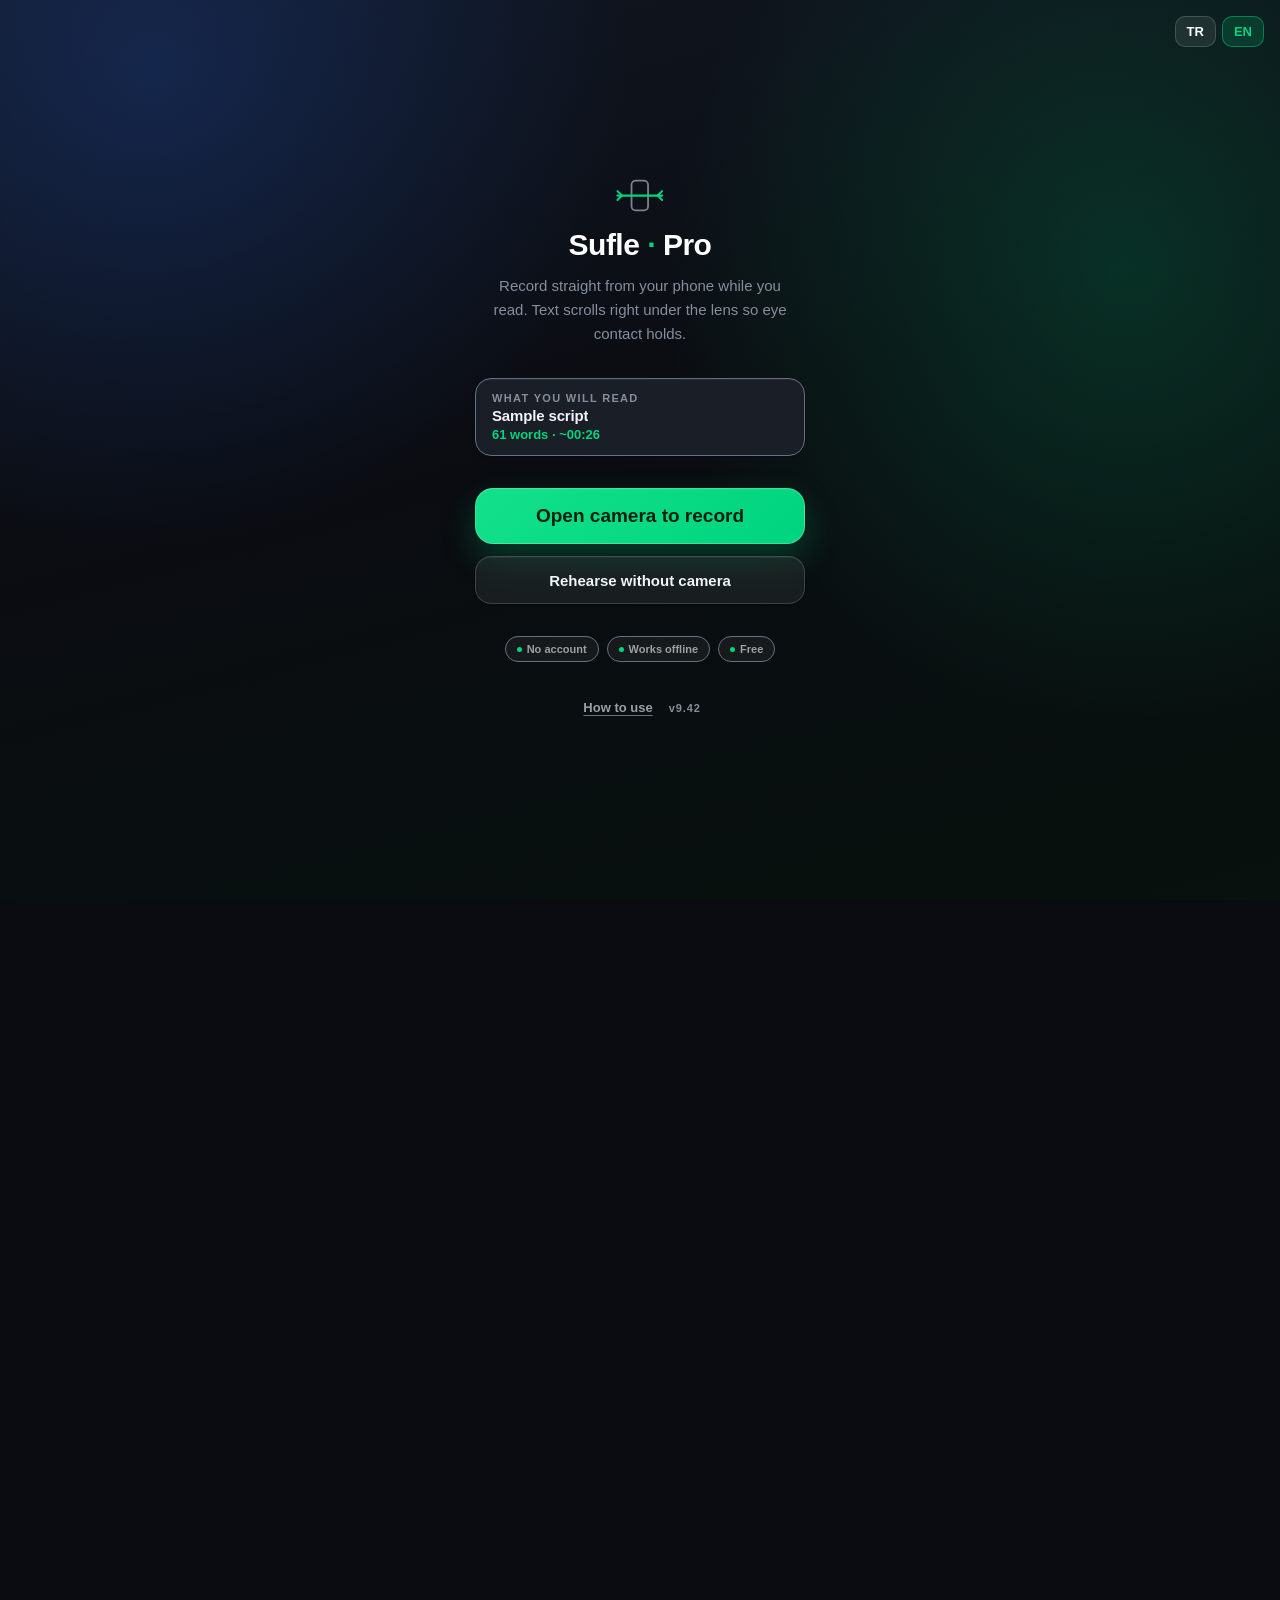
==== commit 6b74bb55: "v9.42 — tipografik ritim ölçülebilir oldu: her çizilen metin ölçekte EKSIKLER listesindeki ikinci "ö" ====
--- a/index.html
+++ b/index.html
@@ -119,6 +119,14 @@
   --r-warn-t:#FFB020;      /* 9,27 */
 
   /* --- tipografi: 5 adım. Bugün 11/12/13/14/15px karışık kullanılıyor. --- */
+  /* MİKRO ETİKET — İKON DÜĞMESİNİN ALTI. Ölçek dışı bir kaçamak DEĞİL,
+     ÖLÇÜLMÜŞ bir adım: alt çubuğun beş düğmesinin altındaki adlar 360 px
+     genişlikte 11 px ile YAN YANA ÇAKIŞIYOR ("Senaryo" ile "Hazır mıyım"
+     birbirine giriyor), 10 px ile çakışmıyor. Ölçüm gerçek tarayıcıda,
+     düğme adımı ile metin genişliği karşılaştırılarak yapıldı.
+     KULLANIM ALANI DAR: yalnız bir ikonun altındaki ad ve ekran üstü
+     rehber etiketi. Gövde metni burada YAZILMAZ — 10 px okuma boyu değil. */
+  --tx-2xs:10px;
   --tx-xs:11px;            /* ALL CAPS etiket */
   --tx-sm:13px;            /* yardımcı metin */
   --tx-md:15px;            /* gövde, düğme */
@@ -327,7 +335,7 @@
   body.safeOn #safeWrap{display:block}
   #safeWrap div{position:absolute;background:repeating-linear-gradient(45deg,rgba(255,59,48,.10) 0 10px,transparent 10px 20px);
     border:1px dashed rgba(255,59,48,.35)}
-  #safeWrap div b{position:absolute;left:6px;top:4px;font-size:9px;font-weight:800;color:rgba(255,180,175,.95);letter-spacing:.03em}
+  #safeWrap div b{position:absolute;left:6px;top:4px;font-size:var(--tx-2xs);font-weight:800;color:rgba(255,180,175,.95);letter-spacing:.03em}
   #grid{position:absolute;inset:0;display:none;
     background-image:linear-gradient(to right,rgba(255,255,255,.16) 1px,transparent 1px),
                      linear-gradient(to right,rgba(255,255,255,.16) 1px,transparent 1px),
@@ -416,7 +424,13 @@
   #speedCtl button:active{background:rgba(255,255,255,.18)}
   #spVal{min-width:96px;text-align:center;font-size:var(--tx-md);font-weight:800;color:var(--accent);
     padding:0 4px;letter-spacing:.02em}
-  #spVal small{display:block;font-size:10px;font-weight:700;color:#9aa0a6;letter-spacing:.06em}
+  /* <small> TARAYICI VARSAYILANI 0.8em — yani ölçekten TÜREYEN bir boy.
+     Ölçüldü (2026-08-20, çizilmiş ekran): sonuç ekranındaki ses özeti
+     9,2 px çiziliyordu; ölçekteki en küçük adım 10 px. Etiket ölçeğe
+     bağlanmazsa boy kapsayıcısıyla birlikte sürükleniyor ve aynı etiket
+     iki ekranda iki farklı boyda görünüyor. */
+  small{font-size:var(--tx-2xs)}
+  #spVal small{display:block;font-size:var(--tx-xs);font-weight:700;color:#9aa0a6;letter-spacing:.06em}
   body.hideUI #speedCtl{opacity:0;pointer-events:none}
   /* sağ kenarın hız şeridi olduğunu belli eden ince iz */
   #railHint{position:absolute;right:0;top:34%;bottom:34%;width:3px;z-index:5;border-radius:3px;
@@ -496,7 +510,7 @@
      `::after`ta duruyor, etiket boştaki sözde-ögeye bağlandı. */
   .cbtn::after,#recBtn::before{content:attr(data-etiket);position:absolute;
     top:calc(100% + 3px);left:50%;transform:translateX(-50%);
-    font-size:10px;font-weight:650;letter-spacing:.01em;line-height:1;
+    font-size:var(--tx-2xs);font-weight:650;letter-spacing:.01em;line-height:1;
     color:rgba(255,255,255,.72);white-space:nowrap;pointer-events:none;
     text-shadow:0 1px 3px rgba(0,0,0,.8)}
   .cbtn.on::after{color:var(--r-action-t)}
@@ -510,7 +524,7 @@
      kaynak; odak kipinde o da susuyor. */
   #hizliBtn::after{content:attr(data-etiket);position:absolute;
     top:calc(100% + 3px);left:50%;transform:translateX(-50%);
-    font-size:10px;font-weight:650;letter-spacing:.01em;line-height:1;
+    font-size:var(--tx-2xs);font-weight:650;letter-spacing:.01em;line-height:1;
     color:rgba(255,255,255,.72);white-space:nowrap;pointer-events:none;
     text-shadow:0 1px 3px rgba(0,0,0,.8)}
   body.hideUI #hizliBtn::after{content:''}
@@ -872,7 +886,7 @@
   .eyeline{position:fixed;left:50%;top:50%;transform:translate(-50%,-50%);pointer-events:none;z-index:4}
   .eyeline i{position:absolute;left:0;right:0;height:1px;background:rgba(255,255,255,.55)}
   .eyeline u{position:absolute;top:0;bottom:0;width:1px;background:rgba(255,255,255,.22)}
-  .eyeline b{position:absolute;top:33.3%;left:6px;transform:translateY(-140%);font-size:10px;
+  .eyeline b{position:absolute;top:33.3%;left:6px;transform:translateY(-140%);font-size:var(--tx-xs);
     color:rgba(255,255,255,.7);font-weight:700;letter-spacing:.3px}
   @keyframes keyhit{0%{transform:scale(1.5);color:#3ddc84}100%{transform:scale(1)}}
   /* B.1 TİPOGRAFİ ÖLÇEĞİ — ölçülerek bağlandı (Tur 43).
@@ -2221,7 +2235,7 @@
 'use strict';
 const $=s=>document.querySelector(s), $$=s=>[...document.querySelectorAll(s)];
 const root=document.documentElement, body=document.body;
-const cam=$('#cam'), scroller=$('#scroller'), VER='9.40';
+const cam=$('#cam'), scroller=$('#scroller'), VER='9.42';
 
 /* ============ i18n ============ */
 /* ==CEKIRDEK:sozluk.js== */
@@ -3905,9 +3919,106 @@
   k.classList.remove('hidden');
 }
 
+/* ==CEKIRDEK:akis.js== */
+/* ÜRETİLDİ — ELLE DÜZENLEME. Kaynak: cekirdek/akis.js
+   Değişiklik oraya yazılır, sonra: python3 derle.py
+   (kapı bayat çıktıyı yakalar, elle düzenlemen sessizce kaybolur) */
+/* AKIŞ — kaydırmanın PÜRÜZSÜZLÜĞÜ. Tek kaynak, iki kabuk (2026-08-20).
+
+   NEDEN AYRI BİR MODÜL: "altın kaydırma" `EKSIKLER` listesinde aylardır
+   "ölçütü tanımsız" diye duruyordu. Tanımsız bir eksiği kapatmaya çalışmak
+   olmayan hatayı onarmaktır; önce ÖLÇÜT yazıldı, sonra kusur arandı.
+
+   ÖLÇÜT: sabit ayarda kaydırma hızı kare kare SIÇRAMAZ. Göz, konumdaki
+   değil HIZDAKİ ani değişimi görür — bir karede tam hızdan sıfıra düşen
+   metin, "duraklama" değil "takılma" gibi okunur.
+
+   ÖLÇÜLEN ÜÇ KUSUR:
+   ① Duraklama işaretleri (`/`, `//`, `(2)`) ve nefes molası akışı TEK KAREDE
+      durduruyordu: hız tam değerden sıfıra, sonra yine tek karede tam değere.
+      İki sert sıçrama, her paragraf sonunda. En görünür pürüz buydu.
+   ② Masaüstünde hız rampası HİÇ YOKTU: telefonda WPM değişince ~200 ms
+      yumuşak geçiş var, Mac'te aynı anda sıçrıyordu (canlı hız çubuğu
+      tam da bunu yapıyor — sürükledikçe metin zıplıyordu).
+   ③ Masaüstünde metin sonundaki yumuşak duruş da yoktu: son satır tam
+      hızda gelip aniden kesiliyordu.
+
+   ①'in çözümü ZARF: duraklama süresi boyunca hız 1 → 0 → 1 yolunu
+   yumuşak geçişle (smoothstep) izliyor. Hızda basamak kalmıyor.
+
+   ⚠️ ÖLÜ SÜRE KORUNUYOR: iniş ve çıkış sırasında metin bir miktar
+   ilerliyor, yani zarf olmadan durulan süre kadar durulmuş SAYILMIYOR.
+   Bu yüzden istenen süreye iniş kadar ekleniyor (`duraklamaSuresi`);
+   smoothstep'in bir birim penceredeki integrali tam olarak yarım
+   olduğundan iniş+çıkış birlikte tam bir `GECIS` kadar ilerleme üretiyor
+   ve ölü süre istenene eşitleniyor.
+
+   BU KORUMANIN SEBEBİ ÜRÜNDE: `cekirdek/tempo.js` süre tahminini bu
+   duraklamaları TOPLAYARAK yapıyor. Zarf ölü süreyi kısaltsaydı, tahmin
+   ile gerçek çekim her nefes işaretinde biraz daha ayrışırdı — telefonda
+   düzeltilmiş, ölçülmüş bir kusurun geri gelmesi olurdu. */
+
+/* Geçiş penceresi (ms). 160 seçildi: 60 Hz'de ~10 kare — göz basamağı
+   ayırt edemiyor ama duraklamanın kendisi hâlâ "durdu" diye okunuyor.
+   Daha uzunu (300+) duraklamayı "yavaşlama" gibi gösteriyor. */
+const AKIS_GECIS = 160;
+
+/* Smoothstep: 0'da ve 1'de TÜREVİ SIFIR. Doğrusal geçiş kullansaydım
+   basamak konumdan hıza taşınırdı — pürüz yer değiştirir, kaybolmaz. */
+function yumusakAdim(x){
+  const u = x<0 ? 0 : (x>1 ? 1 : x);
+  return u*u*(3-2*u);
+}
+
+/* Duraklamanın gerçek süresi: istenen ölü süre + bir geçiş penceresi.
+   Kısa duraklamalarda (ör. 120 ms) pencere süreye sığmaz; o zaman
+   pencere süreyle birlikte küçülür ve duraklama yine de yumuşak kalır. */
+function duraklamaSuresi(istenenMs){
+  const m = Math.max(0, +istenenMs || 0);
+  return m + Math.min(AKIS_GECIS, m);
+}
+
+/* Duraklama zarfı: 0 = tam durdu, 1 = tam hız.
+   `t0` duraklamanın başladığı an, `sure` = duraklamaSuresi() sonucu. */
+function duraklamaCarpani(gecenMs, sureMs){
+  const sure = Math.max(0, +sureMs || 0);
+  if(sure<=0) return 1;
+  const g = Math.max(0, +gecenMs || 0);
+  if(g>=sure) return 1;
+  const pencere = Math.min(AKIS_GECIS, sure/2);
+  if(pencere<=0) return 0;
+  if(g < pencere) return 1-yumusakAdim(g/pencere);          // yavaşla
+  const kalan = sure-g;
+  if(kalan < pencere) return 1-yumusakAdim(kalan/pencere);  // yeniden hızlan
+  return 0;
+}
+
+/* Hız rampası — kare hızından BAĞIMSIZ.
+   Eski telefon kodu `dt/0.2` doğrusal yaklaşımını kullanıyordu; 0.1 s'ye
+   dayanan bir kare (sekme arka plandan dönünce oluyor) katsayıyı 0.5'e
+   çıkarıp rampayı yarı yolda bitiriyordu. Üstel biçim her kare süresinde
+   AYNI zaman sabitini veriyor. */
+function hizRampasi(suanki, hedef, dtSn, tauSn){
+  const tau = (tauSn===undefined ? 0.2 : tauSn);
+  if(!(tau>0)) return hedef;
+  const k = 1-Math.exp(-Math.max(0,dtSn)/tau);
+  return suanki + (hedef-suanki)*k;
+}
+
+/* Metin sonunda yumuşak duruş: son `mesafe` pikselde hız oransal düşer.
+   Sıfıra inmiyor — inseydi son satır hiç gelmezdi (asimptot). */
+function frenCarpani(kalanPx, mesafePx){
+  const d = mesafePx>0 ? mesafePx : 60;
+  if(!(kalanPx<d)) return 1;
+  return Math.max(0.18, Math.max(0,kalanPx)/d);
+}
+/* ==/CEKIRDEK:akis.js== */
 /* ============ KAYDIRMA MOTORU ============ */
 let tempoWords=0;
-let running=false, raf=null, pos=0, activeIdx=-1, lastT=0, holdUntil=0, lastParaIdx=-1, startedAt=0, elapsed=0, lastHud=0;
+let running=false, raf=null, pos=0, activeIdx=-1, lastT=0, holdT0=-1e9, holdSure=0, lastParaIdx=-1, startedAt=0, elapsed=0, lastHud=0;
+/* Duraklamayı ZARFLA başlat: hız tek karede sıfıra düşmesin (cekirdek/akis.js).
+   İstenen ölü süre korunuyor — süre tahmini duraklamaları topluyor. */
+function durakla(now,ms){ holdSure=duraklamaSuresi(ms); holdT0=now; }
 function pxPerSec(){ return (st.wpm/60)*pxPerWord; }
 let curPPS=0;
 function setPos(p){
@@ -3918,6 +4029,7 @@
   if(pos < onceki-2){
     const y0=pos+eyeOff();
     holdPoints.forEach(h=>{ if(h.y>y0) h.used=false; });
+    holdT0=-1e9; holdSure=0;   // süren duraklama da iptal: geri sarıp beklemek anlamsız
     lastParaIdx=-1;
     tempoWords=0; elapsed=0;   // geri sardın: ölçüm baştan, yoksa tempo yanlış çıkar
   }
@@ -3931,22 +4043,31 @@
   const dt=Math.min(0.1,(now-lastT)/1000); lastT=now;
   elapsed+= dt;
   // 1.4 HIZ RAMPASI: hız değişince anında sıçramak okumayı bozuyordu (~200 ms yumuşak geçiş)
-  curPPS += (pxPerSec()-curPPS)*Math.min(1, dt/0.2);
-  if(now>=holdUntil){
+  curPPS = hizRampasi(curPPS, pxPerSec(), dt);
+  /* DURAKLAMA ZARFI: nefes molası ve / // (2) işaretleri eskiden akışı TEK
+     KAREDE durdurup TEK KAREDE geri başlatıyordu. Konum doğruydu ama hızda
+     iki sert basamak vardı ve göz bunu "duraklama" değil "takılma" diye
+     okuyordu. Zarf hızı yumuşak indirip yumuşak kaldırıyor. */
+  const zarf = duraklamaCarpani(now-holdT0, holdSure);
+  {
     // 1.2 YUMUŞAK DURUŞ: metin sonunda sert kesiliyordu; son 60 px'te yavaşla
-    const near=maxPos-pos;
-    const brake = near<60 ? Math.max(0.18, near/60) : 1;
-    const next=pos+curPPS*brake*dt;
-    if(st.breathe){
-      for(let i=0;i<paraEnds.length;i++){
-        const y=paraEnds[i]-eyeOff();
-        if(pos<y && next>=y && i!==lastParaIdx){ lastParaIdx=i; holdUntil=now+420; break; }
+    const brake = frenCarpani(maxPos-pos, 60);
+    const next=pos+curPPS*brake*zarf*dt;
+    /* Yeni duraklama YALNIZ tam hızdayken kurulur: zarfın inişi sırasında
+       ikinci bir işareti yakalamak zarfı baştan başlatır ve duraklama
+       kendini uzatır. */
+    if(zarf>=1){
+      if(st.breathe){
+        for(let i=0;i<paraEnds.length;i++){
+          const y=paraEnds[i]-eyeOff();
+          if(pos<y && next>=y && i!==lastParaIdx){ lastParaIdx=i; durakla(now,420); break; }
+        }
       }
-    }
-    // metindeki duraklama işaretleri (/, //, (2)) — her biri bir kez
-    for(const h of holdPoints){
-      const y=h.y-eyeOff();
-      if(!h.used && pos<y && next>=y){ h.used=true; holdUntil=now+h.ms; break; }
+      // metindeki duraklama işaretleri (/, //, (2)) — her biri bir kez
+      for(const h of holdPoints){
+        const y=h.y-eyeOff();
+        if(!h.used && pos<y && next>=y){ h.used=true; durakla(now,h.ms); break; }
+      }
     }
     // Bölüm bölüm çekim: TÜM bölüm sonlarını tara, sınırı hareket etmeden önce yakala.
     // curSec üzerinden gitmek kırılgandı: sectionAt'in ±2 px toleransı curSec'i sınırdan
@@ -3971,6 +4092,7 @@
   if(pos>=maxPos+H()*0.15){ stop(); toast(m('end')); return; }
   raf=requestAnimationFrame(tick);
 }
+
 /* Okuma çizgisine EN YAKIN satırı seç.
    ESKİDEN: merkezi çizginin üstünde kalan SON kelime seçiliyordu. Bir satırdaki
    tüm kelimeler aynı merkezi paylaştığı için bu, hep BİR SATIR YUKARISINI
@@ -4009,7 +4131,7 @@
 }
 function start(){
   if(running) return;
-  running=true; lastT=performance.now(); holdUntil=0; curPPS=pxPerSec();   // rampa baştan sıfırlamasın
+  running=true; lastT=performance.now(); holdT0=-1e9; holdSure=0; curPPS=pxPerSec();   // rampa baştan sıfırlamasın
   if(!startedAt) startedAt=performance.now();
   $('#playBtn').textContent='⏸'; $('#playBtn').classList.add('playing');
   $('#tapnote').style.opacity='0';
@@ -10912,6 +11034,8 @@
 /* 11.8 Sürüm notları: bir şey değişince kullanıcı ne olduğunu bilmiyordu.
    Yalnız SÜRÜM ATLAYINCA bir kez açılıyor — her açılışta rahatsız etmiyor. */
 const NEWS={
+ '9.42':{tr:'🔤 <b>Yazı boyları tek ölçeğe oturdu — en çok masaüstünde.</b> Ölçüldü: masaüstündeki 41 metin 12 pikselde, 10 metin 14 pikselde yazılıyordu; oysa ürünün tipografi ölçeği 11/13/15/19/26/30. Artık çizilen her metin ölçekteki bir adımda. <b>Küçük ama her ekranda görülen fark:</b> yan yana duran iki yüzey aynı elden çıkmış gibi duruyor. Ölçeğe ÖLÇEREK bir adım eklendi (10 piksel): alt çubuktaki düğme adları 360 piksel genişlikte 11 pikselle yan yana çakışıyor, 10 pikselle çakışmıyor.',en:'🔤 <b>Text sizes now follow a single scale — most of all on the desktop.</b> Measured: 41 texts on the desktop were set at 12 pixels and 10 more at 14, while the product type scale is 11/13/15/19/26/30. Every drawn text is now a step on that scale. <b>Small, but visible on every screen:</b> two surfaces side by side finally look like they came from the same hand. One step was added BY MEASUREMENT (10 pixels): the bottom bar button labels collide at 11 pixels on a 360 pixel wide screen and do not collide at 10.'},
+ '9.41':{tr:'🪶 <b>Kaydırma pürüzsüzleşti.</b> Nefes molalarında ve metindeki duraklama işaretlerinde (/, //, (2)) akış eskiden tek karede durup tek karede geri başlıyordu; göz bunu duraklama değil TAKILMA diye görür. Artık hız yumuşak inip yumuşak kalkıyor ve <b>duraklamanın süresi birebir korunuyor</b>, yani süre tahmini de doğru kalıyor. <b>Masaüstünde iki eksik kapandı:</b> hızı değiştirince metin zıplıyordu ve metin sonunda akış sert kesiliyordu — ikisi de artık telefondaki gibi yumuşak. Kaydırma eğrisi tek kaynaktan geliyor.',en:'🪶 <b>Scrolling got smoother.</b> At breath pauses and at pause marks in the text (/, //, (2)) the scroll used to stop in a single frame and restart in a single frame; the eye reads that as a STUTTER, not a pause. Speed now eases down and back up, and <b>the length of the pause is preserved exactly</b>, so the duration estimate stays correct. <b>Two desktop gaps closed:</b> changing speed made the text jump, and the text ended with a hard cut — both are smooth now, just like on the phone. The scroll curve comes from a single source.'},
  '9.40':{tr:'🧾 <b>Çekim güvenilirliği matrisi yazıldı.</b> İzin reddi, kamera başka uygulamada, ses ya da görüntünün ortada kesilmesi, depo dolması ve uzun çekim — her senaryo için uygulamanın ne yaptığı, sana ne söylediği ve hangi testin kilitlediği kayıtlı. Gerçek cihaz gerektiren beş satır da <b>açık</b> yazıyor; ölçülmemiş bir şeye çalışıyor demiyoruz.',en:'🧾 <b>A recording reliability matrix is now written down.</b> Permission denied, camera busy, audio or video dying mid-take, storage filling up and long recordings — for each scenario the matrix records what the app does, what it tells you and which test locks it. Five rows that need a real device are marked <b>open</b>; we do not claim anything we have not measured.'},'9.39':{tr:'🌍 <b>Arayüz metinlerinin taşınması bitti: 172den 4e.</b> Kalan dört tanesi metin değil, sisteme verilen dil kodu (tr-TR gibi). Artık uygulamadaki her cümle tek kaynaktan geliyor: <b>dili değiştirdiğinde ekranların tamamı anında değişiyor</b> ve bir dilde olup diğerinde olmayan bilgi kalmıyor. Üçüncü bir arayüz dili eklemenin önü tamamen açıldı.',en:'🌍 <b>The text migration is complete: from 172 down to 4.</b> The remaining four are not text at all but locale codes handed to the system (like tr-TR). Every sentence in the app now comes from a single source: <b>switching language updates every screen instantly</b> and neither language is missing something the other has. Adding a third interface language is now unblocked.'},'9.38':{tr:'🌍 <b>Sözlüğü atlayan metin 50den 30a indi.</b> Kumanda tanı paneli, kamera izin tarifi, sesle takip rozeti, tempo ölçümü ve senaryo adı yedekleri de tek kaynağa geçti. <b>Yol boyunca bir çökme hatası da yakalandı:</b> izin tarifini yazan fonksiyonda yerel bir değişken sözlük fonksiyonunu gölgeliyordu — o satır çalışma anında hata verecekti.',en:'🌍 <b>Texts bypassing the dictionary went from 50 down to 30.</b> The clicker diagnostic, camera permission directions, voice-follow badge, pace measurement and script name fallbacks now read from a single source. <b>A crash was caught on the way:</b> in the permission-path function a local variable shadowed the translation helper, so that line would have thrown at runtime.'},'9.37':{tr:'🌍 <b>Arayüz metinlerinin çoğu tek kaynağa taşındı.</b> Sesle takip öz-testi, ses değerlendirmesi, konuşulabilirlik özeti, sesle takip şeridi ve kamera notları artık sözlükten okunuyor. Senin için görünen fark: <b>dili değiştirdiğinde bu ekranlar da anında değişiyor</b> ve iki dil arasında eksik bilgi kalmıyor. Perde arkasında üçüncü bir arayüz dilinin önü açılıyor: sözlüğü atlayan metin sayısı 172den 50ye indi.',en:'🌍 <b>Most interface texts now come from a single source.</b> The voice self-test, audio verdict, speakability summary, voice-follow strip and camera notes all read from the dictionary. What you notice: <b>switching language now updates these screens instantly</b> and neither language is missing information the other has. Behind the scenes this clears the way for a third interface language: texts bypassing the dictionary went from 172 down to 50.'},'9.36':{tr:'🎚 <b>Ayarlar artık iki düzeyde: Temel ve Gelişmiş.</b> Temel akışta 14 uzman kartı gizleniyor — hiçbir ayar kaybolmuyor, düzey seçicisi ayar sayfasının en üstünde ve kaç kartın gizlendiği rakamla yazıyor. <b>Arama her iki düzeyde de hepsini buluyor</b>, yani bir ayarı adıyla arayınca gizli kartın içinde de olsa çıkıyor. Seçimin kalıcı.',en:'🎚 <b>Settings now come in two levels: Basic and Advanced.</b> Basic hides 14 expert cards — nothing is lost; the level switch sits at the very top and the number of hidden cards is spelled out. <b>Search finds everything at either level</b>, so looking a setting up by name still works even when its card is hidden. Your choice is remembered.'},'9.35':{tr:'⭐ <b>Senaryolara favori.</b> Listede yıldıza dokun, o senaryo hep en üstte kalsın — seçtiğin sıralama (son kullanılan, ada göre, uzunluğa göre) aynen sürüyor, favoriler onun ÜSTÜNE biniyor. Ayrı bir favoriler sekmesi açmadık: liste ikiye bölünürse aradığın senaryonun hangi yarıda olduğunu bilemezsin. Masaüstünde de var.<br><b>v9.33 ile gelen iki yenilik görünmüyordu — üçü de bulunabilirlik kusuruydu.</b> ① <b>Güzellik</b> ayarlar listesinde "Görüntü filtresi" başlığının altında saklıydı ve kompozit kapalıyken soluk görünüp "kompozit açık olmalı" diyordu — oysa güzellik gerekeni kendisi açıyor. Kart artık <b>Filtre ve güzellik</b> adını taşıyor ve güzellik sürgüsü hiç soluklaşmıyor. ② Sağ üstteki <b>hızlı erişim</b> düğmesi ekrandaki tek adsız düğmeydi ve ikonu üç noktaydı; artık altında <b>Hızlı</b> yazıyor, tıpkı alt çubuktaki düğmeler gibi.',en:'⭐ <b>Favourite scripts.</b> Tap the star and that script stays at the top — your chosen sort order (last used, by name, by length) still applies underneath. We did not add a separate favourites tab: splitting the list means you never know which half your script is in. On the desktop too.<br><b>Two v9.33 features were invisible — all three causes were findability, not code.</b> ① <b>Beauty</b> was hidden under a card called "Video filter" and looked disabled with a "needs the composite pipeline" note — yet beauty switches that pipeline on by itself. The card is now called <b>Filter and beauty</b> and the slider is never dimmed. ② The <b>quick access</b> button in the top right was the only unlabeled button on screen and its icon was three dots; it now reads <b>Quick</b> underneath, like every button in the bottom bar.'},'9.34':{tr:'🎛 <b>Elle kamera denetimleri masaüstüne de geldi.</b> Telefondaki pozlama, beyaz ayarı, odak kilidi ve fener kuralları artık tek kaynaktan geliyor; iki ekran aynı kamerada aynı denetimi gösteriyor.<br><b>Senaryolara etiket verebiliyorsun.</b> Başlığın altındaki kutuya virgülle yaz — "reels, müşteri A, ders". Listenin üstünde etiket jetonları beliriyor; birine dokununca yalnız o etiketin senaryoları kalıyor. <b>Klasör yerine etiket olmasının sebebi:</b> klasör tek üyeliktir, aynı senaryo hem "Reels" hem "Müşteri A" olamaz — ya birini seçer ya da kopya tutardın; kopya tutmak da metnin iki yerde ayrışması demek. Etiket ikisine birden izin veriyor ve tek etiket seçtiğinde ekranda klasörün yaptığı işi aynen yapıyor. Hiç etiketin yoksa jeton çubuğu hiç çizilmiyor. Masaüstünde de var, aynı kuralla.',en:'🎛 <b>Manual camera controls reached the desktop.</b> The exposure, white balance, focus lock and torch rules now come from a single source, so both screens show the same controls for the same camera.<br><b>Scripts can carry tags.</b> Type them comma-separated in the box under the title — "reels, client A, lesson". Tag chips appear above the list; tap one and only that tag\'s scripts remain. <b>Why tags and not folders:</b> a folder allows one membership, so the same script cannot be both "Reels" and "Client A" — you would either pick one or keep a copy, and copies drift apart. A tag allows both, and selecting a single tag does exactly what a folder would. With no tags at all the chip bar is not drawn. The desktop build has it too, with the same rules.'},
  '9.33':{tr:'✨ <b>Güzellik (yüz yumuşatma) eklendi.</b> Diğer telepromterlarda olan ama bizde olmayan tek görüntü işi buydu. Düz bulanıklık değil: ten gibi düz alanlar yumuşuyor, göz, kaş, saç ve dudak sınırı olduğu gibi kalıyor. Renk filtresi \'Kapalı\' olsa bile çalışır ve gerekli boru hattını kendisi açar. Sıcaklık, parlaklık ve netlik ayarları zaten vardı — hepsi Ayarlar → Kamera → Görüntü filtresi altında.<br>⚡ <b>Sağ üstte hızlı erişim düğmesi.</b> Çekim sürerken en çok gereken altı şey artık tek dokunuş uzakta: kamera çevir, ışık, güzellik, yazı küçült/büyüt, odak. Cam panel sahnenin üstünde duruyor, yani kadrajı görmeye devam ediyorsun. Ayarları açmak gerekmiyor.',en:'✨ <b>Beauty (skin smoothing) added.</b> This was the one image feature other teleprompters had and we did not. It is not a plain blur: flat areas such as skin soften while eyes, brows, hair and lip edges stay intact. It works even when the colour filter is set to Off and switches on the pipeline it needs by itself. Warmth, brightness and sharpness were already there — all under Settings → Camera → Video filter.<br>⚡ <b>Quick access button, top right.</b> The six things you reach for while shooting are now one tap away: flip camera, light, beauty, smaller/bigger text, focus. The glass panel sits over the scene so you keep seeing your framing. No need to open Settings.'},
  '9.32':{tr:'<b>iPhone\'da cam/şeffaf yüzeyler hiç görünmüyordu.</b> Kamera üzerindeki ayar paneli, kumanda çubuğu ve rozetler bulanık cam olarak tasarlanmıştı ama iOS Safari\'nin istediği önek 18 kuralın 14\'ünde eksikti: iPhone kuralı sessizce atıyor, panel düz opak kalıyordu. Masaüstü tarayıcıda doğru göründüğü için aylardır fark edilmedi. Hepsi düzeltildi ve bir daha eksik kalmasını engelleyen bir denetim eklendi.<br><b>Kompozit açıkken sesin kaydedilmediğini söyleyen uyarı, arayüzde bulunmayan bir denetimi tarif ediyordu.</b> "Kompoziti kapat" diye bir anahtar yok; anahtarın adı "Kompoziti aç" ve Kamera sekmesindeki "Kompozit ve yeşil ekran" kartının içinde. Uyarı artık tam yolu veriyor. Bu kusuru tek tek düzeltmek yerine <b>bütün arayüz metinlerini tarayan bir denetim</b> yazıldı: uygulamanın kendi ekranlarını tarif eden her yol (Ayarlar → … → …) gerçekten var mı diye ölçülüyor, yoksa yayına çıkamıyor.',en:'<b>Glass / translucent surfaces never appeared on iPhone.</b> The settings panel over the camera, the control bar and the badges were designed as frosted glass, but the prefix iOS Safari requires was missing from 14 of 18 rules: iPhone silently drops the rule and the panel stayed flat and opaque. It looked correct in desktop browsers, so it went unnoticed for months. All of them are fixed and a check now blocks the release if a prefix is ever missing again.<br><b>The warning about audio not being recorded while the composite is on named a control that does not exist.</b> There is no "turn Composite off" switch; the switch is called "Enable composite" and lives inside the "Composite and green screen" card on the Camera tab. The warning now gives the full path. Instead of fixing this one string, <b>a check that scans every interface text</b> was added: any path describing our own screens (Settings → … → …) must point at something that really exists, or the release is blocked.'},
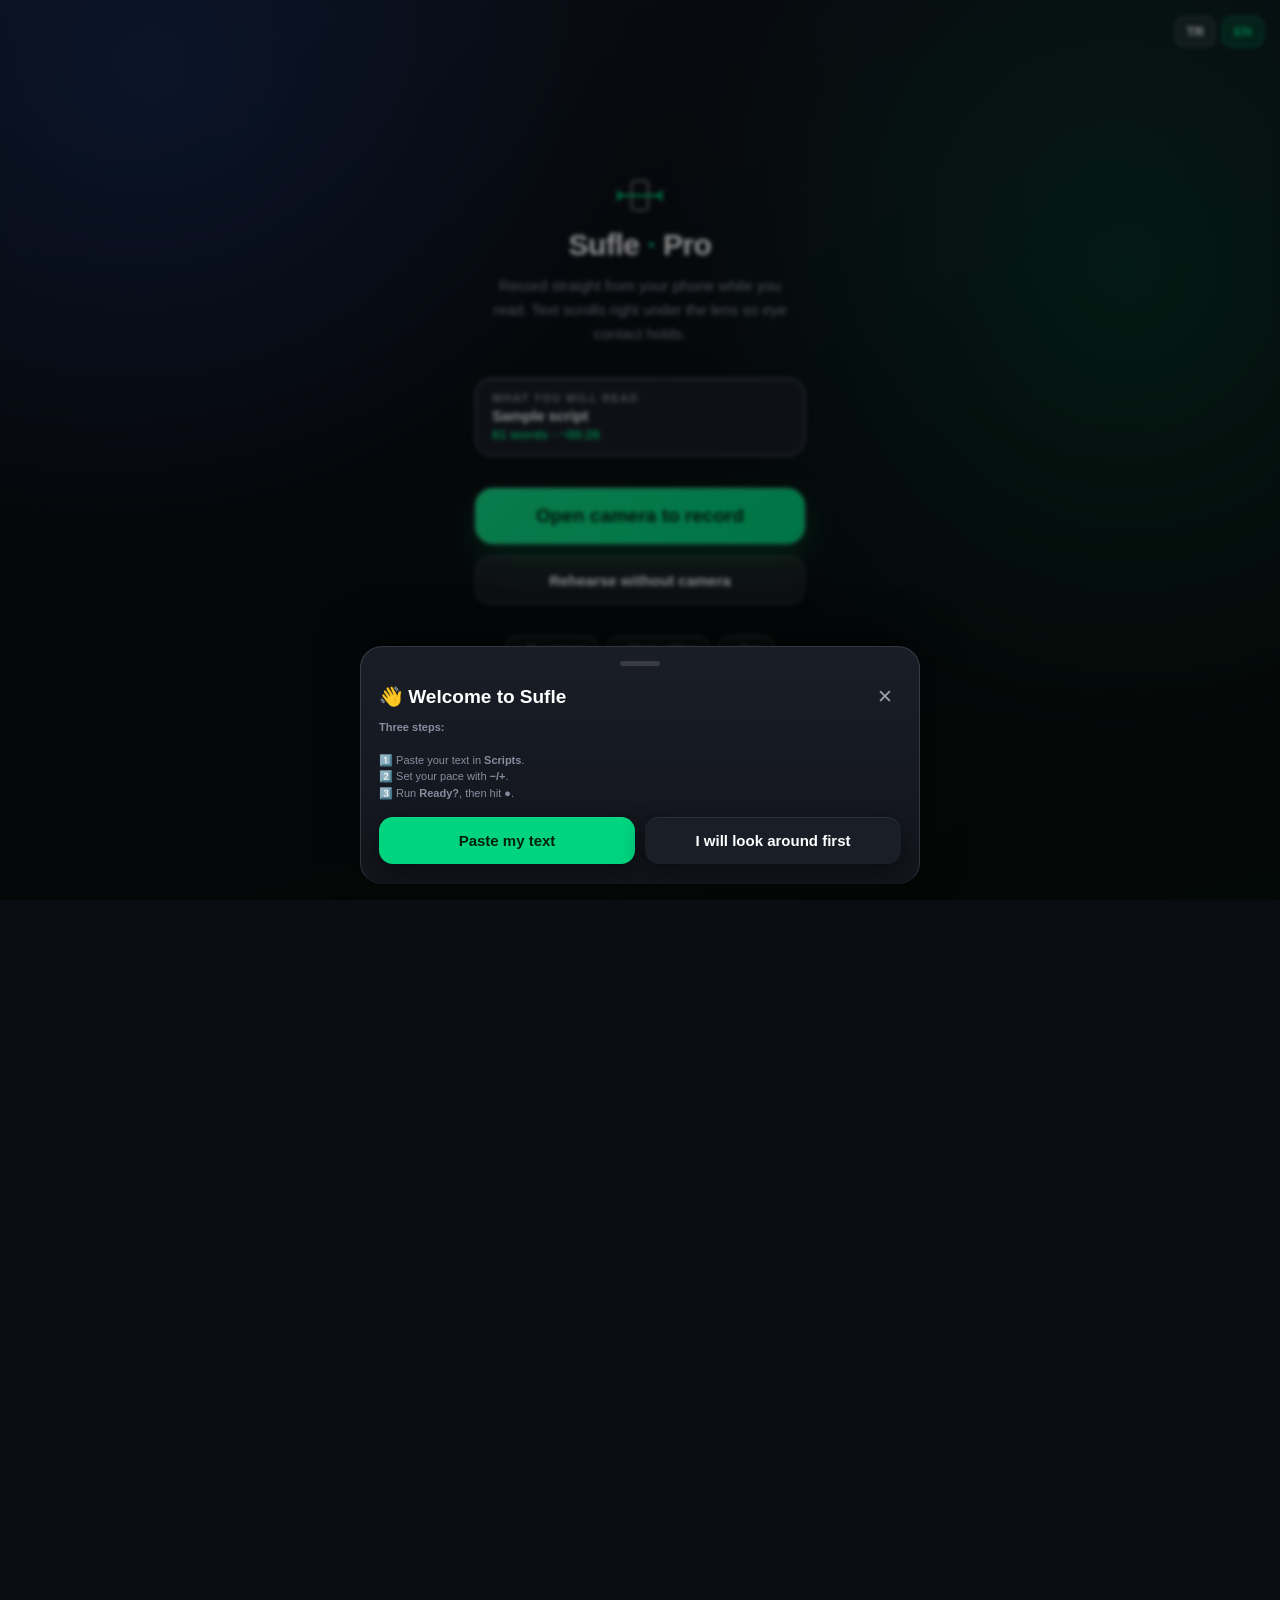
==== commit 1ebf3fb2: "v9.43 — masaüstünde kesilen yetenek satırı: bilgi saklanmıyor artık Tipografi turunda masaüstü yazıl" ====
--- a/index.html
+++ b/index.html
@@ -2235,7 +2235,7 @@
 'use strict';
 const $=s=>document.querySelector(s), $$=s=>[...document.querySelectorAll(s)];
 const root=document.documentElement, body=document.body;
-const cam=$('#cam'), scroller=$('#scroller'), VER='9.42';
+const cam=$('#cam'), scroller=$('#scroller'), VER='9.43';
 
 /* ============ i18n ============ */
 /* ==CEKIRDEK:sozluk.js== */
@@ -11034,6 +11034,7 @@
 /* 11.8 Sürüm notları: bir şey değişince kullanıcı ne olduğunu bilmiyordu.
    Yalnız SÜRÜM ATLAYINCA bir kez açılıyor — her açılışta rahatsız etmiyor. */
 const NEWS={
+ '9.43':{tr:'📋 <b>Masaüstünde durum çubuğundaki yetenek satırı kesiliyordu, düzeltildi.</b> Bu tur telefona dokunmadı; masaüstünde MP4, kırpma, sesle takip ve paylaşım göstergelerinin sonu üç noktaya gidiyordu.',en:'📋 <b>On the desktop, the capability line in the status bar was cut off and is now fixed.</b> This round did not touch the phone; on the desktop the MP4, crop, voice follow and share indicators were ending in an ellipsis.'},
  '9.42':{tr:'🔤 <b>Yazı boyları tek ölçeğe oturdu — en çok masaüstünde.</b> Ölçüldü: masaüstündeki 41 metin 12 pikselde, 10 metin 14 pikselde yazılıyordu; oysa ürünün tipografi ölçeği 11/13/15/19/26/30. Artık çizilen her metin ölçekteki bir adımda. <b>Küçük ama her ekranda görülen fark:</b> yan yana duran iki yüzey aynı elden çıkmış gibi duruyor. Ölçeğe ÖLÇEREK bir adım eklendi (10 piksel): alt çubuktaki düğme adları 360 piksel genişlikte 11 pikselle yan yana çakışıyor, 10 pikselle çakışmıyor.',en:'🔤 <b>Text sizes now follow a single scale — most of all on the desktop.</b> Measured: 41 texts on the desktop were set at 12 pixels and 10 more at 14, while the product type scale is 11/13/15/19/26/30. Every drawn text is now a step on that scale. <b>Small, but visible on every screen:</b> two surfaces side by side finally look like they came from the same hand. One step was added BY MEASUREMENT (10 pixels): the bottom bar button labels collide at 11 pixels on a 360 pixel wide screen and do not collide at 10.'},
  '9.41':{tr:'🪶 <b>Kaydırma pürüzsüzleşti.</b> Nefes molalarında ve metindeki duraklama işaretlerinde (/, //, (2)) akış eskiden tek karede durup tek karede geri başlıyordu; göz bunu duraklama değil TAKILMA diye görür. Artık hız yumuşak inip yumuşak kalkıyor ve <b>duraklamanın süresi birebir korunuyor</b>, yani süre tahmini de doğru kalıyor. <b>Masaüstünde iki eksik kapandı:</b> hızı değiştirince metin zıplıyordu ve metin sonunda akış sert kesiliyordu — ikisi de artık telefondaki gibi yumuşak. Kaydırma eğrisi tek kaynaktan geliyor.',en:'🪶 <b>Scrolling got smoother.</b> At breath pauses and at pause marks in the text (/, //, (2)) the scroll used to stop in a single frame and restart in a single frame; the eye reads that as a STUTTER, not a pause. Speed now eases down and back up, and <b>the length of the pause is preserved exactly</b>, so the duration estimate stays correct. <b>Two desktop gaps closed:</b> changing speed made the text jump, and the text ended with a hard cut — both are smooth now, just like on the phone. The scroll curve comes from a single source.'},
  '9.40':{tr:'🧾 <b>Çekim güvenilirliği matrisi yazıldı.</b> İzin reddi, kamera başka uygulamada, ses ya da görüntünün ortada kesilmesi, depo dolması ve uzun çekim — her senaryo için uygulamanın ne yaptığı, sana ne söylediği ve hangi testin kilitlediği kayıtlı. Gerçek cihaz gerektiren beş satır da <b>açık</b> yazıyor; ölçülmemiş bir şeye çalışıyor demiyoruz.',en:'🧾 <b>A recording reliability matrix is now written down.</b> Permission denied, camera busy, audio or video dying mid-take, storage filling up and long recordings — for each scenario the matrix records what the app does, what it tells you and which test locks it. Five rows that need a real device are marked <b>open</b>; we do not claim anything we have not measured.'},'9.39':{tr:'🌍 <b>Arayüz metinlerinin taşınması bitti: 172den 4e.</b> Kalan dört tanesi metin değil, sisteme verilen dil kodu (tr-TR gibi). Artık uygulamadaki her cümle tek kaynaktan geliyor: <b>dili değiştirdiğinde ekranların tamamı anında değişiyor</b> ve bir dilde olup diğerinde olmayan bilgi kalmıyor. Üçüncü bir arayüz dili eklemenin önü tamamen açıldı.',en:'🌍 <b>The text migration is complete: from 172 down to 4.</b> The remaining four are not text at all but locale codes handed to the system (like tr-TR). Every sentence in the app now comes from a single source: <b>switching language updates every screen instantly</b> and neither language is missing something the other has. Adding a third interface language is now unblocked.'},'9.38':{tr:'🌍 <b>Sözlüğü atlayan metin 50den 30a indi.</b> Kumanda tanı paneli, kamera izin tarifi, sesle takip rozeti, tempo ölçümü ve senaryo adı yedekleri de tek kaynağa geçti. <b>Yol boyunca bir çökme hatası da yakalandı:</b> izin tarifini yazan fonksiyonda yerel bir değişken sözlük fonksiyonunu gölgeliyordu — o satır çalışma anında hata verecekti.',en:'🌍 <b>Texts bypassing the dictionary went from 50 down to 30.</b> The clicker diagnostic, camera permission directions, voice-follow badge, pace measurement and script name fallbacks now read from a single source. <b>A crash was caught on the way:</b> in the permission-path function a local variable shadowed the translation helper, so that line would have thrown at runtime.'},'9.37':{tr:'🌍 <b>Arayüz metinlerinin çoğu tek kaynağa taşındı.</b> Sesle takip öz-testi, ses değerlendirmesi, konuşulabilirlik özeti, sesle takip şeridi ve kamera notları artık sözlükten okunuyor. Senin için görünen fark: <b>dili değiştirdiğinde bu ekranlar da anında değişiyor</b> ve iki dil arasında eksik bilgi kalmıyor. Perde arkasında üçüncü bir arayüz dilinin önü açılıyor: sözlüğü atlayan metin sayısı 172den 50ye indi.',en:'🌍 <b>Most interface texts now come from a single source.</b> The voice self-test, audio verdict, speakability summary, voice-follow strip and camera notes all read from the dictionary. What you notice: <b>switching language now updates these screens instantly</b> and neither language is missing information the other has. Behind the scenes this clears the way for a third interface language: texts bypassing the dictionary went from 172 down to 50.'},'9.36':{tr:'🎚 <b>Ayarlar artık iki düzeyde: Temel ve Gelişmiş.</b> Temel akışta 14 uzman kartı gizleniyor — hiçbir ayar kaybolmuyor, düzey seçicisi ayar sayfasının en üstünde ve kaç kartın gizlendiği rakamla yazıyor. <b>Arama her iki düzeyde de hepsini buluyor</b>, yani bir ayarı adıyla arayınca gizli kartın içinde de olsa çıkıyor. Seçimin kalıcı.',en:'🎚 <b>Settings now come in two levels: Basic and Advanced.</b> Basic hides 14 expert cards — nothing is lost; the level switch sits at the very top and the number of hidden cards is spelled out. <b>Search finds everything at either level</b>, so looking a setting up by name still works even when its card is hidden. Your choice is remembered.'},'9.35':{tr:'⭐ <b>Senaryolara favori.</b> Listede yıldıza dokun, o senaryo hep en üstte kalsın — seçtiğin sıralama (son kullanılan, ada göre, uzunluğa göre) aynen sürüyor, favoriler onun ÜSTÜNE biniyor. Ayrı bir favoriler sekmesi açmadık: liste ikiye bölünürse aradığın senaryonun hangi yarıda olduğunu bilemezsin. Masaüstünde de var.<br><b>v9.33 ile gelen iki yenilik görünmüyordu — üçü de bulunabilirlik kusuruydu.</b> ① <b>Güzellik</b> ayarlar listesinde "Görüntü filtresi" başlığının altında saklıydı ve kompozit kapalıyken soluk görünüp "kompozit açık olmalı" diyordu — oysa güzellik gerekeni kendisi açıyor. Kart artık <b>Filtre ve güzellik</b> adını taşıyor ve güzellik sürgüsü hiç soluklaşmıyor. ② Sağ üstteki <b>hızlı erişim</b> düğmesi ekrandaki tek adsız düğmeydi ve ikonu üç noktaydı; artık altında <b>Hızlı</b> yazıyor, tıpkı alt çubuktaki düğmeler gibi.',en:'⭐ <b>Favourite scripts.</b> Tap the star and that script stays at the top — your chosen sort order (last used, by name, by length) still applies underneath. We did not add a separate favourites tab: splitting the list means you never know which half your script is in. On the desktop too.<br><b>Two v9.33 features were invisible — all three causes were findability, not code.</b> ① <b>Beauty</b> was hidden under a card called "Video filter" and looked disabled with a "needs the composite pipeline" note — yet beauty switches that pipeline on by itself. The card is now called <b>Filter and beauty</b> and the slider is never dimmed. ② The <b>quick access</b> button in the top right was the only unlabeled button on screen and its icon was three dots; it now reads <b>Quick</b> underneath, like every button in the bottom bar.'},'9.34':{tr:'🎛 <b>Elle kamera denetimleri masaüstüne de geldi.</b> Telefondaki pozlama, beyaz ayarı, odak kilidi ve fener kuralları artık tek kaynaktan geliyor; iki ekran aynı kamerada aynı denetimi gösteriyor.<br><b>Senaryolara etiket verebiliyorsun.</b> Başlığın altındaki kutuya virgülle yaz — "reels, müşteri A, ders". Listenin üstünde etiket jetonları beliriyor; birine dokununca yalnız o etiketin senaryoları kalıyor. <b>Klasör yerine etiket olmasının sebebi:</b> klasör tek üyeliktir, aynı senaryo hem "Reels" hem "Müşteri A" olamaz — ya birini seçer ya da kopya tutardın; kopya tutmak da metnin iki yerde ayrışması demek. Etiket ikisine birden izin veriyor ve tek etiket seçtiğinde ekranda klasörün yaptığı işi aynen yapıyor. Hiç etiketin yoksa jeton çubuğu hiç çizilmiyor. Masaüstünde de var, aynı kuralla.',en:'🎛 <b>Manual camera controls reached the desktop.</b> The exposure, white balance, focus lock and torch rules now come from a single source, so both screens show the same controls for the same camera.<br><b>Scripts can carry tags.</b> Type them comma-separated in the box under the title — "reels, client A, lesson". Tag chips appear above the list; tap one and only that tag\'s scripts remain. <b>Why tags and not folders:</b> a folder allows one membership, so the same script cannot be both "Reels" and "Client A" — you would either pick one or keep a copy, and copies drift apart. A tag allows both, and selecting a single tag does exactly what a folder would. With no tags at all the chip bar is not drawn. The desktop build has it too, with the same rules.'},
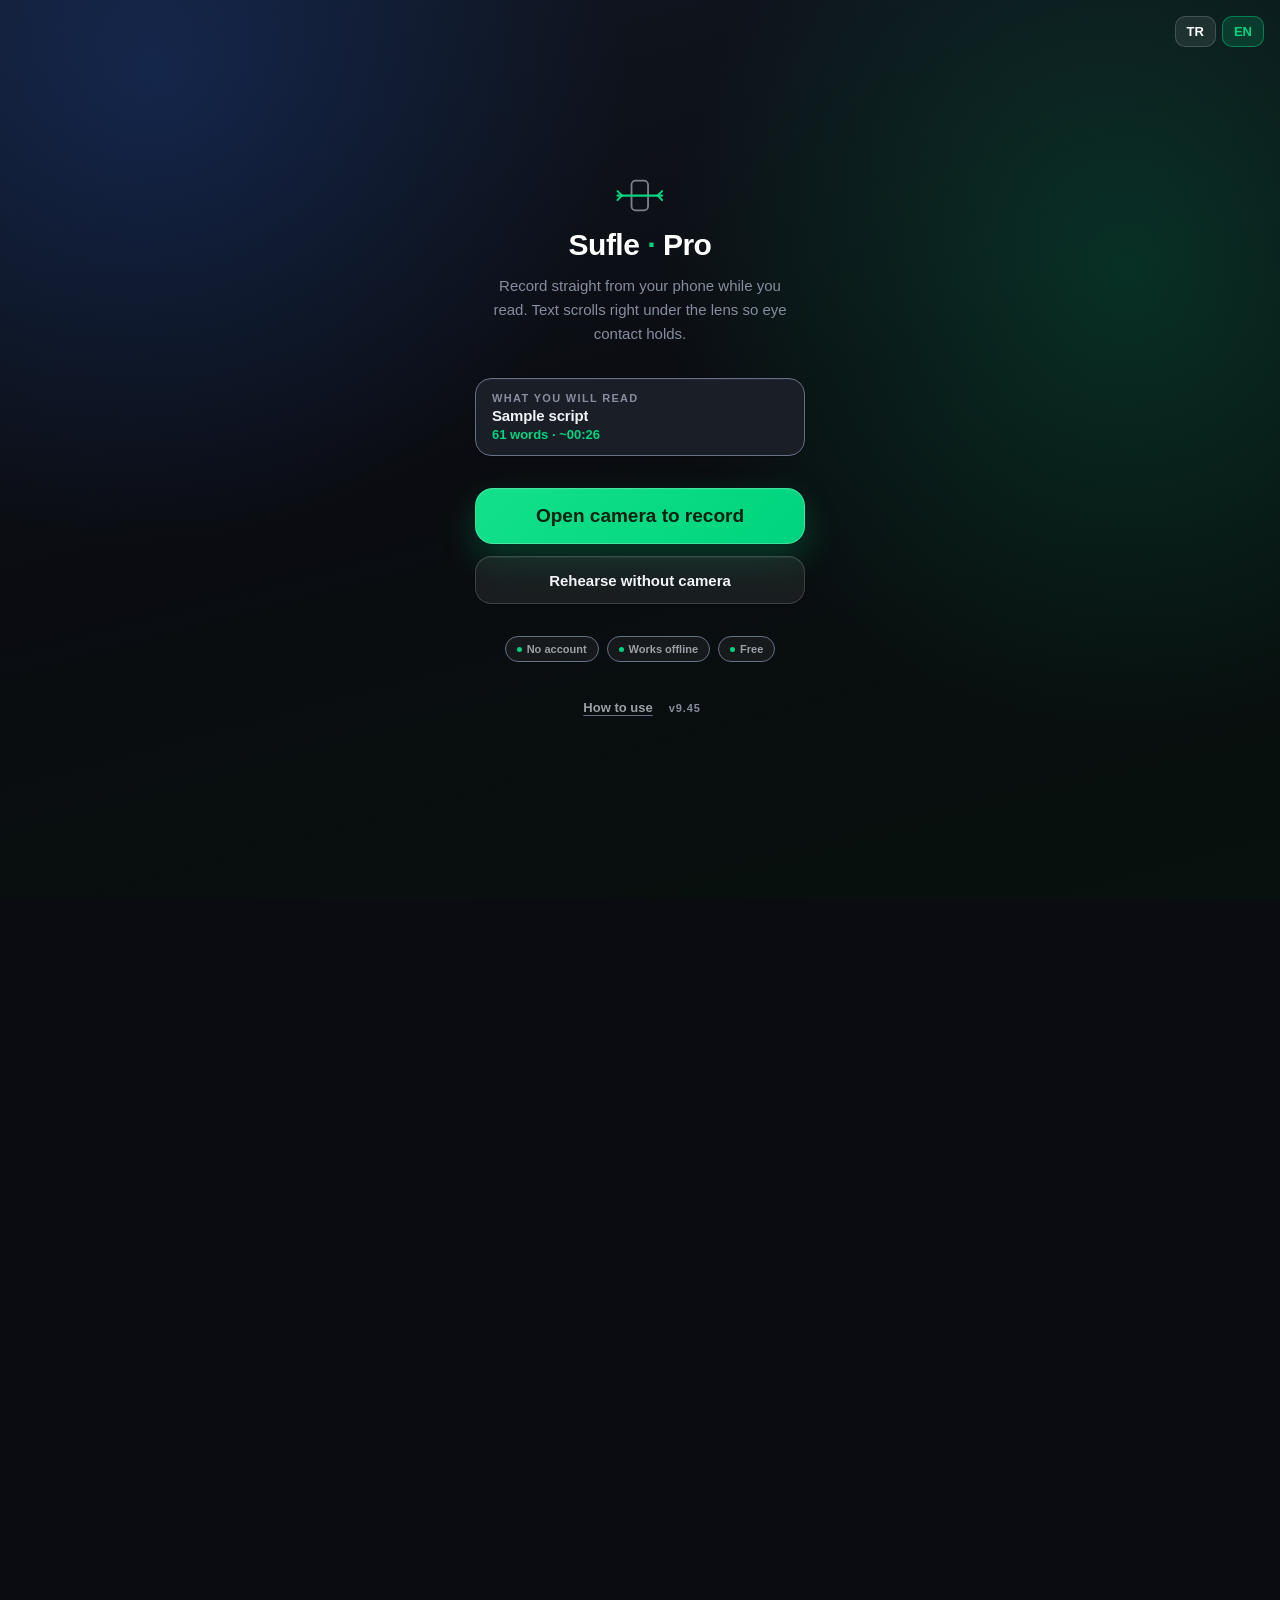
==== commit b5a5f4ef: "v9.45 — çok dar ekranda kaybolan kart değeri Aynı yöntemin telefon tarafı: çizilmiş ekranı EN DAR ge" ====
--- a/index.html
+++ b/index.html
@@ -799,6 +799,21 @@
     font-weight:600;white-space:nowrap;overflow:hidden;text-overflow:ellipsis;
     flex:0 1 auto;min-width:0;max-width:46%}
   .grup[open]>summary .ozet{display:none}
+  /* ÇOK DAR EKRANDA ÖZET KENDİ SATIRINA İNER (2026-08-20, 320 pxte ölçüldü).
+     Yukarıdaki kural "başlık kırılmaz, özet kısalır" diyor ve 360-430 pxte
+     doğru çalışıyor. 320 pxte (iPhone SE 1. nesil, bölünmüş ekran, yakınlaştırılmış
+     tarayıcı) tek satırda yer kalmıyordu: "Okuma yardımcıları" başlığı 142 px
+     alıyor, özete 51 pxlik içerikten yalnız 22 px kalıyor ve "6/8 açık"
+     yazısı üç noktaya gidiyordu. Kartın kapalıyken TEK işi o değeri
+     göstermek — kesilince kart anlamsız kalıyor.
+     Çözüm kısaltmak değil, ikinci satır: başlık da özet de tam okunuyor.
+     Ok işareti birinci satırda kalıyor (`order` varsayılanı 0, özet 1). */
+  @media (max-width:340px){
+    .grup>summary{flex-wrap:wrap}
+    .grup>summary .ozet{order:1;flex-basis:100%;max-width:100%;margin-left:0;
+      margin-top:2px}
+    .grup>summary::after{margin-left:auto}
+  }
   .grup>summary::after{content:"";width:8px;height:8px;flex:none;margin-left:var(--sp-2);
     border-right:2px solid var(--t-mid);border-bottom:2px solid var(--t-mid);
     transform:rotate(45deg) translateY(-2px);
@@ -2235,7 +2250,7 @@
 'use strict';
 const $=s=>document.querySelector(s), $$=s=>[...document.querySelectorAll(s)];
 const root=document.documentElement, body=document.body;
-const cam=$('#cam'), scroller=$('#scroller'), VER='9.43';
+const cam=$('#cam'), scroller=$('#scroller'), VER='9.45';
 
 /* ============ i18n ============ */
 /* ==CEKIRDEK:sozluk.js== */
@@ -11034,6 +11049,8 @@
 /* 11.8 Sürüm notları: bir şey değişince kullanıcı ne olduğunu bilmiyordu.
    Yalnız SÜRÜM ATLAYINCA bir kez açılıyor — her açılışta rahatsız etmiyor. */
 const NEWS={
+ '9.45':{tr:'📱 <b>Çok dar ekranda ayar kartlarının değeri kesiliyordu.</b> Kart kapalıyken sağda o anki değeri yazar ("1080p · Dengeli", "6/8 açık") — kartın kapalıyken tek işi budur. 320 piksel genişlikte (eski iPhone SE, bölünmüş ekran, yakınlaştırılmış tarayıcı) o yazıya 51 pikselin yalnız 22si kalıyor ve üç noktaya gidiyordu. Artık değer kendi satırına iniyor: başlık da değer de tam okunuyor. 360 piksel ve üstünde görünüm hiç değişmedi.',en:'📱 <b>On very narrow screens the value on settings cards was cut off.</b> A collapsed card shows its current value on the right ("1080p · Balanced", "6/8 on") — that is the only job a collapsed card has. At 320 pixels wide (older iPhone SE, split view, zoomed browser) only 22 of the 51 pixels were left for it and it ended in an ellipsis. The value now drops onto its own line: both the title and the value are fully readable. At 360 pixels and above nothing changed.'},
+ '9.44':{tr:'🧭 <b>Masaüstünde üst çubuk düğmeleri pencerenin dışına düşüyordu, düzeltildi.</b> Bu tur telefona dokunmadı. Masaüstünde 900 piksel genişlikte <b>Çekimlerim</b> düğmesi bile ekranın dışında kalıyordu ve arşive ulaşmanın başka yolu yoktu.',en:'🧭 <b>On the desktop, toolbar buttons were falling outside the window and are now fixed.</b> This round did not touch the phone. On the desktop at 900 pixels even <b>My Takes</b> was off screen, and there was no other way into the archive.'},
  '9.43':{tr:'📋 <b>Masaüstünde durum çubuğundaki yetenek satırı kesiliyordu, düzeltildi.</b> Bu tur telefona dokunmadı; masaüstünde MP4, kırpma, sesle takip ve paylaşım göstergelerinin sonu üç noktaya gidiyordu.',en:'📋 <b>On the desktop, the capability line in the status bar was cut off and is now fixed.</b> This round did not touch the phone; on the desktop the MP4, crop, voice follow and share indicators were ending in an ellipsis.'},
  '9.42':{tr:'🔤 <b>Yazı boyları tek ölçeğe oturdu — en çok masaüstünde.</b> Ölçüldü: masaüstündeki 41 metin 12 pikselde, 10 metin 14 pikselde yazılıyordu; oysa ürünün tipografi ölçeği 11/13/15/19/26/30. Artık çizilen her metin ölçekteki bir adımda. <b>Küçük ama her ekranda görülen fark:</b> yan yana duran iki yüzey aynı elden çıkmış gibi duruyor. Ölçeğe ÖLÇEREK bir adım eklendi (10 piksel): alt çubuktaki düğme adları 360 piksel genişlikte 11 pikselle yan yana çakışıyor, 10 pikselle çakışmıyor.',en:'🔤 <b>Text sizes now follow a single scale — most of all on the desktop.</b> Measured: 41 texts on the desktop were set at 12 pixels and 10 more at 14, while the product type scale is 11/13/15/19/26/30. Every drawn text is now a step on that scale. <b>Small, but visible on every screen:</b> two surfaces side by side finally look like they came from the same hand. One step was added BY MEASUREMENT (10 pixels): the bottom bar button labels collide at 11 pixels on a 360 pixel wide screen and do not collide at 10.'},
  '9.41':{tr:'🪶 <b>Kaydırma pürüzsüzleşti.</b> Nefes molalarında ve metindeki duraklama işaretlerinde (/, //, (2)) akış eskiden tek karede durup tek karede geri başlıyordu; göz bunu duraklama değil TAKILMA diye görür. Artık hız yumuşak inip yumuşak kalkıyor ve <b>duraklamanın süresi birebir korunuyor</b>, yani süre tahmini de doğru kalıyor. <b>Masaüstünde iki eksik kapandı:</b> hızı değiştirince metin zıplıyordu ve metin sonunda akış sert kesiliyordu — ikisi de artık telefondaki gibi yumuşak. Kaydırma eğrisi tek kaynaktan geliyor.',en:'🪶 <b>Scrolling got smoother.</b> At breath pauses and at pause marks in the text (/, //, (2)) the scroll used to stop in a single frame and restart in a single frame; the eye reads that as a STUTTER, not a pause. Speed now eases down and back up, and <b>the length of the pause is preserved exactly</b>, so the duration estimate stays correct. <b>Two desktop gaps closed:</b> changing speed made the text jump, and the text ended with a hard cut — both are smooth now, just like on the phone. The scroll curve comes from a single source.'},
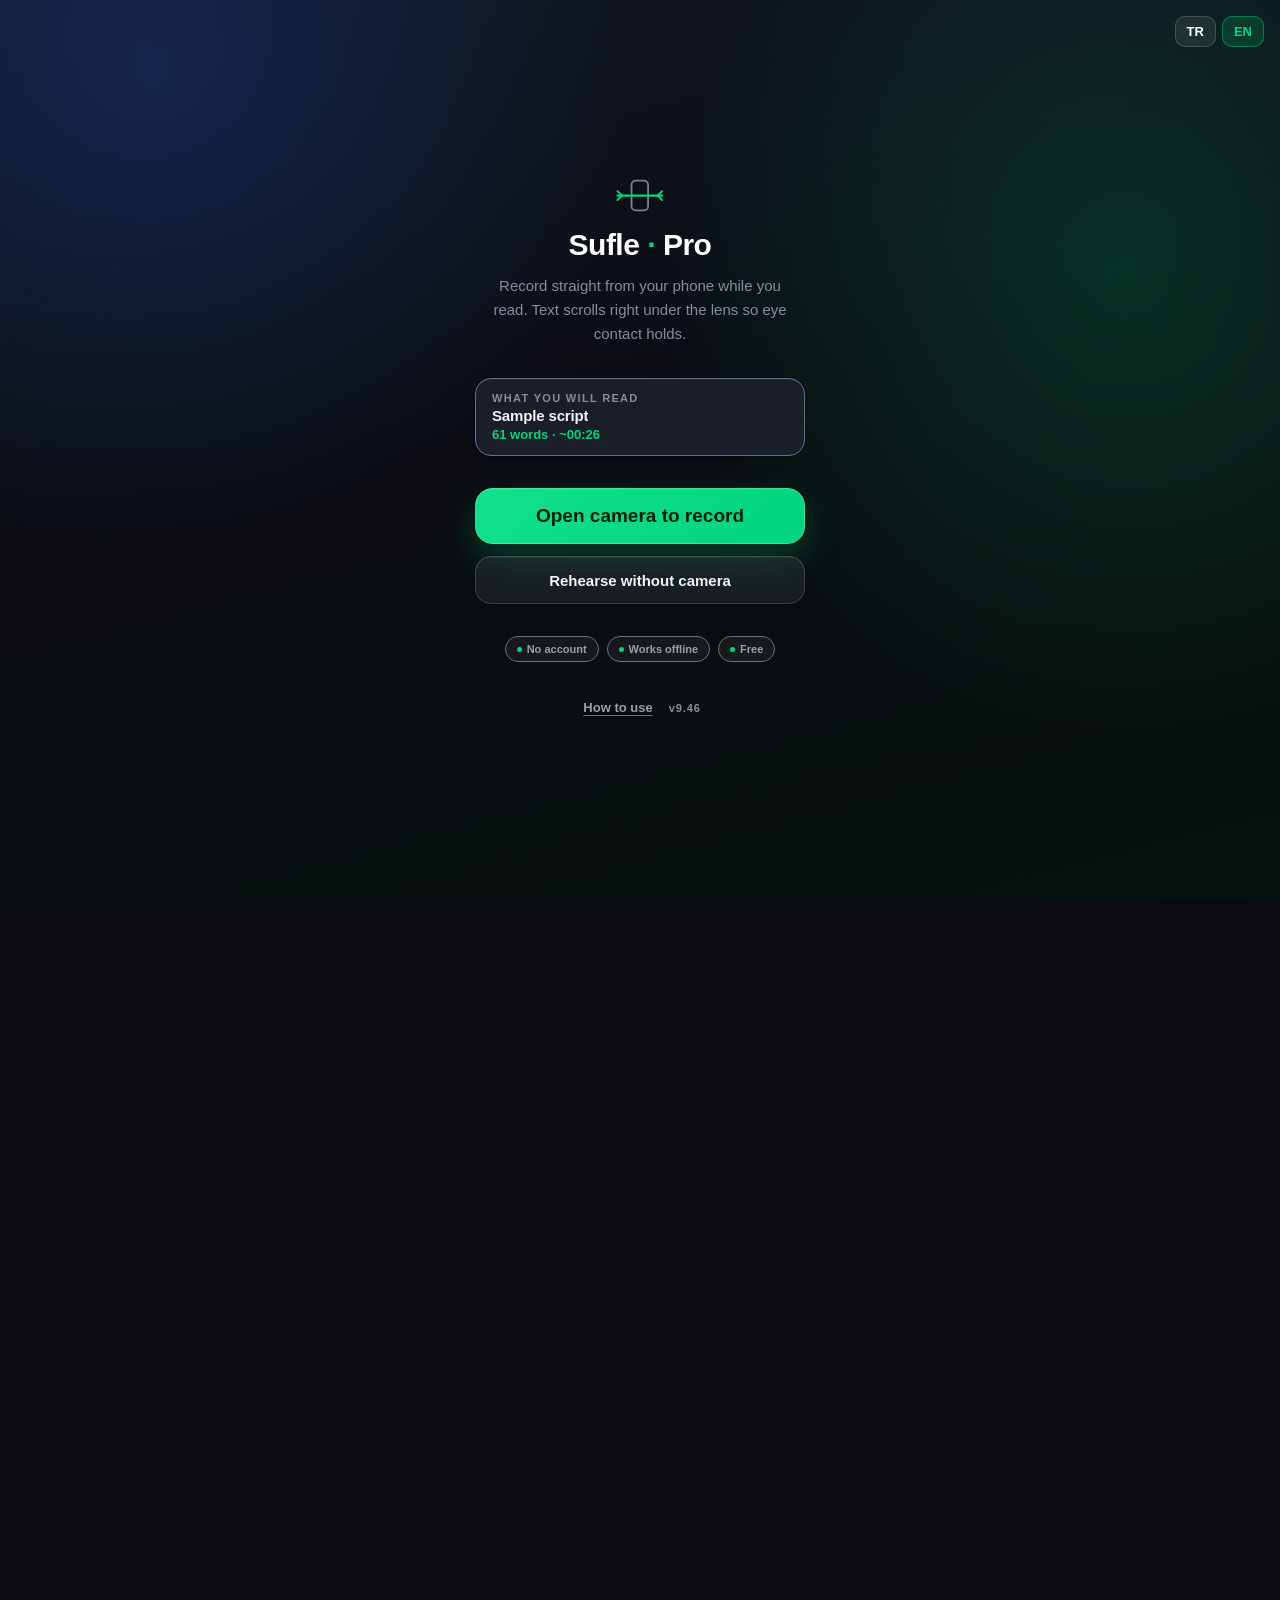
==== commit 722daf4b: "v9.46 — sessizce hiçbir şey yapmayan anahtar konuştu (ölü ayar) Yeni damar: kayıt sürerken kip geçiş" ====
--- a/index.html
+++ b/index.html
@@ -962,6 +962,10 @@
      tanınırlığı bozardı, hiyerarşiyi düzeltmezdi. */
   .seg button.on{background:rgba(0,212,126,.16);color:var(--r-action-t);border-color:rgba(0,212,126,.45);font-weight:750}
   .tog{display:flex;align-items:center;justify-content:space-between;padding:13px 0;min-height:44px;border-top:1px solid var(--line);gap:var(--sp-3);cursor:pointer}
+  /* ÖN KOŞULU SAĞLANMAYAN ANAHTAR: söndürülür ama KAPATILMAZ. Devre dışı
+     bırakmak dokunuşu sessizce yutardı; sönük görünüp altında sebebini
+     yazmak, kullanıcıya hem durumu hem çıkış yolunu söylüyor. */
+  .sw.etkisiz{opacity:.45}
   .tog span{font-size:var(--tx-md)}
   .sw{width:48px;height:29px;border-radius:20px;background:#2C313D;position:relative;flex:none;
     box-shadow:inset 0 1px 3px rgba(0,0,0,.5);transition:background var(--hiz-hizli) var(--egri)}
@@ -1281,6 +1285,7 @@
     </div>
     <div class="hint" id="modeHint"></div>
     <div class="tog"><span data-i18n="tgSafe">Platform arayüz alanlarını göster</span><div class="sw" data-t="safe"></div></div>
+    <div class="hint" id="safeHint"></div>
 
     </div></details>
     <details class="grup"><summary><span data-i18n="gTempo"></span><span class="ozet"></span></summary><div class="icerik">
@@ -2250,7 +2255,7 @@
 'use strict';
 const $=s=>document.querySelector(s), $$=s=>[...document.querySelectorAll(s)];
 const root=document.documentElement, body=document.body;
-const cam=$('#cam'), scroller=$('#scroller'), VER='9.45';
+const cam=$('#cam'), scroller=$('#scroller'), VER='9.46';
 
 /* ============ i18n ============ */
 /* ==CEKIRDEK:sozluk.js== */
@@ -2387,7 +2392,7 @@
   /* Mac öznitelik metinleri (A.2c): title / placeholder / aria-label */
   mTReset:'Başa sar (R)',mTFmt:'Çekim formatı',mTVoice:'Konuştukça kayan sufle',mTReady:'Çekime hazır mıyım?',mTUndoDel:'Son silinen senaryoyu geri getir',mTPip:'Zoom/Teams görüşmesinde ya da başka uygulama üstünde okumak için',mTTakes:'Arşivdeki çekimler',mTExport:'Senaryoları dosyaya aktar (telefona taşımak için)',mTFs:'Tam ekran (F)',mTHide:'Panelleri gizle (H)',mTNew:'Yeni senaryo',mTNews:'🆕 Ne değişti? — sürüm notları',mANews:'Ne değişti? Sürüm notları',mTErrDetail:'Ayrıntı için tıkla',mThClassic:'Klasik',mThWhite:'Beyaz',mThGreen:'Yeşil',mThBlue:'Mavi',mThAmber:'Amber',mPhTitle:'Senaryo başlığı',mPhEditor:'Okuyacağınız metni buraya yazın veya yapıştırın...',
   /* Mac anahtar etiketleri + durum çubuğu (A.2d) */
-  mSwCrop:'⧉ Seçilen orana kırparak kaydet',mSwChroma:'Yeşil ekran (chroma key)',mSwBurn:'Altyazıyı videoya göm',mSwVad:'Konuşmayı kesince sufle dursun',mSwSafe:'Platform arayüz alanları',mSwBionic:'Biyonik okuma (kelime başları kalın)',mSwMirror:'Ayna (yatay çevir)',mSwFlip:'Ters (dikey çevir)',mSwEye:'Göz çizgisi',mSwDim:'Odak karartma',mSwHl:'Kelime vurgusu',mSwCount:'⏱ 3-2-1 sayaç',mSbPlay:'<kbd>Boşluk</kbd> başlat',mSbSpeed:'<kbd>↑</kbd><kbd>↓</kbd> hız',mSbReset:'<kbd>R</kbd> başa',mSbLine:'<kbd>←</kbd><kbd>→</kbd> satır',mSbRec:'<kbd>K</kbd> kayıt',mSbFs:'<kbd>F</kbd> tam ekran',mSbHide:'<kbd>H</kbd> sade',
+  mSwCrop:'⧉ Seçilen orana kırparak kaydet',mSwChroma:'Yeşil ekran (chroma key)',mSwBurn:'Altyazıyı videoya göm',mSwVad:'Konuşmayı kesince sufle dursun',mSwSafe:'Platform arayüz alanları',safeYok:'Bu format ({format}) için gösterilecek arayüz alanı yok — dikey platformlar kendi düğmelerini videonun üstüne koyuyor. Formatı {liste} yaparsan alanlar çizilir.',mSwBionic:'Biyonik okuma (kelime başları kalın)',mSwMirror:'Ayna (yatay çevir)',mSwFlip:'Ters (dikey çevir)',mSwEye:'Göz çizgisi',mSwDim:'Odak karartma',mSwHl:'Kelime vurgusu',mSwCount:'⏱ 3-2-1 sayaç',mSbPlay:'<kbd>Boşluk</kbd> başlat',mSbSpeed:'<kbd>↑</kbd><kbd>↓</kbd> hız',mSbReset:'<kbd>R</kbd> başa',mSbLine:'<kbd>←</kbd><kbd>→</kbd> satır',mSbRec:'<kbd>K</kbd> kayıt',mSbFs:'<kbd>F</kbd> tam ekran',mSbHide:'<kbd>H</kbd> sade',
   /* Mac ipucu ve panel metinleri (A.2d) */
   mHScripts:'Senaryolar',mNoteAudio:'Uğultu kesme + 50 Hz şebeke çentiği + gürültü kapısı + seviye dengeleme. Dahili mikrofonla çekimde en çok işe yarayan ayar.',mNoteChroma:'Yeşil ekran olmadan arka plan değiştirilemez. Düz renkli, kırışıksız ve eşit aydınlatılmış bir perde yeter. Kırparak kayıt açık olmalı.',mNoteCase:'Metni değiştirmez — altyazı ve senaryo olduğu gibi kalır.',mNoteBionic:'Gözün kelimeyi baştan yakalamasını kolaylaştırır. Yalnız görünümü değiştirir; altyazı ve .srt etkilenmez.',mNoteCap:'Altyazı senaryodan üretilir, yazım her zaman doğrudur. Erken/geç çıkıyorsa buradan kaydır.',mNoteCapW:'Telefondaki ayarın aynısı. Küçük değer sosyal video için daha okunur, büyük değer daha az satır demek.',mNoteQr:'Telefonla QR’ı okutun ya da şu adrese girin:',mRemoteOff:'<b>Kumanda kapalı.</b> HTML dosyasına çift tıklayarak açtıysan kumanda <b>hiç çalışmaz</b> — tarayıcı file:// modunda sunucuya bağlanamaz.<br>Aynı klasördeki <b>“Teleprompter Sunucu.command”</b> dosyasına çift tıkla; pencere kendiliğinden yeniden açılır ve QR burada belirir.',mRrNote:'Önbellekte tutuluyor — beğenmezsen sil, diske kaydolmaz. İndir\'e basınca kaydedilir. <b>Arşive al</b> dersen tarayıcı deposunda kalır, sonra da açabilirsin.',mRrHead:'Çekim hazır',
   /* Dil düğmesi (A.2d) */
@@ -2715,7 +2720,7 @@
   /* Mac öznitelik metinleri (A.2c): title / placeholder / aria-label */
   mTReset:'Rewind (R)',mTFmt:'Shooting format',mTVoice:'Prompter that follows your voice',mTReady:'Am I ready to shoot?',mTUndoDel:'Restore the last deleted script',mTPip:'For reading over a Zoom/Teams call or any other app',mTTakes:'Takes in the archive',mTExport:'Export scripts to a file (to move them to your phone)',mTFs:'Full screen (F)',mTHide:'Hide the panels (H)',mTNew:'New script',mTNews:'🆕 What changed? — release notes',mANews:'What changed? Release notes',mTErrDetail:'Click for details',mThClassic:'Classic',mThWhite:'White',mThGreen:'Green',mThBlue:'Blue',mThAmber:'Amber',mPhTitle:'Script title',mPhEditor:'Type or paste the text you will read here...',
   /* Mac anahtar etiketleri + durum çubuğu (A.2d) */
-  mSwCrop:'⧉ Record cropped to the chosen ratio',mSwChroma:'Green screen (chroma key)',mSwBurn:'Burn subtitles into the video',mSwVad:'Pause the prompter when you stop speaking',mSwSafe:'Platform interface areas',mSwBionic:'Bionic reading (bold word beginnings)',mSwMirror:'Mirror (flip horizontally)',mSwFlip:'Invert (flip vertically)',mSwEye:'Eye line',mSwDim:'Focus dimming',mSwHl:'Word highlight',mSwCount:'⏱ 3-2-1 countdown',mSbPlay:'<kbd>Space</kbd> start',mSbSpeed:'<kbd>↑</kbd><kbd>↓</kbd> speed',mSbReset:'<kbd>R</kbd> rewind',mSbLine:'<kbd>←</kbd><kbd>→</kbd> line',mSbRec:'<kbd>K</kbd> record',mSbFs:'<kbd>F</kbd> full screen',mSbHide:'<kbd>H</kbd> minimal',
+  mSwCrop:'⧉ Record cropped to the chosen ratio',mSwChroma:'Green screen (chroma key)',mSwBurn:'Burn subtitles into the video',mSwVad:'Pause the prompter when you stop speaking',mSwSafe:'Platform interface areas',safeYok:'This format ({format}) has no interface areas to show — vertical platforms are the ones that put their own buttons over the video. Switch the format to {liste} and the areas are drawn.',mSwBionic:'Bionic reading (bold word beginnings)',mSwMirror:'Mirror (flip horizontally)',mSwFlip:'Invert (flip vertically)',mSwEye:'Eye line',mSwDim:'Focus dimming',mSwHl:'Word highlight',mSwCount:'⏱ 3-2-1 countdown',mSbPlay:'<kbd>Space</kbd> start',mSbSpeed:'<kbd>↑</kbd><kbd>↓</kbd> speed',mSbReset:'<kbd>R</kbd> rewind',mSbLine:'<kbd>←</kbd><kbd>→</kbd> line',mSbRec:'<kbd>K</kbd> record',mSbFs:'<kbd>F</kbd> full screen',mSbHide:'<kbd>H</kbd> minimal',
   /* Mac ipucu ve panel metinleri (A.2d) */
   mHScripts:'Scripts',mNoteAudio:'Hum removal + 50 Hz mains notch + noise gate + level balancing. Recommended with the built-in microphone.',mNoteChroma:'The background cannot be replaced without a green screen. A plain, wrinkle-free and evenly lit surface works best.',mNoteCase:'Does not change the text — subtitles and the script stay exactly as written.',mNoteBionic:'Helps the eye catch each word from its beginning. Display only; subtitles and the script are untouched.',mNoteCap:'Subtitles are generated from the script, so the spelling is always right. If they run early or late, shift them here.',mNoteCapW:'Same setting as on the phone. A smaller value reads better for social video, a larger one shows more at once.',mNoteQr:'Scan the QR with your phone, or open this address:',mRemoteOff:'<b>Remote is off.</b> If you opened the HTML file by double-clicking it, the remote <b>will not work at all</b> — in file:// mode the browser cannot reach the server. Double-click <b>“Teleprompter Sunucu.command”</b> in the same folder; the window reopens by itself and the QR appears here.',mRrNote:'Held in the cache — delete it if you do not like it, nothing is written to disk. It is saved when you press Download. Choose <b>Keep in archive</b> and it stays in the browser store, so you can open it later.',mRrHead:'Take ready',
   /* Dil düğmesi (A.2d) */
@@ -5050,6 +5055,26 @@
 function drawSafe(){
   body.classList.toggle('safeOn', !!st.safe && !!curMode().safe);
   const S=curMode().safe; const wrap=$('#safeWrap');
+  /* ÖN KOŞULU OLAN AYAR = ÖLÜ AYAR (2026-08-20, çizilmiş ekranda ölçüldü).
+     Bu anahtar AÇILIYOR (`sw on` sınıfı geliyor) ama `curMode().safe` yoksa
+     hiçbir şey çizilmiyordu: kutu `display:none`, içi boş. Kullanıcı için
+     bu, "açtım ama olmuyor" demek — deponun 3 numaralı hata sınıfı.
+     Güvenli alanları YALNIZ dikey platform formatları tanımlıyor (Reels,
+     Story, Shorts); Serbest, Gönderi ve YouTube Video'da gösterilecek bir
+     arayüz alanı yok. Anahtarı gizlemek yerine SEBEBİNİ söylüyoruz —
+     format bir dokunuş ötede ve kullanıcı özelliğin var olduğunu bilmeli. */
+  {
+    const ip=$('#safeHint');
+    if(ip){
+      const varMi=!!S;
+      const adlar=Object.keys(MODES).filter(k=>MODES[k].safe)
+        .map(k=>MODES[k].n[L]||MODES[k].n.tr).join(' · ');
+      ip.textContent = varMi ? '' : srY(t('safeYok'), {liste:adlar, format:(curMode().n[L]||curMode().n.tr)});
+      ip.style.display = varMi ? 'none' : '';
+      const sw=$('[data-t="safe"]');
+      if(sw) sw.classList.toggle('etkisiz', !varMi);
+    }
+  }
   if(!S || !st.safe){
     wrap.innerHTML='';
     // göz hattı, güvenli alandan BAĞIMSIZ çalışmalı — yoksa yalnız belli modlarda görünürdü
@@ -11049,6 +11074,7 @@
 /* 11.8 Sürüm notları: bir şey değişince kullanıcı ne olduğunu bilmiyordu.
    Yalnız SÜRÜM ATLAYINCA bir kez açılıyor — her açılışta rahatsız etmiyor. */
 const NEWS={
+ '9.46':{tr:'🎯 <b>Sessizce hiçbir şey yapmayan bir anahtar bulundu ve konuştu.</b> "Platform arayüz alanlarını göster" anahtarı açılıyordu ama ekranda hiçbir şey değişmiyordu: alanları yalnız dikey formatlar (Reels, Story, Shorts) tanımlıyor, varsayılan Serbest formatta gösterilecek bir alan yok. Artık anahtar sönük görünüyor ve <b>altında sebebi yazıyor</b>: hangi formata geçersen alanların çizileceğini adıyla söylüyor. Anahtar gizlenmedi — format bir dokunuş ötede ve özelliğin var olduğunu bilmelisin.',en:'🎯 <b>A switch that silently did nothing was found — and now it explains itself.</b> The "show platform interface areas" switch turned on but nothing changed on screen: only vertical formats (Reels, Story, Shorts) define those areas, and the default Free format has none to show. The switch now appears dimmed with <b>the reason written underneath</b>, naming the formats that draw them. We did not hide it — the format is one tap away and you should know the feature exists.'},
  '9.45':{tr:'📱 <b>Çok dar ekranda ayar kartlarının değeri kesiliyordu.</b> Kart kapalıyken sağda o anki değeri yazar ("1080p · Dengeli", "6/8 açık") — kartın kapalıyken tek işi budur. 320 piksel genişlikte (eski iPhone SE, bölünmüş ekran, yakınlaştırılmış tarayıcı) o yazıya 51 pikselin yalnız 22si kalıyor ve üç noktaya gidiyordu. Artık değer kendi satırına iniyor: başlık da değer de tam okunuyor. 360 piksel ve üstünde görünüm hiç değişmedi.',en:'📱 <b>On very narrow screens the value on settings cards was cut off.</b> A collapsed card shows its current value on the right ("1080p · Balanced", "6/8 on") — that is the only job a collapsed card has. At 320 pixels wide (older iPhone SE, split view, zoomed browser) only 22 of the 51 pixels were left for it and it ended in an ellipsis. The value now drops onto its own line: both the title and the value are fully readable. At 360 pixels and above nothing changed.'},
  '9.44':{tr:'🧭 <b>Masaüstünde üst çubuk düğmeleri pencerenin dışına düşüyordu, düzeltildi.</b> Bu tur telefona dokunmadı. Masaüstünde 900 piksel genişlikte <b>Çekimlerim</b> düğmesi bile ekranın dışında kalıyordu ve arşive ulaşmanın başka yolu yoktu.',en:'🧭 <b>On the desktop, toolbar buttons were falling outside the window and are now fixed.</b> This round did not touch the phone. On the desktop at 900 pixels even <b>My Takes</b> was off screen, and there was no other way into the archive.'},
  '9.43':{tr:'📋 <b>Masaüstünde durum çubuğundaki yetenek satırı kesiliyordu, düzeltildi.</b> Bu tur telefona dokunmadı; masaüstünde MP4, kırpma, sesle takip ve paylaşım göstergelerinin sonu üç noktaya gidiyordu.',en:'📋 <b>On the desktop, the capability line in the status bar was cut off and is now fixed.</b> This round did not touch the phone; on the desktop the MP4, crop, voice follow and share indicators were ending in an ellipsis.'},
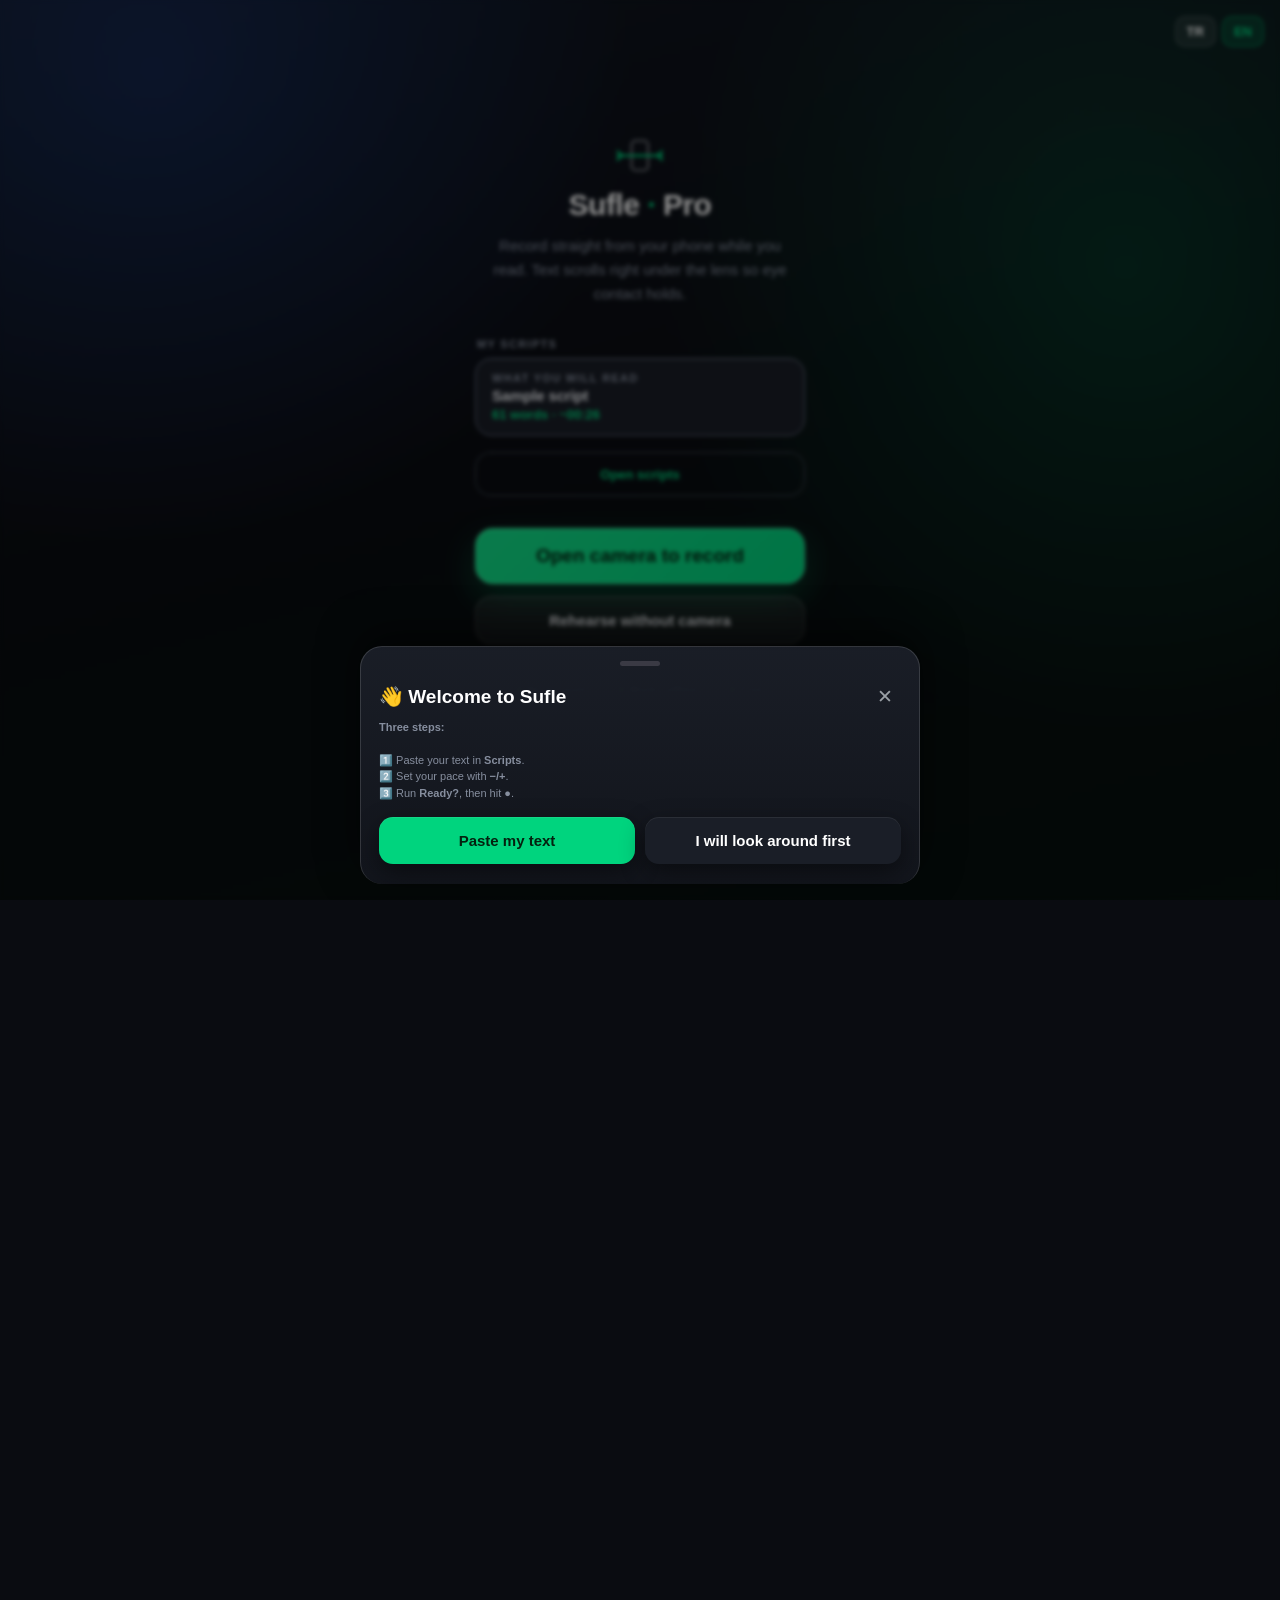
==== commit 5ef16443: "v9.47 — giriş ekranı çalışma ekranı oldu (Erdal haklıydı: hiçbir şey değişmemişti) Erdal sabah "v9.3" ====
--- a/index.html
+++ b/index.html
@@ -594,6 +594,35 @@
   #introSenaryo .ad{font-size:var(--tx-md);font-weight:750;letter-spacing:-.01em;
     max-width:100%;overflow:hidden;text-overflow:ellipsis;white-space:nowrap}
   #introSenaryo .olcu{font-size:var(--tx-sm);font-weight:600;color:var(--r-action-t);
+    font-variant-numeric:tabular-nums}
+  /* GİRİŞ LİSTESİ (v9.47) — senaryolar ve son çekimler doğrudan burada. */
+  #introListe,#introCekim{display:flex;flex-direction:column;align-items:stretch;
+    gap:var(--sp-2);width:min(100%,330px)}
+  #introListe .etiket,#introCekim .etiket{font-size:var(--tx-xs);font-weight:700;
+    letter-spacing:.12em;text-transform:uppercase;color:var(--t-low);text-align:left;
+    padding-left:2px}
+  /* Satırlar TONAL — dolu marka yeşili ekranda TEK olmalı ve o, asıl eylem
+     düğmesi. Liste bir seçim yüzeyi, rakip bir eylem değil. */
+  .introSat{display:flex;align-items:center;gap:var(--sp-3);width:100%;
+    min-height:var(--tap);text-align:left;background:var(--s-raised);
+    border:1px solid var(--s-line);border-radius:var(--rad-lg);
+    padding:11px 14px;color:var(--t-hi);font:inherit;cursor:pointer}
+  .introSat:active{background:var(--s-raised2,var(--s-raised));transform:scale(.99)}
+  .introSat .ad{flex:1 1 auto;min-width:0;font-size:var(--tx-md);font-weight:700;
+    overflow:hidden;text-overflow:ellipsis;white-space:nowrap}
+  .introSat .olcu{flex:0 0 auto;font-size:var(--tx-sm);font-weight:600;
+    color:var(--t-mid);font-variant-numeric:tabular-nums}
+  .introSat .yildiz{flex:0 0 auto;font-size:var(--tx-sm)}
+  .introSat.introAc{justify-content:center;color:var(--r-action-t);font-weight:700;
+    font-size:var(--tx-sm);background:none;border-style:dashed}
+  #introDigerler{display:flex;flex-direction:column;gap:var(--sp-2)}
+  #introCekimSerit{display:flex;gap:var(--sp-2);overflow-x:auto;padding-bottom:2px}
+  .introCek{flex:0 0 auto;display:flex;flex-direction:column;align-items:flex-start;
+    gap:2px;background:var(--s-raised);border:1px solid var(--s-line);
+    border-radius:var(--rad-lg);padding:9px 13px;min-height:var(--tap);
+    color:var(--t-hi);font:inherit;cursor:pointer}
+  .introCek .ne{font-size:var(--tx-sm);font-weight:700;white-space:nowrap}
+  .introCek .sure{font-size:var(--tx-xs);font-weight:600;color:var(--t-mid);
     font-variant-numeric:tabular-nums}
   #introEylem{display:flex;flex-direction:column;align-items:stretch;gap:var(--sp-3);width:min(100%,330px)}
   #introEylem .big{justify-content:center}
@@ -1209,10 +1238,29 @@
        bu kart eklenmeden önce de giriş ekranında yoktu, yani kaybedilen bir
        şey yok. Kuralı taban büyüterek susturmak yerine tasarım değişti.
        Metin yoksa hiç görünmüyor; bilinmeyen şeyi yazmıyoruz. -->
-  <div id="introSenaryo" class="hidden">
-    <span class="et" data-i18n="introSenEt">Okuyacağın metin</span>
-    <span class="ad" id="introSenAd"></span>
-    <span class="olcu" id="introSenOlcu"></span>
+  <!-- SENARYO LİSTESİ GİRİŞ EKRANINDA (v9.47). Erdal 20 Ağustos sabahı
+       ölçtürdü: v9.34 ile v9.46'nın giriş ekranı PİKSEL PİKSEL AYNIYDI
+       (272.388 / 272.380 bayt). On iki sürüm çıkmış ama uygulamayı her
+       açtığında gördüğü ekran hiç değişmemişti — ölçülebilir kusurları
+       kovalarken HİSSEDİLİR ürünü es geçmişim.
+       Giriş ekranı artık bir tanıtım sayfası değil, ÇALIŞMA ekranı:
+       senaryoların burada, hangisini okuyacağını buradan seçiyorsun ve
+       son çekimlerin bir dokunuş uzakta. Aktif senaryo kutusu (aşağıdaki
+       #introSenaryo) listenin İLK SATIRI oldu; ayrı bir kart olarak
+       durduğu hâlde aynı bilgiyi iki kez yazmak olurdu. -->
+  <div id="introListe" class="hidden">
+    <span class="etiket" data-i18n="introListeEt">Senaryolarım</span>
+    <div id="introSenaryo" class="hidden">
+      <span class="et" data-i18n="introSenEt">Okuyacağın metin</span>
+      <span class="ad" id="introSenAd"></span>
+      <span class="olcu" id="introSenOlcu"></span>
+    </div>
+    <div id="introDigerler"></div>
+    <button class="introSat introAc" id="introSenAc" data-i18n="introSenAc">Senaryoları aç</button>
+  </div>
+  <div id="introCekim" class="hidden">
+    <span class="etiket" data-i18n="introCekimEt">Son çekimler</span>
+    <div id="introCekimSerit"></div>
   </div>
   <div id="introEylem">
     <button class="big" id="startCam"><span data-i18n="startCam">Kayıt için kamerayı aç</span></button>
@@ -2255,7 +2303,7 @@
 'use strict';
 const $=s=>document.querySelector(s), $$=s=>[...document.querySelectorAll(s)];
 const root=document.documentElement, body=document.body;
-const cam=$('#cam'), scroller=$('#scroller'), VER='9.46';
+const cam=$('#cam'), scroller=$('#scroller'), VER='9.47';
 
 /* ============ i18n ============ */
 /* ==CEKIRDEK:sozluk.js== */
@@ -2275,7 +2323,7 @@
 const I18N={
  tr:{lookHere:'kameraya bak',tapNote:'▶︎ başlatmak için ekrana dokun · yukarı-aşağı sürükle = konum · − + ile hız (sağ kenardan da sürükleyebilirsin)',
   lockedPill:'kilitli — iki kez dokun',introP:'Telefonun önünde okurken doğrudan kaydet. Yazı kameranın hemen altında akar; göz teması bozulmaz.',
-  introSenEt:'Okuyacağın metin',startCam:'Kayıt için kamerayı aç',startNoCam:'Kamerasız prova yap',help:'Nasıl kullanılır?',install:'Ana ekrana ekle',settings:'Ayarlar',liveSettings:'Canlı önizleme',
+  introListeEt:'Senaryolarım',introCekimEt:'Son çekimler',introSenAc:'Senaryoları aç',zSimdi:'az önce',zDk:'{n} dk önce',zSa:'{n} sa önce',zGun:'{n} gün önce',introSenEt:'Okuyacağın metin',startCam:'Kayıt için kamerayı aç',startNoCam:'Kamerasız prova yap',help:'Nasıl kullanılır?',install:'Ana ekrana ekle',settings:'Ayarlar',liveSettings:'Canlı önizleme',
   tabRead:'Okuma',tabLook:'Görünüm',tabCam:'Kamera',tabMore:'Diğer',speedWpm:'Hız — WPM (dakikada kelime)',
   /* Ayar bölümlerinin ALL-CAPS başlıkları. Kısa olmak ZORUNDA: iki satıra
      taşan bölüm adı, altındaki kart yığınının ritmini kart başlığından
@@ -2606,7 +2654,7 @@
   wbHint:'Işık rengi değişse bile ten rengin aynı kalır. Düşük değer sıcak (sarı), yüksek değer soğuk (mavi) ışığa göre ayar demektir. Otomatiğe dönmek için sürgüye çift dokun.'},
  en:{lookHere:'look at the camera',tapNote:'▶︎ tap to start · drag up/down = position · − + for speed (or drag the right edge)',
   lockedPill:'locked — double tap',introP:'Record straight from your phone while you read. Text scrolls right under the lens so eye contact holds.',
-  introSenEt:'What you will read',startCam:'Open camera to record',startNoCam:'Rehearse without camera',help:'How to use',install:'Add to home screen',settings:'Settings',liveSettings:'Live preview',
+  introListeEt:'My scripts',introCekimEt:'Recent takes',introSenAc:'Open scripts',zSimdi:'just now',zDk:'{n} min ago',zSa:'{n} h ago',zGun:'{n} d ago',introSenEt:'What you will read',startCam:'Open camera to record',startNoCam:'Rehearse without camera',help:'How to use',install:'Add to home screen',settings:'Settings',liveSettings:'Live preview',
   tabRead:'Reading',tabLook:'Look',tabCam:'Camera',tabMore:'More',speedWpm:'Speed — WPM (words per minute)',
   bCekim:'Shot and pace',bMetin:'While reading',bGorunum:'How the text looks',
   bGoruntu:'Video',bSes:'Audio',bAltyazi:'Captions and voice follow',
@@ -2912,7 +2960,9 @@
    KULLANDIĞINI gömsün. */
 
 const MSG={
- tr:{muzikFxKapali:'Ses Stüdyosu kapalıyken müzik karıştırılamaz — ses zinciri hiç kurulmuyor. Ses Stüdyosundan bir hazır ayar seç.',muzikTur:'Bu dosya bir ses dosyası değil — MP3, M4A ya da WAV seç',
+ tr:{
+ introSecildi:'Senaryo seçildi — okuyacağın metin bu',
+ muzikFxKapali:'Ses Stüdyosu kapalıyken müzik karıştırılamaz — ses zinciri hiç kurulmuyor. Ses Stüdyosundan bir hazır ayar seç.',muzikTur:'Bu dosya bir ses dosyası değil — MP3, M4A ya da WAV seç',
   muzikBuyuk:'Müzik dosyası çok büyük — 20 MB altında bir dosya seç',
   muzikSet:'Müzik eklendi: {a}',muzikCleared:'Müzik kaldırıldı',
   muzikIos:'iPhone ve iPadde müzik karıştırılamıyor: kayıt sırasında ses işleme MediaRecorderın sesini kesiyor ve çekim SESSİZ çıkıyor. Bu yüzden kapalı tutuluyor.',
@@ -2999,7 +3049,9 @@
   pdfSifreli:'PDF şifreli — aç, metni kopyala, Yapıştır ile getir',
   pozNo:'Bu kamera elle pozlamayı kabul etmedi — ayar kaldırıldı, otomatik pozlama sürüyor',
   wbNo:'Bu kamera elle beyaz ayarını kabul etmedi — ayar kaldırıldı, otomatik sürüyor'},
- en:{muzikFxKapali:'Music cannot be mixed while the Audio Studio is off — the audio chain is never built. Pick a preset in the Audio Studio.',muzikTur:'That file is not audio — pick an MP3, M4A or WAV',
+ en:{
+ introSecildi:'Script selected — this is what you will read',
+ muzikFxKapali:'Music cannot be mixed while the Audio Studio is off — the audio chain is never built. Pick a preset in the Audio Studio.',muzikTur:'That file is not audio — pick an MP3, M4A or WAV',
   muzikBuyuk:'The music file is too large — pick one under 20 MB',
   muzikSet:'Music added: {a}',muzikCleared:'Music removed',
   muzikIos:'Mixing music is not possible on iPhone or iPad: audio processing during a recording stops MediaRecorder from writing sound, so the take comes out SILENT. That is why it stays off.',
@@ -3918,6 +3970,9 @@
 function updateStats(){
   const el=$('#stats'); if(el) el.textContent=statLine(countWords($('#text').value||active().text||''));
   introSenaryoYaz();
+  /* Liste de tazelensin: senaryo adı değişince giriş ekranındaki satır eski
+     adı göstermeye devam ederdi — "bağlı ama YANLIŞ SAYI gösteren yüzey". */
+  introListeYaz();
 }
 /* GİRİŞ EKRANINDAKİ "OKUYACAĞIN METİN" KARTI.
    BİLİNMEYEN YAZILMAZ: senaryo yoksa ya da metni boşsa kart HİÇ görünmüyor —
@@ -3937,6 +3992,77 @@
   $('#introSenAd').textContent = ad || t('scBasliksiz');
   $('#introSenOlcu').textContent = statLine(n);
   k.classList.remove('hidden');
+}
+
+/* GİRİŞ EKRANINDAKİ SENARYO LİSTESİ (v9.47).
+   Sıra senaryolar sayfasıyla AYNI kuralı izliyor: favoriler üstte, sonra
+   son kullanılan. İki yerde iki farklı sıra göstermek, kullanıcıya "hangisi
+   doğru" sorusunu sordurur — bu deponun "yanlış sayı gösteren yüzey" sınıfı.
+   Aktif senaryo listenin ilk satırı (yukarıdaki kart); burada YALNIZ
+   diğerleri çiziliyor, yoksa aynı senaryo iki kez görünürdü. */
+const INTRO_LISTE_TAVAN=3;      // aktif + 3 = ekranda en çok 4 senaryo
+function introListeYaz(){
+  const kap=$('#introListe'), dig=$('#introDigerler');
+  if(!kap || !dig) return;
+  const hepsi=(st.scripts||[]).filter(x=>((x.text||'').trim()));
+  kap.classList.toggle('hidden', hepsi.length===0);
+  const digerleri=hepsi.filter(x=>x.id!==st.activeId)
+    .sort((a,b)=>((b.fav?1:0)-(a.fav?1:0)) || ((b.up||0)-(a.up||0)))
+    .slice(0,INTRO_LISTE_TAVAN);
+  dig.innerHTML='';
+  for(const x of digerleri){
+    const b=document.createElement('button');
+    b.className='introSat'; b.dataset.sid=x.id;
+    const ad=(x.title||'').trim() || t('scBasliksiz');
+    /* Ad ve ölçü ayrı düğümlerde: `textContent` ile yazılıyor, yani
+       kullanıcının senaryo adı HTML olarak yorumlanmıyor. */
+    const y=document.createElement('span'); y.className='yildiz';
+    y.textContent = x.fav ? '⭐' : '';
+    const a=document.createElement('span'); a.className='ad'; a.textContent=ad;
+    const o=document.createElement('span'); o.className='olcu';
+    o.textContent=statLine(countWords(x.text||''));
+    b.append(y,a,o);
+    b.setAttribute('aria-label', ad+' — '+o.textContent);
+    dig.appendChild(b);
+  }
+}
+
+/* SON ÇEKİMLER ŞERİDİ (v9.47). Arşiv zaten vardı ama giriş ekranından
+   görünmüyordu; kullanıcı dün ne çektiğini görmek için iki ekran
+   ötesine gidiyordu. Hiç çekim yoksa şerit HİÇ çizilmiyor — boş bir
+   kutu göstermek, olmayan bir şeyi varmış gibi sunmaktır. */
+async function introCekimYaz(){
+  const kap=$('#introCekim'), ser=$('#introCekimSerit');
+  if(!kap || !ser) return;
+  let liste=[];
+  try{ liste=sortTakes(await dbListe()); }catch(e){ logErr('introCekim',e); }
+  liste=liste.slice(0,3);
+  kap.classList.toggle('hidden', liste.length===0);
+  ser.innerHTML='';
+  for(const it of liste){
+    const b=document.createElement('button');
+    b.className='introCek'; b.dataset.tid=it.id;
+    const ne=document.createElement('span'); ne.className='ne';
+    ne.textContent=(it.fav?'⭐ ':'')+bagilZaman(it.created);
+    const su=document.createElement('span'); su.className='sure';
+    su.textContent=clock(it.dur||0);
+    b.append(ne,su);
+    b.setAttribute('aria-label',(it.title||'')+' '+ne.textContent+' '+su.textContent);
+    ser.appendChild(b);
+  }
+}
+
+/* "2 dk önce" — tam tarih yerine BAĞIL zaman: giriş ekranında sorulan soru
+   "ne zaman çektim" değil, "en son ne çektim". Tam tarih arşivde duruyor. */
+function bagilZaman(ms){
+  const fark=Math.max(0, Date.now()-(+ms||0));
+  const dk=Math.floor(fark/60000);
+  if(dk<1)  return t('zSimdi');
+  if(dk<60) return srY(t('zDk'), {n:dk});
+  const sa=Math.floor(dk/60);
+  if(sa<24) return srY(t('zSa'), {n:sa});
+  const g=Math.floor(sa/24);
+  return srY(t('zGun'), {n:g});
 }
 
 /* ==CEKIRDEK:akis.js== */
@@ -11074,6 +11200,7 @@
 /* 11.8 Sürüm notları: bir şey değişince kullanıcı ne olduğunu bilmiyordu.
    Yalnız SÜRÜM ATLAYINCA bir kez açılıyor — her açılışta rahatsız etmiyor. */
 const NEWS={
+ '9.47':{tr:'🏠 <b>Giriş ekranı artık bir tanıtım sayfası değil, çalışma ekranı.</b> Senaryoların doğrudan orada: favoriler üstte, sonra son kullandıkların; her satırda kelime sayısı ve tahmini süre yazıyor. Bir satıra dokunduğunda o metin seçiliyor — Senaryolar sayfasını açmana gerek yok. Altında <b>son çekimlerin</b> duruyor ("2 dk önce · 00:38"); dokununca arşiv açılıyor. Hiç çekimin yoksa o şerit hiç çizilmiyor.<br><b>Neden şimdi:</b> v9.34 ile v9.46 arasında giriş ekranı piksel piksel aynıydı. On iki sürüm çıkardım ama her açtığında gördüğün ekran hiç değişmedi — ölçebildiğim kusurları kovalarken hissedeceğin ürünü atlamışım. Bu onun düzeltmesi.',en:'🏠 <b>The start screen is no longer a landing page — it is a work screen.</b> Your scripts are right there: favourites first, then the ones you used last, each with its word count and estimated duration. Tap a row and that script is selected; no need to open the Scripts page. Below it are your <b>recent takes</b> ("2 min ago · 00:38"); tap one to open the archive. With no takes at all the strip is not drawn.<br><b>Why now:</b> the start screen was pixel-identical between v9.34 and v9.46. Twelve releases shipped and the screen you see every time never changed — chasing measurable defects, I skipped the product you would actually feel. This is the correction.'},
  '9.46':{tr:'🎯 <b>Sessizce hiçbir şey yapmayan bir anahtar bulundu ve konuştu.</b> "Platform arayüz alanlarını göster" anahtarı açılıyordu ama ekranda hiçbir şey değişmiyordu: alanları yalnız dikey formatlar (Reels, Story, Shorts) tanımlıyor, varsayılan Serbest formatta gösterilecek bir alan yok. Artık anahtar sönük görünüyor ve <b>altında sebebi yazıyor</b>: hangi formata geçersen alanların çizileceğini adıyla söylüyor. Anahtar gizlenmedi — format bir dokunuş ötede ve özelliğin var olduğunu bilmelisin.',en:'🎯 <b>A switch that silently did nothing was found — and now it explains itself.</b> The "show platform interface areas" switch turned on but nothing changed on screen: only vertical formats (Reels, Story, Shorts) define those areas, and the default Free format has none to show. The switch now appears dimmed with <b>the reason written underneath</b>, naming the formats that draw them. We did not hide it — the format is one tap away and you should know the feature exists.'},
  '9.45':{tr:'📱 <b>Çok dar ekranda ayar kartlarının değeri kesiliyordu.</b> Kart kapalıyken sağda o anki değeri yazar ("1080p · Dengeli", "6/8 açık") — kartın kapalıyken tek işi budur. 320 piksel genişlikte (eski iPhone SE, bölünmüş ekran, yakınlaştırılmış tarayıcı) o yazıya 51 pikselin yalnız 22si kalıyor ve üç noktaya gidiyordu. Artık değer kendi satırına iniyor: başlık da değer de tam okunuyor. 360 piksel ve üstünde görünüm hiç değişmedi.',en:'📱 <b>On very narrow screens the value on settings cards was cut off.</b> A collapsed card shows its current value on the right ("1080p · Balanced", "6/8 on") — that is the only job a collapsed card has. At 320 pixels wide (older iPhone SE, split view, zoomed browser) only 22 of the 51 pixels were left for it and it ended in an ellipsis. The value now drops onto its own line: both the title and the value are fully readable. At 360 pixels and above nothing changed.'},
  '9.44':{tr:'🧭 <b>Masaüstünde üst çubuk düğmeleri pencerenin dışına düşüyordu, düzeltildi.</b> Bu tur telefona dokunmadı. Masaüstünde 900 piksel genişlikte <b>Çekimlerim</b> düğmesi bile ekranın dışında kalıyordu ve arşive ulaşmanın başka yolu yoktu.',en:'🧭 <b>On the desktop, toolbar buttons were falling outside the window and are now fixed.</b> This round did not touch the phone. On the desktop at 900 pixels even <b>My Takes</b> was off screen, and there was no other way into the archive.'},
@@ -11345,6 +11472,23 @@
 $('#settingsBtn').onclick=e=>{ e.stopPropagation(); openSheet('#sheet');
   if($('#tab-cam').classList.contains('on')){ startMeter(); startLight(); } };
 $('#scriptsBtn').onclick=e=>{ e.stopPropagation(); rememberPos(); fillEditor(); renderScripts(); openSheet('#scriptsSheet'); cekimSayilariniTazele(); };
+/* GİRİŞ EKRANI LİSTESİNİN DOKUNUŞLARI (v9.47).
+   Olay DELEGASYONLA bağlanıyor: satırlar her tazelemede yeniden üretiliyor
+   ve tek tek dinleyici bağlamak, silinen satırların dinleyicilerini geride
+   bırakırdı (uzun oturumda sessiz sızıntı). */
+$('#introDigerler').onclick=e=>{
+  const b=e.target.closest('.introSat'); if(!b || !b.dataset.sid) return;
+  const yeni=(st.scripts||[]).find(x=>x.id===b.dataset.sid);
+  if(!yeni) return;
+  st.activeId=yeni.id; yeni.up=Date.now(); save();
+  fillEditor(); buildContent(); introSenaryoYaz(); introListeYaz();
+  toast(m('introSecildi'));
+};
+$('#introSenAc').onclick=()=>{ fillEditor(); renderScripts(); openSheet('#scriptsSheet'); cekimSayilariniTazele(); };
+$('#introCekimSerit').onclick=e=>{
+  const b=e.target.closest('.introCek'); if(!b) return;
+  renderTakes(); openSheet('#takesSheet');
+};
 /* uygulama arka plana atılırsa/kapatılırsa da konumu yaz */
 /* KAPANIŞTA GECİKTİRİLMİŞ YAZIM ÇALIŞMAZ.
    rememberPos() içindeki save() 120 ms'lik bir zamanlayıcı kuruyordu; pagehide
@@ -12438,6 +12582,13 @@
 kartlariDuzenle();
 fromShare(); applyLang(); apply(); applyMode(st.mode,false); fillEditor(); renderScripts(); buildContent(); fromShortcut();
 setTimeout(measure,300);
+/* GİRİŞ EKRANI LİSTESİ (v9.47) açılışta doldurulur. Çekim şeridi IndexedDB
+   okuduğu için ASENKRON: beklemek açılışı geciktirirdi, bu yüzden şerit
+   hazır olunca kendi kendine çiziliyor. Hata olursa şerit hiç çizilmiyor ve
+   hata günlüğüne yazılıyor — açılışı bir arşiv hatası yüzünden durdurmak,
+   uygulamayı hiç açmamak demek olurdu. */
+introListeYaz();
+introCekimYaz();
 firstRun();
 
 /* ARŞİV KALICILIĞI: tarayıcılar (özellikle iOS Safari) uzun süre açılmayan sitenin
